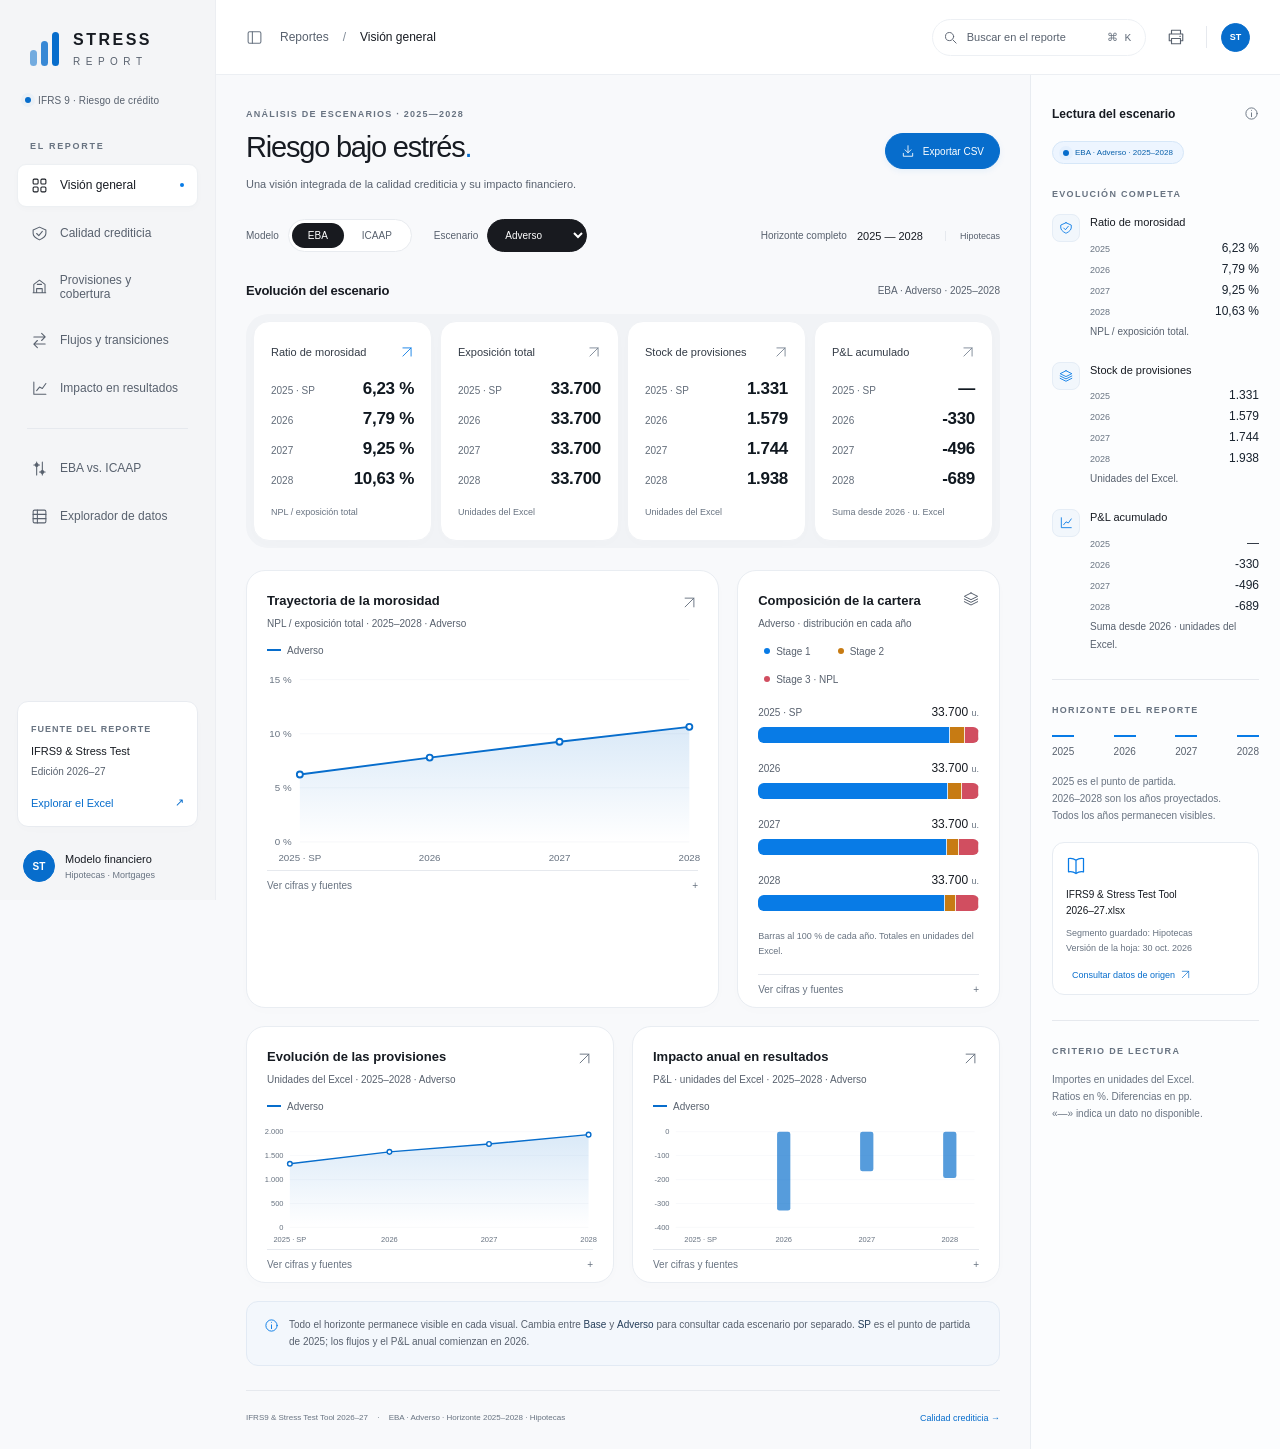
==== dashboard.html @ 0bd084d3 "Add interactive EBA and ICAAP stress test report Include standalone light-theme dashboard, complete " ====
<!doctype html>
<html lang="es">
<head>
  <meta charset="utf-8">
  <meta name="viewport" content="width=device-width,initial-scale=1">
  <meta name="theme-color" content="#f8f9fb">
  <meta name="description" content="Reporte interactivo de los stress tests EBA e ICAAP. Datos del modelo IFRS9, 2025–2028.">
  <title>Stress Report · EBA & ICAAP</title>
  <style>:root{color-scheme:light;--bg:#f8f9fb;--panel:#ffffff;--panel-hover:#f1f3f6;--line:#e6e9ee;--text:#171b22;--muted:#58616e;--faint:#687381;--accent-strong:#075faa;--accent:#076dcc;--accent-soft:#edf5ff;--series-secondary:#137f72;--positive:#16844b;--radius:16px;--sidebar:216px;--rail:250px;font-family:Inter,-apple-system,BlinkMacSystemFont,"Segoe UI",sans-serif;font-size:14px;font-synthesis:none}
*{box-sizing:border-box}body{margin:0;background:var(--bg);color:var(--text);-webkit-font-smoothing:antialiased}button,input,select{font:inherit}button,a,select,input,summary{-webkit-tap-highlight-color:transparent}button,a{touch-action:manipulation}button{cursor:pointer}button{color:inherit}button:disabled{cursor:default;opacity:.4}button,a,select,input{outline-offset:4px}button:focus-visible,a:focus-visible,select:focus-visible,input:focus-visible,summary:focus-visible{outline:2px solid var(--accent)}a{color:inherit;text-decoration:none}button{border:0;background:none}svg{display:block}button svg{flex-shrink:0}small{font-size:11px}h1,h2,h3,p{margin:0}h2{font-size:16px;font-weight:600;letter-spacing:-.25px}h3{font-size:13px;font-weight:600}::selection{background:#076dcc;color:white}::-webkit-scrollbar{width:7px;height:7px}::-webkit-scrollbar-track{background:transparent}::-webkit-scrollbar-thumb{background:#c8cfd8;border-radius:8px}.skip-link{position:fixed;top:-80px;left:16px;z-index:99;background:var(--accent-soft);color:#143252;padding:12px}.skip-link:focus{top:8px}
.sidebar{width:var(--sidebar);position:fixed;inset:0 auto 0 0;z-index:20;border-right:1px solid var(--line);padding:31px 17px 18px;display:flex;flex-direction:column;background:#f4f5f7}.brand{display:flex;gap:12px;align-items:center;padding:0 13px;font-size:16px;font-weight:700;letter-spacing:2.5px;line-height:1.1}.brand-second{display:block;font-size:10px;font-weight:500;letter-spacing:5.5px;margin-top:7px;color:var(--muted)}.brand-mark{width:31px;height:35px;display:flex;align-items:flex-end;gap:4px;transform:skewY(-13deg)}.brand-mark i{display:block;width:7px;background:var(--accent);border-radius:2px}.brand-mark i:nth-child(1){height:16px;opacity:.55}.brand-mark i:nth-child(2){height:25px;opacity:.8}.brand-mark i:nth-child(3){height:34px}.workspace-tag{margin:28px 8px 35px;font-size:10px;color:var(--muted);display:flex;align-items:center;gap:7px;letter-spacing:.15px}.status-dot{width:6px;height:6px;background:var(--accent);border-radius:50%;display:inline-block;box-shadow:0 0 0 4px #087be60a}.nav-label,.eyebrow{font-size:9px;letter-spacing:1.7px;font-weight:650;color:var(--muted)}.nav-label{padding:0 13px;margin-bottom:13px;color:var(--faint)}nav{display:flex;flex-direction:column;gap:5px}nav a{display:flex;align-items:center;gap:12px;padding:12px 13px;border-radius:9px;font-size:12px;color:var(--muted);transition:background .18s,color .18s}nav a svg{width:17px;height:17px}nav a.active{background:#ffffff;color:#171b22}nav a:hover{background:#e9edf2;color:var(--text)}nav a.active:after{content:"";width:4px;height:4px;border-radius:50%;background:#087be6;margin-left:auto}.nav-divider{height:1px;background:var(--line);margin:13px 10px}.sidebar-bottom{margin-top:auto;padding-top:35px}.source-card{padding:17px 13px;border:1px solid var(--line);border-radius:11px;background:linear-gradient(135deg,#ffffff,transparent)}.source-card .eyebrow{font-size:8px;letter-spacing:1px;color:var(--faint)}.source-card strong{display:block;font-size:11px;font-weight:500;margin:10px 0 5px}.source-card>span:not(.eyebrow){font-size:10px;color:var(--muted)}.text-btn{color:var(--accent);font-size:11px;display:inline-flex;align-items:center;gap:7px;padding:0}.text-btn:hover{color:var(--accent-strong)}.source-card .text-btn{margin-top:18px;display:flex;justify-content:space-between;width:100%}.sidebar-footer{display:flex;align-items:center;gap:10px;padding:23px 6px 0;font-size:11px}.sidebar-footer small{display:block;color:var(--faint);margin-top:5px;font-size:9px}.mini-mark,.profile{display:grid;place-items:center;border:1px solid #d9eafb;background:#edf5ff;color:#0766ba;font-weight:600;border-radius:50%;width:32px;height:32px;font-size:10px}.app-shell{margin-left:var(--sidebar)}.topbar{height:75px;border-bottom:1px solid var(--line);display:flex;align-items:center;justify-content:space-between;padding:0 30px;position:sticky;top:0;z-index:12;background:#ffffffef;backdrop-filter:blur(18px)}.breadcrumbs{display:flex;align-items:center;gap:14px;color:var(--muted);font-size:11px}.breadcrumbs strong{font-weight:500;color:var(--text)}.crumb-home{color:var(--faint);margin-right:3px}.slash{color:#818b98}.top-actions{display:flex;align-items:center;gap:14px}.search-trigger{display:flex;gap:9px;align-items:center;color:var(--faint);font-size:11px;background:#f1f3f6;padding:9px 10px;border-radius:7px}.search-trigger kbd{font:10px inherit;padding:2px 4px;margin-left:28px;color:#697380}.icon-btn{width:32px;height:32px;display:grid;place-items:center;color:var(--muted);border-radius:7px}.icon-btn:hover{background:var(--panel-hover);color:var(--text)}.top-divider{height:22px;border-right:1px solid var(--line)}.profile{height:29px;width:29px;font-size:9px}.workspace{display:grid;grid-template-columns:minmax(0,1fr) var(--rail);min-height:calc(100vh - 75px)}main{min-width:0;padding:34px 30px 0;outline:none}.page-heading{display:flex;align-items:center;justify-content:space-between;gap:16px;margin-bottom:26px}.page-heading .eyebrow{font-size:9px;color:#687381;letter-spacing:1.5px;margin-bottom:11px}h1{font-size:29px;font-weight:540;letter-spacing:-1.2px;line-height:1.2}h1>span{color:var(--accent)}.page-heading p{font-size:11px;color:var(--muted);margin-top:11px;line-height:1.6}.button{display:flex;align-items:center;justify-content:center;gap:8px;white-space:nowrap;font-size:10px;padding:10px 12px;border-radius:7px;border:1px solid var(--line);transition:background .2s}.button.secondary{background:#ffffff}.button:hover{background:#f0f5fa;border-color:#cbd9e8}.filterbar{border:1px solid var(--line);border-radius:10px;display:flex;align-items:center;padding:10px 12px;gap:18px;margin-bottom:24px;background:#f8f9fb}.filter-group{display:flex;align-items:center;gap:9px}.filter-label{font-size:10px;color:var(--muted)}.segmented{display:flex;padding:3px;border-radius:7px;background:#eef0f3;gap:2px}.segmented button{font-size:10px;border-radius:5px;padding:6px 15px;color:var(--muted);transition:background .18s}.segmented button.active{background:#181a1f;color:#ffffff;box-shadow:0 1px 5px #1823310d}select{border:1px solid var(--line);background:#ffffff;color:var(--text);padding:7px 25px 7px 10px;border-radius:6px;font-size:10px;cursor:pointer;max-width:100%}.years{display:flex;gap:3px}.years button{font-size:10px;color:var(--muted);border-radius:5px;padding:7px 8px}.years button.active{background:#181a1f;color:#ffffff}.portfolio-badge{color:var(--muted);font-size:9px;border-left:1px solid var(--line);padding-left:14px;margin-left:auto;white-space:nowrap}.section-intro{display:flex;justify-content:space-between;align-items:center;margin-bottom:16px}.section-intro h2{font-size:13px}.section-intro span{font-size:10px;color:var(--muted)}.kpi-grid{display:grid;grid-template-columns:repeat(4,minmax(0,1fr));gap:12px;margin-bottom:22px}.kpi{min-height:147px;padding:18px 17px 15px;border-radius:12px;background:var(--panel);color:var(--text);position:relative;overflow:hidden;text-align:left;display:block;width:100%;border:1px solid transparent;transition:transform .2s,border-color .2s}.kpi:hover{transform:translateY(-3px);border-color:#bfdbf5}.kpi:nth-child(2){background:#ffffff}.kpi:nth-child(3){background:#ffffff}.kpi.primary{background:linear-gradient(115deg,#ffffff,#ffffff);color:#171b22;border:1px solid #e6e9ee}.kpi-label{font-size:10px;display:flex;justify-content:space-between;align-items:center;gap:8px;opacity:.85}.kpi-label svg{width:14px;height:14px;opacity:.7}.kpi-value{font-size:29px;font-weight:560;letter-spacing:-1px;margin-top:18px;line-height:1.2;font-variant-numeric:tabular-nums}.kpi-value span{font-size:16px;font-weight:450;letter-spacing:0;margin-left:2px}.kpi-note{font-size:9px;opacity:.75;margin-top:10px;display:flex;align-items:center;gap:5px}.kpi-spark{position:absolute;width:65px;right:11px;bottom:12px;height:25px;opacity:.45}.grid{display:grid;gap:18px;margin-bottom:18px}.grid-main{grid-template-columns:minmax(0,1.8fr) minmax(235px,1fr)}.grid-two{grid-template-columns:1fr 1fr}.grid-three{grid-template-columns:repeat(3,minmax(0,1fr))}.panel{border:1px solid #e9edf2;background:var(--panel);border-radius:var(--radius);min-width:0;overflow:hidden}.panel-header{display:flex;justify-content:space-between;gap:14px;align-items:flex-start;padding:20px 20px 0}.panel-header h2{font-size:12px;font-weight:550;letter-spacing:0;line-height:1.5}.panel-header p{font-size:9px;color:var(--muted);margin-top:5px;line-height:1.5}.panel-header .icon-btn{height:22px;width:22px;color:var(--faint)}.panel-body{padding:17px 20px}.chart-legend{display:flex;gap:15px;align-items:center;padding:14px 20px 0;flex-wrap:wrap}.legend-item{display:inline-flex;align-items:center;gap:6px;font-size:9px;color:var(--muted)}.legend-dot{width:6px;height:6px;border-radius:50%;display:inline-block;flex-shrink:0}.legend-line{width:14px;border-top:2px solid;display:inline-block}.legend-line.dashed{border-top-style:dashed}.chart-wrap{position:relative;margin:7px 10px 0;min-width:0}.line-chart{width:100%;height:auto;max-height:300px;overflow:visible}.chart-grid{stroke:#dce2e9;stroke-width:.6;stroke-dasharray:2 5;opacity:.7}.chart-label{fill:#687381;font-size:10px;font-family:inherit}.chart-label.selected{fill:#0766ba;font-weight:600}.chart-node{cursor:pointer;stroke-width:2.5;transition:r .15s}.chart-node:hover,.chart-node:focus{r:6;outline:none;stroke:#084e8d}.chart-hit{fill:transparent;cursor:crosshair}.chart-data{margin:0 20px 12px;border-top:1px solid var(--line);padding-top:9px}.chart-data summary{font-size:9px;color:var(--faint);cursor:pointer;list-style:none;display:flex;justify-content:space-between}.chart-data summary:after{content:"+"}.chart-data[open] summary:after{content:"−"}.chart-data .table-wrap{margin-top:10px}.chart-data th,.chart-data td{font-size:9px!important;padding:9px 8px!important}.donut-layout{padding:14px 20px 20px}.donut{height:175px;position:relative;margin:0 auto;max-width:230px}.donut svg{height:100%;width:100%;transform:rotate(-90deg)}.donut-center{position:absolute;inset:0;display:flex;align-items:center;justify-content:center;flex-direction:column;pointer-events:none}.donut-center strong{font-size:23px;font-weight:540;letter-spacing:-.7px}.donut-center span{font-size:8px;color:var(--muted);margin-top:6px}.donut-legend{display:flex;flex-direction:column;gap:13px;margin-top:6px}.donut-row{display:grid;grid-template-columns:1fr auto auto;gap:12px;align-items:center;font-size:10px}.donut-row .stage-name{display:flex;gap:8px;align-items:center;color:var(--muted)}.donut-row strong{font-weight:500;font-variant-numeric:tabular-nums}.donut-row small{color:var(--faint);font-size:9px;min-width:42px;text-align:right}.mini-stat-row{display:flex;align-items:baseline;gap:10px;margin:12px 20px 0}.mini-stat-row strong{font-size:22px;font-weight:550;letter-spacing:-.5px}.mini-stat-row span{font-size:9px;color:var(--muted)}.muted{color:var(--muted)}.note{font-size:10px;line-height:1.75;color:var(--muted);padding:14px 17px;border:1px solid var(--line);border-radius:9px;background:#f3f7fc;display:flex;align-items:flex-start;gap:10px;margin:18px 0}.note svg{flex-shrink:0;margin-top:2px;color:#087be6}.note strong{color:#253e5a;font-weight:500}.report-footer{display:flex;justify-content:space-between;align-items:center;gap:20px;border-top:1px solid var(--line);padding:20px 0 24px;margin-top:24px;color:var(--faint);font-size:8px;line-height:1.6}.footer-dot{margin:0 7px}.report-footer .text-btn{font-size:9px}.insights{border-left:1px solid var(--line);padding:31px 21px;min-width:0}.rail-title{display:flex;justify-content:space-between;align-items:center;font-size:12px;font-weight:550;margin-bottom:20px}.rail-title svg{color:var(--faint)}.context-pill{display:inline-flex;align-items:center;gap:6px;color:#075faa;background:#edf5ff;border:1px solid #d6e7f8;border-radius:5px;font-size:8px;padding:5px 7px}.insight-block{margin-top:25px}.rail-label{font-size:8px;letter-spacing:1.3px;color:var(--faint);font-weight:600;margin-bottom:15px}.insight-item{display:grid;grid-template-columns:28px 1fr;gap:10px;margin-bottom:21px}.insight-icon{width:28px;height:28px;display:grid;place-items:center;border:1px solid #e2eaf3;border-radius:8px;background:#f3f7fb;color:#087be6}.insight-icon svg{width:14px}.insight-item strong{font-size:10px;font-weight:500;display:block;line-height:1.5}.insight-item p{font-size:9px;color:var(--muted);line-height:1.8;margin-top:5px}.insight-item .rail-figure{display:block;font-size:19px;letter-spacing:-.5px;margin:7px 0 4px;color:#171b22;font-variant-numeric:tabular-nums}.rail-divider{height:1px;background:var(--line);margin:25px 0}.horizon{display:flex;justify-content:space-between;position:relative;margin:23px 0 15px}.horizon:before{content:"";position:absolute;top:4px;left:5px;right:5px;height:1px;background:#dce4ee}.horizon button{display:flex;align-items:center;flex-direction:column;padding:0;gap:10px;font-size:8px;position:relative;color:var(--faint)}.horizon button:before{content:"";width:8px;height:8px;border-radius:50%;border:2px solid #a9c9e9;background:#ffffff}.horizon button.active{color:var(--accent)}.horizon button.active:before{background:var(--accent);border-color:var(--accent);box-shadow:0 0 0 4px #087be618}.rail-caption{font-size:9px;color:var(--faint);line-height:1.7}.source-link{font-size:9px;color:var(--accent);display:flex;align-items:center;gap:5px;margin-top:12px}.rail-workbook{border:1px solid var(--line);background:#ffffff;border-radius:9px;padding:13px;margin-top:18px}.rail-workbook .book-icon{color:#087be6;margin-bottom:11px}.rail-workbook strong{font-size:9px;font-weight:500;line-height:1.6;display:block;word-break:break-word}.rail-workbook p{font-size:8px;margin-top:7px;line-height:1.7;color:var(--faint)}
.table-wrap{width:100%;overflow:auto;overscroll-behavior-x:contain}table{border-collapse:collapse;width:100%;font-size:10px;text-align:left;font-variant-numeric:tabular-nums}th{font-size:9px;font-weight:500;color:var(--faint);white-space:nowrap;background:#f8f9fb;padding:12px 16px;border-bottom:1px solid var(--line)}td{padding:13px 16px;border-bottom:1px solid #e9edf280;color:var(--muted);line-height:1.5}tbody tr:not(:last-child){border-bottom:1px solid #e8edf2}tbody tr:hover{background:#f5f9fe}td.num,th.num{text-align:right;white-space:nowrap}td.metric-name{color:#27313d;min-width:170px;max-width:300px}.metric-link{text-align:left;font-size:inherit;color:inherit;display:flex;gap:10px;align-items:center;width:100%;padding:0}.metric-link:hover{color:var(--accent)}.metric-link svg{margin-left:auto;color:var(--faint);width:13px;flex-shrink:0}.num.accent{color:var(--accent)}.table-source{font-size:8px;color:var(--faint);display:block;margin-top:3px}.table-heading{display:flex;justify-content:space-between;align-items:center;padding:20px;gap:16px}.table-heading h2{font-size:12px}.table-heading p{font-size:9px;margin-top:5px;color:var(--muted)}.row-chip{font-size:8px;border:1px solid var(--line);padding:3px 5px;border-radius:4px;color:var(--faint)}.empty-state{text-align:center;color:var(--muted);padding:45px 20px;font-size:12px}.data-toolbar{display:flex;flex-wrap:wrap;gap:10px;align-items:center;margin-bottom:17px}.input-wrap{position:relative;display:flex;align-items:center;flex:1;min-width:180px}.input-wrap svg{position:absolute;left:12px;color:var(--faint);width:14px}.input-wrap input{width:100%;background:#ffffff;border:1px solid var(--line);border-radius:7px;padding:11px 12px 11px 34px;color:var(--text);font-size:11px}.data-toolbar select{padding:10px 25px 10px 10px}.tabbar{display:flex;gap:23px;border-bottom:1px solid var(--line);margin-bottom:22px}.tabbar button{font-size:11px;color:var(--muted);padding:0 0 13px;border-bottom:2px solid transparent}.tabbar button.active{color:var(--accent);border-color:var(--accent)}.table-foot{display:flex;justify-content:space-between;align-items:center;gap:12px;padding:12px 16px;color:var(--faint);font-size:9px;border-top:1px solid var(--line)}.pager{display:flex;gap:8px;align-items:center}.raw-value{max-width:360px;min-width:150px;white-space:pre-wrap;word-break:break-word}.formula{font-family:ui-monospace,SFMono-Regular,Consolas,monospace;font-size:9px;max-width:320px;word-break:break-all;line-height:1.5;color:#405770}.raw-table td{vertical-align:top}.data-count{font-size:9px;color:var(--faint);margin-left:auto}.flow-rows{padding:13px 20px 22px}.flow-row{display:grid;grid-template-columns:100px 1fr 55px;gap:14px;align-items:center;padding:10px 0;font-size:10px}.flow-label{color:var(--muted)}.flow-track{height:7px;background:#eaf0f6;border-radius:3px;overflow:hidden}.flow-fill{height:100%;border-radius:3px;background:var(--accent)}.flow-row strong{font-size:10px;font-weight:500;text-align:right}.matrix{padding:17px 20px 20px;display:grid;grid-template-columns:60px repeat(3,1fr);gap:7px}.matrix .matrix-head{display:grid;place-items:center;font-size:10px;color:var(--muted);min-height:28px}.matrix-cell{border-radius:7px;min-height:58px;display:flex;justify-content:center;align-items:center;flex-direction:column;border:1px solid #dce6f0;font-variant-numeric:tabular-nums;font-size:13px}.matrix-cell span{font-size:8px;color:var(--muted);margin-top:4px}.matrix-cell.empty{background:transparent;color:var(--faint);border:1px dashed var(--line)}.matrix-cell:hover{outline:1px solid var(--accent)}.coverage-row{display:grid;grid-template-columns:55px 1fr 55px;gap:10px;align-items:center;margin:19px 0;font-size:10px}.coverage-track{height:8px;background:#edf1f5;border-radius:8px}.coverage-track span{display:block;height:100%;border-radius:8px}.coverage-row strong{text-align:right;font-weight:500}.comparison-banner{display:flex;gap:24px;align-items:center;padding:22px;background:linear-gradient(100deg,#f3f8fe,#ffffff);border:1px solid #dce8f4;border-radius:13px;margin-bottom:21px}.comparison-banner .compare-icon{color:#087be6;border:1px solid #d3e7fb;background:#eaf4ff;border-radius:12px;padding:14px}.comparison-banner h2{font-size:13px}.comparison-banner p{font-size:10px;color:var(--muted);line-height:1.8;margin-top:7px}.delta-note{font-size:9px;color:var(--muted);margin-bottom:15px;line-height:1.7}.reading-list{padding:3px 20px 20px}.reading-item{padding:15px 0;border-bottom:1px solid var(--line);font-size:11px;line-height:1.8;color:var(--muted)}.reading-item:last-child{border:0}.reading-item strong{color:var(--text);font-weight:500}.metric-selector{max-width:220px}.chart-toolbar{display:flex;align-items:center;justify-content:space-between;margin:18px 0 13px;gap:12px}.chart-toolbar label{font-size:11px;color:var(--muted)}
dialog{color:var(--text);background:#ffffff;border:1px solid #e0e6ee;border-radius:17px;box-shadow:0 30px 130px #1d2c4026;padding:0;max-height:88vh}dialog::backdrop{background:#1b243852;backdrop-filter:blur(6px)}.search-dialog{width:min(600px,92vw);margin:14vh auto}.search-modal-head{padding:18px;display:flex;gap:14px;align-items:center;border-bottom:1px solid var(--line)}.search-modal-head input{flex:1;min-width:0;border:0;outline:0;background:transparent;color:var(--text);font-size:13px}.search-modal-head>span{color:var(--accent)}.key-button{border:1px solid #dde3eb;color:var(--muted);font-size:9px;padding:4px 6px;border-radius:4px}.search-result{padding:13px 18px;display:flex;align-items:center;gap:12px;width:100%;text-align:left;border-bottom:1px solid #edf0f4;color:var(--muted)}.search-result:hover,.search-result:focus{background:#f0f6fd;color:var(--text)}.search-result span{display:block;font-size:12px}.search-result small{display:block;font-size:9px;color:var(--faint);margin-top:5px}.search-result .row-chip{margin-left:auto;font-size:9px}.search-help{font-size:9px;color:var(--faint);padding:13px 18px;background:#f8f9fb}#search-results{max-height:50vh;overflow:auto}.detail-dialog{width:min(810px,94vw);padding:29px}.close-dialog{position:absolute;top:15px;right:15px}.detail-dialog h2{font-size:22px;letter-spacing:-.5px;padding-right:25px;margin:10px 0}.detail-dialog .detail-description{font-size:11px;line-height:1.8;color:var(--muted);margin:12px 0 22px}.detail-dialog .panel{margin-top:16px}.detail-dialog .formula{max-width:none}.detail-dialog details{margin-top:12px}.detail-dialog summary{font-size:11px;color:var(--accent);cursor:pointer}.detail-dialog .detail-sources{font-size:10px;color:var(--muted);line-height:1.9;margin-top:16px}.chart-tooltip{position:fixed;z-index:100;background:#ffffff;border:1px solid #dce5f0;padding:11px 13px;border-radius:8px;box-shadow:0 5px 24px #1d2c4014;pointer-events:none;max-width:280px;font-size:10px;color:#17212d;line-height:1.8}.chart-tooltip strong{display:block;font-size:15px;font-weight:550}.chart-tooltip small{font-size:9px;color:#586778}.toast{position:fixed;bottom:25px;left:50%;transform:translate(-50%,20px);opacity:0;transition:opacity .2s,transform .2s;pointer-events:none;background:#17212d;color:#ffffff;border-radius:8px;padding:12px 20px;font-size:12px;z-index:110;box-shadow:0 4px 24px #1d2c4014}.toast.show{opacity:1;transform:translate(-50%,0)}.mobile-menu{display:none}#view{animation:arrive .25s ease}@keyframes arrive{from{opacity:.5;transform:translateY(4px)}to{opacity:1;transform:none}}
@media(min-width:1650px){:root{--sidebar:235px;--rail:285px;font-size:15px}.workspace{max-width:1900px;margin:auto}main{padding:38px 40px 0}.topbar{padding:0 40px}.insights{padding:37px 26px}.kpi{padding:23px;min-height:165px}.kpi-label{font-size:12px}.kpi-value{font-size:34px}.kpi-note{font-size:10px}.panel-header h2{font-size:14px}.panel-header p,.legend-item{font-size:11px}.rail-title{font-size:14px}.insight-item strong{font-size:12px}.insight-item p{font-size:11px}.rail-caption{font-size:10px}.grid{gap:22px}.panel-header{padding:23px 24px 0}.chart-wrap{margin:12px 15px 0}.line-chart{max-height:340px}.donut{height:205px}.donut-row{font-size:12px}.donut-row small{font-size:10px}.topbar{height:80px}.sidebar{padding-top:34px}nav a{font-size:13px;padding:14px}.filterbar{padding:12px 16px}.filter-label,.segmented button,.years button,select{font-size:11px}.page-heading p{font-size:12px}h1{font-size:34px}}
@media(max-width:1260px){:root{--sidebar:192px;--rail:215px}.sidebar{padding-left:12px;padding-right:12px}.workspace-tag{font-size:9px}.brand{font-size:14px}.brand-second{font-size:9px}.topbar{padding:0 23px}main{padding:28px 22px 0}.insights{padding:28px 16px}.kpi{padding:16px 13px;min-height:139px}.kpi-value{font-size:25px}.kpi-note{font-size:8px}.kpi-spark{width:47px;right:8px}.grid-main{grid-template-columns:minmax(0,1.7fr) minmax(205px,1fr)}.filterbar{gap:11px}.filter-group{gap:6px}.portfolio-badge{display:none}.panel-header{padding:17px 16px 0}.donut-layout{padding:12px 16px 18px}.chart-legend{padding-left:16px}.page-heading .button{font-size:9px}.page-heading p{font-size:10px}}
@media(max-width:1100px){.workspace{grid-template-columns:minmax(0,1fr)}.insights{border-left:0;border-top:1px solid var(--line);display:grid;grid-template-columns:1fr 1fr;gap:22px;padding:24px}.rail-top{grid-column:1/-1;display:flex;align-items:center;justify-content:space-between}.rail-title{margin:0}.insight-block{margin-top:0}.insights>.rail-divider{display:none}.insights .rail-workbook{margin-top:0}.insights>.rail-end{display:none}.kpi-grid{gap:14px}.kpi{min-height:144px;padding:19px 17px}.kpi-value{font-size:28px}.kpi-note{font-size:9px}.filterbar{gap:20px}.portfolio-badge{display:block}.grid-main{grid-template-columns:minmax(0,1.8fr) minmax(230px,1fr)}}
@media(max-width:800px){:root{--sidebar:0px}.sidebar{transform:translateX(-100%);width:230px;transition:transform .2s;box-shadow:10px 0 60px #1d2c401f}.sidebar.open{transform:none}.mobile-menu{display:grid}.crumb-home{display:none}.topbar{height:65px;padding:0 18px}.top-actions{gap:10px}.search-trigger span:not(:first-child),.search-trigger kbd{display:none}.search-trigger{padding:8px}.breadcrumbs{gap:10px;font-size:10px}main{padding:25px 18px 0}.page-heading h1{font-size:27px}.page-heading .button{padding:9px}.page-heading p{max-width:370px}.filterbar{gap:13px;flex-wrap:wrap}.portfolio-badge{margin-left:auto}.kpi-grid{gap:10px}.kpi{padding:16px 12px;min-height:140px}.kpi-value{font-size:26px}.kpi-label{font-size:9px}.kpi-spark{display:none}.grid-main{grid-template-columns:minmax(0,1.6fr) minmax(210px,1fr)}.filter-label{font-size:9px}.segmented button{padding:6px 12px}.grid-three{grid-template-columns:1fr}.matrix-cell{min-height:70px}.report-footer>span{max-width:70%}}
@media(max-width:600px){.page-heading{align-items:flex-start}.page-heading h1{font-size:26px}.page-heading p{font-size:10px;max-width:240px}.page-heading .button span{display:none}.page-heading .button{padding:9px}.page-heading .eyebrow{font-size:7px;letter-spacing:1px}.kpi-grid{grid-template-columns:1fr 1fr;gap:11px}.kpi{padding:17px;min-height:138px}.kpi-label{font-size:10px}.kpi-value{font-size:29px}.kpi-note{font-size:9px}.grid-main,.grid-two{grid-template-columns:1fr}.filterbar{gap:11px 18px;padding:12px}.filter-group.year-group{width:100%;border-top:1px solid var(--line);padding-top:10px;justify-content:space-between}.years{flex:1;justify-content:space-around;margin-left:10px}.years button{padding:6px 13px}.portfolio-badge{display:none}.filter-label{min-width:37px}.filter-group{gap:8px}.segmented button{padding:7px 19px}.insights{grid-template-columns:1fr;gap:25px;padding:25px 20px}.rail-top{grid-column:auto}.insight-block{margin-top:0}.insight-item strong{font-size:12px}.insight-item p{font-size:11px}.rail-caption{font-size:10px}.insights .rail-end{display:block}.donut-layout{display:grid;grid-template-columns:1fr 1fr;align-items:center;gap:12px}.donut{width:100%;height:165px}.donut-center strong{font-size:21px}.donut-row{grid-template-columns:1fr auto;gap:7px;flex-wrap:wrap}.donut-row small{display:none}.donut-row strong{font-size:10px}.donut-row .stage-name{font-size:9px}.grid{gap:15px}.panel-header h2{font-size:13px}.chart-label{font-size:11px}.chart-legend{gap:18px}.legend-item{font-size:10px}.section-intro span{font-size:8px}.report-footer{align-items:flex-start}.report-footer .text-btn{max-width:100px;text-align:right}.detail-dialog{padding:23px 16px}.detail-dialog h2{font-size:19px}.detail-dialog .panel-header{padding:14px 12px 0}.comparison-banner{padding:18px;gap:15px}.comparison-banner .compare-icon{padding:9px}.comparison-banner h2{font-size:12px}.comparison-banner p{font-size:9px}.data-toolbar .input-wrap{flex-basis:100%}.data-toolbar select{flex:1;max-width:100%}.data-count{width:100%}.tabbar{gap:20px}.tabbar button{font-size:10px}.flow-row{grid-template-columns:90px 1fr 60px}.top-actions .top-divider{display:none}.chart-toolbar{align-items:flex-start;flex-direction:column}.chart-toolbar select{max-width:100%;width:100%}.table-foot{font-size:8px}.table-heading{padding:17px 15px}.table-heading h2{font-size:11px}}
.breadcrumbs{font-size:12px}.kpi-label{font-size:11px}.kpi-note{font-size:10px}.panel-header h2{font-size:13px}.panel-header p,.legend-item,.chart-data summary{font-size:10px}.rail-caption,.insight-item p{font-size:10px}.insight-item strong{font-size:11px}.rail-label{font-size:9px}.rail-workbook strong{font-size:10px}.rail-workbook p{font-size:9px}.source-card .eyebrow{font-size:9px}.table-source{font-size:9px}th{font-size:10px}td{font-size:11px}.formula{font-size:10px}.chart-label{font-size:13px}
@media(max-width:950px) and (min-width:601px){.grid-main,.grid-two{grid-template-columns:1fr}.donut-layout{display:grid;grid-template-columns:1fr 1fr;align-items:center;gap:24px}.donut{width:100%;height:195px}.kpi-label{font-size:10px}.kpi-note{font-size:9px}}
@media(max-width:600px){.breadcrumbs{font-size:10px}.chart-label{font-size:17px}.kpi-label,.kpi-note{font-size:10px}.kpi-label{gap:4px}.kpi-label svg{width:12px}}
.report-horizon{display:flex;align-items:center;gap:10px;margin-left:auto;color:var(--muted);font-size:11px}.report-horizon strong{font-weight:500;color:var(--text);white-space:nowrap}.report-horizon+.portfolio-badge{margin-left:0}.kpi{min-height:220px}.kpi-years{display:flex;flex-direction:column;gap:10px;margin-top:20px}.kpi-year{display:flex;align-items:baseline;justify-content:space-between;gap:8px;font-variant-numeric:tabular-nums}.kpi-year>span{font-size:10px;opacity:.75;white-space:nowrap}.kpi-year strong{font-size:17px;font-weight:600;letter-spacing:-.3px;white-space:nowrap}.kpi-note{display:block;margin-top:16px;font-size:9px;line-height:1.6;min-height:15px}.stage-timeline{padding:19px 20px 15px;display:flex;flex-direction:column;gap:18px}.stage-year-label{display:flex;align-items:baseline;justify-content:space-between;font-variant-numeric:tabular-nums;margin-bottom:8px;gap:12px}.stage-year-label>span{font-size:10px;color:var(--muted)}.stage-year-label strong{font-size:12px;font-weight:500}.stage-year-label small{font-size:9px;font-weight:400;color:var(--faint)}.stage-stack{height:16px;display:flex;overflow:hidden;border-radius:4px;background:#eaf0f6;gap:0}.stage-stack button{min-width:0;height:100%;padding:0;border-right:1px solid #ffffffcc;transition:filter .15s}.stage-stack button:hover,.stage-stack button:focus-visible{filter:brightness(1.25)}.stage-stack button:focus-visible{outline:2px solid white;outline-offset:-2px}.stage-timeline .rail-caption{font-size:9px;line-height:1.7}.horizon-table{padding:17px 12px 15px}.horizon-table table{min-width:355px}.horizon-table th,.horizon-table td{padding:10px 8px}.horizon-table th{font-size:10px}.horizon-table td{font-size:10px}.horizon-table .metric-link{white-space:nowrap}.heat-cell{font-variant-numeric:tabular-nums;color:#19334e}.flow-number{position:relative;display:block;white-space:nowrap}.flow-trend{display:block;height:3px;border-radius:3px;background:#e6edf5;margin-top:7px;overflow:hidden}.flow-trend>span{display:block;height:100%;border-radius:3px}.comparison-table{min-width:650px}.comparison-table .metric-name{vertical-align:middle}.comparison-table .comparison-series{font-size:10px;color:var(--faint);white-space:nowrap}.comparison-table tbody tr:nth-child(3n){border-bottom:1px solid #dae3ed}.comparison-table tbody tr:nth-child(3n) td{font-size:10px}.rail-series{margin-top:10px;display:flex;flex-direction:column;gap:7px;font-variant-numeric:tabular-nums}.rail-series>div{display:flex;align-items:baseline;justify-content:space-between;gap:10px}.rail-series span{font-size:9px;color:var(--faint)}.rail-series b{font-size:12px;font-weight:500;color:#252e3a}.horizon-static{display:flex;justify-content:space-between;gap:7px;margin:20px 0 16px;font-size:10px;color:var(--muted)}.horizon-static span{border-top:2px solid #087be6;padding-top:9px}.insight-item>div{min-width:0}
@media(min-width:1650px){.kpi-year strong{font-size:20px}.kpi-year>span{font-size:11px}.kpi-note{font-size:10px}.stage-timeline{gap:22px}.stage-year-label strong{font-size:14px}.rail-series b{font-size:14px}.rail-series span{font-size:10px}}
@media(max-width:1260px) and (min-width:951px){.kpi-year strong{font-size:15px}.kpi-year>span{font-size:9px}.kpi-year{gap:4px}.kpi-label{font-size:10px}}
@media(max-width:950px){.kpi-grid{grid-template-columns:repeat(2,minmax(0,1fr))}.kpi-years{display:grid;grid-template-columns:1fr 1fr;column-gap:20px;row-gap:14px}.kpi-year{flex-direction:column;gap:4px}.kpi{min-height:205px}.report-horizon .filter-label{display:none}}
@media(max-width:600px){.report-horizon{margin-left:0;width:100%;border-top:1px solid var(--line);padding-top:10px;justify-content:space-between}.report-horizon .filter-label{display:block;font-size:10px}.report-horizon strong{font-size:11px}.kpi{padding:15px 12px}.kpi-years{column-gap:8px}.kpi-year strong{font-size:15px}.kpi-year>span{font-size:9px}.kpi-note{font-size:9px}.stage-timeline{gap:20px}.stage-year-label strong{font-size:13px}.stage-stack{height:19px}.rail-series b{font-size:14px}.rail-series span{font-size:10px}.report-footer>span{max-width:67%}}
@media(prefers-reduced-motion:reduce){*,*:before,*:after{scroll-behavior:auto!important;animation:none!important;transition:none!important}}

/* Light report theme: white surfaces, quiet gray navigation, blue data accents. */
:root{--radius:19px}
.sidebar{border-right-color:#eceef2}
nav a{border:1px solid transparent}
nav a.active{border-color:#edf0f3;box-shadow:0 2px 7px #17233105}
.brand-mark{transform:none}
.brand-mark i{border-radius:5px}
.source-card{background:#ffffff;border-color:#e8ebf0;box-shadow:0 3px 12px #17233103}
.topbar{border-bottom-color:#eceff3;backdrop-filter:blur(16px)}
.search-trigger{background:#ffffff;border:1px solid #edf0f4;border-radius:999px;color:var(--muted)}
.profile,.mini-mark{background:#076dcc;border-color:#076dcc;color:#ffffff}
.page-heading .eyebrow{font-weight:550;letter-spacing:1.25px}
.button{border-radius:999px;padding:10px 15px}
.button.secondary{background:#076dcc;color:#ffffff;border-color:#076dcc;box-shadow:0 2px 6px #087be614}
.button.secondary:hover{background:#0769c5;border-color:#0769c5}
.filterbar{background:transparent;border:0;padding:0 0 7px;gap:22px}
.segmented{background:#ffffff;border:1px solid #e8ebef;padding:3px;border-radius:999px}
.segmented button{border-radius:999px;padding:7px 16px}
.segmented button.active{background:#181a1f;color:#ffffff;box-shadow:none}
select{border-radius:999px;background:#ffffff;border-color:#e4e8ed;padding:9px 28px 9px 13px}
#scenario-select{background:#181a1f;border-color:#181a1f;color:#ffffff}
#scenario-select option{background:#ffffff;color:#171b22}
.kpi-grid{background:#f1f3f6;padding:7px;gap:8px;border-radius:22px}
.kpi,.kpi:nth-child(2),.kpi:nth-child(3),.kpi.primary{background:#ffffff;border:1px solid #f0f2f5;color:var(--text);border-radius:16px;box-shadow:0 3px 12px #1d2c4003}
.kpi:hover{transform:translateY(-2px);border-color:#bbd8f4;box-shadow:0 7px 22px #1d2c4008}
.kpi-label{color:#333b46;opacity:1;font-weight:500}
.kpi-label svg{color:#778392;opacity:1}
.kpi.primary .kpi-label svg{color:#087be6}
.kpi-year>span{color:#626c79;opacity:1}
.kpi-year strong{font-weight:560;color:#101820}
.kpi-note{color:#687381;opacity:1}
.panel{border:1px solid #e9edf2;box-shadow:0 3px 15px #17233103}
.panel-header h2{font-weight:550;color:#161b22}
.chart-grid{stroke-dasharray:none;opacity:.55}
.chart-node:hover,.chart-node:focus{fill:#e8f3ff;stroke:#075faa}
.note{border-color:#e2eaf4;border-radius:12px}
.insights{background:#fcfdfe;border-left-color:#e8ecf1}
.context-pill{border-radius:999px;padding:6px 10px}
.insight-icon{background:#f2f7fc;border-color:#e5edf6}
.rail-workbook{background:#ffffff;border-color:#e7ecf2;border-radius:12px}
.rail-series b{color:#18222e}
th{background:#f8fafc;color:#5c6775}
td{color:#4c5867}
.heat-cell{color:#19334e}
.row-chip{background:#f8fafc;border-color:#e5ebf2;color:#596979}
.input-wrap input{border-radius:999px;background:#ffffff}
.comparison-banner{background:#f5f9fe;border-color:#e0ebf7}
.comparison-banner .compare-icon{background:#edf5ff;border-color:#dbeafa}
dialog{background:#ffffff;border-color:#e2e8f0;border-radius:22px;box-shadow:0 24px 100px #1d2c402b}
.search-modal-head input::placeholder,.input-wrap input::placeholder{color:#788390}
.search-result:hover,.search-result:focus{background:#f1f7fd;color:#142b43}
.chart-tooltip{border-radius:12px;background:#ffffff;color:#17212d;box-shadow:0 6px 25px #1d2c401a}
.chart-tooltip strong{font-weight:600;color:#101a25}
.chart-tooltip small{color:#586778}
.toast{background:#182330;color:#ffffff;border-radius:999px}
.stage-stack{border-radius:6px}
.stage-stack button:hover,.stage-stack button:focus-visible{filter:brightness(.93)}
.stage-stack button:focus-visible{outline-color:#132e4c}
@media(max-width:600px){.filterbar{gap:13px 17px}.kpi-grid{padding:6px;gap:8px}.kpi{padding:15px 10px}.kpi-label{font-size:10px}.kpi-year strong{font-size:14px}.report-horizon{border-top-color:#e6eaf0}.insights{background:#ffffff}}

@media print{:root{color-scheme:light;--bg:#fff;--panel:#fff;--text:#171b22;--muted:#58616e;--faint:#687381;--line:#dce3eb;--accent:#076dcc;--series-secondary:#137f72}.sidebar,.topbar,.insights,.search-dialog,.detail-dialog,.filterbar,.page-heading .button,.report-footer button,.chart-data summary,.icon-btn,.tabbar,.data-toolbar{display:none!important}.app-shell{margin:0}.workspace{display:block}main{padding:10px}.kpi.primary{background:#ffffff!important;color:#171b22!important}.panel{break-inside:avoid;border-color:#dce3eb}.kpi-grid{grid-template-columns:repeat(4,1fr)}.grid-main{grid-template-columns:1.6fr 1fr}.grid-two{grid-template-columns:1fr 1fr}.chart-label{fill:#687381}.chart-grid{stroke:#dce2e9}body{-webkit-print-color-adjust:exact;print-color-adjust:exact}.panel p,.legend-item{color:#58616e}th{background:#f7f9fb}.note{background:#f3f7fc}.report-footer{color:#58616e}dialog{display:none!important}.table-wrap{overflow:visible}.chart-data{border:0}.page-heading{margin:15px 0 25px}.kpi-note{font-size:8px}.kpi-value{font-size:24px}}
</style>
</head>
<body>
  <a class="skip-link" href="#main">Ir al contenido</a>
  <aside class="sidebar" id="sidebar" aria-label="Navegación del reporte">
    <a class="brand" href="#overview"><span class="brand-mark"><i></i><i></i><i></i></span><span>STRESS<span class="brand-second">REPORT</span></span></a>
    <div class="workspace-tag"><span class="status-dot"></span> IFRS 9 · Riesgo de crédito</div>
    <div class="nav-label">EL REPORTE</div>
    <nav id="navigation"></nav>
    <div class="sidebar-bottom">
      <div class="source-card"><span class="eyebrow">FUENTE DEL REPORTE</span><strong>IFRS9 & Stress Test</strong><span>Edición 2026–27</span><button data-view="data" class="text-btn">Explorar el Excel <span aria-hidden="true">↗</span></button></div>
      <div class="sidebar-footer"><span class="mini-mark">ST</span><div>Modelo financiero<small>Hipotecas · Mortgages</small></div></div>
    </div>
  </aside>
  <div class="app-shell">
    <header class="topbar">
      <div class="breadcrumbs"><button class="icon-btn mobile-menu" id="menu-button" aria-label="Abrir navegación" aria-expanded="false"></button><span class="crumb-home" id="home-icon"></span><span>Reportes</span><span class="slash">/</span><strong id="breadcrumb">Visión general</strong></div>
      <div class="top-actions"><button class="search-trigger" id="search-button"><span id="search-icon"></span><span>Buscar en el reporte</span><kbd>⌘ K</kbd></button><button class="icon-btn" id="print-button" aria-label="Imprimir la vista actual" title="Imprimir la vista actual"></button><span class="top-divider"></span><span class="profile">ST</span></div>
    </header>
    <div class="workspace">
      <main id="main" tabindex="-1">
        <div class="page-heading"><div><div class="eyebrow" id="page-eyebrow">ANÁLISIS DE ESCENARIOS · 2025—2028</div><h1 id="page-title">Riesgo bajo estrés<span>.</span></h1><p id="page-subtitle">Una visión integrada de la calidad crediticia y su impacto financiero.</p></div><button class="button secondary" id="export-button"></button></div>
        <div class="filterbar" aria-label="Filtros del reporte">
          <div class="filter-group"><span class="filter-label">Modelo</span><div class="segmented" id="model-switch"><button data-model="EBA">EBA</button><button data-model="ICAAP">ICAAP</button></div></div>
          <div class="filter-group"><label class="filter-label" for="scenario-select">Escenario</label><select id="scenario-select"><option value="adverse">Adverso</option><option value="baseline">Base</option></select></div>
          <div class="report-horizon"><span class="filter-label">Horizonte completo</span><strong>2025 — 2028</strong></div>
          <span class="portfolio-badge" id="portfolio-badge">Hipotecas</span>
        </div>
        <div id="view" aria-live="polite" aria-atomic="false"></div>
        <footer class="report-footer"><span>IFRS9 & Stress Test Tool 2026–27 <span class="footer-dot">·</span> <span id="footer-context"></span></span><button class="text-btn" id="next-section">Siguiente sección →</button></footer>
      </main>
      <aside class="insights" id="insights" aria-label="Lectura del escenario"></aside>
    </div>
  </div>
  <dialog id="search-dialog" class="search-dialog"><div class="search-modal-head"><span id="modal-search-icon"></span><input id="global-search" type="search" placeholder="Buscar una métrica, sección o concepto…" aria-label="Buscar en el reporte" autocomplete="off"><button class="key-button" data-close="search-dialog" aria-label="Cerrar búsqueda">Esc</button></div><div id="search-results"></div><div class="search-help">Busca por nombre, código original o número de fila del Excel.</div></dialog>
  <dialog id="detail-dialog" class="detail-dialog"><button class="icon-btn close-dialog" data-close="detail-dialog" aria-label="Cerrar detalle">✕</button><div id="detail-content"></div></dialog>
  <div id="tooltip" class="chart-tooltip" role="tooltip" hidden></div>
  <div id="toast" role="status" class="toast"></div>
  <noscript><p>Activa JavaScript para navegar por el reporte interactivo.</p></noscript>
  <script id="report-data" type="application/json">{"meta":{"sourceFile":"IFRS9 and Stress Test Tool 2026-27.xlsx","sourceDate":"2026-10-30","sourceDateReference":"'ST Engine (EBA)'!C84; 'ST Engine (ICAAP)'!C84","sha256":"8668bc76dbd8a759ca932cd0c6f80473e77e52909dd3a28f0468d2910c8b50e6","segment":"Mortgages","segmentLabel":"Hipotecas","amountUnit":"unidades del Excel","currency":null,"resultsYears":[2025,2026,2027,2028],"parameterYears":[2029],"valueBasis":"Valores guardados en el Excel, sin recalcular ni modificar el libro.","notes":["Los dos motores contienen resultados guardados para Mortgages (Hipotecas).","Database contiene parámetros de otras tres carteras; no contiene sus resultados de stress test.","2029 aparece solo para algunos parámetros forward; no es un ejercicio completo de resultados.","El Excel no declara moneda ni escala monetaria. Se conservan las unidades originales.","Impacto P&L anual: signo negativo indica gasto/pérdida; el escenario adverso incluye su one-off en 2026.","El one-off IFRS 9 de la fila 75 impacta capital, separado del P&L."]},"periods":[2025,2026,2027,2028,2029],"metrics":[{"id":"r9","row":9,"label":"Crecimiento de la exposición","originalLabel":"EAD Growth Rate","description":"Speed of growth of the portfolio. (%)","unit":"percent","category":"Crecimiento"},{"id":"r10","row":10,"label":"Nuevas exposiciones / amortizaciones","originalLabel":"New Exposures / Prepayments","description":"Volume of new exposure or prepayments affecting stage 1. Assumption that this exposure completely enters in stage 1 and is not affected by any transition.","unit":"amount","category":"Crecimiento"},{"id":"r11","row":11,"label":"Exposición total","originalLabel":"Total exposure (Exp)","description":"Total size of the portfolio.","unit":"amount","category":"Exposición"},{"id":"r12","row":12,"label":"Exposición performing","originalLabel":"Performing exposure (Perf Exp)","description":"Performing exposure of the portfolio.","unit":"amount","category":"Exposición"},{"id":"r13","row":13,"label":"Exposición Stage 1","originalLabel":"of which: stage 1 (Exp S1)","description":"Stage 1 exposure under IFRS 9.","unit":"amount","category":"Exposición"},{"id":"r14","row":14,"label":"Exposición Stage 2","originalLabel":"of which: stage 2 (Exp S2)","description":"Stage 2 exposure under IFRS 9.","unit":"amount","category":"Exposición"},{"id":"r15","row":15,"label":"Exposición Stage 3 · NPL","originalLabel":"Non-performing exposure (Exp S3)","description":"NPL exposure, equivalent to stage 3 under IFRS 9.","unit":"amount","category":"Exposición"},{"id":"r16","row":16,"label":"Stock de provisiones","originalLabel":"Stock of provisions \n(Prov Stock)","description":"Total provisions.","unit":"amount","category":"Provisiones"},{"id":"r17","row":17,"label":"Provisiones performing","originalLabel":"of which: Performing assets\n(Prov Stock Perf)","description":"Provisions for performing exposure.","unit":"amount","category":"Provisiones"},{"id":"r18","row":18,"label":"Provisiones Stage 1","originalLabel":"of which: stage 1\n(Prov Stock S1)","description":"Provisions corresponding to stage 1 exposure.","unit":"amount","category":"Provisiones"},{"id":"r19","row":19,"label":"Provisiones Stage 2","originalLabel":"of which: stage 2\n(Prov Stock S2)","description":"Provisions corresponding to stage 2 exposure.","unit":"amount","category":"Provisiones"},{"id":"r20","row":20,"label":"Provisiones Stage 3","originalLabel":"of which: Non-performing assets (Prov Stock S3)","description":"Provisions corresponding to NPLs.","unit":"amount","category":"Provisiones"},{"id":"r21","row":21,"label":"Cobertura performing","originalLabel":"Coverage ratio: Performing exposure","description":"Coverage ratio of Perforing exposure.","unit":"percent","category":"Coberturas"},{"id":"r22","row":22,"label":"Cobertura Stage 1","originalLabel":"Coverage ratio: Stage 1","description":"Coverage ratio of stage 1.","unit":"percent","category":"Coberturas"},{"id":"r23","row":23,"label":"Cobertura Stage 2","originalLabel":"Coverage ratio: Stage 2","description":"Coverage ratio of stage 2.","unit":"percent","category":"Coberturas"},{"id":"r24","row":24,"label":"Cobertura NPL","originalLabel":"Coverage ratio: Non-performing exposure (%)","description":"Coverage ratio of NPLs.","unit":"percent","category":"Coberturas"},{"id":"r25","row":25,"label":"Transición S1 → S2","originalLabel":"TR1-2","description":"Transition from stage 1 to stage 2.","unit":"percent","category":"Transiciones"},{"id":"r26","row":26,"label":"Transición S2 → S1","originalLabel":"TR2-1","description":"Transition from stage 2 to stage 1.","unit":"percent","category":"Transiciones"},{"id":"r27","row":27,"label":"Transición S1 → S3","originalLabel":"TR1-3","description":"Transition from stage 1 to stage 3.\nHINT:  It should be assumed that 12m forward looking PD is equivalent to TR1-3 t+1","unit":"percent","category":"Transiciones"},{"id":"r28","row":28,"label":"Transición S2 → S3","originalLabel":"TR2-3","description":"Transition from stage 2 to stage 3.\nHINT:  It should be assumed that 12m forward looking PD is equivalent to TR2-3 t+1","unit":"percent","category":"Transiciones"},{"id":"r29","row":29,"label":"Cura S3 → S1","originalLabel":"TR3-1","description":"Cure from stage 3 to stage 1.","unit":"percent","category":"Transiciones"},{"id":"r30","row":30,"label":"Cura S3 → S2","originalLabel":"TR3-2","description":"Cure from stage 3 to stage 2.","unit":"percent","category":"Transiciones"},{"id":"r31","row":31,"label":"Tasa de write-offs","originalLabel":"Write-Offs","description":"NPLs that are removed from the balance. (%)","unit":"percent","category":"Transiciones"},{"id":"r32","row":32,"label":"Exposición S1 → S2","originalLabel":"Exposure Flow S1 - S2","description":"Exposure moving from stage 1 to stage 2.","unit":"amount","category":"Flujos de exposición"},{"id":"r33","row":33,"label":"Exposición S2 → S1","originalLabel":"Exposure Flow S2 - S1","description":"Exposure moving from stage 2 to stage 1.","unit":"amount","category":"Flujos de exposición"},{"id":"r34","row":34,"label":"Entradas en NPL","originalLabel":"Exposure Flow SX - S3 (NPL Entries)","description":"Exposure moving to stage 3.","unit":"amount","category":"Flujos de exposición"},{"id":"r35","row":35,"label":"Exposición S1 → S3","originalLabel":"of which: Exposure Flow S1 - S3","description":"Exposure moving from stage 1 to stage 3.","unit":"amount","category":"Flujos de exposición"},{"id":"r36","row":36,"label":"Exposición S2 → S3","originalLabel":"of which: Exposure Flow S2 - S3","description":"Exposure moving from stage 2 to stage 3.","unit":"amount","category":"Flujos de exposición"},{"id":"r37","row":37,"label":"Salidas de NPL","originalLabel":"Exposure Flow S3-SX (NPL Exits)","description":"Exposure exiting stage 3.","unit":"amount","category":"Flujos de exposición"},{"id":"r38","row":38,"label":"Exposición S3 → S1","originalLabel":"of which: Exposure Flow S3 - S1","description":"Exposure moving from stage 3 to stage 1.","unit":"amount","category":"Flujos de exposición"},{"id":"r39","row":39,"label":"Exposición S3 → S2","originalLabel":"of which: Exposure Flow S3 - S2","description":"Exposure moving from stage 3 to stage 2.","unit":"amount","category":"Flujos de exposición"},{"id":"r40","row":40,"label":"LGD 12 meses · Stage 1","originalLabel":"LGD12M1-3","description":"Loss Given Default for stage 1 exposure.","unit":"percent","category":"Parámetros de riesgo"},{"id":"r41","row":41,"label":"LGD 12 meses · Stage 2","originalLabel":"LGD12M2-3","description":"Loss Given Default for stage 2 exposure.","unit":"percent","category":"Parámetros de riesgo"},{"id":"r42","row":42,"label":"PD lifetime","originalLabel":"PD Lifetime","description":"PD Lifetime for stage 2 exposure.","unit":"percent","category":"Parámetros de riesgo"},{"id":"r43","row":43,"label":"Loss rate lifetime S1 → S2","originalLabel":"LRLT1-2","description":"Loss Rate that must be applied for exposure entering to Stage 2.","unit":"percent","category":"Parámetros de riesgo"},{"id":"r44","row":44,"label":"Loss rate lifetime S2 → X","originalLabel":"LRLT2-X","description":"Loss Rate that must be applied for old Stage 2 exposure.","unit":"percent","category":"Parámetros de riesgo"},{"id":"r45","row":45,"label":"Loss rate lifetime S3 → S3","originalLabel":"LRLT3-3","description":"Loss Rate for stage 3 exposure.","unit":"percent","category":"Parámetros de riesgo"},{"id":"r46","row":46,"label":"Deterioro de nuevas entradas / liberación por amortizaciones","originalLabel":"Gross Imp Flow of New Entries (+) \nRelease of Provisions of Prepayments (-)","description":"Movements of provisions regarding the new loans, or old loans exiting the balance.\nHINT: Gross impairment calculated as the exposure in movement multiply by the corresponding risk paremeters.\nRelease of provisions calculated as the exposure in movement multiply by the corresponding coverage ratio. (Exit movement)","unit":"amount","category":"Flujos de deterioro"},{"id":"r47","row":47,"label":"Deterioro bruto S1 → S2","originalLabel":"Gross Imp Flow S1 - S2","description":"Provisions entering stage 2 corresponding to Exposure Flow S1-S2.","unit":"amount","category":"Flujos de deterioro"},{"id":"r48","row":48,"label":"Liberación de provisiones S1 → S2","originalLabel":"Release of Provisions S1 - S2 ","description":"Provisions exiting stage 1 corresponding to Exposure Flow S1-S2.","unit":"amount","category":"Flujos de deterioro"},{"id":"r49","row":49,"label":"Deterioro bruto S2 → S1","originalLabel":"Gross Imp Flow S2 - S1","description":"Provisions entering stage 1 corresponding to Exposure Flow S2-S1.","unit":"amount","category":"Flujos de deterioro"},{"id":"r50","row":50,"label":"Liberación de provisiones S2 → S1","originalLabel":"Release of Provisions S2 - S1","description":"Provisions exiting stage 2 corresponding to Exposure Flow S2-S1.","unit":"amount","category":"Flujos de deterioro"},{"id":"r51","row":51,"label":"Deterioro bruto de entradas en NPL","originalLabel":"Gross Imp Flow SX - S3","description":"Provision entering stage 3 corresponding to new NPLs.","unit":"amount","category":"Flujos de deterioro"},{"id":"r52","row":52,"label":"Deterioro bruto S1 → S3","originalLabel":"of which: Gross Imp Flow S1 - S3","description":"Provisions entering stage 3 corresponding to Exposure Flow S1-S3.","unit":"amount","category":"Flujos de deterioro"},{"id":"r53","row":53,"label":"Deterioro bruto S2 → S3","originalLabel":"of which: Gross Imp Flow S2 - S3","description":"Provisions entering stage 3 corresponding to Exposure Flow S2-S3.","unit":"amount","category":"Flujos de deterioro"},{"id":"r54","row":54,"label":"Liberación de provisiones S1 → S3","originalLabel":"Release of Provisions S1 - S3","description":"Provisions exiting stage 1 corresponding to Exposure Flow S1-S3.","unit":"amount","category":"Flujos de deterioro"},{"id":"r55","row":55,"label":"Liberación de provisiones S2 → S3","originalLabel":"Release of Provisions S2 - S3","description":"Provisions exiting stage 2 corresponding to Exposure Flow S2-S3.","unit":"amount","category":"Flujos de deterioro"},{"id":"r56","row":56,"label":"Deterioro bruto S3 → S1","originalLabel":"Gross Imp Flow S3 - S1","description":"Same logic as previous flows. Only applicable for ICAAP methodology.","unit":"amount","category":"Flujos de deterioro"},{"id":"r57","row":57,"label":"Deterioro bruto S3 → S2","originalLabel":"Gross Imp Flow S3 - S2","description":"Same logic as previous flows. Only applicable for ICAAP methodology.","unit":"amount","category":"Flujos de deterioro"},{"id":"r58","row":58,"label":"Liberación de provisiones en salidas de NPL","originalLabel":"Release of Provisions S3 - SX","description":"Same logic as previous flows. Only applicable for ICAAP methodology.","unit":"amount","category":"Flujos de deterioro"},{"id":"r59","row":59,"label":"Liberación de provisiones S3 → S1","originalLabel":"of which: Release of Provisions S3 - S1","description":"Same logic as previous flows. Only applicable for ICAAP methodology.","unit":"amount","category":"Flujos de deterioro"},{"id":"r60","row":60,"label":"Liberación de provisiones S3 → S2","originalLabel":"of which: Release of Provisions S3 - S2","description":"Same logic as previous flows. Only applicable for ICAAP methodology.","unit":"amount","category":"Flujos de deterioro"},{"id":"r61","row":61,"label":"Deterioro bruto S1 → S1","originalLabel":"Gross Imp Flow S1 - S1","description":"Deterioration of exposure staying in stage 1.\nHINT: Only the exposure that begisn and ends in stage 1 must be considered, and must be contrasted its coverage ratio and the corresponding year risk parameters.","unit":"amount","category":"Flujos de deterioro"},{"id":"r62","row":62,"label":"Deterioro bruto S2 → S2","originalLabel":"Gross Imp Flow S2 - S2","description":"Deterioration of exposure staying in stage 2.\nHINT: Only the exposure that begisn and ends in stage 2 must be considered, and must be contrasted its coverage ratio and the corresponding year risk parameters.","unit":"amount","category":"Flujos de deterioro"},{"id":"r63","row":63,"label":"Deterioro bruto S3 → S3","originalLabel":"Gross Imp Flow S3 - S3","description":"Deterioration of exposure staying in stage 3.\nHINT: Only the exposure that begisn and ends in stage 3 must be considered, and must be contrasted its coverage ratio and the corresponding year risk parameters.","unit":"amount","category":"Flujos de deterioro"},{"id":"r64","row":64,"label":"Write-offs brutos","originalLabel":"Gross Write-Offs","description":"Gross flow of NPLs exiting the balance.","unit":"amount","category":"Write-offs"},{"id":"r65","row":65,"label":"Liberación de provisiones por write-offs","originalLabel":"Release of Provisions from Write-Offs","description":"Provisions corresponding to the write-offs.","unit":"amount","category":"Write-offs"},{"id":"r66","row":66,"label":"Recuperaciones de write-offs","originalLabel":"Recovery from Write-offs","description":"Recovery of selling the exposure being removed from the balance.","unit":"amount","category":"Write-offs"},{"id":"r67","row":67,"label":"Write-offs netos","originalLabel":"Net Write-Offs","description":"Gross wirte-offs after the consideration of provisions and amount recovered.\nHINT: The gap between the amount provisioned and the exposure being write-off would impact the P&L.","unit":"amount","category":"Write-offs"},{"id":"r69","row":69,"label":"Ratio Stage 2 / performing","originalLabel":"S2 Ratio","description":"Ratio of exposure in stage 2 compared to that performing.","unit":"percent","category":"Ratios"},{"id":"r70","row":70,"label":"Ratio NPL","originalLabel":"NPL Ratio","description":"Total NPLs compared to the total portfolio,","unit":"percent","category":"Ratios"},{"id":"r71","row":71,"label":"Tasa de recuperación de write-offs","originalLabel":"Write-Offs Recovery Rate","description":"Part recovered from the write-off. (%)","unit":"percent","category":"Ratios"},{"id":"r73","row":73,"label":"Impacto P&L anual","originalLabel":"P&L Impact","description":"P&L impact due to changes in provisions.\nHINT: The first one-off (due to the transition to IFRS9 from IAS39 should be reflected in capital and not P&L).\nThe second-off impact (due to the incororation of the adverse scenario in starting point risk parameters) should be account in P&L.","unit":"amount","category":"Resultados"},{"id":"r75","row":75,"label":"One-off IFRS 9 · impacto en capital","originalLabel":"One-off IFRS9: impacto en capital","description":null,"unit":"amount","category":"Resultados"},{"id":"r76","row":76,"label":"One-off adverso · incluido en Y1","originalLabel":"One-off adverse: P&L incluido en Y1","description":null,"unit":"amount","category":"Resultados"},{"id":"r77","row":77,"label":"P&L acumulado 2026–2028","originalLabel":"P&L acumulado 2026–2028","description":null,"unit":"amount","category":"Resultados"},{"id":"r78","row":78,"label":"Conciliación de exposición","originalLabel":"Control conciliación exposición","description":null,"unit":"text","category":"Controles"},{"id":"r79","row":79,"label":"Conciliación de provisiones","originalLabel":"Control conciliación provisiones","description":null,"unit":"text","category":"Controles"},{"id":"r80","row":80,"label":"Conciliación de P&L","originalLabel":"Control conciliación P&L","description":null,"unit":"text","category":"Controles"},{"id":"r81","row":81,"label":"Control de tasas de transición","originalLabel":"Control tasas de transición","description":null,"unit":"text","category":"Controles"},{"id":"r82","row":82,"label":"Control de restricciones / saldos","originalLabel":"Control restricciones / saldos","description":null,"unit":"text","category":"Controles"}],"engines":{"EBA":{"sheet":"ST Engine (EBA)","segment":"Mortgages","scenarios":{"baseline":{"label":"Base","columns":["E","F","G","H","I"],"rows":{"9":[null,0,0,0,null],"10":[null,0,0,0,null],"11":[33700,33700,33700,33700,null],"12":[31600,31172.930819132755,30820.97057804096,30506.72844806024,null],"13":[29226.648708091107,29074.275895556464,28977.173579320937,28876.538839393615,null],"14":[2373.351291908893,2098.65492357629,1843.7969987200242,1630.189608666623,null],"15":[2100,2527.069180867245,2879.0294219590387,3193.271551939764,null],"16":[1248.913478871626,1238.5862256007274,1333.4546555943227,1426.7557422455325,null],"17":[356.41347887162607,242.39905904801972,212.396093719632,189.2129955979708,null],"18":[18.50046863222167,12.094898772551488,11.880641167521583,11.839380924151381,null],"19":[337.9130102394044,230.30416027546823,200.51545255211042,177.37361467381942,null],"20":[892.5,996.1871665527076,1121.0585618746907,1237.5427466475617,null],"21":[0.011278907559228673,0.007775947037332929,0.006891285048335175,0.006202336508161426,null],"22":[0.0006329999999999999,0.000416,0.00040999999999999994,0.00041,null],"23":[0.142378,0.10973893692013453,0.10875137159422081,0.10880551178270495,null],"24":[0.425,0.3942065275042585,0.38938767117977735,0.3875469801169312,null],"25":[null,0.004,0.003,0.003,null],"26":[null,0.022,0.023,0.024,null],"27":[null,0.003,0.002,0.002,0.002],"28":[null,0.143,0.14,0.139,0.139],"29":[null,0,0,0,null],"30":[null,0,0,0,null],"31":[null,0,0,0,null],"32":[null,116.90659483236443,87.22282768666939,86.93152073796281,null],"33":[null,52.21372842199564,48.26906324225467,44.25112796928058,null],"34":[null,427.069180867245,351.9602410917936,314.2421299807253,null],"35":[null,87.67994612427331,58.14855179111293,57.95434715864187,null],"36":[null,339.38923474297167,293.81168930068065,256.2877828220834,null],"37":[null,0,0,0,null],"38":[null,0,0,0,null],"39":[null,0,0,0,null],"40":[0.215,0.211,0.208,0.205,0.205],"41":[0.257,0.251,0.248,0.244,0.244],"42":[0.554,0.5694081518025511,0.5709380485583673,0.5775119120881199,null],"43":[0.142378,0.14292144610244034,0.14159263604247507,0.14091290654950125,null],"44":[null,0.10778144610244034,0.10712063604247507,0.10699690654950125,null],"45":[0.425,0.416,0.41,0.404,null],"46":[null,0,0,0,null],"47":[null,16.708459592353606,12.350110095234097,12.249773257954585,null],"48":[null,0.07400187452888667,0.03628469631765446,0.035641923502564746,null],"49":[null,0.021720911023550185,0.019790315929324412,0.018142962467405037,null],"50":[null,7.4340862252668956,5.2969956863357694,4.81237086125065,null],"51":[null,103.68716655270755,84.96019771912029,74.41486017610993,null],"52":[null,18.50046863222167,12.094898772551488,11.880641167521583,null],"53":[null,85.18669792048588,72.8652989465688,62.534219008588344,null],"54":[null,0.055501405896664996,0.024189797545102976,0.023761282335043165,null],"55":[null,48.32156046423482,32.24258243856556,27.87164790474335,null],"56":[null,0,0,0,null],"57":[null,0,0,0,null],"58":[null,0,0,0,null],"59":[null,0,0,0,null],"60":[null,0,0,0,null],"61":[null,-6.297787490268177,-0.1735734270964716,1.5630014487226688e-15,null],"62":[null,-68.56166286678801,-4.599239693690577,-2.7075923702515765,null],"63":[null,0,39.911197602862785,42.06932459676109,null],"64":[null,0,0,0,null],"65":[null,0,0,0,null],"66":[null,0,0,0,null],"67":[null,0,0,0,null],"69":[0.07510605354142066,0.06732299044170129,0.05982280778768452,0.05343705115552232,null],"70":[0.06231454005934718,0.07498721604947314,0.08543114011747889,0.0947558324017734,null],"71":[null,0,0,0,null],"73":[null,10.32725327089861,-94.86842999359533,-93.30108665120974,null],"75":[-239.303878871626,null,null,null,null],"76":[0,null,null,null,null],"77":[0,10.32725327089861,-84.54117672269672,-177.84226337390646,null],"78":[null,"OK","OK","OK",null],"79":[null,"OK","OK","OK",null],"80":[null,"OK","OK","OK",null],"81":[null,"OK","OK","OK",null],"82":[null,"OK","OK","OK",null]},"sources":{"9":["E9","F9","G9","H9","I9"],"10":["E10","F10","G10","H10","I10"],"11":["E11","F11","G11","H11","I11"],"12":["E12","F12","G12","H12","I12"],"13":["E13","F13","G13","H13","I13"],"14":["E14","F14","G14","H14","I14"],"15":["E15","F15","G15","H15","I15"],"16":["E16","F16","G16","H16","I16"],"17":["E17","F17","G17","H17","I17"],"18":["E18","F18","G18","H18","I18"],"19":["E19","F19","G19","H19","I19"],"20":["E20","F20","G20","H20","I20"],"21":["E21","F21","G21","H21","I21"],"22":["E22","F22","G22","H22","I22"],"23":["E23","F23","G23","H23","I23"],"24":["E24","F24","G24","H24","I24"],"25":["E25","F25","G25","H25","I25"],"26":["E26","F26","G26","H26","I26"],"27":["E27","F27","G27","H27","I27"],"28":["E28","F28","G28","H28","I28"],"29":["E29","F29","G29","H29","I29"],"30":["E30","F30","G30","H30","I30"],"31":["E31","F31","G31","H31","I31"],"32":["E32","F32","G32","H32","I32"],"33":["E33","F33","G33","H33","I33"],"34":["E34","F34","G34","H34","I34"],"35":["E35","F35","G35","H35","I35"],"36":["E36","F36","G36","H36","I36"],"37":["E37","F37","G37","H37","I37"],"38":["E38","F38","G38","H38","I38"],"39":["E39","F39","G39","H39","I39"],"40":["E40","F40","G40","H40","I40"],"41":["E41","F41","G41","H41","I41"],"42":["E42","F42","G42","H42","I42"],"43":["E43","F43","G43","H43","I43"],"44":["E44","F44","G44","H44","I44"],"45":["E45","F45","G45","H45","I45"],"46":["E46","F46","G46","H46","I46"],"47":["E47","F47","G47","H47","I47"],"48":["E48","F48","G48","H48","I48"],"49":["E49","F49","G49","H49","I49"],"50":["E50","F50","G50","H50","I50"],"51":["E51","F51","G51","H51","I51"],"52":["E52","F52","G52","H52","I52"],"53":["E53","F53","G53","H53","I53"],"54":["E54","F54","G54","H54","I54"],"55":["E55","F55","G55","H55","I55"],"56":["E56","F56","G56","H56","I56"],"57":["E57","F57","G57","H57","I57"],"58":["E58","F58","G58","H58","I58"],"59":["E59","F59","G59","H59","I59"],"60":["E60","F60","G60","H60","I60"],"61":["E61","F61","G61","H61","I61"],"62":["E62","F62","G62","H62","I62"],"63":["E63","F63","G63","H63","I63"],"64":["E64","F64","G64","H64","I64"],"65":["E65","F65","G65","H65","I65"],"66":["E66","F66","G66","H66","I66"],"67":["E67","F67","G67","H67","I67"],"69":["E69","F69","G69","H69","I69"],"70":["E70","F70","G70","H70","I70"],"71":["E71","F71","G71","H71","I71"],"73":["E73","F73","G73","H73","I73"],"75":["E75","F75","G75","H75","I75"],"76":["E76","F76","G76","H76","I76"],"77":["E77","F77","G77","H77","I77"],"78":["E78","F78","G78","H78","I78"],"79":["E79","F79","G79","H79","I79"],"80":["E80","F80","G80","H80","I80"],"81":["E81","F81","G81","H81","I81"],"82":["E82","F82","G82","H82","I82"]}},"adverse":{"label":"Adverso","columns":["J","K","L","M","N"],"rows":{"9":[null,0,0,0,null],"10":[null,0,0,0,null],"11":[33700,33699.99999999999,33699.99999999999,33699.99999999999,null],"12":[31600,31074.8769829593,30581.786883644563,30117.464640627208,null],"13":[29226.648708091107,28979.47589555646,28762.664035331913,28586.964757729802,null],"14":[2373.351291908893,2095.401087402841,1819.1228483126522,1530.4998828974062,null],"15":[2100,2625.123017040694,3118.213116355431,3582.5353593727878,null],"16":[1330.6278208515482,1578.609448244401,1744.4282168879731,1938.129654992826,null],"17":[438.12782085154817,362.21973123997975,273.840509076677,235.52795254012037,null],"18":[29.460461897755838,30.602326545707633,29.68306928446254,26.590544484241,null],"19":[408.6673589537923,331.6174046942721,244.15743979221446,208.93740805587936,null],"20":[892.5,1216.3897170044213,1470.587707811296,1702.6017024527057,null],"21":[0.013864804457327474,0.011656352861464653,0.008954365881842227,0.00782031141566953,null],"22":[0.001008,0.0010560000000000003,0.0010320000000000001,0.0009301632653061226,null],"23":[0.17219,0.15825963186136244,0.13421712558812915,0.13651579486588242,null],"24":[0.425,0.4633648438981194,0.4716123154308708,0.4752504948760055,null],"25":[null,0.006,0.005,0.0035,null],"26":[null,0.019,0.021,0.022,null],"27":[null,0.004,0.004,0.004,0.0037142857142857142],"28":[null,0.172,0.18,0.192,0.18442857142857144],"29":[null,0,0,0,null],"30":[null,0,0,0,null],"31":[null,0,0,0,null],"32":[null,175.35989224854663,144.89737947778232,100.6693241236617,null],"33":[null,45.093674546268964,44.00342283545966,40.02070266287834,null],"34":[null,525.123017040694,493.0900993147372,464.32224301735687,null],"35":[null,116.90659483236443,115.91790358222585,115.05065614132765,null],"36":[null,408.21642220832956,377.17219573251134,349.27158687602923,null],"37":[null,0,0,0,null],"38":[null,0,0,0,null],"39":[null,0,0,0,null],"40":[0.215,0.252,0.264,0.258,0.25042857142857144],"41":[0.257,0.32,0.31,0.308,0.2988571428571429],"42":[0.67,0.65949751248349,0.6096652216402134,0.6155307986889546,null],"43":[0.17219,0.2110392039947168,0.18899621870846617,0.189583485996198,null],"44":[null,0.15343920399471678,0.12947621870846615,0.13277948599619802,null],"45":[0.425,0.503,0.504,0.502,null],"46":[null,0,0,0,null],"47":[null,37.00781207273259,27.385056822066566,19.085241400244936,null],"48":[null,0.176762771386535,0.15301163272853818,0.10389074249561889,null],"49":[null,0.047618920320860035,0.04541153236619437,0.037225787468748356,null],"50":[null,7.764679820122053,6.963965498579715,5.371463675428717,null],"51":[null,160.0897170044213,147.52570722278614,137.25871804227955,null],"52":[null,29.460461897755838,30.602326545707626,29.683069284462533,null],"53":[null,130.62925510666545,116.92338067707851,107.575648757817,null],"54":[null,0.11784184759102335,0.12240930618283052,0.11873227713785015,null],"55":[null,70.29078574005227,59.69113284496898,46.878228440105175,null],"56":[null,0,0,0,null],"57":[null,0,0,0,null],"58":[null,0,0,0,null],"59":[null,0,0,0,null],"60":[null,0,0,0,null],"61":[null,1.3888503466084916,-0.6892478546999191,-2.907127568056819,null],"62":[null,-36.002300772078385,-48.18992338057554,-2.0555810210461507,null],"63":[null,163.80000000000004,106.67228358408842,94.75527659913024,null],"64":[null,0,0,0,null],"65":[null,0,0,0,null],"66":[null,0,0,0,null],"67":[null,0,0,0,null],"69":[0.07510605354142066,0.06743071222942917,0.05948386388388367,0.0508176867196459,null],"70":[0.06231454005934718,0.07789682543147461,0.09252857912033921,0.10630668722174447,null],"71":[null,0,0,0,null],"73":[null,-329.6959693727749,-165.81876864357218,-193.70143810485297,null],"75":[-239.303878871626,null,null,null,null],"76":[-81.71434197992221,null,null,null,null],"77":[0,-329.6959693727749,-495.5147380163471,-689.2161761212001,null],"78":[null,"OK","OK","OK",null],"79":[null,"OK","OK","OK",null],"80":[null,"OK","OK","OK",null],"81":[null,"OK","OK","OK",null],"82":[null,"OK","OK","OK",null]},"sources":{"9":["J9","K9","L9","M9","N9"],"10":["J10","K10","L10","M10","N10"],"11":["J11","K11","L11","M11","N11"],"12":["J12","K12","L12","M12","N12"],"13":["J13","K13","L13","M13","N13"],"14":["J14","K14","L14","M14","N14"],"15":["J15","K15","L15","M15","N15"],"16":["J16","K16","L16","M16","N16"],"17":["J17","K17","L17","M17","N17"],"18":["J18","K18","L18","M18","N18"],"19":["J19","K19","L19","M19","N19"],"20":["J20","K20","L20","M20","N20"],"21":["J21","K21","L21","M21","N21"],"22":["J22","K22","L22","M22","N22"],"23":["J23","K23","L23","M23","N23"],"24":["J24","K24","L24","M24","N24"],"25":["J25","K25","L25","M25","N25"],"26":["J26","K26","L26","M26","N26"],"27":["J27","K27","L27","M27","N27"],"28":["J28","K28","L28","M28","N28"],"29":["J29","K29","L29","M29","N29"],"30":["J30","K30","L30","M30","N30"],"31":["J31","K31","L31","M31","N31"],"32":["J32","K32","L32","M32","N32"],"33":["J33","K33","L33","M33","N33"],"34":["J34","K34","L34","M34","N34"],"35":["J35","K35","L35","M35","N35"],"36":["J36","K36","L36","M36","N36"],"37":["J37","K37","L37","M37","N37"],"38":["J38","K38","L38","M38","N38"],"39":["J39","K39","L39","M39","N39"],"40":["J40","K40","L40","M40","N40"],"41":["J41","K41","L41","M41","N41"],"42":["J42","K42","L42","M42","N42"],"43":["J43","K43","L43","M43","N43"],"44":["J44","K44","L44","M44","N44"],"45":["J45","K45","L45","M45","N45"],"46":["J46","K46","L46","M46","N46"],"47":["J47","K47","L47","M47","N47"],"48":["J48","K48","L48","M48","N48"],"49":["J49","K49","L49","M49","N49"],"50":["J50","K50","L50","M50","N50"],"51":["J51","K51","L51","M51","N51"],"52":["J52","K52","L52","M52","N52"],"53":["J53","K53","L53","M53","N53"],"54":["J54","K54","L54","M54","N54"],"55":["J55","K55","L55","M55","N55"],"56":["J56","K56","L56","M56","N56"],"57":["J57","K57","L57","M57","N57"],"58":["J58","K58","L58","M58","N58"],"59":["J59","K59","L59","M59","N59"],"60":["J60","K60","L60","M60","N60"],"61":["J61","K61","L61","M61","N61"],"62":["J62","K62","L62","M62","N62"],"63":["J63","K63","L63","M63","N63"],"64":["J64","K64","L64","M64","N64"],"65":["J65","K65","L65","M65","N65"],"66":["J66","K66","L66","M66","N66"],"67":["J67","K67","L67","M67","N67"],"69":["J69","K69","L69","M69","N69"],"70":["J70","K70","L70","M70","N70"],"71":["J71","K71","L71","M71","N71"],"73":["J73","K73","L73","M73","N73"],"75":["J75","K75","L75","M75","N75"],"76":["J76","K76","L76","M76","N76"],"77":["J77","K77","L77","M77","N77"],"78":["J78","K78","L78","M78","N78"],"79":["J79","K79","L79","M79","N79"],"80":["J80","K80","L80","M80","N80"],"81":["J81","K81","L81","M81","N81"],"82":["J82","K82","L82","M82","N82"]}}}},"ICAAP":{"sheet":"ST Engine (ICAAP)","segment":"Mortgages","scenarios":{"baseline":{"label":"Base","columns":["E","F","G","H","I"],"rows":{"9":[null,-0.013,-0.023,-0.005,null],"10":[null,-438.09999999999997,-762.3672,-161.27733324573984,null],"11":[33700,33146.4,32255.466649147966,32019.798327343764,null],"12":[31600,31003.630819132755,30130.00983319197,29978.229919643116,null],"13":[29226.648708091107,28659.275895556464,27831.102940310477,27617.725710031682,null],"14":[2373.351291908893,2344.35492357629,2298.906892881492,2360.5042096114353,null],"15":[2100,2142.769180867245,2125.4568159559963,2041.568407700649,null],"16":[1248.913478871626,1094.6655172080968,1075.9641486482801,1041.2772961233652,null],"17":[356.41347887162607,277.2471506553893,269.2751712348367,278.6881276802307,null],"18":[18.50046863222167,11.82719107255149,11.408706904192213,11.323279393347006,null],"19":[337.9130102394044,265.4199595828378,257.8664643306445,267.3648482868837,null],"20":[892.5,817.4183665527075,806.6889774134435,762.5891684431346,null],"21":[0.011278907559228673,0.008942409109203313,0.008937108641039887,0.009296350332466475,null],"22":[0.0006329999999999999,0.00041268282965883517,0.0004099265102306772,0.00041000042915315116,null],"23":[0.142378,0.11321662812810883,0.11216916401839569,0.11326599088374212,null],"24":[0.425,0.381477563636543,0.37953675245601626,0.3735310389633299,null],"25":[null,0.004,0.003,0.003,null],"26":[null,0.022,0.023,0.024,null],"27":[null,0.003,0.002,0.002,0.002],"28":[null,0.143,0.14,0.139,0.139],"29":[null,0.011,0.011,0.015,null],"30":[null,0.117,0.117,0.166,null],"31":[null,0.055,0.06,0.035,null],"32":[null,116.90659483236443,85.9778276866694,83.49330882093143,null],"33":[null,52.21372842199564,53.92016324225467,55.17376542915581,null],"34":[null,427.069180867245,385.5282410917936,375.21026399114834,null],"35":[null,87.67994612427331,57.31855179111293,55.66220588062095,null],"36":[null,339.38923474297167,328.2096893006806,319.5480581105274,null],"37":[null,268.8,274.2744551510073,384.70768368803533,null],"38":[null,23.099999999999998,23.57046098953969,31.881852239339942,null],"39":[null,245.70000000000002,250.70399416146765,352.8258314486954,null],"40":[0.215,0.211,0.208,0.205,0.205],"41":[0.257,0.251,0.248,0.244,0.244],"42":[0.554,0.5694081518025511,0.5709380485583673,0.5775119120881199,null],"43":[0.142378,0.14292144610244034,0.14159263604247507,0.14091290654950125,null],"44":[null,0.10778144610244034,0.10712063604247507,0.10699690654950125,null],"45":[0.425,0.416,0.41,0.404,null],"46":[null,-0.27731729999999993,-0.31461585333508313,-0.06611185439673611,null],"47":[null,16.708459592353606,12.173827263361217,11.765284823392559,null],"48":[null,0.07400187452888667,0.03548157321765447,0.03422612071257664,null],"49":[null,0.021720911023550185,0.022107266929324413,0.02262124382595388,null],"50":[null,7.4340862252668956,6.104659070405269,6.188795143935468,null],"51":[null,103.68716655270755,93.31826171912029,89.38047838449597,null],"52":[null,18.50046863222167,11.922258772551489,11.410752205527295,null],"53":[null,85.18669792048588,81.3960029465688,77.96972617896868,null],"54":[null,0.055501405896664996,0.02365438214510298,0.022817413808384427,null],"55":[null,48.32156046423482,37.1587943415973,35.843438541959586,null],"56":[null,0.0096096,0.009663889005711274,0.013071559418129377,null],"57":[null,35.11579930736959,35.49783939969949,49.71771341518009,null],"58":[null,114.24,104.62955091874656,146.01070491183327,null],"59":[null,9.817499999999999,8.991602032079781,12.100334661201652,null],"60":[null,104.4225,95.63794888666678,133.91037025063162,null],"61":[null,-6.297787490268177,-0.07650351559647224,0.00203507482840614,null],"62":[null,-68.56166286678801,-11.961708503251469,-9.952380596438328,null],"63":[null,-15.441300000000014,49.627002053524606,40.764531766498806,null],"64":[null,115.5,128.5661508520347,74.39098855845988,null],"65":[null,49.0875,49.045101993162454,28.234114209470526,null],"66":[null,11.55,12.85661508520347,7.439098855845988,null],"67":[null,54.8625,66.66443377366876,38.717775493143364,null],"69":[0.07510605354142066,0.07561549604472638,0.07629957326960307,0.07874061330301307,null],"70":[0.06231454005934718,0.06464560799565698,0.06589446803158064,0.0637595648426437,null],"71":[null,0.1,0.1,0.1,null],"73":[null,50.297961663529165,-97.00816720701448,-32.26503717769898,null],"75":[null,null,null,null,null],"76":[null,null,null,null,null],"77":[null,null,null,null,null],"78":[null,null,null,null,null],"79":[null,null,null,null,null],"80":[null,null,null,null,null],"81":[null,null,null,null,null],"82":[null,null,null,null,null]},"sources":{"9":["E9","F9","G9","H9","I9"],"10":["E10","F10","G10","H10","I10"],"11":["E11","F11","G11","H11","I11"],"12":["E12","F12","G12","H12","I12"],"13":["E13","F13","G13","H13","I13"],"14":["E14","F14","G14","H14","I14"],"15":["E15","F15","G15","H15","I15"],"16":["E16","F16","G16","H16","I16"],"17":["E17","F17","G17","H17","I17"],"18":["E18","F18","G18","H18","I18"],"19":["E19","F19","G19","H19","I19"],"20":["E20","F20","G20","H20","I20"],"21":["E21","F21","G21","H21","I21"],"22":["E22","F22","G22","H22","I22"],"23":["E23","F23","G23","H23","I23"],"24":["E24","F24","G24","H24","I24"],"25":["E25","F25","G25","H25","I25"],"26":["E26","F26","G26","H26","I26"],"27":["E27","F27","G27","H27","I27"],"28":["E28","F28","G28","H28","I28"],"29":["E29","F29","G29","H29","I29"],"30":["E30","F30","G30","H30","I30"],"31":["E31","F31","G31","H31","I31"],"32":["E32","F32","G32","H32","I32"],"33":["E33","F33","G33","H33","I33"],"34":["E34","F34","G34","H34","I34"],"35":["E35","F35","G35","H35","I35"],"36":["E36","F36","G36","H36","I36"],"37":["E37","F37","G37","H37","I37"],"38":["E38","F38","G38","H38","I38"],"39":["E39","F39","G39","H39","I39"],"40":["E40","F40","G40","H40","I40"],"41":["E41","F41","G41","H41","I41"],"42":["E42","F42","G42","H42","I42"],"43":["E43","F43","G43","H43","I43"],"44":["E44","F44","G44","H44","I44"],"45":["E45","F45","G45","H45","I45"],"46":["E46","F46","G46","H46","I46"],"47":["E47","F47","G47","H47","I47"],"48":["E48","F48","G48","H48","I48"],"49":["E49","F49","G49","H49","I49"],"50":["E50","F50","G50","H50","I50"],"51":["E51","F51","G51","H51","I51"],"52":["E52","F52","G52","H52","I52"],"53":["E53","F53","G53","H53","I53"],"54":["E54","F54","G54","H54","I54"],"55":["E55","F55","G55","H55","I55"],"56":["E56","F56","G56","H56","I56"],"57":["E57","F57","G57","H57","I57"],"58":["E58","F58","G58","H58","I58"],"59":["E59","F59","G59","H59","I59"],"60":["E60","F60","G60","H60","I60"],"61":["E61","F61","G61","H61","I61"],"62":["E62","F62","G62","H62","I62"],"63":["E63","F63","G63","H63","I63"],"64":["E64","F64","G64","H64","I64"],"65":["E65","F65","G65","H65","I65"],"66":["E66","F66","G66","H66","I66"],"67":["E67","F67","G67","H67","I67"],"69":["E69","F69","G69","H69","I69"],"70":["E70","F70","G70","H70","I70"],"71":["E71","F71","G71","H71","I71"],"73":["E73","F73","G73","H73","I73"],"75":["E75","F75","G75","H75","I75"],"76":["E76","F76","G76","H76","I76"],"77":["E77","F77","G77","H77","I77"],"78":["E78","F78","G78","H78","I78"],"79":["E79","F79","G79","H79","I79"],"80":["E80","F80","G80","H80","I80"],"81":["E81","F81","G81","H81","I81"],"82":["E82","F82","G82","H82","I82"]}},"adverse":{"label":"Adverso","columns":["J","K","L","M","N"],"rows":{"9":[null,-0.03,-0.02,-0.011,null],"10":[null,-1011,-651.4699999999999,-349.6495268087531,null],"11":[33700,32573.499999999996,31786.320618977556,31353.208378103718,null],"12":[31600,30311.676982959303,29401.67164568945,28855.897807376245,null],"13":[29226.648708091107,27989.47589555646,27157.485065502322,26686.91159109245,null],"14":[2373.351291908893,2322.201087402841,2244.1865801871286,2168.986216283795,null],"15":[2100,2261.8230170406937,2384.648973288106,2497.310570727473,null],"16":[1330.6278208515482,1442.7363277104027,1435.6187516604446,1479.3461840507262,null],"17":[438.12782085154817,409.0865107059815,341.71682795508053,335.7934447082754,null],"18":[29.460461897755838,29.605414545707635,28.009759792480722,24.787793505236426,null],"19":[408.6673589537923,379.48109616027386,313.7070681625998,311.00565120303895,null],"20":[892.5,1033.6498170044213,1093.901923705364,1143.5527393424509,null],"21":[0.013864804457327474,0.013496003897638616,0.011622360526741659,0.011636908577574693,null],"22":[0.001008,0.0010577337945226661,0.001031382682340532,0.0009288370975647138,null],"23":[0.17219,0.1634143994759244,0.13978653599133534,0.143387564599602,null],"24":[0.425,0.4569985402115237,0.45872660335287097,0.45791370634743717,null],"25":[null,0.006,0.005,0.0035,null],"26":[null,0.019,0.021,0.022,null],"27":[null,0.004,0.004,0.004,0.0037142857142857142],"28":[null,0.172,0.18,0.192,0.18442857142857144],"29":[null,0.01,0.01,0.014,null],"30":[null,0.108,0.11,0.13,null],"31":[null,0.055,0.06,0.035,null],"32":[null,175.35989224854663,139.9473794777823,95.05119772925813,null],"33":[null,45.093674546268964,48.766222835459665,49.37210476411683,null],"34":[null,525.123017040694,529.9540993147372,539.513763657938,null],"35":[null,116.90659483236443,111.95790358222585,108.62994026200928,null],"36":[null,408.21642220832956,417.99619573251135,430.8838233959287,null],"37":[null,247.8,271.41876204488324,343.38945215348724,null],"38":[null,21,22.61823017040694,33.38508562603349,null],"39":[null,226.8,248.80053187447632,310.0043665274538,null],"40":[0.215,0.252,0.264,0.258,0.25042857142857144],"41":[0.257,0.32,0.31,0.308,0.2988571428571429],"42":[0.67,0.65949751248349,0.6096652216402134,0.6155307986889546,null],"43":[0.17219,0.2110392039947168,0.18899621870846617,0.189583485996198,null],"44":[null,0.15343920399471678,0.12947621870846615,0.13277948599619802,null],"45":[0.425,0.503,0.504,0.502,null],"46":[null,-1.019088,-0.6890818351176812,-0.3606224668391095,null],"47":[null,37.00781207273259,26.449525539459653,18.020137413626657,null],"48":[null,0.176762771386535,0.14802707272853818,0.09803415927368253,null],"49":[null,0.047618920320860035,0.050326741966194376,0.04592411818242687,null],"50":[null,7.764679820122053,7.969103019365752,6.901555499577196,null],"51":[null,160.0897170044213,159.13570722278615,160.73874219354443,null],"52":[null,29.460461897755838,29.556886545707627,28.026524587598395,null],"53":[null,130.62925510666545,129.5788206770785,132.71221760594602,null],"54":[null,0.11784184759102335,0.11842165818283054,0.11203903916992287,null],"55":[null,70.29078574005227,68.30659730884929,60.231757087219165,null],"56":[null,0.022176,0.023342013535859962,0.031053580258435805,null],"57":[null,47.86369146600177,47.022359736931236,58.77170848031777,null],"58":[null,105.315,124.03797804053056,157.5218770135724,null],"59":[null,8.924999999999999,10.336498170044214,15.314626931875097,null],"60":[null,96.39,113.70147987048635,142.2072500816973,null],"61":[null,1.3888503466084916,-0.7137929426999222,-2.7282483204024444,null],"62":[null,-36.002300772078385,-62.970212945849916,-12.359950266708942,null],"63":[null,135.46260000000004,87.17336653895242,84.72051778680276,null],"64":[null,115.5,135.70938102244162,83.46271406508372,null],"65":[null,49.0875,62.01898902026527,38.28656732968774,null],"66":[null,8.6625,10.17820357668312,6.259703554881279,null],"67":[null,57.74999999999999,63.51218842549322,38.9164431805147,null],"69":[0.07510605354142066,0.07661077573201713,0.07632853693596522,0.07516613174757471,null],"70":[0.06231454005934718,0.06943751875115337,0.07502123324913505,0.07965087784992145,null],"71":[null,0.075,0.075,0.075,null],"73":[null,-300.6603488387768,-118.4136013958003,-120.93044290048402,null],"75":[null,null,null,null,null],"76":[null,null,null,null,null],"77":[null,null,null,null,null],"78":[null,null,null,null,null],"79":[null,null,null,null,null],"80":[null,null,null,null,null],"81":[null,null,null,null,null],"82":[null,null,null,null,null]},"sources":{"9":["J9","K9","L9","M9","N9"],"10":["J10","K10","L10","M10","N10"],"11":["J11","K11","L11","M11","N11"],"12":["J12","K12","L12","M12","N12"],"13":["J13","K13","L13","M13","N13"],"14":["J14","K14","L14","M14","N14"],"15":["J15","K15","L15","M15","N15"],"16":["J16","K16","L16","M16","N16"],"17":["J17","K17","L17","M17","N17"],"18":["J18","K18","L18","M18","N18"],"19":["J19","K19","L19","M19","N19"],"20":["J20","K20","L20","M20","N20"],"21":["J21","K21","L21","M21","N21"],"22":["J22","K22","L22","M22","N22"],"23":["J23","K23","L23","M23","N23"],"24":["J24","K24","L24","M24","N24"],"25":["J25","K25","L25","M25","N25"],"26":["J26","K26","L26","M26","N26"],"27":["J27","K27","L27","M27","N27"],"28":["J28","K28","L28","M28","N28"],"29":["J29","K29","L29","M29","N29"],"30":["J30","K30","L30","M30","N30"],"31":["J31","K31","L31","M31","N31"],"32":["J32","K32","L32","M32","N32"],"33":["J33","K33","L33","M33","N33"],"34":["J34","K34","L34","M34","N34"],"35":["J35","K35","L35","M35","N35"],"36":["J36","K36","L36","M36","N36"],"37":["J37","K37","L37","M37","N37"],"38":["J38","K38","L38","M38","N38"],"39":["J39","K39","L39","M39","N39"],"40":["J40","K40","L40","M40","N40"],"41":["J41","K41","L41","M41","N41"],"42":["J42","K42","L42","M42","N42"],"43":["J43","K43","L43","M43","N43"],"44":["J44","K44","L44","M44","N44"],"45":["J45","K45","L45","M45","N45"],"46":["J46","K46","L46","M46","N46"],"47":["J47","K47","L47","M47","N47"],"48":["J48","K48","L48","M48","N48"],"49":["J49","K49","L49","M49","N49"],"50":["J50","K50","L50","M50","N50"],"51":["J51","K51","L51","M51","N51"],"52":["J52","K52","L52","M52","N52"],"53":["J53","K53","L53","M53","N53"],"54":["J54","K54","L54","M54","N54"],"55":["J55","K55","L55","M55","N55"],"56":["J56","K56","L56","M56","N56"],"57":["J57","K57","L57","M57","N57"],"58":["J58","K58","L58","M58","N58"],"59":["J59","K59","L59","M59","N59"],"60":["J60","K60","L60","M60","N60"],"61":["J61","K61","L61","M61","N61"],"62":["J62","K62","L62","M62","N62"],"63":["J63","K63","L63","M63","N63"],"64":["J64","K64","L64","M64","N64"],"65":["J65","K65","L65","M65","N65"],"66":["J66","K66","L66","M66","N66"],"67":["J67","K67","L67","M67","N67"],"69":["J69","K69","L69","M69","N69"],"70":["J70","K70","L70","M70","N70"],"71":["J71","K71","L71","M71","N71"],"73":["J73","K73","L73","M73","N73"],"75":["J75","K75","L75","M75","N75"],"76":["J76","K76","L76","M76","N76"],"77":["J77","K77","L77","M77","N77"],"78":["J78","K78","L78","M78","N78"],"79":["J79","K79","L79","M79","N79"],"80":["J80","K80","L80","M80","N80"],"81":["J81","K81","L81","M81","N81"],"82":["J82","K82","L82","M82","N82"]}}}}},"rawSheets":[{"name":"Instructions","maxRow":78,"maxColumn":18,"cells":[{"address":"A2","row":2,"column":1,"value":"IFRS9 Stress Test Tool","formula":null,"numberFormat":"General"},{"address":"C4","row":4,"column":3,"value":"Segment","formula":null,"numberFormat":"General"},{"address":"C5","row":5,"column":3,"value":"Corporates","formula":null,"numberFormat":"General"},{"address":"J7","row":7,"column":10,"value":"Behaviour of the portfolio under different macroeconomic scnearios.","formula":null,"numberFormat":"General"},{"address":"E8","row":8,"column":5,"value":"Starting Point\n2025","formula":null,"numberFormat":"General"},{"address":"F8","row":8,"column":6,"value":"Y1\n2026","formula":null,"numberFormat":"General"},{"address":"G8","row":8,"column":7,"value":"Y2\n2027","formula":null,"numberFormat":"General"},{"address":"H8","row":8,"column":8,"value":"Y3\n2028","formula":null,"numberFormat":"General"},{"address":"I8","row":8,"column":9,"value":"Y4\n2029","formula":null,"numberFormat":"General"},{"address":"J8","row":8,"column":10,"value":"3 year projections under each scenario.","formula":null,"numberFormat":"General"},{"address":"Q8","row":8,"column":17,"value":"Inputs coming from the database tab","formula":null,"numberFormat":"General"},{"address":"A9","row":9,"column":1,"value":"Growth Rate","formula":null,"numberFormat":"General"},{"address":"B9","row":9,"column":2,"value":"Metrics","formula":null,"numberFormat":"General"},{"address":"C9","row":9,"column":3,"value":"EAD Growth Rate","formula":null,"numberFormat":"General"},{"address":"J9","row":9,"column":10,"value":"Speed of growth of the portfolio. (%)","formula":null,"numberFormat":"General"},{"address":"C10","row":10,"column":3,"value":"New Exposures / Prepayments","formula":null,"numberFormat":"General"},{"address":"J10","row":10,"column":10,"value":"Volume of new exposure or prepayments affecting stage 1. Assumption that this exposure completely enters in stage 1 and is not affected by any transition.","formula":null,"numberFormat":"_(* #,##0.00_);_(* \\(#,##0.00\\);_(* \"-\"??_);_(@_)"},{"address":"Q10","row":10,"column":17,"value":"Cells corresponding to ICAAP model.\nHINT: Changes in this cells must not affect results under EBA ","formula":null,"numberFormat":"General"},{"address":"A11","row":11,"column":1,"value":"Total Exposure","formula":null,"numberFormat":"General"},{"address":"C11","row":11,"column":3,"value":"Total exposure (Exp)","formula":null,"numberFormat":"General"},{"address":"J11","row":11,"column":10,"value":"Total size of the portfolio.","formula":null,"numberFormat":"_(* #,##0.00_);_(* \\(#,##0.00\\);_(* \"-\"??_);_(@_)"},{"address":"C12","row":12,"column":3,"value":"Performing exposure (Perf Exp)","formula":null,"numberFormat":"General"},{"address":"J12","row":12,"column":10,"value":"Performing exposure of the portfolio.","formula":null,"numberFormat":"_(* #,##0.00_);_(* \\(#,##0.00\\);_(* \"-\"??_);_(@_)"},{"address":"Q12","row":12,"column":17,"value":"Cells that have already being formulated.","formula":null,"numberFormat":"General"},{"address":"C13","row":13,"column":3,"value":"of which: stage 1 (Exp S1)","formula":null,"numberFormat":"General"},{"address":"J13","row":13,"column":10,"value":"Stage 1 exposure under IFRS 9.","formula":null,"numberFormat":"_(* #,##0.00_);_(* \\(#,##0.00\\);_(* \"-\"??_);_(@_)"},{"address":"C14","row":14,"column":3,"value":"of which: stage 2 (Exp S2)","formula":null,"numberFormat":"General"},{"address":"J14","row":14,"column":10,"value":"Stage 2 exposure under IFRS 9.","formula":null,"numberFormat":"_(* #,##0.00_);_(* \\(#,##0.00\\);_(* \"-\"??_);_(@_)"},{"address":"Q14","row":14,"column":17,"value":"Cells that must be formulated.","formula":null,"numberFormat":"General"},{"address":"C15","row":15,"column":3,"value":"Non-performing exposure (Exp S3)","formula":null,"numberFormat":"General"},{"address":"J15","row":15,"column":10,"value":"NPL exposure, equivalent to stage 3 under IFRS 9.","formula":null,"numberFormat":"_(* #,##0.00_);_(* \\(#,##0.00\\);_(* \"-\"??_);_(@_)"},{"address":"C16","row":16,"column":3,"value":"Stock of provisions \n(Prov Stock)","formula":null,"numberFormat":"General"},{"address":"J16","row":16,"column":10,"value":"Total provisions.","formula":null,"numberFormat":"_(* #,##0.00_);_(* \\(#,##0.00\\);_(* \"-\"??_);_(@_)"},{"address":"C17","row":17,"column":3,"value":"of which: Performing assets\n(Prov Stock Perf)","formula":null,"numberFormat":"General"},{"address":"J17","row":17,"column":10,"value":"Provisions for performing exposure.","formula":null,"numberFormat":"_(* #,##0.00_);_(* \\(#,##0.00\\);_(* \"-\"??_);_(@_)"},{"address":"C18","row":18,"column":3,"value":"of which: stage 1\n(Prov Stock S1)","formula":null,"numberFormat":"General"},{"address":"J18","row":18,"column":10,"value":"Provisions corresponding to stage 1 exposure.","formula":null,"numberFormat":"_(* #,##0.00_);_(* \\(#,##0.00\\);_(* \"-\"??_);_(@_)"},{"address":"C19","row":19,"column":3,"value":"of which: stage 2\n(Prov Stock S2)","formula":null,"numberFormat":"General"},{"address":"J19","row":19,"column":10,"value":"Provisions corresponding to stage 2 exposure.","formula":null,"numberFormat":"_(* #,##0.00_);_(* \\(#,##0.00\\);_(* \"-\"??_);_(@_)"},{"address":"C20","row":20,"column":3,"value":"of which: Non-performing assets (Prov Stock S3)","formula":null,"numberFormat":"General"},{"address":"J20","row":20,"column":10,"value":"Provisions corresponding to NPLs.","formula":null,"numberFormat":"_(* #,##0.00_);_(* \\(#,##0.00\\);_(* \"-\"??_);_(@_)"},{"address":"A21","row":21,"column":1,"value":"Coverage Performing","formula":null,"numberFormat":"General"},{"address":"C21","row":21,"column":3,"value":"Coverage ratio: Performing exposure","formula":null,"numberFormat":"General"},{"address":"J21","row":21,"column":10,"value":"Coverage ratio of Perforing exposure.","formula":null,"numberFormat":"0.0%"},{"address":"C22","row":22,"column":3,"value":"Coverage ratio: Stage 1","formula":null,"numberFormat":"General"},{"address":"J22","row":22,"column":10,"value":"Coverage ratio of stage 1.","formula":null,"numberFormat":"0.0%"},{"address":"C23","row":23,"column":3,"value":"Coverage ratio: Stage 2","formula":null,"numberFormat":"General"},{"address":"J23","row":23,"column":10,"value":"Coverage ratio of stage 2.","formula":null,"numberFormat":"0.0%"},{"address":"A24","row":24,"column":1,"value":"Coverage Non-Performing","formula":null,"numberFormat":"General"},{"address":"C24","row":24,"column":3,"value":"Coverage ratio: Non-performing exposure (%)","formula":null,"numberFormat":"General"},{"address":"J24","row":24,"column":10,"value":"Coverage ratio of NPLs.","formula":null,"numberFormat":"0.0%"},{"address":"A25","row":25,"column":1,"value":"TR1-2","formula":null,"numberFormat":"General"},{"address":"B25","row":25,"column":2,"value":"Transition Matrix","formula":null,"numberFormat":"General"},{"address":"C25","row":25,"column":3,"value":"TR1-2","formula":null,"numberFormat":"General"},{"address":"J25","row":25,"column":10,"value":"Transition from stage 1 to stage 2.","formula":null,"numberFormat":"General"},{"address":"A26","row":26,"column":1,"value":"TR2-1","formula":null,"numberFormat":"General"},{"address":"C26","row":26,"column":3,"value":"TR2-1","formula":null,"numberFormat":"General"},{"address":"J26","row":26,"column":10,"value":"Transition from stage 2 to stage 1.","formula":null,"numberFormat":"General"},{"address":"A27","row":27,"column":1,"value":"TR1-3","formula":null,"numberFormat":"General"},{"address":"C27","row":27,"column":3,"value":"TR1-3","formula":null,"numberFormat":"General"},{"address":"J27","row":27,"column":10,"value":"Transition from stage 1 to stage 3.\nHINT:  It should be assumed that 12m forward looking PD is equivalent to TR1-3 t+1","formula":null,"numberFormat":"General"},{"address":"A28","row":28,"column":1,"value":"TR2-3","formula":null,"numberFormat":"General"},{"address":"C28","row":28,"column":3,"value":"TR2-3","formula":null,"numberFormat":"General"},{"address":"J28","row":28,"column":10,"value":"Transition from stage 2 to stage 3.\nHINT:  It should be assumed that 12m forward looking PD is equivalent to TR2-3 t+1","formula":null,"numberFormat":"General"},{"address":"A29","row":29,"column":1,"value":"TR3-1","formula":null,"numberFormat":"General"},{"address":"C29","row":29,"column":3,"value":"TR3-1","formula":null,"numberFormat":"General"},{"address":"J29","row":29,"column":10,"value":"Cure from stage 3 to stage 1.","formula":null,"numberFormat":"General"},{"address":"A30","row":30,"column":1,"value":"TR3-2","formula":null,"numberFormat":"General"},{"address":"C30","row":30,"column":3,"value":"TR3-2","formula":null,"numberFormat":"General"},{"address":"J30","row":30,"column":10,"value":"Cure from stage 3 to stage 2.","formula":null,"numberFormat":"General"},{"address":"A31","row":31,"column":1,"value":"Write-Offs","formula":null,"numberFormat":"General"},{"address":"C31","row":31,"column":3,"value":"Write-Offs","formula":null,"numberFormat":"General"},{"address":"J31","row":31,"column":10,"value":"NPLs that are removed from the balance. (%)","formula":null,"numberFormat":"General"},{"address":"B32","row":32,"column":2,"value":"Exposure Flows","formula":null,"numberFormat":"General"},{"address":"C32","row":32,"column":3,"value":"Exposure Flow S1 - S2","formula":null,"numberFormat":"General"},{"address":"J32","row":32,"column":10,"value":"Exposure moving from stage 1 to stage 2.","formula":null,"numberFormat":"General"},{"address":"C33","row":33,"column":3,"value":"Exposure Flow S2 - S1","formula":null,"numberFormat":"General"},{"address":"J33","row":33,"column":10,"value":"Exposure moving from stage 2 to stage 1.","formula":null,"numberFormat":"General"},{"address":"C34","row":34,"column":3,"value":"Exposure Flow SX - S3 (NPL Entries)","formula":null,"numberFormat":"General"},{"address":"J34","row":34,"column":10,"value":"Exposure moving to stage 3.","formula":null,"numberFormat":"General"},{"address":"C35","row":35,"column":3,"value":"of which: Exposure Flow S1 - S3","formula":null,"numberFormat":"General"},{"address":"J35","row":35,"column":10,"value":"Exposure moving from stage 1 to stage 3.","formula":null,"numberFormat":"General"},{"address":"C36","row":36,"column":3,"value":"of which: Exposure Flow S2 - S3","formula":null,"numberFormat":"General"},{"address":"J36","row":36,"column":10,"value":"Exposure moving from stage 2 to stage 3.","formula":null,"numberFormat":"General"},{"address":"C37","row":37,"column":3,"value":"Exposure Flow S3-SX (NPL Exits)","formula":null,"numberFormat":"General"},{"address":"J37","row":37,"column":10,"value":"Exposure exiting stage 3.","formula":null,"numberFormat":"General"},{"address":"C38","row":38,"column":3,"value":"of which: Exposure Flow S3 - S1","formula":null,"numberFormat":"General"},{"address":"J38","row":38,"column":10,"value":"Exposure moving from stage 3 to stage 1.","formula":null,"numberFormat":"General"},{"address":"C39","row":39,"column":3,"value":"of which: Exposure Flow S3 - S2","formula":null,"numberFormat":"General"},{"address":"J39","row":39,"column":10,"value":"Exposure moving from stage 3 to stage 2.","formula":null,"numberFormat":"General"},{"address":"A40","row":40,"column":1,"value":"LGDS1","formula":null,"numberFormat":"General"},{"address":"B40","row":40,"column":2,"value":"Risk Parameters","formula":null,"numberFormat":"General"},{"address":"C40","row":40,"column":3,"value":"LGD12M1-3","formula":null,"numberFormat":"General"},{"address":"J40","row":40,"column":10,"value":"Loss Given Default for stage 1 exposure.","formula":null,"numberFormat":"0%"},{"address":"A41","row":41,"column":1,"value":"LGDS2","formula":null,"numberFormat":"General"},{"address":"C41","row":41,"column":3,"value":"LGD12M2-3","formula":null,"numberFormat":"General"},{"address":"J41","row":41,"column":10,"value":"Loss Given Default for stage 2 exposure.","formula":null,"numberFormat":"0%"},{"address":"A42","row":42,"column":1,"value":"PDLT","formula":null,"numberFormat":"General"},{"address":"C42","row":42,"column":3,"value":"PD Lifetime","formula":null,"numberFormat":"General"},{"address":"J42","row":42,"column":10,"value":"PD Lifetime for stage 2 exposure.","formula":null,"numberFormat":"0%"},{"address":"C43","row":43,"column":3,"value":"LRLT1-2","formula":null,"numberFormat":"General"},{"address":"J43","row":43,"column":10,"value":"Loss Rate that must be applied for exposure entering to Stage 2.","formula":null,"numberFormat":"0%"},{"address":"C44","row":44,"column":3,"value":"LRLT2-X","formula":null,"numberFormat":"General"},{"address":"J44","row":44,"column":10,"value":"Loss Rate that must be applied for old Stage 2 exposure.","formula":null,"numberFormat":"0%"},{"address":"A45","row":45,"column":1,"value":"LGDS3","formula":null,"numberFormat":"General"},{"address":"C45","row":45,"column":3,"value":"LRLT3-3","formula":null,"numberFormat":"General"},{"address":"J45","row":45,"column":10,"value":"Loss Rate for stage 3 exposure.","formula":null,"numberFormat":"0.0%"},{"address":"B46","row":46,"column":2,"value":"Impariment Flows","formula":null,"numberFormat":"General"},{"address":"C46","row":46,"column":3,"value":"Gross Imp Flow of New Entries (+) \nRelease of Provisions of Prepayments (-)","formula":null,"numberFormat":"General"},{"address":"J46","row":46,"column":10,"value":"Movements of provisions regarding the new loans, or old loans exiting the balance.\nHINT: Gross impairment calculated as the exposure in movement multiply by the corresponding risk paremeters.\nRelease of provisions calculated as the exposure in movement multiply by the corresponding coverage ratio. (Exit movement)","formula":null,"numberFormat":"0.0%"},{"address":"C47","row":47,"column":3,"value":"Gross Imp Flow S1 - S2","formula":null,"numberFormat":"General"},{"address":"J47","row":47,"column":10,"value":"Provisions entering stage 2 corresponding to Exposure Flow S1-S2.","formula":null,"numberFormat":"General"},{"address":"C48","row":48,"column":3,"value":"Release of Provisions S1 - S2 ","formula":null,"numberFormat":"General"},{"address":"J48","row":48,"column":10,"value":"Provisions exiting stage 1 corresponding to Exposure Flow S1-S2.","formula":null,"numberFormat":"General"},{"address":"C49","row":49,"column":3,"value":"Gross Imp Flow S2 - S1","formula":null,"numberFormat":"General"},{"address":"J49","row":49,"column":10,"value":"Provisions entering stage 1 corresponding to Exposure Flow S2-S1.","formula":null,"numberFormat":"General"},{"address":"C50","row":50,"column":3,"value":"Release of Provisions S2 - S1","formula":null,"numberFormat":"General"},{"address":"J50","row":50,"column":10,"value":"Provisions exiting stage 2 corresponding to Exposure Flow S2-S1.","formula":null,"numberFormat":"General"},{"address":"C51","row":51,"column":3,"value":"Gross Imp Flow SX - S3","formula":null,"numberFormat":"General"},{"address":"J51","row":51,"column":10,"value":"Provision entering stage 3 corresponding to new NPLs.","formula":null,"numberFormat":"General"},{"address":"C52","row":52,"column":3,"value":"of which: Gross Imp Flow S1 - S3","formula":null,"numberFormat":"General"},{"address":"J52","row":52,"column":10,"value":"Provisions entering stage 3 corresponding to Exposure Flow S1-S3.","formula":null,"numberFormat":"General"},{"address":"C53","row":53,"column":3,"value":"of which: Gross Imp Flow S2 - S3","formula":null,"numberFormat":"General"},{"address":"J53","row":53,"column":10,"value":"Provisions entering stage 3 corresponding to Exposure Flow S2-S3.","formula":null,"numberFormat":"General"},{"address":"C54","row":54,"column":3,"value":"Release of Provisions S1 - S3","formula":null,"numberFormat":"General"},{"address":"J54","row":54,"column":10,"value":"Provisions exiting stage 1 corresponding to Exposure Flow S1-S3.","formula":null,"numberFormat":"General"},{"address":"C55","row":55,"column":3,"value":"Release of Provisions S2 - S3","formula":null,"numberFormat":"General"},{"address":"J55","row":55,"column":10,"value":"Provisions exiting stage 2 corresponding to Exposure Flow S2-S3.","formula":null,"numberFormat":"General"},{"address":"C56","row":56,"column":3,"value":"Gross Imp Flow S3 - S1","formula":null,"numberFormat":"General"},{"address":"J56","row":56,"column":10,"value":"Same logic as previous flows. Only applicable for ICAAP methodology.","formula":null,"numberFormat":"General"},{"address":"C57","row":57,"column":3,"value":"Gross Imp Flow S3 - S2","formula":null,"numberFormat":"General"},{"address":"J57","row":57,"column":10,"value":"Same logic as previous flows. Only applicable for ICAAP methodology.","formula":null,"numberFormat":"General"},{"address":"C58","row":58,"column":3,"value":"Release of Provisions S3 - SX","formula":null,"numberFormat":"General"},{"address":"J58","row":58,"column":10,"value":"Same logic as previous flows. Only applicable for ICAAP methodology.","formula":null,"numberFormat":"General"},{"address":"C59","row":59,"column":3,"value":"of which: Release of Provisions S3 - S1","formula":null,"numberFormat":"General"},{"address":"J59","row":59,"column":10,"value":"Same logic as previous flows. Only applicable for ICAAP methodology.","formula":null,"numberFormat":"General"},{"address":"C60","row":60,"column":3,"value":"of which: Release of Provisions S3 - S2","formula":null,"numberFormat":"General"},{"address":"J60","row":60,"column":10,"value":"Same logic as previous flows. Only applicable for ICAAP methodology.","formula":null,"numberFormat":"General"},{"address":"C61","row":61,"column":3,"value":"Gross Imp Flow S1 - S1","formula":null,"numberFormat":"General"},{"address":"J61","row":61,"column":10,"value":"Deterioration of exposure staying in stage 1.\nHINT: Only the exposure that begisn and ends in stage 1 must be considered, and must be contrasted its coverage ratio and the corresponding year risk parameters.","formula":null,"numberFormat":"General"},{"address":"C62","row":62,"column":3,"value":"Gross Imp Flow S2 - S2","formula":null,"numberFormat":"General"},{"address":"J62","row":62,"column":10,"value":"Deterioration of exposure staying in stage 2.\nHINT: Only the exposure that begisn and ends in stage 2 must be considered, and must be contrasted its coverage ratio and the corresponding year risk parameters.","formula":null,"numberFormat":"General"},{"address":"C63","row":63,"column":3,"value":"Gross Imp Flow S3 - S3","formula":null,"numberFormat":"General"},{"address":"J63","row":63,"column":10,"value":"Deterioration of exposure staying in stage 3.\nHINT: Only the exposure that begisn and ends in stage 3 must be considered, and must be contrasted its coverage ratio and the corresponding year risk parameters.","formula":null,"numberFormat":"General"},{"address":"B64","row":64,"column":2,"value":"Write-Offs","formula":null,"numberFormat":"General"},{"address":"C64","row":64,"column":3,"value":"Gross Write-Offs","formula":null,"numberFormat":"General"},{"address":"J64","row":64,"column":10,"value":"Gross flow of NPLs exiting the balance.","formula":null,"numberFormat":"General"},{"address":"C65","row":65,"column":3,"value":"Release of Provisions from Write-Offs","formula":null,"numberFormat":"General"},{"address":"J65","row":65,"column":10,"value":"Provisions corresponding to the write-offs.","formula":null,"numberFormat":"General"},{"address":"C66","row":66,"column":3,"value":"Recovery from Write-offs","formula":null,"numberFormat":"General"},{"address":"J66","row":66,"column":10,"value":"Recovery of selling the exposure being removed from the balance.","formula":null,"numberFormat":"General"},{"address":"C67","row":67,"column":3,"value":"Net Write-Offs","formula":null,"numberFormat":"General"},{"address":"J67","row":67,"column":10,"value":"Gross wirte-offs after the consideration of provisions and amount recovered.\nHINT: The gap between the amount provisioned and the exposure being write-off would impact the P&L.","formula":null,"numberFormat":"General"},{"address":"A69","row":69,"column":1,"value":"S2 Ratio","formula":null,"numberFormat":"General"},{"address":"B69","row":69,"column":2,"value":"Additional Metrics","formula":null,"numberFormat":"General"},{"address":"C69","row":69,"column":3,"value":"S2 Ratio","formula":null,"numberFormat":"General"},{"address":"J69","row":69,"column":10,"value":"Ratio of exposure in stage 2 compared to that performing.","formula":null,"numberFormat":"0.0%"},{"address":"A70","row":70,"column":1,"value":"NPL Ratio","formula":null,"numberFormat":"General"},{"address":"C70","row":70,"column":3,"value":"NPL Ratio","formula":null,"numberFormat":"General"},{"address":"J70","row":70,"column":10,"value":"Total NPLs compared to the total portfolio,","formula":null,"numberFormat":"0.0%"},{"address":"A71","row":71,"column":1,"value":"Recovery Write-Offs","formula":null,"numberFormat":"General"},{"address":"C71","row":71,"column":3,"value":"Write-Offs Recovery Rate","formula":null,"numberFormat":"General"},{"address":"J71","row":71,"column":10,"value":"Part recovered from the write-off. (%)","formula":null,"numberFormat":"0.0%"},{"address":"B73","row":73,"column":2,"value":"P&L Impact","formula":null,"numberFormat":"General"},{"address":"J73","row":73,"column":10,"value":"P&L impact due to changes in provisions.\nHINT: The first one-off (due to the transition to IFRS9 from IAS39 should be reflected in capital and not P&L).\nThe second-off impact (due to the incororation of the adverse scenario in starting point risk parameters) should be account in P&L.","formula":null,"numberFormat":"General"}],"mergedRanges":["B9:B24","J27:O27","B32:B39","J7:O7","J63:O63","A2:O2","B73:C73","J46:O46","J62:O62","B25:B31","J61:O61","B46:B63","J73:O73","J67:O67","B40:B45","E7:I7","J10:O10","J28:O28","B64:B67","B69:B71"]},{"name":"ST Engine (ICAAP)","maxRow":84,"maxColumn":17,"cells":[{"address":"A2","row":2,"column":1,"value":"IFRS9 Stress Test Tool","formula":null,"numberFormat":"General"},{"address":"C4","row":4,"column":3,"value":"Segment","formula":null,"numberFormat":"General"},{"address":"C5","row":5,"column":3,"value":"Mortgages","formula":null,"numberFormat":"General"},{"address":"E5","row":5,"column":5,"value":"BaselineSP","formula":null,"numberFormat":"General"},{"address":"F5","row":5,"column":6,"value":"BaselineY1","formula":null,"numberFormat":"General"},{"address":"G5","row":5,"column":7,"value":"BaselineY2","formula":null,"numberFormat":"_(* #,##0.00_);_(* \\(#,##0.00\\);_(* \"-\"??_);_(@_)"},{"address":"H5","row":5,"column":8,"value":"BaselineY3","formula":null,"numberFormat":"General"},{"address":"I5","row":5,"column":9,"value":"BaselineY4","formula":null,"numberFormat":"General"},{"address":"J5","row":5,"column":10,"value":"AdverseSP","formula":null,"numberFormat":"General"},{"address":"K5","row":5,"column":11,"value":"AdverseY1","formula":null,"numberFormat":"General"},{"address":"L5","row":5,"column":12,"value":"AdverseY2","formula":null,"numberFormat":"General"},{"address":"M5","row":5,"column":13,"value":"AdverseY3","formula":null,"numberFormat":"General"},{"address":"N5","row":5,"column":14,"value":"AdverseY4","formula":null,"numberFormat":"General"},{"address":"E7","row":7,"column":5,"value":"Baseline","formula":null,"numberFormat":"General"},{"address":"J7","row":7,"column":10,"value":"Adverse","formula":null,"numberFormat":"General"},{"address":"Q7","row":7,"column":17,"value":"Mortgages","formula":null,"numberFormat":"General"},{"address":"E8","row":8,"column":5,"value":"Starting Point\n2025","formula":null,"numberFormat":"General"},{"address":"F8","row":8,"column":6,"value":"Y1\n2026","formula":null,"numberFormat":"General"},{"address":"G8","row":8,"column":7,"value":"Y2\n2027","formula":null,"numberFormat":"General"},{"address":"H8","row":8,"column":8,"value":"Y3\n2028","formula":null,"numberFormat":"General"},{"address":"I8","row":8,"column":9,"value":"Y4\n2029","formula":null,"numberFormat":"General"},{"address":"J8","row":8,"column":10,"value":"Starting Point\n2025","formula":null,"numberFormat":"General"},{"address":"K8","row":8,"column":11,"value":"Y1\n2026","formula":null,"numberFormat":"General"},{"address":"L8","row":8,"column":12,"value":"Y2\n2027","formula":null,"numberFormat":"General"},{"address":"M8","row":8,"column":13,"value":"Y3\n2028","formula":null,"numberFormat":"General"},{"address":"N8","row":8,"column":14,"value":"Y4\n2029","formula":null,"numberFormat":"General"},{"address":"Q8","row":8,"column":17,"value":"Consumer","formula":null,"numberFormat":"General"},{"address":"A9","row":9,"column":1,"value":"Growth Rate","formula":null,"numberFormat":"General"},{"address":"B9","row":9,"column":2,"value":"Metrics","formula":null,"numberFormat":"General"},{"address":"C9","row":9,"column":3,"value":"EAD Growth Rate","formula":null,"numberFormat":"General"},{"address":"F9","row":9,"column":6,"value":-0.013,"formula":"=Database!F8","numberFormat":"0.0%"},{"address":"G9","row":9,"column":7,"value":-0.023,"formula":"=Database!G8","numberFormat":"0.0%"},{"address":"H9","row":9,"column":8,"value":-0.005,"formula":"=Database!H8","numberFormat":"0.0%"},{"address":"K9","row":9,"column":11,"value":-0.03,"formula":"=Database!K8","numberFormat":"0.0%"},{"address":"L9","row":9,"column":12,"value":-0.02,"formula":"=Database!L8","numberFormat":"0.0%"},{"address":"M9","row":9,"column":13,"value":-0.011,"formula":"=Database!M8","numberFormat":"0.0%"},{"address":"Q9","row":9,"column":17,"value":"Corporates","formula":null,"numberFormat":"General"},{"address":"C10","row":10,"column":3,"value":"New Exposures / Prepayments","formula":null,"numberFormat":"General"},{"address":"F10","row":10,"column":6,"value":-438.09999999999997,"formula":"=E11*F9","numberFormat":"_(* #,##0.00_);_(* \\(#,##0.00\\);_(* \"-\"??_);_(@_)"},{"address":"G10","row":10,"column":7,"value":-762.3672,"formula":"=F11*G9","numberFormat":"_(* #,##0.00_);_(* \\(#,##0.00\\);_(* \"-\"??_);_(@_)"},{"address":"H10","row":10,"column":8,"value":-161.27733324573984,"formula":"=G11*H9","numberFormat":"_(* #,##0.00_);_(* \\(#,##0.00\\);_(* \"-\"??_);_(@_)"},{"address":"K10","row":10,"column":11,"value":-1011,"formula":"=J11*K9","numberFormat":"_(* #,##0.00_);_(* \\(#,##0.00\\);_(* \"-\"??_);_(@_)"},{"address":"L10","row":10,"column":12,"value":-651.4699999999999,"formula":"=K11*L9","numberFormat":"_(* #,##0.00_);_(* \\(#,##0.00\\);_(* \"-\"??_);_(@_)"},{"address":"M10","row":10,"column":13,"value":-349.6495268087531,"formula":"=L11*M9","numberFormat":"_(* #,##0.00_);_(* \\(#,##0.00\\);_(* \"-\"??_);_(@_)"},{"address":"Q10","row":10,"column":17,"value":"PYMES","formula":null,"numberFormat":"General"},{"address":"A11","row":11,"column":1,"value":"Total Exposure","formula":null,"numberFormat":"General"},{"address":"C11","row":11,"column":3,"value":"Total exposure (Exp)","formula":null,"numberFormat":"General"},{"address":"E11","row":11,"column":5,"value":33700,"formula":"=Database!E9","numberFormat":"_(* #,##0.00_);_(* \\(#,##0.00\\);_(* \"-\"??_);_(@_)"},{"address":"F11","row":11,"column":6,"value":33146.4,"formula":"=SUM(F12,F15)","numberFormat":"_(* #,##0.00_);_(* \\(#,##0.00\\);_(* \"-\"??_);_(@_)"},{"address":"G11","row":11,"column":7,"value":32255.466649147966,"formula":"=SUM(G12,G15)","numberFormat":"_(* #,##0.00_);_(* \\(#,##0.00\\);_(* \"-\"??_);_(@_)"},{"address":"H11","row":11,"column":8,"value":32019.798327343764,"formula":"=SUM(H12,H15)","numberFormat":"_(* #,##0.00_);_(* \\(#,##0.00\\);_(* \"-\"??_);_(@_)"},{"address":"J11","row":11,"column":10,"value":33700,"formula":"=Database!J9","numberFormat":"_(* #,##0.00_);_(* \\(#,##0.00\\);_(* \"-\"??_);_(@_)"},{"address":"K11","row":11,"column":11,"value":32573.499999999996,"formula":"=SUM(K12,K15)","numberFormat":"_(* #,##0.00_);_(* \\(#,##0.00\\);_(* \"-\"??_);_(@_)"},{"address":"L11","row":11,"column":12,"value":31786.320618977556,"formula":"=SUM(L12,L15)","numberFormat":"_(* #,##0.00_);_(* \\(#,##0.00\\);_(* \"-\"??_);_(@_)"},{"address":"M11","row":11,"column":13,"value":31353.208378103718,"formula":"=SUM(M12,M15)","numberFormat":"_(* #,##0.00_);_(* \\(#,##0.00\\);_(* \"-\"??_);_(@_)"},{"address":"C12","row":12,"column":3,"value":"Performing exposure (Perf Exp)","formula":null,"numberFormat":"General"},{"address":"E12","row":12,"column":5,"value":31600,"formula":"=E11-E15","numberFormat":"_(* #,##0.00_);_(* \\(#,##0.00\\);_(* \"-\"??_);_(@_)"},{"address":"F12","row":12,"column":6,"value":31003.630819132755,"formula":"=SUM(F13:F14)","numberFormat":"_(* #,##0.00_);_(* \\(#,##0.00\\);_(* \"-\"??_);_(@_)"},{"address":"G12","row":12,"column":7,"value":30130.00983319197,"formula":"=SUM(G13:G14)","numberFormat":"_(* #,##0.00_);_(* \\(#,##0.00\\);_(* \"-\"??_);_(@_)"},{"address":"H12","row":12,"column":8,"value":29978.229919643116,"formula":"=SUM(H13:H14)","numberFormat":"_(* #,##0.00_);_(* \\(#,##0.00\\);_(* \"-\"??_);_(@_)"},{"address":"J12","row":12,"column":10,"value":31600,"formula":"=J11-J15","numberFormat":"_(* #,##0.00_);_(* \\(#,##0.00\\);_(* \"-\"??_);_(@_)"},{"address":"K12","row":12,"column":11,"value":30311.676982959303,"formula":"=SUM(K13:K14)","numberFormat":"_(* #,##0.00_);_(* \\(#,##0.00\\);_(* \"-\"??_);_(@_)"},{"address":"L12","row":12,"column":12,"value":29401.67164568945,"formula":"=SUM(L13:L14)","numberFormat":"_(* #,##0.00_);_(* \\(#,##0.00\\);_(* \"-\"??_);_(@_)"},{"address":"M12","row":12,"column":13,"value":28855.897807376245,"formula":"=SUM(M13:M14)","numberFormat":"_(* #,##0.00_);_(* \\(#,##0.00\\);_(* \"-\"??_);_(@_)"},{"address":"C13","row":13,"column":3,"value":"of which: stage 1 (Exp S1)","formula":null,"numberFormat":"General"},{"address":"E13","row":13,"column":5,"value":29226.648708091107,"formula":"=E12-E14","numberFormat":"_(* #,##0.00_);_(* \\(#,##0.00\\);_(* \"-\"??_);_(@_)"},{"address":"F13","row":13,"column":6,"value":28659.275895556464,"formula":"=E13-F32-F35+F33+F38+F10","numberFormat":"_(* #,##0.00_);_(* \\(#,##0.00\\);_(* \"-\"??_);_(@_)"},{"address":"G13","row":13,"column":7,"value":27831.102940310477,"formula":"=F13-G32-G35+G33+G38+G10","numberFormat":"_(* #,##0.00_);_(* \\(#,##0.00\\);_(* \"-\"??_);_(@_)"},{"address":"H13","row":13,"column":8,"value":27617.725710031682,"formula":"=G13-H32-H35+H33+H38+H10","numberFormat":"_(* #,##0.00_);_(* \\(#,##0.00\\);_(* \"-\"??_);_(@_)"},{"address":"J13","row":13,"column":10,"value":29226.648708091107,"formula":"=J12-J14","numberFormat":"_(* #,##0.00_);_(* \\(#,##0.00\\);_(* \"-\"??_);_(@_)"},{"address":"K13","row":13,"column":11,"value":27989.47589555646,"formula":"=J13-K32-K35+K33+K38+K10","numberFormat":"_(* #,##0.00_);_(* \\(#,##0.00\\);_(* \"-\"??_);_(@_)"},{"address":"L13","row":13,"column":12,"value":27157.485065502322,"formula":"=K13-L32-L35+L33+L38+L10","numberFormat":"_(* #,##0.00_);_(* \\(#,##0.00\\);_(* \"-\"??_);_(@_)"},{"address":"M13","row":13,"column":13,"value":26686.91159109245,"formula":"=L13-M32-M35+M33+M38+M10","numberFormat":"_(* #,##0.00_);_(* \\(#,##0.00\\);_(* \"-\"??_);_(@_)"},{"address":"C14","row":14,"column":3,"value":"of which: stage 2 (Exp S2)","formula":null,"numberFormat":"General"},{"address":"E14","row":14,"column":5,"value":2373.351291908893,"formula":"=E12*E69","numberFormat":"_(* #,##0.00_);_(* \\(#,##0.00\\);_(* \"-\"??_);_(@_)"},{"address":"F14","row":14,"column":6,"value":2344.35492357629,"formula":"=E14-F33-F36+F32+F39","numberFormat":"_(* #,##0.00_);_(* \\(#,##0.00\\);_(* \"-\"??_);_(@_)"},{"address":"G14","row":14,"column":7,"value":2298.906892881492,"formula":"=F14-G33-G36+G32+G39","numberFormat":"_(* #,##0.00_);_(* \\(#,##0.00\\);_(* \"-\"??_);_(@_)"},{"address":"H14","row":14,"column":8,"value":2360.5042096114353,"formula":"=G14-H33-H36+H32+H39","numberFormat":"_(* #,##0.00_);_(* \\(#,##0.00\\);_(* \"-\"??_);_(@_)"},{"address":"J14","row":14,"column":10,"value":2373.351291908893,"formula":"=J12*J69","numberFormat":"_(* #,##0.00_);_(* \\(#,##0.00\\);_(* \"-\"??_);_(@_)"},{"address":"K14","row":14,"column":11,"value":2322.201087402841,"formula":"=J14-K33-K36+K32+K39","numberFormat":"_(* #,##0.00_);_(* \\(#,##0.00\\);_(* \"-\"??_);_(@_)"},{"address":"L14","row":14,"column":12,"value":2244.1865801871286,"formula":"=K14-L33-L36+L32+L39","numberFormat":"_(* #,##0.00_);_(* \\(#,##0.00\\);_(* \"-\"??_);_(@_)"},{"address":"M14","row":14,"column":13,"value":2168.986216283795,"formula":"=L14-M33-M36+M32+M39","numberFormat":"_(* #,##0.00_);_(* \\(#,##0.00\\);_(* \"-\"??_);_(@_)"},{"address":"C15","row":15,"column":3,"value":"Non-performing exposure (Exp S3)","formula":null,"numberFormat":"General"},{"address":"E15","row":15,"column":5,"value":2100,"formula":"=E11*E70","numberFormat":"_(* #,##0.00_);_(* \\(#,##0.00\\);_(* \"-\"??_);_(@_)"},{"address":"F15","row":15,"column":6,"value":2142.769180867245,"formula":"=E15+F34-F37-F64","numberFormat":"_(* #,##0.00_);_(* \\(#,##0.00\\);_(* \"-\"??_);_(@_)"},{"address":"G15","row":15,"column":7,"value":2125.4568159559963,"formula":"=F15+G34-G37-G64","numberFormat":"_(* #,##0.00_);_(* \\(#,##0.00\\);_(* \"-\"??_);_(@_)"},{"address":"H15","row":15,"column":8,"value":2041.568407700649,"formula":"=G15+H34-H37-H64","numberFormat":"_(* #,##0.00_);_(* \\(#,##0.00\\);_(* \"-\"??_);_(@_)"},{"address":"J15","row":15,"column":10,"value":2100,"formula":"=J11*J70","numberFormat":"_(* #,##0.00_);_(* \\(#,##0.00\\);_(* \"-\"??_);_(@_)"},{"address":"K15","row":15,"column":11,"value":2261.8230170406937,"formula":"=J15+K34-K37-K64","numberFormat":"_(* #,##0.00_);_(* \\(#,##0.00\\);_(* \"-\"??_);_(@_)"},{"address":"L15","row":15,"column":12,"value":2384.648973288106,"formula":"=K15+L34-L37-L64","numberFormat":"_(* #,##0.00_);_(* \\(#,##0.00\\);_(* \"-\"??_);_(@_)"},{"address":"M15","row":15,"column":13,"value":2497.310570727473,"formula":"=L15+M34-M37-M64","numberFormat":"_(* #,##0.00_);_(* \\(#,##0.00\\);_(* \"-\"??_);_(@_)"},{"address":"C16","row":16,"column":3,"value":"Stock of provisions \n(Prov Stock)","formula":null,"numberFormat":"General"},{"address":"E16","row":16,"column":5,"value":1248.913478871626,"formula":"=SUM(E17,E20)","numberFormat":"_(* #,##0.00_);_(* \\(#,##0.00\\);_(* \"-\"??_);_(@_)"},{"address":"F16","row":16,"column":6,"value":1094.6655172080968,"formula":"=SUM(F17,F20)","numberFormat":"_(* #,##0.00_);_(* \\(#,##0.00\\);_(* \"-\"??_);_(@_)"},{"address":"G16","row":16,"column":7,"value":1075.9641486482801,"formula":"=SUM(G17,G20)","numberFormat":"_(* #,##0.00_);_(* \\(#,##0.00\\);_(* \"-\"??_);_(@_)"},{"address":"H16","row":16,"column":8,"value":1041.2772961233652,"formula":"=SUM(H17,H20)","numberFormat":"_(* #,##0.00_);_(* \\(#,##0.00\\);_(* \"-\"??_);_(@_)"},{"address":"J16","row":16,"column":10,"value":1330.6278208515482,"formula":"=SUM(J17,J20)","numberFormat":"_(* #,##0.00_);_(* \\(#,##0.00\\);_(* \"-\"??_);_(@_)"},{"address":"K16","row":16,"column":11,"value":1442.7363277104027,"formula":"=SUM(K17,K20)","numberFormat":"_(* #,##0.00_);_(* \\(#,##0.00\\);_(* \"-\"??_);_(@_)"},{"address":"L16","row":16,"column":12,"value":1435.6187516604446,"formula":"=SUM(L17,L20)","numberFormat":"_(* #,##0.00_);_(* \\(#,##0.00\\);_(* \"-\"??_);_(@_)"},{"address":"M16","row":16,"column":13,"value":1479.3461840507262,"formula":"=SUM(M17,M20)","numberFormat":"_(* #,##0.00_);_(* \\(#,##0.00\\);_(* \"-\"??_);_(@_)"},{"address":"C17","row":17,"column":3,"value":"of which: Performing assets\n(Prov Stock Perf)","formula":null,"numberFormat":"General"},{"address":"E17","row":17,"column":5,"value":356.41347887162607,"formula":"=SUM(E18:E19)","numberFormat":"_(* #,##0.00_);_(* \\(#,##0.00\\);_(* \"-\"??_);_(@_)"},{"address":"F17","row":17,"column":6,"value":277.2471506553893,"formula":"=SUM(F18:F19)","numberFormat":"_(* #,##0.00_);_(* \\(#,##0.00\\);_(* \"-\"??_);_(@_)"},{"address":"G17","row":17,"column":7,"value":269.2751712348367,"formula":"=SUM(G18:G19)","numberFormat":"_(* #,##0.00_);_(* \\(#,##0.00\\);_(* \"-\"??_);_(@_)"},{"address":"H17","row":17,"column":8,"value":278.6881276802307,"formula":"=SUM(H18:H19)","numberFormat":"_(* #,##0.00_);_(* \\(#,##0.00\\);_(* \"-\"??_);_(@_)"},{"address":"J17","row":17,"column":10,"value":438.12782085154817,"formula":"=SUM(J18:J19)","numberFormat":"_(* #,##0.00_);_(* \\(#,##0.00\\);_(* \"-\"??_);_(@_)"},{"address":"K17","row":17,"column":11,"value":409.0865107059815,"formula":"=SUM(K18:K19)","numberFormat":"_(* #,##0.00_);_(* \\(#,##0.00\\);_(* \"-\"??_);_(@_)"},{"address":"L17","row":17,"column":12,"value":341.71682795508053,"formula":"=SUM(L18:L19)","numberFormat":"_(* #,##0.00_);_(* \\(#,##0.00\\);_(* \"-\"??_);_(@_)"},{"address":"M17","row":17,"column":13,"value":335.7934447082754,"formula":"=SUM(M18:M19)","numberFormat":"_(* #,##0.00_);_(* \\(#,##0.00\\);_(* \"-\"??_);_(@_)"},{"address":"C18","row":18,"column":3,"value":"of which: stage 1\n(Prov Stock S1)","formula":null,"numberFormat":"General"},{"address":"E18","row":18,"column":5,"value":18.50046863222167,"formula":"=E13*F27*F40","numberFormat":"_(* #,##0.00_);_(* \\(#,##0.00\\);_(* \"-\"??_);_(@_)"},{"address":"F18","row":18,"column":6,"value":11.82719107255149,"formula":"=E18+F46+F49+F56+F61-F48-F54","numberFormat":"_(* #,##0.00_);_(* \\(#,##0.00\\);_(* \"-\"??_);_(@_)"},{"address":"G18","row":18,"column":7,"value":11.408706904192213,"formula":"=F18+G46+G49+G56+G61-G48-G54","numberFormat":"_(* #,##0.00_);_(* \\(#,##0.00\\);_(* \"-\"??_);_(@_)"},{"address":"H18","row":18,"column":8,"value":11.323279393347006,"formula":"=G18+H46+H49+H56+H61-H48-H54","numberFormat":"_(* #,##0.00_);_(* \\(#,##0.00\\);_(* \"-\"??_);_(@_)"},{"address":"J18","row":18,"column":10,"value":29.460461897755838,"formula":"=J13*K27*K40","numberFormat":"_(* #,##0.00_);_(* \\(#,##0.00\\);_(* \"-\"??_);_(@_)"},{"address":"K18","row":18,"column":11,"value":29.605414545707635,"formula":"=J18+K46+K49+K56+K61-K48-K54","numberFormat":"_(* #,##0.00_);_(* \\(#,##0.00\\);_(* \"-\"??_);_(@_)"},{"address":"L18","row":18,"column":12,"value":28.009759792480722,"formula":"=K18+L46+L49+L56+L61-L48-L54","numberFormat":"_(* #,##0.00_);_(* \\(#,##0.00\\);_(* \"-\"??_);_(@_)"},{"address":"M18","row":18,"column":13,"value":24.787793505236426,"formula":"=L18+M46+M49+M56+M61-M48-M54","numberFormat":"_(* #,##0.00_);_(* \\(#,##0.00\\);_(* \"-\"??_);_(@_)"},{"address":"C19","row":19,"column":3,"value":"of which: stage 2\n(Prov Stock S2)","formula":null,"numberFormat":"General"},{"address":"E19","row":19,"column":5,"value":337.9130102394044,"formula":"=E14*E43","numberFormat":"_(* #,##0.00_);_(* \\(#,##0.00\\);_(* \"-\"??_);_(@_)"},{"address":"F19","row":19,"column":6,"value":265.4199595828378,"formula":"=E19+F47+F57+F62-F50-F55","numberFormat":"_(* #,##0.00_);_(* \\(#,##0.00\\);_(* \"-\"??_);_(@_)"},{"address":"G19","row":19,"column":7,"value":257.8664643306445,"formula":"=F19+G47+G57+G62-G50-G55","numberFormat":"_(* #,##0.00_);_(* \\(#,##0.00\\);_(* \"-\"??_);_(@_)"},{"address":"H19","row":19,"column":8,"value":267.3648482868837,"formula":"=G19+H47+H57+H62-H50-H55","numberFormat":"_(* #,##0.00_);_(* \\(#,##0.00\\);_(* \"-\"??_);_(@_)"},{"address":"J19","row":19,"column":10,"value":408.6673589537923,"formula":"=J14*J43","numberFormat":"_(* #,##0.00_);_(* \\(#,##0.00\\);_(* \"-\"??_);_(@_)"},{"address":"K19","row":19,"column":11,"value":379.48109616027386,"formula":"=J19+K47+K57+K62-K50-K55","numberFormat":"_(* #,##0.00_);_(* \\(#,##0.00\\);_(* \"-\"??_);_(@_)"},{"address":"L19","row":19,"column":12,"value":313.7070681625998,"formula":"=K19+L47+L57+L62-L50-L55","numberFormat":"_(* #,##0.00_);_(* \\(#,##0.00\\);_(* \"-\"??_);_(@_)"},{"address":"M19","row":19,"column":13,"value":311.00565120303895,"formula":"=L19+M47+M57+M62-M50-M55","numberFormat":"_(* #,##0.00_);_(* \\(#,##0.00\\);_(* \"-\"??_);_(@_)"},{"address":"C20","row":20,"column":3,"value":"of which: Non-performing assets (Prov Stock S3)","formula":null,"numberFormat":"General"},{"address":"E20","row":20,"column":5,"value":892.5,"formula":"=E15*E24","numberFormat":"_(* #,##0.00_);_(* \\(#,##0.00\\);_(* \"-\"??_);_(@_)"},{"address":"F20","row":20,"column":6,"value":817.4183665527075,"formula":"=E20+F51+F63-F58-F65","numberFormat":"_(* #,##0.00_);_(* \\(#,##0.00\\);_(* \"-\"??_);_(@_)"},{"address":"G20","row":20,"column":7,"value":806.6889774134435,"formula":"=F20+G51+G63-G58-G65","numberFormat":"_(* #,##0.00_);_(* \\(#,##0.00\\);_(* \"-\"??_);_(@_)"},{"address":"H20","row":20,"column":8,"value":762.5891684431346,"formula":"=G20+H51+H63-H58-H65","numberFormat":"_(* #,##0.00_);_(* \\(#,##0.00\\);_(* \"-\"??_);_(@_)"},{"address":"J20","row":20,"column":10,"value":892.5,"formula":"=J15*J24","numberFormat":"_(* #,##0.00_);_(* \\(#,##0.00\\);_(* \"-\"??_);_(@_)"},{"address":"K20","row":20,"column":11,"value":1033.6498170044213,"formula":"=J20+K51+K63-K58-K65","numberFormat":"_(* #,##0.00_);_(* \\(#,##0.00\\);_(* \"-\"??_);_(@_)"},{"address":"L20","row":20,"column":12,"value":1093.901923705364,"formula":"=K20+L51+L63-L58-L65","numberFormat":"_(* #,##0.00_);_(* \\(#,##0.00\\);_(* \"-\"??_);_(@_)"},{"address":"M20","row":20,"column":13,"value":1143.5527393424509,"formula":"=L20+M51+M63-M58-M65","numberFormat":"_(* #,##0.00_);_(* \\(#,##0.00\\);_(* \"-\"??_);_(@_)"},{"address":"A21","row":21,"column":1,"value":"Coverage Performing","formula":null,"numberFormat":"General"},{"address":"C21","row":21,"column":3,"value":"Coverage ratio: Performing exposure","formula":null,"numberFormat":"General"},{"address":"E21","row":21,"column":5,"value":0.011278907559228673,"formula":"=E17/E12","numberFormat":"0.0%"},{"address":"F21","row":21,"column":6,"value":0.008942409109203313,"formula":"=F17/F12","numberFormat":"0.0%"},{"address":"G21","row":21,"column":7,"value":0.008937108641039887,"formula":"=G17/G12","numberFormat":"0.0%"},{"address":"H21","row":21,"column":8,"value":0.009296350332466475,"formula":"=H17/H12","numberFormat":"0.0%"},{"address":"J21","row":21,"column":10,"value":0.013864804457327474,"formula":"=J17/J12","numberFormat":"0.0%"},{"address":"K21","row":21,"column":11,"value":0.013496003897638616,"formula":"=K17/K12","numberFormat":"0.0%"},{"address":"L21","row":21,"column":12,"value":0.011622360526741659,"formula":"=L17/L12","numberFormat":"0.0%"},{"address":"M21","row":21,"column":13,"value":0.011636908577574693,"formula":"=M17/M12","numberFormat":"0.0%"},{"address":"C22","row":22,"column":3,"value":"Coverage ratio: Stage 1","formula":null,"numberFormat":"General"},{"address":"E22","row":22,"column":5,"value":0.0006329999999999999,"formula":"=E18/E13","numberFormat":"0.0%"},{"address":"F22","row":22,"column":6,"value":0.00041268282965883517,"formula":"=F18/F13","numberFormat":"0.0%"},{"address":"G22","row":22,"column":7,"value":0.0004099265102306772,"formula":"=G18/G13","numberFormat":"0.0%"},{"address":"H22","row":22,"column":8,"value":0.00041000042915315116,"formula":"=H18/H13","numberFormat":"0.0%"},{"address":"J22","row":22,"column":10,"value":0.001008,"formula":"=J18/J13","numberFormat":"0.0%"},{"address":"K22","row":22,"column":11,"value":0.0010577337945226661,"formula":"=K18/K13","numberFormat":"0.0%"},{"address":"L22","row":22,"column":12,"value":0.001031382682340532,"formula":"=L18/L13","numberFormat":"0.0%"},{"address":"M22","row":22,"column":13,"value":0.0009288370975647138,"formula":"=M18/M13","numberFormat":"0.0%"},{"address":"C23","row":23,"column":3,"value":"Coverage ratio: Stage 2","formula":null,"numberFormat":"General"},{"address":"E23","row":23,"column":5,"value":0.142378,"formula":"=E19/E14","numberFormat":"0.0%"},{"address":"F23","row":23,"column":6,"value":0.11321662812810883,"formula":"=F19/F14","numberFormat":"0.0%"},{"address":"G23","row":23,"column":7,"value":0.11216916401839569,"formula":"=G19/G14","numberFormat":"0.0%"},{"address":"H23","row":23,"column":8,"value":0.11326599088374212,"formula":"=H19/H14","numberFormat":"0.0%"},{"address":"J23","row":23,"column":10,"value":0.17219,"formula":"=J19/J14","numberFormat":"0.0%"},{"address":"K23","row":23,"column":11,"value":0.1634143994759244,"formula":"=K19/K14","numberFormat":"0.0%"},{"address":"L23","row":23,"column":12,"value":0.13978653599133534,"formula":"=L19/L14","numberFormat":"0.0%"},{"address":"M23","row":23,"column":13,"value":0.143387564599602,"formula":"=M19/M14","numberFormat":"0.0%"},{"address":"A24","row":24,"column":1,"value":"Coverage Non-Performing","formula":null,"numberFormat":"General"},{"address":"C24","row":24,"column":3,"value":"Coverage ratio: Non-performing exposure (%)","formula":null,"numberFormat":"General"},{"address":"E24","row":24,"column":5,"value":0.425,"formula":"=Database!E13","numberFormat":"0.0%"},{"address":"F24","row":24,"column":6,"value":0.381477563636543,"formula":"=F20/F15","numberFormat":"0.0%"},{"address":"G24","row":24,"column":7,"value":0.37953675245601626,"formula":"=G20/G15","numberFormat":"0.0%"},{"address":"H24","row":24,"column":8,"value":0.3735310389633299,"formula":"=H20/H15","numberFormat":"0.0%"},{"address":"J24","row":24,"column":10,"value":0.425,"formula":"=Database!J13","numberFormat":"0.0%"},{"address":"K24","row":24,"column":11,"value":0.4569985402115237,"formula":"=K20/K15","numberFormat":"0.0%"},{"address":"L24","row":24,"column":12,"value":0.45872660335287097,"formula":"=L20/L15","numberFormat":"0.0%"},{"address":"M24","row":24,"column":13,"value":0.45791370634743717,"formula":"=M20/M15","numberFormat":"0.0%"},{"address":"A25","row":25,"column":1,"value":"TR1-2","formula":null,"numberFormat":"General"},{"address":"B25","row":25,"column":2,"value":"Transition Matrix","formula":null,"numberFormat":"General"},{"address":"C25","row":25,"column":3,"value":"TR1-2","formula":null,"numberFormat":"General"},{"address":"F25","row":25,"column":6,"value":0.004,"formula":"=Database!F14","numberFormat":"0.0%"},{"address":"G25","row":25,"column":7,"value":0.003,"formula":"=Database!G14","numberFormat":"0.0%"},{"address":"H25","row":25,"column":8,"value":0.003,"formula":"=Database!H14","numberFormat":"0.0%"},{"address":"K25","row":25,"column":11,"value":0.006,"formula":"=Database!K14","numberFormat":"0.0%"},{"address":"L25","row":25,"column":12,"value":0.005,"formula":"=Database!L14","numberFormat":"0.0%"},{"address":"M25","row":25,"column":13,"value":0.0035,"formula":"=Database!M14","numberFormat":"0.0%"},{"address":"A26","row":26,"column":1,"value":"TR2-1","formula":null,"numberFormat":"General"},{"address":"C26","row":26,"column":3,"value":"TR2-1","formula":null,"numberFormat":"General"},{"address":"F26","row":26,"column":6,"value":0.022,"formula":"=Database!F15","numberFormat":"0.0%"},{"address":"G26","row":26,"column":7,"value":0.023,"formula":"=Database!G15","numberFormat":"0.0%"},{"address":"H26","row":26,"column":8,"value":0.024,"formula":"=Database!H15","numberFormat":"0.0%"},{"address":"K26","row":26,"column":11,"value":0.019,"formula":"=Database!K15","numberFormat":"0.0%"},{"address":"L26","row":26,"column":12,"value":0.021,"formula":"=Database!L15","numberFormat":"0.0%"},{"address":"M26","row":26,"column":13,"value":0.022,"formula":"=Database!M15","numberFormat":"0.0%"},{"address":"A27","row":27,"column":1,"value":"TR1-3","formula":null,"numberFormat":"General"},{"address":"C27","row":27,"column":3,"value":"TR1-3","formula":null,"numberFormat":"General"},{"address":"F27","row":27,"column":6,"value":0.003,"formula":"=Database!F16","numberFormat":"0.0%"},{"address":"G27","row":27,"column":7,"value":0.002,"formula":"=Database!G16","numberFormat":"0.0%"},{"address":"H27","row":27,"column":8,"value":0.002,"formula":"=Database!H16","numberFormat":"0.0%"},{"address":"I27","row":27,"column":9,"value":0.002,"formula":"=Database!I16","numberFormat":"0.0%"},{"address":"K27","row":27,"column":11,"value":0.004,"formula":"=Database!K16","numberFormat":"0.0%"},{"address":"L27","row":27,"column":12,"value":0.004,"formula":"=Database!L16","numberFormat":"0.0%"},{"address":"M27","row":27,"column":13,"value":0.004,"formula":"=Database!M16","numberFormat":"0.0%"},{"address":"N27","row":27,"column":14,"value":0.0037142857142857142,"formula":"=Database!N16","numberFormat":"0.0%"},{"address":"A28","row":28,"column":1,"value":"TR2-3","formula":null,"numberFormat":"General"},{"address":"C28","row":28,"column":3,"value":"TR2-3","formula":null,"numberFormat":"General"},{"address":"F28","row":28,"column":6,"value":0.143,"formula":"=Database!F17","numberFormat":"0.0%"},{"address":"G28","row":28,"column":7,"value":0.14,"formula":"=Database!G17","numberFormat":"0.0%"},{"address":"H28","row":28,"column":8,"value":0.139,"formula":"=Database!H17","numberFormat":"0.0%"},{"address":"I28","row":28,"column":9,"value":0.139,"formula":"=Database!I17","numberFormat":"0.0%"},{"address":"K28","row":28,"column":11,"value":0.172,"formula":"=Database!K17","numberFormat":"0.0%"},{"address":"L28","row":28,"column":12,"value":0.18,"formula":"=Database!L17","numberFormat":"0.0%"},{"address":"M28","row":28,"column":13,"value":0.192,"formula":"=Database!M17","numberFormat":"0.0%"},{"address":"N28","row":28,"column":14,"value":0.18442857142857144,"formula":"=Database!N17","numberFormat":"0.0%"},{"address":"A29","row":29,"column":1,"value":"TR3-1","formula":null,"numberFormat":"General"},{"address":"C29","row":29,"column":3,"value":"TR3-1","formula":null,"numberFormat":"General"},{"address":"F29","row":29,"column":6,"value":0.011,"formula":"=Database!F18","numberFormat":"0.0%"},{"address":"G29","row":29,"column":7,"value":0.011,"formula":"=Database!G18","numberFormat":"0.0%"},{"address":"H29","row":29,"column":8,"value":0.015,"formula":"=Database!H18","numberFormat":"0.0%"},{"address":"K29","row":29,"column":11,"value":0.01,"formula":"=Database!K18","numberFormat":"0.0%"},{"address":"L29","row":29,"column":12,"value":0.01,"formula":"=Database!L18","numberFormat":"0.0%"},{"address":"M29","row":29,"column":13,"value":0.014,"formula":"=Database!M18","numberFormat":"0.0%"},{"address":"A30","row":30,"column":1,"value":"TR3-2","formula":null,"numberFormat":"General"},{"address":"C30","row":30,"column":3,"value":"TR3-2","formula":null,"numberFormat":"General"},{"address":"F30","row":30,"column":6,"value":0.117,"formula":"=Database!F19","numberFormat":"0.0%"},{"address":"G30","row":30,"column":7,"value":0.117,"formula":"=Database!G19","numberFormat":"0.0%"},{"address":"H30","row":30,"column":8,"value":0.166,"formula":"=Database!H19","numberFormat":"0.0%"},{"address":"K30","row":30,"column":11,"value":0.108,"formula":"=Database!K19","numberFormat":"0.0%"},{"address":"L30","row":30,"column":12,"value":0.11,"formula":"=Database!L19","numberFormat":"0.0%"},{"address":"M30","row":30,"column":13,"value":0.13,"formula":"=Database!M19","numberFormat":"0.0%"},{"address":"A31","row":31,"column":1,"value":"Write-Offs","formula":null,"numberFormat":"General"},{"address":"C31","row":31,"column":3,"value":"Write-Offs","formula":null,"numberFormat":"General"},{"address":"F31","row":31,"column":6,"value":0.055,"formula":"=Database!F24","numberFormat":"0.0%"},{"address":"G31","row":31,"column":7,"value":0.06,"formula":"=Database!G24","numberFormat":"0.0%"},{"address":"H31","row":31,"column":8,"value":0.035,"formula":"=Database!H24","numberFormat":"0.0%"},{"address":"K31","row":31,"column":11,"value":0.055,"formula":"=Database!K24","numberFormat":"0.0%"},{"address":"L31","row":31,"column":12,"value":0.06,"formula":"=Database!L24","numberFormat":"0.0%"},{"address":"M31","row":31,"column":13,"value":0.035,"formula":"=Database!M24","numberFormat":"0.0%"},{"address":"B32","row":32,"column":2,"value":"Exposure Flows","formula":null,"numberFormat":"General"},{"address":"C32","row":32,"column":3,"value":"Exposure Flow S1 - S2","formula":null,"numberFormat":"General"},{"address":"F32","row":32,"column":6,"value":116.90659483236443,"formula":"=E13*F25","numberFormat":"_(* #,##0.00_);_(* \\(#,##0.00\\);_(* \"-\"??_);_(@_)"},{"address":"G32","row":32,"column":7,"value":85.9778276866694,"formula":"=F13*G25","numberFormat":"_(* #,##0.00_);_(* \\(#,##0.00\\);_(* \"-\"??_);_(@_)"},{"address":"H32","row":32,"column":8,"value":83.49330882093143,"formula":"=G13*H25","numberFormat":"_(* #,##0.00_);_(* \\(#,##0.00\\);_(* \"-\"??_);_(@_)"},{"address":"K32","row":32,"column":11,"value":175.35989224854663,"formula":"=J13*K25","numberFormat":"_(* #,##0.00_);_(* \\(#,##0.00\\);_(* \"-\"??_);_(@_)"},{"address":"L32","row":32,"column":12,"value":139.9473794777823,"formula":"=K13*L25","numberFormat":"_(* #,##0.00_);_(* \\(#,##0.00\\);_(* \"-\"??_);_(@_)"},{"address":"M32","row":32,"column":13,"value":95.05119772925813,"formula":"=L13*M25","numberFormat":"_(* #,##0.00_);_(* \\(#,##0.00\\);_(* \"-\"??_);_(@_)"},{"address":"C33","row":33,"column":3,"value":"Exposure Flow S2 - S1","formula":null,"numberFormat":"General"},{"address":"F33","row":33,"column":6,"value":52.21372842199564,"formula":"=E14*F26","numberFormat":"_(* #,##0.00_);_(* \\(#,##0.00\\);_(* \"-\"??_);_(@_)"},{"address":"G33","row":33,"column":7,"value":53.92016324225467,"formula":"=F14*G26","numberFormat":"_(* #,##0.00_);_(* \\(#,##0.00\\);_(* \"-\"??_);_(@_)"},{"address":"H33","row":33,"column":8,"value":55.17376542915581,"formula":"=G14*H26","numberFormat":"_(* #,##0.00_);_(* \\(#,##0.00\\);_(* \"-\"??_);_(@_)"},{"address":"K33","row":33,"column":11,"value":45.093674546268964,"formula":"=J14*K26","numberFormat":"_(* #,##0.00_);_(* \\(#,##0.00\\);_(* \"-\"??_);_(@_)"},{"address":"L33","row":33,"column":12,"value":48.766222835459665,"formula":"=K14*L26","numberFormat":"_(* #,##0.00_);_(* \\(#,##0.00\\);_(* \"-\"??_);_(@_)"},{"address":"M33","row":33,"column":13,"value":49.37210476411683,"formula":"=L14*M26","numberFormat":"_(* #,##0.00_);_(* \\(#,##0.00\\);_(* \"-\"??_);_(@_)"},{"address":"C34","row":34,"column":3,"value":"Exposure Flow SX - S3 (NPL Entries)","formula":null,"numberFormat":"General"},{"address":"F34","row":34,"column":6,"value":427.069180867245,"formula":"=SUM(F35:F36)","numberFormat":"_(* #,##0.00_);_(* \\(#,##0.00\\);_(* \"-\"??_);_(@_)"},{"address":"G34","row":34,"column":7,"value":385.5282410917936,"formula":"=SUM(G35:G36)","numberFormat":"_(* #,##0.00_);_(* \\(#,##0.00\\);_(* \"-\"??_);_(@_)"},{"address":"H34","row":34,"column":8,"value":375.21026399114834,"formula":"=SUM(H35:H36)","numberFormat":"_(* #,##0.00_);_(* \\(#,##0.00\\);_(* \"-\"??_);_(@_)"},{"address":"K34","row":34,"column":11,"value":525.123017040694,"formula":"=SUM(K35:K36)","numberFormat":"_(* #,##0.00_);_(* \\(#,##0.00\\);_(* \"-\"??_);_(@_)"},{"address":"L34","row":34,"column":12,"value":529.9540993147372,"formula":"=SUM(L35:L36)","numberFormat":"_(* #,##0.00_);_(* \\(#,##0.00\\);_(* \"-\"??_);_(@_)"},{"address":"M34","row":34,"column":13,"value":539.513763657938,"formula":"=SUM(M35:M36)","numberFormat":"_(* #,##0.00_);_(* \\(#,##0.00\\);_(* \"-\"??_);_(@_)"},{"address":"C35","row":35,"column":3,"value":"of which: Exposure Flow S1 - S3","formula":null,"numberFormat":"General"},{"address":"F35","row":35,"column":6,"value":87.67994612427331,"formula":"=E13*F27","numberFormat":"_(* #,##0.00_);_(* \\(#,##0.00\\);_(* \"-\"??_);_(@_)"},{"address":"G35","row":35,"column":7,"value":57.31855179111293,"formula":"=F13*G27","numberFormat":"_(* #,##0.00_);_(* \\(#,##0.00\\);_(* \"-\"??_);_(@_)"},{"address":"H35","row":35,"column":8,"value":55.66220588062095,"formula":"=G13*H27","numberFormat":"_(* #,##0.00_);_(* \\(#,##0.00\\);_(* \"-\"??_);_(@_)"},{"address":"K35","row":35,"column":11,"value":116.90659483236443,"formula":"=J13*K27","numberFormat":"_(* #,##0.00_);_(* \\(#,##0.00\\);_(* \"-\"??_);_(@_)"},{"address":"L35","row":35,"column":12,"value":111.95790358222585,"formula":"=K13*L27","numberFormat":"_(* #,##0.00_);_(* \\(#,##0.00\\);_(* \"-\"??_);_(@_)"},{"address":"M35","row":35,"column":13,"value":108.62994026200928,"formula":"=L13*M27","numberFormat":"_(* #,##0.00_);_(* \\(#,##0.00\\);_(* \"-\"??_);_(@_)"},{"address":"C36","row":36,"column":3,"value":"of which: Exposure Flow S2 - S3","formula":null,"numberFormat":"General"},{"address":"F36","row":36,"column":6,"value":339.38923474297167,"formula":"=E14*F28","numberFormat":"_(* #,##0.00_);_(* \\(#,##0.00\\);_(* \"-\"??_);_(@_)"},{"address":"G36","row":36,"column":7,"value":328.2096893006806,"formula":"=F14*G28","numberFormat":"_(* #,##0.00_);_(* \\(#,##0.00\\);_(* \"-\"??_);_(@_)"},{"address":"H36","row":36,"column":8,"value":319.5480581105274,"formula":"=G14*H28","numberFormat":"_(* #,##0.00_);_(* \\(#,##0.00\\);_(* \"-\"??_);_(@_)"},{"address":"K36","row":36,"column":11,"value":408.21642220832956,"formula":"=J14*K28","numberFormat":"_(* #,##0.00_);_(* \\(#,##0.00\\);_(* \"-\"??_);_(@_)"},{"address":"L36","row":36,"column":12,"value":417.99619573251135,"formula":"=K14*L28","numberFormat":"_(* #,##0.00_);_(* \\(#,##0.00\\);_(* \"-\"??_);_(@_)"},{"address":"M36","row":36,"column":13,"value":430.8838233959287,"formula":"=L14*M28","numberFormat":"_(* #,##0.00_);_(* \\(#,##0.00\\);_(* \"-\"??_);_(@_)"},{"address":"C37","row":37,"column":3,"value":"Exposure Flow S3-SX (NPL Exits)","formula":null,"numberFormat":"General"},{"address":"F37","row":37,"column":6,"value":268.8,"formula":"=SUM(F38:F39)","numberFormat":"_(* #,##0.00_);_(* \\(#,##0.00\\);_(* \"-\"??_);_(@_)"},{"address":"G37","row":37,"column":7,"value":274.2744551510073,"formula":"=SUM(G38:G39)","numberFormat":"_(* #,##0.00_);_(* \\(#,##0.00\\);_(* \"-\"??_);_(@_)"},{"address":"H37","row":37,"column":8,"value":384.70768368803533,"formula":"=SUM(H38:H39)","numberFormat":"_(* #,##0.00_);_(* \\(#,##0.00\\);_(* \"-\"??_);_(@_)"},{"address":"K37","row":37,"column":11,"value":247.8,"formula":"=SUM(K38:K39)","numberFormat":"_(* #,##0.00_);_(* \\(#,##0.00\\);_(* \"-\"??_);_(@_)"},{"address":"L37","row":37,"column":12,"value":271.41876204488324,"formula":"=SUM(L38:L39)","numberFormat":"_(* #,##0.00_);_(* \\(#,##0.00\\);_(* \"-\"??_);_(@_)"},{"address":"M37","row":37,"column":13,"value":343.38945215348724,"formula":"=SUM(M38:M39)","numberFormat":"_(* #,##0.00_);_(* \\(#,##0.00\\);_(* \"-\"??_);_(@_)"},{"address":"C38","row":38,"column":3,"value":"of which: Exposure Flow S3 - S1","formula":null,"numberFormat":"General"},{"address":"F38","row":38,"column":6,"value":23.099999999999998,"formula":"=E15*F29","numberFormat":"_(* #,##0.00_);_(* \\(#,##0.00\\);_(* \"-\"??_);_(@_)"},{"address":"G38","row":38,"column":7,"value":23.57046098953969,"formula":"=F15*G29","numberFormat":"_(* #,##0.00_);_(* \\(#,##0.00\\);_(* \"-\"??_);_(@_)"},{"address":"H38","row":38,"column":8,"value":31.881852239339942,"formula":"=G15*H29","numberFormat":"_(* #,##0.00_);_(* \\(#,##0.00\\);_(* \"-\"??_);_(@_)"},{"address":"K38","row":38,"column":11,"value":21,"formula":"=J15*K29","numberFormat":"_(* #,##0.00_);_(* \\(#,##0.00\\);_(* \"-\"??_);_(@_)"},{"address":"L38","row":38,"column":12,"value":22.61823017040694,"formula":"=K15*L29","numberFormat":"_(* #,##0.00_);_(* \\(#,##0.00\\);_(* \"-\"??_);_(@_)"},{"address":"M38","row":38,"column":13,"value":33.38508562603349,"formula":"=L15*M29","numberFormat":"_(* #,##0.00_);_(* \\(#,##0.00\\);_(* \"-\"??_);_(@_)"},{"address":"C39","row":39,"column":3,"value":"of which: Exposure Flow S3 - S2","formula":null,"numberFormat":"General"},{"address":"F39","row":39,"column":6,"value":245.70000000000002,"formula":"=E15*F30","numberFormat":"_(* #,##0.00_);_(* \\(#,##0.00\\);_(* \"-\"??_);_(@_)"},{"address":"G39","row":39,"column":7,"value":250.70399416146765,"formula":"=F15*G30","numberFormat":"_(* #,##0.00_);_(* \\(#,##0.00\\);_(* \"-\"??_);_(@_)"},{"address":"H39","row":39,"column":8,"value":352.8258314486954,"formula":"=G15*H30","numberFormat":"_(* #,##0.00_);_(* \\(#,##0.00\\);_(* \"-\"??_);_(@_)"},{"address":"K39","row":39,"column":11,"value":226.8,"formula":"=J15*K30","numberFormat":"_(* #,##0.00_);_(* \\(#,##0.00\\);_(* \"-\"??_);_(@_)"},{"address":"L39","row":39,"column":12,"value":248.80053187447632,"formula":"=K15*L30","numberFormat":"_(* #,##0.00_);_(* \\(#,##0.00\\);_(* \"-\"??_);_(@_)"},{"address":"M39","row":39,"column":13,"value":310.0043665274538,"formula":"=L15*M30","numberFormat":"_(* #,##0.00_);_(* \\(#,##0.00\\);_(* \"-\"??_);_(@_)"},{"address":"A40","row":40,"column":1,"value":"LGDS1","formula":null,"numberFormat":"General"},{"address":"B40","row":40,"column":2,"value":"Risk Parameters","formula":null,"numberFormat":"General"},{"address":"C40","row":40,"column":3,"value":"LGD12M1-3","formula":null,"numberFormat":"General"},{"address":"E40","row":40,"column":5,"value":0.215,"formula":"=Database!E21","numberFormat":"0.0%"},{"address":"F40","row":40,"column":6,"value":0.211,"formula":"=Database!F21","numberFormat":"0.0%"},{"address":"G40","row":40,"column":7,"value":0.208,"formula":"=Database!G21","numberFormat":"0.0%"},{"address":"H40","row":40,"column":8,"value":0.205,"formula":"=Database!H21","numberFormat":"0.0%"},{"address":"I40","row":40,"column":9,"value":0.205,"formula":"=Database!I21","numberFormat":"0.0%"},{"address":"J40","row":40,"column":10,"value":0.215,"formula":"=Database!J21","numberFormat":"0.0%"},{"address":"K40","row":40,"column":11,"value":0.252,"formula":"=Database!K21","numberFormat":"0.0%"},{"address":"L40","row":40,"column":12,"value":0.264,"formula":"=Database!L21","numberFormat":"0.0%"},{"address":"M40","row":40,"column":13,"value":0.258,"formula":"=Database!M21","numberFormat":"0.0%"},{"address":"N40","row":40,"column":14,"value":0.25042857142857144,"formula":"=Database!N21","numberFormat":"0.0%"},{"address":"A41","row":41,"column":1,"value":"LGDS2","formula":null,"numberFormat":"General"},{"address":"C41","row":41,"column":3,"value":"LGD12M2-3","formula":null,"numberFormat":"General"},{"address":"E41","row":41,"column":5,"value":0.257,"formula":"=Database!E22","numberFormat":"0.0%"},{"address":"F41","row":41,"column":6,"value":0.251,"formula":"=Database!F22","numberFormat":"0.0%"},{"address":"G41","row":41,"column":7,"value":0.248,"formula":"=Database!G22","numberFormat":"0.0%"},{"address":"H41","row":41,"column":8,"value":0.244,"formula":"=Database!H22","numberFormat":"0.0%"},{"address":"I41","row":41,"column":9,"value":0.244,"formula":"=Database!I22","numberFormat":"0.0%"},{"address":"J41","row":41,"column":10,"value":0.257,"formula":"=Database!J22","numberFormat":"0.0%"},{"address":"K41","row":41,"column":11,"value":0.32,"formula":"=Database!K22","numberFormat":"0.0%"},{"address":"L41","row":41,"column":12,"value":0.31,"formula":"=Database!L22","numberFormat":"0.0%"},{"address":"M41","row":41,"column":13,"value":0.308,"formula":"=Database!M22","numberFormat":"0.0%"},{"address":"N41","row":41,"column":14,"value":0.2988571428571429,"formula":"=Database!N22","numberFormat":"0.0%"},{"address":"A42","row":42,"column":1,"value":"PDLT","formula":null,"numberFormat":"General"},{"address":"C42","row":42,"column":3,"value":"PD Lifetime","formula":null,"numberFormat":"General"},{"address":"E42","row":42,"column":5,"value":0.554,"formula":"=Database!E20","numberFormat":"0.0%"},{"address":"F42","row":42,"column":6,"value":0.5694081518025511,"formula":"=Database!F20","numberFormat":"0.0%"},{"address":"G42","row":42,"column":7,"value":0.5709380485583673,"formula":"=Database!G20","numberFormat":"0.0%"},{"address":"H42","row":42,"column":8,"value":0.5775119120881199,"formula":"=Database!H20","numberFormat":"0.0%"},{"address":"J42","row":42,"column":10,"value":0.67,"formula":"=Database!J20","numberFormat":"0.0%"},{"address":"K42","row":42,"column":11,"value":0.65949751248349,"formula":"=Database!K20","numberFormat":"0.0%"},{"address":"L42","row":42,"column":12,"value":0.6096652216402134,"formula":"=Database!L20","numberFormat":"0.0%"},{"address":"M42","row":42,"column":13,"value":0.6155307986889546,"formula":"=Database!M20","numberFormat":"0.0%"},{"address":"C43","row":43,"column":3,"value":"LRLT1-2","formula":null,"numberFormat":"General"},{"address":"E43","row":43,"column":5,"value":0.142378,"formula":"=E42*E41","numberFormat":"0.0%"},{"address":"F43","row":43,"column":6,"value":0.14292144610244034,"formula":"=F42*F41","numberFormat":"0.0%"},{"address":"G43","row":43,"column":7,"value":0.14159263604247507,"formula":"=G42*G41","numberFormat":"0.0%"},{"address":"H43","row":43,"column":8,"value":0.14091290654950125,"formula":"=H42*H41","numberFormat":"0.0%"},{"address":"J43","row":43,"column":10,"value":0.17219,"formula":"=J42*J41","numberFormat":"0.0%"},{"address":"K43","row":43,"column":11,"value":0.2110392039947168,"formula":"=K42*K41","numberFormat":"0.0%"},{"address":"L43","row":43,"column":12,"value":0.18899621870846617,"formula":"=L42*L41","numberFormat":"0.0%"},{"address":"M43","row":43,"column":13,"value":0.189583485996198,"formula":"=M42*M41","numberFormat":"0.0%"},{"address":"C44","row":44,"column":3,"value":"LRLT2-X","formula":null,"numberFormat":"General"},{"address":"F44","row":44,"column":6,"value":0.10778144610244034,"formula":"=MAX(F43-F41*G28,0)","numberFormat":"0.0%"},{"address":"G44","row":44,"column":7,"value":0.10712063604247507,"formula":"=MAX(G43-G41*H28,0)","numberFormat":"0.0%"},{"address":"H44","row":44,"column":8,"value":0.10699690654950125,"formula":"=MAX(H43-H41*I28,0)","numberFormat":"0.0%"},{"address":"K44","row":44,"column":11,"value":0.15343920399471678,"formula":"=MAX(K43-K41*L28,0)","numberFormat":"0.0%"},{"address":"L44","row":44,"column":12,"value":0.12947621870846615,"formula":"=MAX(L43-L41*M28,0)","numberFormat":"0.0%"},{"address":"M44","row":44,"column":13,"value":0.13277948599619802,"formula":"=MAX(M43-M41*N28,0)","numberFormat":"0.0%"},{"address":"A45","row":45,"column":1,"value":"LGDS3","formula":null,"numberFormat":"General"},{"address":"C45","row":45,"column":3,"value":"LRLT3-3","formula":null,"numberFormat":"General"},{"address":"E45","row":45,"column":5,"value":0.425,"formula":"=Database!E23","numberFormat":"0.0%"},{"address":"F45","row":45,"column":6,"value":0.416,"formula":"=Database!F23","numberFormat":"0.0%"},{"address":"G45","row":45,"column":7,"value":0.41,"formula":"=Database!G23","numberFormat":"0.0%"},{"address":"H45","row":45,"column":8,"value":0.404,"formula":"=Database!H23","numberFormat":"0.0%"},{"address":"J45","row":45,"column":10,"value":0.425,"formula":"=Database!J23","numberFormat":"0.0%"},{"address":"K45","row":45,"column":11,"value":0.503,"formula":"=Database!K23","numberFormat":"0.0%"},{"address":"L45","row":45,"column":12,"value":0.504,"formula":"=Database!L23","numberFormat":"0.0%"},{"address":"M45","row":45,"column":13,"value":0.502,"formula":"=Database!M23","numberFormat":"0.0%"},{"address":"B46","row":46,"column":2,"value":"Impariment Flows","formula":null,"numberFormat":"General"},{"address":"C46","row":46,"column":3,"value":"Gross Imp Flow of New Entries (+) \nRelease of Provisions of Prepayments (-)","formula":null,"numberFormat":"General"},{"address":"F46","row":46,"column":6,"value":-0.27731729999999993,"formula":"=IF(F10>=0,F10*G27*G40,F10*E22)","numberFormat":"_(* #,##0.00_);_(* \\(#,##0.00\\);_(* \"-\"??_);_(@_)"},{"address":"G46","row":46,"column":7,"value":-0.31461585333508313,"formula":"=IF(G10>=0,G10*H27*H40,G10*F22)","numberFormat":"_(* #,##0.00_);_(* \\(#,##0.00\\);_(* \"-\"??_);_(@_)"},{"address":"H46","row":46,"column":8,"value":-0.06611185439673611,"formula":"=IF(H10>=0,H10*I27*I40,H10*G22)","numberFormat":"_(* #,##0.00_);_(* \\(#,##0.00\\);_(* \"-\"??_);_(@_)"},{"address":"K46","row":46,"column":11,"value":-1.019088,"formula":"=IF(K10>=0,K10*L27*L40,K10*J22)","numberFormat":"_(* #,##0.00_);_(* \\(#,##0.00\\);_(* \"-\"??_);_(@_)"},{"address":"L46","row":46,"column":12,"value":-0.6890818351176812,"formula":"=IF(L10>=0,L10*M27*M40,L10*K22)","numberFormat":"_(* #,##0.00_);_(* \\(#,##0.00\\);_(* \"-\"??_);_(@_)"},{"address":"M46","row":46,"column":13,"value":-0.3606224668391095,"formula":"=IF(M10>=0,M10*N27*N40,M10*L22)","numberFormat":"_(* #,##0.00_);_(* \\(#,##0.00\\);_(* \"-\"??_);_(@_)"},{"address":"C47","row":47,"column":3,"value":"Gross Imp Flow S1 - S2","formula":null,"numberFormat":"General"},{"address":"F47","row":47,"column":6,"value":16.708459592353606,"formula":"=F32*F43","numberFormat":"_(* #,##0.00_);_(* \\(#,##0.00\\);_(* \"-\"??_);_(@_)"},{"address":"G47","row":47,"column":7,"value":12.173827263361217,"formula":"=G32*G43","numberFormat":"_(* #,##0.00_);_(* \\(#,##0.00\\);_(* \"-\"??_);_(@_)"},{"address":"H47","row":47,"column":8,"value":11.765284823392559,"formula":"=H32*H43","numberFormat":"_(* #,##0.00_);_(* \\(#,##0.00\\);_(* \"-\"??_);_(@_)"},{"address":"K47","row":47,"column":11,"value":37.00781207273259,"formula":"=K32*K43","numberFormat":"_(* #,##0.00_);_(* \\(#,##0.00\\);_(* \"-\"??_);_(@_)"},{"address":"L47","row":47,"column":12,"value":26.449525539459653,"formula":"=L32*L43","numberFormat":"_(* #,##0.00_);_(* \\(#,##0.00\\);_(* \"-\"??_);_(@_)"},{"address":"M47","row":47,"column":13,"value":18.020137413626657,"formula":"=M32*M43","numberFormat":"_(* #,##0.00_);_(* \\(#,##0.00\\);_(* \"-\"??_);_(@_)"},{"address":"C48","row":48,"column":3,"value":"Release of Provisions S1 - S2 ","formula":null,"numberFormat":"General"},{"address":"F48","row":48,"column":6,"value":0.07400187452888667,"formula":"=F32*E22","numberFormat":"_(* #,##0.00_);_(* \\(#,##0.00\\);_(* \"-\"??_);_(@_)"},{"address":"G48","row":48,"column":7,"value":0.03548157321765447,"formula":"=G32*F22","numberFormat":"_(* #,##0.00_);_(* \\(#,##0.00\\);_(* \"-\"??_);_(@_)"},{"address":"H48","row":48,"column":8,"value":0.03422612071257664,"formula":"=H32*G22","numberFormat":"_(* #,##0.00_);_(* \\(#,##0.00\\);_(* \"-\"??_);_(@_)"},{"address":"K48","row":48,"column":11,"value":0.176762771386535,"formula":"=K32*J22","numberFormat":"_(* #,##0.00_);_(* \\(#,##0.00\\);_(* \"-\"??_);_(@_)"},{"address":"L48","row":48,"column":12,"value":0.14802707272853818,"formula":"=L32*K22","numberFormat":"_(* #,##0.00_);_(* \\(#,##0.00\\);_(* \"-\"??_);_(@_)"},{"address":"M48","row":48,"column":13,"value":0.09803415927368253,"formula":"=M32*L22","numberFormat":"_(* #,##0.00_);_(* \\(#,##0.00\\);_(* \"-\"??_);_(@_)"},{"address":"C49","row":49,"column":3,"value":"Gross Imp Flow S2 - S1","formula":null,"numberFormat":"General"},{"address":"F49","row":49,"column":6,"value":0.021720911023550185,"formula":"=F33*G27*G40","numberFormat":"_(* #,##0.00_);_(* \\(#,##0.00\\);_(* \"-\"??_);_(@_)"},{"address":"G49","row":49,"column":7,"value":0.022107266929324413,"formula":"=G33*H27*H40","numberFormat":"_(* #,##0.00_);_(* \\(#,##0.00\\);_(* \"-\"??_);_(@_)"},{"address":"H49","row":49,"column":8,"value":0.02262124382595388,"formula":"=H33*I27*I40","numberFormat":"_(* #,##0.00_);_(* \\(#,##0.00\\);_(* \"-\"??_);_(@_)"},{"address":"K49","row":49,"column":11,"value":0.047618920320860035,"formula":"=K33*L27*L40","numberFormat":"_(* #,##0.00_);_(* \\(#,##0.00\\);_(* \"-\"??_);_(@_)"},{"address":"L49","row":49,"column":12,"value":0.050326741966194376,"formula":"=L33*M27*M40","numberFormat":"_(* #,##0.00_);_(* \\(#,##0.00\\);_(* \"-\"??_);_(@_)"},{"address":"M49","row":49,"column":13,"value":0.04592411818242687,"formula":"=M33*N27*N40","numberFormat":"_(* #,##0.00_);_(* \\(#,##0.00\\);_(* \"-\"??_);_(@_)"},{"address":"C50","row":50,"column":3,"value":"Release of Provisions S2 - S1","formula":null,"numberFormat":"General"},{"address":"F50","row":50,"column":6,"value":7.4340862252668956,"formula":"=F33*E23","numberFormat":"_(* #,##0.00_);_(* \\(#,##0.00\\);_(* \"-\"??_);_(@_)"},{"address":"G50","row":50,"column":7,"value":6.104659070405269,"formula":"=G33*F23","numberFormat":"_(* #,##0.00_);_(* \\(#,##0.00\\);_(* \"-\"??_);_(@_)"},{"address":"H50","row":50,"column":8,"value":6.188795143935468,"formula":"=H33*G23","numberFormat":"_(* #,##0.00_);_(* \\(#,##0.00\\);_(* \"-\"??_);_(@_)"},{"address":"K50","row":50,"column":11,"value":7.764679820122053,"formula":"=K33*J23","numberFormat":"_(* #,##0.00_);_(* \\(#,##0.00\\);_(* \"-\"??_);_(@_)"},{"address":"L50","row":50,"column":12,"value":7.969103019365752,"formula":"=L33*K23","numberFormat":"_(* #,##0.00_);_(* \\(#,##0.00\\);_(* \"-\"??_);_(@_)"},{"address":"M50","row":50,"column":13,"value":6.901555499577196,"formula":"=M33*L23","numberFormat":"_(* #,##0.00_);_(* \\(#,##0.00\\);_(* \"-\"??_);_(@_)"},{"address":"C51","row":51,"column":3,"value":"Gross Imp Flow SX - S3","formula":null,"numberFormat":"General"},{"address":"F51","row":51,"column":6,"value":103.68716655270755,"formula":"=SUM(F52:F53)","numberFormat":"_(* #,##0.00_);_(* \\(#,##0.00\\);_(* \"-\"??_);_(@_)"},{"address":"G51","row":51,"column":7,"value":93.31826171912029,"formula":"=SUM(G52:G53)","numberFormat":"_(* #,##0.00_);_(* \\(#,##0.00\\);_(* \"-\"??_);_(@_)"},{"address":"H51","row":51,"column":8,"value":89.38047838449597,"formula":"=SUM(H52:H53)","numberFormat":"_(* #,##0.00_);_(* \\(#,##0.00\\);_(* \"-\"??_);_(@_)"},{"address":"K51","row":51,"column":11,"value":160.0897170044213,"formula":"=SUM(K52:K53)","numberFormat":"_(* #,##0.00_);_(* \\(#,##0.00\\);_(* \"-\"??_);_(@_)"},{"address":"L51","row":51,"column":12,"value":159.13570722278615,"formula":"=SUM(L52:L53)","numberFormat":"_(* #,##0.00_);_(* \\(#,##0.00\\);_(* \"-\"??_);_(@_)"},{"address":"M51","row":51,"column":13,"value":160.73874219354443,"formula":"=SUM(M52:M53)","numberFormat":"_(* #,##0.00_);_(* \\(#,##0.00\\);_(* \"-\"??_);_(@_)"},{"address":"C52","row":52,"column":3,"value":"of which: Gross Imp Flow S1 - S3","formula":null,"numberFormat":"General"},{"address":"F52","row":52,"column":6,"value":18.50046863222167,"formula":"=F35*F40","numberFormat":"_(* #,##0.00_);_(* \\(#,##0.00\\);_(* \"-\"??_);_(@_)"},{"address":"G52","row":52,"column":7,"value":11.922258772551489,"formula":"=G35*G40","numberFormat":"_(* #,##0.00_);_(* \\(#,##0.00\\);_(* \"-\"??_);_(@_)"},{"address":"H52","row":52,"column":8,"value":11.410752205527295,"formula":"=H35*H40","numberFormat":"_(* #,##0.00_);_(* \\(#,##0.00\\);_(* \"-\"??_);_(@_)"},{"address":"K52","row":52,"column":11,"value":29.460461897755838,"formula":"=K35*K40","numberFormat":"_(* #,##0.00_);_(* \\(#,##0.00\\);_(* \"-\"??_);_(@_)"},{"address":"L52","row":52,"column":12,"value":29.556886545707627,"formula":"=L35*L40","numberFormat":"_(* #,##0.00_);_(* \\(#,##0.00\\);_(* \"-\"??_);_(@_)"},{"address":"M52","row":52,"column":13,"value":28.026524587598395,"formula":"=M35*M40","numberFormat":"_(* #,##0.00_);_(* \\(#,##0.00\\);_(* \"-\"??_);_(@_)"},{"address":"C53","row":53,"column":3,"value":"of which: Gross Imp Flow S2 - S3","formula":null,"numberFormat":"General"},{"address":"F53","row":53,"column":6,"value":85.18669792048588,"formula":"=F36*F41","numberFormat":"_(* #,##0.00_);_(* \\(#,##0.00\\);_(* \"-\"??_);_(@_)"},{"address":"G53","row":53,"column":7,"value":81.3960029465688,"formula":"=G36*G41","numberFormat":"_(* #,##0.00_);_(* \\(#,##0.00\\);_(* \"-\"??_);_(@_)"},{"address":"H53","row":53,"column":8,"value":77.96972617896868,"formula":"=H36*H41","numberFormat":"_(* #,##0.00_);_(* \\(#,##0.00\\);_(* \"-\"??_);_(@_)"},{"address":"K53","row":53,"column":11,"value":130.62925510666545,"formula":"=K36*K41","numberFormat":"_(* #,##0.00_);_(* \\(#,##0.00\\);_(* \"-\"??_);_(@_)"},{"address":"L53","row":53,"column":12,"value":129.5788206770785,"formula":"=L36*L41","numberFormat":"_(* #,##0.00_);_(* \\(#,##0.00\\);_(* \"-\"??_);_(@_)"},{"address":"M53","row":53,"column":13,"value":132.71221760594602,"formula":"=M36*M41","numberFormat":"_(* #,##0.00_);_(* \\(#,##0.00\\);_(* \"-\"??_);_(@_)"},{"address":"C54","row":54,"column":3,"value":"Release of Provisions S1 - S3","formula":null,"numberFormat":"General"},{"address":"F54","row":54,"column":6,"value":0.055501405896664996,"formula":"=F35*E22","numberFormat":"_(* #,##0.00_);_(* \\(#,##0.00\\);_(* \"-\"??_);_(@_)"},{"address":"G54","row":54,"column":7,"value":0.02365438214510298,"formula":"=G35*F22","numberFormat":"_(* #,##0.00_);_(* \\(#,##0.00\\);_(* \"-\"??_);_(@_)"},{"address":"H54","row":54,"column":8,"value":0.022817413808384427,"formula":"=H35*G22","numberFormat":"_(* #,##0.00_);_(* \\(#,##0.00\\);_(* \"-\"??_);_(@_)"},{"address":"K54","row":54,"column":11,"value":0.11784184759102335,"formula":"=K35*J22","numberFormat":"_(* #,##0.00_);_(* \\(#,##0.00\\);_(* \"-\"??_);_(@_)"},{"address":"L54","row":54,"column":12,"value":0.11842165818283054,"formula":"=L35*K22","numberFormat":"_(* #,##0.00_);_(* \\(#,##0.00\\);_(* \"-\"??_);_(@_)"},{"address":"M54","row":54,"column":13,"value":0.11203903916992287,"formula":"=M35*L22","numberFormat":"_(* #,##0.00_);_(* \\(#,##0.00\\);_(* \"-\"??_);_(@_)"},{"address":"C55","row":55,"column":3,"value":"Release of Provisions S2 - S3","formula":null,"numberFormat":"General"},{"address":"F55","row":55,"column":6,"value":48.32156046423482,"formula":"=F36*E23","numberFormat":"_(* #,##0.00_);_(* \\(#,##0.00\\);_(* \"-\"??_);_(@_)"},{"address":"G55","row":55,"column":7,"value":37.1587943415973,"formula":"=G36*F23","numberFormat":"_(* #,##0.00_);_(* \\(#,##0.00\\);_(* \"-\"??_);_(@_)"},{"address":"H55","row":55,"column":8,"value":35.843438541959586,"formula":"=H36*G23","numberFormat":"_(* #,##0.00_);_(* \\(#,##0.00\\);_(* \"-\"??_);_(@_)"},{"address":"K55","row":55,"column":11,"value":70.29078574005227,"formula":"=K36*J23","numberFormat":"_(* #,##0.00_);_(* \\(#,##0.00\\);_(* \"-\"??_);_(@_)"},{"address":"L55","row":55,"column":12,"value":68.30659730884929,"formula":"=L36*K23","numberFormat":"_(* #,##0.00_);_(* \\(#,##0.00\\);_(* \"-\"??_);_(@_)"},{"address":"M55","row":55,"column":13,"value":60.231757087219165,"formula":"=M36*L23","numberFormat":"_(* #,##0.00_);_(* \\(#,##0.00\\);_(* \"-\"??_);_(@_)"},{"address":"C56","row":56,"column":3,"value":"Gross Imp Flow S3 - S1","formula":null,"numberFormat":"General"},{"address":"F56","row":56,"column":6,"value":0.0096096,"formula":"=F38*G27*G40","numberFormat":"_(* #,##0.00_);_(* \\(#,##0.00\\);_(* \"-\"??_);_(@_)"},{"address":"G56","row":56,"column":7,"value":0.009663889005711274,"formula":"=G38*H27*H40","numberFormat":"_(* #,##0.00_);_(* \\(#,##0.00\\);_(* \"-\"??_);_(@_)"},{"address":"H56","row":56,"column":8,"value":0.013071559418129377,"formula":"=H38*I27*I40","numberFormat":"_(* #,##0.00_);_(* \\(#,##0.00\\);_(* \"-\"??_);_(@_)"},{"address":"K56","row":56,"column":11,"value":0.022176,"formula":"=K38*L27*L40","numberFormat":"_(* #,##0.00_);_(* \\(#,##0.00\\);_(* \"-\"??_);_(@_)"},{"address":"L56","row":56,"column":12,"value":0.023342013535859962,"formula":"=L38*M27*M40","numberFormat":"_(* #,##0.00_);_(* \\(#,##0.00\\);_(* \"-\"??_);_(@_)"},{"address":"M56","row":56,"column":13,"value":0.031053580258435805,"formula":"=M38*N27*N40","numberFormat":"_(* #,##0.00_);_(* \\(#,##0.00\\);_(* \"-\"??_);_(@_)"},{"address":"C57","row":57,"column":3,"value":"Gross Imp Flow S3 - S2","formula":null,"numberFormat":"General"},{"address":"F57","row":57,"column":6,"value":35.11579930736959,"formula":"=F39*F43","numberFormat":"_(* #,##0.00_);_(* \\(#,##0.00\\);_(* \"-\"??_);_(@_)"},{"address":"G57","row":57,"column":7,"value":35.49783939969949,"formula":"=G39*G43","numberFormat":"_(* #,##0.00_);_(* \\(#,##0.00\\);_(* \"-\"??_);_(@_)"},{"address":"H57","row":57,"column":8,"value":49.71771341518009,"formula":"=H39*H43","numberFormat":"_(* #,##0.00_);_(* \\(#,##0.00\\);_(* \"-\"??_);_(@_)"},{"address":"K57","row":57,"column":11,"value":47.86369146600177,"formula":"=K39*K43","numberFormat":"_(* #,##0.00_);_(* \\(#,##0.00\\);_(* \"-\"??_);_(@_)"},{"address":"L57","row":57,"column":12,"value":47.022359736931236,"formula":"=L39*L43","numberFormat":"_(* #,##0.00_);_(* \\(#,##0.00\\);_(* \"-\"??_);_(@_)"},{"address":"M57","row":57,"column":13,"value":58.77170848031777,"formula":"=M39*M43","numberFormat":"_(* #,##0.00_);_(* \\(#,##0.00\\);_(* \"-\"??_);_(@_)"},{"address":"C58","row":58,"column":3,"value":"Release of Provisions S3 - SX","formula":null,"numberFormat":"General"},{"address":"F58","row":58,"column":6,"value":114.24,"formula":"=SUM(F59:F60)","numberFormat":"_(* #,##0.00_);_(* \\(#,##0.00\\);_(* \"-\"??_);_(@_)"},{"address":"G58","row":58,"column":7,"value":104.62955091874656,"formula":"=SUM(G59:G60)","numberFormat":"_(* #,##0.00_);_(* \\(#,##0.00\\);_(* \"-\"??_);_(@_)"},{"address":"H58","row":58,"column":8,"value":146.01070491183327,"formula":"=SUM(H59:H60)","numberFormat":"_(* #,##0.00_);_(* \\(#,##0.00\\);_(* \"-\"??_);_(@_)"},{"address":"K58","row":58,"column":11,"value":105.315,"formula":"=SUM(K59:K60)","numberFormat":"_(* #,##0.00_);_(* \\(#,##0.00\\);_(* \"-\"??_);_(@_)"},{"address":"L58","row":58,"column":12,"value":124.03797804053056,"formula":"=SUM(L59:L60)","numberFormat":"_(* #,##0.00_);_(* \\(#,##0.00\\);_(* \"-\"??_);_(@_)"},{"address":"M58","row":58,"column":13,"value":157.5218770135724,"formula":"=SUM(M59:M60)","numberFormat":"_(* #,##0.00_);_(* \\(#,##0.00\\);_(* \"-\"??_);_(@_)"},{"address":"C59","row":59,"column":3,"value":"of which: Release of Provisions S3 - S1","formula":null,"numberFormat":"General"},{"address":"F59","row":59,"column":6,"value":9.817499999999999,"formula":"=F38*E24","numberFormat":"_(* #,##0.00_);_(* \\(#,##0.00\\);_(* \"-\"??_);_(@_)"},{"address":"G59","row":59,"column":7,"value":8.991602032079781,"formula":"=G38*F24","numberFormat":"_(* #,##0.00_);_(* \\(#,##0.00\\);_(* \"-\"??_);_(@_)"},{"address":"H59","row":59,"column":8,"value":12.100334661201652,"formula":"=H38*G24","numberFormat":"_(* #,##0.00_);_(* \\(#,##0.00\\);_(* \"-\"??_);_(@_)"},{"address":"K59","row":59,"column":11,"value":8.924999999999999,"formula":"=K38*J24","numberFormat":"_(* #,##0.00_);_(* \\(#,##0.00\\);_(* \"-\"??_);_(@_)"},{"address":"L59","row":59,"column":12,"value":10.336498170044214,"formula":"=L38*K24","numberFormat":"_(* #,##0.00_);_(* \\(#,##0.00\\);_(* \"-\"??_);_(@_)"},{"address":"M59","row":59,"column":13,"value":15.314626931875097,"formula":"=M38*L24","numberFormat":"_(* #,##0.00_);_(* \\(#,##0.00\\);_(* \"-\"??_);_(@_)"},{"address":"C60","row":60,"column":3,"value":"of which: Release of Provisions S3 - S2","formula":null,"numberFormat":"General"},{"address":"F60","row":60,"column":6,"value":104.4225,"formula":"=F39*E24","numberFormat":"_(* #,##0.00_);_(* \\(#,##0.00\\);_(* \"-\"??_);_(@_)"},{"address":"G60","row":60,"column":7,"value":95.63794888666678,"formula":"=G39*F24","numberFormat":"_(* #,##0.00_);_(* \\(#,##0.00\\);_(* \"-\"??_);_(@_)"},{"address":"H60","row":60,"column":8,"value":133.91037025063162,"formula":"=H39*G24","numberFormat":"_(* #,##0.00_);_(* \\(#,##0.00\\);_(* \"-\"??_);_(@_)"},{"address":"K60","row":60,"column":11,"value":96.39,"formula":"=K39*J24","numberFormat":"_(* #,##0.00_);_(* \\(#,##0.00\\);_(* \"-\"??_);_(@_)"},{"address":"L60","row":60,"column":12,"value":113.70147987048635,"formula":"=L39*K24","numberFormat":"_(* #,##0.00_);_(* \\(#,##0.00\\);_(* \"-\"??_);_(@_)"},{"address":"M60","row":60,"column":13,"value":142.2072500816973,"formula":"=M39*L24","numberFormat":"_(* #,##0.00_);_(* \\(#,##0.00\\);_(* \"-\"??_);_(@_)"},{"address":"C61","row":61,"column":3,"value":"Gross Imp Flow S1 - S1","formula":null,"numberFormat":"General"},{"address":"F61","row":61,"column":6,"value":-6.297787490268177,"formula":"=(E13-F32-F35)*(G27*G40-E22)","numberFormat":"_(* #,##0.00_);_(* \\(#,##0.00\\);_(* \"-\"??_);_(@_)"},{"address":"G61","row":61,"column":7,"value":-0.07650351559647224,"formula":"=(F13-G32-G35)*(H27*H40-F22)","numberFormat":"_(* #,##0.00_);_(* \\(#,##0.00\\);_(* \"-\"??_);_(@_)"},{"address":"H61","row":61,"column":8,"value":0.00203507482840614,"formula":"=(G13-H32-H35)*(I27*I40-G22)","numberFormat":"_(* #,##0.00_);_(* \\(#,##0.00\\);_(* \"-\"??_);_(@_)"},{"address":"K61","row":61,"column":11,"value":1.3888503466084916,"formula":"=(J13-K32-K35)*(L27*L40-J22)","numberFormat":"_(* #,##0.00_);_(* \\(#,##0.00\\);_(* \"-\"??_);_(@_)"},{"address":"L61","row":61,"column":12,"value":-0.7137929426999222,"formula":"=(K13-L32-L35)*(M27*M40-K22)","numberFormat":"_(* #,##0.00_);_(* \\(#,##0.00\\);_(* \"-\"??_);_(@_)"},{"address":"M61","row":61,"column":13,"value":-2.7282483204024444,"formula":"=(L13-M32-M35)*(N27*N40-L22)","numberFormat":"_(* #,##0.00_);_(* \\(#,##0.00\\);_(* \"-\"??_);_(@_)"},{"address":"C62","row":62,"column":3,"value":"Gross Imp Flow S2 - S2","formula":null,"numberFormat":"General"},{"address":"F62","row":62,"column":6,"value":-68.56166286678801,"formula":"=(E14-F33-F36)*(F44-E23)","numberFormat":"_(* #,##0.00_);_(* \\(#,##0.00\\);_(* \"-\"??_);_(@_)"},{"address":"G62","row":62,"column":7,"value":-11.961708503251469,"formula":"=(F14-G33-G36)*(G44-F23)","numberFormat":"_(* #,##0.00_);_(* \\(#,##0.00\\);_(* \"-\"??_);_(@_)"},{"address":"H62","row":62,"column":8,"value":-9.952380596438328,"formula":"=(G14-H33-H36)*(H44-G23)","numberFormat":"_(* #,##0.00_);_(* \\(#,##0.00\\);_(* \"-\"??_);_(@_)"},{"address":"K62","row":62,"column":11,"value":-36.002300772078385,"formula":"=(J14-K33-K36)*(K44-J23)","numberFormat":"_(* #,##0.00_);_(* \\(#,##0.00\\);_(* \"-\"??_);_(@_)"},{"address":"L62","row":62,"column":12,"value":-62.970212945849916,"formula":"=(K14-L33-L36)*(L44-K23)","numberFormat":"_(* #,##0.00_);_(* \\(#,##0.00\\);_(* \"-\"??_);_(@_)"},{"address":"M62","row":62,"column":13,"value":-12.359950266708942,"formula":"=(L14-M33-M36)*(M44-L23)","numberFormat":"_(* #,##0.00_);_(* \\(#,##0.00\\);_(* \"-\"??_);_(@_)"},{"address":"C63","row":63,"column":3,"value":"Gross Imp Flow S3 - S3","formula":null,"numberFormat":"General"},{"address":"F63","row":63,"column":6,"value":-15.441300000000014,"formula":"=(E15-F37-F64)*(F45-E24)","numberFormat":"_(* #,##0.00_);_(* \\(#,##0.00\\);_(* \"-\"??_);_(@_)"},{"address":"G63","row":63,"column":7,"value":49.627002053524606,"formula":"=(F15-G37-G64)*(G45-F24)","numberFormat":"_(* #,##0.00_);_(* \\(#,##0.00\\);_(* \"-\"??_);_(@_)"},{"address":"H63","row":63,"column":8,"value":40.764531766498806,"formula":"=(G15-H37-H64)*(H45-G24)","numberFormat":"_(* #,##0.00_);_(* \\(#,##0.00\\);_(* \"-\"??_);_(@_)"},{"address":"K63","row":63,"column":11,"value":135.46260000000004,"formula":"=(J15-K37-K64)*(K45-J24)","numberFormat":"_(* #,##0.00_);_(* \\(#,##0.00\\);_(* \"-\"??_);_(@_)"},{"address":"L63","row":63,"column":12,"value":87.17336653895242,"formula":"=(K15-L37-L64)*(L45-K24)","numberFormat":"_(* #,##0.00_);_(* \\(#,##0.00\\);_(* \"-\"??_);_(@_)"},{"address":"M63","row":63,"column":13,"value":84.72051778680276,"formula":"=(L15-M37-M64)*(M45-L24)","numberFormat":"_(* #,##0.00_);_(* \\(#,##0.00\\);_(* \"-\"??_);_(@_)"},{"address":"B64","row":64,"column":2,"value":"Write-Offs","formula":null,"numberFormat":"General"},{"address":"C64","row":64,"column":3,"value":"Gross Write-Offs","formula":null,"numberFormat":"General"},{"address":"F64","row":64,"column":6,"value":115.5,"formula":"=E15*F31","numberFormat":"_(* #,##0.00_);_(* \\(#,##0.00\\);_(* \"-\"??_);_(@_)"},{"address":"G64","row":64,"column":7,"value":128.5661508520347,"formula":"=F15*G31","numberFormat":"_(* #,##0.00_);_(* \\(#,##0.00\\);_(* \"-\"??_);_(@_)"},{"address":"H64","row":64,"column":8,"value":74.39098855845988,"formula":"=G15*H31","numberFormat":"_(* #,##0.00_);_(* \\(#,##0.00\\);_(* \"-\"??_);_(@_)"},{"address":"K64","row":64,"column":11,"value":115.5,"formula":"=J15*K31","numberFormat":"_(* #,##0.00_);_(* \\(#,##0.00\\);_(* \"-\"??_);_(@_)"},{"address":"L64","row":64,"column":12,"value":135.70938102244162,"formula":"=K15*L31","numberFormat":"_(* #,##0.00_);_(* \\(#,##0.00\\);_(* \"-\"??_);_(@_)"},{"address":"M64","row":64,"column":13,"value":83.46271406508372,"formula":"=L15*M31","numberFormat":"_(* #,##0.00_);_(* \\(#,##0.00\\);_(* \"-\"??_);_(@_)"},{"address":"C65","row":65,"column":3,"value":"Release of Provisions from Write-Offs","formula":null,"numberFormat":"General"},{"address":"F65","row":65,"column":6,"value":49.0875,"formula":"=F64*E24","numberFormat":"_(* #,##0.00_);_(* \\(#,##0.00\\);_(* \"-\"??_);_(@_)"},{"address":"G65","row":65,"column":7,"value":49.045101993162454,"formula":"=G64*F24","numberFormat":"_(* #,##0.00_);_(* \\(#,##0.00\\);_(* \"-\"??_);_(@_)"},{"address":"H65","row":65,"column":8,"value":28.234114209470526,"formula":"=H64*G24","numberFormat":"_(* #,##0.00_);_(* \\(#,##0.00\\);_(* \"-\"??_);_(@_)"},{"address":"K65","row":65,"column":11,"value":49.0875,"formula":"=K64*J24","numberFormat":"_(* #,##0.00_);_(* \\(#,##0.00\\);_(* \"-\"??_);_(@_)"},{"address":"L65","row":65,"column":12,"value":62.01898902026527,"formula":"=L64*K24","numberFormat":"_(* #,##0.00_);_(* \\(#,##0.00\\);_(* \"-\"??_);_(@_)"},{"address":"M65","row":65,"column":13,"value":38.28656732968774,"formula":"=M64*L24","numberFormat":"_(* #,##0.00_);_(* \\(#,##0.00\\);_(* \"-\"??_);_(@_)"},{"address":"C66","row":66,"column":3,"value":"Recovery from Write-offs","formula":null,"numberFormat":"General"},{"address":"F66","row":66,"column":6,"value":11.55,"formula":"=F64*F71","numberFormat":"_(* #,##0.00_);_(* \\(#,##0.00\\);_(* \"-\"??_);_(@_)"},{"address":"G66","row":66,"column":7,"value":12.85661508520347,"formula":"=G64*G71","numberFormat":"_(* #,##0.00_);_(* \\(#,##0.00\\);_(* \"-\"??_);_(@_)"},{"address":"H66","row":66,"column":8,"value":7.439098855845988,"formula":"=H64*H71","numberFormat":"_(* #,##0.00_);_(* \\(#,##0.00\\);_(* \"-\"??_);_(@_)"},{"address":"K66","row":66,"column":11,"value":8.6625,"formula":"=K64*K71","numberFormat":"_(* #,##0.00_);_(* \\(#,##0.00\\);_(* \"-\"??_);_(@_)"},{"address":"L66","row":66,"column":12,"value":10.17820357668312,"formula":"=L64*L71","numberFormat":"_(* #,##0.00_);_(* \\(#,##0.00\\);_(* \"-\"??_);_(@_)"},{"address":"M66","row":66,"column":13,"value":6.259703554881279,"formula":"=M64*M71","numberFormat":"_(* #,##0.00_);_(* \\(#,##0.00\\);_(* \"-\"??_);_(@_)"},{"address":"C67","row":67,"column":3,"value":"Net Write-Offs","formula":null,"numberFormat":"General"},{"address":"F67","row":67,"column":6,"value":54.8625,"formula":"=F64-F65-F66","numberFormat":"_(* #,##0.00_);_(* \\(#,##0.00\\);_(* \"-\"??_);_(@_)"},{"address":"G67","row":67,"column":7,"value":66.66443377366876,"formula":"=G64-G65-G66","numberFormat":"_(* #,##0.00_);_(* \\(#,##0.00\\);_(* \"-\"??_);_(@_)"},{"address":"H67","row":67,"column":8,"value":38.717775493143364,"formula":"=H64-H65-H66","numberFormat":"_(* #,##0.00_);_(* \\(#,##0.00\\);_(* \"-\"??_);_(@_)"},{"address":"K67","row":67,"column":11,"value":57.74999999999999,"formula":"=K64-K65-K66","numberFormat":"_(* #,##0.00_);_(* \\(#,##0.00\\);_(* \"-\"??_);_(@_)"},{"address":"L67","row":67,"column":12,"value":63.51218842549322,"formula":"=L64-L65-L66","numberFormat":"_(* #,##0.00_);_(* \\(#,##0.00\\);_(* \"-\"??_);_(@_)"},{"address":"M67","row":67,"column":13,"value":38.9164431805147,"formula":"=M64-M65-M66","numberFormat":"_(* #,##0.00_);_(* \\(#,##0.00\\);_(* \"-\"??_);_(@_)"},{"address":"A69","row":69,"column":1,"value":"S2 Ratio","formula":null,"numberFormat":"General"},{"address":"B69","row":69,"column":2,"value":"Additional Metrics","formula":null,"numberFormat":"General"},{"address":"C69","row":69,"column":3,"value":"S2 Ratio","formula":null,"numberFormat":"General"},{"address":"E69","row":69,"column":5,"value":0.07510605354142066,"formula":"=Database!E10","numberFormat":"0.0%"},{"address":"F69","row":69,"column":6,"value":0.07561549604472638,"formula":"=IFERROR(F14/F12,0)","numberFormat":"0.0%"},{"address":"G69","row":69,"column":7,"value":0.07629957326960307,"formula":"=IFERROR(G14/G12,0)","numberFormat":"0.0%"},{"address":"H69","row":69,"column":8,"value":0.07874061330301307,"formula":"=IFERROR(H14/H12,0)","numberFormat":"0.0%"},{"address":"J69","row":69,"column":10,"value":0.07510605354142066,"formula":"=Database!J10","numberFormat":"0.0%"},{"address":"K69","row":69,"column":11,"value":0.07661077573201713,"formula":"=IFERROR(K14/K12,0)","numberFormat":"0.0%"},{"address":"L69","row":69,"column":12,"value":0.07632853693596522,"formula":"=IFERROR(L14/L12,0)","numberFormat":"0.0%"},{"address":"M69","row":69,"column":13,"value":0.07516613174757471,"formula":"=IFERROR(M14/M12,0)","numberFormat":"0.0%"},{"address":"A70","row":70,"column":1,"value":"NPL Ratio","formula":null,"numberFormat":"General"},{"address":"C70","row":70,"column":3,"value":"NPL Ratio","formula":null,"numberFormat":"General"},{"address":"E70","row":70,"column":5,"value":0.06231454005934718,"formula":"=Database!E11","numberFormat":"0.0%"},{"address":"F70","row":70,"column":6,"value":0.06464560799565698,"formula":"=F15/F11","numberFormat":"0.0%"},{"address":"G70","row":70,"column":7,"value":0.06589446803158064,"formula":"=G15/G11","numberFormat":"0.0%"},{"address":"H70","row":70,"column":8,"value":0.0637595648426437,"formula":"=H15/H11","numberFormat":"0.0%"},{"address":"J70","row":70,"column":10,"value":0.06231454005934718,"formula":"=Database!J11","numberFormat":"0.0%"},{"address":"K70","row":70,"column":11,"value":0.06943751875115337,"formula":"=K15/K11","numberFormat":"0.0%"},{"address":"L70","row":70,"column":12,"value":0.07502123324913505,"formula":"=L15/L11","numberFormat":"0.0%"},{"address":"M70","row":70,"column":13,"value":0.07965087784992145,"formula":"=M15/M11","numberFormat":"0.0%"},{"address":"A71","row":71,"column":1,"value":"Recovery Write-Offs","formula":null,"numberFormat":"General"},{"address":"C71","row":71,"column":3,"value":"Write-Offs Recovery Rate","formula":null,"numberFormat":"General"},{"address":"F71","row":71,"column":6,"value":0.1,"formula":"=Database!F25","numberFormat":"0.0%"},{"address":"G71","row":71,"column":7,"value":0.1,"formula":"=Database!G25","numberFormat":"0.0%"},{"address":"H71","row":71,"column":8,"value":0.1,"formula":"=Database!H25","numberFormat":"0.0%"},{"address":"K71","row":71,"column":11,"value":0.075,"formula":"=Database!K25","numberFormat":"0.0%"},{"address":"L71","row":71,"column":12,"value":0.075,"formula":"=Database!L25","numberFormat":"0.0%"},{"address":"M71","row":71,"column":13,"value":0.075,"formula":"=Database!M25","numberFormat":"0.0%"},{"address":"B73","row":73,"column":2,"value":"P&L Impact","formula":null,"numberFormat":"General"},{"address":"F73","row":73,"column":6,"value":50.297961663529165,"formula":"=-(F16-E16+F65+F67)","numberFormat":"_-* #,##0.00_-;\\-* #,##0.00_-;_-* \"-\"??_-;_-@_-"},{"address":"G73","row":73,"column":7,"value":-97.00816720701448,"formula":"=-(G16-F16+G65+G67)","numberFormat":"_-* #,##0.00_-;\\-* #,##0.00_-;_-* \"-\"??_-;_-@_-"},{"address":"H73","row":73,"column":8,"value":-32.26503717769898,"formula":"=-(H16-G16+H65+H67)","numberFormat":"_-* #,##0.00_-;\\-* #,##0.00_-;_-* \"-\"??_-;_-@_-"},{"address":"K73","row":73,"column":11,"value":-300.6603488387768,"formula":"=-(K16-J16+K65+K67+$J$16-$E$16)","numberFormat":"_-* #,##0.00_-;\\-* #,##0.00_-;_-* \"-\"??_-;_-@_-"},{"address":"L73","row":73,"column":12,"value":-118.4136013958003,"formula":"=-(L16-K16+L65+L67)","numberFormat":"_-* #,##0.00_-;\\-* #,##0.00_-;_-* \"-\"??_-;_-@_-"},{"address":"M73","row":73,"column":13,"value":-120.93044290048402,"formula":"=-(M16-L16+M65+M67)","numberFormat":"_-* #,##0.00_-;\\-* #,##0.00_-;_-* \"-\"??_-;_-@_-"},{"address":"C84","row":84,"column":3,"value":"Fuente: Database · Mortgages | Actualizado: 2026-10-30","formula":null,"numberFormat":"General"}],"mergedRanges":["B40:B45","E7:I7","B9:B24","J7:N7","B64:B67","A2:N2","B25:B31","B69:B71","B32:B39","B46:B63","B73:C73"]},{"name":"ST Engine (EBA)","maxRow":84,"maxColumn":17,"cells":[{"address":"A2","row":2,"column":1,"value":"IFRS9 Stress Test Tool","formula":null,"numberFormat":"General"},{"address":"C4","row":4,"column":3,"value":"Segment","formula":null,"numberFormat":"General"},{"address":"C5","row":5,"column":3,"value":"Mortgages","formula":null,"numberFormat":"General"},{"address":"E5","row":5,"column":5,"value":"BaselineSP","formula":null,"numberFormat":"General"},{"address":"F5","row":5,"column":6,"value":"BaselineY1","formula":null,"numberFormat":"General"},{"address":"G5","row":5,"column":7,"value":"BaselineY2","formula":null,"numberFormat":"_(* #,##0.00_);_(* \\(#,##0.00\\);_(* \"-\"??_);_(@_)"},{"address":"H5","row":5,"column":8,"value":"BaselineY3","formula":null,"numberFormat":"General"},{"address":"I5","row":5,"column":9,"value":"BaselineY4","formula":null,"numberFormat":"General"},{"address":"J5","row":5,"column":10,"value":"AdverseSP","formula":null,"numberFormat":"General"},{"address":"K5","row":5,"column":11,"value":"AdverseY1","formula":null,"numberFormat":"General"},{"address":"L5","row":5,"column":12,"value":"AdverseY2","formula":null,"numberFormat":"General"},{"address":"M5","row":5,"column":13,"value":"AdverseY3","formula":null,"numberFormat":"General"},{"address":"N5","row":5,"column":14,"value":"AdverseY4","formula":null,"numberFormat":"General"},{"address":"E7","row":7,"column":5,"value":"Baseline","formula":null,"numberFormat":"General"},{"address":"J7","row":7,"column":10,"value":"Adverse","formula":null,"numberFormat":"General"},{"address":"Q7","row":7,"column":17,"value":"Mortgages","formula":null,"numberFormat":"General"},{"address":"E8","row":8,"column":5,"value":"Starting Point\n2025","formula":null,"numberFormat":"General"},{"address":"F8","row":8,"column":6,"value":"Y1\n2026","formula":null,"numberFormat":"General"},{"address":"G8","row":8,"column":7,"value":"Y2\n2027","formula":null,"numberFormat":"General"},{"address":"H8","row":8,"column":8,"value":"Y3\n2028","formula":null,"numberFormat":"General"},{"address":"I8","row":8,"column":9,"value":"Y4\n2029","formula":null,"numberFormat":"General"},{"address":"J8","row":8,"column":10,"value":"Starting Point\n2025","formula":null,"numberFormat":"General"},{"address":"K8","row":8,"column":11,"value":"Y1\n2026","formula":null,"numberFormat":"General"},{"address":"L8","row":8,"column":12,"value":"Y2\n2027","formula":null,"numberFormat":"General"},{"address":"M8","row":8,"column":13,"value":"Y3\n2028","formula":null,"numberFormat":"General"},{"address":"N8","row":8,"column":14,"value":"Y4\n2029","formula":null,"numberFormat":"General"},{"address":"Q8","row":8,"column":17,"value":"Consumer","formula":null,"numberFormat":"General"},{"address":"A9","row":9,"column":1,"value":"Growth Rate","formula":null,"numberFormat":"General"},{"address":"B9","row":9,"column":2,"value":"Metrics","formula":null,"numberFormat":"General"},{"address":"C9","row":9,"column":3,"value":"EAD Growth Rate","formula":null,"numberFormat":"General"},{"address":"F9","row":9,"column":6,"value":0,"formula":"=0","numberFormat":"0.0%"},{"address":"G9","row":9,"column":7,"value":0,"formula":"=0","numberFormat":"0.0%"},{"address":"H9","row":9,"column":8,"value":0,"formula":"=0","numberFormat":"0.0%"},{"address":"K9","row":9,"column":11,"value":0,"formula":"=0","numberFormat":"0.0%"},{"address":"L9","row":9,"column":12,"value":0,"formula":"=0","numberFormat":"0.0%"},{"address":"M9","row":9,"column":13,"value":0,"formula":"=0","numberFormat":"0.0%"},{"address":"Q9","row":9,"column":17,"value":"Corporates","formula":null,"numberFormat":"General"},{"address":"C10","row":10,"column":3,"value":"New Exposures / Prepayments","formula":null,"numberFormat":"General"},{"address":"F10","row":10,"column":6,"value":0,"formula":"=0","numberFormat":"_(* #,##0.00_);_(* \\(#,##0.00\\);_(* \"-\"??_);_(@_)"},{"address":"G10","row":10,"column":7,"value":0,"formula":"=0","numberFormat":"_(* #,##0.00_);_(* \\(#,##0.00\\);_(* \"-\"??_);_(@_)"},{"address":"H10","row":10,"column":8,"value":0,"formula":"=0","numberFormat":"_(* #,##0.00_);_(* \\(#,##0.00\\);_(* \"-\"??_);_(@_)"},{"address":"K10","row":10,"column":11,"value":0,"formula":"=0","numberFormat":"_(* #,##0.00_);_(* \\(#,##0.00\\);_(* \"-\"??_);_(@_)"},{"address":"L10","row":10,"column":12,"value":0,"formula":"=0","numberFormat":"_(* #,##0.00_);_(* \\(#,##0.00\\);_(* \"-\"??_);_(@_)"},{"address":"M10","row":10,"column":13,"value":0,"formula":"=0","numberFormat":"_(* #,##0.00_);_(* \\(#,##0.00\\);_(* \"-\"??_);_(@_)"},{"address":"Q10","row":10,"column":17,"value":"PYMES","formula":null,"numberFormat":"General"},{"address":"A11","row":11,"column":1,"value":"Total Exposure","formula":null,"numberFormat":"General"},{"address":"C11","row":11,"column":3,"value":"Total exposure (Exp)","formula":null,"numberFormat":"General"},{"address":"E11","row":11,"column":5,"value":33700,"formula":"=Database!E9","numberFormat":"_(* #,##0.00_);_(* \\(#,##0.00\\);_(* \"-\"??_);_(@_)"},{"address":"F11","row":11,"column":6,"value":33700,"formula":"=SUM(F12,F15)","numberFormat":"_(* #,##0.00_);_(* \\(#,##0.00\\);_(* \"-\"??_);_(@_)"},{"address":"G11","row":11,"column":7,"value":33700,"formula":"=SUM(G12,G15)","numberFormat":"_(* #,##0.00_);_(* \\(#,##0.00\\);_(* \"-\"??_);_(@_)"},{"address":"H11","row":11,"column":8,"value":33700,"formula":"=SUM(H12,H15)","numberFormat":"_(* #,##0.00_);_(* \\(#,##0.00\\);_(* \"-\"??_);_(@_)"},{"address":"J11","row":11,"column":10,"value":33700,"formula":"=Database!J9","numberFormat":"_(* #,##0.00_);_(* \\(#,##0.00\\);_(* \"-\"??_);_(@_)"},{"address":"K11","row":11,"column":11,"value":33699.99999999999,"formula":"=SUM(K12,K15)","numberFormat":"_(* #,##0.00_);_(* \\(#,##0.00\\);_(* \"-\"??_);_(@_)"},{"address":"L11","row":11,"column":12,"value":33699.99999999999,"formula":"=SUM(L12,L15)","numberFormat":"_(* #,##0.00_);_(* \\(#,##0.00\\);_(* \"-\"??_);_(@_)"},{"address":"M11","row":11,"column":13,"value":33699.99999999999,"formula":"=SUM(M12,M15)","numberFormat":"_(* #,##0.00_);_(* \\(#,##0.00\\);_(* \"-\"??_);_(@_)"},{"address":"C12","row":12,"column":3,"value":"Performing exposure (Perf Exp)","formula":null,"numberFormat":"General"},{"address":"E12","row":12,"column":5,"value":31600,"formula":"=E11-E15","numberFormat":"_(* #,##0.00_);_(* \\(#,##0.00\\);_(* \"-\"??_);_(@_)"},{"address":"F12","row":12,"column":6,"value":31172.930819132755,"formula":"=SUM(F13:F14)","numberFormat":"_(* #,##0.00_);_(* \\(#,##0.00\\);_(* \"-\"??_);_(@_)"},{"address":"G12","row":12,"column":7,"value":30820.97057804096,"formula":"=SUM(G13:G14)","numberFormat":"_(* #,##0.00_);_(* \\(#,##0.00\\);_(* \"-\"??_);_(@_)"},{"address":"H12","row":12,"column":8,"value":30506.72844806024,"formula":"=SUM(H13:H14)","numberFormat":"_(* #,##0.00_);_(* \\(#,##0.00\\);_(* \"-\"??_);_(@_)"},{"address":"J12","row":12,"column":10,"value":31600,"formula":"=J11-J15","numberFormat":"_(* #,##0.00_);_(* \\(#,##0.00\\);_(* \"-\"??_);_(@_)"},{"address":"K12","row":12,"column":11,"value":31074.8769829593,"formula":"=SUM(K13:K14)","numberFormat":"_(* #,##0.00_);_(* \\(#,##0.00\\);_(* \"-\"??_);_(@_)"},{"address":"L12","row":12,"column":12,"value":30581.786883644563,"formula":"=SUM(L13:L14)","numberFormat":"_(* #,##0.00_);_(* \\(#,##0.00\\);_(* \"-\"??_);_(@_)"},{"address":"M12","row":12,"column":13,"value":30117.464640627208,"formula":"=SUM(M13:M14)","numberFormat":"_(* #,##0.00_);_(* \\(#,##0.00\\);_(* \"-\"??_);_(@_)"},{"address":"C13","row":13,"column":3,"value":"of which: stage 1 (Exp S1)","formula":null,"numberFormat":"General"},{"address":"E13","row":13,"column":5,"value":29226.648708091107,"formula":"=E12-E14","numberFormat":"_(* #,##0.00_);_(* \\(#,##0.00\\);_(* \"-\"??_);_(@_)"},{"address":"F13","row":13,"column":6,"value":29074.275895556464,"formula":"=E13-F32-F35+F33+F38+F10","numberFormat":"_(* #,##0.00_);_(* \\(#,##0.00\\);_(* \"-\"??_);_(@_)"},{"address":"G13","row":13,"column":7,"value":28977.173579320937,"formula":"=F13-G32-G35+G33+G38+G10","numberFormat":"_(* #,##0.00_);_(* \\(#,##0.00\\);_(* \"-\"??_);_(@_)"},{"address":"H13","row":13,"column":8,"value":28876.538839393615,"formula":"=G13-H32-H35+H33+H38+H10","numberFormat":"_(* #,##0.00_);_(* \\(#,##0.00\\);_(* \"-\"??_);_(@_)"},{"address":"J13","row":13,"column":10,"value":29226.648708091107,"formula":"=J12-J14","numberFormat":"_(* #,##0.00_);_(* \\(#,##0.00\\);_(* \"-\"??_);_(@_)"},{"address":"K13","row":13,"column":11,"value":28979.47589555646,"formula":"=J13-K32-K35+K33+K38+K10","numberFormat":"_(* #,##0.00_);_(* \\(#,##0.00\\);_(* \"-\"??_);_(@_)"},{"address":"L13","row":13,"column":12,"value":28762.664035331913,"formula":"=K13-L32-L35+L33+L38+L10","numberFormat":"_(* #,##0.00_);_(* \\(#,##0.00\\);_(* \"-\"??_);_(@_)"},{"address":"M13","row":13,"column":13,"value":28586.964757729802,"formula":"=L13-M32-M35+M33+M38+M10","numberFormat":"_(* #,##0.00_);_(* \\(#,##0.00\\);_(* \"-\"??_);_(@_)"},{"address":"C14","row":14,"column":3,"value":"of which: stage 2 (Exp S2)","formula":null,"numberFormat":"General"},{"address":"E14","row":14,"column":5,"value":2373.351291908893,"formula":"=E12*E69","numberFormat":"_(* #,##0.00_);_(* \\(#,##0.00\\);_(* \"-\"??_);_(@_)"},{"address":"F14","row":14,"column":6,"value":2098.65492357629,"formula":"=E14-F33-F36+F32+F39","numberFormat":"_(* #,##0.00_);_(* \\(#,##0.00\\);_(* \"-\"??_);_(@_)"},{"address":"G14","row":14,"column":7,"value":1843.7969987200242,"formula":"=F14-G33-G36+G32+G39","numberFormat":"_(* #,##0.00_);_(* \\(#,##0.00\\);_(* \"-\"??_);_(@_)"},{"address":"H14","row":14,"column":8,"value":1630.189608666623,"formula":"=G14-H33-H36+H32+H39","numberFormat":"_(* #,##0.00_);_(* \\(#,##0.00\\);_(* \"-\"??_);_(@_)"},{"address":"J14","row":14,"column":10,"value":2373.351291908893,"formula":"=J12*J69","numberFormat":"_(* #,##0.00_);_(* \\(#,##0.00\\);_(* \"-\"??_);_(@_)"},{"address":"K14","row":14,"column":11,"value":2095.401087402841,"formula":"=J14-K33-K36+K32+K39","numberFormat":"_(* #,##0.00_);_(* \\(#,##0.00\\);_(* \"-\"??_);_(@_)"},{"address":"L14","row":14,"column":12,"value":1819.1228483126522,"formula":"=K14-L33-L36+L32+L39","numberFormat":"_(* #,##0.00_);_(* \\(#,##0.00\\);_(* \"-\"??_);_(@_)"},{"address":"M14","row":14,"column":13,"value":1530.4998828974062,"formula":"=L14-M33-M36+M32+M39","numberFormat":"_(* #,##0.00_);_(* \\(#,##0.00\\);_(* \"-\"??_);_(@_)"},{"address":"C15","row":15,"column":3,"value":"Non-performing exposure (Exp S3)","formula":null,"numberFormat":"General"},{"address":"E15","row":15,"column":5,"value":2100,"formula":"=E11*E70","numberFormat":"_(* #,##0.00_);_(* \\(#,##0.00\\);_(* \"-\"??_);_(@_)"},{"address":"F15","row":15,"column":6,"value":2527.069180867245,"formula":"=E15+F34-F37-F64","numberFormat":"_(* #,##0.00_);_(* \\(#,##0.00\\);_(* \"-\"??_);_(@_)"},{"address":"G15","row":15,"column":7,"value":2879.0294219590387,"formula":"=F15+G34-G37-G64","numberFormat":"_(* #,##0.00_);_(* \\(#,##0.00\\);_(* \"-\"??_);_(@_)"},{"address":"H15","row":15,"column":8,"value":3193.271551939764,"formula":"=G15+H34-H37-H64","numberFormat":"_(* #,##0.00_);_(* \\(#,##0.00\\);_(* \"-\"??_);_(@_)"},{"address":"J15","row":15,"column":10,"value":2100,"formula":"=J11*J70","numberFormat":"_(* #,##0.00_);_(* \\(#,##0.00\\);_(* \"-\"??_);_(@_)"},{"address":"K15","row":15,"column":11,"value":2625.123017040694,"formula":"=J15+K34-K37-K64","numberFormat":"_(* #,##0.00_);_(* \\(#,##0.00\\);_(* \"-\"??_);_(@_)"},{"address":"L15","row":15,"column":12,"value":3118.213116355431,"formula":"=K15+L34-L37-L64","numberFormat":"_(* #,##0.00_);_(* \\(#,##0.00\\);_(* \"-\"??_);_(@_)"},{"address":"M15","row":15,"column":13,"value":3582.5353593727878,"formula":"=L15+M34-M37-M64","numberFormat":"_(* #,##0.00_);_(* \\(#,##0.00\\);_(* \"-\"??_);_(@_)"},{"address":"C16","row":16,"column":3,"value":"Stock of provisions \n(Prov Stock)","formula":null,"numberFormat":"General"},{"address":"E16","row":16,"column":5,"value":1248.913478871626,"formula":"=SUM(E17,E20)","numberFormat":"_(* #,##0.00_);_(* \\(#,##0.00\\);_(* \"-\"??_);_(@_)"},{"address":"F16","row":16,"column":6,"value":1238.5862256007274,"formula":"=SUM(F17,F20)","numberFormat":"_(* #,##0.00_);_(* \\(#,##0.00\\);_(* \"-\"??_);_(@_)"},{"address":"G16","row":16,"column":7,"value":1333.4546555943227,"formula":"=SUM(G17,G20)","numberFormat":"_(* #,##0.00_);_(* \\(#,##0.00\\);_(* \"-\"??_);_(@_)"},{"address":"H16","row":16,"column":8,"value":1426.7557422455325,"formula":"=SUM(H17,H20)","numberFormat":"_(* #,##0.00_);_(* \\(#,##0.00\\);_(* \"-\"??_);_(@_)"},{"address":"J16","row":16,"column":10,"value":1330.6278208515482,"formula":"=SUM(J17,J20)","numberFormat":"_(* #,##0.00_);_(* \\(#,##0.00\\);_(* \"-\"??_);_(@_)"},{"address":"K16","row":16,"column":11,"value":1578.609448244401,"formula":"=SUM(K17,K20)","numberFormat":"_(* #,##0.00_);_(* \\(#,##0.00\\);_(* \"-\"??_);_(@_)"},{"address":"L16","row":16,"column":12,"value":1744.4282168879731,"formula":"=SUM(L17,L20)","numberFormat":"_(* #,##0.00_);_(* \\(#,##0.00\\);_(* \"-\"??_);_(@_)"},{"address":"M16","row":16,"column":13,"value":1938.129654992826,"formula":"=SUM(M17,M20)","numberFormat":"_(* #,##0.00_);_(* \\(#,##0.00\\);_(* \"-\"??_);_(@_)"},{"address":"C17","row":17,"column":3,"value":"of which: Performing assets\n(Prov Stock Perf)","formula":null,"numberFormat":"General"},{"address":"E17","row":17,"column":5,"value":356.41347887162607,"formula":"=SUM(E18:E19)","numberFormat":"_(* #,##0.00_);_(* \\(#,##0.00\\);_(* \"-\"??_);_(@_)"},{"address":"F17","row":17,"column":6,"value":242.39905904801972,"formula":"=SUM(F18:F19)","numberFormat":"_(* #,##0.00_);_(* \\(#,##0.00\\);_(* \"-\"??_);_(@_)"},{"address":"G17","row":17,"column":7,"value":212.396093719632,"formula":"=SUM(G18:G19)","numberFormat":"_(* #,##0.00_);_(* \\(#,##0.00\\);_(* \"-\"??_);_(@_)"},{"address":"H17","row":17,"column":8,"value":189.2129955979708,"formula":"=SUM(H18:H19)","numberFormat":"_(* #,##0.00_);_(* \\(#,##0.00\\);_(* \"-\"??_);_(@_)"},{"address":"J17","row":17,"column":10,"value":438.12782085154817,"formula":"=SUM(J18:J19)","numberFormat":"_(* #,##0.00_);_(* \\(#,##0.00\\);_(* \"-\"??_);_(@_)"},{"address":"K17","row":17,"column":11,"value":362.21973123997975,"formula":"=SUM(K18:K19)","numberFormat":"_(* #,##0.00_);_(* \\(#,##0.00\\);_(* \"-\"??_);_(@_)"},{"address":"L17","row":17,"column":12,"value":273.840509076677,"formula":"=SUM(L18:L19)","numberFormat":"_(* #,##0.00_);_(* \\(#,##0.00\\);_(* \"-\"??_);_(@_)"},{"address":"M17","row":17,"column":13,"value":235.52795254012037,"formula":"=SUM(M18:M19)","numberFormat":"_(* #,##0.00_);_(* \\(#,##0.00\\);_(* \"-\"??_);_(@_)"},{"address":"C18","row":18,"column":3,"value":"of which: stage 1\n(Prov Stock S1)","formula":null,"numberFormat":"General"},{"address":"E18","row":18,"column":5,"value":18.50046863222167,"formula":"=E13*F27*F40","numberFormat":"_(* #,##0.00_);_(* \\(#,##0.00\\);_(* \"-\"??_);_(@_)"},{"address":"F18","row":18,"column":6,"value":12.094898772551488,"formula":"=E18+F46+F49+F56+F61-F48-F54","numberFormat":"_(* #,##0.00_);_(* \\(#,##0.00\\);_(* \"-\"??_);_(@_)"},{"address":"G18","row":18,"column":7,"value":11.880641167521583,"formula":"=F18+G46+G49+G56+G61-G48-G54","numberFormat":"_(* #,##0.00_);_(* \\(#,##0.00\\);_(* \"-\"??_);_(@_)"},{"address":"H18","row":18,"column":8,"value":11.839380924151381,"formula":"=G18+H46+H49+H56+H61-H48-H54","numberFormat":"_(* #,##0.00_);_(* \\(#,##0.00\\);_(* \"-\"??_);_(@_)"},{"address":"J18","row":18,"column":10,"value":29.460461897755838,"formula":"=J13*K27*K40","numberFormat":"_(* #,##0.00_);_(* \\(#,##0.00\\);_(* \"-\"??_);_(@_)"},{"address":"K18","row":18,"column":11,"value":30.602326545707633,"formula":"=J18+K46+K49+K56+K61-K48-K54","numberFormat":"_(* #,##0.00_);_(* \\(#,##0.00\\);_(* \"-\"??_);_(@_)"},{"address":"L18","row":18,"column":12,"value":29.68306928446254,"formula":"=K18+L46+L49+L56+L61-L48-L54","numberFormat":"_(* #,##0.00_);_(* \\(#,##0.00\\);_(* \"-\"??_);_(@_)"},{"address":"M18","row":18,"column":13,"value":26.590544484241,"formula":"=L18+M46+M49+M56+M61-M48-M54","numberFormat":"_(* #,##0.00_);_(* \\(#,##0.00\\);_(* \"-\"??_);_(@_)"},{"address":"C19","row":19,"column":3,"value":"of which: stage 2\n(Prov Stock S2)","formula":null,"numberFormat":"General"},{"address":"E19","row":19,"column":5,"value":337.9130102394044,"formula":"=E14*E43","numberFormat":"_(* #,##0.00_);_(* \\(#,##0.00\\);_(* \"-\"??_);_(@_)"},{"address":"F19","row":19,"column":6,"value":230.30416027546823,"formula":"=E19+F47+F57+F62-F50-F55","numberFormat":"_(* #,##0.00_);_(* \\(#,##0.00\\);_(* \"-\"??_);_(@_)"},{"address":"G19","row":19,"column":7,"value":200.51545255211042,"formula":"=F19+G47+G57+G62-G50-G55","numberFormat":"_(* #,##0.00_);_(* \\(#,##0.00\\);_(* \"-\"??_);_(@_)"},{"address":"H19","row":19,"column":8,"value":177.37361467381942,"formula":"=G19+H47+H57+H62-H50-H55","numberFormat":"_(* #,##0.00_);_(* \\(#,##0.00\\);_(* \"-\"??_);_(@_)"},{"address":"J19","row":19,"column":10,"value":408.6673589537923,"formula":"=J14*J43","numberFormat":"_(* #,##0.00_);_(* \\(#,##0.00\\);_(* \"-\"??_);_(@_)"},{"address":"K19","row":19,"column":11,"value":331.6174046942721,"formula":"=J19+K47+K57+K62-K50-K55","numberFormat":"_(* #,##0.00_);_(* \\(#,##0.00\\);_(* \"-\"??_);_(@_)"},{"address":"L19","row":19,"column":12,"value":244.15743979221446,"formula":"=K19+L47+L57+L62-L50-L55","numberFormat":"_(* #,##0.00_);_(* \\(#,##0.00\\);_(* \"-\"??_);_(@_)"},{"address":"M19","row":19,"column":13,"value":208.93740805587936,"formula":"=L19+M47+M57+M62-M50-M55","numberFormat":"_(* #,##0.00_);_(* \\(#,##0.00\\);_(* \"-\"??_);_(@_)"},{"address":"C20","row":20,"column":3,"value":"of which: Non-performing assets (Prov Stock S3)","formula":null,"numberFormat":"General"},{"address":"E20","row":20,"column":5,"value":892.5,"formula":"=E15*E24","numberFormat":"_(* #,##0.00_);_(* \\(#,##0.00\\);_(* \"-\"??_);_(@_)"},{"address":"F20","row":20,"column":6,"value":996.1871665527076,"formula":"=E20+F51+F63-F58-F65","numberFormat":"_(* #,##0.00_);_(* \\(#,##0.00\\);_(* \"-\"??_);_(@_)"},{"address":"G20","row":20,"column":7,"value":1121.0585618746907,"formula":"=F20+G51+G63-G58-G65","numberFormat":"_(* #,##0.00_);_(* \\(#,##0.00\\);_(* \"-\"??_);_(@_)"},{"address":"H20","row":20,"column":8,"value":1237.5427466475617,"formula":"=G20+H51+H63-H58-H65","numberFormat":"_(* #,##0.00_);_(* \\(#,##0.00\\);_(* \"-\"??_);_(@_)"},{"address":"J20","row":20,"column":10,"value":892.5,"formula":"=J15*J24","numberFormat":"_(* #,##0.00_);_(* \\(#,##0.00\\);_(* \"-\"??_);_(@_)"},{"address":"K20","row":20,"column":11,"value":1216.3897170044213,"formula":"=J20+K51+K63-K58-K65","numberFormat":"_(* #,##0.00_);_(* \\(#,##0.00\\);_(* \"-\"??_);_(@_)"},{"address":"L20","row":20,"column":12,"value":1470.587707811296,"formula":"=K20+L51+L63-L58-L65","numberFormat":"_(* #,##0.00_);_(* \\(#,##0.00\\);_(* \"-\"??_);_(@_)"},{"address":"M20","row":20,"column":13,"value":1702.6017024527057,"formula":"=L20+M51+M63-M58-M65","numberFormat":"_(* #,##0.00_);_(* \\(#,##0.00\\);_(* \"-\"??_);_(@_)"},{"address":"A21","row":21,"column":1,"value":"Coverage Performing","formula":null,"numberFormat":"General"},{"address":"C21","row":21,"column":3,"value":"Coverage ratio: Performing exposure","formula":null,"numberFormat":"General"},{"address":"E21","row":21,"column":5,"value":0.011278907559228673,"formula":"=E17/E12","numberFormat":"0.0%"},{"address":"F21","row":21,"column":6,"value":0.007775947037332929,"formula":"=F17/F12","numberFormat":"0.0%"},{"address":"G21","row":21,"column":7,"value":0.006891285048335175,"formula":"=G17/G12","numberFormat":"0.0%"},{"address":"H21","row":21,"column":8,"value":0.006202336508161426,"formula":"=H17/H12","numberFormat":"0.0%"},{"address":"J21","row":21,"column":10,"value":0.013864804457327474,"formula":"=J17/J12","numberFormat":"0.0%"},{"address":"K21","row":21,"column":11,"value":0.011656352861464653,"formula":"=K17/K12","numberFormat":"0.0%"},{"address":"L21","row":21,"column":12,"value":0.008954365881842227,"formula":"=L17/L12","numberFormat":"0.0%"},{"address":"M21","row":21,"column":13,"value":0.00782031141566953,"formula":"=M17/M12","numberFormat":"0.0%"},{"address":"C22","row":22,"column":3,"value":"Coverage ratio: Stage 1","formula":null,"numberFormat":"General"},{"address":"E22","row":22,"column":5,"value":0.0006329999999999999,"formula":"=E18/E13","numberFormat":"0.0%"},{"address":"F22","row":22,"column":6,"value":0.000416,"formula":"=F18/F13","numberFormat":"0.0%"},{"address":"G22","row":22,"column":7,"value":0.00040999999999999994,"formula":"=G18/G13","numberFormat":"0.0%"},{"address":"H22","row":22,"column":8,"value":0.00041,"formula":"=H18/H13","numberFormat":"0.0%"},{"address":"J22","row":22,"column":10,"value":0.001008,"formula":"=J18/J13","numberFormat":"0.0%"},{"address":"K22","row":22,"column":11,"value":0.0010560000000000003,"formula":"=K18/K13","numberFormat":"0.0%"},{"address":"L22","row":22,"column":12,"value":0.0010320000000000001,"formula":"=L18/L13","numberFormat":"0.0%"},{"address":"M22","row":22,"column":13,"value":0.0009301632653061226,"formula":"=M18/M13","numberFormat":"0.0%"},{"address":"C23","row":23,"column":3,"value":"Coverage ratio: Stage 2","formula":null,"numberFormat":"General"},{"address":"E23","row":23,"column":5,"value":0.142378,"formula":"=E19/E14","numberFormat":"0.0%"},{"address":"F23","row":23,"column":6,"value":0.10973893692013453,"formula":"=F19/F14","numberFormat":"0.0%"},{"address":"G23","row":23,"column":7,"value":0.10875137159422081,"formula":"=G19/G14","numberFormat":"0.0%"},{"address":"H23","row":23,"column":8,"value":0.10880551178270495,"formula":"=H19/H14","numberFormat":"0.0%"},{"address":"J23","row":23,"column":10,"value":0.17219,"formula":"=J19/J14","numberFormat":"0.0%"},{"address":"K23","row":23,"column":11,"value":0.15825963186136244,"formula":"=K19/K14","numberFormat":"0.0%"},{"address":"L23","row":23,"column":12,"value":0.13421712558812915,"formula":"=L19/L14","numberFormat":"0.0%"},{"address":"M23","row":23,"column":13,"value":0.13651579486588242,"formula":"=M19/M14","numberFormat":"0.0%"},{"address":"A24","row":24,"column":1,"value":"Coverage Non-Performing","formula":null,"numberFormat":"General"},{"address":"C24","row":24,"column":3,"value":"Coverage ratio: Non-performing exposure (%)","formula":null,"numberFormat":"General"},{"address":"E24","row":24,"column":5,"value":0.425,"formula":"=Database!E13","numberFormat":"0.0%"},{"address":"F24","row":24,"column":6,"value":0.3942065275042585,"formula":"=F20/F15","numberFormat":"0.0%"},{"address":"G24","row":24,"column":7,"value":0.38938767117977735,"formula":"=G20/G15","numberFormat":"0.0%"},{"address":"H24","row":24,"column":8,"value":0.3875469801169312,"formula":"=H20/H15","numberFormat":"0.0%"},{"address":"J24","row":24,"column":10,"value":0.425,"formula":"=Database!J13","numberFormat":"0.0%"},{"address":"K24","row":24,"column":11,"value":0.4633648438981194,"formula":"=K20/K15","numberFormat":"0.0%"},{"address":"L24","row":24,"column":12,"value":0.4716123154308708,"formula":"=L20/L15","numberFormat":"0.0%"},{"address":"M24","row":24,"column":13,"value":0.4752504948760055,"formula":"=M20/M15","numberFormat":"0.0%"},{"address":"A25","row":25,"column":1,"value":"TR1-2","formula":null,"numberFormat":"General"},{"address":"B25","row":25,"column":2,"value":"Transition Matrix","formula":null,"numberFormat":"General"},{"address":"C25","row":25,"column":3,"value":"TR1-2","formula":null,"numberFormat":"General"},{"address":"F25","row":25,"column":6,"value":0.004,"formula":"=Database!F14","numberFormat":"0.0%"},{"address":"G25","row":25,"column":7,"value":0.003,"formula":"=Database!G14","numberFormat":"0.0%"},{"address":"H25","row":25,"column":8,"value":0.003,"formula":"=Database!H14","numberFormat":"0.0%"},{"address":"K25","row":25,"column":11,"value":0.006,"formula":"=Database!K14","numberFormat":"0.0%"},{"address":"L25","row":25,"column":12,"value":0.005,"formula":"=Database!L14","numberFormat":"0.0%"},{"address":"M25","row":25,"column":13,"value":0.0035,"formula":"=Database!M14","numberFormat":"0.0%"},{"address":"A26","row":26,"column":1,"value":"TR2-1","formula":null,"numberFormat":"General"},{"address":"C26","row":26,"column":3,"value":"TR2-1","formula":null,"numberFormat":"General"},{"address":"F26","row":26,"column":6,"value":0.022,"formula":"=Database!F15","numberFormat":"0.0%"},{"address":"G26","row":26,"column":7,"value":0.023,"formula":"=Database!G15","numberFormat":"0.0%"},{"address":"H26","row":26,"column":8,"value":0.024,"formula":"=Database!H15","numberFormat":"0.0%"},{"address":"K26","row":26,"column":11,"value":0.019,"formula":"=Database!K15","numberFormat":"0.0%"},{"address":"L26","row":26,"column":12,"value":0.021,"formula":"=Database!L15","numberFormat":"0.0%"},{"address":"M26","row":26,"column":13,"value":0.022,"formula":"=Database!M15","numberFormat":"0.0%"},{"address":"A27","row":27,"column":1,"value":"TR1-3","formula":null,"numberFormat":"General"},{"address":"C27","row":27,"column":3,"value":"TR1-3","formula":null,"numberFormat":"General"},{"address":"F27","row":27,"column":6,"value":0.003,"formula":"=Database!F16","numberFormat":"0.0%"},{"address":"G27","row":27,"column":7,"value":0.002,"formula":"=Database!G16","numberFormat":"0.0%"},{"address":"H27","row":27,"column":8,"value":0.002,"formula":"=Database!H16","numberFormat":"0.0%"},{"address":"I27","row":27,"column":9,"value":0.002,"formula":"=Database!I16","numberFormat":"0.0%"},{"address":"K27","row":27,"column":11,"value":0.004,"formula":"=Database!K16","numberFormat":"0.0%"},{"address":"L27","row":27,"column":12,"value":0.004,"formula":"=Database!L16","numberFormat":"0.0%"},{"address":"M27","row":27,"column":13,"value":0.004,"formula":"=Database!M16","numberFormat":"0.0%"},{"address":"N27","row":27,"column":14,"value":0.0037142857142857142,"formula":"=Database!N16","numberFormat":"0.0%"},{"address":"A28","row":28,"column":1,"value":"TR2-3","formula":null,"numberFormat":"General"},{"address":"C28","row":28,"column":3,"value":"TR2-3","formula":null,"numberFormat":"General"},{"address":"F28","row":28,"column":6,"value":0.143,"formula":"=Database!F17","numberFormat":"0.0%"},{"address":"G28","row":28,"column":7,"value":0.14,"formula":"=Database!G17","numberFormat":"0.0%"},{"address":"H28","row":28,"column":8,"value":0.139,"formula":"=Database!H17","numberFormat":"0.0%"},{"address":"I28","row":28,"column":9,"value":0.139,"formula":"=Database!I17","numberFormat":"0.0%"},{"address":"K28","row":28,"column":11,"value":0.172,"formula":"=Database!K17","numberFormat":"0.0%"},{"address":"L28","row":28,"column":12,"value":0.18,"formula":"=Database!L17","numberFormat":"0.0%"},{"address":"M28","row":28,"column":13,"value":0.192,"formula":"=Database!M17","numberFormat":"0.0%"},{"address":"N28","row":28,"column":14,"value":0.18442857142857144,"formula":"=Database!N17","numberFormat":"0.0%"},{"address":"A29","row":29,"column":1,"value":"TR3-1","formula":null,"numberFormat":"General"},{"address":"C29","row":29,"column":3,"value":"TR3-1","formula":null,"numberFormat":"General"},{"address":"F29","row":29,"column":6,"value":0,"formula":"=0","numberFormat":"0.0%"},{"address":"G29","row":29,"column":7,"value":0,"formula":"=0","numberFormat":"0.0%"},{"address":"H29","row":29,"column":8,"value":0,"formula":"=0","numberFormat":"0.0%"},{"address":"K29","row":29,"column":11,"value":0,"formula":"=0","numberFormat":"0.0%"},{"address":"L29","row":29,"column":12,"value":0,"formula":"=0","numberFormat":"0.0%"},{"address":"M29","row":29,"column":13,"value":0,"formula":"=0","numberFormat":"0.0%"},{"address":"A30","row":30,"column":1,"value":"TR3-2","formula":null,"numberFormat":"General"},{"address":"C30","row":30,"column":3,"value":"TR3-2","formula":null,"numberFormat":"General"},{"address":"F30","row":30,"column":6,"value":0,"formula":"=0","numberFormat":"0.0%"},{"address":"G30","row":30,"column":7,"value":0,"formula":"=0","numberFormat":"0.0%"},{"address":"H30","row":30,"column":8,"value":0,"formula":"=0","numberFormat":"0.0%"},{"address":"K30","row":30,"column":11,"value":0,"formula":"=0","numberFormat":"0.0%"},{"address":"L30","row":30,"column":12,"value":0,"formula":"=0","numberFormat":"0.0%"},{"address":"M30","row":30,"column":13,"value":0,"formula":"=0","numberFormat":"0.0%"},{"address":"A31","row":31,"column":1,"value":"Write-Offs","formula":null,"numberFormat":"General"},{"address":"C31","row":31,"column":3,"value":"Write-Offs","formula":null,"numberFormat":"General"},{"address":"F31","row":31,"column":6,"value":0,"formula":"=0","numberFormat":"0.0%"},{"address":"G31","row":31,"column":7,"value":0,"formula":"=0","numberFormat":"0.0%"},{"address":"H31","row":31,"column":8,"value":0,"formula":"=0","numberFormat":"0.0%"},{"address":"K31","row":31,"column":11,"value":0,"formula":"=0","numberFormat":"0.0%"},{"address":"L31","row":31,"column":12,"value":0,"formula":"=0","numberFormat":"0.0%"},{"address":"M31","row":31,"column":13,"value":0,"formula":"=0","numberFormat":"0.0%"},{"address":"B32","row":32,"column":2,"value":"Exposure Flows","formula":null,"numberFormat":"General"},{"address":"C32","row":32,"column":3,"value":"Exposure Flow S1 - S2","formula":null,"numberFormat":"General"},{"address":"F32","row":32,"column":6,"value":116.90659483236443,"formula":"=E13*F25","numberFormat":"_(* #,##0.00_);_(* \\(#,##0.00\\);_(* \"-\"??_);_(@_)"},{"address":"G32","row":32,"column":7,"value":87.22282768666939,"formula":"=F13*G25","numberFormat":"_(* #,##0.00_);_(* \\(#,##0.00\\);_(* \"-\"??_);_(@_)"},{"address":"H32","row":32,"column":8,"value":86.93152073796281,"formula":"=G13*H25","numberFormat":"_(* #,##0.00_);_(* \\(#,##0.00\\);_(* \"-\"??_);_(@_)"},{"address":"K32","row":32,"column":11,"value":175.35989224854663,"formula":"=J13*K25","numberFormat":"_(* #,##0.00_);_(* \\(#,##0.00\\);_(* \"-\"??_);_(@_)"},{"address":"L32","row":32,"column":12,"value":144.89737947778232,"formula":"=K13*L25","numberFormat":"_(* #,##0.00_);_(* \\(#,##0.00\\);_(* \"-\"??_);_(@_)"},{"address":"M32","row":32,"column":13,"value":100.6693241236617,"formula":"=L13*M25","numberFormat":"_(* #,##0.00_);_(* \\(#,##0.00\\);_(* \"-\"??_);_(@_)"},{"address":"C33","row":33,"column":3,"value":"Exposure Flow S2 - S1","formula":null,"numberFormat":"General"},{"address":"F33","row":33,"column":6,"value":52.21372842199564,"formula":"=E14*F26","numberFormat":"_(* #,##0.00_);_(* \\(#,##0.00\\);_(* \"-\"??_);_(@_)"},{"address":"G33","row":33,"column":7,"value":48.26906324225467,"formula":"=F14*G26","numberFormat":"_(* #,##0.00_);_(* \\(#,##0.00\\);_(* \"-\"??_);_(@_)"},{"address":"H33","row":33,"column":8,"value":44.25112796928058,"formula":"=G14*H26","numberFormat":"_(* #,##0.00_);_(* \\(#,##0.00\\);_(* \"-\"??_);_(@_)"},{"address":"K33","row":33,"column":11,"value":45.093674546268964,"formula":"=J14*K26","numberFormat":"_(* #,##0.00_);_(* \\(#,##0.00\\);_(* \"-\"??_);_(@_)"},{"address":"L33","row":33,"column":12,"value":44.00342283545966,"formula":"=K14*L26","numberFormat":"_(* #,##0.00_);_(* \\(#,##0.00\\);_(* \"-\"??_);_(@_)"},{"address":"M33","row":33,"column":13,"value":40.02070266287834,"formula":"=L14*M26","numberFormat":"_(* #,##0.00_);_(* \\(#,##0.00\\);_(* \"-\"??_);_(@_)"},{"address":"C34","row":34,"column":3,"value":"Exposure Flow SX - S3 (NPL Entries)","formula":null,"numberFormat":"General"},{"address":"F34","row":34,"column":6,"value":427.069180867245,"formula":"=SUM(F35:F36)","numberFormat":"_(* #,##0.00_);_(* \\(#,##0.00\\);_(* \"-\"??_);_(@_)"},{"address":"G34","row":34,"column":7,"value":351.9602410917936,"formula":"=SUM(G35:G36)","numberFormat":"_(* #,##0.00_);_(* \\(#,##0.00\\);_(* \"-\"??_);_(@_)"},{"address":"H34","row":34,"column":8,"value":314.2421299807253,"formula":"=SUM(H35:H36)","numberFormat":"_(* #,##0.00_);_(* \\(#,##0.00\\);_(* \"-\"??_);_(@_)"},{"address":"K34","row":34,"column":11,"value":525.123017040694,"formula":"=SUM(K35:K36)","numberFormat":"_(* #,##0.00_);_(* \\(#,##0.00\\);_(* \"-\"??_);_(@_)"},{"address":"L34","row":34,"column":12,"value":493.0900993147372,"formula":"=SUM(L35:L36)","numberFormat":"_(* #,##0.00_);_(* \\(#,##0.00\\);_(* \"-\"??_);_(@_)"},{"address":"M34","row":34,"column":13,"value":464.32224301735687,"formula":"=SUM(M35:M36)","numberFormat":"_(* #,##0.00_);_(* \\(#,##0.00\\);_(* \"-\"??_);_(@_)"},{"address":"C35","row":35,"column":3,"value":"of which: Exposure Flow S1 - S3","formula":null,"numberFormat":"General"},{"address":"F35","row":35,"column":6,"value":87.67994612427331,"formula":"=E13*F27","numberFormat":"_(* #,##0.00_);_(* \\(#,##0.00\\);_(* \"-\"??_);_(@_)"},{"address":"G35","row":35,"column":7,"value":58.14855179111293,"formula":"=F13*G27","numberFormat":"_(* #,##0.00_);_(* \\(#,##0.00\\);_(* \"-\"??_);_(@_)"},{"address":"H35","row":35,"column":8,"value":57.95434715864187,"formula":"=G13*H27","numberFormat":"_(* #,##0.00_);_(* \\(#,##0.00\\);_(* \"-\"??_);_(@_)"},{"address":"K35","row":35,"column":11,"value":116.90659483236443,"formula":"=J13*K27","numberFormat":"_(* #,##0.00_);_(* \\(#,##0.00\\);_(* \"-\"??_);_(@_)"},{"address":"L35","row":35,"column":12,"value":115.91790358222585,"formula":"=K13*L27","numberFormat":"_(* #,##0.00_);_(* \\(#,##0.00\\);_(* \"-\"??_);_(@_)"},{"address":"M35","row":35,"column":13,"value":115.05065614132765,"formula":"=L13*M27","numberFormat":"_(* #,##0.00_);_(* \\(#,##0.00\\);_(* \"-\"??_);_(@_)"},{"address":"C36","row":36,"column":3,"value":"of which: Exposure Flow S2 - S3","formula":null,"numberFormat":"General"},{"address":"F36","row":36,"column":6,"value":339.38923474297167,"formula":"=E14*F28","numberFormat":"_(* #,##0.00_);_(* \\(#,##0.00\\);_(* \"-\"??_);_(@_)"},{"address":"G36","row":36,"column":7,"value":293.81168930068065,"formula":"=F14*G28","numberFormat":"_(* #,##0.00_);_(* \\(#,##0.00\\);_(* \"-\"??_);_(@_)"},{"address":"H36","row":36,"column":8,"value":256.2877828220834,"formula":"=G14*H28","numberFormat":"_(* #,##0.00_);_(* \\(#,##0.00\\);_(* \"-\"??_);_(@_)"},{"address":"K36","row":36,"column":11,"value":408.21642220832956,"formula":"=J14*K28","numberFormat":"_(* #,##0.00_);_(* \\(#,##0.00\\);_(* \"-\"??_);_(@_)"},{"address":"L36","row":36,"column":12,"value":377.17219573251134,"formula":"=K14*L28","numberFormat":"_(* #,##0.00_);_(* \\(#,##0.00\\);_(* \"-\"??_);_(@_)"},{"address":"M36","row":36,"column":13,"value":349.27158687602923,"formula":"=L14*M28","numberFormat":"_(* #,##0.00_);_(* \\(#,##0.00\\);_(* \"-\"??_);_(@_)"},{"address":"C37","row":37,"column":3,"value":"Exposure Flow S3-SX (NPL Exits)","formula":null,"numberFormat":"General"},{"address":"F37","row":37,"column":6,"value":0,"formula":"=SUM(F38:F39)","numberFormat":"_(* #,##0.00_);_(* \\(#,##0.00\\);_(* \"-\"??_);_(@_)"},{"address":"G37","row":37,"column":7,"value":0,"formula":"=SUM(G38:G39)","numberFormat":"_(* #,##0.00_);_(* \\(#,##0.00\\);_(* \"-\"??_);_(@_)"},{"address":"H37","row":37,"column":8,"value":0,"formula":"=SUM(H38:H39)","numberFormat":"_(* #,##0.00_);_(* \\(#,##0.00\\);_(* \"-\"??_);_(@_)"},{"address":"K37","row":37,"column":11,"value":0,"formula":"=SUM(K38:K39)","numberFormat":"_(* #,##0.00_);_(* \\(#,##0.00\\);_(* \"-\"??_);_(@_)"},{"address":"L37","row":37,"column":12,"value":0,"formula":"=SUM(L38:L39)","numberFormat":"_(* #,##0.00_);_(* \\(#,##0.00\\);_(* \"-\"??_);_(@_)"},{"address":"M37","row":37,"column":13,"value":0,"formula":"=SUM(M38:M39)","numberFormat":"_(* #,##0.00_);_(* \\(#,##0.00\\);_(* \"-\"??_);_(@_)"},{"address":"C38","row":38,"column":3,"value":"of which: Exposure Flow S3 - S1","formula":null,"numberFormat":"General"},{"address":"F38","row":38,"column":6,"value":0,"formula":"=0","numberFormat":"_(* #,##0.00_);_(* \\(#,##0.00\\);_(* \"-\"??_);_(@_)"},{"address":"G38","row":38,"column":7,"value":0,"formula":"=0","numberFormat":"_(* #,##0.00_);_(* \\(#,##0.00\\);_(* \"-\"??_);_(@_)"},{"address":"H38","row":38,"column":8,"value":0,"formula":"=0","numberFormat":"_(* #,##0.00_);_(* \\(#,##0.00\\);_(* \"-\"??_);_(@_)"},{"address":"K38","row":38,"column":11,"value":0,"formula":"=0","numberFormat":"_(* #,##0.00_);_(* \\(#,##0.00\\);_(* \"-\"??_);_(@_)"},{"address":"L38","row":38,"column":12,"value":0,"formula":"=0","numberFormat":"_(* #,##0.00_);_(* \\(#,##0.00\\);_(* \"-\"??_);_(@_)"},{"address":"M38","row":38,"column":13,"value":0,"formula":"=0","numberFormat":"_(* #,##0.00_);_(* \\(#,##0.00\\);_(* \"-\"??_);_(@_)"},{"address":"C39","row":39,"column":3,"value":"of which: Exposure Flow S3 - S2","formula":null,"numberFormat":"General"},{"address":"F39","row":39,"column":6,"value":0,"formula":"=0","numberFormat":"_(* #,##0.00_);_(* \\(#,##0.00\\);_(* \"-\"??_);_(@_)"},{"address":"G39","row":39,"column":7,"value":0,"formula":"=0","numberFormat":"_(* #,##0.00_);_(* \\(#,##0.00\\);_(* \"-\"??_);_(@_)"},{"address":"H39","row":39,"column":8,"value":0,"formula":"=0","numberFormat":"_(* #,##0.00_);_(* \\(#,##0.00\\);_(* \"-\"??_);_(@_)"},{"address":"K39","row":39,"column":11,"value":0,"formula":"=0","numberFormat":"_(* #,##0.00_);_(* \\(#,##0.00\\);_(* \"-\"??_);_(@_)"},{"address":"L39","row":39,"column":12,"value":0,"formula":"=0","numberFormat":"_(* #,##0.00_);_(* \\(#,##0.00\\);_(* \"-\"??_);_(@_)"},{"address":"M39","row":39,"column":13,"value":0,"formula":"=0","numberFormat":"_(* #,##0.00_);_(* \\(#,##0.00\\);_(* \"-\"??_);_(@_)"},{"address":"A40","row":40,"column":1,"value":"LGDS1","formula":null,"numberFormat":"General"},{"address":"B40","row":40,"column":2,"value":"Risk Parameters","formula":null,"numberFormat":"General"},{"address":"C40","row":40,"column":3,"value":"LGD12M1-3","formula":null,"numberFormat":"General"},{"address":"E40","row":40,"column":5,"value":0.215,"formula":"=Database!E21","numberFormat":"0.0%"},{"address":"F40","row":40,"column":6,"value":0.211,"formula":"=Database!F21","numberFormat":"0.0%"},{"address":"G40","row":40,"column":7,"value":0.208,"formula":"=Database!G21","numberFormat":"0.0%"},{"address":"H40","row":40,"column":8,"value":0.205,"formula":"=Database!H21","numberFormat":"0.0%"},{"address":"I40","row":40,"column":9,"value":0.205,"formula":"=Database!I21","numberFormat":"0.0%"},{"address":"J40","row":40,"column":10,"value":0.215,"formula":"=Database!J21","numberFormat":"0.0%"},{"address":"K40","row":40,"column":11,"value":0.252,"formula":"=Database!K21","numberFormat":"0.0%"},{"address":"L40","row":40,"column":12,"value":0.264,"formula":"=Database!L21","numberFormat":"0.0%"},{"address":"M40","row":40,"column":13,"value":0.258,"formula":"=Database!M21","numberFormat":"0.0%"},{"address":"N40","row":40,"column":14,"value":0.25042857142857144,"formula":"=Database!N21","numberFormat":"0.0%"},{"address":"A41","row":41,"column":1,"value":"LGDS2","formula":null,"numberFormat":"General"},{"address":"C41","row":41,"column":3,"value":"LGD12M2-3","formula":null,"numberFormat":"General"},{"address":"E41","row":41,"column":5,"value":0.257,"formula":"=Database!E22","numberFormat":"0.0%"},{"address":"F41","row":41,"column":6,"value":0.251,"formula":"=Database!F22","numberFormat":"0.0%"},{"address":"G41","row":41,"column":7,"value":0.248,"formula":"=Database!G22","numberFormat":"0.0%"},{"address":"H41","row":41,"column":8,"value":0.244,"formula":"=Database!H22","numberFormat":"0.0%"},{"address":"I41","row":41,"column":9,"value":0.244,"formula":"=Database!I22","numberFormat":"0.0%"},{"address":"J41","row":41,"column":10,"value":0.257,"formula":"=Database!J22","numberFormat":"0.0%"},{"address":"K41","row":41,"column":11,"value":0.32,"formula":"=Database!K22","numberFormat":"0.0%"},{"address":"L41","row":41,"column":12,"value":0.31,"formula":"=Database!L22","numberFormat":"0.0%"},{"address":"M41","row":41,"column":13,"value":0.308,"formula":"=Database!M22","numberFormat":"0.0%"},{"address":"N41","row":41,"column":14,"value":0.2988571428571429,"formula":"=Database!N22","numberFormat":"0.0%"},{"address":"A42","row":42,"column":1,"value":"PDLT","formula":null,"numberFormat":"General"},{"address":"C42","row":42,"column":3,"value":"PD Lifetime","formula":null,"numberFormat":"General"},{"address":"E42","row":42,"column":5,"value":0.554,"formula":"=Database!E20","numberFormat":"0.0%"},{"address":"F42","row":42,"column":6,"value":0.5694081518025511,"formula":"=Database!F20","numberFormat":"0.0%"},{"address":"G42","row":42,"column":7,"value":0.5709380485583673,"formula":"=Database!G20","numberFormat":"0.0%"},{"address":"H42","row":42,"column":8,"value":0.5775119120881199,"formula":"=Database!H20","numberFormat":"0.0%"},{"address":"J42","row":42,"column":10,"value":0.67,"formula":"=Database!J20","numberFormat":"0.0%"},{"address":"K42","row":42,"column":11,"value":0.65949751248349,"formula":"=Database!K20","numberFormat":"0.0%"},{"address":"L42","row":42,"column":12,"value":0.6096652216402134,"formula":"=Database!L20","numberFormat":"0.0%"},{"address":"M42","row":42,"column":13,"value":0.6155307986889546,"formula":"=Database!M20","numberFormat":"0.0%"},{"address":"C43","row":43,"column":3,"value":"LRLT1-2","formula":null,"numberFormat":"General"},{"address":"E43","row":43,"column":5,"value":0.142378,"formula":"=E42*E41","numberFormat":"0.0%"},{"address":"F43","row":43,"column":6,"value":0.14292144610244034,"formula":"=F42*F41","numberFormat":"0.0%"},{"address":"G43","row":43,"column":7,"value":0.14159263604247507,"formula":"=G42*G41","numberFormat":"0.0%"},{"address":"H43","row":43,"column":8,"value":0.14091290654950125,"formula":"=H42*H41","numberFormat":"0.0%"},{"address":"J43","row":43,"column":10,"value":0.17219,"formula":"=J42*J41","numberFormat":"0.0%"},{"address":"K43","row":43,"column":11,"value":0.2110392039947168,"formula":"=K42*K41","numberFormat":"0.0%"},{"address":"L43","row":43,"column":12,"value":0.18899621870846617,"formula":"=L42*L41","numberFormat":"0.0%"},{"address":"M43","row":43,"column":13,"value":0.189583485996198,"formula":"=M42*M41","numberFormat":"0.0%"},{"address":"C44","row":44,"column":3,"value":"LRLT2-X","formula":null,"numberFormat":"General"},{"address":"F44","row":44,"column":6,"value":0.10778144610244034,"formula":"=MAX(F43-F41*G28,0)","numberFormat":"0.0%"},{"address":"G44","row":44,"column":7,"value":0.10712063604247507,"formula":"=MAX(G43-G41*H28,0)","numberFormat":"0.0%"},{"address":"H44","row":44,"column":8,"value":0.10699690654950125,"formula":"=MAX(H43-H41*I28,0)","numberFormat":"0.0%"},{"address":"K44","row":44,"column":11,"value":0.15343920399471678,"formula":"=MAX(K43-K41*L28,0)","numberFormat":"0.0%"},{"address":"L44","row":44,"column":12,"value":0.12947621870846615,"formula":"=MAX(L43-L41*M28,0)","numberFormat":"0.0%"},{"address":"M44","row":44,"column":13,"value":0.13277948599619802,"formula":"=MAX(M43-M41*N28,0)","numberFormat":"0.0%"},{"address":"A45","row":45,"column":1,"value":"LGDS3","formula":null,"numberFormat":"General"},{"address":"C45","row":45,"column":3,"value":"LRLT3-3","formula":null,"numberFormat":"General"},{"address":"E45","row":45,"column":5,"value":0.425,"formula":"=Database!E23","numberFormat":"0.0%"},{"address":"F45","row":45,"column":6,"value":0.416,"formula":"=Database!F23","numberFormat":"0.0%"},{"address":"G45","row":45,"column":7,"value":0.41,"formula":"=Database!G23","numberFormat":"0.0%"},{"address":"H45","row":45,"column":8,"value":0.404,"formula":"=Database!H23","numberFormat":"0.0%"},{"address":"J45","row":45,"column":10,"value":0.425,"formula":"=Database!J23","numberFormat":"0.0%"},{"address":"K45","row":45,"column":11,"value":0.503,"formula":"=Database!K23","numberFormat":"0.0%"},{"address":"L45","row":45,"column":12,"value":0.504,"formula":"=Database!L23","numberFormat":"0.0%"},{"address":"M45","row":45,"column":13,"value":0.502,"formula":"=Database!M23","numberFormat":"0.0%"},{"address":"B46","row":46,"column":2,"value":"Impariment Flows","formula":null,"numberFormat":"General"},{"address":"C46","row":46,"column":3,"value":"Gross Imp Flow of New Entries (+) \nRelease of Provisions of Prepayments (-)","formula":null,"numberFormat":"General"},{"address":"F46","row":46,"column":6,"value":0,"formula":"=0","numberFormat":"_(* #,##0.00_);_(* \\(#,##0.00\\);_(* \"-\"??_);_(@_)"},{"address":"G46","row":46,"column":7,"value":0,"formula":"=0","numberFormat":"_(* #,##0.00_);_(* \\(#,##0.00\\);_(* \"-\"??_);_(@_)"},{"address":"H46","row":46,"column":8,"value":0,"formula":"=0","numberFormat":"_(* #,##0.00_);_(* \\(#,##0.00\\);_(* \"-\"??_);_(@_)"},{"address":"K46","row":46,"column":11,"value":0,"formula":"=0","numberFormat":"_(* #,##0.00_);_(* \\(#,##0.00\\);_(* \"-\"??_);_(@_)"},{"address":"L46","row":46,"column":12,"value":0,"formula":"=0","numberFormat":"_(* #,##0.00_);_(* \\(#,##0.00\\);_(* \"-\"??_);_(@_)"},{"address":"M46","row":46,"column":13,"value":0,"formula":"=0","numberFormat":"_(* #,##0.00_);_(* \\(#,##0.00\\);_(* \"-\"??_);_(@_)"},{"address":"C47","row":47,"column":3,"value":"Gross Imp Flow S1 - S2","formula":null,"numberFormat":"General"},{"address":"F47","row":47,"column":6,"value":16.708459592353606,"formula":"=F32*F43","numberFormat":"_(* #,##0.00_);_(* \\(#,##0.00\\);_(* \"-\"??_);_(@_)"},{"address":"G47","row":47,"column":7,"value":12.350110095234097,"formula":"=G32*G43","numberFormat":"_(* #,##0.00_);_(* \\(#,##0.00\\);_(* \"-\"??_);_(@_)"},{"address":"H47","row":47,"column":8,"value":12.249773257954585,"formula":"=H32*H43","numberFormat":"_(* #,##0.00_);_(* \\(#,##0.00\\);_(* \"-\"??_);_(@_)"},{"address":"K47","row":47,"column":11,"value":37.00781207273259,"formula":"=K32*K43","numberFormat":"_(* #,##0.00_);_(* \\(#,##0.00\\);_(* \"-\"??_);_(@_)"},{"address":"L47","row":47,"column":12,"value":27.385056822066566,"formula":"=L32*L43","numberFormat":"_(* #,##0.00_);_(* \\(#,##0.00\\);_(* \"-\"??_);_(@_)"},{"address":"M47","row":47,"column":13,"value":19.085241400244936,"formula":"=M32*M43","numberFormat":"_(* #,##0.00_);_(* \\(#,##0.00\\);_(* \"-\"??_);_(@_)"},{"address":"C48","row":48,"column":3,"value":"Release of Provisions S1 - S2 ","formula":null,"numberFormat":"General"},{"address":"F48","row":48,"column":6,"value":0.07400187452888667,"formula":"=F32*E22","numberFormat":"_(* #,##0.00_);_(* \\(#,##0.00\\);_(* \"-\"??_);_(@_)"},{"address":"G48","row":48,"column":7,"value":0.03628469631765446,"formula":"=G32*F22","numberFormat":"_(* #,##0.00_);_(* \\(#,##0.00\\);_(* \"-\"??_);_(@_)"},{"address":"H48","row":48,"column":8,"value":0.035641923502564746,"formula":"=H32*G22","numberFormat":"_(* #,##0.00_);_(* \\(#,##0.00\\);_(* \"-\"??_);_(@_)"},{"address":"K48","row":48,"column":11,"value":0.176762771386535,"formula":"=K32*J22","numberFormat":"_(* #,##0.00_);_(* \\(#,##0.00\\);_(* \"-\"??_);_(@_)"},{"address":"L48","row":48,"column":12,"value":0.15301163272853818,"formula":"=L32*K22","numberFormat":"_(* #,##0.00_);_(* \\(#,##0.00\\);_(* \"-\"??_);_(@_)"},{"address":"M48","row":48,"column":13,"value":0.10389074249561889,"formula":"=M32*L22","numberFormat":"_(* #,##0.00_);_(* \\(#,##0.00\\);_(* \"-\"??_);_(@_)"},{"address":"C49","row":49,"column":3,"value":"Gross Imp Flow S2 - S1","formula":null,"numberFormat":"General"},{"address":"F49","row":49,"column":6,"value":0.021720911023550185,"formula":"=F33*G27*G40","numberFormat":"_(* #,##0.00_);_(* \\(#,##0.00\\);_(* \"-\"??_);_(@_)"},{"address":"G49","row":49,"column":7,"value":0.019790315929324412,"formula":"=G33*H27*H40","numberFormat":"_(* #,##0.00_);_(* \\(#,##0.00\\);_(* \"-\"??_);_(@_)"},{"address":"H49","row":49,"column":8,"value":0.018142962467405037,"formula":"=H33*I27*I40","numberFormat":"_(* #,##0.00_);_(* \\(#,##0.00\\);_(* \"-\"??_);_(@_)"},{"address":"K49","row":49,"column":11,"value":0.047618920320860035,"formula":"=K33*L27*L40","numberFormat":"_(* #,##0.00_);_(* \\(#,##0.00\\);_(* \"-\"??_);_(@_)"},{"address":"L49","row":49,"column":12,"value":0.04541153236619437,"formula":"=L33*M27*M40","numberFormat":"_(* #,##0.00_);_(* \\(#,##0.00\\);_(* \"-\"??_);_(@_)"},{"address":"M49","row":49,"column":13,"value":0.037225787468748356,"formula":"=M33*N27*N40","numberFormat":"_(* #,##0.00_);_(* \\(#,##0.00\\);_(* \"-\"??_);_(@_)"},{"address":"C50","row":50,"column":3,"value":"Release of Provisions S2 - S1","formula":null,"numberFormat":"General"},{"address":"F50","row":50,"column":6,"value":7.4340862252668956,"formula":"=F33*E23","numberFormat":"_(* #,##0.00_);_(* \\(#,##0.00\\);_(* \"-\"??_);_(@_)"},{"address":"G50","row":50,"column":7,"value":5.2969956863357694,"formula":"=G33*F23","numberFormat":"_(* #,##0.00_);_(* \\(#,##0.00\\);_(* \"-\"??_);_(@_)"},{"address":"H50","row":50,"column":8,"value":4.81237086125065,"formula":"=H33*G23","numberFormat":"_(* #,##0.00_);_(* \\(#,##0.00\\);_(* \"-\"??_);_(@_)"},{"address":"K50","row":50,"column":11,"value":7.764679820122053,"formula":"=K33*J23","numberFormat":"_(* #,##0.00_);_(* \\(#,##0.00\\);_(* \"-\"??_);_(@_)"},{"address":"L50","row":50,"column":12,"value":6.963965498579715,"formula":"=L33*K23","numberFormat":"_(* #,##0.00_);_(* \\(#,##0.00\\);_(* \"-\"??_);_(@_)"},{"address":"M50","row":50,"column":13,"value":5.371463675428717,"formula":"=M33*L23","numberFormat":"_(* #,##0.00_);_(* \\(#,##0.00\\);_(* \"-\"??_);_(@_)"},{"address":"C51","row":51,"column":3,"value":"Gross Imp Flow SX - S3","formula":null,"numberFormat":"General"},{"address":"F51","row":51,"column":6,"value":103.68716655270755,"formula":"=SUM(F52:F53)","numberFormat":"_(* #,##0.00_);_(* \\(#,##0.00\\);_(* \"-\"??_);_(@_)"},{"address":"G51","row":51,"column":7,"value":84.96019771912029,"formula":"=SUM(G52:G53)","numberFormat":"_(* #,##0.00_);_(* \\(#,##0.00\\);_(* \"-\"??_);_(@_)"},{"address":"H51","row":51,"column":8,"value":74.41486017610993,"formula":"=SUM(H52:H53)","numberFormat":"_(* #,##0.00_);_(* \\(#,##0.00\\);_(* \"-\"??_);_(@_)"},{"address":"K51","row":51,"column":11,"value":160.0897170044213,"formula":"=SUM(K52:K53)","numberFormat":"_(* #,##0.00_);_(* \\(#,##0.00\\);_(* \"-\"??_);_(@_)"},{"address":"L51","row":51,"column":12,"value":147.52570722278614,"formula":"=SUM(L52:L53)","numberFormat":"_(* #,##0.00_);_(* \\(#,##0.00\\);_(* \"-\"??_);_(@_)"},{"address":"M51","row":51,"column":13,"value":137.25871804227955,"formula":"=SUM(M52:M53)","numberFormat":"_(* #,##0.00_);_(* \\(#,##0.00\\);_(* \"-\"??_);_(@_)"},{"address":"C52","row":52,"column":3,"value":"of which: Gross Imp Flow S1 - S3","formula":null,"numberFormat":"General"},{"address":"F52","row":52,"column":6,"value":18.50046863222167,"formula":"=F35*F40","numberFormat":"_(* #,##0.00_);_(* \\(#,##0.00\\);_(* \"-\"??_);_(@_)"},{"address":"G52","row":52,"column":7,"value":12.094898772551488,"formula":"=G35*G40","numberFormat":"_(* #,##0.00_);_(* \\(#,##0.00\\);_(* \"-\"??_);_(@_)"},{"address":"H52","row":52,"column":8,"value":11.880641167521583,"formula":"=H35*H40","numberFormat":"_(* #,##0.00_);_(* \\(#,##0.00\\);_(* \"-\"??_);_(@_)"},{"address":"K52","row":52,"column":11,"value":29.460461897755838,"formula":"=K35*K40","numberFormat":"_(* #,##0.00_);_(* \\(#,##0.00\\);_(* \"-\"??_);_(@_)"},{"address":"L52","row":52,"column":12,"value":30.602326545707626,"formula":"=L35*L40","numberFormat":"_(* #,##0.00_);_(* \\(#,##0.00\\);_(* \"-\"??_);_(@_)"},{"address":"M52","row":52,"column":13,"value":29.683069284462533,"formula":"=M35*M40","numberFormat":"_(* #,##0.00_);_(* \\(#,##0.00\\);_(* \"-\"??_);_(@_)"},{"address":"C53","row":53,"column":3,"value":"of which: Gross Imp Flow S2 - S3","formula":null,"numberFormat":"General"},{"address":"F53","row":53,"column":6,"value":85.18669792048588,"formula":"=F36*F41","numberFormat":"_(* #,##0.00_);_(* \\(#,##0.00\\);_(* \"-\"??_);_(@_)"},{"address":"G53","row":53,"column":7,"value":72.8652989465688,"formula":"=G36*G41","numberFormat":"_(* #,##0.00_);_(* \\(#,##0.00\\);_(* \"-\"??_);_(@_)"},{"address":"H53","row":53,"column":8,"value":62.534219008588344,"formula":"=H36*H41","numberFormat":"_(* #,##0.00_);_(* \\(#,##0.00\\);_(* \"-\"??_);_(@_)"},{"address":"K53","row":53,"column":11,"value":130.62925510666545,"formula":"=K36*K41","numberFormat":"_(* #,##0.00_);_(* \\(#,##0.00\\);_(* \"-\"??_);_(@_)"},{"address":"L53","row":53,"column":12,"value":116.92338067707851,"formula":"=L36*L41","numberFormat":"_(* #,##0.00_);_(* \\(#,##0.00\\);_(* \"-\"??_);_(@_)"},{"address":"M53","row":53,"column":13,"value":107.575648757817,"formula":"=M36*M41","numberFormat":"_(* #,##0.00_);_(* \\(#,##0.00\\);_(* \"-\"??_);_(@_)"},{"address":"C54","row":54,"column":3,"value":"Release of Provisions S1 - S3","formula":null,"numberFormat":"General"},{"address":"F54","row":54,"column":6,"value":0.055501405896664996,"formula":"=F35*E22","numberFormat":"_(* #,##0.00_);_(* \\(#,##0.00\\);_(* \"-\"??_);_(@_)"},{"address":"G54","row":54,"column":7,"value":0.024189797545102976,"formula":"=G35*F22","numberFormat":"_(* #,##0.00_);_(* \\(#,##0.00\\);_(* \"-\"??_);_(@_)"},{"address":"H54","row":54,"column":8,"value":0.023761282335043165,"formula":"=H35*G22","numberFormat":"_(* #,##0.00_);_(* \\(#,##0.00\\);_(* \"-\"??_);_(@_)"},{"address":"K54","row":54,"column":11,"value":0.11784184759102335,"formula":"=K35*J22","numberFormat":"_(* #,##0.00_);_(* \\(#,##0.00\\);_(* \"-\"??_);_(@_)"},{"address":"L54","row":54,"column":12,"value":0.12240930618283052,"formula":"=L35*K22","numberFormat":"_(* #,##0.00_);_(* \\(#,##0.00\\);_(* \"-\"??_);_(@_)"},{"address":"M54","row":54,"column":13,"value":0.11873227713785015,"formula":"=M35*L22","numberFormat":"_(* #,##0.00_);_(* \\(#,##0.00\\);_(* \"-\"??_);_(@_)"},{"address":"C55","row":55,"column":3,"value":"Release of Provisions S2 - S3","formula":null,"numberFormat":"General"},{"address":"F55","row":55,"column":6,"value":48.32156046423482,"formula":"=F36*E23","numberFormat":"_(* #,##0.00_);_(* \\(#,##0.00\\);_(* \"-\"??_);_(@_)"},{"address":"G55","row":55,"column":7,"value":32.24258243856556,"formula":"=G36*F23","numberFormat":"_(* #,##0.00_);_(* \\(#,##0.00\\);_(* \"-\"??_);_(@_)"},{"address":"H55","row":55,"column":8,"value":27.87164790474335,"formula":"=H36*G23","numberFormat":"_(* #,##0.00_);_(* \\(#,##0.00\\);_(* \"-\"??_);_(@_)"},{"address":"K55","row":55,"column":11,"value":70.29078574005227,"formula":"=K36*J23","numberFormat":"_(* #,##0.00_);_(* \\(#,##0.00\\);_(* \"-\"??_);_(@_)"},{"address":"L55","row":55,"column":12,"value":59.69113284496898,"formula":"=L36*K23","numberFormat":"_(* #,##0.00_);_(* \\(#,##0.00\\);_(* \"-\"??_);_(@_)"},{"address":"M55","row":55,"column":13,"value":46.878228440105175,"formula":"=M36*L23","numberFormat":"_(* #,##0.00_);_(* \\(#,##0.00\\);_(* \"-\"??_);_(@_)"},{"address":"C56","row":56,"column":3,"value":"Gross Imp Flow S3 - S1","formula":null,"numberFormat":"General"},{"address":"F56","row":56,"column":6,"value":0,"formula":"=0","numberFormat":"_(* #,##0.00_);_(* \\(#,##0.00\\);_(* \"-\"??_);_(@_)"},{"address":"G56","row":56,"column":7,"value":0,"formula":"=0","numberFormat":"_(* #,##0.00_);_(* \\(#,##0.00\\);_(* \"-\"??_);_(@_)"},{"address":"H56","row":56,"column":8,"value":0,"formula":"=0","numberFormat":"_(* #,##0.00_);_(* \\(#,##0.00\\);_(* \"-\"??_);_(@_)"},{"address":"K56","row":56,"column":11,"value":0,"formula":"=0","numberFormat":"_(* #,##0.00_);_(* \\(#,##0.00\\);_(* \"-\"??_);_(@_)"},{"address":"L56","row":56,"column":12,"value":0,"formula":"=0","numberFormat":"_(* #,##0.00_);_(* \\(#,##0.00\\);_(* \"-\"??_);_(@_)"},{"address":"M56","row":56,"column":13,"value":0,"formula":"=0","numberFormat":"_(* #,##0.00_);_(* \\(#,##0.00\\);_(* \"-\"??_);_(@_)"},{"address":"C57","row":57,"column":3,"value":"Gross Imp Flow S3 - S2","formula":null,"numberFormat":"General"},{"address":"F57","row":57,"column":6,"value":0,"formula":"=0","numberFormat":"_(* #,##0.00_);_(* \\(#,##0.00\\);_(* \"-\"??_);_(@_)"},{"address":"G57","row":57,"column":7,"value":0,"formula":"=0","numberFormat":"_(* #,##0.00_);_(* \\(#,##0.00\\);_(* \"-\"??_);_(@_)"},{"address":"H57","row":57,"column":8,"value":0,"formula":"=0","numberFormat":"_(* #,##0.00_);_(* \\(#,##0.00\\);_(* \"-\"??_);_(@_)"},{"address":"K57","row":57,"column":11,"value":0,"formula":"=0","numberFormat":"_(* #,##0.00_);_(* \\(#,##0.00\\);_(* \"-\"??_);_(@_)"},{"address":"L57","row":57,"column":12,"value":0,"formula":"=0","numberFormat":"_(* #,##0.00_);_(* \\(#,##0.00\\);_(* \"-\"??_);_(@_)"},{"address":"M57","row":57,"column":13,"value":0,"formula":"=0","numberFormat":"_(* #,##0.00_);_(* \\(#,##0.00\\);_(* \"-\"??_);_(@_)"},{"address":"C58","row":58,"column":3,"value":"Release of Provisions S3 - SX","formula":null,"numberFormat":"General"},{"address":"F58","row":58,"column":6,"value":0,"formula":"=SUM(F59:F60)","numberFormat":"_(* #,##0.00_);_(* \\(#,##0.00\\);_(* \"-\"??_);_(@_)"},{"address":"G58","row":58,"column":7,"value":0,"formula":"=SUM(G59:G60)","numberFormat":"_(* #,##0.00_);_(* \\(#,##0.00\\);_(* \"-\"??_);_(@_)"},{"address":"H58","row":58,"column":8,"value":0,"formula":"=SUM(H59:H60)","numberFormat":"_(* #,##0.00_);_(* \\(#,##0.00\\);_(* \"-\"??_);_(@_)"},{"address":"K58","row":58,"column":11,"value":0,"formula":"=SUM(K59:K60)","numberFormat":"_(* #,##0.00_);_(* \\(#,##0.00\\);_(* \"-\"??_);_(@_)"},{"address":"L58","row":58,"column":12,"value":0,"formula":"=SUM(L59:L60)","numberFormat":"_(* #,##0.00_);_(* \\(#,##0.00\\);_(* \"-\"??_);_(@_)"},{"address":"M58","row":58,"column":13,"value":0,"formula":"=SUM(M59:M60)","numberFormat":"_(* #,##0.00_);_(* \\(#,##0.00\\);_(* \"-\"??_);_(@_)"},{"address":"C59","row":59,"column":3,"value":"of which: Release of Provisions S3 - S1","formula":null,"numberFormat":"General"},{"address":"F59","row":59,"column":6,"value":0,"formula":"=0","numberFormat":"_(* #,##0.00_);_(* \\(#,##0.00\\);_(* \"-\"??_);_(@_)"},{"address":"G59","row":59,"column":7,"value":0,"formula":"=0","numberFormat":"_(* #,##0.00_);_(* \\(#,##0.00\\);_(* \"-\"??_);_(@_)"},{"address":"H59","row":59,"column":8,"value":0,"formula":"=0","numberFormat":"_(* #,##0.00_);_(* \\(#,##0.00\\);_(* \"-\"??_);_(@_)"},{"address":"K59","row":59,"column":11,"value":0,"formula":"=0","numberFormat":"_(* #,##0.00_);_(* \\(#,##0.00\\);_(* \"-\"??_);_(@_)"},{"address":"L59","row":59,"column":12,"value":0,"formula":"=0","numberFormat":"_(* #,##0.00_);_(* \\(#,##0.00\\);_(* \"-\"??_);_(@_)"},{"address":"M59","row":59,"column":13,"value":0,"formula":"=0","numberFormat":"_(* #,##0.00_);_(* \\(#,##0.00\\);_(* \"-\"??_);_(@_)"},{"address":"C60","row":60,"column":3,"value":"of which: Release of Provisions S3 - S2","formula":null,"numberFormat":"General"},{"address":"F60","row":60,"column":6,"value":0,"formula":"=0","numberFormat":"_(* #,##0.00_);_(* \\(#,##0.00\\);_(* \"-\"??_);_(@_)"},{"address":"G60","row":60,"column":7,"value":0,"formula":"=0","numberFormat":"_(* #,##0.00_);_(* \\(#,##0.00\\);_(* \"-\"??_);_(@_)"},{"address":"H60","row":60,"column":8,"value":0,"formula":"=0","numberFormat":"_(* #,##0.00_);_(* \\(#,##0.00\\);_(* \"-\"??_);_(@_)"},{"address":"K60","row":60,"column":11,"value":0,"formula":"=0","numberFormat":"_(* #,##0.00_);_(* \\(#,##0.00\\);_(* \"-\"??_);_(@_)"},{"address":"L60","row":60,"column":12,"value":0,"formula":"=0","numberFormat":"_(* #,##0.00_);_(* \\(#,##0.00\\);_(* \"-\"??_);_(@_)"},{"address":"M60","row":60,"column":13,"value":0,"formula":"=0","numberFormat":"_(* #,##0.00_);_(* \\(#,##0.00\\);_(* \"-\"??_);_(@_)"},{"address":"C61","row":61,"column":3,"value":"Gross Imp Flow S1 - S1","formula":null,"numberFormat":"General"},{"address":"F61","row":61,"column":6,"value":-6.297787490268177,"formula":"=(E13-F32-F35)*(G27*G40-E22)","numberFormat":"_(* #,##0.00_);_(* \\(#,##0.00\\);_(* \"-\"??_);_(@_)"},{"address":"G61","row":61,"column":7,"value":-0.1735734270964716,"formula":"=(F13-G32-G35)*(H27*H40-F22)","numberFormat":"_(* #,##0.00_);_(* \\(#,##0.00\\);_(* \"-\"??_);_(@_)"},{"address":"H61","row":61,"column":8,"value":1.5630014487226688e-15,"formula":"=(G13-H32-H35)*(I27*I40-G22)","numberFormat":"_(* #,##0.00_);_(* \\(#,##0.00\\);_(* \"-\"??_);_(@_)"},{"address":"K61","row":61,"column":11,"value":1.3888503466084916,"formula":"=(J13-K32-K35)*(L27*L40-J22)","numberFormat":"_(* #,##0.00_);_(* \\(#,##0.00\\);_(* \"-\"??_);_(@_)"},{"address":"L61","row":61,"column":12,"value":-0.6892478546999191,"formula":"=(K13-L32-L35)*(M27*M40-K22)","numberFormat":"_(* #,##0.00_);_(* \\(#,##0.00\\);_(* \"-\"??_);_(@_)"},{"address":"M61","row":61,"column":13,"value":-2.907127568056819,"formula":"=(L13-M32-M35)*(N27*N40-L22)","numberFormat":"_(* #,##0.00_);_(* \\(#,##0.00\\);_(* \"-\"??_);_(@_)"},{"address":"C62","row":62,"column":3,"value":"Gross Imp Flow S2 - S2","formula":null,"numberFormat":"General"},{"address":"F62","row":62,"column":6,"value":-68.56166286678801,"formula":"=(E14-F33-F36)*(F44-E23)","numberFormat":"_(* #,##0.00_);_(* \\(#,##0.00\\);_(* \"-\"??_);_(@_)"},{"address":"G62","row":62,"column":7,"value":-4.599239693690577,"formula":"=(F14-G33-G36)*(G44-F23)","numberFormat":"_(* #,##0.00_);_(* \\(#,##0.00\\);_(* \"-\"??_);_(@_)"},{"address":"H62","row":62,"column":8,"value":-2.7075923702515765,"formula":"=(G14-H33-H36)*(H44-G23)","numberFormat":"_(* #,##0.00_);_(* \\(#,##0.00\\);_(* \"-\"??_);_(@_)"},{"address":"K62","row":62,"column":11,"value":-36.002300772078385,"formula":"=(J14-K33-K36)*(K44-J23)","numberFormat":"_(* #,##0.00_);_(* \\(#,##0.00\\);_(* \"-\"??_);_(@_)"},{"address":"L62","row":62,"column":12,"value":-48.18992338057554,"formula":"=(K14-L33-L36)*(L44-K23)","numberFormat":"_(* #,##0.00_);_(* \\(#,##0.00\\);_(* \"-\"??_);_(@_)"},{"address":"M62","row":62,"column":13,"value":-2.0555810210461507,"formula":"=(L14-M33-M36)*(M44-L23)","numberFormat":"_(* #,##0.00_);_(* \\(#,##0.00\\);_(* \"-\"??_);_(@_)"},{"address":"C63","row":63,"column":3,"value":"Gross Imp Flow S3 - S3","formula":null,"numberFormat":"General"},{"address":"F63","row":63,"column":6,"value":0,"formula":"=MAX(0,E15*(F45-E24))","numberFormat":"_(* #,##0.00_);_(* \\(#,##0.00\\);_(* \"-\"??_);_(@_)"},{"address":"G63","row":63,"column":7,"value":39.911197602862785,"formula":"=MAX(0,F15*(G45-F24))","numberFormat":"_(* #,##0.00_);_(* \\(#,##0.00\\);_(* \"-\"??_);_(@_)"},{"address":"H63","row":63,"column":8,"value":42.06932459676109,"formula":"=MAX(0,G15*(H45-G24))","numberFormat":"_(* #,##0.00_);_(* \\(#,##0.00\\);_(* \"-\"??_);_(@_)"},{"address":"K63","row":63,"column":11,"value":163.80000000000004,"formula":"=MAX(0,J15*(K45-J24))","numberFormat":"_(* #,##0.00_);_(* \\(#,##0.00\\);_(* \"-\"??_);_(@_)"},{"address":"L63","row":63,"column":12,"value":106.67228358408842,"formula":"=MAX(0,K15*(L45-K24))","numberFormat":"_(* #,##0.00_);_(* \\(#,##0.00\\);_(* \"-\"??_);_(@_)"},{"address":"M63","row":63,"column":13,"value":94.75527659913024,"formula":"=MAX(0,L15*(M45-L24))","numberFormat":"_(* #,##0.00_);_(* \\(#,##0.00\\);_(* \"-\"??_);_(@_)"},{"address":"B64","row":64,"column":2,"value":"Write-Offs","formula":null,"numberFormat":"General"},{"address":"C64","row":64,"column":3,"value":"Gross Write-Offs","formula":null,"numberFormat":"General"},{"address":"F64","row":64,"column":6,"value":0,"formula":"=0","numberFormat":"_(* #,##0.00_);_(* \\(#,##0.00\\);_(* \"-\"??_);_(@_)"},{"address":"G64","row":64,"column":7,"value":0,"formula":"=0","numberFormat":"_(* #,##0.00_);_(* \\(#,##0.00\\);_(* \"-\"??_);_(@_)"},{"address":"H64","row":64,"column":8,"value":0,"formula":"=0","numberFormat":"_(* #,##0.00_);_(* \\(#,##0.00\\);_(* \"-\"??_);_(@_)"},{"address":"K64","row":64,"column":11,"value":0,"formula":"=0","numberFormat":"_(* #,##0.00_);_(* \\(#,##0.00\\);_(* \"-\"??_);_(@_)"},{"address":"L64","row":64,"column":12,"value":0,"formula":"=0","numberFormat":"_(* #,##0.00_);_(* \\(#,##0.00\\);_(* \"-\"??_);_(@_)"},{"address":"M64","row":64,"column":13,"value":0,"formula":"=0","numberFormat":"_(* #,##0.00_);_(* \\(#,##0.00\\);_(* \"-\"??_);_(@_)"},{"address":"C65","row":65,"column":3,"value":"Release of Provisions from Write-Offs","formula":null,"numberFormat":"General"},{"address":"F65","row":65,"column":6,"value":0,"formula":"=0","numberFormat":"_(* #,##0.00_);_(* \\(#,##0.00\\);_(* \"-\"??_);_(@_)"},{"address":"G65","row":65,"column":7,"value":0,"formula":"=0","numberFormat":"_(* #,##0.00_);_(* \\(#,##0.00\\);_(* \"-\"??_);_(@_)"},{"address":"H65","row":65,"column":8,"value":0,"formula":"=0","numberFormat":"_(* #,##0.00_);_(* \\(#,##0.00\\);_(* \"-\"??_);_(@_)"},{"address":"K65","row":65,"column":11,"value":0,"formula":"=0","numberFormat":"_(* #,##0.00_);_(* \\(#,##0.00\\);_(* \"-\"??_);_(@_)"},{"address":"L65","row":65,"column":12,"value":0,"formula":"=0","numberFormat":"_(* #,##0.00_);_(* \\(#,##0.00\\);_(* \"-\"??_);_(@_)"},{"address":"M65","row":65,"column":13,"value":0,"formula":"=0","numberFormat":"_(* #,##0.00_);_(* \\(#,##0.00\\);_(* \"-\"??_);_(@_)"},{"address":"C66","row":66,"column":3,"value":"Recovery from Write-offs","formula":null,"numberFormat":"General"},{"address":"F66","row":66,"column":6,"value":0,"formula":"=0","numberFormat":"_(* #,##0.00_);_(* \\(#,##0.00\\);_(* \"-\"??_);_(@_)"},{"address":"G66","row":66,"column":7,"value":0,"formula":"=0","numberFormat":"_(* #,##0.00_);_(* \\(#,##0.00\\);_(* \"-\"??_);_(@_)"},{"address":"H66","row":66,"column":8,"value":0,"formula":"=0","numberFormat":"_(* #,##0.00_);_(* \\(#,##0.00\\);_(* \"-\"??_);_(@_)"},{"address":"K66","row":66,"column":11,"value":0,"formula":"=0","numberFormat":"_(* #,##0.00_);_(* \\(#,##0.00\\);_(* \"-\"??_);_(@_)"},{"address":"L66","row":66,"column":12,"value":0,"formula":"=0","numberFormat":"_(* #,##0.00_);_(* \\(#,##0.00\\);_(* \"-\"??_);_(@_)"},{"address":"M66","row":66,"column":13,"value":0,"formula":"=0","numberFormat":"_(* #,##0.00_);_(* \\(#,##0.00\\);_(* \"-\"??_);_(@_)"},{"address":"C67","row":67,"column":3,"value":"Net Write-Offs","formula":null,"numberFormat":"General"},{"address":"F67","row":67,"column":6,"value":0,"formula":"=F64-F65-F66","numberFormat":"_(* #,##0.00_);_(* \\(#,##0.00\\);_(* \"-\"??_);_(@_)"},{"address":"G67","row":67,"column":7,"value":0,"formula":"=G64-G65-G66","numberFormat":"_(* #,##0.00_);_(* \\(#,##0.00\\);_(* \"-\"??_);_(@_)"},{"address":"H67","row":67,"column":8,"value":0,"formula":"=H64-H65-H66","numberFormat":"_(* #,##0.00_);_(* \\(#,##0.00\\);_(* \"-\"??_);_(@_)"},{"address":"K67","row":67,"column":11,"value":0,"formula":"=K64-K65-K66","numberFormat":"_(* #,##0.00_);_(* \\(#,##0.00\\);_(* \"-\"??_);_(@_)"},{"address":"L67","row":67,"column":12,"value":0,"formula":"=L64-L65-L66","numberFormat":"_(* #,##0.00_);_(* \\(#,##0.00\\);_(* \"-\"??_);_(@_)"},{"address":"M67","row":67,"column":13,"value":0,"formula":"=M64-M65-M66","numberFormat":"_(* #,##0.00_);_(* \\(#,##0.00\\);_(* \"-\"??_);_(@_)"},{"address":"A69","row":69,"column":1,"value":"S2 Ratio","formula":null,"numberFormat":"General"},{"address":"B69","row":69,"column":2,"value":"Additional Metrics","formula":null,"numberFormat":"General"},{"address":"C69","row":69,"column":3,"value":"S2 Ratio","formula":null,"numberFormat":"General"},{"address":"E69","row":69,"column":5,"value":0.07510605354142066,"formula":"=Database!E10","numberFormat":"0.0%"},{"address":"F69","row":69,"column":6,"value":0.06732299044170129,"formula":"=IFERROR(F14/F12,0)","numberFormat":"0.0%"},{"address":"G69","row":69,"column":7,"value":0.05982280778768452,"formula":"=IFERROR(G14/G12,0)","numberFormat":"0.0%"},{"address":"H69","row":69,"column":8,"value":0.05343705115552232,"formula":"=IFERROR(H14/H12,0)","numberFormat":"0.0%"},{"address":"J69","row":69,"column":10,"value":0.07510605354142066,"formula":"=Database!J10","numberFormat":"0.0%"},{"address":"K69","row":69,"column":11,"value":0.06743071222942917,"formula":"=IFERROR(K14/K12,0)","numberFormat":"0.0%"},{"address":"L69","row":69,"column":12,"value":0.05948386388388367,"formula":"=IFERROR(L14/L12,0)","numberFormat":"0.0%"},{"address":"M69","row":69,"column":13,"value":0.0508176867196459,"formula":"=IFERROR(M14/M12,0)","numberFormat":"0.0%"},{"address":"A70","row":70,"column":1,"value":"NPL Ratio","formula":null,"numberFormat":"General"},{"address":"C70","row":70,"column":3,"value":"NPL Ratio","formula":null,"numberFormat":"General"},{"address":"E70","row":70,"column":5,"value":0.06231454005934718,"formula":"=Database!E11","numberFormat":"0.0%"},{"address":"F70","row":70,"column":6,"value":0.07498721604947314,"formula":"=F15/F11","numberFormat":"0.0%"},{"address":"G70","row":70,"column":7,"value":0.08543114011747889,"formula":"=G15/G11","numberFormat":"0.0%"},{"address":"H70","row":70,"column":8,"value":0.0947558324017734,"formula":"=H15/H11","numberFormat":"0.0%"},{"address":"J70","row":70,"column":10,"value":0.06231454005934718,"formula":"=Database!J11","numberFormat":"0.0%"},{"address":"K70","row":70,"column":11,"value":0.07789682543147461,"formula":"=K15/K11","numberFormat":"0.0%"},{"address":"L70","row":70,"column":12,"value":0.09252857912033921,"formula":"=L15/L11","numberFormat":"0.0%"},{"address":"M70","row":70,"column":13,"value":0.10630668722174447,"formula":"=M15/M11","numberFormat":"0.0%"},{"address":"A71","row":71,"column":1,"value":"Recovery Write-Offs","formula":null,"numberFormat":"General"},{"address":"C71","row":71,"column":3,"value":"Write-Offs Recovery Rate","formula":null,"numberFormat":"General"},{"address":"F71","row":71,"column":6,"value":0,"formula":"=0","numberFormat":"0.0%"},{"address":"G71","row":71,"column":7,"value":0,"formula":"=0","numberFormat":"0.0%"},{"address":"H71","row":71,"column":8,"value":0,"formula":"=0","numberFormat":"0.0%"},{"address":"K71","row":71,"column":11,"value":0,"formula":"=0","numberFormat":"0.0%"},{"address":"L71","row":71,"column":12,"value":0,"formula":"=0","numberFormat":"0.0%"},{"address":"M71","row":71,"column":13,"value":0,"formula":"=0","numberFormat":"0.0%"},{"address":"B73","row":73,"column":2,"value":"P&L Impact","formula":null,"numberFormat":"General"},{"address":"F73","row":73,"column":6,"value":10.32725327089861,"formula":"=-(F16-E16+F65+F67)","numberFormat":"_-* #,##0.00_-;\\-* #,##0.00_-;_-* \"-\"??_-;_-@_-"},{"address":"G73","row":73,"column":7,"value":-94.86842999359533,"formula":"=-(G16-F16+G65+G67)","numberFormat":"_-* #,##0.00_-;\\-* #,##0.00_-;_-* \"-\"??_-;_-@_-"},{"address":"H73","row":73,"column":8,"value":-93.30108665120974,"formula":"=-(H16-G16+H65+H67)","numberFormat":"_-* #,##0.00_-;\\-* #,##0.00_-;_-* \"-\"??_-;_-@_-"},{"address":"K73","row":73,"column":11,"value":-329.6959693727749,"formula":"=-(K16-J16+K65+K67+$J$16-$E$16)","numberFormat":"_-* #,##0.00_-;\\-* #,##0.00_-;_-* \"-\"??_-;_-@_-"},{"address":"L73","row":73,"column":12,"value":-165.81876864357218,"formula":"=-(L16-K16+L65+L67)","numberFormat":"_-* #,##0.00_-;\\-* #,##0.00_-;_-* \"-\"??_-;_-@_-"},{"address":"M73","row":73,"column":13,"value":-193.70143810485297,"formula":"=-(M16-L16+M65+M67)","numberFormat":"_-* #,##0.00_-;\\-* #,##0.00_-;_-* \"-\"??_-;_-@_-"},{"address":"C75","row":75,"column":3,"value":"One-off IFRS9: impacto en capital","formula":null,"numberFormat":"General"},{"address":"E75","row":75,"column":5,"value":-239.303878871626,"formula":"=-(E16-(E12*Database!E12+E15*Database!E13))","numberFormat":"_-* #,##0.00_-;\\-* #,##0.00_-;_-* \"-\"??_-;_-@_-"},{"address":"J75","row":75,"column":10,"value":-239.303878871626,"formula":"=E75","numberFormat":"_-* #,##0.00_-;\\-* #,##0.00_-;_-* \"-\"??_-;_-@_-"},{"address":"C76","row":76,"column":3,"value":"One-off adverse: P&L incluido en Y1","formula":null,"numberFormat":"General"},{"address":"E76","row":76,"column":5,"value":0,"formula":"=0","numberFormat":"_-* #,##0.00_-;\\-* #,##0.00_-;_-* \"-\"??_-;_-@_-"},{"address":"J76","row":76,"column":10,"value":-81.71434197992221,"formula":"=-(J16-E16)","numberFormat":"_-* #,##0.00_-;\\-* #,##0.00_-;_-* \"-\"??_-;_-@_-"},{"address":"C77","row":77,"column":3,"value":"P&L acumulado 2026–2028","formula":null,"numberFormat":"General"},{"address":"E77","row":77,"column":5,"value":0,"formula":"=0","numberFormat":"_-* #,##0.00_-;\\-* #,##0.00_-;_-* \"-\"??_-;_-@_-"},{"address":"F77","row":77,"column":6,"value":10.32725327089861,"formula":"=SUM($F$73:F73)","numberFormat":"_-* #,##0.00_-;\\-* #,##0.00_-;_-* \"-\"??_-;_-@_-"},{"address":"G77","row":77,"column":7,"value":-84.54117672269672,"formula":"=SUM($F$73:G73)","numberFormat":"_-* #,##0.00_-;\\-* #,##0.00_-;_-* \"-\"??_-;_-@_-"},{"address":"H77","row":77,"column":8,"value":-177.84226337390646,"formula":"=SUM($F$73:H73)","numberFormat":"_-* #,##0.00_-;\\-* #,##0.00_-;_-* \"-\"??_-;_-@_-"},{"address":"J77","row":77,"column":10,"value":0,"formula":"=0","numberFormat":"_-* #,##0.00_-;\\-* #,##0.00_-;_-* \"-\"??_-;_-@_-"},{"address":"K77","row":77,"column":11,"value":-329.6959693727749,"formula":"=SUM($K$73:K73)","numberFormat":"_-* #,##0.00_-;\\-* #,##0.00_-;_-* \"-\"??_-;_-@_-"},{"address":"L77","row":77,"column":12,"value":-495.5147380163471,"formula":"=SUM($K$73:L73)","numberFormat":"_-* #,##0.00_-;\\-* #,##0.00_-;_-* \"-\"??_-;_-@_-"},{"address":"M77","row":77,"column":13,"value":-689.2161761212001,"formula":"=SUM($K$73:M73)","numberFormat":"_-* #,##0.00_-;\\-* #,##0.00_-;_-* \"-\"??_-;_-@_-"},{"address":"C78","row":78,"column":3,"value":"Control conciliación exposición","formula":null,"numberFormat":"General"},{"address":"F78","row":78,"column":6,"value":"OK","formula":"=IF(ABS(F11-(E11+F10-F64))<0.00000001,\"OK\",F11-(E11+F10-F64))","numberFormat":"0.000000"},{"address":"G78","row":78,"column":7,"value":"OK","formula":"=IF(ABS(G11-(F11+G10-G64))<0.00000001,\"OK\",G11-(F11+G10-G64))","numberFormat":"0.000000"},{"address":"H78","row":78,"column":8,"value":"OK","formula":"=IF(ABS(H11-(G11+H10-H64))<0.00000001,\"OK\",H11-(G11+H10-H64))","numberFormat":"0.000000"},{"address":"K78","row":78,"column":11,"value":"OK","formula":"=IF(ABS(K11-(J11+K10-K64))<0.00000001,\"OK\",K11-(J11+K10-K64))","numberFormat":"0.000000"},{"address":"L78","row":78,"column":12,"value":"OK","formula":"=IF(ABS(L11-(K11+L10-L64))<0.00000001,\"OK\",L11-(K11+L10-L64))","numberFormat":"0.000000"},{"address":"M78","row":78,"column":13,"value":"OK","formula":"=IF(ABS(M11-(L11+M10-M64))<0.00000001,\"OK\",M11-(L11+M10-M64))","numberFormat":"0.000000"},{"address":"C79","row":79,"column":3,"value":"Control conciliación provisiones","formula":null,"numberFormat":"General"},{"address":"F79","row":79,"column":6,"value":"OK","formula":"=IF(ABS(F16-E16-(F46+F47-F48+F49-F50+F51-F54-F55+F56+F57-F58+F61+F62+F63-F65))<0.00000001,\"OK\",F16-E16-(F46+F47-F48+F49-F50+F51-F54-F55+F56+F57-F58+F61+F62+F63-F65))","numberFormat":"0.000000"},{"address":"G79","row":79,"column":7,"value":"OK","formula":"=IF(ABS(G16-F16-(G46+G47-G48+G49-G50+G51-G54-G55+G56+G57-G58+G61+G62+G63-G65))<0.00000001,\"OK\",G16-F16-(G46+G47-G48+G49-G50+G51-G54-G55+G56+G57-G58+G61+G62+G63-G65))","numberFormat":"0.000000"},{"address":"H79","row":79,"column":8,"value":"OK","formula":"=IF(ABS(H16-G16-(H46+H47-H48+H49-H50+H51-H54-H55+H56+H57-H58+H61+H62+H63-H65))<0.00000001,\"OK\",H16-G16-(H46+H47-H48+H49-H50+H51-H54-H55+H56+H57-H58+H61+H62+H63-H65))","numberFormat":"0.000000"},{"address":"K79","row":79,"column":11,"value":"OK","formula":"=IF(ABS(K16-J16-(K46+K47-K48+K49-K50+K51-K54-K55+K56+K57-K58+K61+K62+K63-K65))<0.00000001,\"OK\",K16-J16-(K46+K47-K48+K49-K50+K51-K54-K55+K56+K57-K58+K61+K62+K63-K65))","numberFormat":"0.000000"},{"address":"L79","row":79,"column":12,"value":"OK","formula":"=IF(ABS(L16-K16-(L46+L47-L48+L49-L50+L51-L54-L55+L56+L57-L58+L61+L62+L63-L65))<0.00000001,\"OK\",L16-K16-(L46+L47-L48+L49-L50+L51-L54-L55+L56+L57-L58+L61+L62+L63-L65))","numberFormat":"0.000000"},{"address":"M79","row":79,"column":13,"value":"OK","formula":"=IF(ABS(M16-L16-(M46+M47-M48+M49-M50+M51-M54-M55+M56+M57-M58+M61+M62+M63-M65))<0.00000001,\"OK\",M16-L16-(M46+M47-M48+M49-M50+M51-M54-M55+M56+M57-M58+M61+M62+M63-M65))","numberFormat":"0.000000"},{"address":"C80","row":80,"column":3,"value":"Control conciliación P&L","formula":null,"numberFormat":"General"},{"address":"F80","row":80,"column":6,"value":"OK","formula":"=IF(ABS(F73+F46+F47-F48+F49-F50+F51-F54-F55+F56+F57-F58+F61+F62+F63+F67)<0.00000001,\"OK\",F73+F46+F47-F48+F49-F50+F51-F54-F55+F56+F57-F58+F61+F62+F63+F67)","numberFormat":"0.000000"},{"address":"G80","row":80,"column":7,"value":"OK","formula":"=IF(ABS(G73+G46+G47-G48+G49-G50+G51-G54-G55+G56+G57-G58+G61+G62+G63+G67)<0.00000001,\"OK\",G73+G46+G47-G48+G49-G50+G51-G54-G55+G56+G57-G58+G61+G62+G63+G67)","numberFormat":"0.000000"},{"address":"H80","row":80,"column":8,"value":"OK","formula":"=IF(ABS(H73+H46+H47-H48+H49-H50+H51-H54-H55+H56+H57-H58+H61+H62+H63+H67)<0.00000001,\"OK\",H73+H46+H47-H48+H49-H50+H51-H54-H55+H56+H57-H58+H61+H62+H63+H67)","numberFormat":"0.000000"},{"address":"K80","row":80,"column":11,"value":"OK","formula":"=IF(ABS(K73+K46+K47-K48+K49-K50+K51-K54-K55+K56+K57-K58+K61+K62+K63+K67+$J$16-$E$16)<0.00000001,\"OK\",K73+K46+K47-K48+K49-K50+K51-K54-K55+K56+K57-K58+K61+K62+K63+K67+$J$16-$E$16)","numberFormat":"0.000000"},{"address":"L80","row":80,"column":12,"value":"OK","formula":"=IF(ABS(L73+L46+L47-L48+L49-L50+L51-L54-L55+L56+L57-L58+L61+L62+L63+L67)<0.00000001,\"OK\",L73+L46+L47-L48+L49-L50+L51-L54-L55+L56+L57-L58+L61+L62+L63+L67)","numberFormat":"0.000000"},{"address":"M80","row":80,"column":13,"value":"OK","formula":"=IF(ABS(M73+M46+M47-M48+M49-M50+M51-M54-M55+M56+M57-M58+M61+M62+M63+M67)<0.00000001,\"OK\",M73+M46+M47-M48+M49-M50+M51-M54-M55+M56+M57-M58+M61+M62+M63+M67)","numberFormat":"0.000000"},{"address":"C81","row":81,"column":3,"value":"Control tasas de transición","formula":null,"numberFormat":"General"},{"address":"F81","row":81,"column":6,"value":"OK","formula":"=IF(AND(MIN(F25:F30)>=0,MAX(F25:F30)<=1,SUM(F25,F27)<=1,SUM(F26,F28)<=1,SUM(F29:F31)<=1),\"OK\",\"REVISAR\")","numberFormat":"General"},{"address":"G81","row":81,"column":7,"value":"OK","formula":"=IF(AND(MIN(G25:G30)>=0,MAX(G25:G30)<=1,SUM(G25,G27)<=1,SUM(G26,G28)<=1,SUM(G29:G31)<=1),\"OK\",\"REVISAR\")","numberFormat":"General"},{"address":"H81","row":81,"column":8,"value":"OK","formula":"=IF(AND(MIN(H25:H30)>=0,MAX(H25:H30)<=1,SUM(H25,H27)<=1,SUM(H26,H28)<=1,SUM(H29:H31)<=1),\"OK\",\"REVISAR\")","numberFormat":"General"},{"address":"K81","row":81,"column":11,"value":"OK","formula":"=IF(AND(MIN(K25:K30)>=0,MAX(K25:K30)<=1,SUM(K25,K27)<=1,SUM(K26,K28)<=1,SUM(K29:K31)<=1),\"OK\",\"REVISAR\")","numberFormat":"General"},{"address":"L81","row":81,"column":12,"value":"OK","formula":"=IF(AND(MIN(L25:L30)>=0,MAX(L25:L30)<=1,SUM(L25,L27)<=1,SUM(L26,L28)<=1,SUM(L29:L31)<=1),\"OK\",\"REVISAR\")","numberFormat":"General"},{"address":"M81","row":81,"column":13,"value":"OK","formula":"=IF(AND(MIN(M25:M30)>=0,MAX(M25:M30)<=1,SUM(M25,M27)<=1,SUM(M26,M28)<=1,SUM(M29:M31)<=1),\"OK\",\"REVISAR\")","numberFormat":"General"},{"address":"C82","row":82,"column":3,"value":"Control restricciones / saldos","formula":null,"numberFormat":"General"},{"address":"F82","row":82,"column":6,"value":"OK","formula":"=IF(AND(SUM(ABS(F9),ABS(F10),ABS(F29),ABS(F30),ABS(F31),ABS(F37),ABS(F46),ABS(F56),ABS(F57),ABS(F58),ABS(F64),ABS(F65),ABS(F66),ABS(F67),ABS(F71))=0,F63>=0,ABS(F11-$E$11)<0.00000001),\"OK\",\"REVISAR\")","numberFormat":"General"},{"address":"G82","row":82,"column":7,"value":"OK","formula":"=IF(AND(SUM(ABS(G9),ABS(G10),ABS(G29),ABS(G30),ABS(G31),ABS(G37),ABS(G46),ABS(G56),ABS(G57),ABS(G58),ABS(G64),ABS(G65),ABS(G66),ABS(G67),ABS(G71))=0,G63>=0,ABS(G11-$E$11)<0.00000001),\"OK\",\"REVISAR\")","numberFormat":"General"},{"address":"H82","row":82,"column":8,"value":"OK","formula":"=IF(AND(SUM(ABS(H9),ABS(H10),ABS(H29),ABS(H30),ABS(H31),ABS(H37),ABS(H46),ABS(H56),ABS(H57),ABS(H58),ABS(H64),ABS(H65),ABS(H66),ABS(H67),ABS(H71))=0,H63>=0,ABS(H11-$E$11)<0.00000001),\"OK\",\"REVISAR\")","numberFormat":"General"},{"address":"K82","row":82,"column":11,"value":"OK","formula":"=IF(AND(SUM(ABS(K9),ABS(K10),ABS(K29),ABS(K30),ABS(K31),ABS(K37),ABS(K46),ABS(K56),ABS(K57),ABS(K58),ABS(K64),ABS(K65),ABS(K66),ABS(K67),ABS(K71))=0,K63>=0,ABS(K11-$J$11)<0.00000001),\"OK\",\"REVISAR\")","numberFormat":"General"},{"address":"L82","row":82,"column":12,"value":"OK","formula":"=IF(AND(SUM(ABS(L9),ABS(L10),ABS(L29),ABS(L30),ABS(L31),ABS(L37),ABS(L46),ABS(L56),ABS(L57),ABS(L58),ABS(L64),ABS(L65),ABS(L66),ABS(L67),ABS(L71))=0,L63>=0,ABS(L11-$J$11)<0.00000001),\"OK\",\"REVISAR\")","numberFormat":"General"},{"address":"M82","row":82,"column":13,"value":"OK","formula":"=IF(AND(SUM(ABS(M9),ABS(M10),ABS(M29),ABS(M30),ABS(M31),ABS(M37),ABS(M46),ABS(M56),ABS(M57),ABS(M58),ABS(M64),ABS(M65),ABS(M66),ABS(M67),ABS(M71))=0,M63>=0,ABS(M11-$J$11)<0.00000001),\"OK\",\"REVISAR\")","numberFormat":"General"},{"address":"C84","row":84,"column":3,"value":"Fuente: Database · Mortgages | Actualizado: 2026-10-30","formula":null,"numberFormat":"General"}],"mergedRanges":["B40:B45","E7:I7","B9:B24","J7:N7","A2:N2","B64:B67","B25:B31","B69:B71","B32:B39","B46:B63","B73:C73"]},{"name":"Database","maxRow":79,"maxColumn":23,"cells":[{"address":"A2","row":2,"column":1,"value":"Inputs Database","formula":null,"numberFormat":"General"},{"address":"E4","row":4,"column":5,"value":"BaselineSP","formula":null,"numberFormat":"General"},{"address":"F4","row":4,"column":6,"value":"BaselineY1","formula":"=$E$6&F5","numberFormat":"General"},{"address":"G4","row":4,"column":7,"value":"BaselineY2","formula":"=$E$6&G5","numberFormat":"General"},{"address":"H4","row":4,"column":8,"value":"BaselineY3","formula":"=$E$6&H5","numberFormat":"General"},{"address":"I4","row":4,"column":9,"value":"BaselineY4","formula":"=$E$6&I5","numberFormat":"General"},{"address":"J4","row":4,"column":10,"value":"AdverseSP","formula":null,"numberFormat":"General"},{"address":"K4","row":4,"column":11,"value":"AdverseY1","formula":"=$J$6&K5","numberFormat":"General"},{"address":"L4","row":4,"column":12,"value":"AdverseY2","formula":"=$J$6&L5","numberFormat":"General"},{"address":"M4","row":4,"column":13,"value":"AdverseY3","formula":"=$J$6&M5","numberFormat":"General"},{"address":"N4","row":4,"column":14,"value":"AdverseY4","formula":"=$J$6&N5","numberFormat":"General"},{"address":"E5","row":5,"column":5,"value":"SP","formula":null,"numberFormat":"General"},{"address":"F5","row":5,"column":6,"value":"Y1","formula":null,"numberFormat":"General"},{"address":"G5","row":5,"column":7,"value":"Y2","formula":null,"numberFormat":"General"},{"address":"H5","row":5,"column":8,"value":"Y3","formula":null,"numberFormat":"General"},{"address":"I5","row":5,"column":9,"value":"Y4","formula":null,"numberFormat":"General"},{"address":"J5","row":5,"column":10,"value":"SP","formula":null,"numberFormat":"General"},{"address":"K5","row":5,"column":11,"value":"Y1","formula":null,"numberFormat":"General"},{"address":"L5","row":5,"column":12,"value":"Y2","formula":null,"numberFormat":"General"},{"address":"M5","row":5,"column":13,"value":"Y3","formula":null,"numberFormat":"General"},{"address":"N5","row":5,"column":14,"value":"Y4","formula":null,"numberFormat":"General"},{"address":"B6","row":6,"column":2,"value":"Segment","formula":null,"numberFormat":"General"},{"address":"C6","row":6,"column":3,"value":"Portfolio","formula":null,"numberFormat":"General"},{"address":"D6","row":6,"column":4,"value":"Input","formula":null,"numberFormat":"General"},{"address":"E6","row":6,"column":5,"value":"Baseline","formula":null,"numberFormat":"General"},{"address":"J6","row":6,"column":10,"value":"Adverse","formula":null,"numberFormat":"General"},{"address":"E7","row":7,"column":5,"value":"Starting Point\n2025","formula":null,"numberFormat":"General"},{"address":"F7","row":7,"column":6,"value":"Y1\n2026","formula":null,"numberFormat":"General"},{"address":"G7","row":7,"column":7,"value":"Y2\n2027","formula":null,"numberFormat":"General"},{"address":"H7","row":7,"column":8,"value":"Y3\n2028","formula":null,"numberFormat":"General"},{"address":"I7","row":7,"column":9,"value":"Y4\n2029","formula":null,"numberFormat":"General"},{"address":"J7","row":7,"column":10,"value":"Starting Point\n2025","formula":null,"numberFormat":"General"},{"address":"K7","row":7,"column":11,"value":"Y1\n2026","formula":null,"numberFormat":"General"},{"address":"L7","row":7,"column":12,"value":"Y2\n2027","formula":null,"numberFormat":"General"},{"address":"M7","row":7,"column":13,"value":"Y3\n2028","formula":null,"numberFormat":"General"},{"address":"N7","row":7,"column":14,"value":"Y4\n2029","formula":null,"numberFormat":"General"},{"address":"A8","row":8,"column":1,"value":"SegmentMortgagesGrowth Rate","formula":"=B8&C8&D8","numberFormat":"General"},{"address":"B8","row":8,"column":2,"value":"Segment","formula":null,"numberFormat":"General"},{"address":"C8","row":8,"column":3,"value":"Mortgages","formula":null,"numberFormat":"General"},{"address":"D8","row":8,"column":4,"value":"Growth Rate","formula":null,"numberFormat":"General"},{"address":"F8","row":8,"column":6,"value":-0.013,"formula":null,"numberFormat":"0.0%"},{"address":"G8","row":8,"column":7,"value":-0.023,"formula":null,"numberFormat":"0.0%"},{"address":"H8","row":8,"column":8,"value":-0.005,"formula":null,"numberFormat":"0.0%"},{"address":"K8","row":8,"column":11,"value":-0.03,"formula":null,"numberFormat":"0.0%"},{"address":"L8","row":8,"column":12,"value":-0.02,"formula":null,"numberFormat":"0.0%"},{"address":"M8","row":8,"column":13,"value":-0.011,"formula":null,"numberFormat":"0.0%"},{"address":"A9","row":9,"column":1,"value":"SegmentMortgagesTotal Exposure","formula":"=B9&C9&D9","numberFormat":"General"},{"address":"B9","row":9,"column":2,"value":"Segment","formula":null,"numberFormat":"General"},{"address":"C9","row":9,"column":3,"value":"Mortgages","formula":null,"numberFormat":"General"},{"address":"D9","row":9,"column":4,"value":"Total Exposure","formula":null,"numberFormat":"General"},{"address":"E9","row":9,"column":5,"value":33700,"formula":null,"numberFormat":"_(* #,##0.00_);_(* \\(#,##0.00\\);_(* \"-\"??_);_(@_)"},{"address":"J9","row":9,"column":10,"value":33700,"formula":null,"numberFormat":"_(* #,##0.00_);_(* \\(#,##0.00\\);_(* \"-\"??_);_(@_)"},{"address":"A10","row":10,"column":1,"value":"SegmentMortgagesS2 Ratio","formula":"=B10&C10&D10","numberFormat":"General"},{"address":"B10","row":10,"column":2,"value":"Segment","formula":null,"numberFormat":"General"},{"address":"C10","row":10,"column":3,"value":"Mortgages","formula":null,"numberFormat":"General"},{"address":"D10","row":10,"column":4,"value":"S2 Ratio","formula":null,"numberFormat":"General"},{"address":"E10","row":10,"column":5,"value":0.07510605354142066,"formula":null,"numberFormat":"0.0%"},{"address":"J10","row":10,"column":10,"value":0.07510605354142066,"formula":null,"numberFormat":"0.0%"},{"address":"A11","row":11,"column":1,"value":"SegmentMortgagesNPL Ratio","formula":"=B11&C11&D11","numberFormat":"General"},{"address":"B11","row":11,"column":2,"value":"Segment","formula":null,"numberFormat":"General"},{"address":"C11","row":11,"column":3,"value":"Mortgages","formula":null,"numberFormat":"General"},{"address":"D11","row":11,"column":4,"value":"NPL Ratio","formula":null,"numberFormat":"General"},{"address":"E11","row":11,"column":5,"value":0.06231454005934718,"formula":null,"numberFormat":"0.0%"},{"address":"J11","row":11,"column":10,"value":0.06231454005934718,"formula":null,"numberFormat":"0.0%"},{"address":"A12","row":12,"column":1,"value":"SegmentMortgagesCoverage Performing","formula":"=B12&C12&D12","numberFormat":"General"},{"address":"B12","row":12,"column":2,"value":"Segment","formula":null,"numberFormat":"General"},{"address":"C12","row":12,"column":3,"value":"Mortgages","formula":null,"numberFormat":"General"},{"address":"D12","row":12,"column":4,"value":"Coverage Performing","formula":null,"numberFormat":"General"},{"address":"E12","row":12,"column":5,"value":0.003706,"formula":null,"numberFormat":"0.0%"},{"address":"J12","row":12,"column":10,"value":0.003706,"formula":null,"numberFormat":"0.0%"},{"address":"A13","row":13,"column":1,"value":"SegmentMortgagesCoverage Non-Performing","formula":"=B13&C13&D13","numberFormat":"General"},{"address":"B13","row":13,"column":2,"value":"Segment","formula":null,"numberFormat":"General"},{"address":"C13","row":13,"column":3,"value":"Mortgages","formula":null,"numberFormat":"General"},{"address":"D13","row":13,"column":4,"value":"Coverage Non-Performing","formula":null,"numberFormat":"General"},{"address":"E13","row":13,"column":5,"value":0.425,"formula":"=E23","numberFormat":"0.0%"},{"address":"J13","row":13,"column":10,"value":0.425,"formula":"=J23","numberFormat":"0.0%"},{"address":"A14","row":14,"column":1,"value":"SegmentMortgagesTR1-2","formula":"=B14&C14&D14","numberFormat":"General"},{"address":"B14","row":14,"column":2,"value":"Segment","formula":null,"numberFormat":"General"},{"address":"C14","row":14,"column":3,"value":"Mortgages","formula":null,"numberFormat":"General"},{"address":"D14","row":14,"column":4,"value":"TR1-2","formula":null,"numberFormat":"General"},{"address":"F14","row":14,"column":6,"value":0.004,"formula":null,"numberFormat":"0.0%"},{"address":"G14","row":14,"column":7,"value":0.003,"formula":null,"numberFormat":"0.0%"},{"address":"H14","row":14,"column":8,"value":0.003,"formula":null,"numberFormat":"0.0%"},{"address":"K14","row":14,"column":11,"value":0.006,"formula":null,"numberFormat":"0.0%"},{"address":"L14","row":14,"column":12,"value":0.005,"formula":null,"numberFormat":"0.0%"},{"address":"M14","row":14,"column":13,"value":0.0035,"formula":null,"numberFormat":"0.0%"},{"address":"A15","row":15,"column":1,"value":"SegmentMortgagesTR2-1","formula":"=B15&C15&D15","numberFormat":"General"},{"address":"B15","row":15,"column":2,"value":"Segment","formula":null,"numberFormat":"General"},{"address":"C15","row":15,"column":3,"value":"Mortgages","formula":null,"numberFormat":"General"},{"address":"D15","row":15,"column":4,"value":"TR2-1","formula":null,"numberFormat":"General"},{"address":"F15","row":15,"column":6,"value":0.022,"formula":null,"numberFormat":"0.0%"},{"address":"G15","row":15,"column":7,"value":0.023,"formula":null,"numberFormat":"0.0%"},{"address":"H15","row":15,"column":8,"value":0.024,"formula":null,"numberFormat":"0.0%"},{"address":"K15","row":15,"column":11,"value":0.019,"formula":null,"numberFormat":"0.0%"},{"address":"L15","row":15,"column":12,"value":0.021,"formula":null,"numberFormat":"0.0%"},{"address":"M15","row":15,"column":13,"value":0.022,"formula":null,"numberFormat":"0.0%"},{"address":"A16","row":16,"column":1,"value":"SegmentMortgagesTR1-3","formula":"=B16&C16&D16","numberFormat":"General"},{"address":"B16","row":16,"column":2,"value":"Segment","formula":null,"numberFormat":"General"},{"address":"C16","row":16,"column":3,"value":"Mortgages","formula":null,"numberFormat":"General"},{"address":"D16","row":16,"column":4,"value":"TR1-3","formula":null,"numberFormat":"General"},{"address":"F16","row":16,"column":6,"value":0.003,"formula":null,"numberFormat":"0.0%"},{"address":"G16","row":16,"column":7,"value":0.002,"formula":null,"numberFormat":"0.0%"},{"address":"H16","row":16,"column":8,"value":0.002,"formula":null,"numberFormat":"0.0%"},{"address":"I16","row":16,"column":9,"value":0.002,"formula":"=H16","numberFormat":"0.0%"},{"address":"K16","row":16,"column":11,"value":0.004,"formula":null,"numberFormat":"0.0%"},{"address":"L16","row":16,"column":12,"value":0.004,"formula":null,"numberFormat":"0.0%"},{"address":"M16","row":16,"column":13,"value":0.004,"formula":null,"numberFormat":"0.0%"},{"address":"N16","row":16,"column":14,"value":0.0037142857142857142,"formula":"=(H16-M16)/7+M16","numberFormat":"0.0%"},{"address":"A17","row":17,"column":1,"value":"SegmentMortgagesTR2-3","formula":"=B17&C17&D17","numberFormat":"General"},{"address":"B17","row":17,"column":2,"value":"Segment","formula":null,"numberFormat":"General"},{"address":"C17","row":17,"column":3,"value":"Mortgages","formula":null,"numberFormat":"General"},{"address":"D17","row":17,"column":4,"value":"TR2-3","formula":null,"numberFormat":"General"},{"address":"F17","row":17,"column":6,"value":0.143,"formula":null,"numberFormat":"0.0%"},{"address":"G17","row":17,"column":7,"value":0.14,"formula":null,"numberFormat":"0.0%"},{"address":"H17","row":17,"column":8,"value":0.139,"formula":null,"numberFormat":"0.0%"},{"address":"I17","row":17,"column":9,"value":0.139,"formula":"=H17","numberFormat":"0.0%"},{"address":"K17","row":17,"column":11,"value":0.172,"formula":null,"numberFormat":"0.0%"},{"address":"L17","row":17,"column":12,"value":0.18,"formula":null,"numberFormat":"0.0%"},{"address":"M17","row":17,"column":13,"value":0.192,"formula":null,"numberFormat":"0.0%"},{"address":"N17","row":17,"column":14,"value":0.18442857142857144,"formula":"=(H17-M17)/7+M17","numberFormat":"0.0%"},{"address":"A18","row":18,"column":1,"value":"SegmentMortgagesTR3-1","formula":"=B18&C18&D18","numberFormat":"General"},{"address":"B18","row":18,"column":2,"value":"Segment","formula":null,"numberFormat":"General"},{"address":"C18","row":18,"column":3,"value":"Mortgages","formula":null,"numberFormat":"General"},{"address":"D18","row":18,"column":4,"value":"TR3-1","formula":null,"numberFormat":"General"},{"address":"F18","row":18,"column":6,"value":0.011,"formula":null,"numberFormat":"0.0%"},{"address":"G18","row":18,"column":7,"value":0.011,"formula":null,"numberFormat":"0.0%"},{"address":"H18","row":18,"column":8,"value":0.015,"formula":null,"numberFormat":"0.0%"},{"address":"K18","row":18,"column":11,"value":0.01,"formula":null,"numberFormat":"0.0%"},{"address":"L18","row":18,"column":12,"value":0.01,"formula":null,"numberFormat":"0.0%"},{"address":"M18","row":18,"column":13,"value":0.014,"formula":null,"numberFormat":"0.0%"},{"address":"A19","row":19,"column":1,"value":"SegmentMortgagesTR3-2","formula":"=B19&C19&D19","numberFormat":"General"},{"address":"B19","row":19,"column":2,"value":"Segment","formula":null,"numberFormat":"General"},{"address":"C19","row":19,"column":3,"value":"Mortgages","formula":null,"numberFormat":"General"},{"address":"D19","row":19,"column":4,"value":"TR3-2","formula":null,"numberFormat":"General"},{"address":"F19","row":19,"column":6,"value":0.117,"formula":null,"numberFormat":"0.0%"},{"address":"G19","row":19,"column":7,"value":0.117,"formula":null,"numberFormat":"0.0%"},{"address":"H19","row":19,"column":8,"value":0.166,"formula":null,"numberFormat":"0.0%"},{"address":"K19","row":19,"column":11,"value":0.108,"formula":null,"numberFormat":"0.0%"},{"address":"L19","row":19,"column":12,"value":0.11,"formula":null,"numberFormat":"0.0%"},{"address":"M19","row":19,"column":13,"value":0.13,"formula":null,"numberFormat":"0.0%"},{"address":"A20","row":20,"column":1,"value":"SegmentMortgagesPDLT","formula":"=B20&C20&D20","numberFormat":"General"},{"address":"B20","row":20,"column":2,"value":"Segment","formula":null,"numberFormat":"General"},{"address":"C20","row":20,"column":3,"value":"Mortgages","formula":null,"numberFormat":"General"},{"address":"D20","row":20,"column":4,"value":"PDLT","formula":null,"numberFormat":"General"},{"address":"E20","row":20,"column":5,"value":0.554,"formula":null,"numberFormat":"0.0%"},{"address":"F20","row":20,"column":6,"value":0.5694081518025511,"formula":null,"numberFormat":"0.0%"},{"address":"G20","row":20,"column":7,"value":0.5709380485583673,"formula":null,"numberFormat":"0.0%"},{"address":"H20","row":20,"column":8,"value":0.5775119120881199,"formula":null,"numberFormat":"0.0%"},{"address":"J20","row":20,"column":10,"value":0.67,"formula":null,"numberFormat":"0.0%"},{"address":"K20","row":20,"column":11,"value":0.65949751248349,"formula":null,"numberFormat":"0.0%"},{"address":"L20","row":20,"column":12,"value":0.6096652216402134,"formula":null,"numberFormat":"0.0%"},{"address":"M20","row":20,"column":13,"value":0.6155307986889546,"formula":null,"numberFormat":"0.0%"},{"address":"A21","row":21,"column":1,"value":"SegmentMortgagesLGDS1","formula":"=B21&C21&D21","numberFormat":"General"},{"address":"B21","row":21,"column":2,"value":"Segment","formula":null,"numberFormat":"General"},{"address":"C21","row":21,"column":3,"value":"Mortgages","formula":null,"numberFormat":"General"},{"address":"D21","row":21,"column":4,"value":"LGDS1","formula":null,"numberFormat":"General"},{"address":"E21","row":21,"column":5,"value":0.215,"formula":null,"numberFormat":"0.0%"},{"address":"F21","row":21,"column":6,"value":0.211,"formula":null,"numberFormat":"0.0%"},{"address":"G21","row":21,"column":7,"value":0.208,"formula":null,"numberFormat":"0.0%"},{"address":"H21","row":21,"column":8,"value":0.205,"formula":null,"numberFormat":"0.0%"},{"address":"I21","row":21,"column":9,"value":0.205,"formula":"=H21","numberFormat":"0.0%"},{"address":"J21","row":21,"column":10,"value":0.215,"formula":null,"numberFormat":"0.0%"},{"address":"K21","row":21,"column":11,"value":0.252,"formula":null,"numberFormat":"0.0%"},{"address":"L21","row":21,"column":12,"value":0.264,"formula":null,"numberFormat":"0.0%"},{"address":"M21","row":21,"column":13,"value":0.258,"formula":null,"numberFormat":"0.0%"},{"address":"N21","row":21,"column":14,"value":0.25042857142857144,"formula":"=(H21-M21)/7+M21","numberFormat":"0.0%"},{"address":"A22","row":22,"column":1,"value":"SegmentMortgagesLGDS2","formula":"=B22&C22&D22","numberFormat":"General"},{"address":"B22","row":22,"column":2,"value":"Segment","formula":null,"numberFormat":"General"},{"address":"C22","row":22,"column":3,"value":"Mortgages","formula":null,"numberFormat":"General"},{"address":"D22","row":22,"column":4,"value":"LGDS2","formula":null,"numberFormat":"General"},{"address":"E22","row":22,"column":5,"value":0.257,"formula":null,"numberFormat":"0.0%"},{"address":"F22","row":22,"column":6,"value":0.251,"formula":null,"numberFormat":"0.0%"},{"address":"G22","row":22,"column":7,"value":0.248,"formula":null,"numberFormat":"0.0%"},{"address":"H22","row":22,"column":8,"value":0.244,"formula":null,"numberFormat":"0.0%"},{"address":"I22","row":22,"column":9,"value":0.244,"formula":"=H22","numberFormat":"0.0%"},{"address":"J22","row":22,"column":10,"value":0.257,"formula":null,"numberFormat":"0.0%"},{"address":"K22","row":22,"column":11,"value":0.32,"formula":null,"numberFormat":"0.0%"},{"address":"L22","row":22,"column":12,"value":0.31,"formula":null,"numberFormat":"0.0%"},{"address":"M22","row":22,"column":13,"value":0.308,"formula":null,"numberFormat":"0.0%"},{"address":"N22","row":22,"column":14,"value":0.2988571428571429,"formula":"=(H22-M22)/7+M22","numberFormat":"0.0%"},{"address":"A23","row":23,"column":1,"value":"SegmentMortgagesLGDS3","formula":"=B23&C23&D23","numberFormat":"General"},{"address":"B23","row":23,"column":2,"value":"Segment","formula":null,"numberFormat":"General"},{"address":"C23","row":23,"column":3,"value":"Mortgages","formula":null,"numberFormat":"General"},{"address":"D23","row":23,"column":4,"value":"LGDS3","formula":null,"numberFormat":"General"},{"address":"E23","row":23,"column":5,"value":0.425,"formula":null,"numberFormat":"0.0%"},{"address":"F23","row":23,"column":6,"value":0.416,"formula":null,"numberFormat":"0.0%"},{"address":"G23","row":23,"column":7,"value":0.41,"formula":null,"numberFormat":"0.0%"},{"address":"H23","row":23,"column":8,"value":0.404,"formula":null,"numberFormat":"0.0%"},{"address":"J23","row":23,"column":10,"value":0.425,"formula":null,"numberFormat":"0.0%"},{"address":"K23","row":23,"column":11,"value":0.503,"formula":null,"numberFormat":"0.0%"},{"address":"L23","row":23,"column":12,"value":0.504,"formula":null,"numberFormat":"0.0%"},{"address":"M23","row":23,"column":13,"value":0.502,"formula":null,"numberFormat":"0.0%"},{"address":"A24","row":24,"column":1,"value":"Country ?MortgagesWrite-Offs","formula":null,"numberFormat":"General"},{"address":"B24","row":24,"column":2,"value":"Segment","formula":null,"numberFormat":"General"},{"address":"C24","row":24,"column":3,"value":"Mortgages","formula":null,"numberFormat":"General"},{"address":"D24","row":24,"column":4,"value":"Write-Offs","formula":null,"numberFormat":"General"},{"address":"F24","row":24,"column":6,"value":0.055,"formula":null,"numberFormat":"0.0%"},{"address":"G24","row":24,"column":7,"value":0.06,"formula":null,"numberFormat":"0.0%"},{"address":"H24","row":24,"column":8,"value":0.035,"formula":null,"numberFormat":"0.0%"},{"address":"K24","row":24,"column":11,"value":0.055,"formula":null,"numberFormat":"0.0%"},{"address":"L24","row":24,"column":12,"value":0.06,"formula":null,"numberFormat":"0.0%"},{"address":"M24","row":24,"column":13,"value":0.035,"formula":null,"numberFormat":"0.0%"},{"address":"A25","row":25,"column":1,"value":"SegmentMortgagesRecovery Write-Offs","formula":"=B25&C25&D25","numberFormat":"General"},{"address":"B25","row":25,"column":2,"value":"Segment","formula":null,"numberFormat":"General"},{"address":"C25","row":25,"column":3,"value":"Mortgages","formula":null,"numberFormat":"General"},{"address":"D25","row":25,"column":4,"value":"Recovery Write-Offs","formula":null,"numberFormat":"General"},{"address":"F25","row":25,"column":6,"value":0.1,"formula":null,"numberFormat":"0.0%"},{"address":"G25","row":25,"column":7,"value":0.1,"formula":null,"numberFormat":"0.0%"},{"address":"H25","row":25,"column":8,"value":0.1,"formula":null,"numberFormat":"0.0%"},{"address":"K25","row":25,"column":11,"value":0.075,"formula":null,"numberFormat":"0.0%"},{"address":"L25","row":25,"column":12,"value":0.075,"formula":null,"numberFormat":"0.0%"},{"address":"M25","row":25,"column":13,"value":0.075,"formula":null,"numberFormat":"0.0%"},{"address":"A26","row":26,"column":1,"value":"SegmentConsumerGrowth Rate","formula":"=B26&C26&D26","numberFormat":"General"},{"address":"B26","row":26,"column":2,"value":"Segment","formula":null,"numberFormat":"General"},{"address":"C26","row":26,"column":3,"value":"Consumer","formula":null,"numberFormat":"General"},{"address":"D26","row":26,"column":4,"value":"Growth Rate","formula":null,"numberFormat":"General"},{"address":"F26","row":26,"column":6,"value":-0.008,"formula":null,"numberFormat":"0.0%"},{"address":"G26","row":26,"column":7,"value":0.085,"formula":null,"numberFormat":"0.0%"},{"address":"H26","row":26,"column":8,"value":0.053,"formula":null,"numberFormat":"0.0%"},{"address":"K26","row":26,"column":11,"value":0.061,"formula":null,"numberFormat":"0.0%"},{"address":"L26","row":26,"column":12,"value":-0.039,"formula":null,"numberFormat":"0.0%"},{"address":"M26","row":26,"column":13,"value":-0.112,"formula":null,"numberFormat":"0.0%"},{"address":"A27","row":27,"column":1,"value":"SegmentConsumerTotal Exposure","formula":"=B27&C27&D27","numberFormat":"General"},{"address":"B27","row":27,"column":2,"value":"Segment","formula":null,"numberFormat":"General"},{"address":"C27","row":27,"column":3,"value":"Consumer","formula":null,"numberFormat":"General"},{"address":"D27","row":27,"column":4,"value":"Total Exposure","formula":null,"numberFormat":"General"},{"address":"E27","row":27,"column":5,"value":16200,"formula":null,"numberFormat":"_(* #,##0.00_);_(* \\(#,##0.00\\);_(* \"-\"??_);_(@_)"},{"address":"J27","row":27,"column":10,"value":16200,"formula":null,"numberFormat":"_(* #,##0.00_);_(* \\(#,##0.00\\);_(* \"-\"??_);_(@_)"},{"address":"A28","row":28,"column":1,"value":"SegmentConsumerS2 Ratio","formula":"=B28&C28&D28","numberFormat":"General"},{"address":"B28","row":28,"column":2,"value":"Segment","formula":null,"numberFormat":"General"},{"address":"C28","row":28,"column":3,"value":"Consumer","formula":null,"numberFormat":"General"},{"address":"D28","row":28,"column":4,"value":"S2 Ratio","formula":null,"numberFormat":"General"},{"address":"E28","row":28,"column":5,"value":0.1567731620319404,"formula":null,"numberFormat":"0.0%"},{"address":"J28","row":28,"column":10,"value":0.1567731620319404,"formula":null,"numberFormat":"0.0%"},{"address":"A29","row":29,"column":1,"value":"SegmentConsumerNPL Ratio","formula":"=B29&C29&D29","numberFormat":"General"},{"address":"B29","row":29,"column":2,"value":"Segment","formula":null,"numberFormat":"General"},{"address":"C29","row":29,"column":3,"value":"Consumer","formula":null,"numberFormat":"General"},{"address":"D29","row":29,"column":4,"value":"NPL Ratio","formula":null,"numberFormat":"General"},{"address":"E29","row":29,"column":5,"value":0.030864197530864196,"formula":null,"numberFormat":"0.0%"},{"address":"J29","row":29,"column":10,"value":0.030864197530864196,"formula":null,"numberFormat":"0.0%"},{"address":"A30","row":30,"column":1,"value":"SegmentConsumerCoverage Performing","formula":"=B30&C30&D30","numberFormat":"General"},{"address":"B30","row":30,"column":2,"value":"Segment","formula":null,"numberFormat":"General"},{"address":"C30","row":30,"column":3,"value":"Consumer","formula":null,"numberFormat":"General"},{"address":"D30","row":30,"column":4,"value":"Coverage Performing","formula":null,"numberFormat":"General"},{"address":"E30","row":30,"column":5,"value":0.065,"formula":null,"numberFormat":"0.0%"},{"address":"J30","row":30,"column":10,"value":0.065,"formula":null,"numberFormat":"0.0%"},{"address":"A31","row":31,"column":1,"value":"SegmentConsumerCoverage Non-Performing","formula":"=B31&C31&D31","numberFormat":"General"},{"address":"B31","row":31,"column":2,"value":"Segment","formula":null,"numberFormat":"General"},{"address":"C31","row":31,"column":3,"value":"Consumer","formula":null,"numberFormat":"General"},{"address":"D31","row":31,"column":4,"value":"Coverage Non-Performing","formula":null,"numberFormat":"General"},{"address":"E31","row":31,"column":5,"value":0.551,"formula":null,"numberFormat":"0.0%"},{"address":"J31","row":31,"column":10,"value":0.551,"formula":null,"numberFormat":"0.0%"},{"address":"A32","row":32,"column":1,"value":"SegmentConsumerTR1-2","formula":"=B32&C32&D32","numberFormat":"General"},{"address":"B32","row":32,"column":2,"value":"Segment","formula":null,"numberFormat":"General"},{"address":"C32","row":32,"column":3,"value":"Consumer","formula":null,"numberFormat":"General"},{"address":"D32","row":32,"column":4,"value":"TR1-2","formula":null,"numberFormat":"General"},{"address":"F32","row":32,"column":6,"value":0.08299999999999999,"formula":null,"numberFormat":"0.0%"},{"address":"G32","row":32,"column":7,"value":0.07700000000000001,"formula":null,"numberFormat":"0.0%"},{"address":"H32","row":32,"column":8,"value":0.07500000000000001,"formula":null,"numberFormat":"0.0%"},{"address":"K32","row":32,"column":11,"value":0.10500000000000001,"formula":null,"numberFormat":"0.0%"},{"address":"L32","row":32,"column":12,"value":0.08499999999999999,"formula":null,"numberFormat":"0.0%"},{"address":"M32","row":32,"column":13,"value":0.08399999999999999,"formula":null,"numberFormat":"0.0%"},{"address":"A33","row":33,"column":1,"value":"SegmentConsumerTR2-1","formula":"=B33&C33&D33","numberFormat":"General"},{"address":"B33","row":33,"column":2,"value":"Segment","formula":null,"numberFormat":"General"},{"address":"C33","row":33,"column":3,"value":"Consumer","formula":null,"numberFormat":"General"},{"address":"D33","row":33,"column":4,"value":"TR2-1","formula":null,"numberFormat":"General"},{"address":"F33","row":33,"column":6,"value":0.164,"formula":null,"numberFormat":"0.0%"},{"address":"G33","row":33,"column":7,"value":0.172,"formula":null,"numberFormat":"0.0%"},{"address":"H33","row":33,"column":8,"value":0.174,"formula":null,"numberFormat":"0.0%"},{"address":"K33","row":33,"column":11,"value":0.146,"formula":null,"numberFormat":"0.0%"},{"address":"L33","row":33,"column":12,"value":0.168,"formula":null,"numberFormat":"0.0%"},{"address":"M33","row":33,"column":13,"value":0.169,"formula":null,"numberFormat":"0.0%"},{"address":"A34","row":34,"column":1,"value":"SegmentConsumerTR1-3","formula":"=B34&C34&D34","numberFormat":"General"},{"address":"B34","row":34,"column":2,"value":"Segment","formula":null,"numberFormat":"General"},{"address":"C34","row":34,"column":3,"value":"Consumer","formula":null,"numberFormat":"General"},{"address":"D34","row":34,"column":4,"value":"TR1-3","formula":null,"numberFormat":"General"},{"address":"F34","row":34,"column":6,"value":0.073,"formula":null,"numberFormat":"0.0%"},{"address":"G34","row":34,"column":7,"value":0.064,"formula":null,"numberFormat":"0.0%"},{"address":"H34","row":34,"column":8,"value":0.059,"formula":null,"numberFormat":"0.0%"},{"address":"I34","row":34,"column":9,"value":0.059,"formula":"=H34","numberFormat":"0.0%"},{"address":"K34","row":34,"column":11,"value":0.093,"formula":null,"numberFormat":"0.0%"},{"address":"L34","row":34,"column":12,"value":0.082,"formula":null,"numberFormat":"0.0%"},{"address":"M34","row":34,"column":13,"value":0.064,"formula":null,"numberFormat":"0.0%"},{"address":"N34","row":34,"column":14,"value":0.06328571428571429,"formula":"=(H34-M34)/7+M34","numberFormat":"0.0%"},{"address":"A35","row":35,"column":1,"value":"SegmentConsumerTR2-3","formula":"=B35&C35&D35","numberFormat":"General"},{"address":"B35","row":35,"column":2,"value":"Segment","formula":null,"numberFormat":"General"},{"address":"C35","row":35,"column":3,"value":"Consumer","formula":null,"numberFormat":"General"},{"address":"D35","row":35,"column":4,"value":"TR2-3","formula":null,"numberFormat":"General"},{"address":"F35","row":35,"column":6,"value":0.286,"formula":null,"numberFormat":"0.0%"},{"address":"G35","row":35,"column":7,"value":0.251,"formula":null,"numberFormat":"0.0%"},{"address":"H35","row":35,"column":8,"value":0.231,"formula":null,"numberFormat":"0.0%"},{"address":"I35","row":35,"column":9,"value":0.231,"formula":"=H35","numberFormat":"0.0%"},{"address":"K35","row":35,"column":11,"value":0.361,"formula":null,"numberFormat":"0.0%"},{"address":"L35","row":35,"column":12,"value":0.319,"formula":null,"numberFormat":"0.0%"},{"address":"M35","row":35,"column":13,"value":0.249,"formula":null,"numberFormat":"0.0%"},{"address":"N35","row":35,"column":14,"value":0.24642857142857144,"formula":"=(H35-M35)/7+M35","numberFormat":"0.0%"},{"address":"A36","row":36,"column":1,"value":"SegmentConsumerTR3-1","formula":"=B36&C36&D36","numberFormat":"General"},{"address":"B36","row":36,"column":2,"value":"Segment","formula":null,"numberFormat":"General"},{"address":"C36","row":36,"column":3,"value":"Consumer","formula":null,"numberFormat":"General"},{"address":"D36","row":36,"column":4,"value":"TR3-1","formula":null,"numberFormat":"General"},{"address":"F36","row":36,"column":6,"value":0.033,"formula":null,"numberFormat":"0.0%"},{"address":"G36","row":36,"column":7,"value":0.033,"formula":null,"numberFormat":"0.0%"},{"address":"H36","row":36,"column":8,"value":0.033,"formula":null,"numberFormat":"0.0%"},{"address":"K36","row":36,"column":11,"value":0.03,"formula":null,"numberFormat":"0.0%"},{"address":"L36","row":36,"column":12,"value":0.029,"formula":null,"numberFormat":"0.0%"},{"address":"M36","row":36,"column":13,"value":0.028,"formula":null,"numberFormat":"0.0%"},{"address":"A37","row":37,"column":1,"value":"SegmentConsumerTR3-2","formula":"=B37&C37&D37","numberFormat":"General"},{"address":"B37","row":37,"column":2,"value":"Segment","formula":null,"numberFormat":"General"},{"address":"C37","row":37,"column":3,"value":"Consumer","formula":null,"numberFormat":"General"},{"address":"D37","row":37,"column":4,"value":"TR3-2","formula":null,"numberFormat":"General"},{"address":"F37","row":37,"column":6,"value":0.044,"formula":null,"numberFormat":"0.0%"},{"address":"G37","row":37,"column":7,"value":0.044,"formula":null,"numberFormat":"0.0%"},{"address":"H37","row":37,"column":8,"value":0.044,"formula":null,"numberFormat":"0.0%"},{"address":"K37","row":37,"column":11,"value":0.038,"formula":null,"numberFormat":"0.0%"},{"address":"L37","row":37,"column":12,"value":0.038,"formula":null,"numberFormat":"0.0%"},{"address":"M37","row":37,"column":13,"value":0.038,"formula":null,"numberFormat":"0.0%"},{"address":"A38","row":38,"column":1,"value":"SegmentConsumerPDLT","formula":"=B38&C38&D38","numberFormat":"General"},{"address":"B38","row":38,"column":2,"value":"Segment","formula":null,"numberFormat":"General"},{"address":"C38","row":38,"column":3,"value":"Consumer","formula":null,"numberFormat":"General"},{"address":"D38","row":38,"column":4,"value":"PDLT","formula":null,"numberFormat":"General"},{"address":"E38","row":38,"column":5,"value":0.512,"formula":null,"numberFormat":"0.0%"},{"address":"F38","row":38,"column":6,"value":0.476,"formula":null,"numberFormat":"0.0%"},{"address":"G38","row":38,"column":7,"value":0.456,"formula":null,"numberFormat":"0.0%"},{"address":"H38","row":38,"column":8,"value":0.451,"formula":null,"numberFormat":"0.0%"},{"address":"J38","row":38,"column":10,"value":0.584,"formula":null,"numberFormat":"0.0%"},{"address":"K38","row":38,"column":11,"value":0.523,"formula":null,"numberFormat":"0.0%"},{"address":"L38","row":38,"column":12,"value":0.467,"formula":null,"numberFormat":"0.0%"},{"address":"M38","row":38,"column":13,"value":0.465,"formula":null,"numberFormat":"0.0%"},{"address":"A39","row":39,"column":1,"value":"SegmentConsumerLGDS1","formula":"=B39&C39&D39","numberFormat":"General"},{"address":"B39","row":39,"column":2,"value":"Segment","formula":null,"numberFormat":"General"},{"address":"C39","row":39,"column":3,"value":"Consumer","formula":null,"numberFormat":"General"},{"address":"D39","row":39,"column":4,"value":"LGDS1","formula":null,"numberFormat":"General"},{"address":"E39","row":39,"column":5,"value":0.551,"formula":null,"numberFormat":"0.0%"},{"address":"F39","row":39,"column":6,"value":0.58,"formula":null,"numberFormat":"0.0%"},{"address":"G39","row":39,"column":7,"value":0.603,"formula":null,"numberFormat":"0.0%"},{"address":"H39","row":39,"column":8,"value":0.622,"formula":null,"numberFormat":"0.0%"},{"address":"I39","row":39,"column":9,"value":0.622,"formula":"=H39","numberFormat":"0.0%"},{"address":"J39","row":39,"column":10,"value":0.551,"formula":null,"numberFormat":"0.0%"},{"address":"K39","row":39,"column":11,"value":0.61,"formula":null,"numberFormat":"0.0%"},{"address":"L39","row":39,"column":12,"value":0.627,"formula":null,"numberFormat":"0.0%"},{"address":"M39","row":39,"column":13,"value":0.629,"formula":null,"numberFormat":"0.0%"},{"address":"N39","row":39,"column":14,"value":0.628,"formula":"=(H39-M39)/7+M39","numberFormat":"0.0%"},{"address":"A40","row":40,"column":1,"value":"SegmentConsumerLGDS2","formula":"=B40&C40&D40","numberFormat":"General"},{"address":"B40","row":40,"column":2,"value":"Segment","formula":null,"numberFormat":"General"},{"address":"C40","row":40,"column":3,"value":"Consumer","formula":null,"numberFormat":"General"},{"address":"D40","row":40,"column":4,"value":"LGDS2","formula":null,"numberFormat":"General"},{"address":"E40","row":40,"column":5,"value":0.594,"formula":null,"numberFormat":"0.0%"},{"address":"F40","row":40,"column":6,"value":0.624,"formula":null,"numberFormat":"0.0%"},{"address":"G40","row":40,"column":7,"value":0.649,"formula":null,"numberFormat":"0.0%"},{"address":"H40","row":40,"column":8,"value":0.669,"formula":null,"numberFormat":"0.0%"},{"address":"I40","row":40,"column":9,"value":0.669,"formula":"=H40","numberFormat":"0.0%"},{"address":"J40","row":40,"column":10,"value":0.594,"formula":null,"numberFormat":"0.0%"},{"address":"K40","row":40,"column":11,"value":0.656,"formula":null,"numberFormat":"0.0%"},{"address":"L40","row":40,"column":12,"value":0.674,"formula":null,"numberFormat":"0.0%"},{"address":"M40","row":40,"column":13,"value":0.677,"formula":null,"numberFormat":"0.0%"},{"address":"N40","row":40,"column":14,"value":0.6758571428571429,"formula":"=(H40-M40)/7+M40","numberFormat":"0.0%"},{"address":"A41","row":41,"column":1,"value":"SegmentConsumerLGDS3","formula":"=B41&C41&D41","numberFormat":"General"},{"address":"B41","row":41,"column":2,"value":"Segment","formula":null,"numberFormat":"General"},{"address":"C41","row":41,"column":3,"value":"Consumer","formula":null,"numberFormat":"General"},{"address":"D41","row":41,"column":4,"value":"LGDS3","formula":null,"numberFormat":"General"},{"address":"E41","row":41,"column":5,"value":0.71,"formula":null,"numberFormat":"0.0%"},{"address":"F41","row":41,"column":6,"value":0.742,"formula":null,"numberFormat":"0.0%"},{"address":"G41","row":41,"column":7,"value":0.773,"formula":null,"numberFormat":"0.0%"},{"address":"H41","row":41,"column":8,"value":0.796,"formula":null,"numberFormat":"0.0%"},{"address":"J41","row":41,"column":10,"value":0.71,"formula":null,"numberFormat":"0.0%"},{"address":"K41","row":41,"column":11,"value":0.782,"formula":null,"numberFormat":"0.0%"},{"address":"L41","row":41,"column":12,"value":0.804,"formula":null,"numberFormat":"0.0%"},{"address":"M41","row":41,"column":13,"value":0.804,"formula":null,"numberFormat":"0.0%"},{"address":"A42","row":42,"column":1,"value":"SegmentConsumerWrite-Offs","formula":"=B42&C42&D42","numberFormat":"General"},{"address":"B42","row":42,"column":2,"value":"Segment","formula":null,"numberFormat":"General"},{"address":"C42","row":42,"column":3,"value":"Consumer","formula":null,"numberFormat":"General"},{"address":"D42","row":42,"column":4,"value":"Write-Offs","formula":null,"numberFormat":"General"},{"address":"F42","row":42,"column":6,"value":0.3,"formula":null,"numberFormat":"0.0%"},{"address":"G42","row":42,"column":7,"value":0.4,"formula":null,"numberFormat":"0.0%"},{"address":"H42","row":42,"column":8,"value":0.35,"formula":null,"numberFormat":"0.0%"},{"address":"K42","row":42,"column":11,"value":0.3,"formula":null,"numberFormat":"0.0%"},{"address":"L42","row":42,"column":12,"value":0.4,"formula":null,"numberFormat":"0.0%"},{"address":"M42","row":42,"column":13,"value":0.35,"formula":null,"numberFormat":"0.0%"},{"address":"A43","row":43,"column":1,"value":"SegmentConsumerRecovery Write-Offs","formula":"=B43&C43&D43","numberFormat":"General"},{"address":"B43","row":43,"column":2,"value":"Segment","formula":null,"numberFormat":"General"},{"address":"C43","row":43,"column":3,"value":"Consumer","formula":null,"numberFormat":"General"},{"address":"D43","row":43,"column":4,"value":"Recovery Write-Offs","formula":null,"numberFormat":"General"},{"address":"F43","row":43,"column":6,"value":0,"formula":null,"numberFormat":"0.0%"},{"address":"G43","row":43,"column":7,"value":0,"formula":null,"numberFormat":"0.0%"},{"address":"H43","row":43,"column":8,"value":0,"formula":null,"numberFormat":"0.0%"},{"address":"K43","row":43,"column":11,"value":0,"formula":null,"numberFormat":"0.0%"},{"address":"L43","row":43,"column":12,"value":0,"formula":null,"numberFormat":"0.0%"},{"address":"M43","row":43,"column":13,"value":0,"formula":null,"numberFormat":"0.0%"},{"address":"A44","row":44,"column":1,"value":"SegmentCorporatesGrowth Rate","formula":"=B44&C44&D44","numberFormat":"General"},{"address":"B44","row":44,"column":2,"value":"Segment","formula":null,"numberFormat":"General"},{"address":"C44","row":44,"column":3,"value":"Corporates","formula":null,"numberFormat":"General"},{"address":"D44","row":44,"column":4,"value":"Growth Rate","formula":null,"numberFormat":"General"},{"address":"F44","row":44,"column":6,"value":0.105,"formula":null,"numberFormat":"0.0%"},{"address":"G44","row":44,"column":7,"value":0.06,"formula":null,"numberFormat":"0.0%"},{"address":"H44","row":44,"column":8,"value":0.073,"formula":null,"numberFormat":"0.0%"},{"address":"K44","row":44,"column":11,"value":-0.011,"formula":null,"numberFormat":"0.0%"},{"address":"L44","row":44,"column":12,"value":-0.117,"formula":null,"numberFormat":"0.0%"},{"address":"M44","row":44,"column":13,"value":-0.025,"formula":null,"numberFormat":"0.0%"},{"address":"A45","row":45,"column":1,"value":"SegmentCorporatesTotal Exposure","formula":"=B45&C45&D45","numberFormat":"General"},{"address":"B45","row":45,"column":2,"value":"Segment","formula":null,"numberFormat":"General"},{"address":"C45","row":45,"column":3,"value":"Corporates","formula":null,"numberFormat":"General"},{"address":"D45","row":45,"column":4,"value":"Total Exposure","formula":null,"numberFormat":"General"},{"address":"E45","row":45,"column":5,"value":27100,"formula":null,"numberFormat":"_(* #,##0.00_);_(* \\(#,##0.00\\);_(* \"-\"??_);_(@_)"},{"address":"J45","row":45,"column":10,"value":27100,"formula":null,"numberFormat":"_(* #,##0.00_);_(* \\(#,##0.00\\);_(* \"-\"??_);_(@_)"},{"address":"A46","row":46,"column":1,"value":"SegmentCorporatesS2 Ratio","formula":"=B46&C46&D46","numberFormat":"General"},{"address":"B46","row":46,"column":2,"value":"Segment","formula":null,"numberFormat":"General"},{"address":"C46","row":46,"column":3,"value":"Corporates","formula":null,"numberFormat":"General"},{"address":"D46","row":46,"column":4,"value":"S2 Ratio","formula":null,"numberFormat":"General"},{"address":"E46","row":46,"column":5,"value":0.08541202961473726,"formula":null,"numberFormat":"0.0%"},{"address":"J46","row":46,"column":10,"value":0.08541202961473726,"formula":null,"numberFormat":"0.0%"},{"address":"A47","row":47,"column":1,"value":"SegmentCorporatesNPL Ratio","formula":"=B47&C47&D47","numberFormat":"General"},{"address":"B47","row":47,"column":2,"value":"Segment","formula":null,"numberFormat":"General"},{"address":"C47","row":47,"column":3,"value":"Corporates","formula":null,"numberFormat":"General"},{"address":"D47","row":47,"column":4,"value":"NPL Ratio","formula":null,"numberFormat":"General"},{"address":"E47","row":47,"column":5,"value":0.02952029520295203,"formula":null,"numberFormat":"0.0%"},{"address":"J47","row":47,"column":10,"value":0.02952029520295203,"formula":null,"numberFormat":"0.0%"},{"address":"A48","row":48,"column":1,"value":"SegmentCorporatesCoverage Performing","formula":"=B48&C48&D48","numberFormat":"General"},{"address":"B48","row":48,"column":2,"value":"Segment","formula":null,"numberFormat":"General"},{"address":"C48","row":48,"column":3,"value":"Corporates","formula":null,"numberFormat":"General"},{"address":"D48","row":48,"column":4,"value":"Coverage Performing","formula":null,"numberFormat":"General"},{"address":"E48","row":48,"column":5,"value":0.004843999999999999,"formula":null,"numberFormat":"0.0%"},{"address":"J48","row":48,"column":10,"value":0.004843999999999999,"formula":null,"numberFormat":"0.0%"},{"address":"A49","row":49,"column":1,"value":"SegmentCorporatesCoverage Non-Performing","formula":"=B49&C49&D49","numberFormat":"General"},{"address":"B49","row":49,"column":2,"value":"Segment","formula":null,"numberFormat":"General"},{"address":"C49","row":49,"column":3,"value":"Corporates","formula":null,"numberFormat":"General"},{"address":"D49","row":49,"column":4,"value":"Coverage Non-Performing","formula":null,"numberFormat":"General"},{"address":"E49","row":49,"column":5,"value":0.729,"formula":null,"numberFormat":"0.0%"},{"address":"J49","row":49,"column":10,"value":0.729,"formula":null,"numberFormat":"0.0%"},{"address":"A50","row":50,"column":1,"value":"SegmentCorporatesTR1-2","formula":"=B50&C50&D50","numberFormat":"General"},{"address":"B50","row":50,"column":2,"value":"Segment","formula":null,"numberFormat":"General"},{"address":"C50","row":50,"column":3,"value":"Corporates","formula":null,"numberFormat":"General"},{"address":"D50","row":50,"column":4,"value":"TR1-2","formula":null,"numberFormat":"General"},{"address":"F50","row":50,"column":6,"value":0.026,"formula":null,"numberFormat":"0.0%"},{"address":"G50","row":50,"column":7,"value":0.027,"formula":null,"numberFormat":"0.0%"},{"address":"H50","row":50,"column":8,"value":0.027,"formula":null,"numberFormat":"0.0%"},{"address":"K50","row":50,"column":11,"value":0.04,"formula":null,"numberFormat":"0.0%"},{"address":"L50","row":50,"column":12,"value":0.034,"formula":null,"numberFormat":"0.0%"},{"address":"M50","row":50,"column":13,"value":0.033,"formula":null,"numberFormat":"0.0%"},{"address":"A51","row":51,"column":1,"value":"SegmentCorporatesTR2-1","formula":"=B51&C51&D51","numberFormat":"General"},{"address":"B51","row":51,"column":2,"value":"Segment","formula":null,"numberFormat":"General"},{"address":"C51","row":51,"column":3,"value":"Corporates","formula":null,"numberFormat":"General"},{"address":"D51","row":51,"column":4,"value":"TR2-1","formula":null,"numberFormat":"General"},{"address":"F51","row":51,"column":6,"value":0.173,"formula":null,"numberFormat":"0.0%"},{"address":"G51","row":51,"column":7,"value":0.171,"formula":null,"numberFormat":"0.0%"},{"address":"H51","row":51,"column":8,"value":0.17,"formula":null,"numberFormat":"0.0%"},{"address":"K51","row":51,"column":11,"value":0.113,"formula":null,"numberFormat":"0.0%"},{"address":"L51","row":51,"column":12,"value":0.139,"formula":null,"numberFormat":"0.0%"},{"address":"M51","row":51,"column":13,"value":0.142,"formula":null,"numberFormat":"0.0%"},{"address":"A52","row":52,"column":1,"value":"SegmentCorporatesTR1-3","formula":"=B52&C52&D52","numberFormat":"General"},{"address":"B52","row":52,"column":2,"value":"Segment","formula":null,"numberFormat":"General"},{"address":"C52","row":52,"column":3,"value":"Corporates","formula":null,"numberFormat":"General"},{"address":"D52","row":52,"column":4,"value":"TR1-3","formula":null,"numberFormat":"General"},{"address":"F52","row":52,"column":6,"value":0.006,"formula":null,"numberFormat":"0.0%"},{"address":"G52","row":52,"column":7,"value":0.006,"formula":null,"numberFormat":"0.0%"},{"address":"H52","row":52,"column":8,"value":0.006,"formula":null,"numberFormat":"0.0%"},{"address":"I52","row":52,"column":9,"value":0.006,"formula":"=H52","numberFormat":"0.0%"},{"address":"K52","row":52,"column":11,"value":0.007,"formula":null,"numberFormat":"0.0%"},{"address":"L52","row":52,"column":12,"value":0.008,"formula":null,"numberFormat":"0.0%"},{"address":"M52","row":52,"column":13,"value":0.006,"formula":null,"numberFormat":"0.0%"},{"address":"N52","row":52,"column":14,"value":0.006,"formula":"=(H52-M52)/7+M52","numberFormat":"0.0%"},{"address":"A53","row":53,"column":1,"value":"SegmentCorporatesTR2-3","formula":"=B53&C53&D53","numberFormat":"General"},{"address":"B53","row":53,"column":2,"value":"Segment","formula":null,"numberFormat":"General"},{"address":"C53","row":53,"column":3,"value":"Corporates","formula":null,"numberFormat":"General"},{"address":"D53","row":53,"column":4,"value":"TR2-3","formula":null,"numberFormat":"General"},{"address":"F53","row":53,"column":6,"value":0.237,"formula":null,"numberFormat":"0.0%"},{"address":"G53","row":53,"column":7,"value":0.244,"formula":null,"numberFormat":"0.0%"},{"address":"H53","row":53,"column":8,"value":0.257,"formula":null,"numberFormat":"0.0%"},{"address":"I53","row":53,"column":9,"value":0.257,"formula":"=H53","numberFormat":"0.0%"},{"address":"K53","row":53,"column":11,"value":0.312,"formula":null,"numberFormat":"0.0%"},{"address":"L53","row":53,"column":12,"value":0.333,"formula":null,"numberFormat":"0.0%"},{"address":"M53","row":53,"column":13,"value":0.274,"formula":null,"numberFormat":"0.0%"},{"address":"N53","row":53,"column":14,"value":0.2715714285714286,"formula":"=(H53-M53)/7+M53","numberFormat":"0.0%"},{"address":"A54","row":54,"column":1,"value":"SegmentCorporatesTR3-1","formula":"=B54&C54&D54","numberFormat":"General"},{"address":"B54","row":54,"column":2,"value":"Segment","formula":null,"numberFormat":"General"},{"address":"C54","row":54,"column":3,"value":"Corporates","formula":null,"numberFormat":"General"},{"address":"D54","row":54,"column":4,"value":"TR3-1","formula":null,"numberFormat":"General"},{"address":"F54","row":54,"column":6,"value":0.168,"formula":null,"numberFormat":"0.0%"},{"address":"G54","row":54,"column":7,"value":0.287,"formula":null,"numberFormat":"0.0%"},{"address":"H54","row":54,"column":8,"value":0.244,"formula":null,"numberFormat":"0.0%"},{"address":"K54","row":54,"column":11,"value":0.152,"formula":null,"numberFormat":"0.0%"},{"address":"L54","row":54,"column":12,"value":0.27,"formula":null,"numberFormat":"0.0%"},{"address":"M54","row":54,"column":13,"value":0.235,"formula":null,"numberFormat":"0.0%"},{"address":"A55","row":55,"column":1,"value":"SegmentCorporatesTR3-2","formula":"=B55&C55&D55","numberFormat":"General"},{"address":"B55","row":55,"column":2,"value":"Segment","formula":null,"numberFormat":"General"},{"address":"C55","row":55,"column":3,"value":"Corporates","formula":null,"numberFormat":"General"},{"address":"D55","row":55,"column":4,"value":"TR3-2","formula":null,"numberFormat":"General"},{"address":"F55","row":55,"column":6,"value":0.009,"formula":null,"numberFormat":"0.0%"},{"address":"G55","row":55,"column":7,"value":0.016,"formula":null,"numberFormat":"0.0%"},{"address":"H55","row":55,"column":8,"value":0.013,"formula":null,"numberFormat":"0.0%"},{"address":"K55","row":55,"column":11,"value":0.008,"formula":null,"numberFormat":"0.0%"},{"address":"L55","row":55,"column":12,"value":0.015,"formula":null,"numberFormat":"0.0%"},{"address":"M55","row":55,"column":13,"value":0.013,"formula":null,"numberFormat":"0.0%"},{"address":"A56","row":56,"column":1,"value":"SegmentCorporatesPDLT","formula":"=B56&C56&D56","numberFormat":"General"},{"address":"B56","row":56,"column":2,"value":"Segment","formula":null,"numberFormat":"General"},{"address":"C56","row":56,"column":3,"value":"Corporates","formula":null,"numberFormat":"General"},{"address":"D56","row":56,"column":4,"value":"PDLT","formula":null,"numberFormat":"General"},{"address":"E56","row":56,"column":5,"value":0.365,"formula":null,"numberFormat":"0.0%"},{"address":"F56","row":56,"column":6,"value":0.38143089052183154,"formula":null,"numberFormat":"0.0%"},{"address":"G56","row":56,"column":7,"value":0.3933587895174127,"formula":null,"numberFormat":"0.0%"},{"address":"H56","row":56,"column":8,"value":0.40646748003743743,"formula":null,"numberFormat":"0.0%"},{"address":"J56","row":56,"column":10,"value":0.485,"formula":null,"numberFormat":"0.0%"},{"address":"K56","row":56,"column":11,"value":0.48058358020223985,"formula":null,"numberFormat":"0.0%"},{"address":"L56","row":56,"column":12,"value":0.4769824139036193,"formula":null,"numberFormat":"0.0%"},{"address":"M56","row":56,"column":13,"value":0.42482203022808374,"formula":null,"numberFormat":"0.0%"},{"address":"A57","row":57,"column":1,"value":"SegmentCorporatesLGDS1","formula":"=B57&C57&D57","numberFormat":"General"},{"address":"B57","row":57,"column":2,"value":"Segment","formula":null,"numberFormat":"General"},{"address":"C57","row":57,"column":3,"value":"Corporates","formula":null,"numberFormat":"General"},{"address":"D57","row":57,"column":4,"value":"LGDS1","formula":null,"numberFormat":"General"},{"address":"E57","row":57,"column":5,"value":0.347,"formula":null,"numberFormat":"0.0%"},{"address":"F57","row":57,"column":6,"value":0.35,"formula":null,"numberFormat":"0.0%"},{"address":"G57","row":57,"column":7,"value":0.342,"formula":null,"numberFormat":"0.0%"},{"address":"H57","row":57,"column":8,"value":0.336,"formula":null,"numberFormat":"0.0%"},{"address":"I57","row":57,"column":9,"value":0.336,"formula":"=H57","numberFormat":"0.0%"},{"address":"J57","row":57,"column":10,"value":0.347,"formula":null,"numberFormat":"0.0%"},{"address":"K57","row":57,"column":11,"value":0.352,"formula":null,"numberFormat":"0.0%"},{"address":"L57","row":57,"column":12,"value":0.355,"formula":null,"numberFormat":"0.0%"},{"address":"M57","row":57,"column":13,"value":0.362,"formula":null,"numberFormat":"0.0%"},{"address":"N57","row":57,"column":14,"value":0.35828571428571426,"formula":"=(H57-M57)/7+M57","numberFormat":"0.0%"},{"address":"A58","row":58,"column":1,"value":"SegmentCorporatesLGDS2","formula":"=B58&C58&D58","numberFormat":"General"},{"address":"B58","row":58,"column":2,"value":"Segment","formula":null,"numberFormat":"General"},{"address":"C58","row":58,"column":3,"value":"Corporates","formula":null,"numberFormat":"General"},{"address":"D58","row":58,"column":4,"value":"LGDS2","formula":null,"numberFormat":"General"},{"address":"E58","row":58,"column":5,"value":0.339,"formula":null,"numberFormat":"0.0%"},{"address":"F58","row":58,"column":6,"value":0.343,"formula":null,"numberFormat":"0.0%"},{"address":"G58","row":58,"column":7,"value":0.335,"formula":null,"numberFormat":"0.0%"},{"address":"H58","row":58,"column":8,"value":0.329,"formula":null,"numberFormat":"0.0%"},{"address":"I58","row":58,"column":9,"value":0.329,"formula":"=H58","numberFormat":"0.0%"},{"address":"J58","row":58,"column":10,"value":0.339,"formula":null,"numberFormat":"0.0%"},{"address":"K58","row":58,"column":11,"value":0.344,"formula":null,"numberFormat":"0.0%"},{"address":"L58","row":58,"column":12,"value":0.348,"formula":null,"numberFormat":"0.0%"},{"address":"M58","row":58,"column":13,"value":0.355,"formula":null,"numberFormat":"0.0%"},{"address":"N58","row":58,"column":14,"value":0.35128571428571426,"formula":"=(H58-M58)/7+M58","numberFormat":"0.0%"},{"address":"A59","row":59,"column":1,"value":"SegmentCorporatesLGDS3","formula":"=B59&C59&D59","numberFormat":"General"},{"address":"B59","row":59,"column":2,"value":"Segment","formula":null,"numberFormat":"General"},{"address":"C59","row":59,"column":3,"value":"Corporates","formula":null,"numberFormat":"General"},{"address":"D59","row":59,"column":4,"value":"LGDS3","formula":null,"numberFormat":"General"},{"address":"E59","row":59,"column":5,"value":0.729,"formula":null,"numberFormat":"0.0%"},{"address":"F59","row":59,"column":6,"value":0.729,"formula":null,"numberFormat":"0.0%"},{"address":"G59","row":59,"column":7,"value":0.712,"formula":null,"numberFormat":"0.0%"},{"address":"H59","row":59,"column":8,"value":0.695,"formula":null,"numberFormat":"0.0%"},{"address":"J59","row":59,"column":10,"value":0.729,"formula":null,"numberFormat":"0.0%"},{"address":"K59","row":59,"column":11,"value":0.704,"formula":null,"numberFormat":"0.0%"},{"address":"L59","row":59,"column":12,"value":0.701,"formula":null,"numberFormat":"0.0%"},{"address":"M59","row":59,"column":13,"value":0.805,"formula":null,"numberFormat":"0.0%"},{"address":"A60","row":60,"column":1,"value":"SegmentCorporatesWrite-Offs","formula":"=B60&C60&D60","numberFormat":"General"},{"address":"B60","row":60,"column":2,"value":"Segment","formula":null,"numberFormat":"General"},{"address":"C60","row":60,"column":3,"value":"Corporates","formula":null,"numberFormat":"General"},{"address":"D60","row":60,"column":4,"value":"Write-Offs","formula":null,"numberFormat":"General"},{"address":"F60","row":60,"column":6,"value":0.2,"formula":null,"numberFormat":"0.0%"},{"address":"G60","row":60,"column":7,"value":0.24,"formula":null,"numberFormat":"0.0%"},{"address":"H60","row":60,"column":8,"value":0.18,"formula":null,"numberFormat":"0.0%"},{"address":"K60","row":60,"column":11,"value":0.2,"formula":null,"numberFormat":"0.0%"},{"address":"L60","row":60,"column":12,"value":0.24,"formula":null,"numberFormat":"0.0%"},{"address":"M60","row":60,"column":13,"value":0.18,"formula":null,"numberFormat":"0.0%"},{"address":"A61","row":61,"column":1,"value":"SegmentCorporatesRecovery Write-Offs","formula":"=B61&C61&D61","numberFormat":"General"},{"address":"B61","row":61,"column":2,"value":"Segment","formula":null,"numberFormat":"General"},{"address":"C61","row":61,"column":3,"value":"Corporates","formula":null,"numberFormat":"General"},{"address":"D61","row":61,"column":4,"value":"Recovery Write-Offs","formula":null,"numberFormat":"General"},{"address":"F61","row":61,"column":6,"value":0.2,"formula":null,"numberFormat":"0.0%"},{"address":"G61","row":61,"column":7,"value":0.2,"formula":null,"numberFormat":"0.0%"},{"address":"H61","row":61,"column":8,"value":0.2,"formula":null,"numberFormat":"0.0%"},{"address":"K61","row":61,"column":11,"value":0.175,"formula":null,"numberFormat":"0.0%"},{"address":"L61","row":61,"column":12,"value":0.175,"formula":null,"numberFormat":"0.0%"},{"address":"M61","row":61,"column":13,"value":0.175,"formula":null,"numberFormat":"0.0%"},{"address":"A62","row":62,"column":1,"value":"SegmentPyMESGrowth Rate","formula":"=B62&C62&D62","numberFormat":"General"},{"address":"B62","row":62,"column":2,"value":"Segment","formula":null,"numberFormat":"General"},{"address":"C62","row":62,"column":3,"value":"PyMES","formula":null,"numberFormat":"General"},{"address":"D62","row":62,"column":4,"value":"Growth Rate","formula":null,"numberFormat":"General"},{"address":"F62","row":62,"column":6,"value":0.005,"formula":null,"numberFormat":"0.0%"},{"address":"G62","row":62,"column":7,"value":0.003,"formula":null,"numberFormat":"0.0%"},{"address":"H62","row":62,"column":8,"value":0.002,"formula":null,"numberFormat":"0.0%"},{"address":"K62","row":62,"column":11,"value":-0.02,"formula":null,"numberFormat":"0.0%"},{"address":"L62","row":62,"column":12,"value":-0.025,"formula":null,"numberFormat":"0.0%"},{"address":"M62","row":62,"column":13,"value":-0.028,"formula":null,"numberFormat":"0.0%"},{"address":"A63","row":63,"column":1,"value":"SegmentPyMESTotal Exposure","formula":"=B63&C63&D63","numberFormat":"General"},{"address":"B63","row":63,"column":2,"value":"Segment","formula":null,"numberFormat":"General"},{"address":"C63","row":63,"column":3,"value":"PyMES","formula":null,"numberFormat":"General"},{"address":"D63","row":63,"column":4,"value":"Total Exposure","formula":null,"numberFormat":"General"},{"address":"E63","row":63,"column":5,"value":13800,"formula":null,"numberFormat":"_(* #,##0.00_);_(* \\(#,##0.00\\);_(* \"-\"??_);_(@_)"},{"address":"J63","row":63,"column":10,"value":13800,"formula":null,"numberFormat":"_(* #,##0.00_);_(* \\(#,##0.00\\);_(* \"-\"??_);_(@_)"},{"address":"A64","row":64,"column":1,"value":"SegmentPyMESS2 Ratio","formula":"=B64&C64&D64","numberFormat":"General"},{"address":"B64","row":64,"column":2,"value":"Segment","formula":null,"numberFormat":"General"},{"address":"C64","row":64,"column":3,"value":"PyMES","formula":null,"numberFormat":"General"},{"address":"D64","row":64,"column":4,"value":"S2 Ratio","formula":null,"numberFormat":"General"},{"address":"E64","row":64,"column":5,"value":0.05840487522797028,"formula":null,"numberFormat":"0.0%"},{"address":"J64","row":64,"column":10,"value":0.05840487522797028,"formula":null,"numberFormat":"0.0%"},{"address":"A65","row":65,"column":1,"value":"SegmentPyMESNPL Ratio","formula":"=B65&C65&D65","numberFormat":"General"},{"address":"B65","row":65,"column":2,"value":"Segment","formula":null,"numberFormat":"General"},{"address":"C65","row":65,"column":3,"value":"PyMES","formula":null,"numberFormat":"General"},{"address":"D65","row":65,"column":4,"value":"NPL Ratio","formula":null,"numberFormat":"General"},{"address":"E65","row":65,"column":5,"value":0.3333333333333333,"formula":null,"numberFormat":"0.0%"},{"address":"J65","row":65,"column":10,"value":0.3333333333333333,"formula":null,"numberFormat":"0.0%"},{"address":"A66","row":66,"column":1,"value":"SegmentPyMESCoverage Performing","formula":"=B66&C66&D66","numberFormat":"General"},{"address":"B66","row":66,"column":2,"value":"Segment","formula":null,"numberFormat":"General"},{"address":"C66","row":66,"column":3,"value":"PyMES","formula":null,"numberFormat":"General"},{"address":"D66","row":66,"column":4,"value":"Coverage Performing","formula":null,"numberFormat":"General"},{"address":"E66","row":66,"column":5,"value":0.0064,"formula":null,"numberFormat":"0.0%"},{"address":"J66","row":66,"column":10,"value":0.0064,"formula":null,"numberFormat":"0.0%"},{"address":"A67","row":67,"column":1,"value":"SegmentPyMESCoverage Non-Performing","formula":"=B67&C67&D67","numberFormat":"General"},{"address":"B67","row":67,"column":2,"value":"Segment","formula":null,"numberFormat":"General"},{"address":"C67","row":67,"column":3,"value":"PyMES","formula":null,"numberFormat":"General"},{"address":"D67","row":67,"column":4,"value":"Coverage Non-Performing","formula":null,"numberFormat":"General"},{"address":"E67","row":67,"column":5,"value":0.735,"formula":null,"numberFormat":"0.0%"},{"address":"J67","row":67,"column":10,"value":0.735,"formula":null,"numberFormat":"0.0%"},{"address":"A68","row":68,"column":1,"value":"SegmentPyMESTR1-2","formula":"=B68&C68&D68","numberFormat":"General"},{"address":"B68","row":68,"column":2,"value":"Segment","formula":null,"numberFormat":"General"},{"address":"C68","row":68,"column":3,"value":"PyMES","formula":null,"numberFormat":"General"},{"address":"D68","row":68,"column":4,"value":"TR1-2","formula":null,"numberFormat":"General"},{"address":"F68","row":68,"column":6,"value":0.109,"formula":null,"numberFormat":"0.0%"},{"address":"G68","row":68,"column":7,"value":0.109,"formula":null,"numberFormat":"0.0%"},{"address":"H68","row":68,"column":8,"value":0.109,"formula":null,"numberFormat":"0.0%"},{"address":"K68","row":68,"column":11,"value":0.111,"formula":null,"numberFormat":"0.0%"},{"address":"L68","row":68,"column":12,"value":0.11,"formula":null,"numberFormat":"0.0%"},{"address":"M68","row":68,"column":13,"value":0.11,"formula":null,"numberFormat":"0.0%"},{"address":"A69","row":69,"column":1,"value":"SegmentPyMESTR2-1","formula":"=B69&C69&D69","numberFormat":"General"},{"address":"B69","row":69,"column":2,"value":"Segment","formula":null,"numberFormat":"General"},{"address":"C69","row":69,"column":3,"value":"PyMES","formula":null,"numberFormat":"General"},{"address":"D69","row":69,"column":4,"value":"TR2-1","formula":null,"numberFormat":"General"},{"address":"F69","row":69,"column":6,"value":0.158,"formula":null,"numberFormat":"0.0%"},{"address":"G69","row":69,"column":7,"value":0.153,"formula":null,"numberFormat":"0.0%"},{"address":"H69","row":69,"column":8,"value":0.152,"formula":null,"numberFormat":"0.0%"},{"address":"K69","row":69,"column":11,"value":0.119,"formula":null,"numberFormat":"0.0%"},{"address":"L69","row":69,"column":12,"value":0.138,"formula":null,"numberFormat":"0.0%"},{"address":"M69","row":69,"column":13,"value":0.132,"formula":null,"numberFormat":"0.0%"},{"address":"A70","row":70,"column":1,"value":"SegmentPyMESTR1-3","formula":"=B70&C70&D70","numberFormat":"General"},{"address":"B70","row":70,"column":2,"value":"Segment","formula":null,"numberFormat":"General"},{"address":"C70","row":70,"column":3,"value":"PyMES","formula":null,"numberFormat":"General"},{"address":"D70","row":70,"column":4,"value":"TR1-3","formula":null,"numberFormat":"General"},{"address":"F70","row":70,"column":6,"value":0.038,"formula":null,"numberFormat":"0.0%"},{"address":"G70","row":70,"column":7,"value":0.039,"formula":null,"numberFormat":"0.0%"},{"address":"H70","row":70,"column":8,"value":0.04,"formula":null,"numberFormat":"0.0%"},{"address":"I70","row":70,"column":9,"value":0.04,"formula":null,"numberFormat":"0.0%"},{"address":"K70","row":70,"column":11,"value":0.047,"formula":null,"numberFormat":"0.0%"},{"address":"L70","row":70,"column":12,"value":0.052,"formula":null,"numberFormat":"0.0%"},{"address":"M70","row":70,"column":13,"value":0.066,"formula":null,"numberFormat":"0.0%"},{"address":"N70","row":70,"column":14,"value":0.06228571428571429,"formula":null,"numberFormat":"0.0%"},{"address":"A71","row":71,"column":1,"value":"SegmentPyMESTR2-3","formula":"=B71&C71&D71","numberFormat":"General"},{"address":"B71","row":71,"column":2,"value":"Segment","formula":null,"numberFormat":"General"},{"address":"C71","row":71,"column":3,"value":"PyMES","formula":null,"numberFormat":"General"},{"address":"D71","row":71,"column":4,"value":"TR2-3","formula":null,"numberFormat":"General"},{"address":"F71","row":71,"column":6,"value":0.288,"formula":null,"numberFormat":"0.0%"},{"address":"G71","row":71,"column":7,"value":0.3,"formula":null,"numberFormat":"0.0%"},{"address":"H71","row":71,"column":8,"value":0.315,"formula":null,"numberFormat":"0.0%"},{"address":"I71","row":71,"column":9,"value":0.315,"formula":null,"numberFormat":"0.0%"},{"address":"K71","row":71,"column":11,"value":0.385,"formula":null,"numberFormat":"0.0%"},{"address":"L71","row":71,"column":12,"value":0.438,"formula":null,"numberFormat":"0.0%"},{"address":"M71","row":71,"column":13,"value":0.344,"formula":null,"numberFormat":"0.0%"},{"address":"N71","row":71,"column":14,"value":0.33985714285714286,"formula":null,"numberFormat":"0.0%"},{"address":"A72","row":72,"column":1,"value":"SegmentPyMESTR3-1","formula":"=B72&C72&D72","numberFormat":"General"},{"address":"B72","row":72,"column":2,"value":"Segment","formula":null,"numberFormat":"General"},{"address":"C72","row":72,"column":3,"value":"PyMES","formula":null,"numberFormat":"General"},{"address":"D72","row":72,"column":4,"value":"TR3-1","formula":null,"numberFormat":"General"},{"address":"F72","row":72,"column":6,"value":0,"formula":null,"numberFormat":"0.0%"},{"address":"G72","row":72,"column":7,"value":0,"formula":null,"numberFormat":"0.0%"},{"address":"H72","row":72,"column":8,"value":0,"formula":null,"numberFormat":"0.0%"},{"address":"K72","row":72,"column":11,"value":0,"formula":null,"numberFormat":"0.0%"},{"address":"L72","row":72,"column":12,"value":0,"formula":null,"numberFormat":"0.0%"},{"address":"M72","row":72,"column":13,"value":0,"formula":null,"numberFormat":"0.0%"},{"address":"A73","row":73,"column":1,"value":"SegmentPyMESTR3-2","formula":"=B73&C73&D73","numberFormat":"General"},{"address":"B73","row":73,"column":2,"value":"Segment","formula":null,"numberFormat":"General"},{"address":"C73","row":73,"column":3,"value":"PyMES","formula":null,"numberFormat":"General"},{"address":"D73","row":73,"column":4,"value":"TR3-2","formula":null,"numberFormat":"General"},{"address":"F73","row":73,"column":6,"value":0.033,"formula":null,"numberFormat":"0.0%"},{"address":"G73","row":73,"column":7,"value":0.024,"formula":null,"numberFormat":"0.0%"},{"address":"H73","row":73,"column":8,"value":0.019,"formula":null,"numberFormat":"0.0%"},{"address":"K73","row":73,"column":11,"value":0.011,"formula":null,"numberFormat":"0.0%"},{"address":"L73","row":73,"column":12,"value":0.009,"formula":null,"numberFormat":"0.0%"},{"address":"M73","row":73,"column":13,"value":0.013,"formula":null,"numberFormat":"0.0%"},{"address":"A74","row":74,"column":1,"value":"SegmentPyMESPDLT","formula":"=B74&C74&D74","numberFormat":"General"},{"address":"B74","row":74,"column":2,"value":"Segment","formula":null,"numberFormat":"General"},{"address":"C74","row":74,"column":3,"value":"PyMES","formula":null,"numberFormat":"General"},{"address":"D74","row":74,"column":4,"value":"PDLT","formula":null,"numberFormat":"General"},{"address":"E74","row":74,"column":5,"value":0.4,"formula":null,"numberFormat":"0.0%"},{"address":"F74","row":74,"column":6,"value":0.42231779743750003,"formula":null,"numberFormat":"0.0%"},{"address":"G74","row":74,"column":7,"value":0.44639053926413697,"formula":null,"numberFormat":"0.0%"},{"address":"H74","row":74,"column":8,"value":0.4397153670099232,"formula":null,"numberFormat":"0.0%"},{"address":"J74","row":74,"column":10,"value":0.553,"formula":null,"numberFormat":"0.0%"},{"address":"K74","row":74,"column":11,"value":0.5645422909408788,"formula":null,"numberFormat":"0.0%"},{"address":"L74","row":74,"column":12,"value":0.5904150680341004,"formula":null,"numberFormat":"0.0%"},{"address":"M74","row":74,"column":13,"value":0.558039302941775,"formula":null,"numberFormat":"0.0%"},{"address":"A75","row":75,"column":1,"value":"SegmentPyMESLGDS1","formula":"=B75&C75&D75","numberFormat":"General"},{"address":"B75","row":75,"column":2,"value":"Segment","formula":null,"numberFormat":"General"},{"address":"C75","row":75,"column":3,"value":"PyMES","formula":null,"numberFormat":"General"},{"address":"D75","row":75,"column":4,"value":"LGDS1","formula":null,"numberFormat":"General"},{"address":"E75","row":75,"column":5,"value":0.41100000000000003,"formula":null,"numberFormat":"0.0%"},{"address":"F75","row":75,"column":6,"value":0.41100000000000003,"formula":null,"numberFormat":"0.0%"},{"address":"G75","row":75,"column":7,"value":0.41100000000000003,"formula":null,"numberFormat":"0.0%"},{"address":"H75","row":75,"column":8,"value":0.40800000000000003,"formula":null,"numberFormat":"0.0%"},{"address":"I75","row":75,"column":9,"value":0.40800000000000003,"formula":null,"numberFormat":"0.0%"},{"address":"J75","row":75,"column":10,"value":0.41100000000000003,"formula":null,"numberFormat":"0.0%"},{"address":"K75","row":75,"column":11,"value":0.46099999999999997,"formula":null,"numberFormat":"0.0%"},{"address":"L75","row":75,"column":12,"value":0.41800000000000004,"formula":null,"numberFormat":"0.0%"},{"address":"M75","row":75,"column":13,"value":0.41000000000000003,"formula":null,"numberFormat":"0.0%"},{"address":"N75","row":75,"column":14,"value":0.40971428571428575,"formula":null,"numberFormat":"0.0%"},{"address":"A76","row":76,"column":1,"value":"SegmentPyMESLGDS2","formula":"=B76&C76&D76","numberFormat":"General"},{"address":"B76","row":76,"column":2,"value":"Segment","formula":null,"numberFormat":"General"},{"address":"C76","row":76,"column":3,"value":"PyMES","formula":null,"numberFormat":"General"},{"address":"D76","row":76,"column":4,"value":"LGDS2","formula":null,"numberFormat":"General"},{"address":"E76","row":76,"column":5,"value":0.439,"formula":null,"numberFormat":"0.0%"},{"address":"F76","row":76,"column":6,"value":0.439,"formula":null,"numberFormat":"0.0%"},{"address":"G76","row":76,"column":7,"value":0.439,"formula":null,"numberFormat":"0.0%"},{"address":"H76","row":76,"column":8,"value":0.436,"formula":null,"numberFormat":"0.0%"},{"address":"I76","row":76,"column":9,"value":0.436,"formula":null,"numberFormat":"0.0%"},{"address":"J76","row":76,"column":10,"value":0.439,"formula":null,"numberFormat":"0.0%"},{"address":"K76","row":76,"column":11,"value":0.483,"formula":null,"numberFormat":"0.0%"},{"address":"L76","row":76,"column":12,"value":0.445,"formula":null,"numberFormat":"0.0%"},{"address":"M76","row":76,"column":13,"value":0.438,"formula":null,"numberFormat":"0.0%"},{"address":"N76","row":76,"column":14,"value":0.4377142857142857,"formula":null,"numberFormat":"0.0%"},{"address":"A77","row":77,"column":1,"value":"SegmentPyMESLGDS3","formula":"=B77&C77&D77","numberFormat":"General"},{"address":"B77","row":77,"column":2,"value":"Segment","formula":null,"numberFormat":"General"},{"address":"C77","row":77,"column":3,"value":"PyMES","formula":null,"numberFormat":"General"},{"address":"D77","row":77,"column":4,"value":"LGDS3","formula":null,"numberFormat":"General"},{"address":"E77","row":77,"column":5,"value":0.735,"formula":null,"numberFormat":"0.0%"},{"address":"F77","row":77,"column":6,"value":0.735,"formula":null,"numberFormat":"0.0%"},{"address":"G77","row":77,"column":7,"value":0.6649999999999999,"formula":null,"numberFormat":"0.0%"},{"address":"H77","row":77,"column":8,"value":0.574,"formula":null,"numberFormat":"0.0%"},{"address":"J77","row":77,"column":10,"value":0.735,"formula":null,"numberFormat":"0.0%"},{"address":"K77","row":77,"column":11,"value":0.741,"formula":null,"numberFormat":"0.0%"},{"address":"L77","row":77,"column":12,"value":0.6699999999999999,"formula":null,"numberFormat":"0.0%"},{"address":"M77","row":77,"column":13,"value":0.607,"formula":null,"numberFormat":"0.0%"},{"address":"A78","row":78,"column":1,"value":"SegmentPyMESWrite-Offs","formula":"=B78&C78&D78","numberFormat":"General"},{"address":"B78","row":78,"column":2,"value":"Segment","formula":null,"numberFormat":"General"},{"address":"C78","row":78,"column":3,"value":"PyMES","formula":null,"numberFormat":"General"},{"address":"D78","row":78,"column":4,"value":"Write-Offs","formula":null,"numberFormat":"General"},{"address":"F78","row":78,"column":6,"value":0.1,"formula":null,"numberFormat":"0.0%"},{"address":"G78","row":78,"column":7,"value":0.11,"formula":null,"numberFormat":"0.0%"},{"address":"H78","row":78,"column":8,"value":0,"formula":null,"numberFormat":"0.0%"},{"address":"K78","row":78,"column":11,"value":0.1,"formula":null,"numberFormat":"0.0%"},{"address":"L78","row":78,"column":12,"value":0.11,"formula":null,"numberFormat":"0.0%"},{"address":"M78","row":78,"column":13,"value":0,"formula":null,"numberFormat":"0.0%"},{"address":"A79","row":79,"column":1,"value":"SegmentPyMESRecovery Write-Offs","formula":"=B79&C79&D79","numberFormat":"General"},{"address":"B79","row":79,"column":2,"value":"Segment","formula":null,"numberFormat":"General"},{"address":"C79","row":79,"column":3,"value":"PyMES","formula":null,"numberFormat":"General"},{"address":"D79","row":79,"column":4,"value":"Recovery Write-Offs","formula":null,"numberFormat":"General"},{"address":"F79","row":79,"column":6,"value":0,"formula":null,"numberFormat":"0.0%"},{"address":"G79","row":79,"column":7,"value":0,"formula":null,"numberFormat":"0.0%"},{"address":"H79","row":79,"column":8,"value":0,"formula":null,"numberFormat":"0.0%"},{"address":"K79","row":79,"column":11,"value":0,"formula":null,"numberFormat":"0.0%"},{"address":"L79","row":79,"column":12,"value":0,"formula":null,"numberFormat":"0.0%"},{"address":"M79","row":79,"column":13,"value":0,"formula":null,"numberFormat":"0.0%"}],"mergedRanges":["A2:O2","E6:I6","J6:N6","C6:C7","D6:D7","B6:B7"]}],"database":{"portfolios":["Mortgages","Consumer","Corporates","PyMES"],"metrics":[{"row":8,"portfolio":"Mortgages","label":"Growth Rate","unit":"percent","baseline":[null,-0.013,-0.023,-0.005,null],"adverse":[null,-0.03,-0.02,-0.011,null],"sources":{"baseline":["E8","F8","G8","H8","I8"],"adverse":["J8","K8","L8","M8","N8"]}},{"row":9,"portfolio":"Mortgages","label":"Total Exposure","unit":"amount","baseline":[33700,null,null,null,null],"adverse":[33700,null,null,null,null],"sources":{"baseline":["E9","F9","G9","H9","I9"],"adverse":["J9","K9","L9","M9","N9"]}},{"row":10,"portfolio":"Mortgages","label":"S2 Ratio","unit":"percent","baseline":[0.07510605354142066,null,null,null,null],"adverse":[0.07510605354142066,null,null,null,null],"sources":{"baseline":["E10","F10","G10","H10","I10"],"adverse":["J10","K10","L10","M10","N10"]}},{"row":11,"portfolio":"Mortgages","label":"NPL Ratio","unit":"percent","baseline":[0.06231454005934718,null,null,null,null],"adverse":[0.06231454005934718,null,null,null,null],"sources":{"baseline":["E11","F11","G11","H11","I11"],"adverse":["J11","K11","L11","M11","N11"]}},{"row":12,"portfolio":"Mortgages","label":"Coverage Performing","unit":"percent","baseline":[0.003706,null,null,null,null],"adverse":[0.003706,null,null,null,null],"sources":{"baseline":["E12","F12","G12","H12","I12"],"adverse":["J12","K12","L12","M12","N12"]}},{"row":13,"portfolio":"Mortgages","label":"Coverage Non-Performing","unit":"percent","baseline":[0.425,null,null,null,null],"adverse":[0.425,null,null,null,null],"sources":{"baseline":["E13","F13","G13","H13","I13"],"adverse":["J13","K13","L13","M13","N13"]}},{"row":14,"portfolio":"Mortgages","label":"TR1-2","unit":"percent","baseline":[null,0.004,0.003,0.003,null],"adverse":[null,0.006,0.005,0.0035,null],"sources":{"baseline":["E14","F14","G14","H14","I14"],"adverse":["J14","K14","L14","M14","N14"]}},{"row":15,"portfolio":"Mortgages","label":"TR2-1","unit":"percent","baseline":[null,0.022,0.023,0.024,null],"adverse":[null,0.019,0.021,0.022,null],"sources":{"baseline":["E15","F15","G15","H15","I15"],"adverse":["J15","K15","L15","M15","N15"]}},{"row":16,"portfolio":"Mortgages","label":"TR1-3","unit":"percent","baseline":[null,0.003,0.002,0.002,0.002],"adverse":[null,0.004,0.004,0.004,0.0037142857142857142],"sources":{"baseline":["E16","F16","G16","H16","I16"],"adverse":["J16","K16","L16","M16","N16"]}},{"row":17,"portfolio":"Mortgages","label":"TR2-3","unit":"percent","baseline":[null,0.143,0.14,0.139,0.139],"adverse":[null,0.172,0.18,0.192,0.18442857142857144],"sources":{"baseline":["E17","F17","G17","H17","I17"],"adverse":["J17","K17","L17","M17","N17"]}},{"row":18,"portfolio":"Mortgages","label":"TR3-1","unit":"percent","baseline":[null,0.011,0.011,0.015,null],"adverse":[null,0.01,0.01,0.014,null],"sources":{"baseline":["E18","F18","G18","H18","I18"],"adverse":["J18","K18","L18","M18","N18"]}},{"row":19,"portfolio":"Mortgages","label":"TR3-2","unit":"percent","baseline":[null,0.117,0.117,0.166,null],"adverse":[null,0.108,0.11,0.13,null],"sources":{"baseline":["E19","F19","G19","H19","I19"],"adverse":["J19","K19","L19","M19","N19"]}},{"row":20,"portfolio":"Mortgages","label":"PDLT","unit":"percent","baseline":[0.554,0.5694081518025511,0.5709380485583673,0.5775119120881199,null],"adverse":[0.67,0.65949751248349,0.6096652216402134,0.6155307986889546,null],"sources":{"baseline":["E20","F20","G20","H20","I20"],"adverse":["J20","K20","L20","M20","N20"]}},{"row":21,"portfolio":"Mortgages","label":"LGDS1","unit":"percent","baseline":[0.215,0.211,0.208,0.205,0.205],"adverse":[0.215,0.252,0.264,0.258,0.25042857142857144],"sources":{"baseline":["E21","F21","G21","H21","I21"],"adverse":["J21","K21","L21","M21","N21"]}},{"row":22,"portfolio":"Mortgages","label":"LGDS2","unit":"percent","baseline":[0.257,0.251,0.248,0.244,0.244],"adverse":[0.257,0.32,0.31,0.308,0.2988571428571429],"sources":{"baseline":["E22","F22","G22","H22","I22"],"adverse":["J22","K22","L22","M22","N22"]}},{"row":23,"portfolio":"Mortgages","label":"LGDS3","unit":"percent","baseline":[0.425,0.416,0.41,0.404,null],"adverse":[0.425,0.503,0.504,0.502,null],"sources":{"baseline":["E23","F23","G23","H23","I23"],"adverse":["J23","K23","L23","M23","N23"]}},{"row":24,"portfolio":"Mortgages","label":"Write-Offs","unit":"percent","baseline":[null,0.055,0.06,0.035,null],"adverse":[null,0.055,0.06,0.035,null],"sources":{"baseline":["E24","F24","G24","H24","I24"],"adverse":["J24","K24","L24","M24","N24"]}},{"row":25,"portfolio":"Mortgages","label":"Recovery Write-Offs","unit":"percent","baseline":[null,0.1,0.1,0.1,null],"adverse":[null,0.075,0.075,0.075,null],"sources":{"baseline":["E25","F25","G25","H25","I25"],"adverse":["J25","K25","L25","M25","N25"]}},{"row":26,"portfolio":"Consumer","label":"Growth Rate","unit":"percent","baseline":[null,-0.008,0.085,0.053,null],"adverse":[null,0.061,-0.039,-0.112,null],"sources":{"baseline":["E26","F26","G26","H26","I26"],"adverse":["J26","K26","L26","M26","N26"]}},{"row":27,"portfolio":"Consumer","label":"Total Exposure","unit":"amount","baseline":[16200,null,null,null,null],"adverse":[16200,null,null,null,null],"sources":{"baseline":["E27","F27","G27","H27","I27"],"adverse":["J27","K27","L27","M27","N27"]}},{"row":28,"portfolio":"Consumer","label":"S2 Ratio","unit":"percent","baseline":[0.1567731620319404,null,null,null,null],"adverse":[0.1567731620319404,null,null,null,null],"sources":{"baseline":["E28","F28","G28","H28","I28"],"adverse":["J28","K28","L28","M28","N28"]}},{"row":29,"portfolio":"Consumer","label":"NPL Ratio","unit":"percent","baseline":[0.030864197530864196,null,null,null,null],"adverse":[0.030864197530864196,null,null,null,null],"sources":{"baseline":["E29","F29","G29","H29","I29"],"adverse":["J29","K29","L29","M29","N29"]}},{"row":30,"portfolio":"Consumer","label":"Coverage Performing","unit":"percent","baseline":[0.065,null,null,null,null],"adverse":[0.065,null,null,null,null],"sources":{"baseline":["E30","F30","G30","H30","I30"],"adverse":["J30","K30","L30","M30","N30"]}},{"row":31,"portfolio":"Consumer","label":"Coverage Non-Performing","unit":"percent","baseline":[0.551,null,null,null,null],"adverse":[0.551,null,null,null,null],"sources":{"baseline":["E31","F31","G31","H31","I31"],"adverse":["J31","K31","L31","M31","N31"]}},{"row":32,"portfolio":"Consumer","label":"TR1-2","unit":"percent","baseline":[null,0.08299999999999999,0.07700000000000001,0.07500000000000001,null],"adverse":[null,0.10500000000000001,0.08499999999999999,0.08399999999999999,null],"sources":{"baseline":["E32","F32","G32","H32","I32"],"adverse":["J32","K32","L32","M32","N32"]}},{"row":33,"portfolio":"Consumer","label":"TR2-1","unit":"percent","baseline":[null,0.164,0.172,0.174,null],"adverse":[null,0.146,0.168,0.169,null],"sources":{"baseline":["E33","F33","G33","H33","I33"],"adverse":["J33","K33","L33","M33","N33"]}},{"row":34,"portfolio":"Consumer","label":"TR1-3","unit":"percent","baseline":[null,0.073,0.064,0.059,0.059],"adverse":[null,0.093,0.082,0.064,0.06328571428571429],"sources":{"baseline":["E34","F34","G34","H34","I34"],"adverse":["J34","K34","L34","M34","N34"]}},{"row":35,"portfolio":"Consumer","label":"TR2-3","unit":"percent","baseline":[null,0.286,0.251,0.231,0.231],"adverse":[null,0.361,0.319,0.249,0.24642857142857144],"sources":{"baseline":["E35","F35","G35","H35","I35"],"adverse":["J35","K35","L35","M35","N35"]}},{"row":36,"portfolio":"Consumer","label":"TR3-1","unit":"percent","baseline":[null,0.033,0.033,0.033,null],"adverse":[null,0.03,0.029,0.028,null],"sources":{"baseline":["E36","F36","G36","H36","I36"],"adverse":["J36","K36","L36","M36","N36"]}},{"row":37,"portfolio":"Consumer","label":"TR3-2","unit":"percent","baseline":[null,0.044,0.044,0.044,null],"adverse":[null,0.038,0.038,0.038,null],"sources":{"baseline":["E37","F37","G37","H37","I37"],"adverse":["J37","K37","L37","M37","N37"]}},{"row":38,"portfolio":"Consumer","label":"PDLT","unit":"percent","baseline":[0.512,0.476,0.456,0.451,null],"adverse":[0.584,0.523,0.467,0.465,null],"sources":{"baseline":["E38","F38","G38","H38","I38"],"adverse":["J38","K38","L38","M38","N38"]}},{"row":39,"portfolio":"Consumer","label":"LGDS1","unit":"percent","baseline":[0.551,0.58,0.603,0.622,0.622],"adverse":[0.551,0.61,0.627,0.629,0.628],"sources":{"baseline":["E39","F39","G39","H39","I39"],"adverse":["J39","K39","L39","M39","N39"]}},{"row":40,"portfolio":"Consumer","label":"LGDS2","unit":"percent","baseline":[0.594,0.624,0.649,0.669,0.669],"adverse":[0.594,0.656,0.674,0.677,0.6758571428571429],"sources":{"baseline":["E40","F40","G40","H40","I40"],"adverse":["J40","K40","L40","M40","N40"]}},{"row":41,"portfolio":"Consumer","label":"LGDS3","unit":"percent","baseline":[0.71,0.742,0.773,0.796,null],"adverse":[0.71,0.782,0.804,0.804,null],"sources":{"baseline":["E41","F41","G41","H41","I41"],"adverse":["J41","K41","L41","M41","N41"]}},{"row":42,"portfolio":"Consumer","label":"Write-Offs","unit":"percent","baseline":[null,0.3,0.4,0.35,null],"adverse":[null,0.3,0.4,0.35,null],"sources":{"baseline":["E42","F42","G42","H42","I42"],"adverse":["J42","K42","L42","M42","N42"]}},{"row":43,"portfolio":"Consumer","label":"Recovery Write-Offs","unit":"percent","baseline":[null,0,0,0,null],"adverse":[null,0,0,0,null],"sources":{"baseline":["E43","F43","G43","H43","I43"],"adverse":["J43","K43","L43","M43","N43"]}},{"row":44,"portfolio":"Corporates","label":"Growth Rate","unit":"percent","baseline":[null,0.105,0.06,0.073,null],"adverse":[null,-0.011,-0.117,-0.025,null],"sources":{"baseline":["E44","F44","G44","H44","I44"],"adverse":["J44","K44","L44","M44","N44"]}},{"row":45,"portfolio":"Corporates","label":"Total Exposure","unit":"amount","baseline":[27100,null,null,null,null],"adverse":[27100,null,null,null,null],"sources":{"baseline":["E45","F45","G45","H45","I45"],"adverse":["J45","K45","L45","M45","N45"]}},{"row":46,"portfolio":"Corporates","label":"S2 Ratio","unit":"percent","baseline":[0.08541202961473726,null,null,null,null],"adverse":[0.08541202961473726,null,null,null,null],"sources":{"baseline":["E46","F46","G46","H46","I46"],"adverse":["J46","K46","L46","M46","N46"]}},{"row":47,"portfolio":"Corporates","label":"NPL Ratio","unit":"percent","baseline":[0.02952029520295203,null,null,null,null],"adverse":[0.02952029520295203,null,null,null,null],"sources":{"baseline":["E47","F47","G47","H47","I47"],"adverse":["J47","K47","L47","M47","N47"]}},{"row":48,"portfolio":"Corporates","label":"Coverage Performing","unit":"percent","baseline":[0.004843999999999999,null,null,null,null],"adverse":[0.004843999999999999,null,null,null,null],"sources":{"baseline":["E48","F48","G48","H48","I48"],"adverse":["J48","K48","L48","M48","N48"]}},{"row":49,"portfolio":"Corporates","label":"Coverage Non-Performing","unit":"percent","baseline":[0.729,null,null,null,null],"adverse":[0.729,null,null,null,null],"sources":{"baseline":["E49","F49","G49","H49","I49"],"adverse":["J49","K49","L49","M49","N49"]}},{"row":50,"portfolio":"Corporates","label":"TR1-2","unit":"percent","baseline":[null,0.026,0.027,0.027,null],"adverse":[null,0.04,0.034,0.033,null],"sources":{"baseline":["E50","F50","G50","H50","I50"],"adverse":["J50","K50","L50","M50","N50"]}},{"row":51,"portfolio":"Corporates","label":"TR2-1","unit":"percent","baseline":[null,0.173,0.171,0.17,null],"adverse":[null,0.113,0.139,0.142,null],"sources":{"baseline":["E51","F51","G51","H51","I51"],"adverse":["J51","K51","L51","M51","N51"]}},{"row":52,"portfolio":"Corporates","label":"TR1-3","unit":"percent","baseline":[null,0.006,0.006,0.006,0.006],"adverse":[null,0.007,0.008,0.006,0.006],"sources":{"baseline":["E52","F52","G52","H52","I52"],"adverse":["J52","K52","L52","M52","N52"]}},{"row":53,"portfolio":"Corporates","label":"TR2-3","unit":"percent","baseline":[null,0.237,0.244,0.257,0.257],"adverse":[null,0.312,0.333,0.274,0.2715714285714286],"sources":{"baseline":["E53","F53","G53","H53","I53"],"adverse":["J53","K53","L53","M53","N53"]}},{"row":54,"portfolio":"Corporates","label":"TR3-1","unit":"percent","baseline":[null,0.168,0.287,0.244,null],"adverse":[null,0.152,0.27,0.235,null],"sources":{"baseline":["E54","F54","G54","H54","I54"],"adverse":["J54","K54","L54","M54","N54"]}},{"row":55,"portfolio":"Corporates","label":"TR3-2","unit":"percent","baseline":[null,0.009,0.016,0.013,null],"adverse":[null,0.008,0.015,0.013,null],"sources":{"baseline":["E55","F55","G55","H55","I55"],"adverse":["J55","K55","L55","M55","N55"]}},{"row":56,"portfolio":"Corporates","label":"PDLT","unit":"percent","baseline":[0.365,0.38143089052183154,0.3933587895174127,0.40646748003743743,null],"adverse":[0.485,0.48058358020223985,0.4769824139036193,0.42482203022808374,null],"sources":{"baseline":["E56","F56","G56","H56","I56"],"adverse":["J56","K56","L56","M56","N56"]}},{"row":57,"portfolio":"Corporates","label":"LGDS1","unit":"percent","baseline":[0.347,0.35,0.342,0.336,0.336],"adverse":[0.347,0.352,0.355,0.362,0.35828571428571426],"sources":{"baseline":["E57","F57","G57","H57","I57"],"adverse":["J57","K57","L57","M57","N57"]}},{"row":58,"portfolio":"Corporates","label":"LGDS2","unit":"percent","baseline":[0.339,0.343,0.335,0.329,0.329],"adverse":[0.339,0.344,0.348,0.355,0.35128571428571426],"sources":{"baseline":["E58","F58","G58","H58","I58"],"adverse":["J58","K58","L58","M58","N58"]}},{"row":59,"portfolio":"Corporates","label":"LGDS3","unit":"percent","baseline":[0.729,0.729,0.712,0.695,null],"adverse":[0.729,0.704,0.701,0.805,null],"sources":{"baseline":["E59","F59","G59","H59","I59"],"adverse":["J59","K59","L59","M59","N59"]}},{"row":60,"portfolio":"Corporates","label":"Write-Offs","unit":"percent","baseline":[null,0.2,0.24,0.18,null],"adverse":[null,0.2,0.24,0.18,null],"sources":{"baseline":["E60","F60","G60","H60","I60"],"adverse":["J60","K60","L60","M60","N60"]}},{"row":61,"portfolio":"Corporates","label":"Recovery Write-Offs","unit":"percent","baseline":[null,0.2,0.2,0.2,null],"adverse":[null,0.175,0.175,0.175,null],"sources":{"baseline":["E61","F61","G61","H61","I61"],"adverse":["J61","K61","L61","M61","N61"]}},{"row":62,"portfolio":"PyMES","label":"Growth Rate","unit":"percent","baseline":[null,0.005,0.003,0.002,null],"adverse":[null,-0.02,-0.025,-0.028,null],"sources":{"baseline":["E62","F62","G62","H62","I62"],"adverse":["J62","K62","L62","M62","N62"]}},{"row":63,"portfolio":"PyMES","label":"Total Exposure","unit":"amount","baseline":[13800,null,null,null,null],"adverse":[13800,null,null,null,null],"sources":{"baseline":["E63","F63","G63","H63","I63"],"adverse":["J63","K63","L63","M63","N63"]}},{"row":64,"portfolio":"PyMES","label":"S2 Ratio","unit":"percent","baseline":[0.05840487522797028,null,null,null,null],"adverse":[0.05840487522797028,null,null,null,null],"sources":{"baseline":["E64","F64","G64","H64","I64"],"adverse":["J64","K64","L64","M64","N64"]}},{"row":65,"portfolio":"PyMES","label":"NPL Ratio","unit":"percent","baseline":[0.3333333333333333,null,null,null,null],"adverse":[0.3333333333333333,null,null,null,null],"sources":{"baseline":["E65","F65","G65","H65","I65"],"adverse":["J65","K65","L65","M65","N65"]}},{"row":66,"portfolio":"PyMES","label":"Coverage Performing","unit":"percent","baseline":[0.0064,null,null,null,null],"adverse":[0.0064,null,null,null,null],"sources":{"baseline":["E66","F66","G66","H66","I66"],"adverse":["J66","K66","L66","M66","N66"]}},{"row":67,"portfolio":"PyMES","label":"Coverage Non-Performing","unit":"percent","baseline":[0.735,null,null,null,null],"adverse":[0.735,null,null,null,null],"sources":{"baseline":["E67","F67","G67","H67","I67"],"adverse":["J67","K67","L67","M67","N67"]}},{"row":68,"portfolio":"PyMES","label":"TR1-2","unit":"percent","baseline":[null,0.109,0.109,0.109,null],"adverse":[null,0.111,0.11,0.11,null],"sources":{"baseline":["E68","F68","G68","H68","I68"],"adverse":["J68","K68","L68","M68","N68"]}},{"row":69,"portfolio":"PyMES","label":"TR2-1","unit":"percent","baseline":[null,0.158,0.153,0.152,null],"adverse":[null,0.119,0.138,0.132,null],"sources":{"baseline":["E69","F69","G69","H69","I69"],"adverse":["J69","K69","L69","M69","N69"]}},{"row":70,"portfolio":"PyMES","label":"TR1-3","unit":"percent","baseline":[null,0.038,0.039,0.04,0.04],"adverse":[null,0.047,0.052,0.066,0.06228571428571429],"sources":{"baseline":["E70","F70","G70","H70","I70"],"adverse":["J70","K70","L70","M70","N70"]}},{"row":71,"portfolio":"PyMES","label":"TR2-3","unit":"percent","baseline":[null,0.288,0.3,0.315,0.315],"adverse":[null,0.385,0.438,0.344,0.33985714285714286],"sources":{"baseline":["E71","F71","G71","H71","I71"],"adverse":["J71","K71","L71","M71","N71"]}},{"row":72,"portfolio":"PyMES","label":"TR3-1","unit":"percent","baseline":[null,0,0,0,null],"adverse":[null,0,0,0,null],"sources":{"baseline":["E72","F72","G72","H72","I72"],"adverse":["J72","K72","L72","M72","N72"]}},{"row":73,"portfolio":"PyMES","label":"TR3-2","unit":"percent","baseline":[null,0.033,0.024,0.019,null],"adverse":[null,0.011,0.009,0.013,null],"sources":{"baseline":["E73","F73","G73","H73","I73"],"adverse":["J73","K73","L73","M73","N73"]}},{"row":74,"portfolio":"PyMES","label":"PDLT","unit":"percent","baseline":[0.4,0.42231779743750003,0.44639053926413697,0.4397153670099232,null],"adverse":[0.553,0.5645422909408788,0.5904150680341004,0.558039302941775,null],"sources":{"baseline":["E74","F74","G74","H74","I74"],"adverse":["J74","K74","L74","M74","N74"]}},{"row":75,"portfolio":"PyMES","label":"LGDS1","unit":"percent","baseline":[0.41100000000000003,0.41100000000000003,0.41100000000000003,0.40800000000000003,0.40800000000000003],"adverse":[0.41100000000000003,0.46099999999999997,0.41800000000000004,0.41000000000000003,0.40971428571428575],"sources":{"baseline":["E75","F75","G75","H75","I75"],"adverse":["J75","K75","L75","M75","N75"]}},{"row":76,"portfolio":"PyMES","label":"LGDS2","unit":"percent","baseline":[0.439,0.439,0.439,0.436,0.436],"adverse":[0.439,0.483,0.445,0.438,0.4377142857142857],"sources":{"baseline":["E76","F76","G76","H76","I76"],"adverse":["J76","K76","L76","M76","N76"]}},{"row":77,"portfolio":"PyMES","label":"LGDS3","unit":"percent","baseline":[0.735,0.735,0.6649999999999999,0.574,null],"adverse":[0.735,0.741,0.6699999999999999,0.607,null],"sources":{"baseline":["E77","F77","G77","H77","I77"],"adverse":["J77","K77","L77","M77","N77"]}},{"row":78,"portfolio":"PyMES","label":"Write-Offs","unit":"percent","baseline":[null,0.1,0.11,0,null],"adverse":[null,0.1,0.11,0,null],"sources":{"baseline":["E78","F78","G78","H78","I78"],"adverse":["J78","K78","L78","M78","N78"]}},{"row":79,"portfolio":"PyMES","label":"Recovery Write-Offs","unit":"percent","baseline":[null,0,0,0,null],"adverse":[null,0,0,0,null],"sources":{"baseline":["E79","F79","G79","H79","I79"],"adverse":["J79","K79","L79","M79","N79"]}}]},"checks":{"formulaCount":1003,"missingFormulaCaches":[],"excelErrors":[],"reconciliation":[{"model":"EBA","scenario":"baseline","year":2025,"check":"exposure","difference":0.0,"pass":true},{"model":"EBA","scenario":"baseline","year":2025,"check":"provisions","difference":0.0,"pass":true},{"model":"EBA","scenario":"baseline","year":2026,"check":"exposure","difference":0.0,"pass":true},{"model":"EBA","scenario":"baseline","year":2026,"check":"provisions","difference":0.0,"pass":true},{"model":"EBA","scenario":"baseline","year":2027,"check":"exposure","difference":0.0,"pass":true},{"model":"EBA","scenario":"baseline","year":2027,"check":"provisions","difference":0.0,"pass":true},{"model":"EBA","scenario":"baseline","year":2028,"check":"exposure","difference":0.0,"pass":true},{"model":"EBA","scenario":"baseline","year":2028,"check":"provisions","difference":0.0,"pass":true},{"model":"EBA","scenario":"adverse","year":2025,"check":"exposure","difference":0.0,"pass":true},{"model":"EBA","scenario":"adverse","year":2025,"check":"provisions","difference":0.0,"pass":true},{"model":"EBA","scenario":"adverse","year":2026,"check":"exposure","difference":0.0,"pass":true},{"model":"EBA","scenario":"adverse","year":2026,"check":"provisions","difference":0.0,"pass":true},{"model":"EBA","scenario":"adverse","year":2027,"check":"exposure","difference":0.0,"pass":true},{"model":"EBA","scenario":"adverse","year":2027,"check":"provisions","difference":0.0,"pass":true},{"model":"EBA","scenario":"adverse","year":2028,"check":"exposure","difference":0.0,"pass":true},{"model":"EBA","scenario":"adverse","year":2028,"check":"provisions","difference":0.0,"pass":true},{"model":"ICAAP","scenario":"baseline","year":2025,"check":"exposure","difference":0.0,"pass":true},{"model":"ICAAP","scenario":"baseline","year":2025,"check":"provisions","difference":0.0,"pass":true},{"model":"ICAAP","scenario":"baseline","year":2026,"check":"exposure","difference":0.0,"pass":true},{"model":"ICAAP","scenario":"baseline","year":2026,"check":"provisions","difference":0.0,"pass":true},{"model":"ICAAP","scenario":"baseline","year":2027,"check":"exposure","difference":0.0,"pass":true},{"model":"ICAAP","scenario":"baseline","year":2027,"check":"provisions","difference":0.0,"pass":true},{"model":"ICAAP","scenario":"baseline","year":2028,"check":"exposure","difference":0.0,"pass":true},{"model":"ICAAP","scenario":"baseline","year":2028,"check":"provisions","difference":0.0,"pass":true},{"model":"ICAAP","scenario":"adverse","year":2025,"check":"exposure","difference":0.0,"pass":true},{"model":"ICAAP","scenario":"adverse","year":2025,"check":"provisions","difference":0.0,"pass":true},{"model":"ICAAP","scenario":"adverse","year":2026,"check":"exposure","difference":0.0,"pass":true},{"model":"ICAAP","scenario":"adverse","year":2026,"check":"provisions","difference":0.0,"pass":true},{"model":"ICAAP","scenario":"adverse","year":2027,"check":"exposure","difference":0.0,"pass":true},{"model":"ICAAP","scenario":"adverse","year":2027,"check":"provisions","difference":0.0,"pass":true},{"model":"ICAAP","scenario":"adverse","year":2028,"check":"exposure","difference":0.0,"pass":true},{"model":"ICAAP","scenario":"adverse","year":2028,"check":"provisions","difference":0.0,"pass":true}],"populatedCells":2047}}</script>
  <script>'use strict';
(() => {
const DATA = JSON.parse(document.getElementById('report-data').textContent);
const $ = (s, root = document) => root.querySelector(s);
const $$ = (s, root = document) => [...root.querySelectorAll(s)];
const esc = v => String(v ?? '').replace(/[&<>"']/g, c => ({'&':'&amp;','<':'&lt;','>':'&gt;','"':'&quot;',"'":'&#39;'}[c]));
const numeric = v => typeof v === 'number' && Number.isFinite(v);
const format = (v, unit = 'amount', digits) => {
  if (!numeric(v)) return v == null || v === '' ? '—' : esc(v);
  const d = digits ?? (unit === 'percent' ? 2 : 1);
  return new Intl.NumberFormat('es-ES', {minimumFractionDigits:d,maximumFractionDigits:d,useGrouping:true}).format(unit === 'percent' ? v * 100 : v) + (unit === 'percent' ? ' %' : '');
};
const signed = (v, d = 2) => numeric(v) ? (v > 0 ? '+' : '') + format(v,'amount',d) : '—';
const compact = v => Math.abs(v) >= 10000 ? format(v / 1000,'amount',1) + ' mil' : format(v,'amount',Math.abs(v) < 10 && v !== 0 ? 1 : 0);
const icons = {
  overview:'<rect x="3" y="3" width="7" height="7" rx="1.5"/><rect x="14" y="3" width="7" height="7" rx="1.5"/><rect x="3" y="14" width="7" height="7" rx="1.5"/><rect x="14" y="14" width="7" height="7" rx="1.5"/>',
  credit:'<path d="M12 3 3 7v5c0 5 9 9 9 9s9-4 9-9V7l-9-4Z"/><path d="m8 12 3 3 5-6"/>',
  provisions:'<path d="M4 21V9l8-6 8 6v12M8 21v-6h8v6M3 21h18"/><path d="M9 9h6"/>',
  flows:'<path d="M4 7h16m-5-5 5 5-5 5M20 17H4m5-5-5 5 5 5"/>',
  results:'<path d="M4 3v17h17M8 15l4-5 4 2 5-7"/>',
  comparison:'<path d="M8 3v18M16 3v18M4 7h8M12 17h8"/><circle cx="8" cy="7" r="2" fill="currentColor"/><circle cx="16" cy="17" r="2" fill="currentColor"/>',
  data:'<rect x="3" y="3" width="18" height="18" rx="2"/><path d="M3 9h18M9 3v18M3 15h18"/>',
  book:'<path d="M12 5c-4-3-9-2-9-2v16s5-1 9 2c4-3 9-2 9-2V3s-5-1-9 2Zm0 0v16"/>',
  search:'<circle cx="10.5" cy="10.5" r="6.5"/><path d="m16 16 5 5"/>',
  download:'<path d="M12 3v12m-5-5 5 5 5-5M4 16v5h16v-5"/>',
  print:'<path d="M6 8V3h12v5M6 17H3V8h18v9h-3M6 14h12v7H6Z"/><path d="M17 11h1"/>',
  arrow:'<path d="M5 19 19 5M5 5h14v14"/>',
  chevron:'<path d="m9 5 7 7-7 7"/>',
  info:'<circle cx="12" cy="12" r="9"/><path d="M12 11v6M12 7h.01"/>',
  menu:'<path d="M4 6h16M4 12h16M4 18h16"/>',
  home:'<rect x="3" y="4" width="18" height="16" rx="2"/><path d="M9 4v16"/>',
  layers:'<path d="m12 3 10 5-10 5L2 8l10-5ZM2 12l10 5 10-5M2 16l10 5 10-5"/>',
  clock:'<circle cx="12" cy="12" r="9"/><path d="M12 6v6l4 2"/>',
  check:'<path d="m5 12 4 4L19 6"/>',
  minus:'<path d="M5 12h14"/>',
};
const icon = (name, size=18) => `<svg width="${size}" height="${size}" viewBox="0 0 24 24" fill="none" stroke="currentColor" stroke-width="1.5" stroke-linecap="round" stroke-linejoin="round" aria-hidden="true">${icons[name] || icons.info}</svg>`;
const views = [
  {id:'overview',label:'Visión general',title:'Riesgo bajo estrés',subtitle:'Una visión integrada de la calidad crediticia y su impacto financiero.'},
  {id:'credit',label:'Calidad crediticia',title:'La evolución del crédito',subtitle:'Exposición, morosidad y distribución de la cartera por stages.'},
  {id:'provisions',label:'Provisiones y cobertura',title:'La cobertura del riesgo',subtitle:'Stock de provisiones y cobertura de las exposiciones crediticias.'},
  {id:'flows',label:'Flujos y transiciones',title:'Cómo se mueve la cartera',subtitle:'Entradas, salidas y transiciones entre stages del modelo IFRS 9.'},
  {id:'results',label:'Impacto en resultados',title:'El coste del escenario',subtitle:'Impacto anual y acumulado de las provisiones en la cuenta de resultados.'},
  {id:'comparison',label:'EBA vs. ICAAP',title:'Dos modelos, una cartera',subtitle:'Comparación de los resultados guardados bajo un mismo escenario.'},
  {id:'data',label:'Explorador de datos',title:'Detrás de cada cifra',subtitle:'Todas las métricas, parámetros y celdas originales del libro.'},
];
const state = {view:'overview',model:'EBA',scenario:'adverse',dataTab:'metrics',query:'',category:'all',sheet:'ST Engine (EBA)',page:0};
const colors = {baseline:'#1582e8',adverse:'#076dcc',EBA:'#087be6',ICAAP:'#137f72',stages:['#087be6','#c77b13','#d14e60']};
const years = DATA.meta.resultsYears;
const metric = r => DATA.metrics.find(m => m.row === Number(r));
const values = (r,model=state.model,scenario=state.scenario) => (DATA.engines[model].scenarios[scenario].rows[String(r)] || []).slice(0,4);
const value = (r,model,scenario,i) => values(r,model,scenario)[i] ?? null;
const sources = (r,model=state.model,scenario=state.scenario) => (DATA.engines[model].scenarios[scenario].sources[String(r)] || []).slice(0,4);
const source = (r,model,scenario,i) => `'${DATA.engines[model].sheet}'!${sources(r,model,scenario)[i] || '—'}`;
const scenarioLabel = () => state.scenario === 'adverse' ? 'Adverso' : 'Base';
const unitLabel = unit => unit === 'percent' ? '%' : unit === 'text' ? 'Estado del Excel' : 'Unidades del Excel';
const cumulative = (model=state.model,scenario=state.scenario) => {
  const annual = values(73,model,scenario); let sum = 0;
  return annual.map((v,i) => { if(i===0) return 0; if(!numeric(v) || sum===null) {sum=null; return null;} return sum+=v; });
};
const normalize = s => String(s).toLowerCase().normalize('NFD').replace(/[\u0300-\u036f]/g,'');
let chartId = 0;

function chartSeries(row, compare=false) {
  if(compare) return ['EBA','ICAAP'].map(model=>({name:model,color:colors[model],values:values(row,model),sources:sources(row,model).map(c=>`'${DATA.engines[model].sheet}'!${c}`),dashed:model==='ICAAP'}));
  return [{name:scenarioLabel(),color:colors[state.scenario],values:values(row),sources:sources(row).map(c=>`'${DATA.engines[state.model].sheet}'!${c}`)}];
}

function chartTable(series, unit, chartYears) {
  return `<details class="chart-data"><summary>Ver cifras y fuentes</summary><div class="table-wrap"><table><thead><tr><th>Serie</th>${chartYears.map(y=>`<th class="num">${y}</th>`).join('')}</tr></thead><tbody>${series.map(s=>`<tr><td>${esc(s.name)}</td>${s.values.map((v,i)=>`<td class="num" title="${esc(s.sources?.[i]||'Cálculo derivado')}">${format(v,unit)}<span class="table-source">${esc(s.sources?.[i]?.split('!').pop() || 'Derivado')}</span></td>`).join('')}</tr>`).join('')}</tbody></table></div></details>`;
}

function graph(series, unit='amount', opts={}) {
  const id=++chartId, W=600,H=opts.small?225:275,L=57,R=25,T=22,B=37;
  const ys=opts.years||years;
  const mult=unit==='percent'?100:1;
  const all=series.flatMap(s=>s.values).filter(numeric).map(v=>v*mult);
  if(!all.length) return '<div class="empty-state">No hay datos guardados para esta serie.</div>';
  const rawMin=Math.min(0,...all),rawMax=Math.max(0,...all);
  const span=(rawMax-rawMin)||1;
  const stepRaw=span/4, magnitude=10**Math.floor(Math.log10(stepRaw));
  const step=[1,2,2.5,5,10].map(x=>x*magnitude).find(x=>x>=stepRaw)||magnitude*10;
  let min=Math.floor(rawMin/step)*step,max=Math.ceil(rawMax/step)*step;
  if(min===max) max=min+1;
  const edgePadding=opts.bars?43:0;
  const px=i=>L+edgePadding+i*(W-L-R-2*edgePadding)/Math.max(1,ys.length-1),py=v=>T+(max-v*mult)/(max-min)*(H-T-B);
  const y0=py(0), ticks=[]; for(let n=min;n<=max+step*.01;n+=step) ticks.push(Math.abs(n)<step*.0001?0:n);
  const tickFmt=n=>unit==='percent'?format(n,'amount',step<1?1:0)+' %':compact(n);
  let svg=`<svg class="line-chart" viewBox="0 0 ${W} ${H}" role="img" aria-label="${esc(opts.title||'Evolución')} · ${esc(unitLabel(unit))}"><defs>${series.map((s,j)=>`<linearGradient id="area-${id}-${j}" x1="0" y1="0" x2="0" y2="1"><stop offset="0%" stop-color="${s.color}" stop-opacity=".15"/><stop offset="100%" stop-color="${s.color}" stop-opacity="0"/></linearGradient>`).join('')}</defs>`;
  svg+=ticks.map(n=>`<line class="chart-grid" x1="${L}" y1="${py(n/mult)}" x2="${W-R}" y2="${py(n/mult)}"/><text class="chart-label" x="${L-11}" y="${py(n/mult)+4}" text-anchor="end">${tickFmt(n)}</text>`).join('');
  svg+=ys.map((y,i)=>`<text class="chart-label" x="${px(i)}" y="${H-11}" text-anchor="middle">${y}${y===2025?' · SP':''}</text>`).join('');
  series.forEach((s,j)=>{
    if(opts.bars){
      const bw=ys.length===3?32:23;
      s.values.forEach((v,i)=>{if(!numeric(v))return; const x=px(i)+(j-(series.length-1)/2)*(bw+5)-bw/2;
        const tooltip=`${s.name} · ${ys[i]}|${format(v,unit)}|${s.sources?.[i]||'Cálculo derivado'}`;
        svg+=`<rect x="${Math.max(L-3,Math.min(W-R-bw+3,x))}" y="${Math.min(py(v),y0)}" width="${bw}" height="${Math.max(2,Math.abs(py(v)-y0))}" rx="4" fill="${s.color}" opacity="${j===0?.68:.95}" tabindex="0" data-tooltip="${esc(tooltip)}" aria-label="${esc(tooltip.replaceAll('|',', '))}"/>`;
      });
    } else {
      const chunks=[];let chunk=[];
      s.values.forEach((v,i)=>{if(numeric(v))chunk.push([px(i),py(v)]);else if(chunk.length){chunks.push(chunk);chunk=[];}});if(chunk.length)chunks.push(chunk);
      chunks.forEach(points=>{
        const path=points.map((p,i)=>`${i?'L':'M'}${p[0]},${p[1]}`).join(' ');
        if(j===series.length-1&&points.length>1) svg+=`<path d="${path} L${points.at(-1)[0]},${y0} L${points[0][0]},${y0} Z" fill="url(#area-${id}-${j})"/>`;
        svg+=`<path d="${path}" fill="none" stroke="${s.color}" stroke-width="2.5" ${s.dashed?'stroke-dasharray="5 5"':''} stroke-linejoin="round" stroke-linecap="round"/>`;
      });
      s.values.forEach((v,i)=>{if(!numeric(v))return;const tip=`${s.name} · ${ys[i]}|${format(v,unit)}|${s.sources?.[i]||'Cálculo derivado'}`;
        svg+=`<circle class="chart-node" cx="${px(i)}" cy="${py(v)}" r="4" fill="#ffffff" stroke="${s.color}" tabindex="0" data-tooltip="${esc(tip)}" aria-label="${esc(tip.replaceAll('|',', '))}"/>`;
      });
    }
  });
  svg+='</svg>';
  return `<div class="chart-legend">${series.map(s=>`<span class="legend-item"><i class="legend-line ${s.dashed?'dashed':''}" style="border-color:${s.color}"></i>${esc(s.name)}</span>`).join('')}</div><div class="chart-wrap">${svg}</div>${chartTable(series,unit,ys)}`;
}

function chartPanel(row,opts={}) {
  const m=metric(row), title=opts.title||m.label;
  const series=chartSeries(row,opts.compare);
  return `<section class="panel"><div class="panel-header"><div><h2>${esc(title)}</h2><p>${esc(opts.subtitle||`${unitLabel(m.unit)} · 2025–2028`)} · ${scenarioLabel()}</p></div><button class="icon-btn" data-detail="${row}" aria-label="Detalle de ${esc(m.label)}">${icon('arrow',15)}</button></div>${graph(series,m.unit,{...opts,title,years})}</section>`;
}

function kpi(row,label,note,primary=false,override=null) {
  const m=metric(row), series=override?.values||values(row);
  return `<button class="kpi ${primary?'primary':''}" data-detail="${row}" aria-label="${esc(label)} · 2025 a 2028. Ver detalle"><span class="kpi-label">${esc(label)}${icon('arrow',14)}</span><span class="kpi-years">${years.map((year,i)=>`<span class="kpi-year" data-year-value="${year}"><span>${year}${i===0?' · SP':''}</span><strong>${format(series[i],m.unit,m.unit==='percent'?2:0)}</strong></span>`).join('')}</span><span class="kpi-note">${note}</span></button>`;
}

function kpis() {
  return `<div class="section-intro"><h2>Evolución del escenario</h2><span>${state.model} · ${scenarioLabel()} · 2025–2028</span></div><div class="kpi-grid">${kpi(70,'Ratio de morosidad','NPL / exposición total',true)}${kpi(11,'Exposición total','Unidades del Excel')}${kpi(16,'Stock de provisiones','Unidades del Excel')}${kpi(73,'P&L acumulado','Suma desde 2026 · u. Excel',false,{values:cumulative().map((v,i)=>i?v:null)})}</div>`;
}

function stageComposition(provisions=false) {
  const rows=provisions?[18,19,20]:[13,14,15],totals=values(provisions?16:11);
  const series=rows.map((row,i)=>({name:`Stage ${i+1}${i===2?' · NPL':''}`,color:colors.stages[i],values:values(row),sources:sources(row).map(c=>`'${DATA.engines[state.model].sheet}'!${c}`)}));
  return `<section class="panel"><div class="panel-header"><div><h2>${provisions?'Provisiones por stage':'Composición de la cartera'}</h2><p>${scenarioLabel()} · distribución en cada año</p></div><span class="muted">${icon('layers',16)}</span></div><div class="chart-legend">${series.map((s,i)=>`<button class="legend-item" data-detail="${rows[i]}"><i class="legend-dot" style="background:${s.color}"></i>${s.name}</button>`).join('')}</div><div class="stage-timeline">${years.map((year,i)=>`<div class="stage-year" data-year-row="${year}"><div class="stage-year-label"><span>${year}${i===0?' · SP':''}</span><strong>${format(totals[i],'amount',0)} <small>u.</small></strong></div><div class="stage-stack" role="group" aria-label="Composición en ${year}">${series.map((s,j)=>{const v=s.values[i],share=numeric(v)&&numeric(totals[i])&&totals[i]>0?v/totals[i]:null;return numeric(share)?`<button data-detail="${rows[j]}" style="width:${share*100}%;background:${s.color}" data-tooltip="${esc(`${s.name} · ${year}|${format(v)} u.|${format(share,'percent')} del total · ${s.sources[i]}`)}" aria-label="${esc(`${s.name} en ${year}: ${format(v)} unidades, ${format(share,'percent')} del total`)}"></button>`:'';}).join('')}</div></div>`).join('')}<p class="rail-caption">Barras al 100 % de cada año. Totales en unidades del Excel.</p></div>${chartTable(series,'amount',years)}</section>`;
}

function metricTable(rows,title='Detalle de indicadores',opts={}) {
  const ms=rows.map(metric).filter(Boolean);
  return `<section class="panel"><div class="table-heading"><div><h2>${title}</h2><p>${state.model} · ${scenarioLabel()} · pulsa una métrica para consultar su origen</p></div><span class="row-chip">${ms.length} métricas</span></div><div class="table-wrap"><table><thead><tr><th>Indicador</th>${years.map(y=>`<th class="num">${y}${y===2025?' · SP':''}</th>`).join('')}${opts.extra?'<th class="num">2029 · Parámetro</th>':''}<th>Unidad</th></tr></thead><tbody>${ms.map(m=>`<tr><td class="metric-name"><button class="metric-link" data-detail="${m.row}">${esc(m.label)}${icon('arrow',13)}</button></td>${years.map((y,i)=>`<td class="num " title="${esc(source(m.row,state.model,state.scenario,i))}">${format(value(m.row,state.model,state.scenario,i),m.unit)}</td>`).join('')}${opts.extra?`<td class="num">${format(DATA.engines[state.model].scenarios[state.scenario].rows[String(m.row)]?.[4],m.unit)}</td>`:''}<td>${m.unit==='percent'?'%':m.unit==='amount'?'u. Excel':'Estado'}</td></tr>`).join('')||'<tr><td colspan="7" class="empty-state">No hay métricas para este filtro.</td></tr>'}</tbody></table></div></section>`;
}

const note = text => `<div class="note">${icon('info',15)}<div>${text}</div></div>`;

function overview() {
  return `${kpis()}<div class="grid grid-main">${chartPanel(70,{title:'Trayectoria de la morosidad',subtitle:'NPL / exposición total · 2025–2028'})}${stageComposition()}</div><div class="grid grid-two">${chartPanel(16,{title:'Evolución de las provisiones',small:true})}${chartPanel(73,{title:'Impacto anual en resultados',subtitle:'P&L · unidades del Excel · 2025–2028',bars:true,small:true})}</div>${note('Todo el horizonte permanece visible en cada visual. Cambia entre <strong>Base</strong> y <strong>Adverso</strong> para consultar cada escenario por separado. <strong>SP</strong> es el punto de partida de 2025; los flujos y el P&L anual comienzan en 2026.')}`;
}

function credit() {
 return `${kpis()}<div class="grid grid-two">${chartPanel(70,{subtitle:'Stage 3 / exposición total · %'})}${chartPanel(69,{subtitle:'Stage 2 / exposición performing · %'})}</div><div class="grid grid-main">${chartPanel(11)}${stageComposition()}</div>${metricTable([11,12,13,14,15,69,70],'Exposición y calidad de la cartera')}${note('El ratio Stage 2 utiliza la exposición <strong>performing</strong> como denominador. Las barras de composición utilizan la exposición <strong>total</strong> de cada año; son porcentajes distintos.')}`;
}

function coveragePanel() {
 const series=[22,23,24].map((r,i)=>({name:`Stage ${i+1}`,color:colors.stages[i],values:values(r),sources:sources(r).map(c=>`'${DATA.engines[state.model].sheet}'!${c}`),dashed:i===1}));
 return `<section class="panel"><div class="panel-header"><div><h2>Cobertura por stage</h2><p>${state.model} · ${scenarioLabel()} · 2025–2028 · %</p></div></div>${graph(series,'percent',{title:'Cobertura por stage'})}</section>`;
}

function provisions() {
 return `<div class="grid grid-two">${chartPanel(16)}${chartPanel(24)}</div><div class="grid grid-two">${stageComposition(true)}${coveragePanel()}</div>${metricTable([16,17,18,19,20,21,22,23,24],'Provisiones y ratios de cobertura')}`;
}

function matrix() {
 const rows=[25,26,27,28,29,30],labels=['S1 → S2','S2 → S1','S1 → S3','S2 → S3','S3 → S1','S3 → S2'];
 const max=Math.max(.01,...rows.flatMap(r=>values(r)).filter(numeric));
 return `<section class="panel"><div class="panel-header"><div><h2>Tasas de transición en el horizonte</h2><p>${scenarioLabel()} · intensidad relativa en una escala común</p></div></div><div class="table-wrap horizon-table"><table class="transition-table"><thead><tr><th>Transición</th>${years.map(y=>`<th class="num">${y}</th>`).join('')}</tr></thead><tbody>${rows.map((r,j)=>`<tr><td><button class="metric-link" data-detail="${r}">${labels[j]}</button></td>${years.map((year,i)=>{const v=values(r)[i];return `<td class="num heat-cell" style="background:rgba(8,123,230,${numeric(v)?(.04+Math.abs(v)/max*.18):0})" title="${esc(source(r,state.model,state.scenario,i))}">${format(v,'percent')}</td>`;}).join('')}</tr>`).join('')}</tbody></table></div></section>`;
}

function flowBars() {
 const rows=[32,33,35,36,38,39,64],labels=['S1 → S2','S2 → S1','S1 → S3','S2 → S3','S3 → S1','S3 → S2','Write-offs'];
 const max=Math.max(1,...rows.flatMap(r=>values(r)).filter(numeric).map(Math.abs));
 return `<section class="panel"><div class="panel-header"><div><h2>Volumen de los flujos</h2><p>${scenarioLabel()} · unidades del Excel · escala común</p></div></div><div class="table-wrap horizon-table"><table class="flow-timeline"><thead><tr><th>Flujo</th>${years.map(y=>`<th class="num">${y}</th>`).join('')}</tr></thead><tbody>${rows.map((r,j)=>`<tr><td><button class="metric-link" data-detail="${r}">${labels[j]}</button></td>${years.map((year,i)=>{const v=values(r)[i];return `<td class="num" title="${esc(source(r,state.model,state.scenario,i))}"><span class="flow-number">${format(v,'amount',0)}</span><span class="flow-trend"><span style="width:${numeric(v)?Math.abs(v)/max*100:0}%;background:${colors[state.scenario]}"></span></span></td>`;}).join('')}</tr>`).join('')}</tbody></table></div></section>`;
}

function flows() {
 return `<div class="grid grid-two">${chartPanel(34,{small:true})}${chartPanel(37,{small:true})}</div><div class="grid grid-two">${matrix()}${flowBars()}</div>${metricTable([9,10,25,26,27,28,29,30,31,32,33,34,35,36,37,38,39,64,65,66,67,71],'Transiciones, flujos y write-offs')}${note('El eje conserva los cuatro años. Los flujos anuales proyectados comienzan en <strong>2026</strong>; los guiones de 2025 indican ausencia de dato, no ceros. Solo se representan las transiciones reportadas en el Excel.')}`;
}

function results() {
 const sc=state.scenario;
 const series=[{name:scenarioLabel(),color:colors[sc],values:cumulative(),sources:years.map((y,i)=>i===0?'Inicio del acumulado (0)':`Suma de '${DATA.engines[state.model].sheet}'!${sc==='baseline'?'F':'K'}73:${sources(73)[i]}`)}];
 const cap=DATA.engines.EBA.scenarios[sc].rows['75']?.[0];
 return `<div class="section-intro"><h2>Impacto del riesgo de crédito</h2><span>${scenarioLabel()} · 2025–2028 · signo contable original</span></div><div class="kpi-grid">${kpi(73,'P&L anual','Unidades del Excel',true)}${kpi(73,'P&L acumulado','Suma desde 2026 · u. Excel',false,{values:cumulative().map((v,i)=>i?v:null)})}${kpi(16,'Stock de provisiones','Unidades del Excel')}${kpi(67,'Write-offs netos','Unidades del Excel')}</div><div class="grid grid-two">${chartPanel(73,{bars:true,subtitle:'Impacto anual · unidades del Excel'})}<section class="panel"><div class="panel-header"><div><h2>P&L acumulado desde 2026</h2><p>${scenarioLabel()} · suma de la fila 73 · unidades del Excel</p></div></div>${graph(series,'amount',{title:'P&L acumulado'})}</section></div>${note('<strong>Negativo = gasto / pérdida.</strong> En el escenario adverso, el one-off ya está incluido en el impacto de 2026. El one-off de transición a IFRS 9 afecta al capital y se mantiene fuera del P&L.')}<div class="grid grid-two"><section class="panel"><div class="panel-header"><h2>Lectura de los ajustes</h2></div><div class="reading-list"><p class="reading-item"><strong>One-off IFRS 9: ${format(cap)} u.</strong><br>Registrado en EBA, ${sc==='baseline'?'E75':'J75'}. Afecta al capital inicial; no se añade a los resultados anuales.</p>${sc==='adverse'?'<p class="reading-item"><strong>One-off adverso incluido en 2026</strong><br>La fila 76 de EBA documenta el ajuste que ya forma parte de K73. No se suma de nuevo.</p>':''}</div></section><section class="panel"><div class="panel-header"><h2>Cómo se obtiene el acumulado</h2></div><div class="reading-list"><p class="reading-item">Cada punto suma los impactos anuales <strong>desde 2026 hasta ese año</strong>. Se muestran todos los puntos juntos. No se acumulan stocks ni porcentajes.</p><p class="reading-item">EBA guarda el total 2026–2028 en ${sc==='baseline'?'H77':'M77'}. En ICAAP el acumulado mostrado es una <strong>suma derivada</strong> de la fila 73.</p></div></section></div>${metricTable([46,47,48,49,50,51,52,53,54,55,56,57,58,59,60,61,62,63,64,65,66,67,73,...(state.model==='EBA'?[75,76,77]:[])],'Detalle del deterioro y su impacto')}`;
}

function comparison() {
 const rows=[11,14,15,16,24,69,70,73];
 const comparisonRows=(label,unit,eba,icaap,row=null)=>{
   const series=[{name:'EBA',vals:eba},{name:'ICAAP',vals:icaap},{name:'Diferencia',vals:eba.map((a,i)=>numeric(a)&&numeric(icaap[i])?(a-icaap[i])*(unit==='percent'?100:1):null)}];
   return series.map((s,j)=>`<tr>${j===0?`<td class="metric-name" rowspan="3">${row?`<button class="metric-link" data-detail="${row}">${esc(label)}${icon('arrow',13)}</button>`:esc(label)}${row?'':'<span class="table-source">Suma derivada de impactos anuales</span>'}</td>`:''}<td class="comparison-series">${s.name}</td>${s.vals.map(v=>`<td class="num ${j===0?'accent':''}">${j===2?(numeric(v)?signed(v,2)+(unit==='percent'?' pp':' u.'):'—'):format(v,unit)}</td>`).join('')}</tr>`).join('');
 };
 const table=`<section class="panel"><div class="table-heading"><div><h2>Comparación en todo el horizonte</h2><p>${scenarioLabel()} · Hipotecas · 2025–2028</p></div><span class="row-chip">EBA − ICAAP</span></div><div class="table-wrap"><table class="comparison-table"><thead><tr><th>Indicador</th><th>Serie</th>${years.map(y=>`<th class="num">${y}${y===2025?' · SP':''}</th>`).join('')}</tr></thead><tbody>${rows.map(r=>comparisonRows(metric(r).label,metric(r).unit,values(r,'EBA'),values(r,'ICAAP'),r)).join('')}${comparisonRows('P&L acumulado desde 2026','amount',cumulative('EBA').map((v,i)=>i?v:null),cumulative('ICAAP').map((v,i)=>i?v:null))}</tbody></table></div></section>`;
 return `<div class="comparison-banner"><span class="compare-icon">${icon('comparison',23)}</span><div><h2>Mismo escenario. Distinta evolución del balance.</h2><p>En los resultados de hipotecas, EBA mantiene constante la exposición total. ICAAP refleja las variaciones del balance del modelo. Los cuatro años se comparan juntos en el escenario ${scenarioLabel().toLowerCase()}.</p></div></div><div class="grid grid-two">${chartPanel(70,{compare:true})}${chartPanel(16,{compare:true})}${chartPanel(11,{compare:true,small:true})}${chartPanel(73,{compare:true,bars:true,subtitle:'Impacto anual · unidades del Excel',small:true})}</div>${table}${note('Las diferencias se expresan como <strong>EBA menos ICAAP</strong>: en puntos porcentuales (pp) para ratios y en unidades del Excel para importes. Cada columna compara el mismo año, escenario y segmento.')}`;
}

function filteredMetrics() {
 const q=normalize(state.query);
 return DATA.metrics.filter(m=>(state.category==='all'||m.category===state.category)&&(!q||normalize([m.label,m.originalLabel,m.category,m.row].join(' ')).includes(q)));
}

function rawRecords() {
 const sheet=DATA.rawSheets.find(s=>s.name===state.sheet),q=normalize(state.query);
 return (sheet?.cells||[]).filter(c=>!q||normalize([c.address,c.value,c.formula].join(' ')).includes(q));
}

function rawTable() {
  const records=rawRecords(),size=45,pages=Math.max(1,Math.ceil(records.length/size));state.page=Math.min(state.page,pages-1);
 const slice=records.slice(state.page*size,(state.page+1)*size);
 return `<section class="panel"><div class="table-heading"><div><h2>${esc(state.sheet)}</h2><p>Valores originales y fórmulas · sin recalcular</p></div><span class="row-chip">${records.length} celdas</span></div><div class="table-wrap"><table class="raw-table"><thead><tr><th>Celda</th><th>Valor guardado</th><th>Fórmula original</th><th>Formato Excel</th></tr></thead><tbody>${slice.map(c=>`<tr><td><span class="row-chip">${esc(c.address)}</span></td><td class="raw-value">${numeric(c.value)?format(c.value,c.numberFormat?.includes('%')?'percent':'amount',c.numberFormat?.includes('%')?4:6):esc(c.value??'—')}</td><td class="formula">${esc(c.formula||'—')}</td><td class="formula">${esc(c.numberFormat)}</td></tr>`).join('')||'<tr><td colspan="4" class="empty-state">No hay celdas que coincidan con la búsqueda.</td></tr>'}</tbody></table></div><div class="table-foot"><span>${records.length?state.page*size+1:0}–${Math.min((state.page+1)*size,records.length)} de ${records.length} celdas</span><div class="pager"><button class="icon-btn" data-page="${state.page-1}" ${state.page===0?'disabled':''} aria-label="Página anterior">←</button><span>${state.page+1} / ${pages}</span><button class="icon-btn" data-page="${state.page+1}" ${state.page>=pages-1?'disabled':''} aria-label="Página siguiente">→</button></div></div></section>`;
}

function dataView() {
 const cats=[...new Set(DATA.metrics.map(m=>m.category))];
 return `<div class="tabbar" role="tablist" aria-label="Vista de datos"><button role="tab" data-data-tab="metrics" class="${state.dataTab==='metrics'?'active':''}" aria-selected="${state.dataTab==='metrics'}">Métricas del reporte</button><button role="tab" data-data-tab="raw" class="${state.dataTab==='raw'?'active':''}" aria-selected="${state.dataTab==='raw'}">Libro original · 4 hojas</button></div><div class="data-toolbar"><div class="input-wrap">${icon('search')}<input id="data-search" type="search" value="${esc(state.query)}" placeholder="${state.dataTab==='raw'?'Buscar celda, valor o fórmula…':'Filtrar métricas…'}" aria-label="Filtrar los datos"></div>${state.dataTab==='metrics'?`<select id="category-filter" aria-label="Categoría de métricas"><option value="all">Todas las categorías</option>${cats.map(c=>`<option ${state.category===c?'selected':''} value="${esc(c)}">${esc(c)}</option>`).join('')}</select>`:`<select id="sheet-filter" aria-label="Hoja del Excel">${DATA.rawSheets.map(s=>`<option ${state.sheet===s.name?'selected':''} value="${esc(s.name)}">${esc(s.name)}</option>`).join('')}</select>`}<span class="data-count" id="data-count">${state.dataTab==='metrics'?filteredMetrics().length+' métricas':rawRecords().length+' celdas'}</span></div><div id="data-table">${state.dataTab==='metrics'?metricTable(filteredMetrics().map(m=>m.row),'Series completas del modelo',{extra:true}):rawTable()}</div>${note(state.dataTab==='metrics'?'La columna 2029 conserva los parámetros forward disponibles, <strong>no resultados proyectados completos</strong>. Los guiones mantienen las celdas vacías del Excel. Los campos adicionales de EBA no existen en ICAAP.':'Se incluyen las <strong>cuatro hojas y todas sus celdas pobladas</strong>. Database contiene entradas de Hipotecas, Consumer, Corporates y PyMES. Instructions se conserva como documentación del libro; sus ejemplos no representan el segmento de los resultados.')}<section class="panel"><div class="panel-header"><h2>Origen y alcance</h2></div><div class="reading-list"><p class="reading-item"><strong>${esc(DATA.meta.sourceFile)}</strong><br>Versión de la hoja: 30/10/2026 · C84 de ambos motores. Resultados guardados para <strong>Mortgages / Hipotecas</strong>.</p><p class="reading-item">${DATA.checks.populatedCells} celdas pobladas · ${DATA.checks.formulaCount} fórmulas con valores guardados. <strong>Sin errores de fórmula detectados</strong> en la extracción. El HTML es una instantánea del archivo: no recalcula ni se sincroniza automáticamente.</p><p class="reading-item">Moneda y escala no indicadas en el origen. Importes en <strong>unidades del Excel</strong>. Las comparaciones, porcentajes de composición y sumas acumuladas se derivan exclusivamente de los datos guardados.</p></div></section>`;
}

function renderDataTable() {
 $('#data-table').innerHTML=state.dataTab==='metrics'?metricTable(filteredMetrics().map(m=>m.row),'Series completas del modelo',{extra:true}):rawTable();
 $('#data-count').textContent=state.dataTab==='metrics'?filteredMetrics().length+' métricas':rawRecords().length+' celdas';
 const p=$('.raw-table')?.closest('.panel')?.querySelector('.table-heading p');if(p)p.textContent='Valores originales y fórmulas · sin recalcular';
}

function renderInsights() {
 const block=(name,ico,vals,unit,caption)=>`<div class="insight-item"><span class="insight-icon">${icon(ico)}</span><div><strong>${name}</strong><div class="rail-series">${years.map((year,i)=>`<div><span>${year}</span><b>${format(vals[i],unit,unit==='percent'?2:0)}</b></div>`).join('')}</div><p>${caption}</p></div></div>`;
 $('#insights').innerHTML=`<div class="rail-top"><div class="rail-title">Lectura del escenario ${icon('info',15)}</div><span class="context-pill"><span class="status-dot"></span>${state.model} · ${scenarioLabel()} · 2025–2028</span></div><div class="insight-block"><div class="rail-label">EVOLUCIÓN COMPLETA</div>${block('Ratio de morosidad','credit',values(70),'percent','NPL / exposición total.')}${block('Stock de provisiones','layers',values(16),'amount','Unidades del Excel.')}${block('P&L acumulado','results',cumulative().map((v,i)=>i?v:null),'amount','Suma desde 2026 · unidades del Excel.')}</div><div class="rail-divider"></div><div class="insight-block"><div class="rail-label">HORIZONTE DEL REPORTE</div><div class="horizon-static">${years.map(y=>`<span>${y}</span>`).join('')}</div><p class="rail-caption">2025 es el punto de partida.<br>2026–2028 son los años proyectados.<br>Todos los años permanecen visibles.</p><div class="rail-workbook"><div class="book-icon">${icon('book',20)}</div><strong>IFRS9 & Stress Test Tool<br>2026–27.xlsx</strong><p>Segmento guardado: Hipotecas<br>Versión de la hoja: 30 oct. 2026</p><button class="source-link" data-view="data">Consultar datos de origen ${icon('arrow',11)}</button></div></div><div class="rail-end"><div class="rail-divider"></div><div class="rail-label">CRITERIO DE LECTURA</div><p class="rail-caption">Importes en unidades del Excel.<br>Ratios en %. Diferencias en pp.<br>«—» indica un dato no disponible.</p></div>`;
}

function render() {
 const v=views.find(v=>v.id===state.view)||views[0];state.view=v.id;
 $('#breadcrumb').textContent=v.label;$('#page-title').innerHTML=esc(v.title)+'<span>.</span>';$('#page-subtitle').textContent=v.subtitle;
 $$('#navigation a').forEach(a=>{a.classList.toggle('active',a.dataset.view===state.view);if(a.dataset.view===state.view)a.setAttribute('aria-current','page');else a.removeAttribute('aria-current');});
 $$('[data-model]').forEach(b=>{b.classList.toggle('active',b.dataset.model===state.model);b.setAttribute('aria-pressed',String(b.dataset.model===state.model));});
 $('#scenario-select').value=state.scenario;
 chartId=0;
 $('#view').innerHTML=({overview,credit,provisions,flows,results,comparison,data:dataView})[state.view]();
 if(state.view==='data')renderDataTable();
 $('#view').getAnimations().forEach(a=>a.cancel());
 if(!matchMedia('(prefers-reduced-motion: reduce)').matches)$('#view').animate([{opacity:.55,transform:'translateY(3px)'},{opacity:1,transform:'none'}],{duration:180});
 $('#footer-context').textContent=`${state.view==='comparison'?'EBA e ICAAP':state.model} · ${scenarioLabel()} · Horizonte 2025–2028 · Hipotecas`;
 const next=views[(views.indexOf(v)+1)%views.length];$('#next-section').textContent=next.label+' →';$('#next-section').dataset.view=next.id;
 $('#model-switch').setAttribute('aria-label',state.view==='comparison'?'Modelo para el detalle. Las gráficas comparan ambos modelos.':'Modelo del reporte');
  $('#model-switch').previousElementSibling.textContent=state.view==='comparison'?'Detalle':'Modelo';
 renderInsights();syncURL();hideTooltip();
}

function syncURL() {
 const hash=`#${state.view}?modelo=${state.model}&escenario=${state.scenario}`;
 try {history.replaceState(null,'',hash);}catch(_){/* file protocols can restrict history */}
}
function readURL() {
 const [view,params]=location.hash.slice(1).split('?'),p=new URLSearchParams(params);
 if(views.some(v=>v.id===view))state.view=view;
 if(['EBA','ICAAP'].includes(p.get('modelo')))state.model=p.get('modelo');
 if(['baseline','adverse'].includes(p.get('escenario')))state.scenario=p.get('escenario');
}
function navigate(view) {
 if(!views.some(v=>v.id===view))return;
 state.view=view;render();$('#sidebar').classList.remove('open');$('#menu-button').setAttribute('aria-expanded','false');
 window.scrollTo({top:0,behavior:matchMedia('(prefers-reduced-motion: reduce)').matches?'instant':'smooth'});
}

function showDetail(row) {
 const m=metric(row);if(!m)return;
 const notes={69:'Exposición Stage 2 dividida entre exposición performing. No equivale al peso de Stage 2 sobre la exposición total.',70:'Exposición Stage 3 (NPL) dividida entre la exposición total.',73:'Impacto anual en P&L. Negativo indica gasto / pérdida. El ajuste adverso de 2026 ya está incluido; el one-off de transición IFRS 9 se registra en capital.',77:'Total 2026–2028 guardado en la hoja EBA. No existe un valor equivalente guardado en la hoja ICAAP.',75:'Ajuste de transición a IFRS 9 que afecta al capital inicial. Está separado del P&L anual.'};
 const sheet=DATA.rawSheets.find(s=>s.name===DATA.engines[state.model].sheet);
 const sourceRows=[state.scenario].flatMap(sc=>DATA.engines[state.model].scenarios[sc].sources[String(row)]?.map((address,i)=>({sc,address,year:DATA.periods[i],cell:sheet.cells.find(c=>c.address===address)}))||[]).filter(x=>x.cell);
 $('#detail-content').innerHTML=`<div class="eyebrow">${state.model} · ${esc(m.category)} · FILA ${row}</div><h2>${esc(m.label)}</h2><p class="detail-description">${esc(notes[row]||m.description||m.originalLabel)}</p>${m.unit!=='text'?chartPanel(row,{title:'Evolución del escenario '+scenarioLabel()}):''}<div class="detail-sources"><strong>Origen:</strong> ${esc(DATA.engines[state.model].sheet)}<br><strong>Etiqueta original:</strong> ${esc(m.originalLabel)}<br><strong>Unidad:</strong> ${unitLabel(m.unit)}</div><details open><summary>Celdas, valores y fórmulas originales</summary><div class="table-wrap" style="margin-top:12px"><table><thead><tr><th>Celda</th><th>Escenario / año</th><th class="num">Valor</th><th>Fórmula</th></tr></thead><tbody>${sourceRows.map(x=>`<tr><td>${x.address}</td><td>${x.sc==='baseline'?'Base':'Adverso'} · ${x.year}</td><td class="num">${format(x.cell.value,m.unit,m.unit==='percent'?4:6)}</td><td class="formula">${esc(x.cell.formula||'Valor de entrada')}</td></tr>`).join('')||'<tr><td colspan="4">No hay valores guardados para esta métrica en este modelo.</td></tr>'}</tbody></table></div></details>`;
 if(!$('#detail-dialog').open)$('#detail-dialog').showModal();
}

function searchResults() {
 const q=normalize($('#global-search').value.trim());
 const vs=views.filter(v=>!q||normalize(v.label+' '+v.title).includes(q));
 const ms=DATA.metrics.filter(m=>!q||normalize([m.label,m.originalLabel,m.category,m.row].join(' ')).includes(q)).slice(0,q?18:5);
 $('#search-results').innerHTML=vs.map(v=>`<button class="search-result" data-search-view="${v.id}">${icon(v.id,17)}<div><span>${v.label}</span><small>Sección del reporte</small></div>${icon('chevron',14)}</button>`).join('')+ms.map(m=>`<button class="search-result" data-search-detail="${m.row}">${icon('results',17)}<div><span>${esc(m.label)}</span><small>${esc(m.originalLabel)}</small></div><span class="row-chip">Fila ${m.row}</span></button>`).join('')||'<div class="empty-state">No se encontraron resultados.</div>';
}
function openSearch() {$('#search-dialog').showModal();$('#global-search').value='';searchResults();$('#global-search').focus();}

function csvValue(v) {
 let s=v==null?'':String(v);
 if(typeof v==='string'&&/^[=+\-@\t\r]/.test(s))s="'"+s;
 return '"'+s.replaceAll('"','""')+'"';
}
function exportCSV() {
 let rows,filename;
 if(state.view==='data'&&state.dataTab==='raw') {
   rows=[['Hoja','Celda','Valor guardado','Formula original','Formato'],...rawRecords().map(c=>[state.sheet,c.address,c.value,c.formula,c.numberFormat])];filename='celdas-'+state.sheet;
 } else if(state.view==='comparison') {
   rows=[['Modelo','Escenario','Año','Metrica','Unidad','Valor','Fuente'],...['EBA','ICAAP'].flatMap(model=>DATA.metrics.flatMap(m=>years.map((y,i)=>[model,scenarioLabel(),y,m.label,m.unit,value(m.row,model,state.scenario,i),source(m.row,model,state.scenario,i)])))];filename='comparacion-EBA-ICAAP';
 } else {
   const ms=state.view==='data'?filteredMetrics():DATA.metrics;
   rows=[['Modelo','Escenario','Año','Metrica','Unidad','Valor','Fuente'],...ms.flatMap(m=>[state.scenario].flatMap(sc=>DATA.periods.map((y,i)=>[state.model,sc==='baseline'?'Base':'Adverso',y,m.label,m.unit,DATA.engines[state.model].scenarios[sc].rows[String(m.row)]?.[i]??null,`'${DATA.engines[state.model].sheet}'!${DATA.engines[state.model].scenarios[sc].sources[String(m.row)]?.[i]||''}`])))];filename='stress-test-'+state.model+'-'+scenarioLabel();
 }
 const csv='\ufeff'+rows.map(r=>r.map(csvValue).join(';')).join('\r\n');
 const url=URL.createObjectURL(new Blob([csv],{type:'text/csv;charset=utf-8;'}));
 const a=document.createElement('a');a.href=url;a.download=filename.replace(/[^a-zA-Z0-9-]/g,'_')+'.csv';document.body.append(a);a.click();a.remove();setTimeout(()=>URL.revokeObjectURL(url),1000);
 toast('CSV exportado · valores originales sin redondear');
}
let toastTimer;
function toast(message) {$('#toast').textContent=message;$('#toast').classList.add('show');clearTimeout(toastTimer);toastTimer=setTimeout(()=>$('#toast').classList.remove('show'),3200);}
function hideTooltip() {$('#tooltip').hidden=true;}
function showTooltip(target,x,y) {
 const [label,val,src]=(target.dataset.tooltip||'').split('|');
  const tooltipParent=target.closest('dialog')||document.body;
  if($('#tooltip').parentElement!==tooltipParent)tooltipParent.append($('#tooltip'));
 $('#tooltip').innerHTML=`${esc(label)}<strong>${esc(val)}</strong><small>${esc(src)}</small>`;$('#tooltip').hidden=false;
 const b=$('#tooltip').getBoundingClientRect();$('#tooltip').style.left=Math.max(8,Math.min(innerWidth-b.width-8,x+12))+'px';$('#tooltip').style.top=Math.max(8,Math.min(innerHeight-b.height-8,y-b.height-12))+'px';
}

$('#navigation').innerHTML=views.map((v,i)=>`${i===5?'<div class="nav-divider"></div>':''}<a href="#${v.id}" data-view="${v.id}">${icon(v.id)}<span>${v.label}</span></a>`).join('');
$('#home-icon').innerHTML=icon('home',17);$('#search-icon').innerHTML=icon('search',15);$('#modal-search-icon').innerHTML=icon('search',20);$('#menu-button').innerHTML=icon('menu',18);$('#print-button').innerHTML=icon('print',18);$('#export-button').innerHTML=icon('download',14)+'<span>Exportar CSV</span>';

document.addEventListener('click',e=>{
 const b=e.target.closest('button,a');if(!b)return;
 if(b.dataset.view){e.preventDefault();navigate(b.dataset.view);}
 if(b.dataset.model){state.model=b.dataset.model;if(state.dataTab==='raw'&&state.sheet.startsWith('ST Engine'))state.sheet=DATA.engines[state.model].sheet;render();}
 if(b.dataset.detail)showDetail(Number(b.dataset.detail));
 if(b.dataset.close)$('#'+b.dataset.close).close();
 if(b.dataset.dataTab){state.dataTab=b.dataset.dataTab;state.query='';state.page=0;render();}
 if(b.dataset.page!==undefined){state.page=Number(b.dataset.page);renderDataTable();$('#data-table').scrollIntoView({behavior:'smooth',block:'start'});}
 if(b.dataset.searchView){$('#search-dialog').close();navigate(b.dataset.searchView);}
 if(b.dataset.searchDetail){$('#search-dialog').close();showDetail(Number(b.dataset.searchDetail));}
});
document.addEventListener('change',e=>{
 if(e.target.id==='scenario-select'){state.scenario=e.target.value;render();}
 if(e.target.id==='category-filter'){state.category=e.target.value;renderDataTable();}
 if(e.target.id==='sheet-filter'){state.sheet=e.target.value;state.page=0;renderDataTable();}
});
document.addEventListener('input',e=>{
 if(e.target.id==='data-search'){state.query=e.target.value;state.page=0;renderDataTable();}
 if(e.target.id==='global-search')searchResults();
});
$('#search-button').addEventListener('click',openSearch);
$('#print-button').addEventListener('click',()=>window.print());
$('#export-button').addEventListener('click',exportCSV);
$('#menu-button').addEventListener('click',()=>{const isOpen=$('#sidebar').classList.toggle('open');$('#menu-button').setAttribute('aria-expanded',String(isOpen));});
document.addEventListener('click',e=>{if(innerWidth<=800&&!e.target.closest('#sidebar')&&!e.target.closest('#menu-button')){$('#sidebar').classList.remove('open');$('#menu-button').setAttribute('aria-expanded','false');}});
document.addEventListener('keydown',e=>{
 if((e.metaKey||e.ctrlKey)&&e.key.toLowerCase()==='k'){e.preventDefault();if(!$('#detail-dialog').open&&!$('#search-dialog').open)openSearch();}
 if(e.key==='Escape'){$('#sidebar').classList.remove('open');$('#menu-button').setAttribute('aria-expanded','false');hideTooltip();}
 if(e.target.id==='global-search'&&e.key==='ArrowDown'){e.preventDefault();$('#search-results button')?.focus();}
 if(e.target.closest('#search-results')&&['ArrowDown','ArrowUp'].includes(e.key)){e.preventDefault();const items=$$('#search-results button'),at=items.indexOf(e.target.closest('button'));items[(at+(e.key==='ArrowDown'?1:-1)+items.length)%items.length]?.focus();}
});
document.addEventListener('pointerover',e=>{const t=e.target.closest('[data-tooltip]');if(t)showTooltip(t,e.clientX,e.clientY);});
document.addEventListener('pointerout',e=>{if(e.target.closest('[data-tooltip]'))hideTooltip();});
document.addEventListener('focusin',e=>{const t=e.target.closest('[data-tooltip]');if(t){const r=t.getBoundingClientRect();showTooltip(t,r.x+r.width/2,r.y);} });
document.addEventListener('focusout',hideTooltip);
document.addEventListener('scroll',hideTooltip,{passive:true,capture:true});
$$('dialog').forEach(d=>{d.addEventListener('click',e=>{if(e.target===d){const r=d.getBoundingClientRect();if(e.clientX<r.left||e.clientX>r.right||e.clientY<r.top||e.clientY>r.bottom)d.close();}});d.addEventListener('close',hideTooltip);});
window.addEventListener('hashchange',()=>{readURL();render();});
readURL();render();
})();
</script>
</body>
</html>
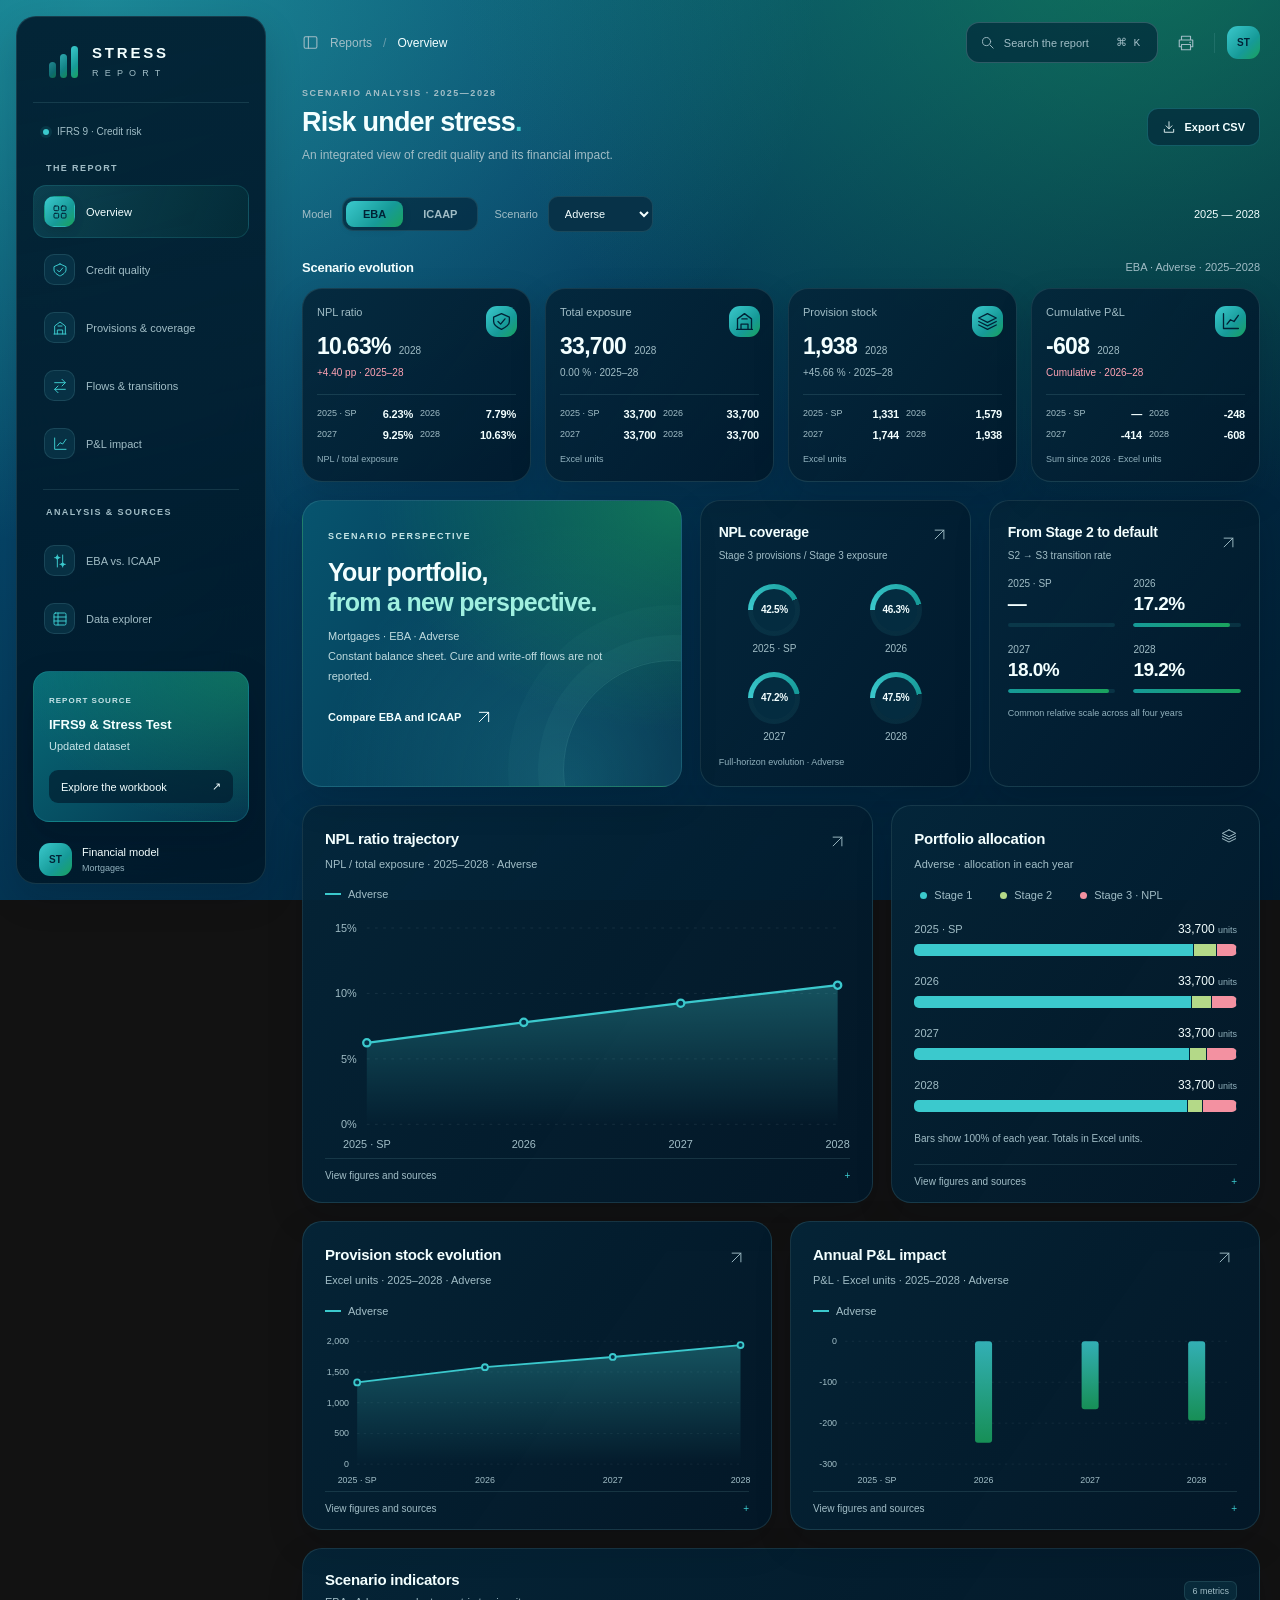
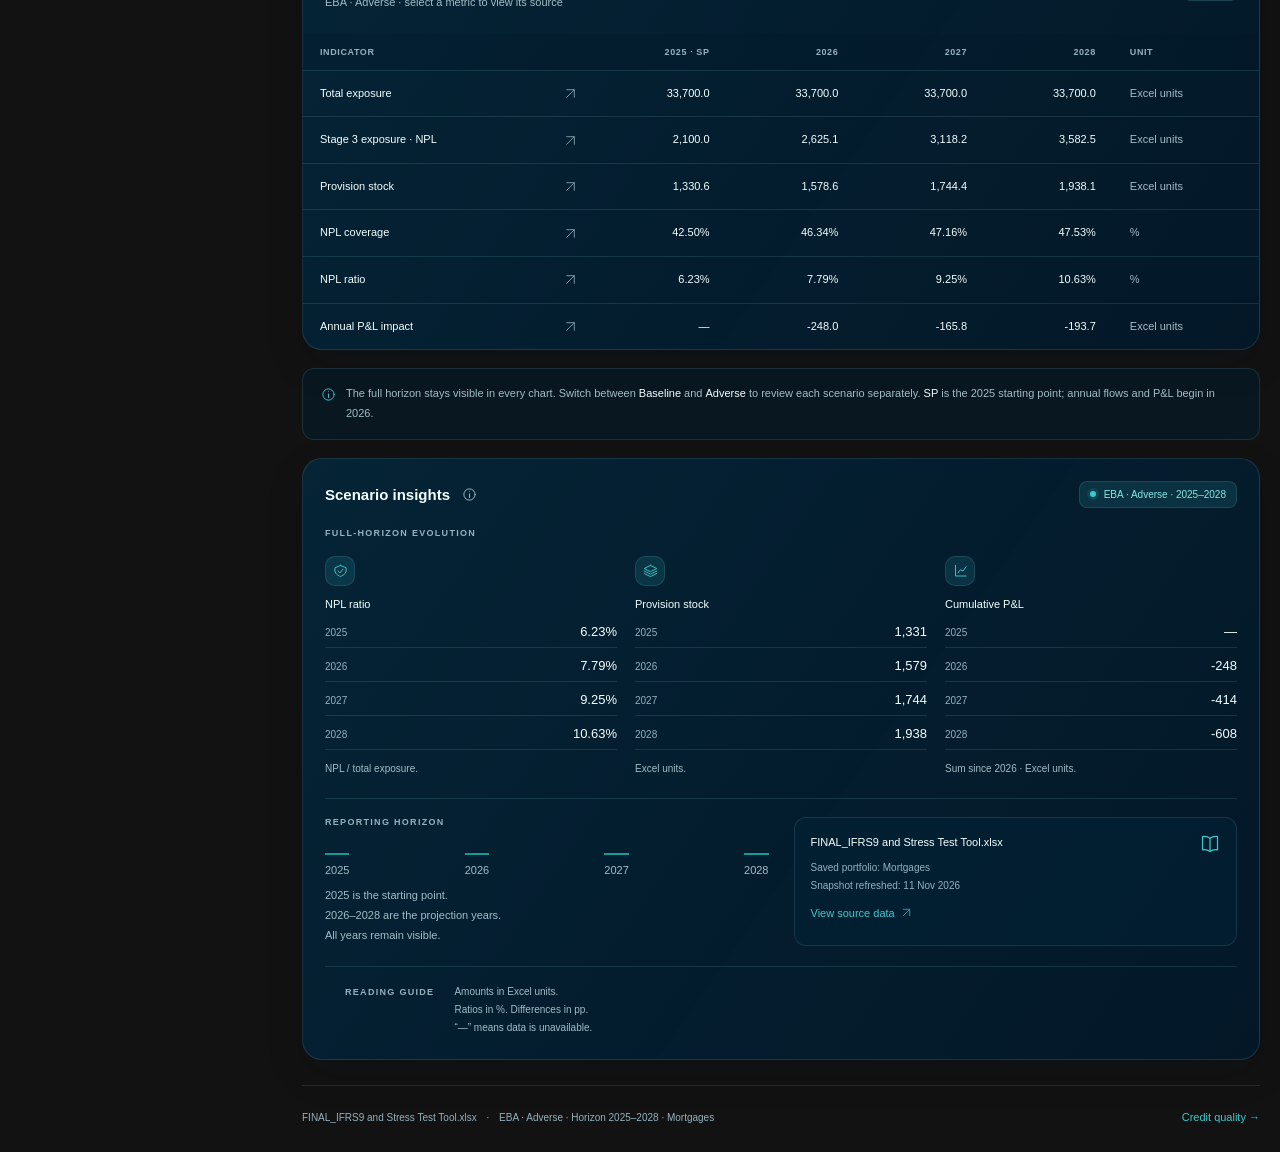
==== commit c6f3f2b4: "Update stress report with FINAL dataset and refreshed dashboard Sync the standalone HTML, extracted " ====
--- a/dashboard.html
+++ b/dashboard.html
@@ -1,135 +1,208 @@
 <!doctype html>
-<html lang="es">
+<html lang="en">
 <head>
   <meta charset="utf-8">
   <meta name="viewport" content="width=device-width,initial-scale=1">
-  <meta name="theme-color" content="#f8f9fb">
-  <meta name="description" content="Reporte interactivo de los stress tests EBA e ICAAP. Datos del modelo IFRS9, 2025–2028.">
+  <meta name="theme-color" content="#002236">
+  <meta name="description" content="Interactive EBA and ICAAP stress test report. IFRS 9 model data, 2025–2028.">
   <title>Stress Report · EBA & ICAAP</title>
-  <style>:root{color-scheme:light;--bg:#f8f9fb;--panel:#ffffff;--panel-hover:#f1f3f6;--line:#e6e9ee;--text:#171b22;--muted:#58616e;--faint:#687381;--accent-strong:#075faa;--accent:#076dcc;--accent-soft:#edf5ff;--series-secondary:#137f72;--positive:#16844b;--radius:16px;--sidebar:216px;--rail:250px;font-family:Inter,-apple-system,BlinkMacSystemFont,"Segoe UI",sans-serif;font-size:14px;font-synthesis:none}
-*{box-sizing:border-box}body{margin:0;background:var(--bg);color:var(--text);-webkit-font-smoothing:antialiased}button,input,select{font:inherit}button,a,select,input,summary{-webkit-tap-highlight-color:transparent}button,a{touch-action:manipulation}button{cursor:pointer}button{color:inherit}button:disabled{cursor:default;opacity:.4}button,a,select,input{outline-offset:4px}button:focus-visible,a:focus-visible,select:focus-visible,input:focus-visible,summary:focus-visible{outline:2px solid var(--accent)}a{color:inherit;text-decoration:none}button{border:0;background:none}svg{display:block}button svg{flex-shrink:0}small{font-size:11px}h1,h2,h3,p{margin:0}h2{font-size:16px;font-weight:600;letter-spacing:-.25px}h3{font-size:13px;font-weight:600}::selection{background:#076dcc;color:white}::-webkit-scrollbar{width:7px;height:7px}::-webkit-scrollbar-track{background:transparent}::-webkit-scrollbar-thumb{background:#c8cfd8;border-radius:8px}.skip-link{position:fixed;top:-80px;left:16px;z-index:99;background:var(--accent-soft);color:#143252;padding:12px}.skip-link:focus{top:8px}
-.sidebar{width:var(--sidebar);position:fixed;inset:0 auto 0 0;z-index:20;border-right:1px solid var(--line);padding:31px 17px 18px;display:flex;flex-direction:column;background:#f4f5f7}.brand{display:flex;gap:12px;align-items:center;padding:0 13px;font-size:16px;font-weight:700;letter-spacing:2.5px;line-height:1.1}.brand-second{display:block;font-size:10px;font-weight:500;letter-spacing:5.5px;margin-top:7px;color:var(--muted)}.brand-mark{width:31px;height:35px;display:flex;align-items:flex-end;gap:4px;transform:skewY(-13deg)}.brand-mark i{display:block;width:7px;background:var(--accent);border-radius:2px}.brand-mark i:nth-child(1){height:16px;opacity:.55}.brand-mark i:nth-child(2){height:25px;opacity:.8}.brand-mark i:nth-child(3){height:34px}.workspace-tag{margin:28px 8px 35px;font-size:10px;color:var(--muted);display:flex;align-items:center;gap:7px;letter-spacing:.15px}.status-dot{width:6px;height:6px;background:var(--accent);border-radius:50%;display:inline-block;box-shadow:0 0 0 4px #087be60a}.nav-label,.eyebrow{font-size:9px;letter-spacing:1.7px;font-weight:650;color:var(--muted)}.nav-label{padding:0 13px;margin-bottom:13px;color:var(--faint)}nav{display:flex;flex-direction:column;gap:5px}nav a{display:flex;align-items:center;gap:12px;padding:12px 13px;border-radius:9px;font-size:12px;color:var(--muted);transition:background .18s,color .18s}nav a svg{width:17px;height:17px}nav a.active{background:#ffffff;color:#171b22}nav a:hover{background:#e9edf2;color:var(--text)}nav a.active:after{content:"";width:4px;height:4px;border-radius:50%;background:#087be6;margin-left:auto}.nav-divider{height:1px;background:var(--line);margin:13px 10px}.sidebar-bottom{margin-top:auto;padding-top:35px}.source-card{padding:17px 13px;border:1px solid var(--line);border-radius:11px;background:linear-gradient(135deg,#ffffff,transparent)}.source-card .eyebrow{font-size:8px;letter-spacing:1px;color:var(--faint)}.source-card strong{display:block;font-size:11px;font-weight:500;margin:10px 0 5px}.source-card>span:not(.eyebrow){font-size:10px;color:var(--muted)}.text-btn{color:var(--accent);font-size:11px;display:inline-flex;align-items:center;gap:7px;padding:0}.text-btn:hover{color:var(--accent-strong)}.source-card .text-btn{margin-top:18px;display:flex;justify-content:space-between;width:100%}.sidebar-footer{display:flex;align-items:center;gap:10px;padding:23px 6px 0;font-size:11px}.sidebar-footer small{display:block;color:var(--faint);margin-top:5px;font-size:9px}.mini-mark,.profile{display:grid;place-items:center;border:1px solid #d9eafb;background:#edf5ff;color:#0766ba;font-weight:600;border-radius:50%;width:32px;height:32px;font-size:10px}.app-shell{margin-left:var(--sidebar)}.topbar{height:75px;border-bottom:1px solid var(--line);display:flex;align-items:center;justify-content:space-between;padding:0 30px;position:sticky;top:0;z-index:12;background:#ffffffef;backdrop-filter:blur(18px)}.breadcrumbs{display:flex;align-items:center;gap:14px;color:var(--muted);font-size:11px}.breadcrumbs strong{font-weight:500;color:var(--text)}.crumb-home{color:var(--faint);margin-right:3px}.slash{color:#818b98}.top-actions{display:flex;align-items:center;gap:14px}.search-trigger{display:flex;gap:9px;align-items:center;color:var(--faint);font-size:11px;background:#f1f3f6;padding:9px 10px;border-radius:7px}.search-trigger kbd{font:10px inherit;padding:2px 4px;margin-left:28px;color:#697380}.icon-btn{width:32px;height:32px;display:grid;place-items:center;color:var(--muted);border-radius:7px}.icon-btn:hover{background:var(--panel-hover);color:var(--text)}.top-divider{height:22px;border-right:1px solid var(--line)}.profile{height:29px;width:29px;font-size:9px}.workspace{display:grid;grid-template-columns:minmax(0,1fr) var(--rail);min-height:calc(100vh - 75px)}main{min-width:0;padding:34px 30px 0;outline:none}.page-heading{display:flex;align-items:center;justify-content:space-between;gap:16px;margin-bottom:26px}.page-heading .eyebrow{font-size:9px;color:#687381;letter-spacing:1.5px;margin-bottom:11px}h1{font-size:29px;font-weight:540;letter-spacing:-1.2px;line-height:1.2}h1>span{color:var(--accent)}.page-heading p{font-size:11px;color:var(--muted);margin-top:11px;line-height:1.6}.button{display:flex;align-items:center;justify-content:center;gap:8px;white-space:nowrap;font-size:10px;padding:10px 12px;border-radius:7px;border:1px solid var(--line);transition:background .2s}.button.secondary{background:#ffffff}.button:hover{background:#f0f5fa;border-color:#cbd9e8}.filterbar{border:1px solid var(--line);border-radius:10px;display:flex;align-items:center;padding:10px 12px;gap:18px;margin-bottom:24px;background:#f8f9fb}.filter-group{display:flex;align-items:center;gap:9px}.filter-label{font-size:10px;color:var(--muted)}.segmented{display:flex;padding:3px;border-radius:7px;background:#eef0f3;gap:2px}.segmented button{font-size:10px;border-radius:5px;padding:6px 15px;color:var(--muted);transition:background .18s}.segmented button.active{background:#181a1f;color:#ffffff;box-shadow:0 1px 5px #1823310d}select{border:1px solid var(--line);background:#ffffff;color:var(--text);padding:7px 25px 7px 10px;border-radius:6px;font-size:10px;cursor:pointer;max-width:100%}.years{display:flex;gap:3px}.years button{font-size:10px;color:var(--muted);border-radius:5px;padding:7px 8px}.years button.active{background:#181a1f;color:#ffffff}.portfolio-badge{color:var(--muted);font-size:9px;border-left:1px solid var(--line);padding-left:14px;margin-left:auto;white-space:nowrap}.section-intro{display:flex;justify-content:space-between;align-items:center;margin-bottom:16px}.section-intro h2{font-size:13px}.section-intro span{font-size:10px;color:var(--muted)}.kpi-grid{display:grid;grid-template-columns:repeat(4,minmax(0,1fr));gap:12px;margin-bottom:22px}.kpi{min-height:147px;padding:18px 17px 15px;border-radius:12px;background:var(--panel);color:var(--text);position:relative;overflow:hidden;text-align:left;display:block;width:100%;border:1px solid transparent;transition:transform .2s,border-color .2s}.kpi:hover{transform:translateY(-3px);border-color:#bfdbf5}.kpi:nth-child(2){background:#ffffff}.kpi:nth-child(3){background:#ffffff}.kpi.primary{background:linear-gradient(115deg,#ffffff,#ffffff);color:#171b22;border:1px solid #e6e9ee}.kpi-label{font-size:10px;display:flex;justify-content:space-between;align-items:center;gap:8px;opacity:.85}.kpi-label svg{width:14px;height:14px;opacity:.7}.kpi-value{font-size:29px;font-weight:560;letter-spacing:-1px;margin-top:18px;line-height:1.2;font-variant-numeric:tabular-nums}.kpi-value span{font-size:16px;font-weight:450;letter-spacing:0;margin-left:2px}.kpi-note{font-size:9px;opacity:.75;margin-top:10px;display:flex;align-items:center;gap:5px}.kpi-spark{position:absolute;width:65px;right:11px;bottom:12px;height:25px;opacity:.45}.grid{display:grid;gap:18px;margin-bottom:18px}.grid-main{grid-template-columns:minmax(0,1.8fr) minmax(235px,1fr)}.grid-two{grid-template-columns:1fr 1fr}.grid-three{grid-template-columns:repeat(3,minmax(0,1fr))}.panel{border:1px solid #e9edf2;background:var(--panel);border-radius:var(--radius);min-width:0;overflow:hidden}.panel-header{display:flex;justify-content:space-between;gap:14px;align-items:flex-start;padding:20px 20px 0}.panel-header h2{font-size:12px;font-weight:550;letter-spacing:0;line-height:1.5}.panel-header p{font-size:9px;color:var(--muted);margin-top:5px;line-height:1.5}.panel-header .icon-btn{height:22px;width:22px;color:var(--faint)}.panel-body{padding:17px 20px}.chart-legend{display:flex;gap:15px;align-items:center;padding:14px 20px 0;flex-wrap:wrap}.legend-item{display:inline-flex;align-items:center;gap:6px;font-size:9px;color:var(--muted)}.legend-dot{width:6px;height:6px;border-radius:50%;display:inline-block;flex-shrink:0}.legend-line{width:14px;border-top:2px solid;display:inline-block}.legend-line.dashed{border-top-style:dashed}.chart-wrap{position:relative;margin:7px 10px 0;min-width:0}.line-chart{width:100%;height:auto;max-height:300px;overflow:visible}.chart-grid{stroke:#dce2e9;stroke-width:.6;stroke-dasharray:2 5;opacity:.7}.chart-label{fill:#687381;font-size:10px;font-family:inherit}.chart-label.selected{fill:#0766ba;font-weight:600}.chart-node{cursor:pointer;stroke-width:2.5;transition:r .15s}.chart-node:hover,.chart-node:focus{r:6;outline:none;stroke:#084e8d}.chart-hit{fill:transparent;cursor:crosshair}.chart-data{margin:0 20px 12px;border-top:1px solid var(--line);padding-top:9px}.chart-data summary{font-size:9px;color:var(--faint);cursor:pointer;list-style:none;display:flex;justify-content:space-between}.chart-data summary:after{content:"+"}.chart-data[open] summary:after{content:"−"}.chart-data .table-wrap{margin-top:10px}.chart-data th,.chart-data td{font-size:9px!important;padding:9px 8px!important}.donut-layout{padding:14px 20px 20px}.donut{height:175px;position:relative;margin:0 auto;max-width:230px}.donut svg{height:100%;width:100%;transform:rotate(-90deg)}.donut-center{position:absolute;inset:0;display:flex;align-items:center;justify-content:center;flex-direction:column;pointer-events:none}.donut-center strong{font-size:23px;font-weight:540;letter-spacing:-.7px}.donut-center span{font-size:8px;color:var(--muted);margin-top:6px}.donut-legend{display:flex;flex-direction:column;gap:13px;margin-top:6px}.donut-row{display:grid;grid-template-columns:1fr auto auto;gap:12px;align-items:center;font-size:10px}.donut-row .stage-name{display:flex;gap:8px;align-items:center;color:var(--muted)}.donut-row strong{font-weight:500;font-variant-numeric:tabular-nums}.donut-row small{color:var(--faint);font-size:9px;min-width:42px;text-align:right}.mini-stat-row{display:flex;align-items:baseline;gap:10px;margin:12px 20px 0}.mini-stat-row strong{font-size:22px;font-weight:550;letter-spacing:-.5px}.mini-stat-row span{font-size:9px;color:var(--muted)}.muted{color:var(--muted)}.note{font-size:10px;line-height:1.75;color:var(--muted);padding:14px 17px;border:1px solid var(--line);border-radius:9px;background:#f3f7fc;display:flex;align-items:flex-start;gap:10px;margin:18px 0}.note svg{flex-shrink:0;margin-top:2px;color:#087be6}.note strong{color:#253e5a;font-weight:500}.report-footer{display:flex;justify-content:space-between;align-items:center;gap:20px;border-top:1px solid var(--line);padding:20px 0 24px;margin-top:24px;color:var(--faint);font-size:8px;line-height:1.6}.footer-dot{margin:0 7px}.report-footer .text-btn{font-size:9px}.insights{border-left:1px solid var(--line);padding:31px 21px;min-width:0}.rail-title{display:flex;justify-content:space-between;align-items:center;font-size:12px;font-weight:550;margin-bottom:20px}.rail-title svg{color:var(--faint)}.context-pill{display:inline-flex;align-items:center;gap:6px;color:#075faa;background:#edf5ff;border:1px solid #d6e7f8;border-radius:5px;font-size:8px;padding:5px 7px}.insight-block{margin-top:25px}.rail-label{font-size:8px;letter-spacing:1.3px;color:var(--faint);font-weight:600;margin-bottom:15px}.insight-item{display:grid;grid-template-columns:28px 1fr;gap:10px;margin-bottom:21px}.insight-icon{width:28px;height:28px;display:grid;place-items:center;border:1px solid #e2eaf3;border-radius:8px;background:#f3f7fb;color:#087be6}.insight-icon svg{width:14px}.insight-item strong{font-size:10px;font-weight:500;display:block;line-height:1.5}.insight-item p{font-size:9px;color:var(--muted);line-height:1.8;margin-top:5px}.insight-item .rail-figure{display:block;font-size:19px;letter-spacing:-.5px;margin:7px 0 4px;color:#171b22;font-variant-numeric:tabular-nums}.rail-divider{height:1px;background:var(--line);margin:25px 0}.horizon{display:flex;justify-content:space-between;position:relative;margin:23px 0 15px}.horizon:before{content:"";position:absolute;top:4px;left:5px;right:5px;height:1px;background:#dce4ee}.horizon button{display:flex;align-items:center;flex-direction:column;padding:0;gap:10px;font-size:8px;position:relative;color:var(--faint)}.horizon button:before{content:"";width:8px;height:8px;border-radius:50%;border:2px solid #a9c9e9;background:#ffffff}.horizon button.active{color:var(--accent)}.horizon button.active:before{background:var(--accent);border-color:var(--accent);box-shadow:0 0 0 4px #087be618}.rail-caption{font-size:9px;color:var(--faint);line-height:1.7}.source-link{font-size:9px;color:var(--accent);display:flex;align-items:center;gap:5px;margin-top:12px}.rail-workbook{border:1px solid var(--line);background:#ffffff;border-radius:9px;padding:13px;margin-top:18px}.rail-workbook .book-icon{color:#087be6;margin-bottom:11px}.rail-workbook strong{font-size:9px;font-weight:500;line-height:1.6;display:block;word-break:break-word}.rail-workbook p{font-size:8px;margin-top:7px;line-height:1.7;color:var(--faint)}
-.table-wrap{width:100%;overflow:auto;overscroll-behavior-x:contain}table{border-collapse:collapse;width:100%;font-size:10px;text-align:left;font-variant-numeric:tabular-nums}th{font-size:9px;font-weight:500;color:var(--faint);white-space:nowrap;background:#f8f9fb;padding:12px 16px;border-bottom:1px solid var(--line)}td{padding:13px 16px;border-bottom:1px solid #e9edf280;color:var(--muted);line-height:1.5}tbody tr:not(:last-child){border-bottom:1px solid #e8edf2}tbody tr:hover{background:#f5f9fe}td.num,th.num{text-align:right;white-space:nowrap}td.metric-name{color:#27313d;min-width:170px;max-width:300px}.metric-link{text-align:left;font-size:inherit;color:inherit;display:flex;gap:10px;align-items:center;width:100%;padding:0}.metric-link:hover{color:var(--accent)}.metric-link svg{margin-left:auto;color:var(--faint);width:13px;flex-shrink:0}.num.accent{color:var(--accent)}.table-source{font-size:8px;color:var(--faint);display:block;margin-top:3px}.table-heading{display:flex;justify-content:space-between;align-items:center;padding:20px;gap:16px}.table-heading h2{font-size:12px}.table-heading p{font-size:9px;margin-top:5px;color:var(--muted)}.row-chip{font-size:8px;border:1px solid var(--line);padding:3px 5px;border-radius:4px;color:var(--faint)}.empty-state{text-align:center;color:var(--muted);padding:45px 20px;font-size:12px}.data-toolbar{display:flex;flex-wrap:wrap;gap:10px;align-items:center;margin-bottom:17px}.input-wrap{position:relative;display:flex;align-items:center;flex:1;min-width:180px}.input-wrap svg{position:absolute;left:12px;color:var(--faint);width:14px}.input-wrap input{width:100%;background:#ffffff;border:1px solid var(--line);border-radius:7px;padding:11px 12px 11px 34px;color:var(--text);font-size:11px}.data-toolbar select{padding:10px 25px 10px 10px}.tabbar{display:flex;gap:23px;border-bottom:1px solid var(--line);margin-bottom:22px}.tabbar button{font-size:11px;color:var(--muted);padding:0 0 13px;border-bottom:2px solid transparent}.tabbar button.active{color:var(--accent);border-color:var(--accent)}.table-foot{display:flex;justify-content:space-between;align-items:center;gap:12px;padding:12px 16px;color:var(--faint);font-size:9px;border-top:1px solid var(--line)}.pager{display:flex;gap:8px;align-items:center}.raw-value{max-width:360px;min-width:150px;white-space:pre-wrap;word-break:break-word}.formula{font-family:ui-monospace,SFMono-Regular,Consolas,monospace;font-size:9px;max-width:320px;word-break:break-all;line-height:1.5;color:#405770}.raw-table td{vertical-align:top}.data-count{font-size:9px;color:var(--faint);margin-left:auto}.flow-rows{padding:13px 20px 22px}.flow-row{display:grid;grid-template-columns:100px 1fr 55px;gap:14px;align-items:center;padding:10px 0;font-size:10px}.flow-label{color:var(--muted)}.flow-track{height:7px;background:#eaf0f6;border-radius:3px;overflow:hidden}.flow-fill{height:100%;border-radius:3px;background:var(--accent)}.flow-row strong{font-size:10px;font-weight:500;text-align:right}.matrix{padding:17px 20px 20px;display:grid;grid-template-columns:60px repeat(3,1fr);gap:7px}.matrix .matrix-head{display:grid;place-items:center;font-size:10px;color:var(--muted);min-height:28px}.matrix-cell{border-radius:7px;min-height:58px;display:flex;justify-content:center;align-items:center;flex-direction:column;border:1px solid #dce6f0;font-variant-numeric:tabular-nums;font-size:13px}.matrix-cell span{font-size:8px;color:var(--muted);margin-top:4px}.matrix-cell.empty{background:transparent;color:var(--faint);border:1px dashed var(--line)}.matrix-cell:hover{outline:1px solid var(--accent)}.coverage-row{display:grid;grid-template-columns:55px 1fr 55px;gap:10px;align-items:center;margin:19px 0;font-size:10px}.coverage-track{height:8px;background:#edf1f5;border-radius:8px}.coverage-track span{display:block;height:100%;border-radius:8px}.coverage-row strong{text-align:right;font-weight:500}.comparison-banner{display:flex;gap:24px;align-items:center;padding:22px;background:linear-gradient(100deg,#f3f8fe,#ffffff);border:1px solid #dce8f4;border-radius:13px;margin-bottom:21px}.comparison-banner .compare-icon{color:#087be6;border:1px solid #d3e7fb;background:#eaf4ff;border-radius:12px;padding:14px}.comparison-banner h2{font-size:13px}.comparison-banner p{font-size:10px;color:var(--muted);line-height:1.8;margin-top:7px}.delta-note{font-size:9px;color:var(--muted);margin-bottom:15px;line-height:1.7}.reading-list{padding:3px 20px 20px}.reading-item{padding:15px 0;border-bottom:1px solid var(--line);font-size:11px;line-height:1.8;color:var(--muted)}.reading-item:last-child{border:0}.reading-item strong{color:var(--text);font-weight:500}.metric-selector{max-width:220px}.chart-toolbar{display:flex;align-items:center;justify-content:space-between;margin:18px 0 13px;gap:12px}.chart-toolbar label{font-size:11px;color:var(--muted)}
-dialog{color:var(--text);background:#ffffff;border:1px solid #e0e6ee;border-radius:17px;box-shadow:0 30px 130px #1d2c4026;padding:0;max-height:88vh}dialog::backdrop{background:#1b243852;backdrop-filter:blur(6px)}.search-dialog{width:min(600px,92vw);margin:14vh auto}.search-modal-head{padding:18px;display:flex;gap:14px;align-items:center;border-bottom:1px solid var(--line)}.search-modal-head input{flex:1;min-width:0;border:0;outline:0;background:transparent;color:var(--text);font-size:13px}.search-modal-head>span{color:var(--accent)}.key-button{border:1px solid #dde3eb;color:var(--muted);font-size:9px;padding:4px 6px;border-radius:4px}.search-result{padding:13px 18px;display:flex;align-items:center;gap:12px;width:100%;text-align:left;border-bottom:1px solid #edf0f4;color:var(--muted)}.search-result:hover,.search-result:focus{background:#f0f6fd;color:var(--text)}.search-result span{display:block;font-size:12px}.search-result small{display:block;font-size:9px;color:var(--faint);margin-top:5px}.search-result .row-chip{margin-left:auto;font-size:9px}.search-help{font-size:9px;color:var(--faint);padding:13px 18px;background:#f8f9fb}#search-results{max-height:50vh;overflow:auto}.detail-dialog{width:min(810px,94vw);padding:29px}.close-dialog{position:absolute;top:15px;right:15px}.detail-dialog h2{font-size:22px;letter-spacing:-.5px;padding-right:25px;margin:10px 0}.detail-dialog .detail-description{font-size:11px;line-height:1.8;color:var(--muted);margin:12px 0 22px}.detail-dialog .panel{margin-top:16px}.detail-dialog .formula{max-width:none}.detail-dialog details{margin-top:12px}.detail-dialog summary{font-size:11px;color:var(--accent);cursor:pointer}.detail-dialog .detail-sources{font-size:10px;color:var(--muted);line-height:1.9;margin-top:16px}.chart-tooltip{position:fixed;z-index:100;background:#ffffff;border:1px solid #dce5f0;padding:11px 13px;border-radius:8px;box-shadow:0 5px 24px #1d2c4014;pointer-events:none;max-width:280px;font-size:10px;color:#17212d;line-height:1.8}.chart-tooltip strong{display:block;font-size:15px;font-weight:550}.chart-tooltip small{font-size:9px;color:#586778}.toast{position:fixed;bottom:25px;left:50%;transform:translate(-50%,20px);opacity:0;transition:opacity .2s,transform .2s;pointer-events:none;background:#17212d;color:#ffffff;border-radius:8px;padding:12px 20px;font-size:12px;z-index:110;box-shadow:0 4px 24px #1d2c4014}.toast.show{opacity:1;transform:translate(-50%,0)}.mobile-menu{display:none}#view{animation:arrive .25s ease}@keyframes arrive{from{opacity:.5;transform:translateY(4px)}to{opacity:1;transform:none}}
-@media(min-width:1650px){:root{--sidebar:235px;--rail:285px;font-size:15px}.workspace{max-width:1900px;margin:auto}main{padding:38px 40px 0}.topbar{padding:0 40px}.insights{padding:37px 26px}.kpi{padding:23px;min-height:165px}.kpi-label{font-size:12px}.kpi-value{font-size:34px}.kpi-note{font-size:10px}.panel-header h2{font-size:14px}.panel-header p,.legend-item{font-size:11px}.rail-title{font-size:14px}.insight-item strong{font-size:12px}.insight-item p{font-size:11px}.rail-caption{font-size:10px}.grid{gap:22px}.panel-header{padding:23px 24px 0}.chart-wrap{margin:12px 15px 0}.line-chart{max-height:340px}.donut{height:205px}.donut-row{font-size:12px}.donut-row small{font-size:10px}.topbar{height:80px}.sidebar{padding-top:34px}nav a{font-size:13px;padding:14px}.filterbar{padding:12px 16px}.filter-label,.segmented button,.years button,select{font-size:11px}.page-heading p{font-size:12px}h1{font-size:34px}}
-@media(max-width:1260px){:root{--sidebar:192px;--rail:215px}.sidebar{padding-left:12px;padding-right:12px}.workspace-tag{font-size:9px}.brand{font-size:14px}.brand-second{font-size:9px}.topbar{padding:0 23px}main{padding:28px 22px 0}.insights{padding:28px 16px}.kpi{padding:16px 13px;min-height:139px}.kpi-value{font-size:25px}.kpi-note{font-size:8px}.kpi-spark{width:47px;right:8px}.grid-main{grid-template-columns:minmax(0,1.7fr) minmax(205px,1fr)}.filterbar{gap:11px}.filter-group{gap:6px}.portfolio-badge{display:none}.panel-header{padding:17px 16px 0}.donut-layout{padding:12px 16px 18px}.chart-legend{padding-left:16px}.page-heading .button{font-size:9px}.page-heading p{font-size:10px}}
-@media(max-width:1100px){.workspace{grid-template-columns:minmax(0,1fr)}.insights{border-left:0;border-top:1px solid var(--line);display:grid;grid-template-columns:1fr 1fr;gap:22px;padding:24px}.rail-top{grid-column:1/-1;display:flex;align-items:center;justify-content:space-between}.rail-title{margin:0}.insight-block{margin-top:0}.insights>.rail-divider{display:none}.insights .rail-workbook{margin-top:0}.insights>.rail-end{display:none}.kpi-grid{gap:14px}.kpi{min-height:144px;padding:19px 17px}.kpi-value{font-size:28px}.kpi-note{font-size:9px}.filterbar{gap:20px}.portfolio-badge{display:block}.grid-main{grid-template-columns:minmax(0,1.8fr) minmax(230px,1fr)}}
-@media(max-width:800px){:root{--sidebar:0px}.sidebar{transform:translateX(-100%);width:230px;transition:transform .2s;box-shadow:10px 0 60px #1d2c401f}.sidebar.open{transform:none}.mobile-menu{display:grid}.crumb-home{display:none}.topbar{height:65px;padding:0 18px}.top-actions{gap:10px}.search-trigger span:not(:first-child),.search-trigger kbd{display:none}.search-trigger{padding:8px}.breadcrumbs{gap:10px;font-size:10px}main{padding:25px 18px 0}.page-heading h1{font-size:27px}.page-heading .button{padding:9px}.page-heading p{max-width:370px}.filterbar{gap:13px;flex-wrap:wrap}.portfolio-badge{margin-left:auto}.kpi-grid{gap:10px}.kpi{padding:16px 12px;min-height:140px}.kpi-value{font-size:26px}.kpi-label{font-size:9px}.kpi-spark{display:none}.grid-main{grid-template-columns:minmax(0,1.6fr) minmax(210px,1fr)}.filter-label{font-size:9px}.segmented button{padding:6px 12px}.grid-three{grid-template-columns:1fr}.matrix-cell{min-height:70px}.report-footer>span{max-width:70%}}
-@media(max-width:600px){.page-heading{align-items:flex-start}.page-heading h1{font-size:26px}.page-heading p{font-size:10px;max-width:240px}.page-heading .button span{display:none}.page-heading .button{padding:9px}.page-heading .eyebrow{font-size:7px;letter-spacing:1px}.kpi-grid{grid-template-columns:1fr 1fr;gap:11px}.kpi{padding:17px;min-height:138px}.kpi-label{font-size:10px}.kpi-value{font-size:29px}.kpi-note{font-size:9px}.grid-main,.grid-two{grid-template-columns:1fr}.filterbar{gap:11px 18px;padding:12px}.filter-group.year-group{width:100%;border-top:1px solid var(--line);padding-top:10px;justify-content:space-between}.years{flex:1;justify-content:space-around;margin-left:10px}.years button{padding:6px 13px}.portfolio-badge{display:none}.filter-label{min-width:37px}.filter-group{gap:8px}.segmented button{padding:7px 19px}.insights{grid-template-columns:1fr;gap:25px;padding:25px 20px}.rail-top{grid-column:auto}.insight-block{margin-top:0}.insight-item strong{font-size:12px}.insight-item p{font-size:11px}.rail-caption{font-size:10px}.insights .rail-end{display:block}.donut-layout{display:grid;grid-template-columns:1fr 1fr;align-items:center;gap:12px}.donut{width:100%;height:165px}.donut-center strong{font-size:21px}.donut-row{grid-template-columns:1fr auto;gap:7px;flex-wrap:wrap}.donut-row small{display:none}.donut-row strong{font-size:10px}.donut-row .stage-name{font-size:9px}.grid{gap:15px}.panel-header h2{font-size:13px}.chart-label{font-size:11px}.chart-legend{gap:18px}.legend-item{font-size:10px}.section-intro span{font-size:8px}.report-footer{align-items:flex-start}.report-footer .text-btn{max-width:100px;text-align:right}.detail-dialog{padding:23px 16px}.detail-dialog h2{font-size:19px}.detail-dialog .panel-header{padding:14px 12px 0}.comparison-banner{padding:18px;gap:15px}.comparison-banner .compare-icon{padding:9px}.comparison-banner h2{font-size:12px}.comparison-banner p{font-size:9px}.data-toolbar .input-wrap{flex-basis:100%}.data-toolbar select{flex:1;max-width:100%}.data-count{width:100%}.tabbar{gap:20px}.tabbar button{font-size:10px}.flow-row{grid-template-columns:90px 1fr 60px}.top-actions .top-divider{display:none}.chart-toolbar{align-items:flex-start;flex-direction:column}.chart-toolbar select{max-width:100%;width:100%}.table-foot{font-size:8px}.table-heading{padding:17px 15px}.table-heading h2{font-size:11px}}
-.breadcrumbs{font-size:12px}.kpi-label{font-size:11px}.kpi-note{font-size:10px}.panel-header h2{font-size:13px}.panel-header p,.legend-item,.chart-data summary{font-size:10px}.rail-caption,.insight-item p{font-size:10px}.insight-item strong{font-size:11px}.rail-label{font-size:9px}.rail-workbook strong{font-size:10px}.rail-workbook p{font-size:9px}.source-card .eyebrow{font-size:9px}.table-source{font-size:9px}th{font-size:10px}td{font-size:11px}.formula{font-size:10px}.chart-label{font-size:13px}
-@media(max-width:950px) and (min-width:601px){.grid-main,.grid-two{grid-template-columns:1fr}.donut-layout{display:grid;grid-template-columns:1fr 1fr;align-items:center;gap:24px}.donut{width:100%;height:195px}.kpi-label{font-size:10px}.kpi-note{font-size:9px}}
-@media(max-width:600px){.breadcrumbs{font-size:10px}.chart-label{font-size:17px}.kpi-label,.kpi-note{font-size:10px}.kpi-label{gap:4px}.kpi-label svg{width:12px}}
-.report-horizon{display:flex;align-items:center;gap:10px;margin-left:auto;color:var(--muted);font-size:11px}.report-horizon strong{font-weight:500;color:var(--text);white-space:nowrap}.report-horizon+.portfolio-badge{margin-left:0}.kpi{min-height:220px}.kpi-years{display:flex;flex-direction:column;gap:10px;margin-top:20px}.kpi-year{display:flex;align-items:baseline;justify-content:space-between;gap:8px;font-variant-numeric:tabular-nums}.kpi-year>span{font-size:10px;opacity:.75;white-space:nowrap}.kpi-year strong{font-size:17px;font-weight:600;letter-spacing:-.3px;white-space:nowrap}.kpi-note{display:block;margin-top:16px;font-size:9px;line-height:1.6;min-height:15px}.stage-timeline{padding:19px 20px 15px;display:flex;flex-direction:column;gap:18px}.stage-year-label{display:flex;align-items:baseline;justify-content:space-between;font-variant-numeric:tabular-nums;margin-bottom:8px;gap:12px}.stage-year-label>span{font-size:10px;color:var(--muted)}.stage-year-label strong{font-size:12px;font-weight:500}.stage-year-label small{font-size:9px;font-weight:400;color:var(--faint)}.stage-stack{height:16px;display:flex;overflow:hidden;border-radius:4px;background:#eaf0f6;gap:0}.stage-stack button{min-width:0;height:100%;padding:0;border-right:1px solid #ffffffcc;transition:filter .15s}.stage-stack button:hover,.stage-stack button:focus-visible{filter:brightness(1.25)}.stage-stack button:focus-visible{outline:2px solid white;outline-offset:-2px}.stage-timeline .rail-caption{font-size:9px;line-height:1.7}.horizon-table{padding:17px 12px 15px}.horizon-table table{min-width:355px}.horizon-table th,.horizon-table td{padding:10px 8px}.horizon-table th{font-size:10px}.horizon-table td{font-size:10px}.horizon-table .metric-link{white-space:nowrap}.heat-cell{font-variant-numeric:tabular-nums;color:#19334e}.flow-number{position:relative;display:block;white-space:nowrap}.flow-trend{display:block;height:3px;border-radius:3px;background:#e6edf5;margin-top:7px;overflow:hidden}.flow-trend>span{display:block;height:100%;border-radius:3px}.comparison-table{min-width:650px}.comparison-table .metric-name{vertical-align:middle}.comparison-table .comparison-series{font-size:10px;color:var(--faint);white-space:nowrap}.comparison-table tbody tr:nth-child(3n){border-bottom:1px solid #dae3ed}.comparison-table tbody tr:nth-child(3n) td{font-size:10px}.rail-series{margin-top:10px;display:flex;flex-direction:column;gap:7px;font-variant-numeric:tabular-nums}.rail-series>div{display:flex;align-items:baseline;justify-content:space-between;gap:10px}.rail-series span{font-size:9px;color:var(--faint)}.rail-series b{font-size:12px;font-weight:500;color:#252e3a}.horizon-static{display:flex;justify-content:space-between;gap:7px;margin:20px 0 16px;font-size:10px;color:var(--muted)}.horizon-static span{border-top:2px solid #087be6;padding-top:9px}.insight-item>div{min-width:0}
-@media(min-width:1650px){.kpi-year strong{font-size:20px}.kpi-year>span{font-size:11px}.kpi-note{font-size:10px}.stage-timeline{gap:22px}.stage-year-label strong{font-size:14px}.rail-series b{font-size:14px}.rail-series span{font-size:10px}}
-@media(max-width:1260px) and (min-width:951px){.kpi-year strong{font-size:15px}.kpi-year>span{font-size:9px}.kpi-year{gap:4px}.kpi-label{font-size:10px}}
-@media(max-width:950px){.kpi-grid{grid-template-columns:repeat(2,minmax(0,1fr))}.kpi-years{display:grid;grid-template-columns:1fr 1fr;column-gap:20px;row-gap:14px}.kpi-year{flex-direction:column;gap:4px}.kpi{min-height:205px}.report-horizon .filter-label{display:none}}
-@media(max-width:600px){.report-horizon{margin-left:0;width:100%;border-top:1px solid var(--line);padding-top:10px;justify-content:space-between}.report-horizon .filter-label{display:block;font-size:10px}.report-horizon strong{font-size:11px}.kpi{padding:15px 12px}.kpi-years{column-gap:8px}.kpi-year strong{font-size:15px}.kpi-year>span{font-size:9px}.kpi-note{font-size:9px}.stage-timeline{gap:20px}.stage-year-label strong{font-size:13px}.stage-stack{height:19px}.rail-series b{font-size:14px}.rail-series span{font-size:10px}.report-footer>span{max-width:67%}}
+  <style>/* Vision-inspired report. Shared tokens keep every view, overlay and chart consistent. */
+:root {
+  color-scheme:dark;
+  --cyan:#3BC9CD; --green:#1AA35D; --teal:#169A98; --blue:#00528B; --navy:#002236;
+  --text:#F3FFFF; --muted:#A1BDC6; --faint:#92B2BE;
+  --bg:#002236; --panel:rgba(2,29,47,.88); --panel-hover:rgba(59,201,205,.09);
+  --line:rgba(153,219,221,.13); --accent:var(--cyan); --accent-strong:#85E7E3;
+  --accent-soft:rgba(59,201,205,.13); --series-secondary:#57D994; --positive:#66E3A5; --negative:#FFA3B3;
+  --surface:linear-gradient(125deg,rgba(4,38,58,.91),rgba(1,24,42,.88));
+  --gradient:linear-gradient(135deg,var(--cyan),var(--teal) 62%,var(--green));
+  --radius:20px; --radius-sm:12px; --sidebar:250px; --gap:18px;
+  --shadow:0 14px 36px rgba(0,12,25,.16); --speed:180ms;
+  font-family:Inter,-apple-system,BlinkMacSystemFont,"Segoe UI",sans-serif;
+  font-size:14px; font-synthesis:none;
+}
+*{box-sizing:border-box}
+body{margin:0;color:var(--text);min-height:100vh;-webkit-font-smoothing:antialiased;background:radial-gradient(ellipse at 88% -12%,rgba(26,163,93,.55),transparent 43%),radial-gradient(ellipse at 8% 0%,rgba(59,201,205,.38),transparent 43%),linear-gradient(145deg,#0A667A 0%,#064467 30%,#032D49 60%,#001B2E 100%);background-attachment:fixed}
+button,input,select{font:inherit;color:inherit}button,a,select,input,summary{-webkit-tap-highlight-color:transparent}button,a{touch-action:manipulation}button{cursor:pointer;border:0;background:none}button:disabled{cursor:default;opacity:.4}button,a,select,input,summary{outline-offset:4px}button:focus-visible,a:focus-visible,select:focus-visible,input:focus-visible,summary:focus-visible,[tabindex]:focus-visible{outline:2px solid #9DF8EA}a{color:inherit;text-decoration:none}svg{display:block}button svg{flex-shrink:0}small{font-size:11px}h1,h2,h3,p{margin:0}h2{font-size:16px;font-weight:600;letter-spacing:-.25px}h3{font-size:13px;font-weight:600}::selection{background:var(--cyan);color:var(--navy)}[hidden]{display:none!important}::-webkit-scrollbar{width:6px;height:6px}::-webkit-scrollbar-track{background:transparent}::-webkit-scrollbar-thumb{background:#396674;border-radius:8px}.skip-link{position:fixed;top:-80px;left:16px;z-index:99;background:var(--cyan);color:var(--navy);padding:12px;border-radius:10px}.skip-link:focus{top:8px}
+/* Fixed, inset navigation matches Vision's floating side panel. */
+.sidebar{width:var(--sidebar);position:fixed;inset:16px auto 16px 16px;z-index:30;padding:28px 16px 18px;display:flex;flex-direction:column;border:1px solid var(--line);border-radius:var(--radius);background:linear-gradient(170deg,rgba(2,31,49,.94),rgba(0,23,39,.86));box-shadow:var(--shadow);backdrop-filter:blur(20px);overflow-y:auto;scrollbar-width:thin}
+.brand{display:flex;gap:13px;align-items:center;padding:0 16px 24px;font-size:15px;font-weight:700;letter-spacing:2.8px;line-height:1.1;border-bottom:1px solid var(--line)}.brand-second{display:block;font-size:9px;font-weight:500;letter-spacing:6.2px;margin-top:7px;color:var(--muted)}.brand-mark{width:30px;height:32px;display:flex;align-items:flex-end;gap:4px}.brand-mark i{display:block;width:7px;background:var(--gradient);border-radius:4px}.brand-mark i:nth-child(1){height:16px;opacity:.6}.brand-mark i:nth-child(2){height:24px;opacity:.8}.brand-mark i:nth-child(3){height:32px}.workspace-tag{margin:23px 10px 26px;font-size:10px;color:var(--muted);display:flex;align-items:center;gap:8px}.status-dot{width:6px;height:6px;background:var(--cyan);border-radius:50%;display:inline-block;box-shadow:0 0 0 3px rgba(59,201,205,.1)}.nav-label,.eyebrow{font-size:10px;letter-spacing:1.4px;font-weight:600;color:var(--muted)}.nav-label{padding:0 13px;margin-bottom:12px;font-size:9px}nav{display:flex;flex-direction:column;gap:5px}nav a{display:flex;align-items:center;gap:11px;padding:10px;border-radius:13px;font-size:11px;font-weight:500;color:var(--muted);border:1px solid transparent;transition:background var(--speed),color var(--speed),border-color var(--speed)}.nav-icon{width:31px;height:31px;display:grid;place-items:center;flex-shrink:0;border:1px solid var(--line);border-radius:10px;background:rgba(13,61,80,.6);color:var(--cyan)}nav a svg{width:16px;height:16px}nav a.active{background:linear-gradient(110deg,rgba(59,201,205,.17),rgba(26,163,93,.07));border-color:rgba(59,201,205,.16);color:var(--text)}nav a.active .nav-icon{background:var(--gradient);color:var(--navy);border-color:transparent;box-shadow:0 4px 10px #00172230}nav a:hover{background:var(--panel-hover);color:var(--text)}.nav-divider{height:1px;background:var(--line);margin:14px 10px 12px}.sidebar-bottom{margin-top:auto;padding-top:26px}.source-card{padding:18px 15px;border:1px solid rgba(59,201,205,.2);border-radius:16px;background:radial-gradient(ellipse at 100% 0%,rgba(26,163,93,.4),transparent 75%),linear-gradient(140deg,#086C78,#04334E);box-shadow:var(--shadow)}.source-card .eyebrow{font-size:8px;letter-spacing:1px;color:#C9E5E9}.source-card strong{display:block;font-size:13px;font-weight:600;margin:11px 0 5px}.source-card>span:not(.eyebrow){font-size:11px;color:#C9E5E9}.text-btn{color:var(--accent);font-size:11px;display:inline-flex;align-items:center;gap:7px;padding:0}.text-btn:hover{color:var(--accent-strong)}.source-card .text-btn{margin-top:17px;padding:10px 12px;display:flex;justify-content:space-between;width:100%;background:rgba(0,24,42,.65);border-radius:9px;color:var(--text)}.sidebar-footer{display:flex;align-items:center;gap:10px;padding:21px 6px 0;font-size:11px}.sidebar-footer small{display:block;color:var(--faint);margin-top:5px;font-size:9px}.mini-mark,.profile{display:grid;place-items:center;background:var(--gradient);color:var(--navy);font-weight:700;border-radius:11px;width:33px;height:33px;font-size:10px}.sidebar-close,.sidebar-scrim,.mobile-menu{display:none}
+/* The content spans the remaining width; insights are report panels, not a rail. */
+.app-shell{margin-left:calc(var(--sidebar) + 32px);padding:0 24px}.topbar{min-height:85px;display:flex;align-items:center;justify-content:space-between;padding:16px 0;gap:20px;position:relative;z-index:12}.breadcrumbs{display:flex;align-items:center;gap:11px;color:var(--muted);font-size:12px}.breadcrumbs strong{font-weight:500;color:var(--text)}.crumb-home{color:var(--muted)}.slash{opacity:.6}.top-actions{display:flex;align-items:center;gap:12px}.search-trigger{display:flex;gap:9px;align-items:center;color:var(--muted);font-size:11px;background:rgba(0,34,54,.64);padding:11px 13px;border:1px solid rgba(161,189,198,.27);border-radius:13px;transition:border-color var(--speed)}.search-trigger:hover{border-color:var(--cyan)}.search-trigger kbd{font:10px inherit;padding:2px 4px;margin-left:14px;color:var(--muted)}.icon-btn{width:32px;height:32px;display:grid;place-items:center;color:var(--muted);border-radius:9px;transition:background var(--speed),color var(--speed)}.icon-btn:hover{background:var(--panel-hover);color:var(--text)}.top-divider{height:20px;border-right:1px solid var(--line)}.workspace{display:block;max-width:1760px;margin:auto}main{min-width:0;padding:3px 0 0;outline:none}.page-heading{display:flex;align-items:center;justify-content:space-between;gap:16px;margin-bottom:20px}.page-heading .eyebrow{font-size:9px;letter-spacing:1.5px;margin-bottom:8px}h1{font-size:27px;font-weight:650;letter-spacing:-.8px;line-height:1.2}h1>span{color:var(--accent)}.page-heading p{font-size:12px;color:var(--muted);margin-top:8px;line-height:1.6}.button{display:flex;align-items:center;justify-content:center;gap:8px;white-space:nowrap;font-size:11px;font-weight:600;padding:11px 14px;border-radius:11px;border:1px solid var(--line);transition:background var(--speed),border-color var(--speed)}.button.secondary{background:rgba(3,37,56,.68);border-color:rgba(59,201,205,.28);color:var(--text)}.button:hover{background:var(--accent-soft);border-color:var(--cyan)}.filterbar{display:flex;align-items:center;gap:22px;padding:10px 0;margin-bottom:18px}.filter-group{display:flex;align-items:center;gap:10px}.filter-label{font-size:11px;color:var(--muted)}.segmented{display:flex;padding:3px;border-radius:11px;background:rgba(0,25,42,.55);border:1px solid var(--line);gap:3px}.segmented button{font-size:11px;font-weight:600;border-radius:8px;padding:7px 17px;color:var(--muted);transition:background var(--speed)}.segmented button.active{background:var(--gradient);color:var(--navy);box-shadow:0 2px 8px #00172220}select{border:1px solid var(--line);background:#073248;color:var(--text);padding:10px 28px 10px 12px;border-radius:10px;font-size:11px;cursor:pointer;max-width:100%}select option{background:#032C43;color:var(--text)}.report-horizon{display:flex;align-items:center;gap:10px;margin-left:auto;font-size:11px}.report-horizon strong{font-weight:500;white-space:nowrap}.portfolio-badge{color:var(--accent-strong);font-size:10px;padding:7px 12px;border:1px solid rgba(59,201,205,.2);background:var(--accent-soft);border-radius:8px;white-space:nowrap}.section-intro{display:flex;justify-content:space-between;align-items:center;margin-bottom:13px;gap:12px}.section-intro h2{font-size:13px}.section-intro span{font-size:11px;color:var(--muted)}
+.mobile-menu,.sidebar-close{display:none}
+/* Cards reuse the same translucent surface, edge treatment and spacing. */
+.kpi-grid{display:grid;grid-template-columns:repeat(4,minmax(0,1fr));gap:var(--gap);margin-bottom:var(--gap)}.kpi,.panel,.insights{border:1px solid var(--line);border-radius:var(--radius);background:var(--surface);box-shadow:var(--shadow);min-width:0}.kpi{padding:19px 18px 15px;position:relative;text-align:left;display:block;width:100%;transition:transform var(--speed),border-color var(--speed),box-shadow var(--speed)}.kpi:hover{transform:translateY(-2px);border-color:rgba(59,201,205,.44);box-shadow:0 18px 36px #00172225}.kpi-label{font-size:11px;font-weight:500;color:var(--muted);display:block;padding-right:36px;min-height:26px}.kpi-icon{position:absolute;right:16px;top:17px;width:35px;height:35px;display:grid;place-items:center;border-radius:11px;background:var(--gradient);color:var(--navy)}.kpi-value{display:flex;align-items:baseline;gap:8px;font-size:25px;font-weight:650;letter-spacing:-.7px;line-height:1.3;font-variant-numeric:tabular-nums;white-space:nowrap}.kpi-value small{font-size:10px;font-weight:400;letter-spacing:0;color:var(--muted)}.kpi-delta{display:block;font-size:10px;color:var(--muted);margin-top:6px}.positive{color:var(--positive)}.negative{color:var(--negative)}.kpi-years{display:grid;grid-template-columns:repeat(4,minmax(0,1fr));gap:7px;margin-top:16px;padding-top:13px;border-top:1px solid var(--line)}.kpi-year{display:flex;flex-direction:column;gap:5px;font-variant-numeric:tabular-nums}.kpi-year>span{font-size:9px;color:var(--muted);white-space:nowrap}.kpi-year strong{font-size:11px;font-weight:600;white-space:nowrap;letter-spacing:-.2px}.kpi-note{display:block;color:var(--faint);margin-top:12px;font-size:9px;line-height:1.5}.grid{display:grid;gap:var(--gap);margin-bottom:var(--gap)}.grid-main{grid-template-columns:minmax(0,1.55fr) minmax(0,1fr)}.grid-two{grid-template-columns:repeat(2,minmax(0,1fr))}.grid-three{grid-template-columns:repeat(3,minmax(0,1fr))}.panel{overflow:hidden}.panel-header{display:flex;justify-content:space-between;gap:12px;align-items:flex-start;padding:22px 22px 0}.panel-header h2{font-size:15px;font-weight:600;line-height:1.5}.panel-header p{font-size:11px;color:var(--muted);margin-top:5px;line-height:1.6}.panel-header .icon-btn{height:26px;width:26px;flex-shrink:0}.panel-body{padding:18px 22px}.vision-highlights{grid-template-columns:minmax(0,1.5fr) minmax(0,1fr) minmax(0,1fr)}.welcome-panel{position:relative;isolation:isolate;min-height:247px;padding:25px;background:radial-gradient(ellipse at 100% 0%,rgba(26,163,93,.58),transparent 57%),radial-gradient(ellipse at 70% 100%,rgba(59,201,205,.22),transparent 65%),linear-gradient(120deg,#07546E,#032D49 95%)}.welcome-panel .eyebrow{font-size:9px;letter-spacing:1.5px;color:#C5E5E6}.welcome-panel h2{font-size:25px;line-height:1.2;letter-spacing:-.7px;margin:15px 0 10px;position:relative;z-index:1}.welcome-panel h2 span{color:#A0F0E0}.welcome-panel p{color:#C0DCE0;font-size:11px;line-height:1.8;max-width:85%;position:relative;z-index:1}.welcome-link{display:flex;align-items:center;gap:15px;padding:0;margin-top:23px;font-size:11px;font-weight:600;position:relative;z-index:1}.welcome-link:hover{color:var(--accent-strong)}.welcome-orbit{position:absolute;width:220px;height:220px;border:1px solid rgba(146,243,216,.12);border-radius:50%;right:-102px;bottom:-94px;box-shadow:0 0 0 25px rgba(146,243,216,.035),0 0 0 55px rgba(146,243,216,.025);z-index:-1}.coverage-summary .panel-header,.migration-summary .panel-header{padding:21px 18px 0}.coverage-summary .panel-header h2,.migration-summary .panel-header h2{font-size:14px}.coverage-summary .panel-header p,.migration-summary .panel-header p{font-size:10px}.coverage-rings{display:grid;grid-template-columns:repeat(2,minmax(0,1fr));gap:12px;padding:15px 18px 0}.coverage-ring-item{display:flex;align-items:center;gap:9px;padding:0;text-align:left}.coverage-ring-item>span:last-child{font-size:10px;color:var(--muted);white-space:nowrap}.coverage-ring{width:52px;height:52px;flex-shrink:0;border-radius:50%;display:grid;place-items:center;background:conic-gradient(from -90deg,var(--cyan) 0,var(--teal) var(--coverage),rgba(59,201,205,.09) var(--coverage));position:relative}.coverage-ring:before{content:"";position:absolute;inset:5px;background:#042C40;border-radius:50%}.coverage-ring strong{position:relative;font-size:10px;font-weight:650;letter-spacing:-.3px}.coverage-ring-item:hover .coverage-ring{filter:brightness(1.15)}.summary-caption{font-size:9px;color:var(--faint);padding:13px 18px 17px;line-height:1.6}.migration-years{display:grid;grid-template-columns:1fr 1fr;gap:17px 18px;padding:19px 18px 0}.migration-years>div{min-width:0}.migration-years>div>span:first-child{display:block;color:var(--muted);font-size:10px;margin-bottom:4px}.migration-years strong{font-size:19px;letter-spacing:-.5px;font-weight:600}.migration-track{display:block;height:4px;background:rgba(59,201,205,.12);border-radius:4px;margin-top:8px;overflow:hidden}.migration-track i{display:block;height:100%;background:linear-gradient(90deg,var(--teal),var(--green));border-radius:4px}
+/* SVG charts preserve the original values and all four dates. */
+.chart-legend{display:flex;gap:16px;align-items:center;padding:15px 22px 0;flex-wrap:wrap}.legend-item{display:inline-flex;align-items:center;gap:7px;font-size:11px;color:var(--muted)}.legend-dot{width:7px;height:7px;border-radius:50%;display:inline-block;flex-shrink:0}.legend-line{width:16px;border-top:2px solid;display:inline-block}.legend-line.dashed{border-top-style:dashed}.chart-wrap{position:relative;margin:8px 12px 0;min-width:0}.line-chart{width:100%;height:auto;max-height:305px;overflow:visible}.chart-grid{stroke:var(--muted);stroke-width:.6;stroke-dasharray:3 6;opacity:.2}.chart-label{fill:var(--muted);font-size:12px;font-family:inherit}.chart-node{cursor:pointer;stroke-width:2.5;transition:r 150ms}.chart-node:hover,.chart-node:focus{r:6;outline:none;stroke:var(--text)}.chart-node:focus-visible{outline:2px solid var(--text);outline-offset:4px}.chart-data{margin:0 22px 15px;border-top:1px solid var(--line);padding-top:11px}.chart-data summary{font-size:10px;color:var(--muted);cursor:pointer;list-style:none;display:flex;justify-content:space-between}.chart-data summary:after{content:"+";color:var(--cyan)}.chart-data[open] summary:after{content:"−"}.chart-data .table-wrap{margin-top:10px}.chart-data th,.chart-data td{font-size:10px;padding:9px 8px}.stage-timeline{padding:20px 22px 16px;display:flex;flex-direction:column;gap:18px}.stage-year-label{display:flex;align-items:baseline;justify-content:space-between;font-variant-numeric:tabular-nums;margin-bottom:8px;gap:12px}.stage-year-label>span{font-size:11px;color:var(--muted)}.stage-year-label strong{font-size:12px;font-weight:500}.stage-year-label small{font-size:9px;color:var(--faint)}.stage-stack{height:12px;display:flex;overflow:hidden;border-radius:5px;background:var(--panel-hover)}.stage-stack button{min-width:0;height:100%;padding:0;border-right:1px solid #002236;transition:filter 150ms}.stage-stack button:hover{filter:brightness(1.18)}.stage-stack button:focus-visible{outline:2px solid white;outline-offset:-2px}.stage-timeline .rail-caption{font-size:10px}.muted{color:var(--muted)}.note{font-size:11px;line-height:1.8;color:var(--muted);padding:15px 18px;border:1px solid var(--line);border-radius:var(--radius-sm);background:rgba(2,29,47,.55);display:flex;align-items:flex-start;gap:10px;margin:18px 0}.note svg{flex-shrink:0;margin-top:3px;color:var(--cyan)}.note strong{color:var(--text);font-weight:500}.report-footer{display:flex;justify-content:space-between;align-items:center;gap:20px;border-top:1px solid var(--line);padding:22px 0 26px;margin-top:25px;color:var(--faint);font-size:10px;line-height:1.7}.footer-dot{margin:0 7px}.report-footer .text-btn{font-size:11px}
+/* Scenario reading uses the reference's bottom report / activity layout. */
+.insights{margin-top:18px;padding:22px;display:grid;grid-template-columns:minmax(0,1.8fr) minmax(220px,1fr);gap:20px 28px}.rail-top{grid-column:1/-1;display:flex;align-items:center;justify-content:space-between;gap:15px}.rail-title{display:flex;align-items:center;gap:12px;font-size:15px;font-weight:600}.rail-title svg{color:var(--muted)}.context-pill{display:inline-flex;align-items:center;gap:8px;color:var(--accent-strong);background:var(--accent-soft);border:1px solid var(--line);border-radius:8px;font-size:10px;padding:7px 10px}.rail-label{font-size:9px;letter-spacing:1.3px;color:var(--faint);font-weight:600;margin-bottom:16px}.insights>.insight-block:nth-child(2){display:grid;grid-template-columns:repeat(3,minmax(0,1fr));gap:18px}.insights>.insight-block:nth-child(2)>.rail-label{grid-column:1/-1;margin:0}.insight-item{display:flex;flex-direction:column;gap:10px;min-width:0}.insight-icon{width:30px;height:30px;display:grid;place-items:center;border:1px solid var(--line);border-radius:10px;background:var(--accent-soft);color:var(--cyan)}.insight-icon svg{width:15px}.insight-item strong{font-size:11px;font-weight:500;display:block;line-height:1.5}.insight-item p{font-size:10px;color:var(--muted);line-height:1.8;margin-top:10px}.rail-series{margin-top:12px;display:flex;flex-direction:column;gap:10px;font-variant-numeric:tabular-nums}.rail-series>div{display:flex;align-items:baseline;justify-content:space-between;gap:10px;border-bottom:1px solid var(--line);padding-bottom:8px}.rail-series span{font-size:10px;color:var(--faint)}.rail-series b{font-size:13px;font-weight:500}.insights>.rail-divider{display:none}.horizon-static{display:flex;justify-content:space-between;gap:8px;margin:17px 0 14px;font-size:11px;color:var(--muted)}.horizon-static span{border-top:2px solid var(--teal);padding-top:9px}.rail-caption{font-size:11px;color:var(--muted);line-height:1.8}.source-link{font-size:11px;color:var(--accent);display:flex;align-items:center;gap:6px;margin-top:12px;padding:0}.rail-workbook{border:1px solid var(--line);background:rgba(0,34,54,.5);border-radius:12px;padding:16px;margin-top:16px}.book-icon{color:var(--cyan);float:right}.rail-workbook strong{font-size:11px;font-weight:500;line-height:1.6;display:block;word-break:break-word}.rail-workbook p{font-size:10px;margin-top:7px;line-height:1.8;color:var(--faint)}.rail-end{grid-column:1/-1;border-top:1px solid var(--line);padding-top:16px;display:flex;align-items:baseline;gap:20px}.rail-end .rail-label{margin:0;white-space:nowrap}.rail-end br{display:block}.rail-end .rail-caption{font-size:10px}
+/* Financial tables and the full source explorer. */
+.table-wrap{width:100%;overflow:auto;overscroll-behavior-x:contain}table{border-collapse:collapse;width:100%;font-size:11px;text-align:left;font-variant-numeric:tabular-nums}th{font-size:9px;letter-spacing:.6px;font-weight:600;text-transform:uppercase;color:var(--faint);white-space:nowrap;background:rgba(0,24,42,.28);padding:13px 17px;border-bottom:1px solid var(--line)}td{padding:14px 17px;border-bottom:1px solid var(--line);color:var(--muted);line-height:1.6}tbody tr:last-child td{border-bottom:0}tbody tr:hover{background:rgba(59,201,205,.045)}td.num,th.num{text-align:right;white-space:nowrap}td.num{color:var(--text)}td.metric-name{color:var(--text);min-width:170px;max-width:300px}.metric-link{text-align:left;font-size:inherit;color:inherit;display:flex;gap:10px;align-items:center;width:100%;padding:0}.metric-link:hover{color:var(--accent)}.metric-link svg{margin-left:auto;color:var(--faint);width:13px;flex-shrink:0}.num.accent{color:var(--accent)}.table-source{font-size:9px;color:var(--faint);display:block;margin-top:3px}.table-heading{display:flex;justify-content:space-between;align-items:center;padding:22px;gap:16px}.table-heading h2{font-size:15px}.table-heading p{font-size:11px;margin-top:6px;color:var(--muted);line-height:1.6}.row-chip{font-size:9px;border:1px solid var(--line);padding:4px 7px;border-radius:6px;color:var(--muted);white-space:nowrap;background:var(--panel-hover)}.empty-state{text-align:center;color:var(--muted);padding:45px 20px;font-size:12px}.data-toolbar{display:flex;flex-wrap:wrap;gap:10px;align-items:center;margin-bottom:18px}.input-wrap{position:relative;display:flex;align-items:center;flex:1;min-width:180px}.input-wrap svg{position:absolute;left:12px;color:var(--faint);width:15px}.input-wrap input{width:100%;background:rgba(2,29,47,.75);border:1px solid var(--line);border-radius:11px;padding:12px 12px 12px 36px;color:var(--text);font-size:12px}input::placeholder{color:var(--faint)}.data-toolbar select{padding:12px 27px 12px 12px}.tabbar{display:flex;gap:25px;border-bottom:1px solid var(--line);margin-bottom:22px}.tabbar button{font-size:12px;color:var(--muted);padding:0 0 14px;border-bottom:2px solid transparent}.tabbar button.active{color:var(--accent);border-color:var(--accent)}.table-foot{display:flex;justify-content:space-between;align-items:center;gap:12px;padding:12px 17px;color:var(--faint);font-size:10px;border-top:1px solid var(--line)}.pager{display:flex;gap:8px;align-items:center}.raw-value{max-width:360px;min-width:150px;white-space:pre-wrap;word-break:break-word}.formula{font-family:ui-monospace,SFMono-Regular,Consolas,monospace;font-size:10px;max-width:320px;word-break:break-all;line-height:1.6;color:var(--muted)}.raw-table td{vertical-align:top}.data-count{font-size:10px;color:var(--faint);margin-left:auto}.horizon-table{padding:17px 12px 16px}.horizon-table table{min-width:355px}.horizon-table th,.horizon-table td{padding:11px 9px}.horizon-table th{font-size:9px}.horizon-table td{font-size:11px}.horizon-table .metric-link{white-space:nowrap}.flow-number{position:relative;display:block;white-space:nowrap}.flow-trend{display:block;height:4px;border-radius:3px;background:var(--accent-soft);margin-top:8px;overflow:hidden}.flow-trend>span{display:block;height:100%;border-radius:3px;background:var(--gradient)!important}.comparison-table{min-width:650px}.comparison-table .metric-name{vertical-align:middle}.comparison-table .comparison-series{font-size:10px;color:var(--faint);white-space:nowrap}.comparison-table tbody tr:nth-child(3n) td{border-bottom:1px solid rgba(153,219,221,.25);font-size:10px}.comparison-banner{display:flex;gap:22px;align-items:center;padding:24px;background:var(--surface);border:1px solid var(--line);border-radius:var(--radius);margin-bottom:18px}.compare-icon{color:var(--navy);background:var(--gradient);border-radius:13px;padding:14px;flex-shrink:0}.comparison-banner h2{font-size:16px}.comparison-banner p{font-size:12px;color:var(--muted);line-height:1.8;margin-top:7px}.delta-note{font-size:11px;color:var(--muted);margin-bottom:15px;line-height:1.8}.reading-list{padding:3px 22px 20px}.reading-item{padding:16px 0;border-bottom:1px solid var(--line);font-size:12px;line-height:1.8;color:var(--muted)}.reading-item:last-child{border:0}.reading-item strong{color:var(--text);font-weight:500}.metric-selector{max-width:220px}.chart-toolbar{display:flex;align-items:center;justify-content:space-between;margin:18px 0 13px;gap:12px}.chart-toolbar label{font-size:11px;color:var(--muted)}
+/* Native dialogs keep search, source formulas and keyboard interactions intact. */
+dialog{color:var(--text);background:#03283D;border:1px solid rgba(153,219,221,.25);border-radius:var(--radius);box-shadow:0 30px 100px #000d22aa;padding:0;max-height:88vh}dialog::backdrop{background:rgba(0,16,29,.7);backdrop-filter:blur(7px)}.search-dialog{width:min(620px,92vw);margin:12vh auto}.search-modal-head{padding:19px;display:flex;gap:14px;align-items:center;border-bottom:1px solid var(--line)}.search-modal-head input{flex:1;min-width:0;border:0;background:transparent;color:var(--text);font-size:13px;padding:5px}.search-modal-head>span{color:var(--accent)}.key-button{border:1px solid var(--line);color:var(--muted);font-size:10px;padding:5px 7px;border-radius:5px}.search-result{padding:14px 19px;display:flex;align-items:center;gap:12px;width:100%;text-align:left;border-bottom:1px solid var(--line);color:var(--muted)}.search-result:hover,.search-result:focus{background:var(--accent-soft);color:var(--text)}.search-result span{display:block;font-size:12px}.search-result small{display:block;font-size:10px;color:var(--faint);margin-top:5px}.search-result .row-chip{margin-left:auto;font-size:9px}.search-help{font-size:10px;color:var(--faint);padding:14px 19px;background:rgba(0,24,42,.3)}#search-results{max-height:50vh;overflow:auto}.detail-dialog{width:min(840px,94vw);padding:28px}.close-dialog{position:absolute;top:15px;right:15px}.detail-dialog h2{font-size:22px;letter-spacing:-.5px;padding-right:25px;margin:10px 0}.detail-dialog .detail-description{font-size:12px;line-height:1.8;color:var(--muted);margin:12px 0 22px}.detail-dialog .panel{margin-top:16px}.detail-dialog .panel-header h2{font-size:15px}.detail-dialog .formula{max-width:none}.detail-dialog details{margin-top:12px}.detail-dialog summary{font-size:11px;color:var(--accent);cursor:pointer}.detail-sources{font-size:11px;color:var(--muted);line-height:1.9;margin-top:16px}.chart-tooltip{position:fixed;z-index:100;background:#03354B;border:1px solid rgba(59,201,205,.35);padding:12px 14px;border-radius:12px;box-shadow:0 8px 30px #00172260;pointer-events:none;max-width:280px;font-size:11px;color:var(--text);line-height:1.8}.chart-tooltip strong{display:block;font-size:16px;font-weight:600}.chart-tooltip small{font-size:10px;color:var(--muted)}.toast{position:fixed;bottom:25px;left:50%;transform:translate(-50%,20px);opacity:0;transition:opacity var(--speed),transform var(--speed);pointer-events:none;background:#075368;border:1px solid var(--line);color:var(--text);border-radius:12px;padding:13px 20px;font-size:12px;z-index:110;box-shadow:var(--shadow);max-width:90vw;text-align:center}.toast.show{opacity:1;transform:translate(-50%,0)}
+@media(min-width:1750px){.kpi-year strong{font-size:13px}.kpi-year>span{font-size:10px}.kpi{padding:21px}.kpi-label{font-size:12px}.coverage-ring{width:62px;height:62px}.coverage-ring strong{font-size:12px}}
+@media(max-width:1280px){.app-shell{padding:0 20px}.kpi-grid{gap:14px}.kpi{padding:17px 14px 14px}.kpi-value{font-size:23px}.kpi-icon{width:31px;height:31px;right:13px}.kpi-years{grid-template-columns:1fr 1fr;row-gap:9px}.kpi-year{flex-direction:row;justify-content:space-between;gap:5px}.vision-highlights{grid-template-columns:minmax(0,1.4fr) minmax(0,1fr) minmax(0,1fr)}.migration-years{grid-template-columns:repeat(2,1fr);padding-top:14px}.migration-summary .panel-header{align-items:center}.coverage-rings{padding-top:20px;gap:18px 10px}.coverage-ring-item{flex-direction:column;gap:7px;text-align:center}.report-horizon .filter-label{display:none}.insights{grid-template-columns:1fr}.insights>.insight-block:nth-child(4){border-top:1px solid var(--line);padding-top:18px;display:grid;grid-template-columns:1fr 1fr;gap:10px 25px}.insights>.insight-block:nth-child(4)>.rail-label{grid-column:1}.insights .rail-workbook{grid-column:2;grid-row:1/4;margin:0}.horizon-static{margin:0}.rail-top{grid-column:auto}.rail-end{grid-column:auto}.filterbar{gap:16px}.portfolio-badge{display:none}}
+@media(max-width:1150px){.vision-highlights{grid-template-columns:1.35fr 1fr}.migration-summary{grid-column:1/-1}.migration-years{grid-template-columns:repeat(4,1fr)}}
+@media(max-width:1050px){.kpi-grid{grid-template-columns:repeat(2,minmax(0,1fr))}.kpi-years{grid-template-columns:repeat(4,minmax(0,1fr))}.kpi-year{flex-direction:column;gap:5px}.kpi-label{font-size:12px;min-height:28px}.kpi-icon{width:37px;height:37px}.grid-main,.grid-two{grid-template-columns:1fr}.search-trigger>span:not(:first-child),.search-trigger kbd{display:none}.section-intro span{font-size:10px}.welcome-panel h2{font-size:23px}.grid-three{grid-template-columns:1fr}.report-footer>span{max-width:70%}.coverage-ring{width:55px;height:55px}}
+@media(max-width:800px){.app-shell{margin-left:0;padding:0 20px}.sidebar{inset:0 auto 0 0;transform:translateX(-105%);width:258px;border-radius:0 20px 20px 0;transition:transform 200ms;visibility:hidden}.sidebar.open{transform:none;visibility:visible}.sidebar-close{display:grid;position:absolute;right:12px;top:12px}.brand{margin-top:12px}.sidebar-scrim:not([hidden]){display:block;position:fixed;inset:0;z-index:25;background:rgba(0,16,29,.68);backdrop-filter:blur(4px)}body.navigation-open{overflow:hidden}.mobile-menu{display:grid}.topbar{min-height:73px}.crumb-home{display:none}.breadcrumbs{gap:9px;font-size:11px}.top-actions{gap:8px}.top-divider{display:none}.profile{width:29px;height:29px;font-size:9px}.page-heading p{font-size:11px}.page-heading h1{font-size:26px}.filterbar{gap:20px}.kpi{padding:19px}.kpi-years{gap:12px}.kpi-year strong{font-size:12px}.grid-main,.grid-two{grid-template-columns:1fr 1fr}.coverage-ring-item{flex-direction:row}.vision-highlights{grid-template-columns:1.35fr 1fr}.welcome-panel{min-height:246px}.insights{padding:20px}.report-horizon .filter-label{display:none}.chart-label{font-size:14px}.stage-timeline{padding:18px;gap:17px}.chart-legend{gap:12px;padding-left:18px}.legend-item{font-size:10px}}
+@media(max-width:600px){:root{--gap:16px;--radius:18px}.app-shell{padding:0 16px}.topbar{min-height:68px;gap:8px}.breadcrumbs{font-size:10px;gap:7px}.top-actions{gap:5px}.profile{display:none}.search-trigger{padding:8px;border-radius:9px}.icon-btn{width:31px;height:31px}.page-heading{align-items:flex-start;gap:10px;margin-bottom:12px}.page-heading .eyebrow{font-size:8px;letter-spacing:1px}.page-heading h1{font-size:25px}.page-heading p{font-size:11px;max-width:270px}.page-heading .button span{display:none}.page-heading .button{padding:10px}.filterbar{flex-wrap:wrap;gap:13px 18px;margin-bottom:17px}.filter-label{font-size:10px}.filter-group{gap:9px}.segmented button{padding:7px 16px}.report-horizon{width:100%;margin:0;padding-top:12px;border-top:1px solid var(--line);justify-content:space-between}.report-horizon .filter-label{display:block}.report-horizon strong{font-size:11px}.section-intro span{font-size:9px}.section-intro h2{font-size:12px}.kpi-grid{gap:12px}.kpi{padding:16px 12px 13px}.kpi-label{font-size:10px;padding-right:28px;min-height:33px;max-width:155px}.kpi-icon{width:28px;height:28px;right:11px;top:14px;border-radius:9px}.kpi-icon svg{width:16px}.kpi-value{font-size:23px;gap:5px}.kpi-value small{font-size:9px}.kpi-delta{font-size:9px}.kpi-years{grid-template-columns:1fr 1fr;gap:10px 12px;margin-top:13px;padding-top:11px}.kpi-year{flex-direction:column;gap:3px}.kpi-year strong{font-size:12px}.kpi-note{font-size:9px;margin-top:10px}.vision-highlights,.grid-main,.grid-two{grid-template-columns:1fr}.migration-summary{grid-column:auto}.welcome-panel{min-height:240px;padding:24px}.welcome-panel h2{font-size:27px}.welcome-panel p{max-width:90%}.coverage-rings{grid-template-columns:repeat(4,1fr);padding:21px 18px 5px;gap:10px}.coverage-ring-item{flex-direction:column;gap:9px}.coverage-ring{width:58px;height:58px}.coverage-ring strong{font-size:11px}.coverage-summary .summary-caption{text-align:center;padding-top:15px}.migration-years{gap:13px;padding-top:22px}.migration-years strong{font-size:18px}.migration-summary .summary-caption{padding-top:20px}.panel-header{padding:20px 19px 0}.panel-header h2{font-size:15px}.panel-header p{font-size:10px}.chart-wrap{margin:10px 9px 0}.chart-legend{padding:16px 19px 0;gap:18px}.chart-label{font-size:20px}.chart-data{margin:0 19px 15px}.stage-timeline{padding:20px 19px 18px;gap:21px}.stage-stack{height:16px}.stage-year-label strong{font-size:13px}.stage-year-label>span{font-size:11px}.table-heading{padding:20px 18px}.table-heading h2{font-size:14px}.table-heading p{font-size:10px}.table-heading .row-chip{font-size:8px}.table-foot{font-size:9px;padding:12px}.insights{padding:19px;gap:21px}.rail-top{align-items:flex-start;flex-direction:column;gap:12px}.rail-title{font-size:14px}.insights>.insight-block:nth-child(2){grid-template-columns:1fr;gap:23px}.insight-item{display:grid;grid-template-columns:30px 1fr;gap:12px}.rail-series{display:grid;grid-template-columns:1fr 1fr;gap:8px 18px}.rail-series b{font-size:13px}.insight-item strong{font-size:12px}.insights>.insight-block:nth-child(4){display:block}.horizon-static{margin:18px 0}.insights .rail-workbook{margin-top:17px}.rail-end{display:block}.rail-end .rail-label{margin-bottom:10px}.rail-end br{display:block}.rail-end .rail-caption{font-size:11px}.note{font-size:10px;padding:15px}.report-footer{align-items:flex-start;font-size:9px;gap:16px}.report-footer .text-btn{font-size:10px;max-width:115px;text-align:right}.report-footer>span{max-width:65%}.detail-dialog{padding:25px 17px}.detail-dialog h2{font-size:20px}.detail-dialog .panel-header{padding:15px 14px 0}.detail-dialog .panel-header h2{font-size:14px}.detail-dialog .eyebrow{max-width:85%;line-height:1.7;font-size:9px}.comparison-banner{padding:20px;gap:15px;align-items:flex-start}.compare-icon{padding:10px}.comparison-banner h2{font-size:14px}.comparison-banner p{font-size:11px}.data-toolbar .input-wrap{flex-basis:100%}.data-toolbar select{flex:1;max-width:100%}.data-count{width:100%;text-align:right}.tabbar{gap:20px}.tabbar button{font-size:11px}.chart-toolbar{align-items:flex-start;flex-direction:column}.chart-toolbar select{max-width:100%;width:100%}}
+@media(max-width:360px){.app-shell{padding:0 12px}.kpi{padding:14px 10px}.kpi-value{font-size:21px}.kpi-icon{width:25px;height:25px;right:8px}.kpi-label{font-size:9px}.coverage-ring{width:52px;height:52px}.coverage-rings{padding-left:12px;padding-right:12px}.breadcrumbs{gap:5px}.top-actions{gap:2px}}
 @media(prefers-reduced-motion:reduce){*,*:before,*:after{scroll-behavior:auto!important;animation:none!important;transition:none!important}}
-
-/* Light report theme: white surfaces, quiet gray navigation, blue data accents. */
-:root{--radius:19px}
-.sidebar{border-right-color:#eceef2}
-nav a{border:1px solid transparent}
-nav a.active{border-color:#edf0f3;box-shadow:0 2px 7px #17233105}
-.brand-mark{transform:none}
-.brand-mark i{border-radius:5px}
-.source-card{background:#ffffff;border-color:#e8ebf0;box-shadow:0 3px 12px #17233103}
-.topbar{border-bottom-color:#eceff3;backdrop-filter:blur(16px)}
-.search-trigger{background:#ffffff;border:1px solid #edf0f4;border-radius:999px;color:var(--muted)}
-.profile,.mini-mark{background:#076dcc;border-color:#076dcc;color:#ffffff}
-.page-heading .eyebrow{font-weight:550;letter-spacing:1.25px}
-.button{border-radius:999px;padding:10px 15px}
-.button.secondary{background:#076dcc;color:#ffffff;border-color:#076dcc;box-shadow:0 2px 6px #087be614}
-.button.secondary:hover{background:#0769c5;border-color:#0769c5}
-.filterbar{background:transparent;border:0;padding:0 0 7px;gap:22px}
-.segmented{background:#ffffff;border:1px solid #e8ebef;padding:3px;border-radius:999px}
-.segmented button{border-radius:999px;padding:7px 16px}
-.segmented button.active{background:#181a1f;color:#ffffff;box-shadow:none}
-select{border-radius:999px;background:#ffffff;border-color:#e4e8ed;padding:9px 28px 9px 13px}
-#scenario-select{background:#181a1f;border-color:#181a1f;color:#ffffff}
-#scenario-select option{background:#ffffff;color:#171b22}
-.kpi-grid{background:#f1f3f6;padding:7px;gap:8px;border-radius:22px}
-.kpi,.kpi:nth-child(2),.kpi:nth-child(3),.kpi.primary{background:#ffffff;border:1px solid #f0f2f5;color:var(--text);border-radius:16px;box-shadow:0 3px 12px #1d2c4003}
-.kpi:hover{transform:translateY(-2px);border-color:#bbd8f4;box-shadow:0 7px 22px #1d2c4008}
-.kpi-label{color:#333b46;opacity:1;font-weight:500}
-.kpi-label svg{color:#778392;opacity:1}
-.kpi.primary .kpi-label svg{color:#087be6}
-.kpi-year>span{color:#626c79;opacity:1}
-.kpi-year strong{font-weight:560;color:#101820}
-.kpi-note{color:#687381;opacity:1}
-.panel{border:1px solid #e9edf2;box-shadow:0 3px 15px #17233103}
-.panel-header h2{font-weight:550;color:#161b22}
-.chart-grid{stroke-dasharray:none;opacity:.55}
-.chart-node:hover,.chart-node:focus{fill:#e8f3ff;stroke:#075faa}
-.note{border-color:#e2eaf4;border-radius:12px}
-.insights{background:#fcfdfe;border-left-color:#e8ecf1}
-.context-pill{border-radius:999px;padding:6px 10px}
-.insight-icon{background:#f2f7fc;border-color:#e5edf6}
-.rail-workbook{background:#ffffff;border-color:#e7ecf2;border-radius:12px}
-.rail-series b{color:#18222e}
-th{background:#f8fafc;color:#5c6775}
-td{color:#4c5867}
-.heat-cell{color:#19334e}
-.row-chip{background:#f8fafc;border-color:#e5ebf2;color:#596979}
-.input-wrap input{border-radius:999px;background:#ffffff}
-.comparison-banner{background:#f5f9fe;border-color:#e0ebf7}
-.comparison-banner .compare-icon{background:#edf5ff;border-color:#dbeafa}
-dialog{background:#ffffff;border-color:#e2e8f0;border-radius:22px;box-shadow:0 24px 100px #1d2c402b}
-.search-modal-head input::placeholder,.input-wrap input::placeholder{color:#788390}
-.search-result:hover,.search-result:focus{background:#f1f7fd;color:#142b43}
-.chart-tooltip{border-radius:12px;background:#ffffff;color:#17212d;box-shadow:0 6px 25px #1d2c401a}
-.chart-tooltip strong{font-weight:600;color:#101a25}
-.chart-tooltip small{color:#586778}
-.toast{background:#182330;color:#ffffff;border-radius:999px}
-.stage-stack{border-radius:6px}
-.stage-stack button:hover,.stage-stack button:focus-visible{filter:brightness(.93)}
-.stage-stack button:focus-visible{outline-color:#132e4c}
-@media(max-width:600px){.filterbar{gap:13px 17px}.kpi-grid{padding:6px;gap:8px}.kpi{padding:15px 10px}.kpi-label{font-size:10px}.kpi-year strong{font-size:14px}.report-horizon{border-top-color:#e6eaf0}.insights{background:#ffffff}}
-
-@media print{:root{color-scheme:light;--bg:#fff;--panel:#fff;--text:#171b22;--muted:#58616e;--faint:#687381;--line:#dce3eb;--accent:#076dcc;--series-secondary:#137f72}.sidebar,.topbar,.insights,.search-dialog,.detail-dialog,.filterbar,.page-heading .button,.report-footer button,.chart-data summary,.icon-btn,.tabbar,.data-toolbar{display:none!important}.app-shell{margin:0}.workspace{display:block}main{padding:10px}.kpi.primary{background:#ffffff!important;color:#171b22!important}.panel{break-inside:avoid;border-color:#dce3eb}.kpi-grid{grid-template-columns:repeat(4,1fr)}.grid-main{grid-template-columns:1.6fr 1fr}.grid-two{grid-template-columns:1fr 1fr}.chart-label{fill:#687381}.chart-grid{stroke:#dce2e9}body{-webkit-print-color-adjust:exact;print-color-adjust:exact}.panel p,.legend-item{color:#58616e}th{background:#f7f9fb}.note{background:#f3f7fc}.report-footer{color:#58616e}dialog{display:none!important}.table-wrap{overflow:visible}.chart-data{border:0}.page-heading{margin:15px 0 25px}.kpi-note{font-size:8px}.kpi-value{font-size:24px}}
+@media print{
+ :root{color-scheme:light;--bg:white;--panel:white;--surface:white;--text:#17212D;--muted:#455A65;--faint:#536873;--line:#D9E2E7;--accent:#006C78;--shadow:none;--positive:#176B47;--negative:#A12242;--panel-hover:#F1F5F6}
+ body{background:white!important;color:var(--text);-webkit-print-color-adjust:exact;print-color-adjust:exact}.sidebar,.sidebar-scrim,.topbar,.insights,.search-dialog,.detail-dialog,.filterbar,.page-heading .button,.report-footer button,.chart-data summary,.icon-btn,.tabbar,.data-toolbar,.vision-highlights,.kpi-icon{display:none!important}.app-shell{margin:0;padding:0}.workspace{display:block}main{padding:10px}.kpi,.panel{background:white!important;break-inside:avoid;box-shadow:none;border-color:#D9E2E7}.kpi-grid{grid-template-columns:repeat(4,minmax(0,1fr));gap:10px}.kpi{padding:12px}.kpi-label{padding:0}.kpi-value{font-size:21px}.kpi-years{grid-template-columns:1fr 1fr}.kpi-year strong{font-size:11px}.grid-main{grid-template-columns:1.6fr 1fr}.grid-two{grid-template-columns:1fr 1fr}.chart-label{fill:#455A65}.chart-grid{stroke:#8396A0;opacity:.5}.panel p,.legend-item{color:#455A65}th{background:#F4F7F8}.note{background:#F4F7F8}.report-footer{color:#455A65}dialog,.chart-tooltip,.toast{display:none!important}.table-wrap{overflow:visible}.chart-data{border:0}.page-heading{margin:15px 0 25px}.kpi-note{font-size:8px}.comparison-banner{background:#F4F7F8}.num.accent{color:#006C78}
+}
 </style>
 </head>
 <body>
-  <a class="skip-link" href="#main">Ir al contenido</a>
-  <aside class="sidebar" id="sidebar" aria-label="Navegación del reporte">
+  <a class="skip-link" href="#main">Skip to content</a>
+  <aside class="sidebar" id="sidebar" aria-label="Report navigation">
     <a class="brand" href="#overview"><span class="brand-mark"><i></i><i></i><i></i></span><span>STRESS<span class="brand-second">REPORT</span></span></a>
-    <div class="workspace-tag"><span class="status-dot"></span> IFRS 9 · Riesgo de crédito</div>
-    <div class="nav-label">EL REPORTE</div>
+    <button class="icon-btn sidebar-close" id="sidebar-close" aria-label="Close navigation">✕</button>
+    <div class="workspace-tag"><span class="status-dot"></span> IFRS 9 · Credit risk</div>
+    <div class="nav-label">THE REPORT</div>
     <nav id="navigation"></nav>
     <div class="sidebar-bottom">
-      <div class="source-card"><span class="eyebrow">FUENTE DEL REPORTE</span><strong>IFRS9 & Stress Test</strong><span>Edición 2026–27</span><button data-view="data" class="text-btn">Explorar el Excel <span aria-hidden="true">↗</span></button></div>
-      <div class="sidebar-footer"><span class="mini-mark">ST</span><div>Modelo financiero<small>Hipotecas · Mortgages</small></div></div>
+      <div class="source-card"><span class="eyebrow">REPORT SOURCE</span><strong>IFRS9 & Stress Test</strong><span>2026–27 edition</span><button data-view="data" class="text-btn">Explore the workbook <span aria-hidden="true">↗</span></button></div>
+      <div class="sidebar-footer"><span class="mini-mark">ST</span><div>Financial model<small>Mortgages</small></div></div>
     </div>
   </aside>
+  <button class="sidebar-scrim" id="sidebar-scrim" aria-label="Close navigation" tabindex="-1" hidden></button>
   <div class="app-shell">
     <header class="topbar">
-      <div class="breadcrumbs"><button class="icon-btn mobile-menu" id="menu-button" aria-label="Abrir navegación" aria-expanded="false"></button><span class="crumb-home" id="home-icon"></span><span>Reportes</span><span class="slash">/</span><strong id="breadcrumb">Visión general</strong></div>
-      <div class="top-actions"><button class="search-trigger" id="search-button"><span id="search-icon"></span><span>Buscar en el reporte</span><kbd>⌘ K</kbd></button><button class="icon-btn" id="print-button" aria-label="Imprimir la vista actual" title="Imprimir la vista actual"></button><span class="top-divider"></span><span class="profile">ST</span></div>
+      <div class="breadcrumbs"><button class="icon-btn mobile-menu" id="menu-button" aria-label="Open navigation" aria-expanded="false" aria-controls="sidebar"></button><span class="crumb-home" id="home-icon"></span><span>Reports</span><span class="slash">/</span><strong id="breadcrumb">Overview</strong></div>
+      <div class="top-actions"><button class="search-trigger" id="search-button"><span id="search-icon"></span><span>Search the report</span><kbd>⌘ K</kbd></button><button class="icon-btn" id="print-button" aria-label="Print current view" title="Print current view"></button><span class="top-divider"></span><span class="profile">ST</span></div>
     </header>
     <div class="workspace">
       <main id="main" tabindex="-1">
-        <div class="page-heading"><div><div class="eyebrow" id="page-eyebrow">ANÁLISIS DE ESCENARIOS · 2025—2028</div><h1 id="page-title">Riesgo bajo estrés<span>.</span></h1><p id="page-subtitle">Una visión integrada de la calidad crediticia y su impacto financiero.</p></div><button class="button secondary" id="export-button"></button></div>
-        <div class="filterbar" aria-label="Filtros del reporte">
-          <div class="filter-group"><span class="filter-label">Modelo</span><div class="segmented" id="model-switch"><button data-model="EBA">EBA</button><button data-model="ICAAP">ICAAP</button></div></div>
-          <div class="filter-group"><label class="filter-label" for="scenario-select">Escenario</label><select id="scenario-select"><option value="adverse">Adverso</option><option value="baseline">Base</option></select></div>
-          <div class="report-horizon"><span class="filter-label">Horizonte completo</span><strong>2025 — 2028</strong></div>
-          <span class="portfolio-badge" id="portfolio-badge">Hipotecas</span>
+        <div class="page-heading"><div><div class="eyebrow" id="page-eyebrow">SCENARIO ANALYSIS · 2025—2028</div><h1 id="page-title">Risk under stress<span>.</span></h1><p id="page-subtitle">An integrated view of credit quality and its financial impact.</p></div><button class="button secondary" id="export-button"></button></div>
+        <div class="filterbar" aria-label="Report filters">
+          <div class="filter-group"><span class="filter-label">Model</span><div class="segmented" id="model-switch"><button data-model="EBA">EBA</button><button data-model="ICAAP">ICAAP</button></div></div>
+          <div class="filter-group"><label class="filter-label" for="scenario-select">Scenario</label><select id="scenario-select"><option value="adverse">Adverse</option><option value="baseline">Baseline</option></select></div>
+          <div class="report-horizon"><span class="filter-label">Full horizon</span><strong>2025 — 2028</strong></div>
+          <span class="portfolio-badge" id="portfolio-badge">Mortgages</span>
         </div>
         <div id="view" aria-live="polite" aria-atomic="false"></div>
-        <footer class="report-footer"><span>IFRS9 & Stress Test Tool 2026–27 <span class="footer-dot">·</span> <span id="footer-context"></span></span><button class="text-btn" id="next-section">Siguiente sección →</button></footer>
+        <aside class="insights" id="insights" aria-label="Scenario insights"></aside>
+        <footer class="report-footer"><span>IFRS9 & Stress Test Tool 2026–27 <span class="footer-dot">·</span> <span id="footer-context"></span></span><button class="text-btn" id="next-section">Next section →</button></footer>
       </main>
-      <aside class="insights" id="insights" aria-label="Lectura del escenario"></aside>
     </div>
   </div>
-  <dialog id="search-dialog" class="search-dialog"><div class="search-modal-head"><span id="modal-search-icon"></span><input id="global-search" type="search" placeholder="Buscar una métrica, sección o concepto…" aria-label="Buscar en el reporte" autocomplete="off"><button class="key-button" data-close="search-dialog" aria-label="Cerrar búsqueda">Esc</button></div><div id="search-results"></div><div class="search-help">Busca por nombre, código original o número de fila del Excel.</div></dialog>
-  <dialog id="detail-dialog" class="detail-dialog"><button class="icon-btn close-dialog" data-close="detail-dialog" aria-label="Cerrar detalle">✕</button><div id="detail-content"></div></dialog>
+  <dialog id="search-dialog" class="search-dialog"><div class="search-modal-head"><span id="modal-search-icon"></span><input id="global-search" type="search" placeholder="Search for a metric, section or concept…" aria-label="Search the report" autocomplete="off"><button class="key-button" data-close="search-dialog" aria-label="Close search">Esc</button></div><div id="search-results"></div><div class="search-help">Search by name, original code or workbook row number.</div></dialog>
+  <dialog id="detail-dialog" class="detail-dialog"><button class="icon-btn close-dialog" data-close="detail-dialog" aria-label="Close details">✕</button><div id="detail-content"></div></dialog>
   <div id="tooltip" class="chart-tooltip" role="tooltip" hidden></div>
   <div id="toast" role="status" class="toast"></div>
-  <noscript><p>Activa JavaScript para navegar por el reporte interactivo.</p></noscript>
-  <script id="report-data" type="application/json">{"meta":{"sourceFile":"IFRS9 and Stress Test Tool 2026-27.xlsx","sourceDate":"2026-10-30","sourceDateReference":"'ST Engine (EBA)'!C84; 'ST Engine (ICAAP)'!C84","sha256":"8668bc76dbd8a759ca932cd0c6f80473e77e52909dd3a28f0468d2910c8b50e6","segment":"Mortgages","segmentLabel":"Hipotecas","amountUnit":"unidades del Excel","currency":null,"resultsYears":[2025,2026,2027,2028],"parameterYears":[2029],"valueBasis":"Valores guardados en el Excel, sin recalcular ni modificar el libro.","notes":["Los dos motores contienen resultados guardados para Mortgages (Hipotecas).","Database contiene parámetros de otras tres carteras; no contiene sus resultados de stress test.","2029 aparece solo para algunos parámetros forward; no es un ejercicio completo de resultados.","El Excel no declara moneda ni escala monetaria. Se conservan las unidades originales.","Impacto P&L anual: signo negativo indica gasto/pérdida; el escenario adverso incluye su one-off en 2026.","El one-off IFRS 9 de la fila 75 impacta capital, separado del P&L."]},"periods":[2025,2026,2027,2028,2029],"metrics":[{"id":"r9","row":9,"label":"Crecimiento de la exposición","originalLabel":"EAD Growth Rate","description":"Speed of growth of the portfolio. (%)","unit":"percent","category":"Crecimiento"},{"id":"r10","row":10,"label":"Nuevas exposiciones / amortizaciones","originalLabel":"New Exposures / Prepayments","description":"Volume of new exposure or prepayments affecting stage 1. Assumption that this exposure completely enters in stage 1 and is not affected by any transition.","unit":"amount","category":"Crecimiento"},{"id":"r11","row":11,"label":"Exposición total","originalLabel":"Total exposure (Exp)","description":"Total size of the portfolio.","unit":"amount","category":"Exposición"},{"id":"r12","row":12,"label":"Exposición performing","originalLabel":"Performing exposure (Perf Exp)","description":"Performing exposure of the portfolio.","unit":"amount","category":"Exposición"},{"id":"r13","row":13,"label":"Exposición Stage 1","originalLabel":"of which: stage 1 (Exp S1)","description":"Stage 1 exposure under IFRS 9.","unit":"amount","category":"Exposición"},{"id":"r14","row":14,"label":"Exposición Stage 2","originalLabel":"of which: stage 2 (Exp S2)","description":"Stage 2 exposure under IFRS 9.","unit":"amount","category":"Exposición"},{"id":"r15","row":15,"label":"Exposición Stage 3 · NPL","originalLabel":"Non-performing exposure (Exp S3)","description":"NPL exposure, equivalent to stage 3 under IFRS 9.","unit":"amount","category":"Exposición"},{"id":"r16","row":16,"label":"Stock de provisiones","originalLabel":"Stock of provisions \n(Prov Stock)","description":"Total provisions.","unit":"amount","category":"Provisiones"},{"id":"r17","row":17,"label":"Provisiones performing","originalLabel":"of which: Performing assets\n(Prov Stock Perf)","description":"Provisions for performing exposure.","unit":"amount","category":"Provisiones"},{"id":"r18","row":18,"label":"Provisiones Stage 1","originalLabel":"of which: stage 1\n(Prov Stock S1)","description":"Provisions corresponding to stage 1 exposure.","unit":"amount","category":"Provisiones"},{"id":"r19","row":19,"label":"Provisiones Stage 2","originalLabel":"of which: stage 2\n(Prov Stock S2)","description":"Provisions corresponding to stage 2 exposure.","unit":"amount","category":"Provisiones"},{"id":"r20","row":20,"label":"Provisiones Stage 3","originalLabel":"of which: Non-performing assets (Prov Stock S3)","description":"Provisions corresponding to NPLs.","unit":"amount","category":"Provisiones"},{"id":"r21","row":21,"label":"Cobertura performing","originalLabel":"Coverage ratio: Performing exposure","description":"Coverage ratio of Perforing exposure.","unit":"percent","category":"Coberturas"},{"id":"r22","row":22,"label":"Cobertura Stage 1","originalLabel":"Coverage ratio: Stage 1","description":"Coverage ratio of stage 1.","unit":"percent","category":"Coberturas"},{"id":"r23","row":23,"label":"Cobertura Stage 2","originalLabel":"Coverage ratio: Stage 2","description":"Coverage ratio of stage 2.","unit":"percent","category":"Coberturas"},{"id":"r24","row":24,"label":"Cobertura NPL","originalLabel":"Coverage ratio: Non-performing exposure (%)","description":"Coverage ratio of NPLs.","unit":"percent","category":"Coberturas"},{"id":"r25","row":25,"label":"Transición S1 → S2","originalLabel":"TR1-2","description":"Transition from stage 1 to stage 2.","unit":"percent","category":"Transiciones"},{"id":"r26","row":26,"label":"Transición S2 → S1","originalLabel":"TR2-1","description":"Transition from stage 2 to stage 1.","unit":"percent","category":"Transiciones"},{"id":"r27","row":27,"label":"Transición S1 → S3","originalLabel":"TR1-3","description":"Transition from stage 1 to stage 3.\nHINT:  It should be assumed that 12m forward looking PD is equivalent to TR1-3 t+1","unit":"percent","category":"Transiciones"},{"id":"r28","row":28,"label":"Transición S2 → S3","originalLabel":"TR2-3","description":"Transition from stage 2 to stage 3.\nHINT:  It should be assumed that 12m forward looking PD is equivalent to TR2-3 t+1","unit":"percent","category":"Transiciones"},{"id":"r29","row":29,"label":"Cura S3 → S1","originalLabel":"TR3-1","description":"Cure from stage 3 to stage 1.","unit":"percent","category":"Transiciones"},{"id":"r30","row":30,"label":"Cura S3 → S2","originalLabel":"TR3-2","description":"Cure from stage 3 to stage 2.","unit":"percent","category":"Transiciones"},{"id":"r31","row":31,"label":"Tasa de write-offs","originalLabel":"Write-Offs","description":"NPLs that are removed from the balance. (%)","unit":"percent","category":"Transiciones"},{"id":"r32","row":32,"label":"Exposición S1 → S2","originalLabel":"Exposure Flow S1 - S2","description":"Exposure moving from stage 1 to stage 2.","unit":"amount","category":"Flujos de exposición"},{"id":"r33","row":33,"label":"Exposición S2 → S1","originalLabel":"Exposure Flow S2 - S1","description":"Exposure moving from stage 2 to stage 1.","unit":"amount","category":"Flujos de exposición"},{"id":"r34","row":34,"label":"Entradas en NPL","originalLabel":"Exposure Flow SX - S3 (NPL Entries)","description":"Exposure moving to stage 3.","unit":"amount","category":"Flujos de exposición"},{"id":"r35","row":35,"label":"Exposición S1 → S3","originalLabel":"of which: Exposure Flow S1 - S3","description":"Exposure moving from stage 1 to stage 3.","unit":"amount","category":"Flujos de exposición"},{"id":"r36","row":36,"label":"Exposición S2 → S3","originalLabel":"of which: Exposure Flow S2 - S3","description":"Exposure moving from stage 2 to stage 3.","unit":"amount","category":"Flujos de exposición"},{"id":"r37","row":37,"label":"Salidas de NPL","originalLabel":"Exposure Flow S3-SX (NPL Exits)","description":"Exposure exiting stage 3.","unit":"amount","category":"Flujos de exposición"},{"id":"r38","row":38,"label":"Exposición S3 → S1","originalLabel":"of which: Exposure Flow S3 - S1","description":"Exposure moving from stage 3 to stage 1.","unit":"amount","category":"Flujos de exposición"},{"id":"r39","row":39,"label":"Exposición S3 → S2","originalLabel":"of which: Exposure Flow S3 - S2","description":"Exposure moving from stage 3 to stage 2.","unit":"amount","category":"Flujos de exposición"},{"id":"r40","row":40,"label":"LGD 12 meses · Stage 1","originalLabel":"LGD12M1-3","description":"Loss Given Default for stage 1 exposure.","unit":"percent","category":"Parámetros de riesgo"},{"id":"r41","row":41,"label":"LGD 12 meses · Stage 2","originalLabel":"LGD12M2-3","description":"Loss Given Default for stage 2 exposure.","unit":"percent","category":"Parámetros de riesgo"},{"id":"r42","row":42,"label":"PD lifetime","originalLabel":"PD Lifetime","description":"PD Lifetime for stage 2 exposure.","unit":"percent","category":"Parámetros de riesgo"},{"id":"r43","row":43,"label":"Loss rate lifetime S1 → S2","originalLabel":"LRLT1-2","description":"Loss Rate that must be applied for exposure entering to Stage 2.","unit":"percent","category":"Parámetros de riesgo"},{"id":"r44","row":44,"label":"Loss rate lifetime S2 → X","originalLabel":"LRLT2-X","description":"Loss Rate that must be applied for old Stage 2 exposure.","unit":"percent","category":"Parámetros de riesgo"},{"id":"r45","row":45,"label":"Loss rate lifetime S3 → S3","originalLabel":"LRLT3-3","description":"Loss Rate for stage 3 exposure.","unit":"percent","category":"Parámetros de riesgo"},{"id":"r46","row":46,"label":"Deterioro de nuevas entradas / liberación por amortizaciones","originalLabel":"Gross Imp Flow of New Entries (+) \nRelease of Provisions of Prepayments (-)","description":"Movements of provisions regarding the new loans, or old loans exiting the balance.\nHINT: Gross impairment calculated as the exposure in movement multiply by the corresponding risk paremeters.\nRelease of provisions calculated as the exposure in movement multiply by the corresponding coverage ratio. (Exit movement)","unit":"amount","category":"Flujos de deterioro"},{"id":"r47","row":47,"label":"Deterioro bruto S1 → S2","originalLabel":"Gross Imp Flow S1 - S2","description":"Provisions entering stage 2 corresponding to Exposure Flow S1-S2.","unit":"amount","category":"Flujos de deterioro"},{"id":"r48","row":48,"label":"Liberación de provisiones S1 → S2","originalLabel":"Release of Provisions S1 - S2 ","description":"Provisions exiting stage 1 corresponding to Exposure Flow S1-S2.","unit":"amount","category":"Flujos de deterioro"},{"id":"r49","row":49,"label":"Deterioro bruto S2 → S1","originalLabel":"Gross Imp Flow S2 - S1","description":"Provisions entering stage 1 corresponding to Exposure Flow S2-S1.","unit":"amount","category":"Flujos de deterioro"},{"id":"r50","row":50,"label":"Liberación de provisiones S2 → S1","originalLabel":"Release of Provisions S2 - S1","description":"Provisions exiting stage 2 corresponding to Exposure Flow S2-S1.","unit":"amount","category":"Flujos de deterioro"},{"id":"r51","row":51,"label":"Deterioro bruto de entradas en NPL","originalLabel":"Gross Imp Flow SX - S3","description":"Provision entering stage 3 corresponding to new NPLs.","unit":"amount","category":"Flujos de deterioro"},{"id":"r52","row":52,"label":"Deterioro bruto S1 → S3","originalLabel":"of which: Gross Imp Flow S1 - S3","description":"Provisions entering stage 3 corresponding to Exposure Flow S1-S3.","unit":"amount","category":"Flujos de deterioro"},{"id":"r53","row":53,"label":"Deterioro bruto S2 → S3","originalLabel":"of which: Gross Imp Flow S2 - S3","description":"Provisions entering stage 3 corresponding to Exposure Flow S2-S3.","unit":"amount","category":"Flujos de deterioro"},{"id":"r54","row":54,"label":"Liberación de provisiones S1 → S3","originalLabel":"Release of Provisions S1 - S3","description":"Provisions exiting stage 1 corresponding to Exposure Flow S1-S3.","unit":"amount","category":"Flujos de deterioro"},{"id":"r55","row":55,"label":"Liberación de provisiones S2 → S3","originalLabel":"Release of Provisions S2 - S3","description":"Provisions exiting stage 2 corresponding to Exposure Flow S2-S3.","unit":"amount","category":"Flujos de deterioro"},{"id":"r56","row":56,"label":"Deterioro bruto S3 → S1","originalLabel":"Gross Imp Flow S3 - S1","description":"Same logic as previous flows. Only applicable for ICAAP methodology.","unit":"amount","category":"Flujos de deterioro"},{"id":"r57","row":57,"label":"Deterioro bruto S3 → S2","originalLabel":"Gross Imp Flow S3 - S2","description":"Same logic as previous flows. Only applicable for ICAAP methodology.","unit":"amount","category":"Flujos de deterioro"},{"id":"r58","row":58,"label":"Liberación de provisiones en salidas de NPL","originalLabel":"Release of Provisions S3 - SX","description":"Same logic as previous flows. Only applicable for ICAAP methodology.","unit":"amount","category":"Flujos de deterioro"},{"id":"r59","row":59,"label":"Liberación de provisiones S3 → S1","originalLabel":"of which: Release of Provisions S3 - S1","description":"Same logic as previous flows. Only applicable for ICAAP methodology.","unit":"amount","category":"Flujos de deterioro"},{"id":"r60","row":60,"label":"Liberación de provisiones S3 → S2","originalLabel":"of which: Release of Provisions S3 - S2","description":"Same logic as previous flows. Only applicable for ICAAP methodology.","unit":"amount","category":"Flujos de deterioro"},{"id":"r61","row":61,"label":"Deterioro bruto S1 → S1","originalLabel":"Gross Imp Flow S1 - S1","description":"Deterioration of exposure staying in stage 1.\nHINT: Only the exposure that begisn and ends in stage 1 must be considered, and must be contrasted its coverage ratio and the corresponding year risk parameters.","unit":"amount","category":"Flujos de deterioro"},{"id":"r62","row":62,"label":"Deterioro bruto S2 → S2","originalLabel":"Gross Imp Flow S2 - S2","description":"Deterioration of exposure staying in stage 2.\nHINT: Only the exposure that begisn and ends in stage 2 must be considered, and must be contrasted its coverage ratio and the corresponding year risk parameters.","unit":"amount","category":"Flujos de deterioro"},{"id":"r63","row":63,"label":"Deterioro bruto S3 → S3","originalLabel":"Gross Imp Flow S3 - S3","description":"Deterioration of exposure staying in stage 3.\nHINT: Only the exposure that begisn and ends in stage 3 must be considered, and must be contrasted its coverage ratio and the corresponding year risk parameters.","unit":"amount","category":"Flujos de deterioro"},{"id":"r64","row":64,"label":"Write-offs brutos","originalLabel":"Gross Write-Offs","description":"Gross flow of NPLs exiting the balance.","unit":"amount","category":"Write-offs"},{"id":"r65","row":65,"label":"Liberación de provisiones por write-offs","originalLabel":"Release of Provisions from Write-Offs","description":"Provisions corresponding to the write-offs.","unit":"amount","category":"Write-offs"},{"id":"r66","row":66,"label":"Recuperaciones de write-offs","originalLabel":"Recovery from Write-offs","description":"Recovery of selling the exposure being removed from the balance.","unit":"amount","category":"Write-offs"},{"id":"r67","row":67,"label":"Write-offs netos","originalLabel":"Net Write-Offs","description":"Gross wirte-offs after the consideration of provisions and amount recovered.\nHINT: The gap between the amount provisioned and the exposure being write-off would impact the P&L.","unit":"amount","category":"Write-offs"},{"id":"r69","row":69,"label":"Ratio Stage 2 / performing","originalLabel":"S2 Ratio","description":"Ratio of exposure in stage 2 compared to that performing.","unit":"percent","category":"Ratios"},{"id":"r70","row":70,"label":"Ratio NPL","originalLabel":"NPL Ratio","description":"Total NPLs compared to the total portfolio,","unit":"percent","category":"Ratios"},{"id":"r71","row":71,"label":"Tasa de recuperación de write-offs","originalLabel":"Write-Offs Recovery Rate","description":"Part recovered from the write-off. (%)","unit":"percent","category":"Ratios"},{"id":"r73","row":73,"label":"Impacto P&L anual","originalLabel":"P&L Impact","description":"P&L impact due to changes in provisions.\nHINT: The first one-off (due to the transition to IFRS9 from IAS39 should be reflected in capital and not P&L).\nThe second-off impact (due to the incororation of the adverse scenario in starting point risk parameters) should be account in P&L.","unit":"amount","category":"Resultados"},{"id":"r75","row":75,"label":"One-off IFRS 9 · impacto en capital","originalLabel":"One-off IFRS9: impacto en capital","description":null,"unit":"amount","category":"Resultados"},{"id":"r76","row":76,"label":"One-off adverso · incluido en Y1","originalLabel":"One-off adverse: P&L incluido en Y1","description":null,"unit":"amount","category":"Resultados"},{"id":"r77","row":77,"label":"P&L acumulado 2026–2028","originalLabel":"P&L acumulado 2026–2028","description":null,"unit":"amount","category":"Resultados"},{"id":"r78","row":78,"label":"Conciliación de exposición","originalLabel":"Control conciliación exposición","description":null,"unit":"text","category":"Controles"},{"id":"r79","row":79,"label":"Conciliación de provisiones","originalLabel":"Control conciliación provisiones","description":null,"unit":"text","category":"Controles"},{"id":"r80","row":80,"label":"Conciliación de P&L","originalLabel":"Control conciliación P&L","description":null,"unit":"text","category":"Controles"},{"id":"r81","row":81,"label":"Control de tasas de transición","originalLabel":"Control tasas de transición","description":null,"unit":"text","category":"Controles"},{"id":"r82","row":82,"label":"Control de restricciones / saldos","originalLabel":"Control restricciones / saldos","description":null,"unit":"text","category":"Controles"}],"engines":{"EBA":{"sheet":"ST Engine (EBA)","segment":"Mortgages","scenarios":{"baseline":{"label":"Base","columns":["E","F","G","H","I"],"rows":{"9":[null,0,0,0,null],"10":[null,0,0,0,null],"11":[33700,33700,33700,33700,null],"12":[31600,31172.930819132755,30820.97057804096,30506.72844806024,null],"13":[29226.648708091107,29074.275895556464,28977.173579320937,28876.538839393615,null],"14":[2373.351291908893,2098.65492357629,1843.7969987200242,1630.189608666623,null],"15":[2100,2527.069180867245,2879.0294219590387,3193.271551939764,null],"16":[1248.913478871626,1238.5862256007274,1333.4546555943227,1426.7557422455325,null],"17":[356.41347887162607,242.39905904801972,212.396093719632,189.2129955979708,null],"18":[18.50046863222167,12.094898772551488,11.880641167521583,11.839380924151381,null],"19":[337.9130102394044,230.30416027546823,200.51545255211042,177.37361467381942,null],"20":[892.5,996.1871665527076,1121.0585618746907,1237.5427466475617,null],"21":[0.011278907559228673,0.007775947037332929,0.006891285048335175,0.006202336508161426,null],"22":[0.0006329999999999999,0.000416,0.00040999999999999994,0.00041,null],"23":[0.142378,0.10973893692013453,0.10875137159422081,0.10880551178270495,null],"24":[0.425,0.3942065275042585,0.38938767117977735,0.3875469801169312,null],"25":[null,0.004,0.003,0.003,null],"26":[null,0.022,0.023,0.024,null],"27":[null,0.003,0.002,0.002,0.002],"28":[null,0.143,0.14,0.139,0.139],"29":[null,0,0,0,null],"30":[null,0,0,0,null],"31":[null,0,0,0,null],"32":[null,116.90659483236443,87.22282768666939,86.93152073796281,null],"33":[null,52.21372842199564,48.26906324225467,44.25112796928058,null],"34":[null,427.069180867245,351.9602410917936,314.2421299807253,null],"35":[null,87.67994612427331,58.14855179111293,57.95434715864187,null],"36":[null,339.38923474297167,293.81168930068065,256.2877828220834,null],"37":[null,0,0,0,null],"38":[null,0,0,0,null],"39":[null,0,0,0,null],"40":[0.215,0.211,0.208,0.205,0.205],"41":[0.257,0.251,0.248,0.244,0.244],"42":[0.554,0.5694081518025511,0.5709380485583673,0.5775119120881199,null],"43":[0.142378,0.14292144610244034,0.14159263604247507,0.14091290654950125,null],"44":[null,0.10778144610244034,0.10712063604247507,0.10699690654950125,null],"45":[0.425,0.416,0.41,0.404,null],"46":[null,0,0,0,null],"47":[null,16.708459592353606,12.350110095234097,12.249773257954585,null],"48":[null,0.07400187452888667,0.03628469631765446,0.035641923502564746,null],"49":[null,0.021720911023550185,0.019790315929324412,0.018142962467405037,null],"50":[null,7.4340862252668956,5.2969956863357694,4.81237086125065,null],"51":[null,103.68716655270755,84.96019771912029,74.41486017610993,null],"52":[null,18.50046863222167,12.094898772551488,11.880641167521583,null],"53":[null,85.18669792048588,72.8652989465688,62.534219008588344,null],"54":[null,0.055501405896664996,0.024189797545102976,0.023761282335043165,null],"55":[null,48.32156046423482,32.24258243856556,27.87164790474335,null],"56":[null,0,0,0,null],"57":[null,0,0,0,null],"58":[null,0,0,0,null],"59":[null,0,0,0,null],"60":[null,0,0,0,null],"61":[null,-6.297787490268177,-0.1735734270964716,1.5630014487226688e-15,null],"62":[null,-68.56166286678801,-4.599239693690577,-2.7075923702515765,null],"63":[null,0,39.911197602862785,42.06932459676109,null],"64":[null,0,0,0,null],"65":[null,0,0,0,null],"66":[null,0,0,0,null],"67":[null,0,0,0,null],"69":[0.07510605354142066,0.06732299044170129,0.05982280778768452,0.05343705115552232,null],"70":[0.06231454005934718,0.07498721604947314,0.08543114011747889,0.0947558324017734,null],"71":[null,0,0,0,null],"73":[null,10.32725327089861,-94.86842999359533,-93.30108665120974,null],"75":[-239.303878871626,null,null,null,null],"76":[0,null,null,null,null],"77":[0,10.32725327089861,-84.54117672269672,-177.84226337390646,null],"78":[null,"OK","OK","OK",null],"79":[null,"OK","OK","OK",null],"80":[null,"OK","OK","OK",null],"81":[null,"OK","OK","OK",null],"82":[null,"OK","OK","OK",null]},"sources":{"9":["E9","F9","G9","H9","I9"],"10":["E10","F10","G10","H10","I10"],"11":["E11","F11","G11","H11","I11"],"12":["E12","F12","G12","H12","I12"],"13":["E13","F13","G13","H13","I13"],"14":["E14","F14","G14","H14","I14"],"15":["E15","F15","G15","H15","I15"],"16":["E16","F16","G16","H16","I16"],"17":["E17","F17","G17","H17","I17"],"18":["E18","F18","G18","H18","I18"],"19":["E19","F19","G19","H19","I19"],"20":["E20","F20","G20","H20","I20"],"21":["E21","F21","G21","H21","I21"],"22":["E22","F22","G22","H22","I22"],"23":["E23","F23","G23","H23","I23"],"24":["E24","F24","G24","H24","I24"],"25":["E25","F25","G25","H25","I25"],"26":["E26","F26","G26","H26","I26"],"27":["E27","F27","G27","H27","I27"],"28":["E28","F28","G28","H28","I28"],"29":["E29","F29","G29","H29","I29"],"30":["E30","F30","G30","H30","I30"],"31":["E31","F31","G31","H31","I31"],"32":["E32","F32","G32","H32","I32"],"33":["E33","F33","G33","H33","I33"],"34":["E34","F34","G34","H34","I34"],"35":["E35","F35","G35","H35","I35"],"36":["E36","F36","G36","H36","I36"],"37":["E37","F37","G37","H37","I37"],"38":["E38","F38","G38","H38","I38"],"39":["E39","F39","G39","H39","I39"],"40":["E40","F40","G40","H40","I40"],"41":["E41","F41","G41","H41","I41"],"42":["E42","F42","G42","H42","I42"],"43":["E43","F43","G43","H43","I43"],"44":["E44","F44","G44","H44","I44"],"45":["E45","F45","G45","H45","I45"],"46":["E46","F46","G46","H46","I46"],"47":["E47","F47","G47","H47","I47"],"48":["E48","F48","G48","H48","I48"],"49":["E49","F49","G49","H49","I49"],"50":["E50","F50","G50","H50","I50"],"51":["E51","F51","G51","H51","I51"],"52":["E52","F52","G52","H52","I52"],"53":["E53","F53","G53","H53","I53"],"54":["E54","F54","G54","H54","I54"],"55":["E55","F55","G55","H55","I55"],"56":["E56","F56","G56","H56","I56"],"57":["E57","F57","G57","H57","I57"],"58":["E58","F58","G58","H58","I58"],"59":["E59","F59","G59","H59","I59"],"60":["E60","F60","G60","H60","I60"],"61":["E61","F61","G61","H61","I61"],"62":["E62","F62","G62","H62","I62"],"63":["E63","F63","G63","H63","I63"],"64":["E64","F64","G64","H64","I64"],"65":["E65","F65","G65","H65","I65"],"66":["E66","F66","G66","H66","I66"],"67":["E67","F67","G67","H67","I67"],"69":["E69","F69","G69","H69","I69"],"70":["E70","F70","G70","H70","I70"],"71":["E71","F71","G71","H71","I71"],"73":["E73","F73","G73","H73","I73"],"75":["E75","F75","G75","H75","I75"],"76":["E76","F76","G76","H76","I76"],"77":["E77","F77","G77","H77","I77"],"78":["E78","F78","G78","H78","I78"],"79":["E79","F79","G79","H79","I79"],"80":["E80","F80","G80","H80","I80"],"81":["E81","F81","G81","H81","I81"],"82":["E82","F82","G82","H82","I82"]}},"adverse":{"label":"Adverso","columns":["J","K","L","M","N"],"rows":{"9":[null,0,0,0,null],"10":[null,0,0,0,null],"11":[33700,33699.99999999999,33699.99999999999,33699.99999999999,null],"12":[31600,31074.8769829593,30581.786883644563,30117.464640627208,null],"13":[29226.648708091107,28979.47589555646,28762.664035331913,28586.964757729802,null],"14":[2373.351291908893,2095.401087402841,1819.1228483126522,1530.4998828974062,null],"15":[2100,2625.123017040694,3118.213116355431,3582.5353593727878,null],"16":[1330.6278208515482,1578.609448244401,1744.4282168879731,1938.129654992826,null],"17":[438.12782085154817,362.21973123997975,273.840509076677,235.52795254012037,null],"18":[29.460461897755838,30.602326545707633,29.68306928446254,26.590544484241,null],"19":[408.6673589537923,331.6174046942721,244.15743979221446,208.93740805587936,null],"20":[892.5,1216.3897170044213,1470.587707811296,1702.6017024527057,null],"21":[0.013864804457327474,0.011656352861464653,0.008954365881842227,0.00782031141566953,null],"22":[0.001008,0.0010560000000000003,0.0010320000000000001,0.0009301632653061226,null],"23":[0.17219,0.15825963186136244,0.13421712558812915,0.13651579486588242,null],"24":[0.425,0.4633648438981194,0.4716123154308708,0.4752504948760055,null],"25":[null,0.006,0.005,0.0035,null],"26":[null,0.019,0.021,0.022,null],"27":[null,0.004,0.004,0.004,0.0037142857142857142],"28":[null,0.172,0.18,0.192,0.18442857142857144],"29":[null,0,0,0,null],"30":[null,0,0,0,null],"31":[null,0,0,0,null],"32":[null,175.35989224854663,144.89737947778232,100.6693241236617,null],"33":[null,45.093674546268964,44.00342283545966,40.02070266287834,null],"34":[null,525.123017040694,493.0900993147372,464.32224301735687,null],"35":[null,116.90659483236443,115.91790358222585,115.05065614132765,null],"36":[null,408.21642220832956,377.17219573251134,349.27158687602923,null],"37":[null,0,0,0,null],"38":[null,0,0,0,null],"39":[null,0,0,0,null],"40":[0.215,0.252,0.264,0.258,0.25042857142857144],"41":[0.257,0.32,0.31,0.308,0.2988571428571429],"42":[0.67,0.65949751248349,0.6096652216402134,0.6155307986889546,null],"43":[0.17219,0.2110392039947168,0.18899621870846617,0.189583485996198,null],"44":[null,0.15343920399471678,0.12947621870846615,0.13277948599619802,null],"45":[0.425,0.503,0.504,0.502,null],"46":[null,0,0,0,null],"47":[null,37.00781207273259,27.385056822066566,19.085241400244936,null],"48":[null,0.176762771386535,0.15301163272853818,0.10389074249561889,null],"49":[null,0.047618920320860035,0.04541153236619437,0.037225787468748356,null],"50":[null,7.764679820122053,6.963965498579715,5.371463675428717,null],"51":[null,160.0897170044213,147.52570722278614,137.25871804227955,null],"52":[null,29.460461897755838,30.602326545707626,29.683069284462533,null],"53":[null,130.62925510666545,116.92338067707851,107.575648757817,null],"54":[null,0.11784184759102335,0.12240930618283052,0.11873227713785015,null],"55":[null,70.29078574005227,59.69113284496898,46.878228440105175,null],"56":[null,0,0,0,null],"57":[null,0,0,0,null],"58":[null,0,0,0,null],"59":[null,0,0,0,null],"60":[null,0,0,0,null],"61":[null,1.3888503466084916,-0.6892478546999191,-2.907127568056819,null],"62":[null,-36.002300772078385,-48.18992338057554,-2.0555810210461507,null],"63":[null,163.80000000000004,106.67228358408842,94.75527659913024,null],"64":[null,0,0,0,null],"65":[null,0,0,0,null],"66":[null,0,0,0,null],"67":[null,0,0,0,null],"69":[0.07510605354142066,0.06743071222942917,0.05948386388388367,0.0508176867196459,null],"70":[0.06231454005934718,0.07789682543147461,0.09252857912033921,0.10630668722174447,null],"71":[null,0,0,0,null],"73":[null,-329.6959693727749,-165.81876864357218,-193.70143810485297,null],"75":[-239.303878871626,null,null,null,null],"76":[-81.71434197992221,null,null,null,null],"77":[0,-329.6959693727749,-495.5147380163471,-689.2161761212001,null],"78":[null,"OK","OK","OK",null],"79":[null,"OK","OK","OK",null],"80":[null,"OK","OK","OK",null],"81":[null,"OK","OK","OK",null],"82":[null,"OK","OK","OK",null]},"sources":{"9":["J9","K9","L9","M9","N9"],"10":["J10","K10","L10","M10","N10"],"11":["J11","K11","L11","M11","N11"],"12":["J12","K12","L12","M12","N12"],"13":["J13","K13","L13","M13","N13"],"14":["J14","K14","L14","M14","N14"],"15":["J15","K15","L15","M15","N15"],"16":["J16","K16","L16","M16","N16"],"17":["J17","K17","L17","M17","N17"],"18":["J18","K18","L18","M18","N18"],"19":["J19","K19","L19","M19","N19"],"20":["J20","K20","L20","M20","N20"],"21":["J21","K21","L21","M21","N21"],"22":["J22","K22","L22","M22","N22"],"23":["J23","K23","L23","M23","N23"],"24":["J24","K24","L24","M24","N24"],"25":["J25","K25","L25","M25","N25"],"26":["J26","K26","L26","M26","N26"],"27":["J27","K27","L27","M27","N27"],"28":["J28","K28","L28","M28","N28"],"29":["J29","K29","L29","M29","N29"],"30":["J30","K30","L30","M30","N30"],"31":["J31","K31","L31","M31","N31"],"32":["J32","K32","L32","M32","N32"],"33":["J33","K33","L33","M33","N33"],"34":["J34","K34","L34","M34","N34"],"35":["J35","K35","L35","M35","N35"],"36":["J36","K36","L36","M36","N36"],"37":["J37","K37","L37","M37","N37"],"38":["J38","K38","L38","M38","N38"],"39":["J39","K39","L39","M39","N39"],"40":["J40","K40","L40","M40","N40"],"41":["J41","K41","L41","M41","N41"],"42":["J42","K42","L42","M42","N42"],"43":["J43","K43","L43","M43","N43"],"44":["J44","K44","L44","M44","N44"],"45":["J45","K45","L45","M45","N45"],"46":["J46","K46","L46","M46","N46"],"47":["J47","K47","L47","M47","N47"],"48":["J48","K48","L48","M48","N48"],"49":["J49","K49","L49","M49","N49"],"50":["J50","K50","L50","M50","N50"],"51":["J51","K51","L51","M51","N51"],"52":["J52","K52","L52","M52","N52"],"53":["J53","K53","L53","M53","N53"],"54":["J54","K54","L54","M54","N54"],"55":["J55","K55","L55","M55","N55"],"56":["J56","K56","L56","M56","N56"],"57":["J57","K57","L57","M57","N57"],"58":["J58","K58","L58","M58","N58"],"59":["J59","K59","L59","M59","N59"],"60":["J60","K60","L60","M60","N60"],"61":["J61","K61","L61","M61","N61"],"62":["J62","K62","L62","M62","N62"],"63":["J63","K63","L63","M63","N63"],"64":["J64","K64","L64","M64","N64"],"65":["J65","K65","L65","M65","N65"],"66":["J66","K66","L66","M66","N66"],"67":["J67","K67","L67","M67","N67"],"69":["J69","K69","L69","M69","N69"],"70":["J70","K70","L70","M70","N70"],"71":["J71","K71","L71","M71","N71"],"73":["J73","K73","L73","M73","N73"],"75":["J75","K75","L75","M75","N75"],"76":["J76","K76","L76","M76","N76"],"77":["J77","K77","L77","M77","N77"],"78":["J78","K78","L78","M78","N78"],"79":["J79","K79","L79","M79","N79"],"80":["J80","K80","L80","M80","N80"],"81":["J81","K81","L81","M81","N81"],"82":["J82","K82","L82","M82","N82"]}}}},"ICAAP":{"sheet":"ST Engine (ICAAP)","segment":"Mortgages","scenarios":{"baseline":{"label":"Base","columns":["E","F","G","H","I"],"rows":{"9":[null,-0.013,-0.023,-0.005,null],"10":[null,-438.09999999999997,-762.3672,-161.27733324573984,null],"11":[33700,33146.4,32255.466649147966,32019.798327343764,null],"12":[31600,31003.630819132755,30130.00983319197,29978.229919643116,null],"13":[29226.648708091107,28659.275895556464,27831.102940310477,27617.725710031682,null],"14":[2373.351291908893,2344.35492357629,2298.906892881492,2360.5042096114353,null],"15":[2100,2142.769180867245,2125.4568159559963,2041.568407700649,null],"16":[1248.913478871626,1094.6655172080968,1075.9641486482801,1041.2772961233652,null],"17":[356.41347887162607,277.2471506553893,269.2751712348367,278.6881276802307,null],"18":[18.50046863222167,11.82719107255149,11.408706904192213,11.323279393347006,null],"19":[337.9130102394044,265.4199595828378,257.8664643306445,267.3648482868837,null],"20":[892.5,817.4183665527075,806.6889774134435,762.5891684431346,null],"21":[0.011278907559228673,0.008942409109203313,0.008937108641039887,0.009296350332466475,null],"22":[0.0006329999999999999,0.00041268282965883517,0.0004099265102306772,0.00041000042915315116,null],"23":[0.142378,0.11321662812810883,0.11216916401839569,0.11326599088374212,null],"24":[0.425,0.381477563636543,0.37953675245601626,0.3735310389633299,null],"25":[null,0.004,0.003,0.003,null],"26":[null,0.022,0.023,0.024,null],"27":[null,0.003,0.002,0.002,0.002],"28":[null,0.143,0.14,0.139,0.139],"29":[null,0.011,0.011,0.015,null],"30":[null,0.117,0.117,0.166,null],"31":[null,0.055,0.06,0.035,null],"32":[null,116.90659483236443,85.9778276866694,83.49330882093143,null],"33":[null,52.21372842199564,53.92016324225467,55.17376542915581,null],"34":[null,427.069180867245,385.5282410917936,375.21026399114834,null],"35":[null,87.67994612427331,57.31855179111293,55.66220588062095,null],"36":[null,339.38923474297167,328.2096893006806,319.5480581105274,null],"37":[null,268.8,274.2744551510073,384.70768368803533,null],"38":[null,23.099999999999998,23.57046098953969,31.881852239339942,null],"39":[null,245.70000000000002,250.70399416146765,352.8258314486954,null],"40":[0.215,0.211,0.208,0.205,0.205],"41":[0.257,0.251,0.248,0.244,0.244],"42":[0.554,0.5694081518025511,0.5709380485583673,0.5775119120881199,null],"43":[0.142378,0.14292144610244034,0.14159263604247507,0.14091290654950125,null],"44":[null,0.10778144610244034,0.10712063604247507,0.10699690654950125,null],"45":[0.425,0.416,0.41,0.404,null],"46":[null,-0.27731729999999993,-0.31461585333508313,-0.06611185439673611,null],"47":[null,16.708459592353606,12.173827263361217,11.765284823392559,null],"48":[null,0.07400187452888667,0.03548157321765447,0.03422612071257664,null],"49":[null,0.021720911023550185,0.022107266929324413,0.02262124382595388,null],"50":[null,7.4340862252668956,6.104659070405269,6.188795143935468,null],"51":[null,103.68716655270755,93.31826171912029,89.38047838449597,null],"52":[null,18.50046863222167,11.922258772551489,11.410752205527295,null],"53":[null,85.18669792048588,81.3960029465688,77.96972617896868,null],"54":[null,0.055501405896664996,0.02365438214510298,0.022817413808384427,null],"55":[null,48.32156046423482,37.1587943415973,35.843438541959586,null],"56":[null,0.0096096,0.009663889005711274,0.013071559418129377,null],"57":[null,35.11579930736959,35.49783939969949,49.71771341518009,null],"58":[null,114.24,104.62955091874656,146.01070491183327,null],"59":[null,9.817499999999999,8.991602032079781,12.100334661201652,null],"60":[null,104.4225,95.63794888666678,133.91037025063162,null],"61":[null,-6.297787490268177,-0.07650351559647224,0.00203507482840614,null],"62":[null,-68.56166286678801,-11.961708503251469,-9.952380596438328,null],"63":[null,-15.441300000000014,49.627002053524606,40.764531766498806,null],"64":[null,115.5,128.5661508520347,74.39098855845988,null],"65":[null,49.0875,49.045101993162454,28.234114209470526,null],"66":[null,11.55,12.85661508520347,7.439098855845988,null],"67":[null,54.8625,66.66443377366876,38.717775493143364,null],"69":[0.07510605354142066,0.07561549604472638,0.07629957326960307,0.07874061330301307,null],"70":[0.06231454005934718,0.06464560799565698,0.06589446803158064,0.0637595648426437,null],"71":[null,0.1,0.1,0.1,null],"73":[null,50.297961663529165,-97.00816720701448,-32.26503717769898,null],"75":[null,null,null,null,null],"76":[null,null,null,null,null],"77":[null,null,null,null,null],"78":[null,null,null,null,null],"79":[null,null,null,null,null],"80":[null,null,null,null,null],"81":[null,null,null,null,null],"82":[null,null,null,null,null]},"sources":{"9":["E9","F9","G9","H9","I9"],"10":["E10","F10","G10","H10","I10"],"11":["E11","F11","G11","H11","I11"],"12":["E12","F12","G12","H12","I12"],"13":["E13","F13","G13","H13","I13"],"14":["E14","F14","G14","H14","I14"],"15":["E15","F15","G15","H15","I15"],"16":["E16","F16","G16","H16","I16"],"17":["E17","F17","G17","H17","I17"],"18":["E18","F18","G18","H18","I18"],"19":["E19","F19","G19","H19","I19"],"20":["E20","F20","G20","H20","I20"],"21":["E21","F21","G21","H21","I21"],"22":["E22","F22","G22","H22","I22"],"23":["E23","F23","G23","H23","I23"],"24":["E24","F24","G24","H24","I24"],"25":["E25","F25","G25","H25","I25"],"26":["E26","F26","G26","H26","I26"],"27":["E27","F27","G27","H27","I27"],"28":["E28","F28","G28","H28","I28"],"29":["E29","F29","G29","H29","I29"],"30":["E30","F30","G30","H30","I30"],"31":["E31","F31","G31","H31","I31"],"32":["E32","F32","G32","H32","I32"],"33":["E33","F33","G33","H33","I33"],"34":["E34","F34","G34","H34","I34"],"35":["E35","F35","G35","H35","I35"],"36":["E36","F36","G36","H36","I36"],"37":["E37","F37","G37","H37","I37"],"38":["E38","F38","G38","H38","I38"],"39":["E39","F39","G39","H39","I39"],"40":["E40","F40","G40","H40","I40"],"41":["E41","F41","G41","H41","I41"],"42":["E42","F42","G42","H42","I42"],"43":["E43","F43","G43","H43","I43"],"44":["E44","F44","G44","H44","I44"],"45":["E45","F45","G45","H45","I45"],"46":["E46","F46","G46","H46","I46"],"47":["E47","F47","G47","H47","I47"],"48":["E48","F48","G48","H48","I48"],"49":["E49","F49","G49","H49","I49"],"50":["E50","F50","G50","H50","I50"],"51":["E51","F51","G51","H51","I51"],"52":["E52","F52","G52","H52","I52"],"53":["E53","F53","G53","H53","I53"],"54":["E54","F54","G54","H54","I54"],"55":["E55","F55","G55","H55","I55"],"56":["E56","F56","G56","H56","I56"],"57":["E57","F57","G57","H57","I57"],"58":["E58","F58","G58","H58","I58"],"59":["E59","F59","G59","H59","I59"],"60":["E60","F60","G60","H60","I60"],"61":["E61","F61","G61","H61","I61"],"62":["E62","F62","G62","H62","I62"],"63":["E63","F63","G63","H63","I63"],"64":["E64","F64","G64","H64","I64"],"65":["E65","F65","G65","H65","I65"],"66":["E66","F66","G66","H66","I66"],"67":["E67","F67","G67","H67","I67"],"69":["E69","F69","G69","H69","I69"],"70":["E70","F70","G70","H70","I70"],"71":["E71","F71","G71","H71","I71"],"73":["E73","F73","G73","H73","I73"],"75":["E75","F75","G75","H75","I75"],"76":["E76","F76","G76","H76","I76"],"77":["E77","F77","G77","H77","I77"],"78":["E78","F78","G78","H78","I78"],"79":["E79","F79","G79","H79","I79"],"80":["E80","F80","G80","H80","I80"],"81":["E81","F81","G81","H81","I81"],"82":["E82","F82","G82","H82","I82"]}},"adverse":{"label":"Adverso","columns":["J","K","L","M","N"],"rows":{"9":[null,-0.03,-0.02,-0.011,null],"10":[null,-1011,-651.4699999999999,-349.6495268087531,null],"11":[33700,32573.499999999996,31786.320618977556,31353.208378103718,null],"12":[31600,30311.676982959303,29401.67164568945,28855.897807376245,null],"13":[29226.648708091107,27989.47589555646,27157.485065502322,26686.91159109245,null],"14":[2373.351291908893,2322.201087402841,2244.1865801871286,2168.986216283795,null],"15":[2100,2261.8230170406937,2384.648973288106,2497.310570727473,null],"16":[1330.6278208515482,1442.7363277104027,1435.6187516604446,1479.3461840507262,null],"17":[438.12782085154817,409.0865107059815,341.71682795508053,335.7934447082754,null],"18":[29.460461897755838,29.605414545707635,28.009759792480722,24.787793505236426,null],"19":[408.6673589537923,379.48109616027386,313.7070681625998,311.00565120303895,null],"20":[892.5,1033.6498170044213,1093.901923705364,1143.5527393424509,null],"21":[0.013864804457327474,0.013496003897638616,0.011622360526741659,0.011636908577574693,null],"22":[0.001008,0.0010577337945226661,0.001031382682340532,0.0009288370975647138,null],"23":[0.17219,0.1634143994759244,0.13978653599133534,0.143387564599602,null],"24":[0.425,0.4569985402115237,0.45872660335287097,0.45791370634743717,null],"25":[null,0.006,0.005,0.0035,null],"26":[null,0.019,0.021,0.022,null],"27":[null,0.004,0.004,0.004,0.0037142857142857142],"28":[null,0.172,0.18,0.192,0.18442857142857144],"29":[null,0.01,0.01,0.014,null],"30":[null,0.108,0.11,0.13,null],"31":[null,0.055,0.06,0.035,null],"32":[null,175.35989224854663,139.9473794777823,95.05119772925813,null],"33":[null,45.093674546268964,48.766222835459665,49.37210476411683,null],"34":[null,525.123017040694,529.9540993147372,539.513763657938,null],"35":[null,116.90659483236443,111.95790358222585,108.62994026200928,null],"36":[null,408.21642220832956,417.99619573251135,430.8838233959287,null],"37":[null,247.8,271.41876204488324,343.38945215348724,null],"38":[null,21,22.61823017040694,33.38508562603349,null],"39":[null,226.8,248.80053187447632,310.0043665274538,null],"40":[0.215,0.252,0.264,0.258,0.25042857142857144],"41":[0.257,0.32,0.31,0.308,0.2988571428571429],"42":[0.67,0.65949751248349,0.6096652216402134,0.6155307986889546,null],"43":[0.17219,0.2110392039947168,0.18899621870846617,0.189583485996198,null],"44":[null,0.15343920399471678,0.12947621870846615,0.13277948599619802,null],"45":[0.425,0.503,0.504,0.502,null],"46":[null,-1.019088,-0.6890818351176812,-0.3606224668391095,null],"47":[null,37.00781207273259,26.449525539459653,18.020137413626657,null],"48":[null,0.176762771386535,0.14802707272853818,0.09803415927368253,null],"49":[null,0.047618920320860035,0.050326741966194376,0.04592411818242687,null],"50":[null,7.764679820122053,7.969103019365752,6.901555499577196,null],"51":[null,160.0897170044213,159.13570722278615,160.73874219354443,null],"52":[null,29.460461897755838,29.556886545707627,28.026524587598395,null],"53":[null,130.62925510666545,129.5788206770785,132.71221760594602,null],"54":[null,0.11784184759102335,0.11842165818283054,0.11203903916992287,null],"55":[null,70.29078574005227,68.30659730884929,60.231757087219165,null],"56":[null,0.022176,0.023342013535859962,0.031053580258435805,null],"57":[null,47.86369146600177,47.022359736931236,58.77170848031777,null],"58":[null,105.315,124.03797804053056,157.5218770135724,null],"59":[null,8.924999999999999,10.336498170044214,15.314626931875097,null],"60":[null,96.39,113.70147987048635,142.2072500816973,null],"61":[null,1.3888503466084916,-0.7137929426999222,-2.7282483204024444,null],"62":[null,-36.002300772078385,-62.970212945849916,-12.359950266708942,null],"63":[null,135.46260000000004,87.17336653895242,84.72051778680276,null],"64":[null,115.5,135.70938102244162,83.46271406508372,null],"65":[null,49.0875,62.01898902026527,38.28656732968774,null],"66":[null,8.6625,10.17820357668312,6.259703554881279,null],"67":[null,57.74999999999999,63.51218842549322,38.9164431805147,null],"69":[0.07510605354142066,0.07661077573201713,0.07632853693596522,0.07516613174757471,null],"70":[0.06231454005934718,0.06943751875115337,0.07502123324913505,0.07965087784992145,null],"71":[null,0.075,0.075,0.075,null],"73":[null,-300.6603488387768,-118.4136013958003,-120.93044290048402,null],"75":[null,null,null,null,null],"76":[null,null,null,null,null],"77":[null,null,null,null,null],"78":[null,null,null,null,null],"79":[null,null,null,null,null],"80":[null,null,null,null,null],"81":[null,null,null,null,null],"82":[null,null,null,null,null]},"sources":{"9":["J9","K9","L9","M9","N9"],"10":["J10","K10","L10","M10","N10"],"11":["J11","K11","L11","M11","N11"],"12":["J12","K12","L12","M12","N12"],"13":["J13","K13","L13","M13","N13"],"14":["J14","K14","L14","M14","N14"],"15":["J15","K15","L15","M15","N15"],"16":["J16","K16","L16","M16","N16"],"17":["J17","K17","L17","M17","N17"],"18":["J18","K18","L18","M18","N18"],"19":["J19","K19","L19","M19","N19"],"20":["J20","K20","L20","M20","N20"],"21":["J21","K21","L21","M21","N21"],"22":["J22","K22","L22","M22","N22"],"23":["J23","K23","L23","M23","N23"],"24":["J24","K24","L24","M24","N24"],"25":["J25","K25","L25","M25","N25"],"26":["J26","K26","L26","M26","N26"],"27":["J27","K27","L27","M27","N27"],"28":["J28","K28","L28","M28","N28"],"29":["J29","K29","L29","M29","N29"],"30":["J30","K30","L30","M30","N30"],"31":["J31","K31","L31","M31","N31"],"32":["J32","K32","L32","M32","N32"],"33":["J33","K33","L33","M33","N33"],"34":["J34","K34","L34","M34","N34"],"35":["J35","K35","L35","M35","N35"],"36":["J36","K36","L36","M36","N36"],"37":["J37","K37","L37","M37","N37"],"38":["J38","K38","L38","M38","N38"],"39":["J39","K39","L39","M39","N39"],"40":["J40","K40","L40","M40","N40"],"41":["J41","K41","L41","M41","N41"],"42":["J42","K42","L42","M42","N42"],"43":["J43","K43","L43","M43","N43"],"44":["J44","K44","L44","M44","N44"],"45":["J45","K45","L45","M45","N45"],"46":["J46","K46","L46","M46","N46"],"47":["J47","K47","L47","M47","N47"],"48":["J48","K48","L48","M48","N48"],"49":["J49","K49","L49","M49","N49"],"50":["J50","K50","L50","M50","N50"],"51":["J51","K51","L51","M51","N51"],"52":["J52","K52","L52","M52","N52"],"53":["J53","K53","L53","M53","N53"],"54":["J54","K54","L54","M54","N54"],"55":["J55","K55","L55","M55","N55"],"56":["J56","K56","L56","M56","N56"],"57":["J57","K57","L57","M57","N57"],"58":["J58","K58","L58","M58","N58"],"59":["J59","K59","L59","M59","N59"],"60":["J60","K60","L60","M60","N60"],"61":["J61","K61","L61","M61","N61"],"62":["J62","K62","L62","M62","N62"],"63":["J63","K63","L63","M63","N63"],"64":["J64","K64","L64","M64","N64"],"65":["J65","K65","L65","M65","N65"],"66":["J66","K66","L66","M66","N66"],"67":["J67","K67","L67","M67","N67"],"69":["J69","K69","L69","M69","N69"],"70":["J70","K70","L70","M70","N70"],"71":["J71","K71","L71","M71","N71"],"73":["J73","K73","L73","M73","N73"],"75":["J75","K75","L75","M75","N75"],"76":["J76","K76","L76","M76","N76"],"77":["J77","K77","L77","M77","N77"],"78":["J78","K78","L78","M78","N78"],"79":["J79","K79","L79","M79","N79"],"80":["J80","K80","L80","M80","N80"],"81":["J81","K81","L81","M81","N81"],"82":["J82","K82","L82","M82","N82"]}}}}},"rawSheets":[{"name":"Instructions","maxRow":78,"maxColumn":18,"cells":[{"address":"A2","row":2,"column":1,"value":"IFRS9 Stress Test Tool","formula":null,"numberFormat":"General"},{"address":"C4","row":4,"column":3,"value":"Segment","formula":null,"numberFormat":"General"},{"address":"C5","row":5,"column":3,"value":"Corporates","formula":null,"numberFormat":"General"},{"address":"J7","row":7,"column":10,"value":"Behaviour of the portfolio under different macroeconomic scnearios.","formula":null,"numberFormat":"General"},{"address":"E8","row":8,"column":5,"value":"Starting Point\n2025","formula":null,"numberFormat":"General"},{"address":"F8","row":8,"column":6,"value":"Y1\n2026","formula":null,"numberFormat":"General"},{"address":"G8","row":8,"column":7,"value":"Y2\n2027","formula":null,"numberFormat":"General"},{"address":"H8","row":8,"column":8,"value":"Y3\n2028","formula":null,"numberFormat":"General"},{"address":"I8","row":8,"column":9,"value":"Y4\n2029","formula":null,"numberFormat":"General"},{"address":"J8","row":8,"column":10,"value":"3 year projections under each scenario.","formula":null,"numberFormat":"General"},{"address":"Q8","row":8,"column":17,"value":"Inputs coming from the database tab","formula":null,"numberFormat":"General"},{"address":"A9","row":9,"column":1,"value":"Growth Rate","formula":null,"numberFormat":"General"},{"address":"B9","row":9,"column":2,"value":"Metrics","formula":null,"numberFormat":"General"},{"address":"C9","row":9,"column":3,"value":"EAD Growth Rate","formula":null,"numberFormat":"General"},{"address":"J9","row":9,"column":10,"value":"Speed of growth of the portfolio. (%)","formula":null,"numberFormat":"General"},{"address":"C10","row":10,"column":3,"value":"New Exposures / Prepayments","formula":null,"numberFormat":"General"},{"address":"J10","row":10,"column":10,"value":"Volume of new exposure or prepayments affecting stage 1. Assumption that this exposure completely enters in stage 1 and is not affected by any transition.","formula":null,"numberFormat":"_(* #,##0.00_);_(* \\(#,##0.00\\);_(* \"-\"??_);_(@_)"},{"address":"Q10","row":10,"column":17,"value":"Cells corresponding to ICAAP model.\nHINT: Changes in this cells must not affect results under EBA ","formula":null,"numberFormat":"General"},{"address":"A11","row":11,"column":1,"value":"Total Exposure","formula":null,"numberFormat":"General"},{"address":"C11","row":11,"column":3,"value":"Total exposure (Exp)","formula":null,"numberFormat":"General"},{"address":"J11","row":11,"column":10,"value":"Total size of the portfolio.","formula":null,"numberFormat":"_(* #,##0.00_);_(* \\(#,##0.00\\);_(* \"-\"??_);_(@_)"},{"address":"C12","row":12,"column":3,"value":"Performing exposure (Perf Exp)","formula":null,"numberFormat":"General"},{"address":"J12","row":12,"column":10,"value":"Performing exposure of the portfolio.","formula":null,"numberFormat":"_(* #,##0.00_);_(* \\(#,##0.00\\);_(* \"-\"??_);_(@_)"},{"address":"Q12","row":12,"column":17,"value":"Cells that have already being formulated.","formula":null,"numberFormat":"General"},{"address":"C13","row":13,"column":3,"value":"of which: stage 1 (Exp S1)","formula":null,"numberFormat":"General"},{"address":"J13","row":13,"column":10,"value":"Stage 1 exposure under IFRS 9.","formula":null,"numberFormat":"_(* #,##0.00_);_(* \\(#,##0.00\\);_(* \"-\"??_);_(@_)"},{"address":"C14","row":14,"column":3,"value":"of which: stage 2 (Exp S2)","formula":null,"numberFormat":"General"},{"address":"J14","row":14,"column":10,"value":"Stage 2 exposure under IFRS 9.","formula":null,"numberFormat":"_(* #,##0.00_);_(* \\(#,##0.00\\);_(* \"-\"??_);_(@_)"},{"address":"Q14","row":14,"column":17,"value":"Cells that must be formulated.","formula":null,"numberFormat":"General"},{"address":"C15","row":15,"column":3,"value":"Non-performing exposure (Exp S3)","formula":null,"numberFormat":"General"},{"address":"J15","row":15,"column":10,"value":"NPL exposure, equivalent to stage 3 under IFRS 9.","formula":null,"numberFormat":"_(* #,##0.00_);_(* \\(#,##0.00\\);_(* \"-\"??_);_(@_)"},{"address":"C16","row":16,"column":3,"value":"Stock of provisions \n(Prov Stock)","formula":null,"numberFormat":"General"},{"address":"J16","row":16,"column":10,"value":"Total provisions.","formula":null,"numberFormat":"_(* #,##0.00_);_(* \\(#,##0.00\\);_(* \"-\"??_);_(@_)"},{"address":"C17","row":17,"column":3,"value":"of which: Performing assets\n(Prov Stock Perf)","formula":null,"numberFormat":"General"},{"address":"J17","row":17,"column":10,"value":"Provisions for performing exposure.","formula":null,"numberFormat":"_(* #,##0.00_);_(* \\(#,##0.00\\);_(* \"-\"??_);_(@_)"},{"address":"C18","row":18,"column":3,"value":"of which: stage 1\n(Prov Stock S1)","formula":null,"numberFormat":"General"},{"address":"J18","row":18,"column":10,"value":"Provisions corresponding to stage 1 exposure.","formula":null,"numberFormat":"_(* #,##0.00_);_(* \\(#,##0.00\\);_(* \"-\"??_);_(@_)"},{"address":"C19","row":19,"column":3,"value":"of which: stage 2\n(Prov Stock S2)","formula":null,"numberFormat":"General"},{"address":"J19","row":19,"column":10,"value":"Provisions corresponding to stage 2 exposure.","formula":null,"numberFormat":"_(* #,##0.00_);_(* \\(#,##0.00\\);_(* \"-\"??_);_(@_)"},{"address":"C20","row":20,"column":3,"value":"of which: Non-performing assets (Prov Stock S3)","formula":null,"numberFormat":"General"},{"address":"J20","row":20,"column":10,"value":"Provisions corresponding to NPLs.","formula":null,"numberFormat":"_(* #,##0.00_);_(* \\(#,##0.00\\);_(* \"-\"??_);_(@_)"},{"address":"A21","row":21,"column":1,"value":"Coverage Performing","formula":null,"numberFormat":"General"},{"address":"C21","row":21,"column":3,"value":"Coverage ratio: Performing exposure","formula":null,"numberFormat":"General"},{"address":"J21","row":21,"column":10,"value":"Coverage ratio of Perforing exposure.","formula":null,"numberFormat":"0.0%"},{"address":"C22","row":22,"column":3,"value":"Coverage ratio: Stage 1","formula":null,"numberFormat":"General"},{"address":"J22","row":22,"column":10,"value":"Coverage ratio of stage 1.","formula":null,"numberFormat":"0.0%"},{"address":"C23","row":23,"column":3,"value":"Coverage ratio: Stage 2","formula":null,"numberFormat":"General"},{"address":"J23","row":23,"column":10,"value":"Coverage ratio of stage 2.","formula":null,"numberFormat":"0.0%"},{"address":"A24","row":24,"column":1,"value":"Coverage Non-Performing","formula":null,"numberFormat":"General"},{"address":"C24","row":24,"column":3,"value":"Coverage ratio: Non-performing exposure (%)","formula":null,"numberFormat":"General"},{"address":"J24","row":24,"column":10,"value":"Coverage ratio of NPLs.","formula":null,"numberFormat":"0.0%"},{"address":"A25","row":25,"column":1,"value":"TR1-2","formula":null,"numberFormat":"General"},{"address":"B25","row":25,"column":2,"value":"Transition Matrix","formula":null,"numberFormat":"General"},{"address":"C25","row":25,"column":3,"value":"TR1-2","formula":null,"numberFormat":"General"},{"address":"J25","row":25,"column":10,"value":"Transition from stage 1 to stage 2.","formula":null,"numberFormat":"General"},{"address":"A26","row":26,"column":1,"value":"TR2-1","formula":null,"numberFormat":"General"},{"address":"C26","row":26,"column":3,"value":"TR2-1","formula":null,"numberFormat":"General"},{"address":"J26","row":26,"column":10,"value":"Transition from stage 2 to stage 1.","formula":null,"numberFormat":"General"},{"address":"A27","row":27,"column":1,"value":"TR1-3","formula":null,"numberFormat":"General"},{"address":"C27","row":27,"column":3,"value":"TR1-3","formula":null,"numberFormat":"General"},{"address":"J27","row":27,"column":10,"value":"Transition from stage 1 to stage 3.\nHINT:  It should be assumed that 12m forward looking PD is equivalent to TR1-3 t+1","formula":null,"numberFormat":"General"},{"address":"A28","row":28,"column":1,"value":"TR2-3","formula":null,"numberFormat":"General"},{"address":"C28","row":28,"column":3,"value":"TR2-3","formula":null,"numberFormat":"General"},{"address":"J28","row":28,"column":10,"value":"Transition from stage 2 to stage 3.\nHINT:  It should be assumed that 12m forward looking PD is equivalent to TR2-3 t+1","formula":null,"numberFormat":"General"},{"address":"A29","row":29,"column":1,"value":"TR3-1","formula":null,"numberFormat":"General"},{"address":"C29","row":29,"column":3,"value":"TR3-1","formula":null,"numberFormat":"General"},{"address":"J29","row":29,"column":10,"value":"Cure from stage 3 to stage 1.","formula":null,"numberFormat":"General"},{"address":"A30","row":30,"column":1,"value":"TR3-2","formula":null,"numberFormat":"General"},{"address":"C30","row":30,"column":3,"value":"TR3-2","formula":null,"numberFormat":"General"},{"address":"J30","row":30,"column":10,"value":"Cure from stage 3 to stage 2.","formula":null,"numberFormat":"General"},{"address":"A31","row":31,"column":1,"value":"Write-Offs","formula":null,"numberFormat":"General"},{"address":"C31","row":31,"column":3,"value":"Write-Offs","formula":null,"numberFormat":"General"},{"address":"J31","row":31,"column":10,"value":"NPLs that are removed from the balance. (%)","formula":null,"numberFormat":"General"},{"address":"B32","row":32,"column":2,"value":"Exposure Flows","formula":null,"numberFormat":"General"},{"address":"C32","row":32,"column":3,"value":"Exposure Flow S1 - S2","formula":null,"numberFormat":"General"},{"address":"J32","row":32,"column":10,"value":"Exposure moving from stage 1 to stage 2.","formula":null,"numberFormat":"General"},{"address":"C33","row":33,"column":3,"value":"Exposure Flow S2 - S1","formula":null,"numberFormat":"General"},{"address":"J33","row":33,"column":10,"value":"Exposure moving from stage 2 to stage 1.","formula":null,"numberFormat":"General"},{"address":"C34","row":34,"column":3,"value":"Exposure Flow SX - S3 (NPL Entries)","formula":null,"numberFormat":"General"},{"address":"J34","row":34,"column":10,"value":"Exposure moving to stage 3.","formula":null,"numberFormat":"General"},{"address":"C35","row":35,"column":3,"value":"of which: Exposure Flow S1 - S3","formula":null,"numberFormat":"General"},{"address":"J35","row":35,"column":10,"value":"Exposure moving from stage 1 to stage 3.","formula":null,"numberFormat":"General"},{"address":"C36","row":36,"column":3,"value":"of which: Exposure Flow S2 - S3","formula":null,"numberFormat":"General"},{"address":"J36","row":36,"column":10,"value":"Exposure moving from stage 2 to stage 3.","formula":null,"numberFormat":"General"},{"address":"C37","row":37,"column":3,"value":"Exposure Flow S3-SX (NPL Exits)","formula":null,"numberFormat":"General"},{"address":"J37","row":37,"column":10,"value":"Exposure exiting stage 3.","formula":null,"numberFormat":"General"},{"address":"C38","row":38,"column":3,"value":"of which: Exposure Flow S3 - S1","formula":null,"numberFormat":"General"},{"address":"J38","row":38,"column":10,"value":"Exposure moving from stage 3 to stage 1.","formula":null,"numberFormat":"General"},{"address":"C39","row":39,"column":3,"value":"of which: Exposure Flow S3 - S2","formula":null,"numberFormat":"General"},{"address":"J39","row":39,"column":10,"value":"Exposure moving from stage 3 to stage 2.","formula":null,"numberFormat":"General"},{"address":"A40","row":40,"column":1,"value":"LGDS1","formula":null,"numberFormat":"General"},{"address":"B40","row":40,"column":2,"value":"Risk Parameters","formula":null,"numberFormat":"General"},{"address":"C40","row":40,"column":3,"value":"LGD12M1-3","formula":null,"numberFormat":"General"},{"address":"J40","row":40,"column":10,"value":"Loss Given Default for stage 1 exposure.","formula":null,"numberFormat":"0%"},{"address":"A41","row":41,"column":1,"value":"LGDS2","formula":null,"numberFormat":"General"},{"address":"C41","row":41,"column":3,"value":"LGD12M2-3","formula":null,"numberFormat":"General"},{"address":"J41","row":41,"column":10,"value":"Loss Given Default for stage 2 exposure.","formula":null,"numberFormat":"0%"},{"address":"A42","row":42,"column":1,"value":"PDLT","formula":null,"numberFormat":"General"},{"address":"C42","row":42,"column":3,"value":"PD Lifetime","formula":null,"numberFormat":"General"},{"address":"J42","row":42,"column":10,"value":"PD Lifetime for stage 2 exposure.","formula":null,"numberFormat":"0%"},{"address":"C43","row":43,"column":3,"value":"LRLT1-2","formula":null,"numberFormat":"General"},{"address":"J43","row":43,"column":10,"value":"Loss Rate that must be applied for exposure entering to Stage 2.","formula":null,"numberFormat":"0%"},{"address":"C44","row":44,"column":3,"value":"LRLT2-X","formula":null,"numberFormat":"General"},{"address":"J44","row":44,"column":10,"value":"Loss Rate that must be applied for old Stage 2 exposure.","formula":null,"numberFormat":"0%"},{"address":"A45","row":45,"column":1,"value":"LGDS3","formula":null,"numberFormat":"General"},{"address":"C45","row":45,"column":3,"value":"LRLT3-3","formula":null,"numberFormat":"General"},{"address":"J45","row":45,"column":10,"value":"Loss Rate for stage 3 exposure.","formula":null,"numberFormat":"0.0%"},{"address":"B46","row":46,"column":2,"value":"Impariment Flows","formula":null,"numberFormat":"General"},{"address":"C46","row":46,"column":3,"value":"Gross Imp Flow of New Entries (+) \nRelease of Provisions of Prepayments (-)","formula":null,"numberFormat":"General"},{"address":"J46","row":46,"column":10,"value":"Movements of provisions regarding the new loans, or old loans exiting the balance.\nHINT: Gross impairment calculated as the exposure in movement multiply by the corresponding risk paremeters.\nRelease of provisions calculated as the exposure in movement multiply by the corresponding coverage ratio. (Exit movement)","formula":null,"numberFormat":"0.0%"},{"address":"C47","row":47,"column":3,"value":"Gross Imp Flow S1 - S2","formula":null,"numberFormat":"General"},{"address":"J47","row":47,"column":10,"value":"Provisions entering stage 2 corresponding to Exposure Flow S1-S2.","formula":null,"numberFormat":"General"},{"address":"C48","row":48,"column":3,"value":"Release of Provisions S1 - S2 ","formula":null,"numberFormat":"General"},{"address":"J48","row":48,"column":10,"value":"Provisions exiting stage 1 corresponding to Exposure Flow S1-S2.","formula":null,"numberFormat":"General"},{"address":"C49","row":49,"column":3,"value":"Gross Imp Flow S2 - S1","formula":null,"numberFormat":"General"},{"address":"J49","row":49,"column":10,"value":"Provisions entering stage 1 corresponding to Exposure Flow S2-S1.","formula":null,"numberFormat":"General"},{"address":"C50","row":50,"column":3,"value":"Release of Provisions S2 - S1","formula":null,"numberFormat":"General"},{"address":"J50","row":50,"column":10,"value":"Provisions exiting stage 2 corresponding to Exposure Flow S2-S1.","formula":null,"numberFormat":"General"},{"address":"C51","row":51,"column":3,"value":"Gross Imp Flow SX - S3","formula":null,"numberFormat":"General"},{"address":"J51","row":51,"column":10,"value":"Provision entering stage 3 corresponding to new NPLs.","formula":null,"numberFormat":"General"},{"address":"C52","row":52,"column":3,"value":"of which: Gross Imp Flow S1 - S3","formula":null,"numberFormat":"General"},{"address":"J52","row":52,"column":10,"value":"Provisions entering stage 3 corresponding to Exposure Flow S1-S3.","formula":null,"numberFormat":"General"},{"address":"C53","row":53,"column":3,"value":"of which: Gross Imp Flow S2 - S3","formula":null,"numberFormat":"General"},{"address":"J53","row":53,"column":10,"value":"Provisions entering stage 3 corresponding to Exposure Flow S2-S3.","formula":null,"numberFormat":"General"},{"address":"C54","row":54,"column":3,"value":"Release of Provisions S1 - S3","formula":null,"numberFormat":"General"},{"address":"J54","row":54,"column":10,"value":"Provisions exiting stage 1 corresponding to Exposure Flow S1-S3.","formula":null,"numberFormat":"General"},{"address":"C55","row":55,"column":3,"value":"Release of Provisions S2 - S3","formula":null,"numberFormat":"General"},{"address":"J55","row":55,"column":10,"value":"Provisions exiting stage 2 corresponding to Exposure Flow S2-S3.","formula":null,"numberFormat":"General"},{"address":"C56","row":56,"column":3,"value":"Gross Imp Flow S3 - S1","formula":null,"numberFormat":"General"},{"address":"J56","row":56,"column":10,"value":"Same logic as previous flows. Only applicable for ICAAP methodology.","formula":null,"numberFormat":"General"},{"address":"C57","row":57,"column":3,"value":"Gross Imp Flow S3 - S2","formula":null,"numberFormat":"General"},{"address":"J57","row":57,"column":10,"value":"Same logic as previous flows. Only applicable for ICAAP methodology.","formula":null,"numberFormat":"General"},{"address":"C58","row":58,"column":3,"value":"Release of Provisions S3 - SX","formula":null,"numberFormat":"General"},{"address":"J58","row":58,"column":10,"value":"Same logic as previous flows. Only applicable for ICAAP methodology.","formula":null,"numberFormat":"General"},{"address":"C59","row":59,"column":3,"value":"of which: Release of Provisions S3 - S1","formula":null,"numberFormat":"General"},{"address":"J59","row":59,"column":10,"value":"Same logic as previous flows. Only applicable for ICAAP methodology.","formula":null,"numberFormat":"General"},{"address":"C60","row":60,"column":3,"value":"of which: Release of Provisions S3 - S2","formula":null,"numberFormat":"General"},{"address":"J60","row":60,"column":10,"value":"Same logic as previous flows. Only applicable for ICAAP methodology.","formula":null,"numberFormat":"General"},{"address":"C61","row":61,"column":3,"value":"Gross Imp Flow S1 - S1","formula":null,"numberFormat":"General"},{"address":"J61","row":61,"column":10,"value":"Deterioration of exposure staying in stage 1.\nHINT: Only the exposure that begisn and ends in stage 1 must be considered, and must be contrasted its coverage ratio and the corresponding year risk parameters.","formula":null,"numberFormat":"General"},{"address":"C62","row":62,"column":3,"value":"Gross Imp Flow S2 - S2","formula":null,"numberFormat":"General"},{"address":"J62","row":62,"column":10,"value":"Deterioration of exposure staying in stage 2.\nHINT: Only the exposure that begisn and ends in stage 2 must be considered, and must be contrasted its coverage ratio and the corresponding year risk parameters.","formula":null,"numberFormat":"General"},{"address":"C63","row":63,"column":3,"value":"Gross Imp Flow S3 - S3","formula":null,"numberFormat":"General"},{"address":"J63","row":63,"column":10,"value":"Deterioration of exposure staying in stage 3.\nHINT: Only the exposure that begisn and ends in stage 3 must be considered, and must be contrasted its coverage ratio and the corresponding year risk parameters.","formula":null,"numberFormat":"General"},{"address":"B64","row":64,"column":2,"value":"Write-Offs","formula":null,"numberFormat":"General"},{"address":"C64","row":64,"column":3,"value":"Gross Write-Offs","formula":null,"numberFormat":"General"},{"address":"J64","row":64,"column":10,"value":"Gross flow of NPLs exiting the balance.","formula":null,"numberFormat":"General"},{"address":"C65","row":65,"column":3,"value":"Release of Provisions from Write-Offs","formula":null,"numberFormat":"General"},{"address":"J65","row":65,"column":10,"value":"Provisions corresponding to the write-offs.","formula":null,"numberFormat":"General"},{"address":"C66","row":66,"column":3,"value":"Recovery from Write-offs","formula":null,"numberFormat":"General"},{"address":"J66","row":66,"column":10,"value":"Recovery of selling the exposure being removed from the balance.","formula":null,"numberFormat":"General"},{"address":"C67","row":67,"column":3,"value":"Net Write-Offs","formula":null,"numberFormat":"General"},{"address":"J67","row":67,"column":10,"value":"Gross wirte-offs after the consideration of provisions and amount recovered.\nHINT: The gap between the amount provisioned and the exposure being write-off would impact the P&L.","formula":null,"numberFormat":"General"},{"address":"A69","row":69,"column":1,"value":"S2 Ratio","formula":null,"numberFormat":"General"},{"address":"B69","row":69,"column":2,"value":"Additional Metrics","formula":null,"numberFormat":"General"},{"address":"C69","row":69,"column":3,"value":"S2 Ratio","formula":null,"numberFormat":"General"},{"address":"J69","row":69,"column":10,"value":"Ratio of exposure in stage 2 compared to that performing.","formula":null,"numberFormat":"0.0%"},{"address":"A70","row":70,"column":1,"value":"NPL Ratio","formula":null,"numberFormat":"General"},{"address":"C70","row":70,"column":3,"value":"NPL Ratio","formula":null,"numberFormat":"General"},{"address":"J70","row":70,"column":10,"value":"Total NPLs compared to the total portfolio,","formula":null,"numberFormat":"0.0%"},{"address":"A71","row":71,"column":1,"value":"Recovery Write-Offs","formula":null,"numberFormat":"General"},{"address":"C71","row":71,"column":3,"value":"Write-Offs Recovery Rate","formula":null,"numberFormat":"General"},{"address":"J71","row":71,"column":10,"value":"Part recovered from the write-off. (%)","formula":null,"numberFormat":"0.0%"},{"address":"B73","row":73,"column":2,"value":"P&L Impact","formula":null,"numberFormat":"General"},{"address":"J73","row":73,"column":10,"value":"P&L impact due to changes in provisions.\nHINT: The first one-off (due to the transition to IFRS9 from IAS39 should be reflected in capital and not P&L).\nThe second-off impact (due to the incororation of the adverse scenario in starting point risk parameters) should be account in P&L.","formula":null,"numberFormat":"General"}],"mergedRanges":["B9:B24","J27:O27","B32:B39","J7:O7","J63:O63","A2:O2","B73:C73","J46:O46","J62:O62","B25:B31","J61:O61","B46:B63","J73:O73","J67:O67","B40:B45","E7:I7","J10:O10","J28:O28","B64:B67","B69:B71"]},{"name":"ST Engine (ICAAP)","maxRow":84,"maxColumn":17,"cells":[{"address":"A2","row":2,"column":1,"value":"IFRS9 Stress Test Tool","formula":null,"numberFormat":"General"},{"address":"C4","row":4,"column":3,"value":"Segment","formula":null,"numberFormat":"General"},{"address":"C5","row":5,"column":3,"value":"Mortgages","formula":null,"numberFormat":"General"},{"address":"E5","row":5,"column":5,"value":"BaselineSP","formula":null,"numberFormat":"General"},{"address":"F5","row":5,"column":6,"value":"BaselineY1","formula":null,"numberFormat":"General"},{"address":"G5","row":5,"column":7,"value":"BaselineY2","formula":null,"numberFormat":"_(* #,##0.00_);_(* \\(#,##0.00\\);_(* \"-\"??_);_(@_)"},{"address":"H5","row":5,"column":8,"value":"BaselineY3","formula":null,"numberFormat":"General"},{"address":"I5","row":5,"column":9,"value":"BaselineY4","formula":null,"numberFormat":"General"},{"address":"J5","row":5,"column":10,"value":"AdverseSP","formula":null,"numberFormat":"General"},{"address":"K5","row":5,"column":11,"value":"AdverseY1","formula":null,"numberFormat":"General"},{"address":"L5","row":5,"column":12,"value":"AdverseY2","formula":null,"numberFormat":"General"},{"address":"M5","row":5,"column":13,"value":"AdverseY3","formula":null,"numberFormat":"General"},{"address":"N5","row":5,"column":14,"value":"AdverseY4","formula":null,"numberFormat":"General"},{"address":"E7","row":7,"column":5,"value":"Baseline","formula":null,"numberFormat":"General"},{"address":"J7","row":7,"column":10,"value":"Adverse","formula":null,"numberFormat":"General"},{"address":"Q7","row":7,"column":17,"value":"Mortgages","formula":null,"numberFormat":"General"},{"address":"E8","row":8,"column":5,"value":"Starting Point\n2025","formula":null,"numberFormat":"General"},{"address":"F8","row":8,"column":6,"value":"Y1\n2026","formula":null,"numberFormat":"General"},{"address":"G8","row":8,"column":7,"value":"Y2\n2027","formula":null,"numberFormat":"General"},{"address":"H8","row":8,"column":8,"value":"Y3\n2028","formula":null,"numberFormat":"General"},{"address":"I8","row":8,"column":9,"value":"Y4\n2029","formula":null,"numberFormat":"General"},{"address":"J8","row":8,"column":10,"value":"Starting Point\n2025","formula":null,"numberFormat":"General"},{"address":"K8","row":8,"column":11,"value":"Y1\n2026","formula":null,"numberFormat":"General"},{"address":"L8","row":8,"column":12,"value":"Y2\n2027","formula":null,"numberFormat":"General"},{"address":"M8","row":8,"column":13,"value":"Y3\n2028","formula":null,"numberFormat":"General"},{"address":"N8","row":8,"column":14,"value":"Y4\n2029","formula":null,"numberFormat":"General"},{"address":"Q8","row":8,"column":17,"value":"Consumer","formula":null,"numberFormat":"General"},{"address":"A9","row":9,"column":1,"value":"Growth Rate","formula":null,"numberFormat":"General"},{"address":"B9","row":9,"column":2,"value":"Metrics","formula":null,"numberFormat":"General"},{"address":"C9","row":9,"column":3,"value":"EAD Growth Rate","formula":null,"numberFormat":"General"},{"address":"F9","row":9,"column":6,"value":-0.013,"formula":"=Database!F8","numberFormat":"0.0%"},{"address":"G9","row":9,"column":7,"value":-0.023,"formula":"=Database!G8","numberFormat":"0.0%"},{"address":"H9","row":9,"column":8,"value":-0.005,"formula":"=Database!H8","numberFormat":"0.0%"},{"address":"K9","row":9,"column":11,"value":-0.03,"formula":"=Database!K8","numberFormat":"0.0%"},{"address":"L9","row":9,"column":12,"value":-0.02,"formula":"=Database!L8","numberFormat":"0.0%"},{"address":"M9","row":9,"column":13,"value":-0.011,"formula":"=Database!M8","numberFormat":"0.0%"},{"address":"Q9","row":9,"column":17,"value":"Corporates","formula":null,"numberFormat":"General"},{"address":"C10","row":10,"column":3,"value":"New Exposures / Prepayments","formula":null,"numberFormat":"General"},{"address":"F10","row":10,"column":6,"value":-438.09999999999997,"formula":"=E11*F9","numberFormat":"_(* #,##0.00_);_(* \\(#,##0.00\\);_(* \"-\"??_);_(@_)"},{"address":"G10","row":10,"column":7,"value":-762.3672,"formula":"=F11*G9","numberFormat":"_(* #,##0.00_);_(* \\(#,##0.00\\);_(* \"-\"??_);_(@_)"},{"address":"H10","row":10,"column":8,"value":-161.27733324573984,"formula":"=G11*H9","numberFormat":"_(* #,##0.00_);_(* \\(#,##0.00\\);_(* \"-\"??_);_(@_)"},{"address":"K10","row":10,"column":11,"value":-1011,"formula":"=J11*K9","numberFormat":"_(* #,##0.00_);_(* \\(#,##0.00\\);_(* \"-\"??_);_(@_)"},{"address":"L10","row":10,"column":12,"value":-651.4699999999999,"formula":"=K11*L9","numberFormat":"_(* #,##0.00_);_(* \\(#,##0.00\\);_(* \"-\"??_);_(@_)"},{"address":"M10","row":10,"column":13,"value":-349.6495268087531,"formula":"=L11*M9","numberFormat":"_(* #,##0.00_);_(* \\(#,##0.00\\);_(* \"-\"??_);_(@_)"},{"address":"Q10","row":10,"column":17,"value":"PYMES","formula":null,"numberFormat":"General"},{"address":"A11","row":11,"column":1,"value":"Total Exposure","formula":null,"numberFormat":"General"},{"address":"C11","row":11,"column":3,"value":"Total exposure (Exp)","formula":null,"numberFormat":"General"},{"address":"E11","row":11,"column":5,"value":33700,"formula":"=Database!E9","numberFormat":"_(* #,##0.00_);_(* \\(#,##0.00\\);_(* \"-\"??_);_(@_)"},{"address":"F11","row":11,"column":6,"value":33146.4,"formula":"=SUM(F12,F15)","numberFormat":"_(* #,##0.00_);_(* \\(#,##0.00\\);_(* \"-\"??_);_(@_)"},{"address":"G11","row":11,"column":7,"value":32255.466649147966,"formula":"=SUM(G12,G15)","numberFormat":"_(* #,##0.00_);_(* \\(#,##0.00\\);_(* \"-\"??_);_(@_)"},{"address":"H11","row":11,"column":8,"value":32019.798327343764,"formula":"=SUM(H12,H15)","numberFormat":"_(* #,##0.00_);_(* \\(#,##0.00\\);_(* \"-\"??_);_(@_)"},{"address":"J11","row":11,"column":10,"value":33700,"formula":"=Database!J9","numberFormat":"_(* #,##0.00_);_(* \\(#,##0.00\\);_(* \"-\"??_);_(@_)"},{"address":"K11","row":11,"column":11,"value":32573.499999999996,"formula":"=SUM(K12,K15)","numberFormat":"_(* #,##0.00_);_(* \\(#,##0.00\\);_(* \"-\"??_);_(@_)"},{"address":"L11","row":11,"column":12,"value":31786.320618977556,"formula":"=SUM(L12,L15)","numberFormat":"_(* #,##0.00_);_(* \\(#,##0.00\\);_(* \"-\"??_);_(@_)"},{"address":"M11","row":11,"column":13,"value":31353.208378103718,"formula":"=SUM(M12,M15)","numberFormat":"_(* #,##0.00_);_(* \\(#,##0.00\\);_(* \"-\"??_);_(@_)"},{"address":"C12","row":12,"column":3,"value":"Performing exposure (Perf Exp)","formula":null,"numberFormat":"General"},{"address":"E12","row":12,"column":5,"value":31600,"formula":"=E11-E15","numberFormat":"_(* #,##0.00_);_(* \\(#,##0.00\\);_(* \"-\"??_);_(@_)"},{"address":"F12","row":12,"column":6,"value":31003.630819132755,"formula":"=SUM(F13:F14)","numberFormat":"_(* #,##0.00_);_(* \\(#,##0.00\\);_(* \"-\"??_);_(@_)"},{"address":"G12","row":12,"column":7,"value":30130.00983319197,"formula":"=SUM(G13:G14)","numberFormat":"_(* #,##0.00_);_(* \\(#,##0.00\\);_(* \"-\"??_);_(@_)"},{"address":"H12","row":12,"column":8,"value":29978.229919643116,"formula":"=SUM(H13:H14)","numberFormat":"_(* #,##0.00_);_(* \\(#,##0.00\\);_(* \"-\"??_);_(@_)"},{"address":"J12","row":12,"column":10,"value":31600,"formula":"=J11-J15","numberFormat":"_(* #,##0.00_);_(* \\(#,##0.00\\);_(* \"-\"??_);_(@_)"},{"address":"K12","row":12,"column":11,"value":30311.676982959303,"formula":"=SUM(K13:K14)","numberFormat":"_(* #,##0.00_);_(* \\(#,##0.00\\);_(* \"-\"??_);_(@_)"},{"address":"L12","row":12,"column":12,"value":29401.67164568945,"formula":"=SUM(L13:L14)","numberFormat":"_(* #,##0.00_);_(* \\(#,##0.00\\);_(* \"-\"??_);_(@_)"},{"address":"M12","row":12,"column":13,"value":28855.897807376245,"formula":"=SUM(M13:M14)","numberFormat":"_(* #,##0.00_);_(* \\(#,##0.00\\);_(* \"-\"??_);_(@_)"},{"address":"C13","row":13,"column":3,"value":"of which: stage 1 (Exp S1)","formula":null,"numberFormat":"General"},{"address":"E13","row":13,"column":5,"value":29226.648708091107,"formula":"=E12-E14","numberFormat":"_(* #,##0.00_);_(* \\(#,##0.00\\);_(* \"-\"??_);_(@_)"},{"address":"F13","row":13,"column":6,"value":28659.275895556464,"formula":"=E13-F32-F35+F33+F38+F10","numberFormat":"_(* #,##0.00_);_(* \\(#,##0.00\\);_(* \"-\"??_);_(@_)"},{"address":"G13","row":13,"column":7,"value":27831.102940310477,"formula":"=F13-G32-G35+G33+G38+G10","numberFormat":"_(* #,##0.00_);_(* \\(#,##0.00\\);_(* \"-\"??_);_(@_)"},{"address":"H13","row":13,"column":8,"value":27617.725710031682,"formula":"=G13-H32-H35+H33+H38+H10","numberFormat":"_(* #,##0.00_);_(* \\(#,##0.00\\);_(* \"-\"??_);_(@_)"},{"address":"J13","row":13,"column":10,"value":29226.648708091107,"formula":"=J12-J14","numberFormat":"_(* #,##0.00_);_(* \\(#,##0.00\\);_(* \"-\"??_);_(@_)"},{"address":"K13","row":13,"column":11,"value":27989.47589555646,"formula":"=J13-K32-K35+K33+K38+K10","numberFormat":"_(* #,##0.00_);_(* \\(#,##0.00\\);_(* \"-\"??_);_(@_)"},{"address":"L13","row":13,"column":12,"value":27157.485065502322,"formula":"=K13-L32-L35+L33+L38+L10","numberFormat":"_(* #,##0.00_);_(* \\(#,##0.00\\);_(* \"-\"??_);_(@_)"},{"address":"M13","row":13,"column":13,"value":26686.91159109245,"formula":"=L13-M32-M35+M33+M38+M10","numberFormat":"_(* #,##0.00_);_(* \\(#,##0.00\\);_(* \"-\"??_);_(@_)"},{"address":"C14","row":14,"column":3,"value":"of which: stage 2 (Exp S2)","formula":null,"numberFormat":"General"},{"address":"E14","row":14,"column":5,"value":2373.351291908893,"formula":"=E12*E69","numberFormat":"_(* #,##0.00_);_(* \\(#,##0.00\\);_(* \"-\"??_);_(@_)"},{"address":"F14","row":14,"column":6,"value":2344.35492357629,"formula":"=E14-F33-F36+F32+F39","numberFormat":"_(* #,##0.00_);_(* \\(#,##0.00\\);_(* \"-\"??_);_(@_)"},{"address":"G14","row":14,"column":7,"value":2298.906892881492,"formula":"=F14-G33-G36+G32+G39","numberFormat":"_(* #,##0.00_);_(* \\(#,##0.00\\);_(* \"-\"??_);_(@_)"},{"address":"H14","row":14,"column":8,"value":2360.5042096114353,"formula":"=G14-H33-H36+H32+H39","numberFormat":"_(* #,##0.00_);_(* \\(#,##0.00\\);_(* \"-\"??_);_(@_)"},{"address":"J14","row":14,"column":10,"value":2373.351291908893,"formula":"=J12*J69","numberFormat":"_(* #,##0.00_);_(* \\(#,##0.00\\);_(* \"-\"??_);_(@_)"},{"address":"K14","row":14,"column":11,"value":2322.201087402841,"formula":"=J14-K33-K36+K32+K39","numberFormat":"_(* #,##0.00_);_(* \\(#,##0.00\\);_(* \"-\"??_);_(@_)"},{"address":"L14","row":14,"column":12,"value":2244.1865801871286,"formula":"=K14-L33-L36+L32+L39","numberFormat":"_(* #,##0.00_);_(* \\(#,##0.00\\);_(* \"-\"??_);_(@_)"},{"address":"M14","row":14,"column":13,"value":2168.986216283795,"formula":"=L14-M33-M36+M32+M39","numberFormat":"_(* #,##0.00_);_(* \\(#,##0.00\\);_(* \"-\"??_);_(@_)"},{"address":"C15","row":15,"column":3,"value":"Non-performing exposure (Exp S3)","formula":null,"numberFormat":"General"},{"address":"E15","row":15,"column":5,"value":2100,"formula":"=E11*E70","numberFormat":"_(* #,##0.00_);_(* \\(#,##0.00\\);_(* \"-\"??_);_(@_)"},{"address":"F15","row":15,"column":6,"value":2142.769180867245,"formula":"=E15+F34-F37-F64","numberFormat":"_(* #,##0.00_);_(* \\(#,##0.00\\);_(* \"-\"??_);_(@_)"},{"address":"G15","row":15,"column":7,"value":2125.4568159559963,"formula":"=F15+G34-G37-G64","numberFormat":"_(* #,##0.00_);_(* \\(#,##0.00\\);_(* \"-\"??_);_(@_)"},{"address":"H15","row":15,"column":8,"value":2041.568407700649,"formula":"=G15+H34-H37-H64","numberFormat":"_(* #,##0.00_);_(* \\(#,##0.00\\);_(* \"-\"??_);_(@_)"},{"address":"J15","row":15,"column":10,"value":2100,"formula":"=J11*J70","numberFormat":"_(* #,##0.00_);_(* \\(#,##0.00\\);_(* \"-\"??_);_(@_)"},{"address":"K15","row":15,"column":11,"value":2261.8230170406937,"formula":"=J15+K34-K37-K64","numberFormat":"_(* #,##0.00_);_(* \\(#,##0.00\\);_(* \"-\"??_);_(@_)"},{"address":"L15","row":15,"column":12,"value":2384.648973288106,"formula":"=K15+L34-L37-L64","numberFormat":"_(* #,##0.00_);_(* \\(#,##0.00\\);_(* \"-\"??_);_(@_)"},{"address":"M15","row":15,"column":13,"value":2497.310570727473,"formula":"=L15+M34-M37-M64","numberFormat":"_(* #,##0.00_);_(* \\(#,##0.00\\);_(* \"-\"??_);_(@_)"},{"address":"C16","row":16,"column":3,"value":"Stock of provisions \n(Prov Stock)","formula":null,"numberFormat":"General"},{"address":"E16","row":16,"column":5,"value":1248.913478871626,"formula":"=SUM(E17,E20)","numberFormat":"_(* #,##0.00_);_(* \\(#,##0.00\\);_(* \"-\"??_);_(@_)"},{"address":"F16","row":16,"column":6,"value":1094.6655172080968,"formula":"=SUM(F17,F20)","numberFormat":"_(* #,##0.00_);_(* \\(#,##0.00\\);_(* \"-\"??_);_(@_)"},{"address":"G16","row":16,"column":7,"value":1075.9641486482801,"formula":"=SUM(G17,G20)","numberFormat":"_(* #,##0.00_);_(* \\(#,##0.00\\);_(* \"-\"??_);_(@_)"},{"address":"H16","row":16,"column":8,"value":1041.2772961233652,"formula":"=SUM(H17,H20)","numberFormat":"_(* #,##0.00_);_(* \\(#,##0.00\\);_(* \"-\"??_);_(@_)"},{"address":"J16","row":16,"column":10,"value":1330.6278208515482,"formula":"=SUM(J17,J20)","numberFormat":"_(* #,##0.00_);_(* \\(#,##0.00\\);_(* \"-\"??_);_(@_)"},{"address":"K16","row":16,"column":11,"value":1442.7363277104027,"formula":"=SUM(K17,K20)","numberFormat":"_(* #,##0.00_);_(* \\(#,##0.00\\);_(* \"-\"??_);_(@_)"},{"address":"L16","row":16,"column":12,"value":1435.6187516604446,"formula":"=SUM(L17,L20)","numberFormat":"_(* #,##0.00_);_(* \\(#,##0.00\\);_(* \"-\"??_);_(@_)"},{"address":"M16","row":16,"column":13,"value":1479.3461840507262,"formula":"=SUM(M17,M20)","numberFormat":"_(* #,##0.00_);_(* \\(#,##0.00\\);_(* \"-\"??_);_(@_)"},{"address":"C17","row":17,"column":3,"value":"of which: Performing assets\n(Prov Stock Perf)","formula":null,"numberFormat":"General"},{"address":"E17","row":17,"column":5,"value":356.41347887162607,"formula":"=SUM(E18:E19)","numberFormat":"_(* #,##0.00_);_(* \\(#,##0.00\\);_(* \"-\"??_);_(@_)"},{"address":"F17","row":17,"column":6,"value":277.2471506553893,"formula":"=SUM(F18:F19)","numberFormat":"_(* #,##0.00_);_(* \\(#,##0.00\\);_(* \"-\"??_);_(@_)"},{"address":"G17","row":17,"column":7,"value":269.2751712348367,"formula":"=SUM(G18:G19)","numberFormat":"_(* #,##0.00_);_(* \\(#,##0.00\\);_(* \"-\"??_);_(@_)"},{"address":"H17","row":17,"column":8,"value":278.6881276802307,"formula":"=SUM(H18:H19)","numberFormat":"_(* #,##0.00_);_(* \\(#,##0.00\\);_(* \"-\"??_);_(@_)"},{"address":"J17","row":17,"column":10,"value":438.12782085154817,"formula":"=SUM(J18:J19)","numberFormat":"_(* #,##0.00_);_(* \\(#,##0.00\\);_(* \"-\"??_);_(@_)"},{"address":"K17","row":17,"column":11,"value":409.0865107059815,"formula":"=SUM(K18:K19)","numberFormat":"_(* #,##0.00_);_(* \\(#,##0.00\\);_(* \"-\"??_);_(@_)"},{"address":"L17","row":17,"column":12,"value":341.71682795508053,"formula":"=SUM(L18:L19)","numberFormat":"_(* #,##0.00_);_(* \\(#,##0.00\\);_(* \"-\"??_);_(@_)"},{"address":"M17","row":17,"column":13,"value":335.7934447082754,"formula":"=SUM(M18:M19)","numberFormat":"_(* #,##0.00_);_(* \\(#,##0.00\\);_(* \"-\"??_);_(@_)"},{"address":"C18","row":18,"column":3,"value":"of which: stage 1\n(Prov Stock S1)","formula":null,"numberFormat":"General"},{"address":"E18","row":18,"column":5,"value":18.50046863222167,"formula":"=E13*F27*F40","numberFormat":"_(* #,##0.00_);_(* \\(#,##0.00\\);_(* \"-\"??_);_(@_)"},{"address":"F18","row":18,"column":6,"value":11.82719107255149,"formula":"=E18+F46+F49+F56+F61-F48-F54","numberFormat":"_(* #,##0.00_);_(* \\(#,##0.00\\);_(* \"-\"??_);_(@_)"},{"address":"G18","row":18,"column":7,"value":11.408706904192213,"formula":"=F18+G46+G49+G56+G61-G48-G54","numberFormat":"_(* #,##0.00_);_(* \\(#,##0.00\\);_(* \"-\"??_);_(@_)"},{"address":"H18","row":18,"column":8,"value":11.323279393347006,"formula":"=G18+H46+H49+H56+H61-H48-H54","numberFormat":"_(* #,##0.00_);_(* \\(#,##0.00\\);_(* \"-\"??_);_(@_)"},{"address":"J18","row":18,"column":10,"value":29.460461897755838,"formula":"=J13*K27*K40","numberFormat":"_(* #,##0.00_);_(* \\(#,##0.00\\);_(* \"-\"??_);_(@_)"},{"address":"K18","row":18,"column":11,"value":29.605414545707635,"formula":"=J18+K46+K49+K56+K61-K48-K54","numberFormat":"_(* #,##0.00_);_(* \\(#,##0.00\\);_(* \"-\"??_);_(@_)"},{"address":"L18","row":18,"column":12,"value":28.009759792480722,"formula":"=K18+L46+L49+L56+L61-L48-L54","numberFormat":"_(* #,##0.00_);_(* \\(#,##0.00\\);_(* \"-\"??_);_(@_)"},{"address":"M18","row":18,"column":13,"value":24.787793505236426,"formula":"=L18+M46+M49+M56+M61-M48-M54","numberFormat":"_(* #,##0.00_);_(* \\(#,##0.00\\);_(* \"-\"??_);_(@_)"},{"address":"C19","row":19,"column":3,"value":"of which: stage 2\n(Prov Stock S2)","formula":null,"numberFormat":"General"},{"address":"E19","row":19,"column":5,"value":337.9130102394044,"formula":"=E14*E43","numberFormat":"_(* #,##0.00_);_(* \\(#,##0.00\\);_(* \"-\"??_);_(@_)"},{"address":"F19","row":19,"column":6,"value":265.4199595828378,"formula":"=E19+F47+F57+F62-F50-F55","numberFormat":"_(* #,##0.00_);_(* \\(#,##0.00\\);_(* \"-\"??_);_(@_)"},{"address":"G19","row":19,"column":7,"value":257.8664643306445,"formula":"=F19+G47+G57+G62-G50-G55","numberFormat":"_(* #,##0.00_);_(* \\(#,##0.00\\);_(* \"-\"??_);_(@_)"},{"address":"H19","row":19,"column":8,"value":267.3648482868837,"formula":"=G19+H47+H57+H62-H50-H55","numberFormat":"_(* #,##0.00_);_(* \\(#,##0.00\\);_(* \"-\"??_);_(@_)"},{"address":"J19","row":19,"column":10,"value":408.6673589537923,"formula":"=J14*J43","numberFormat":"_(* #,##0.00_);_(* \\(#,##0.00\\);_(* \"-\"??_);_(@_)"},{"address":"K19","row":19,"column":11,"value":379.48109616027386,"formula":"=J19+K47+K57+K62-K50-K55","numberFormat":"_(* #,##0.00_);_(* \\(#,##0.00\\);_(* \"-\"??_);_(@_)"},{"address":"L19","row":19,"column":12,"value":313.7070681625998,"formula":"=K19+L47+L57+L62-L50-L55","numberFormat":"_(* #,##0.00_);_(* \\(#,##0.00\\);_(* \"-\"??_);_(@_)"},{"address":"M19","row":19,"column":13,"value":311.00565120303895,"formula":"=L19+M47+M57+M62-M50-M55","numberFormat":"_(* #,##0.00_);_(* \\(#,##0.00\\);_(* \"-\"??_);_(@_)"},{"address":"C20","row":20,"column":3,"value":"of which: Non-performing assets (Prov Stock S3)","formula":null,"numberFormat":"General"},{"address":"E20","row":20,"column":5,"value":892.5,"formula":"=E15*E24","numberFormat":"_(* #,##0.00_);_(* \\(#,##0.00\\);_(* \"-\"??_);_(@_)"},{"address":"F20","row":20,"column":6,"value":817.4183665527075,"formula":"=E20+F51+F63-F58-F65","numberFormat":"_(* #,##0.00_);_(* \\(#,##0.00\\);_(* \"-\"??_);_(@_)"},{"address":"G20","row":20,"column":7,"value":806.6889774134435,"formula":"=F20+G51+G63-G58-G65","numberFormat":"_(* #,##0.00_);_(* \\(#,##0.00\\);_(* \"-\"??_);_(@_)"},{"address":"H20","row":20,"column":8,"value":762.5891684431346,"formula":"=G20+H51+H63-H58-H65","numberFormat":"_(* #,##0.00_);_(* \\(#,##0.00\\);_(* \"-\"??_);_(@_)"},{"address":"J20","row":20,"column":10,"value":892.5,"formula":"=J15*J24","numberFormat":"_(* #,##0.00_);_(* \\(#,##0.00\\);_(* \"-\"??_);_(@_)"},{"address":"K20","row":20,"column":11,"value":1033.6498170044213,"formula":"=J20+K51+K63-K58-K65","numberFormat":"_(* #,##0.00_);_(* \\(#,##0.00\\);_(* \"-\"??_);_(@_)"},{"address":"L20","row":20,"column":12,"value":1093.901923705364,"formula":"=K20+L51+L63-L58-L65","numberFormat":"_(* #,##0.00_);_(* \\(#,##0.00\\);_(* \"-\"??_);_(@_)"},{"address":"M20","row":20,"column":13,"value":1143.5527393424509,"formula":"=L20+M51+M63-M58-M65","numberFormat":"_(* #,##0.00_);_(* \\(#,##0.00\\);_(* \"-\"??_);_(@_)"},{"address":"A21","row":21,"column":1,"value":"Coverage Performing","formula":null,"numberFormat":"General"},{"address":"C21","row":21,"column":3,"value":"Coverage ratio: Performing exposure","formula":null,"numberFormat":"General"},{"address":"E21","row":21,"column":5,"value":0.011278907559228673,"formula":"=E17/E12","numberFormat":"0.0%"},{"address":"F21","row":21,"column":6,"value":0.008942409109203313,"formula":"=F17/F12","numberFormat":"0.0%"},{"address":"G21","row":21,"column":7,"value":0.008937108641039887,"formula":"=G17/G12","numberFormat":"0.0%"},{"address":"H21","row":21,"column":8,"value":0.009296350332466475,"formula":"=H17/H12","numberFormat":"0.0%"},{"address":"J21","row":21,"column":10,"value":0.013864804457327474,"formula":"=J17/J12","numberFormat":"0.0%"},{"address":"K21","row":21,"column":11,"value":0.013496003897638616,"formula":"=K17/K12","numberFormat":"0.0%"},{"address":"L21","row":21,"column":12,"value":0.011622360526741659,"formula":"=L17/L12","numberFormat":"0.0%"},{"address":"M21","row":21,"column":13,"value":0.011636908577574693,"formula":"=M17/M12","numberFormat":"0.0%"},{"address":"C22","row":22,"column":3,"value":"Coverage ratio: Stage 1","formula":null,"numberFormat":"General"},{"address":"E22","row":22,"column":5,"value":0.0006329999999999999,"formula":"=E18/E13","numberFormat":"0.0%"},{"address":"F22","row":22,"column":6,"value":0.00041268282965883517,"formula":"=F18/F13","numberFormat":"0.0%"},{"address":"G22","row":22,"column":7,"value":0.0004099265102306772,"formula":"=G18/G13","numberFormat":"0.0%"},{"address":"H22","row":22,"column":8,"value":0.00041000042915315116,"formula":"=H18/H13","numberFormat":"0.0%"},{"address":"J22","row":22,"column":10,"value":0.001008,"formula":"=J18/J13","numberFormat":"0.0%"},{"address":"K22","row":22,"column":11,"value":0.0010577337945226661,"formula":"=K18/K13","numberFormat":"0.0%"},{"address":"L22","row":22,"column":12,"value":0.001031382682340532,"formula":"=L18/L13","numberFormat":"0.0%"},{"address":"M22","row":22,"column":13,"value":0.0009288370975647138,"formula":"=M18/M13","numberFormat":"0.0%"},{"address":"C23","row":23,"column":3,"value":"Coverage ratio: Stage 2","formula":null,"numberFormat":"General"},{"address":"E23","row":23,"column":5,"value":0.142378,"formula":"=E19/E14","numberFormat":"0.0%"},{"address":"F23","row":23,"column":6,"value":0.11321662812810883,"formula":"=F19/F14","numberFormat":"0.0%"},{"address":"G23","row":23,"column":7,"value":0.11216916401839569,"formula":"=G19/G14","numberFormat":"0.0%"},{"address":"H23","row":23,"column":8,"value":0.11326599088374212,"formula":"=H19/H14","numberFormat":"0.0%"},{"address":"J23","row":23,"column":10,"value":0.17219,"formula":"=J19/J14","numberFormat":"0.0%"},{"address":"K23","row":23,"column":11,"value":0.1634143994759244,"formula":"=K19/K14","numberFormat":"0.0%"},{"address":"L23","row":23,"column":12,"value":0.13978653599133534,"formula":"=L19/L14","numberFormat":"0.0%"},{"address":"M23","row":23,"column":13,"value":0.143387564599602,"formula":"=M19/M14","numberFormat":"0.0%"},{"address":"A24","row":24,"column":1,"value":"Coverage Non-Performing","formula":null,"numberFormat":"General"},{"address":"C24","row":24,"column":3,"value":"Coverage ratio: Non-performing exposure (%)","formula":null,"numberFormat":"General"},{"address":"E24","row":24,"column":5,"value":0.425,"formula":"=Database!E13","numberFormat":"0.0%"},{"address":"F24","row":24,"column":6,"value":0.381477563636543,"formula":"=F20/F15","numberFormat":"0.0%"},{"address":"G24","row":24,"column":7,"value":0.37953675245601626,"formula":"=G20/G15","numberFormat":"0.0%"},{"address":"H24","row":24,"column":8,"value":0.3735310389633299,"formula":"=H20/H15","numberFormat":"0.0%"},{"address":"J24","row":24,"column":10,"value":0.425,"formula":"=Database!J13","numberFormat":"0.0%"},{"address":"K24","row":24,"column":11,"value":0.4569985402115237,"formula":"=K20/K15","numberFormat":"0.0%"},{"address":"L24","row":24,"column":12,"value":0.45872660335287097,"formula":"=L20/L15","numberFormat":"0.0%"},{"address":"M24","row":24,"column":13,"value":0.45791370634743717,"formula":"=M20/M15","numberFormat":"0.0%"},{"address":"A25","row":25,"column":1,"value":"TR1-2","formula":null,"numberFormat":"General"},{"address":"B25","row":25,"column":2,"value":"Transition Matrix","formula":null,"numberFormat":"General"},{"address":"C25","row":25,"column":3,"value":"TR1-2","formula":null,"numberFormat":"General"},{"address":"F25","row":25,"column":6,"value":0.004,"formula":"=Database!F14","numberFormat":"0.0%"},{"address":"G25","row":25,"column":7,"value":0.003,"formula":"=Database!G14","numberFormat":"0.0%"},{"address":"H25","row":25,"column":8,"value":0.003,"formula":"=Database!H14","numberFormat":"0.0%"},{"address":"K25","row":25,"column":11,"value":0.006,"formula":"=Database!K14","numberFormat":"0.0%"},{"address":"L25","row":25,"column":12,"value":0.005,"formula":"=Database!L14","numberFormat":"0.0%"},{"address":"M25","row":25,"column":13,"value":0.0035,"formula":"=Database!M14","numberFormat":"0.0%"},{"address":"A26","row":26,"column":1,"value":"TR2-1","formula":null,"numberFormat":"General"},{"address":"C26","row":26,"column":3,"value":"TR2-1","formula":null,"numberFormat":"General"},{"address":"F26","row":26,"column":6,"value":0.022,"formula":"=Database!F15","numberFormat":"0.0%"},{"address":"G26","row":26,"column":7,"value":0.023,"formula":"=Database!G15","numberFormat":"0.0%"},{"address":"H26","row":26,"column":8,"value":0.024,"formula":"=Database!H15","numberFormat":"0.0%"},{"address":"K26","row":26,"column":11,"value":0.019,"formula":"=Database!K15","numberFormat":"0.0%"},{"address":"L26","row":26,"column":12,"value":0.021,"formula":"=Database!L15","numberFormat":"0.0%"},{"address":"M26","row":26,"column":13,"value":0.022,"formula":"=Database!M15","numberFormat":"0.0%"},{"address":"A27","row":27,"column":1,"value":"TR1-3","formula":null,"numberFormat":"General"},{"address":"C27","row":27,"column":3,"value":"TR1-3","formula":null,"numberFormat":"General"},{"address":"F27","row":27,"column":6,"value":0.003,"formula":"=Database!F16","numberFormat":"0.0%"},{"address":"G27","row":27,"column":7,"value":0.002,"formula":"=Database!G16","numberFormat":"0.0%"},{"address":"H27","row":27,"column":8,"value":0.002,"formula":"=Database!H16","numberFormat":"0.0%"},{"address":"I27","row":27,"column":9,"value":0.002,"formula":"=Database!I16","numberFormat":"0.0%"},{"address":"K27","row":27,"column":11,"value":0.004,"formula":"=Database!K16","numberFormat":"0.0%"},{"address":"L27","row":27,"column":12,"value":0.004,"formula":"=Database!L16","numberFormat":"0.0%"},{"address":"M27","row":27,"column":13,"value":0.004,"formula":"=Database!M16","numberFormat":"0.0%"},{"address":"N27","row":27,"column":14,"value":0.0037142857142857142,"formula":"=Database!N16","numberFormat":"0.0%"},{"address":"A28","row":28,"column":1,"value":"TR2-3","formula":null,"numberFormat":"General"},{"address":"C28","row":28,"column":3,"value":"TR2-3","formula":null,"numberFormat":"General"},{"address":"F28","row":28,"column":6,"value":0.143,"formula":"=Database!F17","numberFormat":"0.0%"},{"address":"G28","row":28,"column":7,"value":0.14,"formula":"=Database!G17","numberFormat":"0.0%"},{"address":"H28","row":28,"column":8,"value":0.139,"formula":"=Database!H17","numberFormat":"0.0%"},{"address":"I28","row":28,"column":9,"value":0.139,"formula":"=Database!I17","numberFormat":"0.0%"},{"address":"K28","row":28,"column":11,"value":0.172,"formula":"=Database!K17","numberFormat":"0.0%"},{"address":"L28","row":28,"column":12,"value":0.18,"formula":"=Database!L17","numberFormat":"0.0%"},{"address":"M28","row":28,"column":13,"value":0.192,"formula":"=Database!M17","numberFormat":"0.0%"},{"address":"N28","row":28,"column":14,"value":0.18442857142857144,"formula":"=Database!N17","numberFormat":"0.0%"},{"address":"A29","row":29,"column":1,"value":"TR3-1","formula":null,"numberFormat":"General"},{"address":"C29","row":29,"column":3,"value":"TR3-1","formula":null,"numberFormat":"General"},{"address":"F29","row":29,"column":6,"value":0.011,"formula":"=Database!F18","numberFormat":"0.0%"},{"address":"G29","row":29,"column":7,"value":0.011,"formula":"=Database!G18","numberFormat":"0.0%"},{"address":"H29","row":29,"column":8,"value":0.015,"formula":"=Database!H18","numberFormat":"0.0%"},{"address":"K29","row":29,"column":11,"value":0.01,"formula":"=Database!K18","numberFormat":"0.0%"},{"address":"L29","row":29,"column":12,"value":0.01,"formula":"=Database!L18","numberFormat":"0.0%"},{"address":"M29","row":29,"column":13,"value":0.014,"formula":"=Database!M18","numberFormat":"0.0%"},{"address":"A30","row":30,"column":1,"value":"TR3-2","formula":null,"numberFormat":"General"},{"address":"C30","row":30,"column":3,"value":"TR3-2","formula":null,"numberFormat":"General"},{"address":"F30","row":30,"column":6,"value":0.117,"formula":"=Database!F19","numberFormat":"0.0%"},{"address":"G30","row":30,"column":7,"value":0.117,"formula":"=Database!G19","numberFormat":"0.0%"},{"address":"H30","row":30,"column":8,"value":0.166,"formula":"=Database!H19","numberFormat":"0.0%"},{"address":"K30","row":30,"column":11,"value":0.108,"formula":"=Database!K19","numberFormat":"0.0%"},{"address":"L30","row":30,"column":12,"value":0.11,"formula":"=Database!L19","numberFormat":"0.0%"},{"address":"M30","row":30,"column":13,"value":0.13,"formula":"=Database!M19","numberFormat":"0.0%"},{"address":"A31","row":31,"column":1,"value":"Write-Offs","formula":null,"numberFormat":"General"},{"address":"C31","row":31,"column":3,"value":"Write-Offs","formula":null,"numberFormat":"General"},{"address":"F31","row":31,"column":6,"value":0.055,"formula":"=Database!F24","numberFormat":"0.0%"},{"address":"G31","row":31,"column":7,"value":0.06,"formula":"=Database!G24","numberFormat":"0.0%"},{"address":"H31","row":31,"column":8,"value":0.035,"formula":"=Database!H24","numberFormat":"0.0%"},{"address":"K31","row":31,"column":11,"value":0.055,"formula":"=Database!K24","numberFormat":"0.0%"},{"address":"L31","row":31,"column":12,"value":0.06,"formula":"=Database!L24","numberFormat":"0.0%"},{"address":"M31","row":31,"column":13,"value":0.035,"formula":"=Database!M24","numberFormat":"0.0%"},{"address":"B32","row":32,"column":2,"value":"Exposure Flows","formula":null,"numberFormat":"General"},{"address":"C32","row":32,"column":3,"value":"Exposure Flow S1 - S2","formula":null,"numberFormat":"General"},{"address":"F32","row":32,"column":6,"value":116.90659483236443,"formula":"=E13*F25","numberFormat":"_(* #,##0.00_);_(* \\(#,##0.00\\);_(* \"-\"??_);_(@_)"},{"address":"G32","row":32,"column":7,"value":85.9778276866694,"formula":"=F13*G25","numberFormat":"_(* #,##0.00_);_(* \\(#,##0.00\\);_(* \"-\"??_);_(@_)"},{"address":"H32","row":32,"column":8,"value":83.49330882093143,"formula":"=G13*H25","numberFormat":"_(* #,##0.00_);_(* \\(#,##0.00\\);_(* \"-\"??_);_(@_)"},{"address":"K32","row":32,"column":11,"value":175.35989224854663,"formula":"=J13*K25","numberFormat":"_(* #,##0.00_);_(* \\(#,##0.00\\);_(* \"-\"??_);_(@_)"},{"address":"L32","row":32,"column":12,"value":139.9473794777823,"formula":"=K13*L25","numberFormat":"_(* #,##0.00_);_(* \\(#,##0.00\\);_(* \"-\"??_);_(@_)"},{"address":"M32","row":32,"column":13,"value":95.05119772925813,"formula":"=L13*M25","numberFormat":"_(* #,##0.00_);_(* \\(#,##0.00\\);_(* \"-\"??_);_(@_)"},{"address":"C33","row":33,"column":3,"value":"Exposure Flow S2 - S1","formula":null,"numberFormat":"General"},{"address":"F33","row":33,"column":6,"value":52.21372842199564,"formula":"=E14*F26","numberFormat":"_(* #,##0.00_);_(* \\(#,##0.00\\);_(* \"-\"??_);_(@_)"},{"address":"G33","row":33,"column":7,"value":53.92016324225467,"formula":"=F14*G26","numberFormat":"_(* #,##0.00_);_(* \\(#,##0.00\\);_(* \"-\"??_);_(@_)"},{"address":"H33","row":33,"column":8,"value":55.17376542915581,"formula":"=G14*H26","numberFormat":"_(* #,##0.00_);_(* \\(#,##0.00\\);_(* \"-\"??_);_(@_)"},{"address":"K33","row":33,"column":11,"value":45.093674546268964,"formula":"=J14*K26","numberFormat":"_(* #,##0.00_);_(* \\(#,##0.00\\);_(* \"-\"??_);_(@_)"},{"address":"L33","row":33,"column":12,"value":48.766222835459665,"formula":"=K14*L26","numberFormat":"_(* #,##0.00_);_(* \\(#,##0.00\\);_(* \"-\"??_);_(@_)"},{"address":"M33","row":33,"column":13,"value":49.37210476411683,"formula":"=L14*M26","numberFormat":"_(* #,##0.00_);_(* \\(#,##0.00\\);_(* \"-\"??_);_(@_)"},{"address":"C34","row":34,"column":3,"value":"Exposure Flow SX - S3 (NPL Entries)","formula":null,"numberFormat":"General"},{"address":"F34","row":34,"column":6,"value":427.069180867245,"formula":"=SUM(F35:F36)","numberFormat":"_(* #,##0.00_);_(* \\(#,##0.00\\);_(* \"-\"??_);_(@_)"},{"address":"G34","row":34,"column":7,"value":385.5282410917936,"formula":"=SUM(G35:G36)","numberFormat":"_(* #,##0.00_);_(* \\(#,##0.00\\);_(* \"-\"??_);_(@_)"},{"address":"H34","row":34,"column":8,"value":375.21026399114834,"formula":"=SUM(H35:H36)","numberFormat":"_(* #,##0.00_);_(* \\(#,##0.00\\);_(* \"-\"??_);_(@_)"},{"address":"K34","row":34,"column":11,"value":525.123017040694,"formula":"=SUM(K35:K36)","numberFormat":"_(* #,##0.00_);_(* \\(#,##0.00\\);_(* \"-\"??_);_(@_)"},{"address":"L34","row":34,"column":12,"value":529.9540993147372,"formula":"=SUM(L35:L36)","numberFormat":"_(* #,##0.00_);_(* \\(#,##0.00\\);_(* \"-\"??_);_(@_)"},{"address":"M34","row":34,"column":13,"value":539.513763657938,"formula":"=SUM(M35:M36)","numberFormat":"_(* #,##0.00_);_(* \\(#,##0.00\\);_(* \"-\"??_);_(@_)"},{"address":"C35","row":35,"column":3,"value":"of which: Exposure Flow S1 - S3","formula":null,"numberFormat":"General"},{"address":"F35","row":35,"column":6,"value":87.67994612427331,"formula":"=E13*F27","numberFormat":"_(* #,##0.00_);_(* \\(#,##0.00\\);_(* \"-\"??_);_(@_)"},{"address":"G35","row":35,"column":7,"value":57.31855179111293,"formula":"=F13*G27","numberFormat":"_(* #,##0.00_);_(* \\(#,##0.00\\);_(* \"-\"??_);_(@_)"},{"address":"H35","row":35,"column":8,"value":55.66220588062095,"formula":"=G13*H27","numberFormat":"_(* #,##0.00_);_(* \\(#,##0.00\\);_(* \"-\"??_);_(@_)"},{"address":"K35","row":35,"column":11,"value":116.90659483236443,"formula":"=J13*K27","numberFormat":"_(* #,##0.00_);_(* \\(#,##0.00\\);_(* \"-\"??_);_(@_)"},{"address":"L35","row":35,"column":12,"value":111.95790358222585,"formula":"=K13*L27","numberFormat":"_(* #,##0.00_);_(* \\(#,##0.00\\);_(* \"-\"??_);_(@_)"},{"address":"M35","row":35,"column":13,"value":108.62994026200928,"formula":"=L13*M27","numberFormat":"_(* #,##0.00_);_(* \\(#,##0.00\\);_(* \"-\"??_);_(@_)"},{"address":"C36","row":36,"column":3,"value":"of which: Exposure Flow S2 - S3","formula":null,"numberFormat":"General"},{"address":"F36","row":36,"column":6,"value":339.38923474297167,"formula":"=E14*F28","numberFormat":"_(* #,##0.00_);_(* \\(#,##0.00\\);_(* \"-\"??_);_(@_)"},{"address":"G36","row":36,"column":7,"value":328.2096893006806,"formula":"=F14*G28","numberFormat":"_(* #,##0.00_);_(* \\(#,##0.00\\);_(* \"-\"??_);_(@_)"},{"address":"H36","row":36,"column":8,"value":319.5480581105274,"formula":"=G14*H28","numberFormat":"_(* #,##0.00_);_(* \\(#,##0.00\\);_(* \"-\"??_);_(@_)"},{"address":"K36","row":36,"column":11,"value":408.21642220832956,"formula":"=J14*K28","numberFormat":"_(* #,##0.00_);_(* \\(#,##0.00\\);_(* \"-\"??_);_(@_)"},{"address":"L36","row":36,"column":12,"value":417.99619573251135,"formula":"=K14*L28","numberFormat":"_(* #,##0.00_);_(* \\(#,##0.00\\);_(* \"-\"??_);_(@_)"},{"address":"M36","row":36,"column":13,"value":430.8838233959287,"formula":"=L14*M28","numberFormat":"_(* #,##0.00_);_(* \\(#,##0.00\\);_(* \"-\"??_);_(@_)"},{"address":"C37","row":37,"column":3,"value":"Exposure Flow S3-SX (NPL Exits)","formula":null,"numberFormat":"General"},{"address":"F37","row":37,"column":6,"value":268.8,"formula":"=SUM(F38:F39)","numberFormat":"_(* #,##0.00_);_(* \\(#,##0.00\\);_(* \"-\"??_);_(@_)"},{"address":"G37","row":37,"column":7,"value":274.2744551510073,"formula":"=SUM(G38:G39)","numberFormat":"_(* #,##0.00_);_(* \\(#,##0.00\\);_(* \"-\"??_);_(@_)"},{"address":"H37","row":37,"column":8,"value":384.70768368803533,"formula":"=SUM(H38:H39)","numberFormat":"_(* #,##0.00_);_(* \\(#,##0.00\\);_(* \"-\"??_);_(@_)"},{"address":"K37","row":37,"column":11,"value":247.8,"formula":"=SUM(K38:K39)","numberFormat":"_(* #,##0.00_);_(* \\(#,##0.00\\);_(* \"-\"??_);_(@_)"},{"address":"L37","row":37,"column":12,"value":271.41876204488324,"formula":"=SUM(L38:L39)","numberFormat":"_(* #,##0.00_);_(* \\(#,##0.00\\);_(* \"-\"??_);_(@_)"},{"address":"M37","row":37,"column":13,"value":343.38945215348724,"formula":"=SUM(M38:M39)","numberFormat":"_(* #,##0.00_);_(* \\(#,##0.00\\);_(* \"-\"??_);_(@_)"},{"address":"C38","row":38,"column":3,"value":"of which: Exposure Flow S3 - S1","formula":null,"numberFormat":"General"},{"address":"F38","row":38,"column":6,"value":23.099999999999998,"formula":"=E15*F29","numberFormat":"_(* #,##0.00_);_(* \\(#,##0.00\\);_(* \"-\"??_);_(@_)"},{"address":"G38","row":38,"column":7,"value":23.57046098953969,"formula":"=F15*G29","numberFormat":"_(* #,##0.00_);_(* \\(#,##0.00\\);_(* \"-\"??_);_(@_)"},{"address":"H38","row":38,"column":8,"value":31.881852239339942,"formula":"=G15*H29","numberFormat":"_(* #,##0.00_);_(* \\(#,##0.00\\);_(* \"-\"??_);_(@_)"},{"address":"K38","row":38,"column":11,"value":21,"formula":"=J15*K29","numberFormat":"_(* #,##0.00_);_(* \\(#,##0.00\\);_(* \"-\"??_);_(@_)"},{"address":"L38","row":38,"column":12,"value":22.61823017040694,"formula":"=K15*L29","numberFormat":"_(* #,##0.00_);_(* \\(#,##0.00\\);_(* \"-\"??_);_(@_)"},{"address":"M38","row":38,"column":13,"value":33.38508562603349,"formula":"=L15*M29","numberFormat":"_(* #,##0.00_);_(* \\(#,##0.00\\);_(* \"-\"??_);_(@_)"},{"address":"C39","row":39,"column":3,"value":"of which: Exposure Flow S3 - S2","formula":null,"numberFormat":"General"},{"address":"F39","row":39,"column":6,"value":245.70000000000002,"formula":"=E15*F30","numberFormat":"_(* #,##0.00_);_(* \\(#,##0.00\\);_(* \"-\"??_);_(@_)"},{"address":"G39","row":39,"column":7,"value":250.70399416146765,"formula":"=F15*G30","numberFormat":"_(* #,##0.00_);_(* \\(#,##0.00\\);_(* \"-\"??_);_(@_)"},{"address":"H39","row":39,"column":8,"value":352.8258314486954,"formula":"=G15*H30","numberFormat":"_(* #,##0.00_);_(* \\(#,##0.00\\);_(* \"-\"??_);_(@_)"},{"address":"K39","row":39,"column":11,"value":226.8,"formula":"=J15*K30","numberFormat":"_(* #,##0.00_);_(* \\(#,##0.00\\);_(* \"-\"??_);_(@_)"},{"address":"L39","row":39,"column":12,"value":248.80053187447632,"formula":"=K15*L30","numberFormat":"_(* #,##0.00_);_(* \\(#,##0.00\\);_(* \"-\"??_);_(@_)"},{"address":"M39","row":39,"column":13,"value":310.0043665274538,"formula":"=L15*M30","numberFormat":"_(* #,##0.00_);_(* \\(#,##0.00\\);_(* \"-\"??_);_(@_)"},{"address":"A40","row":40,"column":1,"value":"LGDS1","formula":null,"numberFormat":"General"},{"address":"B40","row":40,"column":2,"value":"Risk Parameters","formula":null,"numberFormat":"General"},{"address":"C40","row":40,"column":3,"value":"LGD12M1-3","formula":null,"numberFormat":"General"},{"address":"E40","row":40,"column":5,"value":0.215,"formula":"=Database!E21","numberFormat":"0.0%"},{"address":"F40","row":40,"column":6,"value":0.211,"formula":"=Database!F21","numberFormat":"0.0%"},{"address":"G40","row":40,"column":7,"value":0.208,"formula":"=Database!G21","numberFormat":"0.0%"},{"address":"H40","row":40,"column":8,"value":0.205,"formula":"=Database!H21","numberFormat":"0.0%"},{"address":"I40","row":40,"column":9,"value":0.205,"formula":"=Database!I21","numberFormat":"0.0%"},{"address":"J40","row":40,"column":10,"value":0.215,"formula":"=Database!J21","numberFormat":"0.0%"},{"address":"K40","row":40,"column":11,"value":0.252,"formula":"=Database!K21","numberFormat":"0.0%"},{"address":"L40","row":40,"column":12,"value":0.264,"formula":"=Database!L21","numberFormat":"0.0%"},{"address":"M40","row":40,"column":13,"value":0.258,"formula":"=Database!M21","numberFormat":"0.0%"},{"address":"N40","row":40,"column":14,"value":0.25042857142857144,"formula":"=Database!N21","numberFormat":"0.0%"},{"address":"A41","row":41,"column":1,"value":"LGDS2","formula":null,"numberFormat":"General"},{"address":"C41","row":41,"column":3,"value":"LGD12M2-3","formula":null,"numberFormat":"General"},{"address":"E41","row":41,"column":5,"value":0.257,"formula":"=Database!E22","numberFormat":"0.0%"},{"address":"F41","row":41,"column":6,"value":0.251,"formula":"=Database!F22","numberFormat":"0.0%"},{"address":"G41","row":41,"column":7,"value":0.248,"formula":"=Database!G22","numberFormat":"0.0%"},{"address":"H41","row":41,"column":8,"value":0.244,"formula":"=Database!H22","numberFormat":"0.0%"},{"address":"I41","row":41,"column":9,"value":0.244,"formula":"=Database!I22","numberFormat":"0.0%"},{"address":"J41","row":41,"column":10,"value":0.257,"formula":"=Database!J22","numberFormat":"0.0%"},{"address":"K41","row":41,"column":11,"value":0.32,"formula":"=Database!K22","numberFormat":"0.0%"},{"address":"L41","row":41,"column":12,"value":0.31,"formula":"=Database!L22","numberFormat":"0.0%"},{"address":"M41","row":41,"column":13,"value":0.308,"formula":"=Database!M22","numberFormat":"0.0%"},{"address":"N41","row":41,"column":14,"value":0.2988571428571429,"formula":"=Database!N22","numberFormat":"0.0%"},{"address":"A42","row":42,"column":1,"value":"PDLT","formula":null,"numberFormat":"General"},{"address":"C42","row":42,"column":3,"value":"PD Lifetime","formula":null,"numberFormat":"General"},{"address":"E42","row":42,"column":5,"value":0.554,"formula":"=Database!E20","numberFormat":"0.0%"},{"address":"F42","row":42,"column":6,"value":0.5694081518025511,"formula":"=Database!F20","numberFormat":"0.0%"},{"address":"G42","row":42,"column":7,"value":0.5709380485583673,"formula":"=Database!G20","numberFormat":"0.0%"},{"address":"H42","row":42,"column":8,"value":0.5775119120881199,"formula":"=Database!H20","numberFormat":"0.0%"},{"address":"J42","row":42,"column":10,"value":0.67,"formula":"=Database!J20","numberFormat":"0.0%"},{"address":"K42","row":42,"column":11,"value":0.65949751248349,"formula":"=Database!K20","numberFormat":"0.0%"},{"address":"L42","row":42,"column":12,"value":0.6096652216402134,"formula":"=Database!L20","numberFormat":"0.0%"},{"address":"M42","row":42,"column":13,"value":0.6155307986889546,"formula":"=Database!M20","numberFormat":"0.0%"},{"address":"C43","row":43,"column":3,"value":"LRLT1-2","formula":null,"numberFormat":"General"},{"address":"E43","row":43,"column":5,"value":0.142378,"formula":"=E42*E41","numberFormat":"0.0%"},{"address":"F43","row":43,"column":6,"value":0.14292144610244034,"formula":"=F42*F41","numberFormat":"0.0%"},{"address":"G43","row":43,"column":7,"value":0.14159263604247507,"formula":"=G42*G41","numberFormat":"0.0%"},{"address":"H43","row":43,"column":8,"value":0.14091290654950125,"formula":"=H42*H41","numberFormat":"0.0%"},{"address":"J43","row":43,"column":10,"value":0.17219,"formula":"=J42*J41","numberFormat":"0.0%"},{"address":"K43","row":43,"column":11,"value":0.2110392039947168,"formula":"=K42*K41","numberFormat":"0.0%"},{"address":"L43","row":43,"column":12,"value":0.18899621870846617,"formula":"=L42*L41","numberFormat":"0.0%"},{"address":"M43","row":43,"column":13,"value":0.189583485996198,"formula":"=M42*M41","numberFormat":"0.0%"},{"address":"C44","row":44,"column":3,"value":"LRLT2-X","formula":null,"numberFormat":"General"},{"address":"F44","row":44,"column":6,"value":0.10778144610244034,"formula":"=MAX(F43-F41*G28,0)","numberFormat":"0.0%"},{"address":"G44","row":44,"column":7,"value":0.10712063604247507,"formula":"=MAX(G43-G41*H28,0)","numberFormat":"0.0%"},{"address":"H44","row":44,"column":8,"value":0.10699690654950125,"formula":"=MAX(H43-H41*I28,0)","numberFormat":"0.0%"},{"address":"K44","row":44,"column":11,"value":0.15343920399471678,"formula":"=MAX(K43-K41*L28,0)","numberFormat":"0.0%"},{"address":"L44","row":44,"column":12,"value":0.12947621870846615,"formula":"=MAX(L43-L41*M28,0)","numberFormat":"0.0%"},{"address":"M44","row":44,"column":13,"value":0.13277948599619802,"formula":"=MAX(M43-M41*N28,0)","numberFormat":"0.0%"},{"address":"A45","row":45,"column":1,"value":"LGDS3","formula":null,"numberFormat":"General"},{"address":"C45","row":45,"column":3,"value":"LRLT3-3","formula":null,"numberFormat":"General"},{"address":"E45","row":45,"column":5,"value":0.425,"formula":"=Database!E23","numberFormat":"0.0%"},{"address":"F45","row":45,"column":6,"value":0.416,"formula":"=Database!F23","numberFormat":"0.0%"},{"address":"G45","row":45,"column":7,"value":0.41,"formula":"=Database!G23","numberFormat":"0.0%"},{"address":"H45","row":45,"column":8,"value":0.404,"formula":"=Database!H23","numberFormat":"0.0%"},{"address":"J45","row":45,"column":10,"value":0.425,"formula":"=Database!J23","numberFormat":"0.0%"},{"address":"K45","row":45,"column":11,"value":0.503,"formula":"=Database!K23","numberFormat":"0.0%"},{"address":"L45","row":45,"column":12,"value":0.504,"formula":"=Database!L23","numberFormat":"0.0%"},{"address":"M45","row":45,"column":13,"value":0.502,"formula":"=Database!M23","numberFormat":"0.0%"},{"address":"B46","row":46,"column":2,"value":"Impariment Flows","formula":null,"numberFormat":"General"},{"address":"C46","row":46,"column":3,"value":"Gross Imp Flow of New Entries (+) \nRelease of Provisions of Prepayments (-)","formula":null,"numberFormat":"General"},{"address":"F46","row":46,"column":6,"value":-0.27731729999999993,"formula":"=IF(F10>=0,F10*G27*G40,F10*E22)","numberFormat":"_(* #,##0.00_);_(* \\(#,##0.00\\);_(* \"-\"??_);_(@_)"},{"address":"G46","row":46,"column":7,"value":-0.31461585333508313,"formula":"=IF(G10>=0,G10*H27*H40,G10*F22)","numberFormat":"_(* #,##0.00_);_(* \\(#,##0.00\\);_(* \"-\"??_);_(@_)"},{"address":"H46","row":46,"column":8,"value":-0.06611185439673611,"formula":"=IF(H10>=0,H10*I27*I40,H10*G22)","numberFormat":"_(* #,##0.00_);_(* \\(#,##0.00\\);_(* \"-\"??_);_(@_)"},{"address":"K46","row":46,"column":11,"value":-1.019088,"formula":"=IF(K10>=0,K10*L27*L40,K10*J22)","numberFormat":"_(* #,##0.00_);_(* \\(#,##0.00\\);_(* \"-\"??_);_(@_)"},{"address":"L46","row":46,"column":12,"value":-0.6890818351176812,"formula":"=IF(L10>=0,L10*M27*M40,L10*K22)","numberFormat":"_(* #,##0.00_);_(* \\(#,##0.00\\);_(* \"-\"??_);_(@_)"},{"address":"M46","row":46,"column":13,"value":-0.3606224668391095,"formula":"=IF(M10>=0,M10*N27*N40,M10*L22)","numberFormat":"_(* #,##0.00_);_(* \\(#,##0.00\\);_(* \"-\"??_);_(@_)"},{"address":"C47","row":47,"column":3,"value":"Gross Imp Flow S1 - S2","formula":null,"numberFormat":"General"},{"address":"F47","row":47,"column":6,"value":16.708459592353606,"formula":"=F32*F43","numberFormat":"_(* #,##0.00_);_(* \\(#,##0.00\\);_(* \"-\"??_);_(@_)"},{"address":"G47","row":47,"column":7,"value":12.173827263361217,"formula":"=G32*G43","numberFormat":"_(* #,##0.00_);_(* \\(#,##0.00\\);_(* \"-\"??_);_(@_)"},{"address":"H47","row":47,"column":8,"value":11.765284823392559,"formula":"=H32*H43","numberFormat":"_(* #,##0.00_);_(* \\(#,##0.00\\);_(* \"-\"??_);_(@_)"},{"address":"K47","row":47,"column":11,"value":37.00781207273259,"formula":"=K32*K43","numberFormat":"_(* #,##0.00_);_(* \\(#,##0.00\\);_(* \"-\"??_);_(@_)"},{"address":"L47","row":47,"column":12,"value":26.449525539459653,"formula":"=L32*L43","numberFormat":"_(* #,##0.00_);_(* \\(#,##0.00\\);_(* \"-\"??_);_(@_)"},{"address":"M47","row":47,"column":13,"value":18.020137413626657,"formula":"=M32*M43","numberFormat":"_(* #,##0.00_);_(* \\(#,##0.00\\);_(* \"-\"??_);_(@_)"},{"address":"C48","row":48,"column":3,"value":"Release of Provisions S1 - S2 ","formula":null,"numberFormat":"General"},{"address":"F48","row":48,"column":6,"value":0.07400187452888667,"formula":"=F32*E22","numberFormat":"_(* #,##0.00_);_(* \\(#,##0.00\\);_(* \"-\"??_);_(@_)"},{"address":"G48","row":48,"column":7,"value":0.03548157321765447,"formula":"=G32*F22","numberFormat":"_(* #,##0.00_);_(* \\(#,##0.00\\);_(* \"-\"??_);_(@_)"},{"address":"H48","row":48,"column":8,"value":0.03422612071257664,"formula":"=H32*G22","numberFormat":"_(* #,##0.00_);_(* \\(#,##0.00\\);_(* \"-\"??_);_(@_)"},{"address":"K48","row":48,"column":11,"value":0.176762771386535,"formula":"=K32*J22","numberFormat":"_(* #,##0.00_);_(* \\(#,##0.00\\);_(* \"-\"??_);_(@_)"},{"address":"L48","row":48,"column":12,"value":0.14802707272853818,"formula":"=L32*K22","numberFormat":"_(* #,##0.00_);_(* \\(#,##0.00\\);_(* \"-\"??_);_(@_)"},{"address":"M48","row":48,"column":13,"value":0.09803415927368253,"formula":"=M32*L22","numberFormat":"_(* #,##0.00_);_(* \\(#,##0.00\\);_(* \"-\"??_);_(@_)"},{"address":"C49","row":49,"column":3,"value":"Gross Imp Flow S2 - S1","formula":null,"numberFormat":"General"},{"address":"F49","row":49,"column":6,"value":0.021720911023550185,"formula":"=F33*G27*G40","numberFormat":"_(* #,##0.00_);_(* \\(#,##0.00\\);_(* \"-\"??_);_(@_)"},{"address":"G49","row":49,"column":7,"value":0.022107266929324413,"formula":"=G33*H27*H40","numberFormat":"_(* #,##0.00_);_(* \\(#,##0.00\\);_(* \"-\"??_);_(@_)"},{"address":"H49","row":49,"column":8,"value":0.02262124382595388,"formula":"=H33*I27*I40","numberFormat":"_(* #,##0.00_);_(* \\(#,##0.00\\);_(* \"-\"??_);_(@_)"},{"address":"K49","row":49,"column":11,"value":0.047618920320860035,"formula":"=K33*L27*L40","numberFormat":"_(* #,##0.00_);_(* \\(#,##0.00\\);_(* \"-\"??_);_(@_)"},{"address":"L49","row":49,"column":12,"value":0.050326741966194376,"formula":"=L33*M27*M40","numberFormat":"_(* #,##0.00_);_(* \\(#,##0.00\\);_(* \"-\"??_);_(@_)"},{"address":"M49","row":49,"column":13,"value":0.04592411818242687,"formula":"=M33*N27*N40","numberFormat":"_(* #,##0.00_);_(* \\(#,##0.00\\);_(* \"-\"??_);_(@_)"},{"address":"C50","row":50,"column":3,"value":"Release of Provisions S2 - S1","formula":null,"numberFormat":"General"},{"address":"F50","row":50,"column":6,"value":7.4340862252668956,"formula":"=F33*E23","numberFormat":"_(* #,##0.00_);_(* \\(#,##0.00\\);_(* \"-\"??_);_(@_)"},{"address":"G50","row":50,"column":7,"value":6.104659070405269,"formula":"=G33*F23","numberFormat":"_(* #,##0.00_);_(* \\(#,##0.00\\);_(* \"-\"??_);_(@_)"},{"address":"H50","row":50,"column":8,"value":6.188795143935468,"formula":"=H33*G23","numberFormat":"_(* #,##0.00_);_(* \\(#,##0.00\\);_(* \"-\"??_);_(@_)"},{"address":"K50","row":50,"column":11,"value":7.764679820122053,"formula":"=K33*J23","numberFormat":"_(* #,##0.00_);_(* \\(#,##0.00\\);_(* \"-\"??_);_(@_)"},{"address":"L50","row":50,"column":12,"value":7.969103019365752,"formula":"=L33*K23","numberFormat":"_(* #,##0.00_);_(* \\(#,##0.00\\);_(* \"-\"??_);_(@_)"},{"address":"M50","row":50,"column":13,"value":6.901555499577196,"formula":"=M33*L23","numberFormat":"_(* #,##0.00_);_(* \\(#,##0.00\\);_(* \"-\"??_);_(@_)"},{"address":"C51","row":51,"column":3,"value":"Gross Imp Flow SX - S3","formula":null,"numberFormat":"General"},{"address":"F51","row":51,"column":6,"value":103.68716655270755,"formula":"=SUM(F52:F53)","numberFormat":"_(* #,##0.00_);_(* \\(#,##0.00\\);_(* \"-\"??_);_(@_)"},{"address":"G51","row":51,"column":7,"value":93.31826171912029,"formula":"=SUM(G52:G53)","numberFormat":"_(* #,##0.00_);_(* \\(#,##0.00\\);_(* \"-\"??_);_(@_)"},{"address":"H51","row":51,"column":8,"value":89.38047838449597,"formula":"=SUM(H52:H53)","numberFormat":"_(* #,##0.00_);_(* \\(#,##0.00\\);_(* \"-\"??_);_(@_)"},{"address":"K51","row":51,"column":11,"value":160.0897170044213,"formula":"=SUM(K52:K53)","numberFormat":"_(* #,##0.00_);_(* \\(#,##0.00\\);_(* \"-\"??_);_(@_)"},{"address":"L51","row":51,"column":12,"value":159.13570722278615,"formula":"=SUM(L52:L53)","numberFormat":"_(* #,##0.00_);_(* \\(#,##0.00\\);_(* \"-\"??_);_(@_)"},{"address":"M51","row":51,"column":13,"value":160.73874219354443,"formula":"=SUM(M52:M53)","numberFormat":"_(* #,##0.00_);_(* \\(#,##0.00\\);_(* \"-\"??_);_(@_)"},{"address":"C52","row":52,"column":3,"value":"of which: Gross Imp Flow S1 - S3","formula":null,"numberFormat":"General"},{"address":"F52","row":52,"column":6,"value":18.50046863222167,"formula":"=F35*F40","numberFormat":"_(* #,##0.00_);_(* \\(#,##0.00\\);_(* \"-\"??_);_(@_)"},{"address":"G52","row":52,"column":7,"value":11.922258772551489,"formula":"=G35*G40","numberFormat":"_(* #,##0.00_);_(* \\(#,##0.00\\);_(* \"-\"??_);_(@_)"},{"address":"H52","row":52,"column":8,"value":11.410752205527295,"formula":"=H35*H40","numberFormat":"_(* #,##0.00_);_(* \\(#,##0.00\\);_(* \"-\"??_);_(@_)"},{"address":"K52","row":52,"column":11,"value":29.460461897755838,"formula":"=K35*K40","numberFormat":"_(* #,##0.00_);_(* \\(#,##0.00\\);_(* \"-\"??_);_(@_)"},{"address":"L52","row":52,"column":12,"value":29.556886545707627,"formula":"=L35*L40","numberFormat":"_(* #,##0.00_);_(* \\(#,##0.00\\);_(* \"-\"??_);_(@_)"},{"address":"M52","row":52,"column":13,"value":28.026524587598395,"formula":"=M35*M40","numberFormat":"_(* #,##0.00_);_(* \\(#,##0.00\\);_(* \"-\"??_);_(@_)"},{"address":"C53","row":53,"column":3,"value":"of which: Gross Imp Flow S2 - S3","formula":null,"numberFormat":"General"},{"address":"F53","row":53,"column":6,"value":85.18669792048588,"formula":"=F36*F41","numberFormat":"_(* #,##0.00_);_(* \\(#,##0.00\\);_(* \"-\"??_);_(@_)"},{"address":"G53","row":53,"column":7,"value":81.3960029465688,"formula":"=G36*G41","numberFormat":"_(* #,##0.00_);_(* \\(#,##0.00\\);_(* \"-\"??_);_(@_)"},{"address":"H53","row":53,"column":8,"value":77.96972617896868,"formula":"=H36*H41","numberFormat":"_(* #,##0.00_);_(* \\(#,##0.00\\);_(* \"-\"??_);_(@_)"},{"address":"K53","row":53,"column":11,"value":130.62925510666545,"formula":"=K36*K41","numberFormat":"_(* #,##0.00_);_(* \\(#,##0.00\\);_(* \"-\"??_);_(@_)"},{"address":"L53","row":53,"column":12,"value":129.5788206770785,"formula":"=L36*L41","numberFormat":"_(* #,##0.00_);_(* \\(#,##0.00\\);_(* \"-\"??_);_(@_)"},{"address":"M53","row":53,"column":13,"value":132.71221760594602,"formula":"=M36*M41","numberFormat":"_(* #,##0.00_);_(* \\(#,##0.00\\);_(* \"-\"??_);_(@_)"},{"address":"C54","row":54,"column":3,"value":"Release of Provisions S1 - S3","formula":null,"numberFormat":"General"},{"address":"F54","row":54,"column":6,"value":0.055501405896664996,"formula":"=F35*E22","numberFormat":"_(* #,##0.00_);_(* \\(#,##0.00\\);_(* \"-\"??_);_(@_)"},{"address":"G54","row":54,"column":7,"value":0.02365438214510298,"formula":"=G35*F22","numberFormat":"_(* #,##0.00_);_(* \\(#,##0.00\\);_(* \"-\"??_);_(@_)"},{"address":"H54","row":54,"column":8,"value":0.022817413808384427,"formula":"=H35*G22","numberFormat":"_(* #,##0.00_);_(* \\(#,##0.00\\);_(* \"-\"??_);_(@_)"},{"address":"K54","row":54,"column":11,"value":0.11784184759102335,"formula":"=K35*J22","numberFormat":"_(* #,##0.00_);_(* \\(#,##0.00\\);_(* \"-\"??_);_(@_)"},{"address":"L54","row":54,"column":12,"value":0.11842165818283054,"formula":"=L35*K22","numberFormat":"_(* #,##0.00_);_(* \\(#,##0.00\\);_(* \"-\"??_);_(@_)"},{"address":"M54","row":54,"column":13,"value":0.11203903916992287,"formula":"=M35*L22","numberFormat":"_(* #,##0.00_);_(* \\(#,##0.00\\);_(* \"-\"??_);_(@_)"},{"address":"C55","row":55,"column":3,"value":"Release of Provisions S2 - S3","formula":null,"numberFormat":"General"},{"address":"F55","row":55,"column":6,"value":48.32156046423482,"formula":"=F36*E23","numberFormat":"_(* #,##0.00_);_(* \\(#,##0.00\\);_(* \"-\"??_);_(@_)"},{"address":"G55","row":55,"column":7,"value":37.1587943415973,"formula":"=G36*F23","numberFormat":"_(* #,##0.00_);_(* \\(#,##0.00\\);_(* \"-\"??_);_(@_)"},{"address":"H55","row":55,"column":8,"value":35.843438541959586,"formula":"=H36*G23","numberFormat":"_(* #,##0.00_);_(* \\(#,##0.00\\);_(* \"-\"??_);_(@_)"},{"address":"K55","row":55,"column":11,"value":70.29078574005227,"formula":"=K36*J23","numberFormat":"_(* #,##0.00_);_(* \\(#,##0.00\\);_(* \"-\"??_);_(@_)"},{"address":"L55","row":55,"column":12,"value":68.30659730884929,"formula":"=L36*K23","numberFormat":"_(* #,##0.00_);_(* \\(#,##0.00\\);_(* \"-\"??_);_(@_)"},{"address":"M55","row":55,"column":13,"value":60.231757087219165,"formula":"=M36*L23","numberFormat":"_(* #,##0.00_);_(* \\(#,##0.00\\);_(* \"-\"??_);_(@_)"},{"address":"C56","row":56,"column":3,"value":"Gross Imp Flow S3 - S1","formula":null,"numberFormat":"General"},{"address":"F56","row":56,"column":6,"value":0.0096096,"formula":"=F38*G27*G40","numberFormat":"_(* #,##0.00_);_(* \\(#,##0.00\\);_(* \"-\"??_);_(@_)"},{"address":"G56","row":56,"column":7,"value":0.009663889005711274,"formula":"=G38*H27*H40","numberFormat":"_(* #,##0.00_);_(* \\(#,##0.00\\);_(* \"-\"??_);_(@_)"},{"address":"H56","row":56,"column":8,"value":0.013071559418129377,"formula":"=H38*I27*I40","numberFormat":"_(* #,##0.00_);_(* \\(#,##0.00\\);_(* \"-\"??_);_(@_)"},{"address":"K56","row":56,"column":11,"value":0.022176,"formula":"=K38*L27*L40","numberFormat":"_(* #,##0.00_);_(* \\(#,##0.00\\);_(* \"-\"??_);_(@_)"},{"address":"L56","row":56,"column":12,"value":0.023342013535859962,"formula":"=L38*M27*M40","numberFormat":"_(* #,##0.00_);_(* \\(#,##0.00\\);_(* \"-\"??_);_(@_)"},{"address":"M56","row":56,"column":13,"value":0.031053580258435805,"formula":"=M38*N27*N40","numberFormat":"_(* #,##0.00_);_(* \\(#,##0.00\\);_(* \"-\"??_);_(@_)"},{"address":"C57","row":57,"column":3,"value":"Gross Imp Flow S3 - S2","formula":null,"numberFormat":"General"},{"address":"F57","row":57,"column":6,"value":35.11579930736959,"formula":"=F39*F43","numberFormat":"_(* #,##0.00_);_(* \\(#,##0.00\\);_(* \"-\"??_);_(@_)"},{"address":"G57","row":57,"column":7,"value":35.49783939969949,"formula":"=G39*G43","numberFormat":"_(* #,##0.00_);_(* \\(#,##0.00\\);_(* \"-\"??_);_(@_)"},{"address":"H57","row":57,"column":8,"value":49.71771341518009,"formula":"=H39*H43","numberFormat":"_(* #,##0.00_);_(* \\(#,##0.00\\);_(* \"-\"??_);_(@_)"},{"address":"K57","row":57,"column":11,"value":47.86369146600177,"formula":"=K39*K43","numberFormat":"_(* #,##0.00_);_(* \\(#,##0.00\\);_(* \"-\"??_);_(@_)"},{"address":"L57","row":57,"column":12,"value":47.022359736931236,"formula":"=L39*L43","numberFormat":"_(* #,##0.00_);_(* \\(#,##0.00\\);_(* \"-\"??_);_(@_)"},{"address":"M57","row":57,"column":13,"value":58.77170848031777,"formula":"=M39*M43","numberFormat":"_(* #,##0.00_);_(* \\(#,##0.00\\);_(* \"-\"??_);_(@_)"},{"address":"C58","row":58,"column":3,"value":"Release of Provisions S3 - SX","formula":null,"numberFormat":"General"},{"address":"F58","row":58,"column":6,"value":114.24,"formula":"=SUM(F59:F60)","numberFormat":"_(* #,##0.00_);_(* \\(#,##0.00\\);_(* \"-\"??_);_(@_)"},{"address":"G58","row":58,"column":7,"value":104.62955091874656,"formula":"=SUM(G59:G60)","numberFormat":"_(* #,##0.00_);_(* \\(#,##0.00\\);_(* \"-\"??_);_(@_)"},{"address":"H58","row":58,"column":8,"value":146.01070491183327,"formula":"=SUM(H59:H60)","numberFormat":"_(* #,##0.00_);_(* \\(#,##0.00\\);_(* \"-\"??_);_(@_)"},{"address":"K58","row":58,"column":11,"value":105.315,"formula":"=SUM(K59:K60)","numberFormat":"_(* #,##0.00_);_(* \\(#,##0.00\\);_(* \"-\"??_);_(@_)"},{"address":"L58","row":58,"column":12,"value":124.03797804053056,"formula":"=SUM(L59:L60)","numberFormat":"_(* #,##0.00_);_(* \\(#,##0.00\\);_(* \"-\"??_);_(@_)"},{"address":"M58","row":58,"column":13,"value":157.5218770135724,"formula":"=SUM(M59:M60)","numberFormat":"_(* #,##0.00_);_(* \\(#,##0.00\\);_(* \"-\"??_);_(@_)"},{"address":"C59","row":59,"column":3,"value":"of which: Release of Provisions S3 - S1","formula":null,"numberFormat":"General"},{"address":"F59","row":59,"column":6,"value":9.817499999999999,"formula":"=F38*E24","numberFormat":"_(* #,##0.00_);_(* \\(#,##0.00\\);_(* \"-\"??_);_(@_)"},{"address":"G59","row":59,"column":7,"value":8.991602032079781,"formula":"=G38*F24","numberFormat":"_(* #,##0.00_);_(* \\(#,##0.00\\);_(* \"-\"??_);_(@_)"},{"address":"H59","row":59,"column":8,"value":12.100334661201652,"formula":"=H38*G24","numberFormat":"_(* #,##0.00_);_(* \\(#,##0.00\\);_(* \"-\"??_);_(@_)"},{"address":"K59","row":59,"column":11,"value":8.924999999999999,"formula":"=K38*J24","numberFormat":"_(* #,##0.00_);_(* \\(#,##0.00\\);_(* \"-\"??_);_(@_)"},{"address":"L59","row":59,"column":12,"value":10.336498170044214,"formula":"=L38*K24","numberFormat":"_(* #,##0.00_);_(* \\(#,##0.00\\);_(* \"-\"??_);_(@_)"},{"address":"M59","row":59,"column":13,"value":15.314626931875097,"formula":"=M38*L24","numberFormat":"_(* #,##0.00_);_(* \\(#,##0.00\\);_(* \"-\"??_);_(@_)"},{"address":"C60","row":60,"column":3,"value":"of which: Release of Provisions S3 - S2","formula":null,"numberFormat":"General"},{"address":"F60","row":60,"column":6,"value":104.4225,"formula":"=F39*E24","numberFormat":"_(* #,##0.00_);_(* \\(#,##0.00\\);_(* \"-\"??_);_(@_)"},{"address":"G60","row":60,"column":7,"value":95.63794888666678,"formula":"=G39*F24","numberFormat":"_(* #,##0.00_);_(* \\(#,##0.00\\);_(* \"-\"??_);_(@_)"},{"address":"H60","row":60,"column":8,"value":133.91037025063162,"formula":"=H39*G24","numberFormat":"_(* #,##0.00_);_(* \\(#,##0.00\\);_(* \"-\"??_);_(@_)"},{"address":"K60","row":60,"column":11,"value":96.39,"formula":"=K39*J24","numberFormat":"_(* #,##0.00_);_(* \\(#,##0.00\\);_(* \"-\"??_);_(@_)"},{"address":"L60","row":60,"column":12,"value":113.70147987048635,"formula":"=L39*K24","numberFormat":"_(* #,##0.00_);_(* \\(#,##0.00\\);_(* \"-\"??_);_(@_)"},{"address":"M60","row":60,"column":13,"value":142.2072500816973,"formula":"=M39*L24","numberFormat":"_(* #,##0.00_);_(* \\(#,##0.00\\);_(* \"-\"??_);_(@_)"},{"address":"C61","row":61,"column":3,"value":"Gross Imp Flow S1 - S1","formula":null,"numberFormat":"General"},{"address":"F61","row":61,"column":6,"value":-6.297787490268177,"formula":"=(E13-F32-F35)*(G27*G40-E22)","numberFormat":"_(* #,##0.00_);_(* \\(#,##0.00\\);_(* \"-\"??_);_(@_)"},{"address":"G61","row":61,"column":7,"value":-0.07650351559647224,"formula":"=(F13-G32-G35)*(H27*H40-F22)","numberFormat":"_(* #,##0.00_);_(* \\(#,##0.00\\);_(* \"-\"??_);_(@_)"},{"address":"H61","row":61,"column":8,"value":0.00203507482840614,"formula":"=(G13-H32-H35)*(I27*I40-G22)","numberFormat":"_(* #,##0.00_);_(* \\(#,##0.00\\);_(* \"-\"??_);_(@_)"},{"address":"K61","row":61,"column":11,"value":1.3888503466084916,"formula":"=(J13-K32-K35)*(L27*L40-J22)","numberFormat":"_(* #,##0.00_);_(* \\(#,##0.00\\);_(* \"-\"??_);_(@_)"},{"address":"L61","row":61,"column":12,"value":-0.7137929426999222,"formula":"=(K13-L32-L35)*(M27*M40-K22)","numberFormat":"_(* #,##0.00_);_(* \\(#,##0.00\\);_(* \"-\"??_);_(@_)"},{"address":"M61","row":61,"column":13,"value":-2.7282483204024444,"formula":"=(L13-M32-M35)*(N27*N40-L22)","numberFormat":"_(* #,##0.00_);_(* \\(#,##0.00\\);_(* \"-\"??_);_(@_)"},{"address":"C62","row":62,"column":3,"value":"Gross Imp Flow S2 - S2","formula":null,"numberFormat":"General"},{"address":"F62","row":62,"column":6,"value":-68.56166286678801,"formula":"=(E14-F33-F36)*(F44-E23)","numberFormat":"_(* #,##0.00_);_(* \\(#,##0.00\\);_(* \"-\"??_);_(@_)"},{"address":"G62","row":62,"column":7,"value":-11.961708503251469,"formula":"=(F14-G33-G36)*(G44-F23)","numberFormat":"_(* #,##0.00_);_(* \\(#,##0.00\\);_(* \"-\"??_);_(@_)"},{"address":"H62","row":62,"column":8,"value":-9.952380596438328,"formula":"=(G14-H33-H36)*(H44-G23)","numberFormat":"_(* #,##0.00_);_(* \\(#,##0.00\\);_(* \"-\"??_);_(@_)"},{"address":"K62","row":62,"column":11,"value":-36.002300772078385,"formula":"=(J14-K33-K36)*(K44-J23)","numberFormat":"_(* #,##0.00_);_(* \\(#,##0.00\\);_(* \"-\"??_);_(@_)"},{"address":"L62","row":62,"column":12,"value":-62.970212945849916,"formula":"=(K14-L33-L36)*(L44-K23)","numberFormat":"_(* #,##0.00_);_(* \\(#,##0.00\\);_(* \"-\"??_);_(@_)"},{"address":"M62","row":62,"column":13,"value":-12.359950266708942,"formula":"=(L14-M33-M36)*(M44-L23)","numberFormat":"_(* #,##0.00_);_(* \\(#,##0.00\\);_(* \"-\"??_);_(@_)"},{"address":"C63","row":63,"column":3,"value":"Gross Imp Flow S3 - S3","formula":null,"numberFormat":"General"},{"address":"F63","row":63,"column":6,"value":-15.441300000000014,"formula":"=(E15-F37-F64)*(F45-E24)","numberFormat":"_(* #,##0.00_);_(* \\(#,##0.00\\);_(* \"-\"??_);_(@_)"},{"address":"G63","row":63,"column":7,"value":49.627002053524606,"formula":"=(F15-G37-G64)*(G45-F24)","numberFormat":"_(* #,##0.00_);_(* \\(#,##0.00\\);_(* \"-\"??_);_(@_)"},{"address":"H63","row":63,"column":8,"value":40.764531766498806,"formula":"=(G15-H37-H64)*(H45-G24)","numberFormat":"_(* #,##0.00_);_(* \\(#,##0.00\\);_(* \"-\"??_);_(@_)"},{"address":"K63","row":63,"column":11,"value":135.46260000000004,"formula":"=(J15-K37-K64)*(K45-J24)","numberFormat":"_(* #,##0.00_);_(* \\(#,##0.00\\);_(* \"-\"??_);_(@_)"},{"address":"L63","row":63,"column":12,"value":87.17336653895242,"formula":"=(K15-L37-L64)*(L45-K24)","numberFormat":"_(* #,##0.00_);_(* \\(#,##0.00\\);_(* \"-\"??_);_(@_)"},{"address":"M63","row":63,"column":13,"value":84.72051778680276,"formula":"=(L15-M37-M64)*(M45-L24)","numberFormat":"_(* #,##0.00_);_(* \\(#,##0.00\\);_(* \"-\"??_);_(@_)"},{"address":"B64","row":64,"column":2,"value":"Write-Offs","formula":null,"numberFormat":"General"},{"address":"C64","row":64,"column":3,"value":"Gross Write-Offs","formula":null,"numberFormat":"General"},{"address":"F64","row":64,"column":6,"value":115.5,"formula":"=E15*F31","numberFormat":"_(* #,##0.00_);_(* \\(#,##0.00\\);_(* \"-\"??_);_(@_)"},{"address":"G64","row":64,"column":7,"value":128.5661508520347,"formula":"=F15*G31","numberFormat":"_(* #,##0.00_);_(* \\(#,##0.00\\);_(* \"-\"??_);_(@_)"},{"address":"H64","row":64,"column":8,"value":74.39098855845988,"formula":"=G15*H31","numberFormat":"_(* #,##0.00_);_(* \\(#,##0.00\\);_(* \"-\"??_);_(@_)"},{"address":"K64","row":64,"column":11,"value":115.5,"formula":"=J15*K31","numberFormat":"_(* #,##0.00_);_(* \\(#,##0.00\\);_(* \"-\"??_);_(@_)"},{"address":"L64","row":64,"column":12,"value":135.70938102244162,"formula":"=K15*L31","numberFormat":"_(* #,##0.00_);_(* \\(#,##0.00\\);_(* \"-\"??_);_(@_)"},{"address":"M64","row":64,"column":13,"value":83.46271406508372,"formula":"=L15*M31","numberFormat":"_(* #,##0.00_);_(* \\(#,##0.00\\);_(* \"-\"??_);_(@_)"},{"address":"C65","row":65,"column":3,"value":"Release of Provisions from Write-Offs","formula":null,"numberFormat":"General"},{"address":"F65","row":65,"column":6,"value":49.0875,"formula":"=F64*E24","numberFormat":"_(* #,##0.00_);_(* \\(#,##0.00\\);_(* \"-\"??_);_(@_)"},{"address":"G65","row":65,"column":7,"value":49.045101993162454,"formula":"=G64*F24","numberFormat":"_(* #,##0.00_);_(* \\(#,##0.00\\);_(* \"-\"??_);_(@_)"},{"address":"H65","row":65,"column":8,"value":28.234114209470526,"formula":"=H64*G24","numberFormat":"_(* #,##0.00_);_(* \\(#,##0.00\\);_(* \"-\"??_);_(@_)"},{"address":"K65","row":65,"column":11,"value":49.0875,"formula":"=K64*J24","numberFormat":"_(* #,##0.00_);_(* \\(#,##0.00\\);_(* \"-\"??_);_(@_)"},{"address":"L65","row":65,"column":12,"value":62.01898902026527,"formula":"=L64*K24","numberFormat":"_(* #,##0.00_);_(* \\(#,##0.00\\);_(* \"-\"??_);_(@_)"},{"address":"M65","row":65,"column":13,"value":38.28656732968774,"formula":"=M64*L24","numberFormat":"_(* #,##0.00_);_(* \\(#,##0.00\\);_(* \"-\"??_);_(@_)"},{"address":"C66","row":66,"column":3,"value":"Recovery from Write-offs","formula":null,"numberFormat":"General"},{"address":"F66","row":66,"column":6,"value":11.55,"formula":"=F64*F71","numberFormat":"_(* #,##0.00_);_(* \\(#,##0.00\\);_(* \"-\"??_);_(@_)"},{"address":"G66","row":66,"column":7,"value":12.85661508520347,"formula":"=G64*G71","numberFormat":"_(* #,##0.00_);_(* \\(#,##0.00\\);_(* \"-\"??_);_(@_)"},{"address":"H66","row":66,"column":8,"value":7.439098855845988,"formula":"=H64*H71","numberFormat":"_(* #,##0.00_);_(* \\(#,##0.00\\);_(* \"-\"??_);_(@_)"},{"address":"K66","row":66,"column":11,"value":8.6625,"formula":"=K64*K71","numberFormat":"_(* #,##0.00_);_(* \\(#,##0.00\\);_(* \"-\"??_);_(@_)"},{"address":"L66","row":66,"column":12,"value":10.17820357668312,"formula":"=L64*L71","numberFormat":"_(* #,##0.00_);_(* \\(#,##0.00\\);_(* \"-\"??_);_(@_)"},{"address":"M66","row":66,"column":13,"value":6.259703554881279,"formula":"=M64*M71","numberFormat":"_(* #,##0.00_);_(* \\(#,##0.00\\);_(* \"-\"??_);_(@_)"},{"address":"C67","row":67,"column":3,"value":"Net Write-Offs","formula":null,"numberFormat":"General"},{"address":"F67","row":67,"column":6,"value":54.8625,"formula":"=F64-F65-F66","numberFormat":"_(* #,##0.00_);_(* \\(#,##0.00\\);_(* \"-\"??_);_(@_)"},{"address":"G67","row":67,"column":7,"value":66.66443377366876,"formula":"=G64-G65-G66","numberFormat":"_(* #,##0.00_);_(* \\(#,##0.00\\);_(* \"-\"??_);_(@_)"},{"address":"H67","row":67,"column":8,"value":38.717775493143364,"formula":"=H64-H65-H66","numberFormat":"_(* #,##0.00_);_(* \\(#,##0.00\\);_(* \"-\"??_);_(@_)"},{"address":"K67","row":67,"column":11,"value":57.74999999999999,"formula":"=K64-K65-K66","numberFormat":"_(* #,##0.00_);_(* \\(#,##0.00\\);_(* \"-\"??_);_(@_)"},{"address":"L67","row":67,"column":12,"value":63.51218842549322,"formula":"=L64-L65-L66","numberFormat":"_(* #,##0.00_);_(* \\(#,##0.00\\);_(* \"-\"??_);_(@_)"},{"address":"M67","row":67,"column":13,"value":38.9164431805147,"formula":"=M64-M65-M66","numberFormat":"_(* #,##0.00_);_(* \\(#,##0.00\\);_(* \"-\"??_);_(@_)"},{"address":"A69","row":69,"column":1,"value":"S2 Ratio","formula":null,"numberFormat":"General"},{"address":"B69","row":69,"column":2,"value":"Additional Metrics","formula":null,"numberFormat":"General"},{"address":"C69","row":69,"column":3,"value":"S2 Ratio","formula":null,"numberFormat":"General"},{"address":"E69","row":69,"column":5,"value":0.07510605354142066,"formula":"=Database!E10","numberFormat":"0.0%"},{"address":"F69","row":69,"column":6,"value":0.07561549604472638,"formula":"=IFERROR(F14/F12,0)","numberFormat":"0.0%"},{"address":"G69","row":69,"column":7,"value":0.07629957326960307,"formula":"=IFERROR(G14/G12,0)","numberFormat":"0.0%"},{"address":"H69","row":69,"column":8,"value":0.07874061330301307,"formula":"=IFERROR(H14/H12,0)","numberFormat":"0.0%"},{"address":"J69","row":69,"column":10,"value":0.07510605354142066,"formula":"=Database!J10","numberFormat":"0.0%"},{"address":"K69","row":69,"column":11,"value":0.07661077573201713,"formula":"=IFERROR(K14/K12,0)","numberFormat":"0.0%"},{"address":"L69","row":69,"column":12,"value":0.07632853693596522,"formula":"=IFERROR(L14/L12,0)","numberFormat":"0.0%"},{"address":"M69","row":69,"column":13,"value":0.07516613174757471,"formula":"=IFERROR(M14/M12,0)","numberFormat":"0.0%"},{"address":"A70","row":70,"column":1,"value":"NPL Ratio","formula":null,"numberFormat":"General"},{"address":"C70","row":70,"column":3,"value":"NPL Ratio","formula":null,"numberFormat":"General"},{"address":"E70","row":70,"column":5,"value":0.06231454005934718,"formula":"=Database!E11","numberFormat":"0.0%"},{"address":"F70","row":70,"column":6,"value":0.06464560799565698,"formula":"=F15/F11","numberFormat":"0.0%"},{"address":"G70","row":70,"column":7,"value":0.06589446803158064,"formula":"=G15/G11","numberFormat":"0.0%"},{"address":"H70","row":70,"column":8,"value":0.0637595648426437,"formula":"=H15/H11","numberFormat":"0.0%"},{"address":"J70","row":70,"column":10,"value":0.06231454005934718,"formula":"=Database!J11","numberFormat":"0.0%"},{"address":"K70","row":70,"column":11,"value":0.06943751875115337,"formula":"=K15/K11","numberFormat":"0.0%"},{"address":"L70","row":70,"column":12,"value":0.07502123324913505,"formula":"=L15/L11","numberFormat":"0.0%"},{"address":"M70","row":70,"column":13,"value":0.07965087784992145,"formula":"=M15/M11","numberFormat":"0.0%"},{"address":"A71","row":71,"column":1,"value":"Recovery Write-Offs","formula":null,"numberFormat":"General"},{"address":"C71","row":71,"column":3,"value":"Write-Offs Recovery Rate","formula":null,"numberFormat":"General"},{"address":"F71","row":71,"column":6,"value":0.1,"formula":"=Database!F25","numberFormat":"0.0%"},{"address":"G71","row":71,"column":7,"value":0.1,"formula":"=Database!G25","numberFormat":"0.0%"},{"address":"H71","row":71,"column":8,"value":0.1,"formula":"=Database!H25","numberFormat":"0.0%"},{"address":"K71","row":71,"column":11,"value":0.075,"formula":"=Database!K25","numberFormat":"0.0%"},{"address":"L71","row":71,"column":12,"value":0.075,"formula":"=Database!L25","numberFormat":"0.0%"},{"address":"M71","row":71,"column":13,"value":0.075,"formula":"=Database!M25","numberFormat":"0.0%"},{"address":"B73","row":73,"column":2,"value":"P&L Impact","formula":null,"numberFormat":"General"},{"address":"F73","row":73,"column":6,"value":50.297961663529165,"formula":"=-(F16-E16+F65+F67)","numberFormat":"_-* #,##0.00_-;\\-* #,##0.00_-;_-* \"-\"??_-;_-@_-"},{"address":"G73","row":73,"column":7,"value":-97.00816720701448,"formula":"=-(G16-F16+G65+G67)","numberFormat":"_-* #,##0.00_-;\\-* #,##0.00_-;_-* \"-\"??_-;_-@_-"},{"address":"H73","row":73,"column":8,"value":-32.26503717769898,"formula":"=-(H16-G16+H65+H67)","numberFormat":"_-* #,##0.00_-;\\-* #,##0.00_-;_-* \"-\"??_-;_-@_-"},{"address":"K73","row":73,"column":11,"value":-300.6603488387768,"formula":"=-(K16-J16+K65+K67+$J$16-$E$16)","numberFormat":"_-* #,##0.00_-;\\-* #,##0.00_-;_-* \"-\"??_-;_-@_-"},{"address":"L73","row":73,"column":12,"value":-118.4136013958003,"formula":"=-(L16-K16+L65+L67)","numberFormat":"_-* #,##0.00_-;\\-* #,##0.00_-;_-* \"-\"??_-;_-@_-"},{"address":"M73","row":73,"column":13,"value":-120.93044290048402,"formula":"=-(M16-L16+M65+M67)","numberFormat":"_-* #,##0.00_-;\\-* #,##0.00_-;_-* \"-\"??_-;_-@_-"},{"address":"C84","row":84,"column":3,"value":"Fuente: Database · Mortgages | Actualizado: 2026-10-30","formula":null,"numberFormat":"General"}],"mergedRanges":["B40:B45","E7:I7","B9:B24","J7:N7","B64:B67","A2:N2","B25:B31","B69:B71","B32:B39","B46:B63","B73:C73"]},{"name":"ST Engine (EBA)","maxRow":84,"maxColumn":17,"cells":[{"address":"A2","row":2,"column":1,"value":"IFRS9 Stress Test Tool","formula":null,"numberFormat":"General"},{"address":"C4","row":4,"column":3,"value":"Segment","formula":null,"numberFormat":"General"},{"address":"C5","row":5,"column":3,"value":"Mortgages","formula":null,"numberFormat":"General"},{"address":"E5","row":5,"column":5,"value":"BaselineSP","formula":null,"numberFormat":"General"},{"address":"F5","row":5,"column":6,"value":"BaselineY1","formula":null,"numberFormat":"General"},{"address":"G5","row":5,"column":7,"value":"BaselineY2","formula":null,"numberFormat":"_(* #,##0.00_);_(* \\(#,##0.00\\);_(* \"-\"??_);_(@_)"},{"address":"H5","row":5,"column":8,"value":"BaselineY3","formula":null,"numberFormat":"General"},{"address":"I5","row":5,"column":9,"value":"BaselineY4","formula":null,"numberFormat":"General"},{"address":"J5","row":5,"column":10,"value":"AdverseSP","formula":null,"numberFormat":"General"},{"address":"K5","row":5,"column":11,"value":"AdverseY1","formula":null,"numberFormat":"General"},{"address":"L5","row":5,"column":12,"value":"AdverseY2","formula":null,"numberFormat":"General"},{"address":"M5","row":5,"column":13,"value":"AdverseY3","formula":null,"numberFormat":"General"},{"address":"N5","row":5,"column":14,"value":"AdverseY4","formula":null,"numberFormat":"General"},{"address":"E7","row":7,"column":5,"value":"Baseline","formula":null,"numberFormat":"General"},{"address":"J7","row":7,"column":10,"value":"Adverse","formula":null,"numberFormat":"General"},{"address":"Q7","row":7,"column":17,"value":"Mortgages","formula":null,"numberFormat":"General"},{"address":"E8","row":8,"column":5,"value":"Starting Point\n2025","formula":null,"numberFormat":"General"},{"address":"F8","row":8,"column":6,"value":"Y1\n2026","formula":null,"numberFormat":"General"},{"address":"G8","row":8,"column":7,"value":"Y2\n2027","formula":null,"numberFormat":"General"},{"address":"H8","row":8,"column":8,"value":"Y3\n2028","formula":null,"numberFormat":"General"},{"address":"I8","row":8,"column":9,"value":"Y4\n2029","formula":null,"numberFormat":"General"},{"address":"J8","row":8,"column":10,"value":"Starting Point\n2025","formula":null,"numberFormat":"General"},{"address":"K8","row":8,"column":11,"value":"Y1\n2026","formula":null,"numberFormat":"General"},{"address":"L8","row":8,"column":12,"value":"Y2\n2027","formula":null,"numberFormat":"General"},{"address":"M8","row":8,"column":13,"value":"Y3\n2028","formula":null,"numberFormat":"General"},{"address":"N8","row":8,"column":14,"value":"Y4\n2029","formula":null,"numberFormat":"General"},{"address":"Q8","row":8,"column":17,"value":"Consumer","formula":null,"numberFormat":"General"},{"address":"A9","row":9,"column":1,"value":"Growth Rate","formula":null,"numberFormat":"General"},{"address":"B9","row":9,"column":2,"value":"Metrics","formula":null,"numberFormat":"General"},{"address":"C9","row":9,"column":3,"value":"EAD Growth Rate","formula":null,"numberFormat":"General"},{"address":"F9","row":9,"column":6,"value":0,"formula":"=0","numberFormat":"0.0%"},{"address":"G9","row":9,"column":7,"value":0,"formula":"=0","numberFormat":"0.0%"},{"address":"H9","row":9,"column":8,"value":0,"formula":"=0","numberFormat":"0.0%"},{"address":"K9","row":9,"column":11,"value":0,"formula":"=0","numberFormat":"0.0%"},{"address":"L9","row":9,"column":12,"value":0,"formula":"=0","numberFormat":"0.0%"},{"address":"M9","row":9,"column":13,"value":0,"formula":"=0","numberFormat":"0.0%"},{"address":"Q9","row":9,"column":17,"value":"Corporates","formula":null,"numberFormat":"General"},{"address":"C10","row":10,"column":3,"value":"New Exposures / Prepayments","formula":null,"numberFormat":"General"},{"address":"F10","row":10,"column":6,"value":0,"formula":"=0","numberFormat":"_(* #,##0.00_);_(* \\(#,##0.00\\);_(* \"-\"??_);_(@_)"},{"address":"G10","row":10,"column":7,"value":0,"formula":"=0","numberFormat":"_(* #,##0.00_);_(* \\(#,##0.00\\);_(* \"-\"??_);_(@_)"},{"address":"H10","row":10,"column":8,"value":0,"formula":"=0","numberFormat":"_(* #,##0.00_);_(* \\(#,##0.00\\);_(* \"-\"??_);_(@_)"},{"address":"K10","row":10,"column":11,"value":0,"formula":"=0","numberFormat":"_(* #,##0.00_);_(* \\(#,##0.00\\);_(* \"-\"??_);_(@_)"},{"address":"L10","row":10,"column":12,"value":0,"formula":"=0","numberFormat":"_(* #,##0.00_);_(* \\(#,##0.00\\);_(* \"-\"??_);_(@_)"},{"address":"M10","row":10,"column":13,"value":0,"formula":"=0","numberFormat":"_(* #,##0.00_);_(* \\(#,##0.00\\);_(* \"-\"??_);_(@_)"},{"address":"Q10","row":10,"column":17,"value":"PYMES","formula":null,"numberFormat":"General"},{"address":"A11","row":11,"column":1,"value":"Total Exposure","formula":null,"numberFormat":"General"},{"address":"C11","row":11,"column":3,"value":"Total exposure (Exp)","formula":null,"numberFormat":"General"},{"address":"E11","row":11,"column":5,"value":33700,"formula":"=Database!E9","numberFormat":"_(* #,##0.00_);_(* \\(#,##0.00\\);_(* \"-\"??_);_(@_)"},{"address":"F11","row":11,"column":6,"value":33700,"formula":"=SUM(F12,F15)","numberFormat":"_(* #,##0.00_);_(* \\(#,##0.00\\);_(* \"-\"??_);_(@_)"},{"address":"G11","row":11,"column":7,"value":33700,"formula":"=SUM(G12,G15)","numberFormat":"_(* #,##0.00_);_(* \\(#,##0.00\\);_(* \"-\"??_);_(@_)"},{"address":"H11","row":11,"column":8,"value":33700,"formula":"=SUM(H12,H15)","numberFormat":"_(* #,##0.00_);_(* \\(#,##0.00\\);_(* \"-\"??_);_(@_)"},{"address":"J11","row":11,"column":10,"value":33700,"formula":"=Database!J9","numberFormat":"_(* #,##0.00_);_(* \\(#,##0.00\\);_(* \"-\"??_);_(@_)"},{"address":"K11","row":11,"column":11,"value":33699.99999999999,"formula":"=SUM(K12,K15)","numberFormat":"_(* #,##0.00_);_(* \\(#,##0.00\\);_(* \"-\"??_);_(@_)"},{"address":"L11","row":11,"column":12,"value":33699.99999999999,"formula":"=SUM(L12,L15)","numberFormat":"_(* #,##0.00_);_(* \\(#,##0.00\\);_(* \"-\"??_);_(@_)"},{"address":"M11","row":11,"column":13,"value":33699.99999999999,"formula":"=SUM(M12,M15)","numberFormat":"_(* #,##0.00_);_(* \\(#,##0.00\\);_(* \"-\"??_);_(@_)"},{"address":"C12","row":12,"column":3,"value":"Performing exposure (Perf Exp)","formula":null,"numberFormat":"General"},{"address":"E12","row":12,"column":5,"value":31600,"formula":"=E11-E15","numberFormat":"_(* #,##0.00_);_(* \\(#,##0.00\\);_(* \"-\"??_);_(@_)"},{"address":"F12","row":12,"column":6,"value":31172.930819132755,"formula":"=SUM(F13:F14)","numberFormat":"_(* #,##0.00_);_(* \\(#,##0.00\\);_(* \"-\"??_);_(@_)"},{"address":"G12","row":12,"column":7,"value":30820.97057804096,"formula":"=SUM(G13:G14)","numberFormat":"_(* #,##0.00_);_(* \\(#,##0.00\\);_(* \"-\"??_);_(@_)"},{"address":"H12","row":12,"column":8,"value":30506.72844806024,"formula":"=SUM(H13:H14)","numberFormat":"_(* #,##0.00_);_(* \\(#,##0.00\\);_(* \"-\"??_);_(@_)"},{"address":"J12","row":12,"column":10,"value":31600,"formula":"=J11-J15","numberFormat":"_(* #,##0.00_);_(* \\(#,##0.00\\);_(* \"-\"??_);_(@_)"},{"address":"K12","row":12,"column":11,"value":31074.8769829593,"formula":"=SUM(K13:K14)","numberFormat":"_(* #,##0.00_);_(* \\(#,##0.00\\);_(* \"-\"??_);_(@_)"},{"address":"L12","row":12,"column":12,"value":30581.786883644563,"formula":"=SUM(L13:L14)","numberFormat":"_(* #,##0.00_);_(* \\(#,##0.00\\);_(* \"-\"??_);_(@_)"},{"address":"M12","row":12,"column":13,"value":30117.464640627208,"formula":"=SUM(M13:M14)","numberFormat":"_(* #,##0.00_);_(* \\(#,##0.00\\);_(* \"-\"??_);_(@_)"},{"address":"C13","row":13,"column":3,"value":"of which: stage 1 (Exp S1)","formula":null,"numberFormat":"General"},{"address":"E13","row":13,"column":5,"value":29226.648708091107,"formula":"=E12-E14","numberFormat":"_(* #,##0.00_);_(* \\(#,##0.00\\);_(* \"-\"??_);_(@_)"},{"address":"F13","row":13,"column":6,"value":29074.275895556464,"formula":"=E13-F32-F35+F33+F38+F10","numberFormat":"_(* #,##0.00_);_(* \\(#,##0.00\\);_(* \"-\"??_);_(@_)"},{"address":"G13","row":13,"column":7,"value":28977.173579320937,"formula":"=F13-G32-G35+G33+G38+G10","numberFormat":"_(* #,##0.00_);_(* \\(#,##0.00\\);_(* \"-\"??_);_(@_)"},{"address":"H13","row":13,"column":8,"value":28876.538839393615,"formula":"=G13-H32-H35+H33+H38+H10","numberFormat":"_(* #,##0.00_);_(* \\(#,##0.00\\);_(* \"-\"??_);_(@_)"},{"address":"J13","row":13,"column":10,"value":29226.648708091107,"formula":"=J12-J14","numberFormat":"_(* #,##0.00_);_(* \\(#,##0.00\\);_(* \"-\"??_);_(@_)"},{"address":"K13","row":13,"column":11,"value":28979.47589555646,"formula":"=J13-K32-K35+K33+K38+K10","numberFormat":"_(* #,##0.00_);_(* \\(#,##0.00\\);_(* \"-\"??_);_(@_)"},{"address":"L13","row":13,"column":12,"value":28762.664035331913,"formula":"=K13-L32-L35+L33+L38+L10","numberFormat":"_(* #,##0.00_);_(* \\(#,##0.00\\);_(* \"-\"??_);_(@_)"},{"address":"M13","row":13,"column":13,"value":28586.964757729802,"formula":"=L13-M32-M35+M33+M38+M10","numberFormat":"_(* #,##0.00_);_(* \\(#,##0.00\\);_(* \"-\"??_);_(@_)"},{"address":"C14","row":14,"column":3,"value":"of which: stage 2 (Exp S2)","formula":null,"numberFormat":"General"},{"address":"E14","row":14,"column":5,"value":2373.351291908893,"formula":"=E12*E69","numberFormat":"_(* #,##0.00_);_(* \\(#,##0.00\\);_(* \"-\"??_);_(@_)"},{"address":"F14","row":14,"column":6,"value":2098.65492357629,"formula":"=E14-F33-F36+F32+F39","numberFormat":"_(* #,##0.00_);_(* \\(#,##0.00\\);_(* \"-\"??_);_(@_)"},{"address":"G14","row":14,"column":7,"value":1843.7969987200242,"formula":"=F14-G33-G36+G32+G39","numberFormat":"_(* #,##0.00_);_(* \\(#,##0.00\\);_(* \"-\"??_);_(@_)"},{"address":"H14","row":14,"column":8,"value":1630.189608666623,"formula":"=G14-H33-H36+H32+H39","numberFormat":"_(* #,##0.00_);_(* \\(#,##0.00\\);_(* \"-\"??_);_(@_)"},{"address":"J14","row":14,"column":10,"value":2373.351291908893,"formula":"=J12*J69","numberFormat":"_(* #,##0.00_);_(* \\(#,##0.00\\);_(* \"-\"??_);_(@_)"},{"address":"K14","row":14,"column":11,"value":2095.401087402841,"formula":"=J14-K33-K36+K32+K39","numberFormat":"_(* #,##0.00_);_(* \\(#,##0.00\\);_(* \"-\"??_);_(@_)"},{"address":"L14","row":14,"column":12,"value":1819.1228483126522,"formula":"=K14-L33-L36+L32+L39","numberFormat":"_(* #,##0.00_);_(* \\(#,##0.00\\);_(* \"-\"??_);_(@_)"},{"address":"M14","row":14,"column":13,"value":1530.4998828974062,"formula":"=L14-M33-M36+M32+M39","numberFormat":"_(* #,##0.00_);_(* \\(#,##0.00\\);_(* \"-\"??_);_(@_)"},{"address":"C15","row":15,"column":3,"value":"Non-performing exposure (Exp S3)","formula":null,"numberFormat":"General"},{"address":"E15","row":15,"column":5,"value":2100,"formula":"=E11*E70","numberFormat":"_(* #,##0.00_);_(* \\(#,##0.00\\);_(* \"-\"??_);_(@_)"},{"address":"F15","row":15,"column":6,"value":2527.069180867245,"formula":"=E15+F34-F37-F64","numberFormat":"_(* #,##0.00_);_(* \\(#,##0.00\\);_(* \"-\"??_);_(@_)"},{"address":"G15","row":15,"column":7,"value":2879.0294219590387,"formula":"=F15+G34-G37-G64","numberFormat":"_(* #,##0.00_);_(* \\(#,##0.00\\);_(* \"-\"??_);_(@_)"},{"address":"H15","row":15,"column":8,"value":3193.271551939764,"formula":"=G15+H34-H37-H64","numberFormat":"_(* #,##0.00_);_(* \\(#,##0.00\\);_(* \"-\"??_);_(@_)"},{"address":"J15","row":15,"column":10,"value":2100,"formula":"=J11*J70","numberFormat":"_(* #,##0.00_);_(* \\(#,##0.00\\);_(* \"-\"??_);_(@_)"},{"address":"K15","row":15,"column":11,"value":2625.123017040694,"formula":"=J15+K34-K37-K64","numberFormat":"_(* #,##0.00_);_(* \\(#,##0.00\\);_(* \"-\"??_);_(@_)"},{"address":"L15","row":15,"column":12,"value":3118.213116355431,"formula":"=K15+L34-L37-L64","numberFormat":"_(* #,##0.00_);_(* \\(#,##0.00\\);_(* \"-\"??_);_(@_)"},{"address":"M15","row":15,"column":13,"value":3582.5353593727878,"formula":"=L15+M34-M37-M64","numberFormat":"_(* #,##0.00_);_(* \\(#,##0.00\\);_(* \"-\"??_);_(@_)"},{"address":"C16","row":16,"column":3,"value":"Stock of provisions \n(Prov Stock)","formula":null,"numberFormat":"General"},{"address":"E16","row":16,"column":5,"value":1248.913478871626,"formula":"=SUM(E17,E20)","numberFormat":"_(* #,##0.00_);_(* \\(#,##0.00\\);_(* \"-\"??_);_(@_)"},{"address":"F16","row":16,"column":6,"value":1238.5862256007274,"formula":"=SUM(F17,F20)","numberFormat":"_(* #,##0.00_);_(* \\(#,##0.00\\);_(* \"-\"??_);_(@_)"},{"address":"G16","row":16,"column":7,"value":1333.4546555943227,"formula":"=SUM(G17,G20)","numberFormat":"_(* #,##0.00_);_(* \\(#,##0.00\\);_(* \"-\"??_);_(@_)"},{"address":"H16","row":16,"column":8,"value":1426.7557422455325,"formula":"=SUM(H17,H20)","numberFormat":"_(* #,##0.00_);_(* \\(#,##0.00\\);_(* \"-\"??_);_(@_)"},{"address":"J16","row":16,"column":10,"value":1330.6278208515482,"formula":"=SUM(J17,J20)","numberFormat":"_(* #,##0.00_);_(* \\(#,##0.00\\);_(* \"-\"??_);_(@_)"},{"address":"K16","row":16,"column":11,"value":1578.609448244401,"formula":"=SUM(K17,K20)","numberFormat":"_(* #,##0.00_);_(* \\(#,##0.00\\);_(* \"-\"??_);_(@_)"},{"address":"L16","row":16,"column":12,"value":1744.4282168879731,"formula":"=SUM(L17,L20)","numberFormat":"_(* #,##0.00_);_(* \\(#,##0.00\\);_(* \"-\"??_);_(@_)"},{"address":"M16","row":16,"column":13,"value":1938.129654992826,"formula":"=SUM(M17,M20)","numberFormat":"_(* #,##0.00_);_(* \\(#,##0.00\\);_(* \"-\"??_);_(@_)"},{"address":"C17","row":17,"column":3,"value":"of which: Performing assets\n(Prov Stock Perf)","formula":null,"numberFormat":"General"},{"address":"E17","row":17,"column":5,"value":356.41347887162607,"formula":"=SUM(E18:E19)","numberFormat":"_(* #,##0.00_);_(* \\(#,##0.00\\);_(* \"-\"??_);_(@_)"},{"address":"F17","row":17,"column":6,"value":242.39905904801972,"formula":"=SUM(F18:F19)","numberFormat":"_(* #,##0.00_);_(* \\(#,##0.00\\);_(* \"-\"??_);_(@_)"},{"address":"G17","row":17,"column":7,"value":212.396093719632,"formula":"=SUM(G18:G19)","numberFormat":"_(* #,##0.00_);_(* \\(#,##0.00\\);_(* \"-\"??_);_(@_)"},{"address":"H17","row":17,"column":8,"value":189.2129955979708,"formula":"=SUM(H18:H19)","numberFormat":"_(* #,##0.00_);_(* \\(#,##0.00\\);_(* \"-\"??_);_(@_)"},{"address":"J17","row":17,"column":10,"value":438.12782085154817,"formula":"=SUM(J18:J19)","numberFormat":"_(* #,##0.00_);_(* \\(#,##0.00\\);_(* \"-\"??_);_(@_)"},{"address":"K17","row":17,"column":11,"value":362.21973123997975,"formula":"=SUM(K18:K19)","numberFormat":"_(* #,##0.00_);_(* \\(#,##0.00\\);_(* \"-\"??_);_(@_)"},{"address":"L17","row":17,"column":12,"value":273.840509076677,"formula":"=SUM(L18:L19)","numberFormat":"_(* #,##0.00_);_(* \\(#,##0.00\\);_(* \"-\"??_);_(@_)"},{"address":"M17","row":17,"column":13,"value":235.52795254012037,"formula":"=SUM(M18:M19)","numberFormat":"_(* #,##0.00_);_(* \\(#,##0.00\\);_(* \"-\"??_);_(@_)"},{"address":"C18","row":18,"column":3,"value":"of which: stage 1\n(Prov Stock S1)","formula":null,"numberFormat":"General"},{"address":"E18","row":18,"column":5,"value":18.50046863222167,"formula":"=E13*F27*F40","numberFormat":"_(* #,##0.00_);_(* \\(#,##0.00\\);_(* \"-\"??_);_(@_)"},{"address":"F18","row":18,"column":6,"value":12.094898772551488,"formula":"=E18+F46+F49+F56+F61-F48-F54","numberFormat":"_(* #,##0.00_);_(* \\(#,##0.00\\);_(* \"-\"??_);_(@_)"},{"address":"G18","row":18,"column":7,"value":11.880641167521583,"formula":"=F18+G46+G49+G56+G61-G48-G54","numberFormat":"_(* #,##0.00_);_(* \\(#,##0.00\\);_(* \"-\"??_);_(@_)"},{"address":"H18","row":18,"column":8,"value":11.839380924151381,"formula":"=G18+H46+H49+H56+H61-H48-H54","numberFormat":"_(* #,##0.00_);_(* \\(#,##0.00\\);_(* \"-\"??_);_(@_)"},{"address":"J18","row":18,"column":10,"value":29.460461897755838,"formula":"=J13*K27*K40","numberFormat":"_(* #,##0.00_);_(* \\(#,##0.00\\);_(* \"-\"??_);_(@_)"},{"address":"K18","row":18,"column":11,"value":30.602326545707633,"formula":"=J18+K46+K49+K56+K61-K48-K54","numberFormat":"_(* #,##0.00_);_(* \\(#,##0.00\\);_(* \"-\"??_);_(@_)"},{"address":"L18","row":18,"column":12,"value":29.68306928446254,"formula":"=K18+L46+L49+L56+L61-L48-L54","numberFormat":"_(* #,##0.00_);_(* \\(#,##0.00\\);_(* \"-\"??_);_(@_)"},{"address":"M18","row":18,"column":13,"value":26.590544484241,"formula":"=L18+M46+M49+M56+M61-M48-M54","numberFormat":"_(* #,##0.00_);_(* \\(#,##0.00\\);_(* \"-\"??_);_(@_)"},{"address":"C19","row":19,"column":3,"value":"of which: stage 2\n(Prov Stock S2)","formula":null,"numberFormat":"General"},{"address":"E19","row":19,"column":5,"value":337.9130102394044,"formula":"=E14*E43","numberFormat":"_(* #,##0.00_);_(* \\(#,##0.00\\);_(* \"-\"??_);_(@_)"},{"address":"F19","row":19,"column":6,"value":230.30416027546823,"formula":"=E19+F47+F57+F62-F50-F55","numberFormat":"_(* #,##0.00_);_(* \\(#,##0.00\\);_(* \"-\"??_);_(@_)"},{"address":"G19","row":19,"column":7,"value":200.51545255211042,"formula":"=F19+G47+G57+G62-G50-G55","numberFormat":"_(* #,##0.00_);_(* \\(#,##0.00\\);_(* \"-\"??_);_(@_)"},{"address":"H19","row":19,"column":8,"value":177.37361467381942,"formula":"=G19+H47+H57+H62-H50-H55","numberFormat":"_(* #,##0.00_);_(* \\(#,##0.00\\);_(* \"-\"??_);_(@_)"},{"address":"J19","row":19,"column":10,"value":408.6673589537923,"formula":"=J14*J43","numberFormat":"_(* #,##0.00_);_(* \\(#,##0.00\\);_(* \"-\"??_);_(@_)"},{"address":"K19","row":19,"column":11,"value":331.6174046942721,"formula":"=J19+K47+K57+K62-K50-K55","numberFormat":"_(* #,##0.00_);_(* \\(#,##0.00\\);_(* \"-\"??_);_(@_)"},{"address":"L19","row":19,"column":12,"value":244.15743979221446,"formula":"=K19+L47+L57+L62-L50-L55","numberFormat":"_(* #,##0.00_);_(* \\(#,##0.00\\);_(* \"-\"??_);_(@_)"},{"address":"M19","row":19,"column":13,"value":208.93740805587936,"formula":"=L19+M47+M57+M62-M50-M55","numberFormat":"_(* #,##0.00_);_(* \\(#,##0.00\\);_(* \"-\"??_);_(@_)"},{"address":"C20","row":20,"column":3,"value":"of which: Non-performing assets (Prov Stock S3)","formula":null,"numberFormat":"General"},{"address":"E20","row":20,"column":5,"value":892.5,"formula":"=E15*E24","numberFormat":"_(* #,##0.00_);_(* \\(#,##0.00\\);_(* \"-\"??_);_(@_)"},{"address":"F20","row":20,"column":6,"value":996.1871665527076,"formula":"=E20+F51+F63-F58-F65","numberFormat":"_(* #,##0.00_);_(* \\(#,##0.00\\);_(* \"-\"??_);_(@_)"},{"address":"G20","row":20,"column":7,"value":1121.0585618746907,"formula":"=F20+G51+G63-G58-G65","numberFormat":"_(* #,##0.00_);_(* \\(#,##0.00\\);_(* \"-\"??_);_(@_)"},{"address":"H20","row":20,"column":8,"value":1237.5427466475617,"formula":"=G20+H51+H63-H58-H65","numberFormat":"_(* #,##0.00_);_(* \\(#,##0.00\\);_(* \"-\"??_);_(@_)"},{"address":"J20","row":20,"column":10,"value":892.5,"formula":"=J15*J24","numberFormat":"_(* #,##0.00_);_(* \\(#,##0.00\\);_(* \"-\"??_);_(@_)"},{"address":"K20","row":20,"column":11,"value":1216.3897170044213,"formula":"=J20+K51+K63-K58-K65","numberFormat":"_(* #,##0.00_);_(* \\(#,##0.00\\);_(* \"-\"??_);_(@_)"},{"address":"L20","row":20,"column":12,"value":1470.587707811296,"formula":"=K20+L51+L63-L58-L65","numberFormat":"_(* #,##0.00_);_(* \\(#,##0.00\\);_(* \"-\"??_);_(@_)"},{"address":"M20","row":20,"column":13,"value":1702.6017024527057,"formula":"=L20+M51+M63-M58-M65","numberFormat":"_(* #,##0.00_);_(* \\(#,##0.00\\);_(* \"-\"??_);_(@_)"},{"address":"A21","row":21,"column":1,"value":"Coverage Performing","formula":null,"numberFormat":"General"},{"address":"C21","row":21,"column":3,"value":"Coverage ratio: Performing exposure","formula":null,"numberFormat":"General"},{"address":"E21","row":21,"column":5,"value":0.011278907559228673,"formula":"=E17/E12","numberFormat":"0.0%"},{"address":"F21","row":21,"column":6,"value":0.007775947037332929,"formula":"=F17/F12","numberFormat":"0.0%"},{"address":"G21","row":21,"column":7,"value":0.006891285048335175,"formula":"=G17/G12","numberFormat":"0.0%"},{"address":"H21","row":21,"column":8,"value":0.006202336508161426,"formula":"=H17/H12","numberFormat":"0.0%"},{"address":"J21","row":21,"column":10,"value":0.013864804457327474,"formula":"=J17/J12","numberFormat":"0.0%"},{"address":"K21","row":21,"column":11,"value":0.011656352861464653,"formula":"=K17/K12","numberFormat":"0.0%"},{"address":"L21","row":21,"column":12,"value":0.008954365881842227,"formula":"=L17/L12","numberFormat":"0.0%"},{"address":"M21","row":21,"column":13,"value":0.00782031141566953,"formula":"=M17/M12","numberFormat":"0.0%"},{"address":"C22","row":22,"column":3,"value":"Coverage ratio: Stage 1","formula":null,"numberFormat":"General"},{"address":"E22","row":22,"column":5,"value":0.0006329999999999999,"formula":"=E18/E13","numberFormat":"0.0%"},{"address":"F22","row":22,"column":6,"value":0.000416,"formula":"=F18/F13","numberFormat":"0.0%"},{"address":"G22","row":22,"column":7,"value":0.00040999999999999994,"formula":"=G18/G13","numberFormat":"0.0%"},{"address":"H22","row":22,"column":8,"value":0.00041,"formula":"=H18/H13","numberFormat":"0.0%"},{"address":"J22","row":22,"column":10,"value":0.001008,"formula":"=J18/J13","numberFormat":"0.0%"},{"address":"K22","row":22,"column":11,"value":0.0010560000000000003,"formula":"=K18/K13","numberFormat":"0.0%"},{"address":"L22","row":22,"column":12,"value":0.0010320000000000001,"formula":"=L18/L13","numberFormat":"0.0%"},{"address":"M22","row":22,"column":13,"value":0.0009301632653061226,"formula":"=M18/M13","numberFormat":"0.0%"},{"address":"C23","row":23,"column":3,"value":"Coverage ratio: Stage 2","formula":null,"numberFormat":"General"},{"address":"E23","row":23,"column":5,"value":0.142378,"formula":"=E19/E14","numberFormat":"0.0%"},{"address":"F23","row":23,"column":6,"value":0.10973893692013453,"formula":"=F19/F14","numberFormat":"0.0%"},{"address":"G23","row":23,"column":7,"value":0.10875137159422081,"formula":"=G19/G14","numberFormat":"0.0%"},{"address":"H23","row":23,"column":8,"value":0.10880551178270495,"formula":"=H19/H14","numberFormat":"0.0%"},{"address":"J23","row":23,"column":10,"value":0.17219,"formula":"=J19/J14","numberFormat":"0.0%"},{"address":"K23","row":23,"column":11,"value":0.15825963186136244,"formula":"=K19/K14","numberFormat":"0.0%"},{"address":"L23","row":23,"column":12,"value":0.13421712558812915,"formula":"=L19/L14","numberFormat":"0.0%"},{"address":"M23","row":23,"column":13,"value":0.13651579486588242,"formula":"=M19/M14","numberFormat":"0.0%"},{"address":"A24","row":24,"column":1,"value":"Coverage Non-Performing","formula":null,"numberFormat":"General"},{"address":"C24","row":24,"column":3,"value":"Coverage ratio: Non-performing exposure (%)","formula":null,"numberFormat":"General"},{"address":"E24","row":24,"column":5,"value":0.425,"formula":"=Database!E13","numberFormat":"0.0%"},{"address":"F24","row":24,"column":6,"value":0.3942065275042585,"formula":"=F20/F15","numberFormat":"0.0%"},{"address":"G24","row":24,"column":7,"value":0.38938767117977735,"formula":"=G20/G15","numberFormat":"0.0%"},{"address":"H24","row":24,"column":8,"value":0.3875469801169312,"formula":"=H20/H15","numberFormat":"0.0%"},{"address":"J24","row":24,"column":10,"value":0.425,"formula":"=Database!J13","numberFormat":"0.0%"},{"address":"K24","row":24,"column":11,"value":0.4633648438981194,"formula":"=K20/K15","numberFormat":"0.0%"},{"address":"L24","row":24,"column":12,"value":0.4716123154308708,"formula":"=L20/L15","numberFormat":"0.0%"},{"address":"M24","row":24,"column":13,"value":0.4752504948760055,"formula":"=M20/M15","numberFormat":"0.0%"},{"address":"A25","row":25,"column":1,"value":"TR1-2","formula":null,"numberFormat":"General"},{"address":"B25","row":25,"column":2,"value":"Transition Matrix","formula":null,"numberFormat":"General"},{"address":"C25","row":25,"column":3,"value":"TR1-2","formula":null,"numberFormat":"General"},{"address":"F25","row":25,"column":6,"value":0.004,"formula":"=Database!F14","numberFormat":"0.0%"},{"address":"G25","row":25,"column":7,"value":0.003,"formula":"=Database!G14","numberFormat":"0.0%"},{"address":"H25","row":25,"column":8,"value":0.003,"formula":"=Database!H14","numberFormat":"0.0%"},{"address":"K25","row":25,"column":11,"value":0.006,"formula":"=Database!K14","numberFormat":"0.0%"},{"address":"L25","row":25,"column":12,"value":0.005,"formula":"=Database!L14","numberFormat":"0.0%"},{"address":"M25","row":25,"column":13,"value":0.0035,"formula":"=Database!M14","numberFormat":"0.0%"},{"address":"A26","row":26,"column":1,"value":"TR2-1","formula":null,"numberFormat":"General"},{"address":"C26","row":26,"column":3,"value":"TR2-1","formula":null,"numberFormat":"General"},{"address":"F26","row":26,"column":6,"value":0.022,"formula":"=Database!F15","numberFormat":"0.0%"},{"address":"G26","row":26,"column":7,"value":0.023,"formula":"=Database!G15","numberFormat":"0.0%"},{"address":"H26","row":26,"column":8,"value":0.024,"formula":"=Database!H15","numberFormat":"0.0%"},{"address":"K26","row":26,"column":11,"value":0.019,"formula":"=Database!K15","numberFormat":"0.0%"},{"address":"L26","row":26,"column":12,"value":0.021,"formula":"=Database!L15","numberFormat":"0.0%"},{"address":"M26","row":26,"column":13,"value":0.022,"formula":"=Database!M15","numberFormat":"0.0%"},{"address":"A27","row":27,"column":1,"value":"TR1-3","formula":null,"numberFormat":"General"},{"address":"C27","row":27,"column":3,"value":"TR1-3","formula":null,"numberFormat":"General"},{"address":"F27","row":27,"column":6,"value":0.003,"formula":"=Database!F16","numberFormat":"0.0%"},{"address":"G27","row":27,"column":7,"value":0.002,"formula":"=Database!G16","numberFormat":"0.0%"},{"address":"H27","row":27,"column":8,"value":0.002,"formula":"=Database!H16","numberFormat":"0.0%"},{"address":"I27","row":27,"column":9,"value":0.002,"formula":"=Database!I16","numberFormat":"0.0%"},{"address":"K27","row":27,"column":11,"value":0.004,"formula":"=Database!K16","numberFormat":"0.0%"},{"address":"L27","row":27,"column":12,"value":0.004,"formula":"=Database!L16","numberFormat":"0.0%"},{"address":"M27","row":27,"column":13,"value":0.004,"formula":"=Database!M16","numberFormat":"0.0%"},{"address":"N27","row":27,"column":14,"value":0.0037142857142857142,"formula":"=Database!N16","numberFormat":"0.0%"},{"address":"A28","row":28,"column":1,"value":"TR2-3","formula":null,"numberFormat":"General"},{"address":"C28","row":28,"column":3,"value":"TR2-3","formula":null,"numberFormat":"General"},{"address":"F28","row":28,"column":6,"value":0.143,"formula":"=Database!F17","numberFormat":"0.0%"},{"address":"G28","row":28,"column":7,"value":0.14,"formula":"=Database!G17","numberFormat":"0.0%"},{"address":"H28","row":28,"column":8,"value":0.139,"formula":"=Database!H17","numberFormat":"0.0%"},{"address":"I28","row":28,"column":9,"value":0.139,"formula":"=Database!I17","numberFormat":"0.0%"},{"address":"K28","row":28,"column":11,"value":0.172,"formula":"=Database!K17","numberFormat":"0.0%"},{"address":"L28","row":28,"column":12,"value":0.18,"formula":"=Database!L17","numberFormat":"0.0%"},{"address":"M28","row":28,"column":13,"value":0.192,"formula":"=Database!M17","numberFormat":"0.0%"},{"address":"N28","row":28,"column":14,"value":0.18442857142857144,"formula":"=Database!N17","numberFormat":"0.0%"},{"address":"A29","row":29,"column":1,"value":"TR3-1","formula":null,"numberFormat":"General"},{"address":"C29","row":29,"column":3,"value":"TR3-1","formula":null,"numberFormat":"General"},{"address":"F29","row":29,"column":6,"value":0,"formula":"=0","numberFormat":"0.0%"},{"address":"G29","row":29,"column":7,"value":0,"formula":"=0","numberFormat":"0.0%"},{"address":"H29","row":29,"column":8,"value":0,"formula":"=0","numberFormat":"0.0%"},{"address":"K29","row":29,"column":11,"value":0,"formula":"=0","numberFormat":"0.0%"},{"address":"L29","row":29,"column":12,"value":0,"formula":"=0","numberFormat":"0.0%"},{"address":"M29","row":29,"column":13,"value":0,"formula":"=0","numberFormat":"0.0%"},{"address":"A30","row":30,"column":1,"value":"TR3-2","formula":null,"numberFormat":"General"},{"address":"C30","row":30,"column":3,"value":"TR3-2","formula":null,"numberFormat":"General"},{"address":"F30","row":30,"column":6,"value":0,"formula":"=0","numberFormat":"0.0%"},{"address":"G30","row":30,"column":7,"value":0,"formula":"=0","numberFormat":"0.0%"},{"address":"H30","row":30,"column":8,"value":0,"formula":"=0","numberFormat":"0.0%"},{"address":"K30","row":30,"column":11,"value":0,"formula":"=0","numberFormat":"0.0%"},{"address":"L30","row":30,"column":12,"value":0,"formula":"=0","numberFormat":"0.0%"},{"address":"M30","row":30,"column":13,"value":0,"formula":"=0","numberFormat":"0.0%"},{"address":"A31","row":31,"column":1,"value":"Write-Offs","formula":null,"numberFormat":"General"},{"address":"C31","row":31,"column":3,"value":"Write-Offs","formula":null,"numberFormat":"General"},{"address":"F31","row":31,"column":6,"value":0,"formula":"=0","numberFormat":"0.0%"},{"address":"G31","row":31,"column":7,"value":0,"formula":"=0","numberFormat":"0.0%"},{"address":"H31","row":31,"column":8,"value":0,"formula":"=0","numberFormat":"0.0%"},{"address":"K31","row":31,"column":11,"value":0,"formula":"=0","numberFormat":"0.0%"},{"address":"L31","row":31,"column":12,"value":0,"formula":"=0","numberFormat":"0.0%"},{"address":"M31","row":31,"column":13,"value":0,"formula":"=0","numberFormat":"0.0%"},{"address":"B32","row":32,"column":2,"value":"Exposure Flows","formula":null,"numberFormat":"General"},{"address":"C32","row":32,"column":3,"value":"Exposure Flow S1 - S2","formula":null,"numberFormat":"General"},{"address":"F32","row":32,"column":6,"value":116.90659483236443,"formula":"=E13*F25","numberFormat":"_(* #,##0.00_);_(* \\(#,##0.00\\);_(* \"-\"??_);_(@_)"},{"address":"G32","row":32,"column":7,"value":87.22282768666939,"formula":"=F13*G25","numberFormat":"_(* #,##0.00_);_(* \\(#,##0.00\\);_(* \"-\"??_);_(@_)"},{"address":"H32","row":32,"column":8,"value":86.93152073796281,"formula":"=G13*H25","numberFormat":"_(* #,##0.00_);_(* \\(#,##0.00\\);_(* \"-\"??_);_(@_)"},{"address":"K32","row":32,"column":11,"value":175.35989224854663,"formula":"=J13*K25","numberFormat":"_(* #,##0.00_);_(* \\(#,##0.00\\);_(* \"-\"??_);_(@_)"},{"address":"L32","row":32,"column":12,"value":144.89737947778232,"formula":"=K13*L25","numberFormat":"_(* #,##0.00_);_(* \\(#,##0.00\\);_(* \"-\"??_);_(@_)"},{"address":"M32","row":32,"column":13,"value":100.6693241236617,"formula":"=L13*M25","numberFormat":"_(* #,##0.00_);_(* \\(#,##0.00\\);_(* \"-\"??_);_(@_)"},{"address":"C33","row":33,"column":3,"value":"Exposure Flow S2 - S1","formula":null,"numberFormat":"General"},{"address":"F33","row":33,"column":6,"value":52.21372842199564,"formula":"=E14*F26","numberFormat":"_(* #,##0.00_);_(* \\(#,##0.00\\);_(* \"-\"??_);_(@_)"},{"address":"G33","row":33,"column":7,"value":48.26906324225467,"formula":"=F14*G26","numberFormat":"_(* #,##0.00_);_(* \\(#,##0.00\\);_(* \"-\"??_);_(@_)"},{"address":"H33","row":33,"column":8,"value":44.25112796928058,"formula":"=G14*H26","numberFormat":"_(* #,##0.00_);_(* \\(#,##0.00\\);_(* \"-\"??_);_(@_)"},{"address":"K33","row":33,"column":11,"value":45.093674546268964,"formula":"=J14*K26","numberFormat":"_(* #,##0.00_);_(* \\(#,##0.00\\);_(* \"-\"??_);_(@_)"},{"address":"L33","row":33,"column":12,"value":44.00342283545966,"formula":"=K14*L26","numberFormat":"_(* #,##0.00_);_(* \\(#,##0.00\\);_(* \"-\"??_);_(@_)"},{"address":"M33","row":33,"column":13,"value":40.02070266287834,"formula":"=L14*M26","numberFormat":"_(* #,##0.00_);_(* \\(#,##0.00\\);_(* \"-\"??_);_(@_)"},{"address":"C34","row":34,"column":3,"value":"Exposure Flow SX - S3 (NPL Entries)","formula":null,"numberFormat":"General"},{"address":"F34","row":34,"column":6,"value":427.069180867245,"formula":"=SUM(F35:F36)","numberFormat":"_(* #,##0.00_);_(* \\(#,##0.00\\);_(* \"-\"??_);_(@_)"},{"address":"G34","row":34,"column":7,"value":351.9602410917936,"formula":"=SUM(G35:G36)","numberFormat":"_(* #,##0.00_);_(* \\(#,##0.00\\);_(* \"-\"??_);_(@_)"},{"address":"H34","row":34,"column":8,"value":314.2421299807253,"formula":"=SUM(H35:H36)","numberFormat":"_(* #,##0.00_);_(* \\(#,##0.00\\);_(* \"-\"??_);_(@_)"},{"address":"K34","row":34,"column":11,"value":525.123017040694,"formula":"=SUM(K35:K36)","numberFormat":"_(* #,##0.00_);_(* \\(#,##0.00\\);_(* \"-\"??_);_(@_)"},{"address":"L34","row":34,"column":12,"value":493.0900993147372,"formula":"=SUM(L35:L36)","numberFormat":"_(* #,##0.00_);_(* \\(#,##0.00\\);_(* \"-\"??_);_(@_)"},{"address":"M34","row":34,"column":13,"value":464.32224301735687,"formula":"=SUM(M35:M36)","numberFormat":"_(* #,##0.00_);_(* \\(#,##0.00\\);_(* \"-\"??_);_(@_)"},{"address":"C35","row":35,"column":3,"value":"of which: Exposure Flow S1 - S3","formula":null,"numberFormat":"General"},{"address":"F35","row":35,"column":6,"value":87.67994612427331,"formula":"=E13*F27","numberFormat":"_(* #,##0.00_);_(* \\(#,##0.00\\);_(* \"-\"??_);_(@_)"},{"address":"G35","row":35,"column":7,"value":58.14855179111293,"formula":"=F13*G27","numberFormat":"_(* #,##0.00_);_(* \\(#,##0.00\\);_(* \"-\"??_);_(@_)"},{"address":"H35","row":35,"column":8,"value":57.95434715864187,"formula":"=G13*H27","numberFormat":"_(* #,##0.00_);_(* \\(#,##0.00\\);_(* \"-\"??_);_(@_)"},{"address":"K35","row":35,"column":11,"value":116.90659483236443,"formula":"=J13*K27","numberFormat":"_(* #,##0.00_);_(* \\(#,##0.00\\);_(* \"-\"??_);_(@_)"},{"address":"L35","row":35,"column":12,"value":115.91790358222585,"formula":"=K13*L27","numberFormat":"_(* #,##0.00_);_(* \\(#,##0.00\\);_(* \"-\"??_);_(@_)"},{"address":"M35","row":35,"column":13,"value":115.05065614132765,"formula":"=L13*M27","numberFormat":"_(* #,##0.00_);_(* \\(#,##0.00\\);_(* \"-\"??_);_(@_)"},{"address":"C36","row":36,"column":3,"value":"of which: Exposure Flow S2 - S3","formula":null,"numberFormat":"General"},{"address":"F36","row":36,"column":6,"value":339.38923474297167,"formula":"=E14*F28","numberFormat":"_(* #,##0.00_);_(* \\(#,##0.00\\);_(* \"-\"??_);_(@_)"},{"address":"G36","row":36,"column":7,"value":293.81168930068065,"formula":"=F14*G28","numberFormat":"_(* #,##0.00_);_(* \\(#,##0.00\\);_(* \"-\"??_);_(@_)"},{"address":"H36","row":36,"column":8,"value":256.2877828220834,"formula":"=G14*H28","numberFormat":"_(* #,##0.00_);_(* \\(#,##0.00\\);_(* \"-\"??_);_(@_)"},{"address":"K36","row":36,"column":11,"value":408.21642220832956,"formula":"=J14*K28","numberFormat":"_(* #,##0.00_);_(* \\(#,##0.00\\);_(* \"-\"??_);_(@_)"},{"address":"L36","row":36,"column":12,"value":377.17219573251134,"formula":"=K14*L28","numberFormat":"_(* #,##0.00_);_(* \\(#,##0.00\\);_(* \"-\"??_);_(@_)"},{"address":"M36","row":36,"column":13,"value":349.27158687602923,"formula":"=L14*M28","numberFormat":"_(* #,##0.00_);_(* \\(#,##0.00\\);_(* \"-\"??_);_(@_)"},{"address":"C37","row":37,"column":3,"value":"Exposure Flow S3-SX (NPL Exits)","formula":null,"numberFormat":"General"},{"address":"F37","row":37,"column":6,"value":0,"formula":"=SUM(F38:F39)","numberFormat":"_(* #,##0.00_);_(* \\(#,##0.00\\);_(* \"-\"??_);_(@_)"},{"address":"G37","row":37,"column":7,"value":0,"formula":"=SUM(G38:G39)","numberFormat":"_(* #,##0.00_);_(* \\(#,##0.00\\);_(* \"-\"??_);_(@_)"},{"address":"H37","row":37,"column":8,"value":0,"formula":"=SUM(H38:H39)","numberFormat":"_(* #,##0.00_);_(* \\(#,##0.00\\);_(* \"-\"??_);_(@_)"},{"address":"K37","row":37,"column":11,"value":0,"formula":"=SUM(K38:K39)","numberFormat":"_(* #,##0.00_);_(* \\(#,##0.00\\);_(* \"-\"??_);_(@_)"},{"address":"L37","row":37,"column":12,"value":0,"formula":"=SUM(L38:L39)","numberFormat":"_(* #,##0.00_);_(* \\(#,##0.00\\);_(* \"-\"??_);_(@_)"},{"address":"M37","row":37,"column":13,"value":0,"formula":"=SUM(M38:M39)","numberFormat":"_(* #,##0.00_);_(* \\(#,##0.00\\);_(* \"-\"??_);_(@_)"},{"address":"C38","row":38,"column":3,"value":"of which: Exposure Flow S3 - S1","formula":null,"numberFormat":"General"},{"address":"F38","row":38,"column":6,"value":0,"formula":"=0","numberFormat":"_(* #,##0.00_);_(* \\(#,##0.00\\);_(* \"-\"??_);_(@_)"},{"address":"G38","row":38,"column":7,"value":0,"formula":"=0","numberFormat":"_(* #,##0.00_);_(* \\(#,##0.00\\);_(* \"-\"??_);_(@_)"},{"address":"H38","row":38,"column":8,"value":0,"formula":"=0","numberFormat":"_(* #,##0.00_);_(* \\(#,##0.00\\);_(* \"-\"??_);_(@_)"},{"address":"K38","row":38,"column":11,"value":0,"formula":"=0","numberFormat":"_(* #,##0.00_);_(* \\(#,##0.00\\);_(* \"-\"??_);_(@_)"},{"address":"L38","row":38,"column":12,"value":0,"formula":"=0","numberFormat":"_(* #,##0.00_);_(* \\(#,##0.00\\);_(* \"-\"??_);_(@_)"},{"address":"M38","row":38,"column":13,"value":0,"formula":"=0","numberFormat":"_(* #,##0.00_);_(* \\(#,##0.00\\);_(* \"-\"??_);_(@_)"},{"address":"C39","row":39,"column":3,"value":"of which: Exposure Flow S3 - S2","formula":null,"numberFormat":"General"},{"address":"F39","row":39,"column":6,"value":0,"formula":"=0","numberFormat":"_(* #,##0.00_);_(* \\(#,##0.00\\);_(* \"-\"??_);_(@_)"},{"address":"G39","row":39,"column":7,"value":0,"formula":"=0","numberFormat":"_(* #,##0.00_);_(* \\(#,##0.00\\);_(* \"-\"??_);_(@_)"},{"address":"H39","row":39,"column":8,"value":0,"formula":"=0","numberFormat":"_(* #,##0.00_);_(* \\(#,##0.00\\);_(* \"-\"??_);_(@_)"},{"address":"K39","row":39,"column":11,"value":0,"formula":"=0","numberFormat":"_(* #,##0.00_);_(* \\(#,##0.00\\);_(* \"-\"??_);_(@_)"},{"address":"L39","row":39,"column":12,"value":0,"formula":"=0","numberFormat":"_(* #,##0.00_);_(* \\(#,##0.00\\);_(* \"-\"??_);_(@_)"},{"address":"M39","row":39,"column":13,"value":0,"formula":"=0","numberFormat":"_(* #,##0.00_);_(* \\(#,##0.00\\);_(* \"-\"??_);_(@_)"},{"address":"A40","row":40,"column":1,"value":"LGDS1","formula":null,"numberFormat":"General"},{"address":"B40","row":40,"column":2,"value":"Risk Parameters","formula":null,"numberFormat":"General"},{"address":"C40","row":40,"column":3,"value":"LGD12M1-3","formula":null,"numberFormat":"General"},{"address":"E40","row":40,"column":5,"value":0.215,"formula":"=Database!E21","numberFormat":"0.0%"},{"address":"F40","row":40,"column":6,"value":0.211,"formula":"=Database!F21","numberFormat":"0.0%"},{"address":"G40","row":40,"column":7,"value":0.208,"formula":"=Database!G21","numberFormat":"0.0%"},{"address":"H40","row":40,"column":8,"value":0.205,"formula":"=Database!H21","numberFormat":"0.0%"},{"address":"I40","row":40,"column":9,"value":0.205,"formula":"=Database!I21","numberFormat":"0.0%"},{"address":"J40","row":40,"column":10,"value":0.215,"formula":"=Database!J21","numberFormat":"0.0%"},{"address":"K40","row":40,"column":11,"value":0.252,"formula":"=Database!K21","numberFormat":"0.0%"},{"address":"L40","row":40,"column":12,"value":0.264,"formula":"=Database!L21","numberFormat":"0.0%"},{"address":"M40","row":40,"column":13,"value":0.258,"formula":"=Database!M21","numberFormat":"0.0%"},{"address":"N40","row":40,"column":14,"value":0.25042857142857144,"formula":"=Database!N21","numberFormat":"0.0%"},{"address":"A41","row":41,"column":1,"value":"LGDS2","formula":null,"numberFormat":"General"},{"address":"C41","row":41,"column":3,"value":"LGD12M2-3","formula":null,"numberFormat":"General"},{"address":"E41","row":41,"column":5,"value":0.257,"formula":"=Database!E22","numberFormat":"0.0%"},{"address":"F41","row":41,"column":6,"value":0.251,"formula":"=Database!F22","numberFormat":"0.0%"},{"address":"G41","row":41,"column":7,"value":0.248,"formula":"=Database!G22","numberFormat":"0.0%"},{"address":"H41","row":41,"column":8,"value":0.244,"formula":"=Database!H22","numberFormat":"0.0%"},{"address":"I41","row":41,"column":9,"value":0.244,"formula":"=Database!I22","numberFormat":"0.0%"},{"address":"J41","row":41,"column":10,"value":0.257,"formula":"=Database!J22","numberFormat":"0.0%"},{"address":"K41","row":41,"column":11,"value":0.32,"formula":"=Database!K22","numberFormat":"0.0%"},{"address":"L41","row":41,"column":12,"value":0.31,"formula":"=Database!L22","numberFormat":"0.0%"},{"address":"M41","row":41,"column":13,"value":0.308,"formula":"=Database!M22","numberFormat":"0.0%"},{"address":"N41","row":41,"column":14,"value":0.2988571428571429,"formula":"=Database!N22","numberFormat":"0.0%"},{"address":"A42","row":42,"column":1,"value":"PDLT","formula":null,"numberFormat":"General"},{"address":"C42","row":42,"column":3,"value":"PD Lifetime","formula":null,"numberFormat":"General"},{"address":"E42","row":42,"column":5,"value":0.554,"formula":"=Database!E20","numberFormat":"0.0%"},{"address":"F42","row":42,"column":6,"value":0.5694081518025511,"formula":"=Database!F20","numberFormat":"0.0%"},{"address":"G42","row":42,"column":7,"value":0.5709380485583673,"formula":"=Database!G20","numberFormat":"0.0%"},{"address":"H42","row":42,"column":8,"value":0.5775119120881199,"formula":"=Database!H20","numberFormat":"0.0%"},{"address":"J42","row":42,"column":10,"value":0.67,"formula":"=Database!J20","numberFormat":"0.0%"},{"address":"K42","row":42,"column":11,"value":0.65949751248349,"formula":"=Database!K20","numberFormat":"0.0%"},{"address":"L42","row":42,"column":12,"value":0.6096652216402134,"formula":"=Database!L20","numberFormat":"0.0%"},{"address":"M42","row":42,"column":13,"value":0.6155307986889546,"formula":"=Database!M20","numberFormat":"0.0%"},{"address":"C43","row":43,"column":3,"value":"LRLT1-2","formula":null,"numberFormat":"General"},{"address":"E43","row":43,"column":5,"value":0.142378,"formula":"=E42*E41","numberFormat":"0.0%"},{"address":"F43","row":43,"column":6,"value":0.14292144610244034,"formula":"=F42*F41","numberFormat":"0.0%"},{"address":"G43","row":43,"column":7,"value":0.14159263604247507,"formula":"=G42*G41","numberFormat":"0.0%"},{"address":"H43","row":43,"column":8,"value":0.14091290654950125,"formula":"=H42*H41","numberFormat":"0.0%"},{"address":"J43","row":43,"column":10,"value":0.17219,"formula":"=J42*J41","numberFormat":"0.0%"},{"address":"K43","row":43,"column":11,"value":0.2110392039947168,"formula":"=K42*K41","numberFormat":"0.0%"},{"address":"L43","row":43,"column":12,"value":0.18899621870846617,"formula":"=L42*L41","numberFormat":"0.0%"},{"address":"M43","row":43,"column":13,"value":0.189583485996198,"formula":"=M42*M41","numberFormat":"0.0%"},{"address":"C44","row":44,"column":3,"value":"LRLT2-X","formula":null,"numberFormat":"General"},{"address":"F44","row":44,"column":6,"value":0.10778144610244034,"formula":"=MAX(F43-F41*G28,0)","numberFormat":"0.0%"},{"address":"G44","row":44,"column":7,"value":0.10712063604247507,"formula":"=MAX(G43-G41*H28,0)","numberFormat":"0.0%"},{"address":"H44","row":44,"column":8,"value":0.10699690654950125,"formula":"=MAX(H43-H41*I28,0)","numberFormat":"0.0%"},{"address":"K44","row":44,"column":11,"value":0.15343920399471678,"formula":"=MAX(K43-K41*L28,0)","numberFormat":"0.0%"},{"address":"L44","row":44,"column":12,"value":0.12947621870846615,"formula":"=MAX(L43-L41*M28,0)","numberFormat":"0.0%"},{"address":"M44","row":44,"column":13,"value":0.13277948599619802,"formula":"=MAX(M43-M41*N28,0)","numberFormat":"0.0%"},{"address":"A45","row":45,"column":1,"value":"LGDS3","formula":null,"numberFormat":"General"},{"address":"C45","row":45,"column":3,"value":"LRLT3-3","formula":null,"numberFormat":"General"},{"address":"E45","row":45,"column":5,"value":0.425,"formula":"=Database!E23","numberFormat":"0.0%"},{"address":"F45","row":45,"column":6,"value":0.416,"formula":"=Database!F23","numberFormat":"0.0%"},{"address":"G45","row":45,"column":7,"value":0.41,"formula":"=Database!G23","numberFormat":"0.0%"},{"address":"H45","row":45,"column":8,"value":0.404,"formula":"=Database!H23","numberFormat":"0.0%"},{"address":"J45","row":45,"column":10,"value":0.425,"formula":"=Database!J23","numberFormat":"0.0%"},{"address":"K45","row":45,"column":11,"value":0.503,"formula":"=Database!K23","numberFormat":"0.0%"},{"address":"L45","row":45,"column":12,"value":0.504,"formula":"=Database!L23","numberFormat":"0.0%"},{"address":"M45","row":45,"column":13,"value":0.502,"formula":"=Database!M23","numberFormat":"0.0%"},{"address":"B46","row":46,"column":2,"value":"Impariment Flows","formula":null,"numberFormat":"General"},{"address":"C46","row":46,"column":3,"value":"Gross Imp Flow of New Entries (+) \nRelease of Provisions of Prepayments (-)","formula":null,"numberFormat":"General"},{"address":"F46","row":46,"column":6,"value":0,"formula":"=0","numberFormat":"_(* #,##0.00_);_(* \\(#,##0.00\\);_(* \"-\"??_);_(@_)"},{"address":"G46","row":46,"column":7,"value":0,"formula":"=0","numberFormat":"_(* #,##0.00_);_(* \\(#,##0.00\\);_(* \"-\"??_);_(@_)"},{"address":"H46","row":46,"column":8,"value":0,"formula":"=0","numberFormat":"_(* #,##0.00_);_(* \\(#,##0.00\\);_(* \"-\"??_);_(@_)"},{"address":"K46","row":46,"column":11,"value":0,"formula":"=0","numberFormat":"_(* #,##0.00_);_(* \\(#,##0.00\\);_(* \"-\"??_);_(@_)"},{"address":"L46","row":46,"column":12,"value":0,"formula":"=0","numberFormat":"_(* #,##0.00_);_(* \\(#,##0.00\\);_(* \"-\"??_);_(@_)"},{"address":"M46","row":46,"column":13,"value":0,"formula":"=0","numberFormat":"_(* #,##0.00_);_(* \\(#,##0.00\\);_(* \"-\"??_);_(@_)"},{"address":"C47","row":47,"column":3,"value":"Gross Imp Flow S1 - S2","formula":null,"numberFormat":"General"},{"address":"F47","row":47,"column":6,"value":16.708459592353606,"formula":"=F32*F43","numberFormat":"_(* #,##0.00_);_(* \\(#,##0.00\\);_(* \"-\"??_);_(@_)"},{"address":"G47","row":47,"column":7,"value":12.350110095234097,"formula":"=G32*G43","numberFormat":"_(* #,##0.00_);_(* \\(#,##0.00\\);_(* \"-\"??_);_(@_)"},{"address":"H47","row":47,"column":8,"value":12.249773257954585,"formula":"=H32*H43","numberFormat":"_(* #,##0.00_);_(* \\(#,##0.00\\);_(* \"-\"??_);_(@_)"},{"address":"K47","row":47,"column":11,"value":37.00781207273259,"formula":"=K32*K43","numberFormat":"_(* #,##0.00_);_(* \\(#,##0.00\\);_(* \"-\"??_);_(@_)"},{"address":"L47","row":47,"column":12,"value":27.385056822066566,"formula":"=L32*L43","numberFormat":"_(* #,##0.00_);_(* \\(#,##0.00\\);_(* \"-\"??_);_(@_)"},{"address":"M47","row":47,"column":13,"value":19.085241400244936,"formula":"=M32*M43","numberFormat":"_(* #,##0.00_);_(* \\(#,##0.00\\);_(* \"-\"??_);_(@_)"},{"address":"C48","row":48,"column":3,"value":"Release of Provisions S1 - S2 ","formula":null,"numberFormat":"General"},{"address":"F48","row":48,"column":6,"value":0.07400187452888667,"formula":"=F32*E22","numberFormat":"_(* #,##0.00_);_(* \\(#,##0.00\\);_(* \"-\"??_);_(@_)"},{"address":"G48","row":48,"column":7,"value":0.03628469631765446,"formula":"=G32*F22","numberFormat":"_(* #,##0.00_);_(* \\(#,##0.00\\);_(* \"-\"??_);_(@_)"},{"address":"H48","row":48,"column":8,"value":0.035641923502564746,"formula":"=H32*G22","numberFormat":"_(* #,##0.00_);_(* \\(#,##0.00\\);_(* \"-\"??_);_(@_)"},{"address":"K48","row":48,"column":11,"value":0.176762771386535,"formula":"=K32*J22","numberFormat":"_(* #,##0.00_);_(* \\(#,##0.00\\);_(* \"-\"??_);_(@_)"},{"address":"L48","row":48,"column":12,"value":0.15301163272853818,"formula":"=L32*K22","numberFormat":"_(* #,##0.00_);_(* \\(#,##0.00\\);_(* \"-\"??_);_(@_)"},{"address":"M48","row":48,"column":13,"value":0.10389074249561889,"formula":"=M32*L22","numberFormat":"_(* #,##0.00_);_(* \\(#,##0.00\\);_(* \"-\"??_);_(@_)"},{"address":"C49","row":49,"column":3,"value":"Gross Imp Flow S2 - S1","formula":null,"numberFormat":"General"},{"address":"F49","row":49,"column":6,"value":0.021720911023550185,"formula":"=F33*G27*G40","numberFormat":"_(* #,##0.00_);_(* \\(#,##0.00\\);_(* \"-\"??_);_(@_)"},{"address":"G49","row":49,"column":7,"value":0.019790315929324412,"formula":"=G33*H27*H40","numberFormat":"_(* #,##0.00_);_(* \\(#,##0.00\\);_(* \"-\"??_);_(@_)"},{"address":"H49","row":49,"column":8,"value":0.018142962467405037,"formula":"=H33*I27*I40","numberFormat":"_(* #,##0.00_);_(* \\(#,##0.00\\);_(* \"-\"??_);_(@_)"},{"address":"K49","row":49,"column":11,"value":0.047618920320860035,"formula":"=K33*L27*L40","numberFormat":"_(* #,##0.00_);_(* \\(#,##0.00\\);_(* \"-\"??_);_(@_)"},{"address":"L49","row":49,"column":12,"value":0.04541153236619437,"formula":"=L33*M27*M40","numberFormat":"_(* #,##0.00_);_(* \\(#,##0.00\\);_(* \"-\"??_);_(@_)"},{"address":"M49","row":49,"column":13,"value":0.037225787468748356,"formula":"=M33*N27*N40","numberFormat":"_(* #,##0.00_);_(* \\(#,##0.00\\);_(* \"-\"??_);_(@_)"},{"address":"C50","row":50,"column":3,"value":"Release of Provisions S2 - S1","formula":null,"numberFormat":"General"},{"address":"F50","row":50,"column":6,"value":7.4340862252668956,"formula":"=F33*E23","numberFormat":"_(* #,##0.00_);_(* \\(#,##0.00\\);_(* \"-\"??_);_(@_)"},{"address":"G50","row":50,"column":7,"value":5.2969956863357694,"formula":"=G33*F23","numberFormat":"_(* #,##0.00_);_(* \\(#,##0.00\\);_(* \"-\"??_);_(@_)"},{"address":"H50","row":50,"column":8,"value":4.81237086125065,"formula":"=H33*G23","numberFormat":"_(* #,##0.00_);_(* \\(#,##0.00\\);_(* \"-\"??_);_(@_)"},{"address":"K50","row":50,"column":11,"value":7.764679820122053,"formula":"=K33*J23","numberFormat":"_(* #,##0.00_);_(* \\(#,##0.00\\);_(* \"-\"??_);_(@_)"},{"address":"L50","row":50,"column":12,"value":6.963965498579715,"formula":"=L33*K23","numberFormat":"_(* #,##0.00_);_(* \\(#,##0.00\\);_(* \"-\"??_);_(@_)"},{"address":"M50","row":50,"column":13,"value":5.371463675428717,"formula":"=M33*L23","numberFormat":"_(* #,##0.00_);_(* \\(#,##0.00\\);_(* \"-\"??_);_(@_)"},{"address":"C51","row":51,"column":3,"value":"Gross Imp Flow SX - S3","formula":null,"numberFormat":"General"},{"address":"F51","row":51,"column":6,"value":103.68716655270755,"formula":"=SUM(F52:F53)","numberFormat":"_(* #,##0.00_);_(* \\(#,##0.00\\);_(* \"-\"??_);_(@_)"},{"address":"G51","row":51,"column":7,"value":84.96019771912029,"formula":"=SUM(G52:G53)","numberFormat":"_(* #,##0.00_);_(* \\(#,##0.00\\);_(* \"-\"??_);_(@_)"},{"address":"H51","row":51,"column":8,"value":74.41486017610993,"formula":"=SUM(H52:H53)","numberFormat":"_(* #,##0.00_);_(* \\(#,##0.00\\);_(* \"-\"??_);_(@_)"},{"address":"K51","row":51,"column":11,"value":160.0897170044213,"formula":"=SUM(K52:K53)","numberFormat":"_(* #,##0.00_);_(* \\(#,##0.00\\);_(* \"-\"??_);_(@_)"},{"address":"L51","row":51,"column":12,"value":147.52570722278614,"formula":"=SUM(L52:L53)","numberFormat":"_(* #,##0.00_);_(* \\(#,##0.00\\);_(* \"-\"??_);_(@_)"},{"address":"M51","row":51,"column":13,"value":137.25871804227955,"formula":"=SUM(M52:M53)","numberFormat":"_(* #,##0.00_);_(* \\(#,##0.00\\);_(* \"-\"??_);_(@_)"},{"address":"C52","row":52,"column":3,"value":"of which: Gross Imp Flow S1 - S3","formula":null,"numberFormat":"General"},{"address":"F52","row":52,"column":6,"value":18.50046863222167,"formula":"=F35*F40","numberFormat":"_(* #,##0.00_);_(* \\(#,##0.00\\);_(* \"-\"??_);_(@_)"},{"address":"G52","row":52,"column":7,"value":12.094898772551488,"formula":"=G35*G40","numberFormat":"_(* #,##0.00_);_(* \\(#,##0.00\\);_(* \"-\"??_);_(@_)"},{"address":"H52","row":52,"column":8,"value":11.880641167521583,"formula":"=H35*H40","numberFormat":"_(* #,##0.00_);_(* \\(#,##0.00\\);_(* \"-\"??_);_(@_)"},{"address":"K52","row":52,"column":11,"value":29.460461897755838,"formula":"=K35*K40","numberFormat":"_(* #,##0.00_);_(* \\(#,##0.00\\);_(* \"-\"??_);_(@_)"},{"address":"L52","row":52,"column":12,"value":30.602326545707626,"formula":"=L35*L40","numberFormat":"_(* #,##0.00_);_(* \\(#,##0.00\\);_(* \"-\"??_);_(@_)"},{"address":"M52","row":52,"column":13,"value":29.683069284462533,"formula":"=M35*M40","numberFormat":"_(* #,##0.00_);_(* \\(#,##0.00\\);_(* \"-\"??_);_(@_)"},{"address":"C53","row":53,"column":3,"value":"of which: Gross Imp Flow S2 - S3","formula":null,"numberFormat":"General"},{"address":"F53","row":53,"column":6,"value":85.18669792048588,"formula":"=F36*F41","numberFormat":"_(* #,##0.00_);_(* \\(#,##0.00\\);_(* \"-\"??_);_(@_)"},{"address":"G53","row":53,"column":7,"value":72.8652989465688,"formula":"=G36*G41","numberFormat":"_(* #,##0.00_);_(* \\(#,##0.00\\);_(* \"-\"??_);_(@_)"},{"address":"H53","row":53,"column":8,"value":62.534219008588344,"formula":"=H36*H41","numberFormat":"_(* #,##0.00_);_(* \\(#,##0.00\\);_(* \"-\"??_);_(@_)"},{"address":"K53","row":53,"column":11,"value":130.62925510666545,"formula":"=K36*K41","numberFormat":"_(* #,##0.00_);_(* \\(#,##0.00\\);_(* \"-\"??_);_(@_)"},{"address":"L53","row":53,"column":12,"value":116.92338067707851,"formula":"=L36*L41","numberFormat":"_(* #,##0.00_);_(* \\(#,##0.00\\);_(* \"-\"??_);_(@_)"},{"address":"M53","row":53,"column":13,"value":107.575648757817,"formula":"=M36*M41","numberFormat":"_(* #,##0.00_);_(* \\(#,##0.00\\);_(* \"-\"??_);_(@_)"},{"address":"C54","row":54,"column":3,"value":"Release of Provisions S1 - S3","formula":null,"numberFormat":"General"},{"address":"F54","row":54,"column":6,"value":0.055501405896664996,"formula":"=F35*E22","numberFormat":"_(* #,##0.00_);_(* \\(#,##0.00\\);_(* \"-\"??_);_(@_)"},{"address":"G54","row":54,"column":7,"value":0.024189797545102976,"formula":"=G35*F22","numberFormat":"_(* #,##0.00_);_(* \\(#,##0.00\\);_(* \"-\"??_);_(@_)"},{"address":"H54","row":54,"column":8,"value":0.023761282335043165,"formula":"=H35*G22","numberFormat":"_(* #,##0.00_);_(* \\(#,##0.00\\);_(* \"-\"??_);_(@_)"},{"address":"K54","row":54,"column":11,"value":0.11784184759102335,"formula":"=K35*J22","numberFormat":"_(* #,##0.00_);_(* \\(#,##0.00\\);_(* \"-\"??_);_(@_)"},{"address":"L54","row":54,"column":12,"value":0.12240930618283052,"formula":"=L35*K22","numberFormat":"_(* #,##0.00_);_(* \\(#,##0.00\\);_(* \"-\"??_);_(@_)"},{"address":"M54","row":54,"column":13,"value":0.11873227713785015,"formula":"=M35*L22","numberFormat":"_(* #,##0.00_);_(* \\(#,##0.00\\);_(* \"-\"??_);_(@_)"},{"address":"C55","row":55,"column":3,"value":"Release of Provisions S2 - S3","formula":null,"numberFormat":"General"},{"address":"F55","row":55,"column":6,"value":48.32156046423482,"formula":"=F36*E23","numberFormat":"_(* #,##0.00_);_(* \\(#,##0.00\\);_(* \"-\"??_);_(@_)"},{"address":"G55","row":55,"column":7,"value":32.24258243856556,"formula":"=G36*F23","numberFormat":"_(* #,##0.00_);_(* \\(#,##0.00\\);_(* \"-\"??_);_(@_)"},{"address":"H55","row":55,"column":8,"value":27.87164790474335,"formula":"=H36*G23","numberFormat":"_(* #,##0.00_);_(* \\(#,##0.00\\);_(* \"-\"??_);_(@_)"},{"address":"K55","row":55,"column":11,"value":70.29078574005227,"formula":"=K36*J23","numberFormat":"_(* #,##0.00_);_(* \\(#,##0.00\\);_(* \"-\"??_);_(@_)"},{"address":"L55","row":55,"column":12,"value":59.69113284496898,"formula":"=L36*K23","numberFormat":"_(* #,##0.00_);_(* \\(#,##0.00\\);_(* \"-\"??_);_(@_)"},{"address":"M55","row":55,"column":13,"value":46.878228440105175,"formula":"=M36*L23","numberFormat":"_(* #,##0.00_);_(* \\(#,##0.00\\);_(* \"-\"??_);_(@_)"},{"address":"C56","row":56,"column":3,"value":"Gross Imp Flow S3 - S1","formula":null,"numberFormat":"General"},{"address":"F56","row":56,"column":6,"value":0,"formula":"=0","numberFormat":"_(* #,##0.00_);_(* \\(#,##0.00\\);_(* \"-\"??_);_(@_)"},{"address":"G56","row":56,"column":7,"value":0,"formula":"=0","numberFormat":"_(* #,##0.00_);_(* \\(#,##0.00\\);_(* \"-\"??_);_(@_)"},{"address":"H56","row":56,"column":8,"value":0,"formula":"=0","numberFormat":"_(* #,##0.00_);_(* \\(#,##0.00\\);_(* \"-\"??_);_(@_)"},{"address":"K56","row":56,"column":11,"value":0,"formula":"=0","numberFormat":"_(* #,##0.00_);_(* \\(#,##0.00\\);_(* \"-\"??_);_(@_)"},{"address":"L56","row":56,"column":12,"value":0,"formula":"=0","numberFormat":"_(* #,##0.00_);_(* \\(#,##0.00\\);_(* \"-\"??_);_(@_)"},{"address":"M56","row":56,"column":13,"value":0,"formula":"=0","numberFormat":"_(* #,##0.00_);_(* \\(#,##0.00\\);_(* \"-\"??_);_(@_)"},{"address":"C57","row":57,"column":3,"value":"Gross Imp Flow S3 - S2","formula":null,"numberFormat":"General"},{"address":"F57","row":57,"column":6,"value":0,"formula":"=0","numberFormat":"_(* #,##0.00_);_(* \\(#,##0.00\\);_(* \"-\"??_);_(@_)"},{"address":"G57","row":57,"column":7,"value":0,"formula":"=0","numberFormat":"_(* #,##0.00_);_(* \\(#,##0.00\\);_(* \"-\"??_);_(@_)"},{"address":"H57","row":57,"column":8,"value":0,"formula":"=0","numberFormat":"_(* #,##0.00_);_(* \\(#,##0.00\\);_(* \"-\"??_);_(@_)"},{"address":"K57","row":57,"column":11,"value":0,"formula":"=0","numberFormat":"_(* #,##0.00_);_(* \\(#,##0.00\\);_(* \"-\"??_);_(@_)"},{"address":"L57","row":57,"column":12,"value":0,"formula":"=0","numberFormat":"_(* #,##0.00_);_(* \\(#,##0.00\\);_(* \"-\"??_);_(@_)"},{"address":"M57","row":57,"column":13,"value":0,"formula":"=0","numberFormat":"_(* #,##0.00_);_(* \\(#,##0.00\\);_(* \"-\"??_);_(@_)"},{"address":"C58","row":58,"column":3,"value":"Release of Provisions S3 - SX","formula":null,"numberFormat":"General"},{"address":"F58","row":58,"column":6,"value":0,"formula":"=SUM(F59:F60)","numberFormat":"_(* #,##0.00_);_(* \\(#,##0.00\\);_(* \"-\"??_);_(@_)"},{"address":"G58","row":58,"column":7,"value":0,"formula":"=SUM(G59:G60)","numberFormat":"_(* #,##0.00_);_(* \\(#,##0.00\\);_(* \"-\"??_);_(@_)"},{"address":"H58","row":58,"column":8,"value":0,"formula":"=SUM(H59:H60)","numberFormat":"_(* #,##0.00_);_(* \\(#,##0.00\\);_(* \"-\"??_);_(@_)"},{"address":"K58","row":58,"column":11,"value":0,"formula":"=SUM(K59:K60)","numberFormat":"_(* #,##0.00_);_(* \\(#,##0.00\\);_(* \"-\"??_);_(@_)"},{"address":"L58","row":58,"column":12,"value":0,"formula":"=SUM(L59:L60)","numberFormat":"_(* #,##0.00_);_(* \\(#,##0.00\\);_(* \"-\"??_);_(@_)"},{"address":"M58","row":58,"column":13,"value":0,"formula":"=SUM(M59:M60)","numberFormat":"_(* #,##0.00_);_(* \\(#,##0.00\\);_(* \"-\"??_);_(@_)"},{"address":"C59","row":59,"column":3,"value":"of which: Release of Provisions S3 - S1","formula":null,"numberFormat":"General"},{"address":"F59","row":59,"column":6,"value":0,"formula":"=0","numberFormat":"_(* #,##0.00_);_(* \\(#,##0.00\\);_(* \"-\"??_);_(@_)"},{"address":"G59","row":59,"column":7,"value":0,"formula":"=0","numberFormat":"_(* #,##0.00_);_(* \\(#,##0.00\\);_(* \"-\"??_);_(@_)"},{"address":"H59","row":59,"column":8,"value":0,"formula":"=0","numberFormat":"_(* #,##0.00_);_(* \\(#,##0.00\\);_(* \"-\"??_);_(@_)"},{"address":"K59","row":59,"column":11,"value":0,"formula":"=0","numberFormat":"_(* #,##0.00_);_(* \\(#,##0.00\\);_(* \"-\"??_);_(@_)"},{"address":"L59","row":59,"column":12,"value":0,"formula":"=0","numberFormat":"_(* #,##0.00_);_(* \\(#,##0.00\\);_(* \"-\"??_);_(@_)"},{"address":"M59","row":59,"column":13,"value":0,"formula":"=0","numberFormat":"_(* #,##0.00_);_(* \\(#,##0.00\\);_(* \"-\"??_);_(@_)"},{"address":"C60","row":60,"column":3,"value":"of which: Release of Provisions S3 - S2","formula":null,"numberFormat":"General"},{"address":"F60","row":60,"column":6,"value":0,"formula":"=0","numberFormat":"_(* #,##0.00_);_(* \\(#,##0.00\\);_(* \"-\"??_);_(@_)"},{"address":"G60","row":60,"column":7,"value":0,"formula":"=0","numberFormat":"_(* #,##0.00_);_(* \\(#,##0.00\\);_(* \"-\"??_);_(@_)"},{"address":"H60","row":60,"column":8,"value":0,"formula":"=0","numberFormat":"_(* #,##0.00_);_(* \\(#,##0.00\\);_(* \"-\"??_);_(@_)"},{"address":"K60","row":60,"column":11,"value":0,"formula":"=0","numberFormat":"_(* #,##0.00_);_(* \\(#,##0.00\\);_(* \"-\"??_);_(@_)"},{"address":"L60","row":60,"column":12,"value":0,"formula":"=0","numberFormat":"_(* #,##0.00_);_(* \\(#,##0.00\\);_(* \"-\"??_);_(@_)"},{"address":"M60","row":60,"column":13,"value":0,"formula":"=0","numberFormat":"_(* #,##0.00_);_(* \\(#,##0.00\\);_(* \"-\"??_);_(@_)"},{"address":"C61","row":61,"column":3,"value":"Gross Imp Flow S1 - S1","formula":null,"numberFormat":"General"},{"address":"F61","row":61,"column":6,"value":-6.297787490268177,"formula":"=(E13-F32-F35)*(G27*G40-E22)","numberFormat":"_(* #,##0.00_);_(* \\(#,##0.00\\);_(* \"-\"??_);_(@_)"},{"address":"G61","row":61,"column":7,"value":-0.1735734270964716,"formula":"=(F13-G32-G35)*(H27*H40-F22)","numberFormat":"_(* #,##0.00_);_(* \\(#,##0.00\\);_(* \"-\"??_);_(@_)"},{"address":"H61","row":61,"column":8,"value":1.5630014487226688e-15,"formula":"=(G13-H32-H35)*(I27*I40-G22)","numberFormat":"_(* #,##0.00_);_(* \\(#,##0.00\\);_(* \"-\"??_);_(@_)"},{"address":"K61","row":61,"column":11,"value":1.3888503466084916,"formula":"=(J13-K32-K35)*(L27*L40-J22)","numberFormat":"_(* #,##0.00_);_(* \\(#,##0.00\\);_(* \"-\"??_);_(@_)"},{"address":"L61","row":61,"column":12,"value":-0.6892478546999191,"formula":"=(K13-L32-L35)*(M27*M40-K22)","numberFormat":"_(* #,##0.00_);_(* \\(#,##0.00\\);_(* \"-\"??_);_(@_)"},{"address":"M61","row":61,"column":13,"value":-2.907127568056819,"formula":"=(L13-M32-M35)*(N27*N40-L22)","numberFormat":"_(* #,##0.00_);_(* \\(#,##0.00\\);_(* \"-\"??_);_(@_)"},{"address":"C62","row":62,"column":3,"value":"Gross Imp Flow S2 - S2","formula":null,"numberFormat":"General"},{"address":"F62","row":62,"column":6,"value":-68.56166286678801,"formula":"=(E14-F33-F36)*(F44-E23)","numberFormat":"_(* #,##0.00_);_(* \\(#,##0.00\\);_(* \"-\"??_);_(@_)"},{"address":"G62","row":62,"column":7,"value":-4.599239693690577,"formula":"=(F14-G33-G36)*(G44-F23)","numberFormat":"_(* #,##0.00_);_(* \\(#,##0.00\\);_(* \"-\"??_);_(@_)"},{"address":"H62","row":62,"column":8,"value":-2.7075923702515765,"formula":"=(G14-H33-H36)*(H44-G23)","numberFormat":"_(* #,##0.00_);_(* \\(#,##0.00\\);_(* \"-\"??_);_(@_)"},{"address":"K62","row":62,"column":11,"value":-36.002300772078385,"formula":"=(J14-K33-K36)*(K44-J23)","numberFormat":"_(* #,##0.00_);_(* \\(#,##0.00\\);_(* \"-\"??_);_(@_)"},{"address":"L62","row":62,"column":12,"value":-48.18992338057554,"formula":"=(K14-L33-L36)*(L44-K23)","numberFormat":"_(* #,##0.00_);_(* \\(#,##0.00\\);_(* \"-\"??_);_(@_)"},{"address":"M62","row":62,"column":13,"value":-2.0555810210461507,"formula":"=(L14-M33-M36)*(M44-L23)","numberFormat":"_(* #,##0.00_);_(* \\(#,##0.00\\);_(* \"-\"??_);_(@_)"},{"address":"C63","row":63,"column":3,"value":"Gross Imp Flow S3 - S3","formula":null,"numberFormat":"General"},{"address":"F63","row":63,"column":6,"value":0,"formula":"=MAX(0,E15*(F45-E24))","numberFormat":"_(* #,##0.00_);_(* \\(#,##0.00\\);_(* \"-\"??_);_(@_)"},{"address":"G63","row":63,"column":7,"value":39.911197602862785,"formula":"=MAX(0,F15*(G45-F24))","numberFormat":"_(* #,##0.00_);_(* \\(#,##0.00\\);_(* \"-\"??_);_(@_)"},{"address":"H63","row":63,"column":8,"value":42.06932459676109,"formula":"=MAX(0,G15*(H45-G24))","numberFormat":"_(* #,##0.00_);_(* \\(#,##0.00\\);_(* \"-\"??_);_(@_)"},{"address":"K63","row":63,"column":11,"value":163.80000000000004,"formula":"=MAX(0,J15*(K45-J24))","numberFormat":"_(* #,##0.00_);_(* \\(#,##0.00\\);_(* \"-\"??_);_(@_)"},{"address":"L63","row":63,"column":12,"value":106.67228358408842,"formula":"=MAX(0,K15*(L45-K24))","numberFormat":"_(* #,##0.00_);_(* \\(#,##0.00\\);_(* \"-\"??_);_(@_)"},{"address":"M63","row":63,"column":13,"value":94.75527659913024,"formula":"=MAX(0,L15*(M45-L24))","numberFormat":"_(* #,##0.00_);_(* \\(#,##0.00\\);_(* \"-\"??_);_(@_)"},{"address":"B64","row":64,"column":2,"value":"Write-Offs","formula":null,"numberFormat":"General"},{"address":"C64","row":64,"column":3,"value":"Gross Write-Offs","formula":null,"numberFormat":"General"},{"address":"F64","row":64,"column":6,"value":0,"formula":"=0","numberFormat":"_(* #,##0.00_);_(* \\(#,##0.00\\);_(* \"-\"??_);_(@_)"},{"address":"G64","row":64,"column":7,"value":0,"formula":"=0","numberFormat":"_(* #,##0.00_);_(* \\(#,##0.00\\);_(* \"-\"??_);_(@_)"},{"address":"H64","row":64,"column":8,"value":0,"formula":"=0","numberFormat":"_(* #,##0.00_);_(* \\(#,##0.00\\);_(* \"-\"??_);_(@_)"},{"address":"K64","row":64,"column":11,"value":0,"formula":"=0","numberFormat":"_(* #,##0.00_);_(* \\(#,##0.00\\);_(* \"-\"??_);_(@_)"},{"address":"L64","row":64,"column":12,"value":0,"formula":"=0","numberFormat":"_(* #,##0.00_);_(* \\(#,##0.00\\);_(* \"-\"??_);_(@_)"},{"address":"M64","row":64,"column":13,"value":0,"formula":"=0","numberFormat":"_(* #,##0.00_);_(* \\(#,##0.00\\);_(* \"-\"??_);_(@_)"},{"address":"C65","row":65,"column":3,"value":"Release of Provisions from Write-Offs","formula":null,"numberFormat":"General"},{"address":"F65","row":65,"column":6,"value":0,"formula":"=0","numberFormat":"_(* #,##0.00_);_(* \\(#,##0.00\\);_(* \"-\"??_);_(@_)"},{"address":"G65","row":65,"column":7,"value":0,"formula":"=0","numberFormat":"_(* #,##0.00_);_(* \\(#,##0.00\\);_(* \"-\"??_);_(@_)"},{"address":"H65","row":65,"column":8,"value":0,"formula":"=0","numberFormat":"_(* #,##0.00_);_(* \\(#,##0.00\\);_(* \"-\"??_);_(@_)"},{"address":"K65","row":65,"column":11,"value":0,"formula":"=0","numberFormat":"_(* #,##0.00_);_(* \\(#,##0.00\\);_(* \"-\"??_);_(@_)"},{"address":"L65","row":65,"column":12,"value":0,"formula":"=0","numberFormat":"_(* #,##0.00_);_(* \\(#,##0.00\\);_(* \"-\"??_);_(@_)"},{"address":"M65","row":65,"column":13,"value":0,"formula":"=0","numberFormat":"_(* #,##0.00_);_(* \\(#,##0.00\\);_(* \"-\"??_);_(@_)"},{"address":"C66","row":66,"column":3,"value":"Recovery from Write-offs","formula":null,"numberFormat":"General"},{"address":"F66","row":66,"column":6,"value":0,"formula":"=0","numberFormat":"_(* #,##0.00_);_(* \\(#,##0.00\\);_(* \"-\"??_);_(@_)"},{"address":"G66","row":66,"column":7,"value":0,"formula":"=0","numberFormat":"_(* #,##0.00_);_(* \\(#,##0.00\\);_(* \"-\"??_);_(@_)"},{"address":"H66","row":66,"column":8,"value":0,"formula":"=0","numberFormat":"_(* #,##0.00_);_(* \\(#,##0.00\\);_(* \"-\"??_);_(@_)"},{"address":"K66","row":66,"column":11,"value":0,"formula":"=0","numberFormat":"_(* #,##0.00_);_(* \\(#,##0.00\\);_(* \"-\"??_);_(@_)"},{"address":"L66","row":66,"column":12,"value":0,"formula":"=0","numberFormat":"_(* #,##0.00_);_(* \\(#,##0.00\\);_(* \"-\"??_);_(@_)"},{"address":"M66","row":66,"column":13,"value":0,"formula":"=0","numberFormat":"_(* #,##0.00_);_(* \\(#,##0.00\\);_(* \"-\"??_);_(@_)"},{"address":"C67","row":67,"column":3,"value":"Net Write-Offs","formula":null,"numberFormat":"General"},{"address":"F67","row":67,"column":6,"value":0,"formula":"=F64-F65-F66","numberFormat":"_(* #,##0.00_);_(* \\(#,##0.00\\);_(* \"-\"??_);_(@_)"},{"address":"G67","row":67,"column":7,"value":0,"formula":"=G64-G65-G66","numberFormat":"_(* #,##0.00_);_(* \\(#,##0.00\\);_(* \"-\"??_);_(@_)"},{"address":"H67","row":67,"column":8,"value":0,"formula":"=H64-H65-H66","numberFormat":"_(* #,##0.00_);_(* \\(#,##0.00\\);_(* \"-\"??_);_(@_)"},{"address":"K67","row":67,"column":11,"value":0,"formula":"=K64-K65-K66","numberFormat":"_(* #,##0.00_);_(* \\(#,##0.00\\);_(* \"-\"??_);_(@_)"},{"address":"L67","row":67,"column":12,"value":0,"formula":"=L64-L65-L66","numberFormat":"_(* #,##0.00_);_(* \\(#,##0.00\\);_(* \"-\"??_);_(@_)"},{"address":"M67","row":67,"column":13,"value":0,"formula":"=M64-M65-M66","numberFormat":"_(* #,##0.00_);_(* \\(#,##0.00\\);_(* \"-\"??_);_(@_)"},{"address":"A69","row":69,"column":1,"value":"S2 Ratio","formula":null,"numberFormat":"General"},{"address":"B69","row":69,"column":2,"value":"Additional Metrics","formula":null,"numberFormat":"General"},{"address":"C69","row":69,"column":3,"value":"S2 Ratio","formula":null,"numberFormat":"General"},{"address":"E69","row":69,"column":5,"value":0.07510605354142066,"formula":"=Database!E10","numberFormat":"0.0%"},{"address":"F69","row":69,"column":6,"value":0.06732299044170129,"formula":"=IFERROR(F14/F12,0)","numberFormat":"0.0%"},{"address":"G69","row":69,"column":7,"value":0.05982280778768452,"formula":"=IFERROR(G14/G12,0)","numberFormat":"0.0%"},{"address":"H69","row":69,"column":8,"value":0.05343705115552232,"formula":"=IFERROR(H14/H12,0)","numberFormat":"0.0%"},{"address":"J69","row":69,"column":10,"value":0.07510605354142066,"formula":"=Database!J10","numberFormat":"0.0%"},{"address":"K69","row":69,"column":11,"value":0.06743071222942917,"formula":"=IFERROR(K14/K12,0)","numberFormat":"0.0%"},{"address":"L69","row":69,"column":12,"value":0.05948386388388367,"formula":"=IFERROR(L14/L12,0)","numberFormat":"0.0%"},{"address":"M69","row":69,"column":13,"value":0.0508176867196459,"formula":"=IFERROR(M14/M12,0)","numberFormat":"0.0%"},{"address":"A70","row":70,"column":1,"value":"NPL Ratio","formula":null,"numberFormat":"General"},{"address":"C70","row":70,"column":3,"value":"NPL Ratio","formula":null,"numberFormat":"General"},{"address":"E70","row":70,"column":5,"value":0.06231454005934718,"formula":"=Database!E11","numberFormat":"0.0%"},{"address":"F70","row":70,"column":6,"value":0.07498721604947314,"formula":"=F15/F11","numberFormat":"0.0%"},{"address":"G70","row":70,"column":7,"value":0.08543114011747889,"formula":"=G15/G11","numberFormat":"0.0%"},{"address":"H70","row":70,"column":8,"value":0.0947558324017734,"formula":"=H15/H11","numberFormat":"0.0%"},{"address":"J70","row":70,"column":10,"value":0.06231454005934718,"formula":"=Database!J11","numberFormat":"0.0%"},{"address":"K70","row":70,"column":11,"value":0.07789682543147461,"formula":"=K15/K11","numberFormat":"0.0%"},{"address":"L70","row":70,"column":12,"value":0.09252857912033921,"formula":"=L15/L11","numberFormat":"0.0%"},{"address":"M70","row":70,"column":13,"value":0.10630668722174447,"formula":"=M15/M11","numberFormat":"0.0%"},{"address":"A71","row":71,"column":1,"value":"Recovery Write-Offs","formula":null,"numberFormat":"General"},{"address":"C71","row":71,"column":3,"value":"Write-Offs Recovery Rate","formula":null,"numberFormat":"General"},{"address":"F71","row":71,"column":6,"value":0,"formula":"=0","numberFormat":"0.0%"},{"address":"G71","row":71,"column":7,"value":0,"formula":"=0","numberFormat":"0.0%"},{"address":"H71","row":71,"column":8,"value":0,"formula":"=0","numberFormat":"0.0%"},{"address":"K71","row":71,"column":11,"value":0,"formula":"=0","numberFormat":"0.0%"},{"address":"L71","row":71,"column":12,"value":0,"formula":"=0","numberFormat":"0.0%"},{"address":"M71","row":71,"column":13,"value":0,"formula":"=0","numberFormat":"0.0%"},{"address":"B73","row":73,"column":2,"value":"P&L Impact","formula":null,"numberFormat":"General"},{"address":"F73","row":73,"column":6,"value":10.32725327089861,"formula":"=-(F16-E16+F65+F67)","numberFormat":"_-* #,##0.00_-;\\-* #,##0.00_-;_-* \"-\"??_-;_-@_-"},{"address":"G73","row":73,"column":7,"value":-94.86842999359533,"formula":"=-(G16-F16+G65+G67)","numberFormat":"_-* #,##0.00_-;\\-* #,##0.00_-;_-* \"-\"??_-;_-@_-"},{"address":"H73","row":73,"column":8,"value":-93.30108665120974,"formula":"=-(H16-G16+H65+H67)","numberFormat":"_-* #,##0.00_-;\\-* #,##0.00_-;_-* \"-\"??_-;_-@_-"},{"address":"K73","row":73,"column":11,"value":-329.6959693727749,"formula":"=-(K16-J16+K65+K67+$J$16-$E$16)","numberFormat":"_-* #,##0.00_-;\\-* #,##0.00_-;_-* \"-\"??_-;_-@_-"},{"address":"L73","row":73,"column":12,"value":-165.81876864357218,"formula":"=-(L16-K16+L65+L67)","numberFormat":"_-* #,##0.00_-;\\-* #,##0.00_-;_-* \"-\"??_-;_-@_-"},{"address":"M73","row":73,"column":13,"value":-193.70143810485297,"formula":"=-(M16-L16+M65+M67)","numberFormat":"_-* #,##0.00_-;\\-* #,##0.00_-;_-* \"-\"??_-;_-@_-"},{"address":"C75","row":75,"column":3,"value":"One-off IFRS9: impacto en capital","formula":null,"numberFormat":"General"},{"address":"E75","row":75,"column":5,"value":-239.303878871626,"formula":"=-(E16-(E12*Database!E12+E15*Database!E13))","numberFormat":"_-* #,##0.00_-;\\-* #,##0.00_-;_-* \"-\"??_-;_-@_-"},{"address":"J75","row":75,"column":10,"value":-239.303878871626,"formula":"=E75","numberFormat":"_-* #,##0.00_-;\\-* #,##0.00_-;_-* \"-\"??_-;_-@_-"},{"address":"C76","row":76,"column":3,"value":"One-off adverse: P&L incluido en Y1","formula":null,"numberFormat":"General"},{"address":"E76","row":76,"column":5,"value":0,"formula":"=0","numberFormat":"_-* #,##0.00_-;\\-* #,##0.00_-;_-* \"-\"??_-;_-@_-"},{"address":"J76","row":76,"column":10,"value":-81.71434197992221,"formula":"=-(J16-E16)","numberFormat":"_-* #,##0.00_-;\\-* #,##0.00_-;_-* \"-\"??_-;_-@_-"},{"address":"C77","row":77,"column":3,"value":"P&L acumulado 2026–2028","formula":null,"numberFormat":"General"},{"address":"E77","row":77,"column":5,"value":0,"formula":"=0","numberFormat":"_-* #,##0.00_-;\\-* #,##0.00_-;_-* \"-\"??_-;_-@_-"},{"address":"F77","row":77,"column":6,"value":10.32725327089861,"formula":"=SUM($F$73:F73)","numberFormat":"_-* #,##0.00_-;\\-* #,##0.00_-;_-* \"-\"??_-;_-@_-"},{"address":"G77","row":77,"column":7,"value":-84.54117672269672,"formula":"=SUM($F$73:G73)","numberFormat":"_-* #,##0.00_-;\\-* #,##0.00_-;_-* \"-\"??_-;_-@_-"},{"address":"H77","row":77,"column":8,"value":-177.84226337390646,"formula":"=SUM($F$73:H73)","numberFormat":"_-* #,##0.00_-;\\-* #,##0.00_-;_-* \"-\"??_-;_-@_-"},{"address":"J77","row":77,"column":10,"value":0,"formula":"=0","numberFormat":"_-* #,##0.00_-;\\-* #,##0.00_-;_-* \"-\"??_-;_-@_-"},{"address":"K77","row":77,"column":11,"value":-329.6959693727749,"formula":"=SUM($K$73:K73)","numberFormat":"_-* #,##0.00_-;\\-* #,##0.00_-;_-* \"-\"??_-;_-@_-"},{"address":"L77","row":77,"column":12,"value":-495.5147380163471,"formula":"=SUM($K$73:L73)","numberFormat":"_-* #,##0.00_-;\\-* #,##0.00_-;_-* \"-\"??_-;_-@_-"},{"address":"M77","row":77,"column":13,"value":-689.2161761212001,"formula":"=SUM($K$73:M73)","numberFormat":"_-* #,##0.00_-;\\-* #,##0.00_-;_-* \"-\"??_-;_-@_-"},{"address":"C78","row":78,"column":3,"value":"Control conciliación exposición","formula":null,"numberFormat":"General"},{"address":"F78","row":78,"column":6,"value":"OK","formula":"=IF(ABS(F11-(E11+F10-F64))<0.00000001,\"OK\",F11-(E11+F10-F64))","numberFormat":"0.000000"},{"address":"G78","row":78,"column":7,"value":"OK","formula":"=IF(ABS(G11-(F11+G10-G64))<0.00000001,\"OK\",G11-(F11+G10-G64))","numberFormat":"0.000000"},{"address":"H78","row":78,"column":8,"value":"OK","formula":"=IF(ABS(H11-(G11+H10-H64))<0.00000001,\"OK\",H11-(G11+H10-H64))","numberFormat":"0.000000"},{"address":"K78","row":78,"column":11,"value":"OK","formula":"=IF(ABS(K11-(J11+K10-K64))<0.00000001,\"OK\",K11-(J11+K10-K64))","numberFormat":"0.000000"},{"address":"L78","row":78,"column":12,"value":"OK","formula":"=IF(ABS(L11-(K11+L10-L64))<0.00000001,\"OK\",L11-(K11+L10-L64))","numberFormat":"0.000000"},{"address":"M78","row":78,"column":13,"value":"OK","formula":"=IF(ABS(M11-(L11+M10-M64))<0.00000001,\"OK\",M11-(L11+M10-M64))","numberFormat":"0.000000"},{"address":"C79","row":79,"column":3,"value":"Control conciliación provisiones","formula":null,"numberFormat":"General"},{"address":"F79","row":79,"column":6,"value":"OK","formula":"=IF(ABS(F16-E16-(F46+F47-F48+F49-F50+F51-F54-F55+F56+F57-F58+F61+F62+F63-F65))<0.00000001,\"OK\",F16-E16-(F46+F47-F48+F49-F50+F51-F54-F55+F56+F57-F58+F61+F62+F63-F65))","numberFormat":"0.000000"},{"address":"G79","row":79,"column":7,"value":"OK","formula":"=IF(ABS(G16-F16-(G46+G47-G48+G49-G50+G51-G54-G55+G56+G57-G58+G61+G62+G63-G65))<0.00000001,\"OK\",G16-F16-(G46+G47-G48+G49-G50+G51-G54-G55+G56+G57-G58+G61+G62+G63-G65))","numberFormat":"0.000000"},{"address":"H79","row":79,"column":8,"value":"OK","formula":"=IF(ABS(H16-G16-(H46+H47-H48+H49-H50+H51-H54-H55+H56+H57-H58+H61+H62+H63-H65))<0.00000001,\"OK\",H16-G16-(H46+H47-H48+H49-H50+H51-H54-H55+H56+H57-H58+H61+H62+H63-H65))","numberFormat":"0.000000"},{"address":"K79","row":79,"column":11,"value":"OK","formula":"=IF(ABS(K16-J16-(K46+K47-K48+K49-K50+K51-K54-K55+K56+K57-K58+K61+K62+K63-K65))<0.00000001,\"OK\",K16-J16-(K46+K47-K48+K49-K50+K51-K54-K55+K56+K57-K58+K61+K62+K63-K65))","numberFormat":"0.000000"},{"address":"L79","row":79,"column":12,"value":"OK","formula":"=IF(ABS(L16-K16-(L46+L47-L48+L49-L50+L51-L54-L55+L56+L57-L58+L61+L62+L63-L65))<0.00000001,\"OK\",L16-K16-(L46+L47-L48+L49-L50+L51-L54-L55+L56+L57-L58+L61+L62+L63-L65))","numberFormat":"0.000000"},{"address":"M79","row":79,"column":13,"value":"OK","formula":"=IF(ABS(M16-L16-(M46+M47-M48+M49-M50+M51-M54-M55+M56+M57-M58+M61+M62+M63-M65))<0.00000001,\"OK\",M16-L16-(M46+M47-M48+M49-M50+M51-M54-M55+M56+M57-M58+M61+M62+M63-M65))","numberFormat":"0.000000"},{"address":"C80","row":80,"column":3,"value":"Control conciliación P&L","formula":null,"numberFormat":"General"},{"address":"F80","row":80,"column":6,"value":"OK","formula":"=IF(ABS(F73+F46+F47-F48+F49-F50+F51-F54-F55+F56+F57-F58+F61+F62+F63+F67)<0.00000001,\"OK\",F73+F46+F47-F48+F49-F50+F51-F54-F55+F56+F57-F58+F61+F62+F63+F67)","numberFormat":"0.000000"},{"address":"G80","row":80,"column":7,"value":"OK","formula":"=IF(ABS(G73+G46+G47-G48+G49-G50+G51-G54-G55+G56+G57-G58+G61+G62+G63+G67)<0.00000001,\"OK\",G73+G46+G47-G48+G49-G50+G51-G54-G55+G56+G57-G58+G61+G62+G63+G67)","numberFormat":"0.000000"},{"address":"H80","row":80,"column":8,"value":"OK","formula":"=IF(ABS(H73+H46+H47-H48+H49-H50+H51-H54-H55+H56+H57-H58+H61+H62+H63+H67)<0.00000001,\"OK\",H73+H46+H47-H48+H49-H50+H51-H54-H55+H56+H57-H58+H61+H62+H63+H67)","numberFormat":"0.000000"},{"address":"K80","row":80,"column":11,"value":"OK","formula":"=IF(ABS(K73+K46+K47-K48+K49-K50+K51-K54-K55+K56+K57-K58+K61+K62+K63+K67+$J$16-$E$16)<0.00000001,\"OK\",K73+K46+K47-K48+K49-K50+K51-K54-K55+K56+K57-K58+K61+K62+K63+K67+$J$16-$E$16)","numberFormat":"0.000000"},{"address":"L80","row":80,"column":12,"value":"OK","formula":"=IF(ABS(L73+L46+L47-L48+L49-L50+L51-L54-L55+L56+L57-L58+L61+L62+L63+L67)<0.00000001,\"OK\",L73+L46+L47-L48+L49-L50+L51-L54-L55+L56+L57-L58+L61+L62+L63+L67)","numberFormat":"0.000000"},{"address":"M80","row":80,"column":13,"value":"OK","formula":"=IF(ABS(M73+M46+M47-M48+M49-M50+M51-M54-M55+M56+M57-M58+M61+M62+M63+M67)<0.00000001,\"OK\",M73+M46+M47-M48+M49-M50+M51-M54-M55+M56+M57-M58+M61+M62+M63+M67)","numberFormat":"0.000000"},{"address":"C81","row":81,"column":3,"value":"Control tasas de transición","formula":null,"numberFormat":"General"},{"address":"F81","row":81,"column":6,"value":"OK","formula":"=IF(AND(MIN(F25:F30)>=0,MAX(F25:F30)<=1,SUM(F25,F27)<=1,SUM(F26,F28)<=1,SUM(F29:F31)<=1),\"OK\",\"REVISAR\")","numberFormat":"General"},{"address":"G81","row":81,"column":7,"value":"OK","formula":"=IF(AND(MIN(G25:G30)>=0,MAX(G25:G30)<=1,SUM(G25,G27)<=1,SUM(G26,G28)<=1,SUM(G29:G31)<=1),\"OK\",\"REVISAR\")","numberFormat":"General"},{"address":"H81","row":81,"column":8,"value":"OK","formula":"=IF(AND(MIN(H25:H30)>=0,MAX(H25:H30)<=1,SUM(H25,H27)<=1,SUM(H26,H28)<=1,SUM(H29:H31)<=1),\"OK\",\"REVISAR\")","numberFormat":"General"},{"address":"K81","row":81,"column":11,"value":"OK","formula":"=IF(AND(MIN(K25:K30)>=0,MAX(K25:K30)<=1,SUM(K25,K27)<=1,SUM(K26,K28)<=1,SUM(K29:K31)<=1),\"OK\",\"REVISAR\")","numberFormat":"General"},{"address":"L81","row":81,"column":12,"value":"OK","formula":"=IF(AND(MIN(L25:L30)>=0,MAX(L25:L30)<=1,SUM(L25,L27)<=1,SUM(L26,L28)<=1,SUM(L29:L31)<=1),\"OK\",\"REVISAR\")","numberFormat":"General"},{"address":"M81","row":81,"column":13,"value":"OK","formula":"=IF(AND(MIN(M25:M30)>=0,MAX(M25:M30)<=1,SUM(M25,M27)<=1,SUM(M26,M28)<=1,SUM(M29:M31)<=1),\"OK\",\"REVISAR\")","numberFormat":"General"},{"address":"C82","row":82,"column":3,"value":"Control restricciones / saldos","formula":null,"numberFormat":"General"},{"address":"F82","row":82,"column":6,"value":"OK","formula":"=IF(AND(SUM(ABS(F9),ABS(F10),ABS(F29),ABS(F30),ABS(F31),ABS(F37),ABS(F46),ABS(F56),ABS(F57),ABS(F58),ABS(F64),ABS(F65),ABS(F66),ABS(F67),ABS(F71))=0,F63>=0,ABS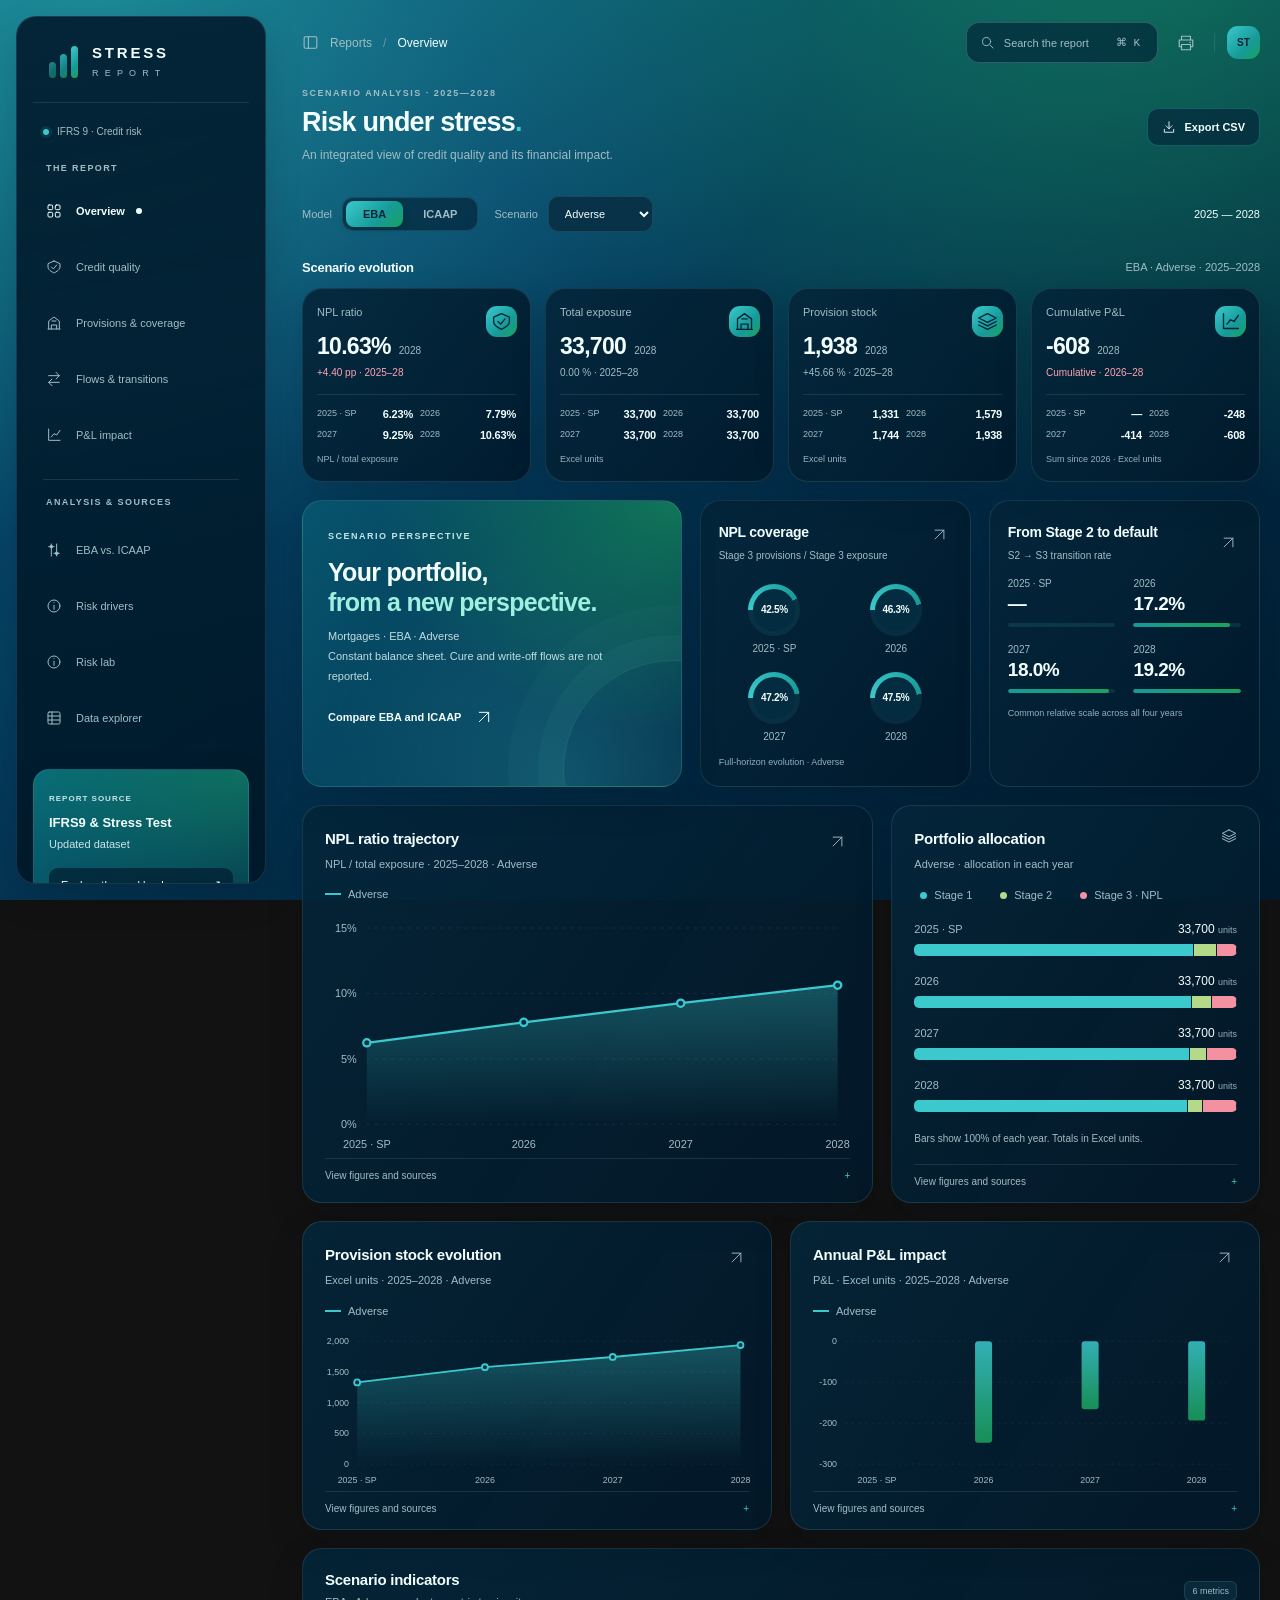
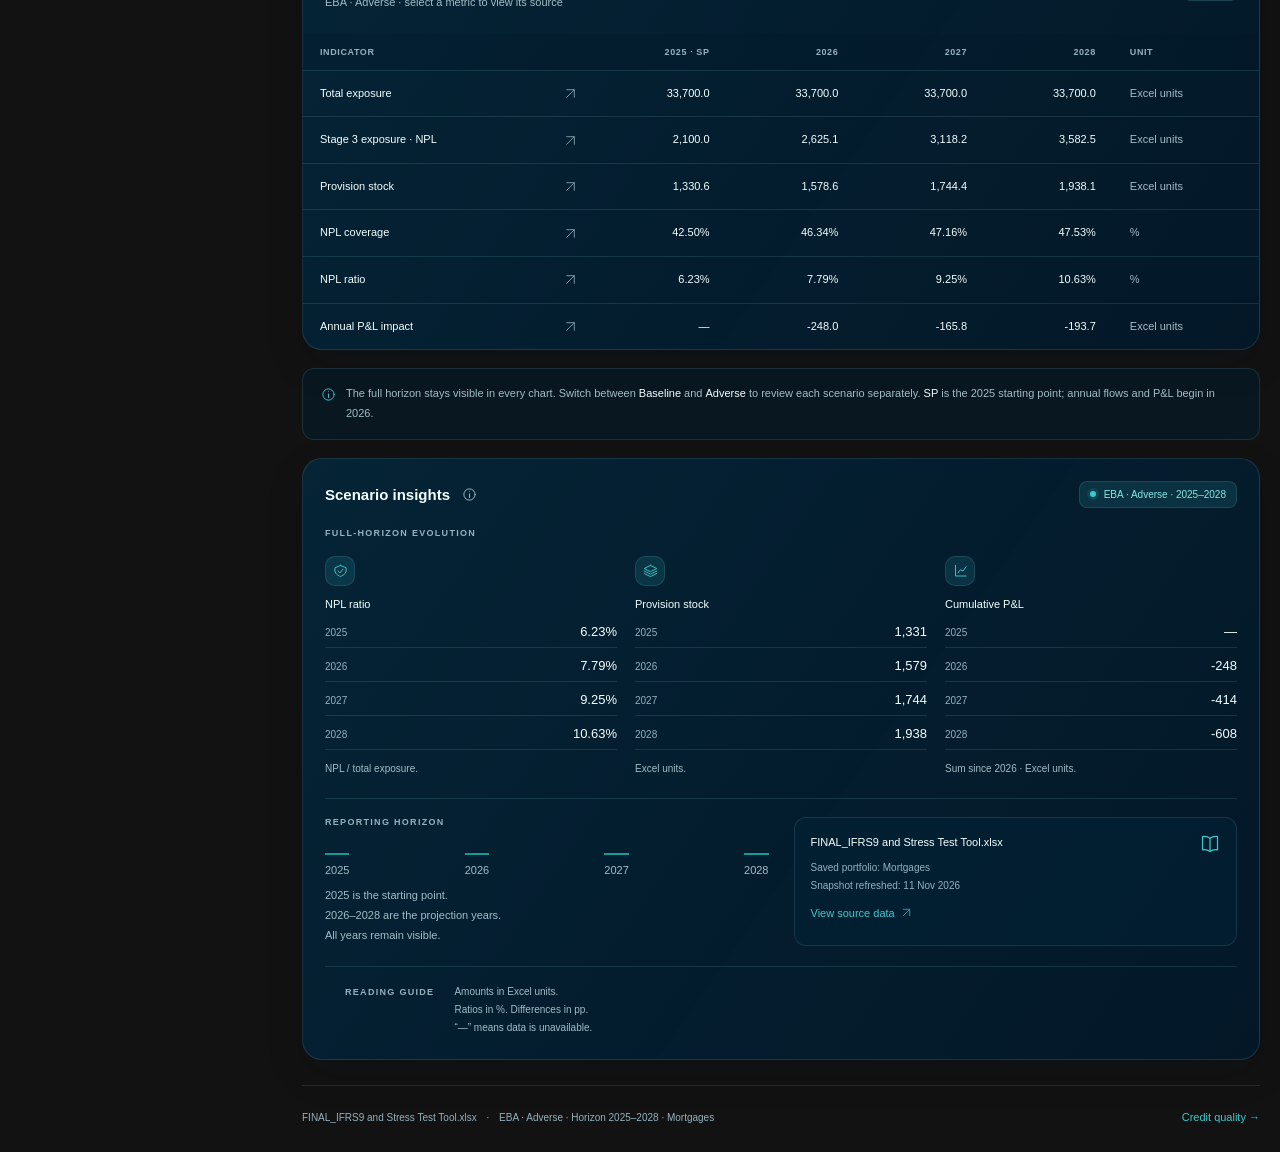
==== commit a81baecf: "Add risk attribution, stage migration and interactive stress tools Integrate the reference charts in" ====
--- a/dashboard.html
+++ b/dashboard.html
@@ -47,6 +47,28 @@
 @media(max-width:800px){.app-shell{margin-left:0;padding:0 20px}.sidebar{inset:0 auto 0 0;transform:translateX(-105%);width:258px;border-radius:0 20px 20px 0;transition:transform 200ms;visibility:hidden}.sidebar.open{transform:none;visibility:visible}.sidebar-close{display:grid;position:absolute;right:12px;top:12px}.brand{margin-top:12px}.sidebar-scrim:not([hidden]){display:block;position:fixed;inset:0;z-index:25;background:rgba(0,16,29,.68);backdrop-filter:blur(4px)}body.navigation-open{overflow:hidden}.mobile-menu{display:grid}.topbar{min-height:73px}.crumb-home{display:none}.breadcrumbs{gap:9px;font-size:11px}.top-actions{gap:8px}.top-divider{display:none}.profile{width:29px;height:29px;font-size:9px}.page-heading p{font-size:11px}.page-heading h1{font-size:26px}.filterbar{gap:20px}.kpi{padding:19px}.kpi-years{gap:12px}.kpi-year strong{font-size:12px}.grid-main,.grid-two{grid-template-columns:1fr 1fr}.coverage-ring-item{flex-direction:row}.vision-highlights{grid-template-columns:1.35fr 1fr}.welcome-panel{min-height:246px}.insights{padding:20px}.report-horizon .filter-label{display:none}.chart-label{font-size:14px}.stage-timeline{padding:18px;gap:17px}.chart-legend{gap:12px;padding-left:18px}.legend-item{font-size:10px}}
 @media(max-width:600px){:root{--gap:16px;--radius:18px}.app-shell{padding:0 16px}.topbar{min-height:68px;gap:8px}.breadcrumbs{font-size:10px;gap:7px}.top-actions{gap:5px}.profile{display:none}.search-trigger{padding:8px;border-radius:9px}.icon-btn{width:31px;height:31px}.page-heading{align-items:flex-start;gap:10px;margin-bottom:12px}.page-heading .eyebrow{font-size:8px;letter-spacing:1px}.page-heading h1{font-size:25px}.page-heading p{font-size:11px;max-width:270px}.page-heading .button span{display:none}.page-heading .button{padding:10px}.filterbar{flex-wrap:wrap;gap:13px 18px;margin-bottom:17px}.filter-label{font-size:10px}.filter-group{gap:9px}.segmented button{padding:7px 16px}.report-horizon{width:100%;margin:0;padding-top:12px;border-top:1px solid var(--line);justify-content:space-between}.report-horizon .filter-label{display:block}.report-horizon strong{font-size:11px}.section-intro span{font-size:9px}.section-intro h2{font-size:12px}.kpi-grid{gap:12px}.kpi{padding:16px 12px 13px}.kpi-label{font-size:10px;padding-right:28px;min-height:33px;max-width:155px}.kpi-icon{width:28px;height:28px;right:11px;top:14px;border-radius:9px}.kpi-icon svg{width:16px}.kpi-value{font-size:23px;gap:5px}.kpi-value small{font-size:9px}.kpi-delta{font-size:9px}.kpi-years{grid-template-columns:1fr 1fr;gap:10px 12px;margin-top:13px;padding-top:11px}.kpi-year{flex-direction:column;gap:3px}.kpi-year strong{font-size:12px}.kpi-note{font-size:9px;margin-top:10px}.vision-highlights,.grid-main,.grid-two{grid-template-columns:1fr}.migration-summary{grid-column:auto}.welcome-panel{min-height:240px;padding:24px}.welcome-panel h2{font-size:27px}.welcome-panel p{max-width:90%}.coverage-rings{grid-template-columns:repeat(4,1fr);padding:21px 18px 5px;gap:10px}.coverage-ring-item{flex-direction:column;gap:9px}.coverage-ring{width:58px;height:58px}.coverage-ring strong{font-size:11px}.coverage-summary .summary-caption{text-align:center;padding-top:15px}.migration-years{gap:13px;padding-top:22px}.migration-years strong{font-size:18px}.migration-summary .summary-caption{padding-top:20px}.panel-header{padding:20px 19px 0}.panel-header h2{font-size:15px}.panel-header p{font-size:10px}.chart-wrap{margin:10px 9px 0}.chart-legend{padding:16px 19px 0;gap:18px}.chart-label{font-size:20px}.chart-data{margin:0 19px 15px}.stage-timeline{padding:20px 19px 18px;gap:21px}.stage-stack{height:16px}.stage-year-label strong{font-size:13px}.stage-year-label>span{font-size:11px}.table-heading{padding:20px 18px}.table-heading h2{font-size:14px}.table-heading p{font-size:10px}.table-heading .row-chip{font-size:8px}.table-foot{font-size:9px;padding:12px}.insights{padding:19px;gap:21px}.rail-top{align-items:flex-start;flex-direction:column;gap:12px}.rail-title{font-size:14px}.insights>.insight-block:nth-child(2){grid-template-columns:1fr;gap:23px}.insight-item{display:grid;grid-template-columns:30px 1fr;gap:12px}.rail-series{display:grid;grid-template-columns:1fr 1fr;gap:8px 18px}.rail-series b{font-size:13px}.insight-item strong{font-size:12px}.insights>.insight-block:nth-child(4){display:block}.horizon-static{margin:18px 0}.insights .rail-workbook{margin-top:17px}.rail-end{display:block}.rail-end .rail-label{margin-bottom:10px}.rail-end br{display:block}.rail-end .rail-caption{font-size:11px}.note{font-size:10px;padding:15px}.report-footer{align-items:flex-start;font-size:9px;gap:16px}.report-footer .text-btn{font-size:10px;max-width:115px;text-align:right}.report-footer>span{max-width:65%}.detail-dialog{padding:25px 17px}.detail-dialog h2{font-size:20px}.detail-dialog .panel-header{padding:15px 14px 0}.detail-dialog .panel-header h2{font-size:14px}.detail-dialog .eyebrow{max-width:85%;line-height:1.7;font-size:9px}.comparison-banner{padding:20px;gap:15px;align-items:flex-start}.compare-icon{padding:10px}.comparison-banner h2{font-size:14px}.comparison-banner p{font-size:11px}.data-toolbar .input-wrap{flex-basis:100%}.data-toolbar select{flex:1;max-width:100%}.data-count{width:100%;text-align:right}.tabbar{gap:20px}.tabbar button{font-size:11px}.chart-toolbar{align-items:flex-start;flex-direction:column}.chart-toolbar select{max-width:100%;width:100%}}
 @media(max-width:360px){.app-shell{padding:0 12px}.kpi{padding:14px 10px}.kpi-value{font-size:21px}.kpi-icon{width:25px;height:25px;right:8px}.kpi-label{font-size:9px}.coverage-ring{width:52px;height:52px}.coverage-rings{padding-left:12px;padding-right:12px}.breadcrumbs{gap:5px}.top-actions{gap:2px}}
+/* Reference interaction: outlined arrow and a quiet trailing selection dot. */
+:root{--report-cursor:url("data:image/svg+xml,%3Csvg%20xmlns%3D%22http%3A%2F%2Fwww.w3.org%2F2000%2Fsvg%22%20width%3D%2232%22%20height%3D%2236%22%20viewBox%3D%220%200%2032%2036%22%3E%3Cdefs%3E%3Cfilter%20id%3D%22s%22%20x%3D%22-35%25%22%20y%3D%22-25%25%22%20width%3D%22180%25%22%20height%3D%22180%25%22%3E%3CfeDropShadow%20dx%3D%220%22%20dy%3D%221.5%22%20stdDeviation%3D%221.1%22%20flood-color%3D%22%23000%22%20flood-opacity%3D%22.3%22%2F%3E%3C%2Ffilter%3E%3C%2Fdefs%3E%3Cpath%20d%3D%22M4%203%2027%2012%2016%2017%2011%2029Z%22%20fill%3D%22%23090C0D%22%20stroke%3D%22%23FFF%22%20stroke-width%3D%222.4%22%20stroke-linejoin%3D%22round%22%20filter%3D%22url%28%23s%29%22%2F%3E%3C%2Fsvg%3E") 4 3;--report-cursor-action:url("data:image/svg+xml,%3Csvg%20xmlns%3D%22http%3A%2F%2Fwww.w3.org%2F2000%2Fsvg%22%20width%3D%2236%22%20height%3D%2240%22%20viewBox%3D%220%200%2032%2036%22%3E%3Cdefs%3E%3Cfilter%20id%3D%22s%22%20x%3D%22-35%25%22%20y%3D%22-25%25%22%20width%3D%22180%25%22%20height%3D%22180%25%22%3E%3CfeDropShadow%20dx%3D%220%22%20dy%3D%221.5%22%20stdDeviation%3D%221.1%22%20flood-color%3D%22%23000%22%20flood-opacity%3D%22.3%22%2F%3E%3C%2Ffilter%3E%3C%2Fdefs%3E%3Cpath%20d%3D%22M4%203%2027%2012%2016%2017%2011%2029Z%22%20fill%3D%22%23090C0D%22%20stroke%3D%22%23FFF%22%20stroke-width%3D%222.4%22%20stroke-linejoin%3D%22round%22%20filter%3D%22url%28%23s%29%22%2F%3E%3C%2Fsvg%3E") 5 3}
+@media(hover:hover) and (pointer:fine){
+ body{cursor:var(--report-cursor),auto}
+ a,button,select,summary,[role="button"],.chart-node,[data-tooltip]{cursor:var(--report-cursor-action),pointer}
+ button:disabled,[aria-disabled="true"]{cursor:not-allowed}
+ input,textarea,[contenteditable="true"]{cursor:text}
+}
+#navigation a{position:relative;border:0;background:transparent;box-shadow:none;border-radius:8px;padding:10px;gap:11px;color:var(--muted);transition:color 180ms ease}
+#navigation a .nav-icon{background:transparent;border:0;box-shadow:none;width:22px;height:31px;color:inherit;border-radius:0;transition:color 180ms ease}
+#navigation a>span:last-child{flex:0 1 auto;min-width:0}
+#navigation a::after{content:"";display:block;width:6px;height:6px;flex:0 0 6px;border-radius:50%;background:currentColor;opacity:0;transform:scale(.4);transition:opacity 180ms ease,transform 180ms ease}
+#navigation a:hover,#navigation a:focus-visible,#navigation a.active{color:var(--text);background:transparent;border-color:transparent;box-shadow:none}
+#navigation a.active{font-weight:600}
+#navigation a.active::after{opacity:1;transform:scale(1)}
+#navigation a:focus-visible{outline:2px solid var(--accent-strong);outline-offset:-2px}
+@media(forced-colors:active){#navigation a.active::after{background:LinkText}}
+
+/* Attribution, combined comparisons and recalculation use the same report tokens. */
+.analysis-panel{min-width:0}.analysis-panel .panel-header{padding-bottom:4px}.analysis-caption{padding:6px 24px 20px;color:var(--muted);font-size:10px;line-height:1.7}.analysis-toolbar{display:flex;align-items:center;gap:16px;margin:8px 0 18px;flex-wrap:wrap}.analysis-toolbar>span,.analysis-toolbar>label{font-size:11px;color:var(--muted)}.analysis-toolbar .segmented{margin-left:auto}.analysis-toolbar select,.analysis-field select{background:#07344A;border:1px solid var(--line);border-radius:9px;padding:10px 12px;font-size:12px;max-width:100%}.scope-context{font-size:11px;line-height:1.7;color:var(--muted);margin:-3px 0 18px}.legend-dot{display:inline-block;width:7px;height:7px;border-radius:50%;flex-shrink:0}.compare-stage-timeline{gap:17px}.absolute-stack{min-width:0}.analysis-source{color:var(--muted);font-size:10px;min-width:170px;max-width:340px;white-space:normal;line-height:1.6}.waterfall-chart{width:100%;height:auto}.waterfall-value{font-size:11px;fill:var(--text);font-weight:500}.waterfall-label{font-size:11px}.flow-year-toolbar{padding:12px 24px 0;margin-bottom:0;gap:12px}.flow-year-toolbar>span{margin-left:auto;font-size:10px}.sankey-scroll{overflow-x:auto;margin:12px 15px 0}.sankey-chart{width:100%;min-width:640px;height:auto}.sankey-chart .chart-label{font-size:12px}.sankey-chart .flow-value{font-size:11px;fill:var(--text)}.sankey-flow{transition:opacity 150ms}.sankey-flow:hover,.sankey-flow:focus-visible{opacity:.9;outline:none;stroke:var(--text);stroke-width:.8}.flow-reading{padding:0 24px 18px;font-size:11px;line-height:1.75;color:var(--muted)}.flow-reading strong{font-size:12px;color:var(--text);display:block;margin-bottom:6px}.lab-intro{display:flex;align-items:flex-start;justify-content:space-between;gap:32px;margin:0 0 26px;padding:5px 0}.lab-intro h2{font-size:21px;margin:10px 0;line-height:1.5;font-weight:500;max-width:530px}.lab-intro p{font-size:12px;line-height:1.8;color:var(--muted);max-width:600px}.lab-intro details{max-width:380px;font-size:11px;line-height:1.8;color:var(--muted);background:rgba(0,34,54,.45);padding:16px 18px;border:1px solid var(--line);border-radius:12px}.lab-intro summary{cursor:pointer;color:var(--text);font-size:11px}.lab-intro details p{font-size:11px;margin-top:12px}.lab-tabs{margin-bottom:22px}.analysis-form{display:grid;grid-template-columns:repeat(3,minmax(0,1fr));gap:18px;padding:22px 24px 14px}.analysis-field{display:flex;flex-direction:column;gap:9px;min-width:0;font-size:11px;color:var(--muted)}.analysis-field input{width:100%;min-width:0;background:rgba(0,23,40,.55);border:1px solid rgba(161,189,198,.3);border-radius:9px;padding:11px 13px;color:var(--text);font-size:14px;font-variant-numeric:tabular-nums}.analysis-field input:focus{border-color:var(--accent)}.analysis-field input:disabled{opacity:.38;cursor:not-allowed}.analysis-actions{display:flex;align-items:center;gap:19px;flex-wrap:wrap;padding:8px 24px 20px}.analysis-actions>span{font-size:10px;color:var(--muted)}.applied-inputs{display:flex;flex-wrap:wrap;gap:10px 23px;padding:3px 24px 15px;color:var(--muted);font-size:10px}.applied-inputs b{color:var(--text);font-weight:500}.simulation-summary{display:grid;grid-template-columns:repeat(3,minmax(0,1fr));gap:24px;margin:24px 0 28px;padding:24px 0;border-top:1px solid var(--line);border-bottom:1px solid var(--line)}.simulation-summary>div{padding:0 22px;border-right:1px solid var(--line);min-width:0}.simulation-summary>div:first-child{padding-left:0}.simulation-summary>div:last-child{border:0}.simulation-summary span{display:block;color:var(--muted);font-size:11px}.simulation-summary strong{display:block;font-size:28px;font-weight:500;letter-spacing:-.8px;margin:12px 0;color:var(--accent-strong)}.simulation-summary small{display:block;color:var(--muted);font-size:11px;line-height:1.7}.analysis-error{padding:18px 22px;margin:18px 0;border:1px solid rgba(243,145,161,.4);background:rgba(243,145,161,.08);color:var(--negative);border-radius:12px;font-size:12px;line-height:1.8}.tornado-chart{width:100%;height:auto}.tornado-chart .chart-label{font-size:12px}.reverse-form{padding:22px 24px 10px;display:grid;grid-template-columns:1.3fr 1fr auto;gap:20px;align-items:end}.reverse-form .button{margin-bottom:1px;height:42px}.reverse-result{margin:16px 24px 6px;padding:20px 0;border-top:1px solid var(--line);border-bottom:1px solid var(--line)}.reverse-result strong{font-size:16px;line-height:1.6;display:block;font-weight:500}.reverse-result p{font-size:11px;color:var(--muted);line-height:1.8;margin-top:9px}.reverse-result.crossed strong{color:var(--negative)}#reverse-output>.panel{background:transparent;border:0;box-shadow:none;border-radius:0}.stress-heatmap{min-width:650px}.stress-heatmap th{white-space:normal}.stress-heatmap .within-limit{background:rgba(59,201,205,.06)}.stress-heatmap .limit-breached{background:rgba(243,145,161,.16);color:#FFD4DC}.limit-marker{display:block;font-size:8px;text-transform:uppercase;letter-spacing:.6px;margin-top:5px}.capital-empty{padding:28px 0 20px;line-height:1.8}.capital-empty strong{display:block;font-size:17px;font-weight:500;margin-bottom:8px}.capital-empty p{font-size:12px;color:var(--muted);max-width:650px}.capital-input-table{margin-top:10px}.capital-input-table table{min-width:750px}.capital-input-table td{padding:12px}.capital-input-table .analysis-field>span{font-size:9px}.capital-input-table input{max-width:180px}.capital-input-table th:first-child{max-width:150px;white-space:normal;line-height:1.7}.capital-main{padding-bottom:20px}.growth-table{min-width:680px}.growth-table tbody tr:nth-child(5),.growth-table tbody tr:nth-child(6){color:var(--accent-strong)}
+@media(max-width:1100px){.analysis-form{grid-template-columns:repeat(2,minmax(0,1fr))}.lab-intro{flex-direction:column;gap:18px}.lab-intro details{max-width:none;width:100%}.reverse-form{grid-template-columns:1fr 1fr}.reverse-form .button{grid-column:1/-1;justify-self:start}.simulation-summary{gap:12px}.simulation-summary>div{padding:0 10px}.simulation-summary strong{font-size:25px}}
+@media(max-width:600px){.analysis-toolbar{gap:12px}.analysis-toolbar .segmented{margin-left:0;width:100%;display:flex}.analysis-toolbar .segmented button{flex:1;padding:9px 8px;font-size:11px}.analysis-caption{padding:7px 19px 18px;font-size:10px}.scope-context{font-size:10px}.analysis-form{padding:20px 19px 12px;gap:16px 13px}.analysis-field{font-size:10px}.analysis-field span{min-height:27px;line-height:1.5}.analysis-field input{padding:11px 9px;font-size:13px}.analysis-actions{padding:8px 19px 20px;gap:15px}.analysis-actions>span{width:100%}.applied-inputs{padding:0 19px 13px;gap:9px 15px}.simulation-summary{grid-template-columns:1fr;margin:18px 0;padding:4px 0;gap:0}.simulation-summary>div,.simulation-summary>div:first-child{padding:16px 0;border:0;border-bottom:1px solid var(--line)}.simulation-summary strong{font-size:27px;margin:8px 0}.simulation-summary small{font-size:10px}.lab-intro{margin-bottom:18px}.lab-intro h2{font-size:20px;max-width:320px}.lab-intro p{font-size:11px}.lab-tabs{gap:13px;overflow-x:auto}.lab-tabs button{font-size:10px;white-space:nowrap;padding-bottom:13px}.flow-year-toolbar{padding:12px 19px 0;flex-wrap:wrap}.flow-year-toolbar>span{margin-left:0;width:100%}.flow-reading{padding:0 19px 16px}.flow-reading strong{font-size:11px}.sankey-scroll{margin-left:10px;margin-right:10px}.reverse-form{padding:20px 19px 8px;grid-template-columns:1fr}.reverse-form .button{grid-column:auto}.reverse-form .analysis-field span{min-height:0}.reverse-result{margin:14px 19px 4px;padding:16px 0}.reverse-result strong{font-size:14px}.waterfall-chart{min-width:560px}.analysis-panel .chart-wrap:has(.waterfall-chart),.analysis-panel .chart-wrap:has(.tornado-chart){overflow-x:auto;padding-bottom:5px}.tornado-chart{min-width:620px}.analysis-panel .waterfall-chart .chart-label,.analysis-panel .tornado-chart .chart-label{font-size:11px}.capital-main{grid-template-columns:1fr}.capital-main .analysis-field span{min-height:0}.capital-empty{padding:20px 0}.capital-empty strong{font-size:15px}.capital-input-table .analysis-field span{min-height:0}.capital-input-table input{min-width:110px}}
 @media(prefers-reduced-motion:reduce){*,*:before,*:after{scroll-behavior:auto!important;animation:none!important;transition:none!important}}
 @media print{
  :root{color-scheme:light;--bg:white;--panel:white;--surface:white;--text:#17212D;--muted:#455A65;--faint:#536873;--line:#D9E2E7;--accent:#006C78;--shadow:none;--positive:#176B47;--negative:#A12242;--panel-hover:#F1F5F6}
@@ -94,6 +116,400 @@
   <div id="toast" role="status" class="toast"></div>
   <noscript><p>Enable JavaScript to navigate the interactive report.</p></noscript>
   <script id="report-data" type="application/json">{"meta":{"sourceFile":"FINAL_IFRS9 and Stress Test Tool.xlsx","sourceDate":null,"importedAt":"2026-11-11T09:50:14.916872+01:00","sourceDateReference":null,"sha256":"0f5cfec7991f587fa530358a1ed6e874fc97bdad3871269b9908a096cc805629","segment":"Mortgages","segmentLabel":"Hipotecas","amountUnit":"unidades del Excel","currency":null,"resultsYears":[2025,2026,2027,2028],"parameterYears":[2029],"valueBasis":"Valores guardados en el Excel, sin recalcular ni modificar el libro.","notes":["Los dos motores contienen resultados guardados para Mortgages (Hipotecas).","Database contiene los parámetros de las carteras indicadas en database.portfolios.","2029 aparece solo para algunos parámetros forward; no es un ejercicio completo de resultados.","El Excel no declara moneda ni escala monetaria. Se conservan las unidades originales.","Impacto P&L anual: se conserva el valor guardado y su signo contable, sin añadir ajustes.","El archivo no incluye las filas auxiliares de one-offs, acumulados y controles de la versión anterior."]},"periods":[2025,2026,2027,2028,2029],"metrics":[{"id":"r9","row":9,"label":"Crecimiento de la exposición","originalLabel":"EAD Growth Rate","description":"Speed of growth of the portfolio. (%)","unit":"percent","category":"Crecimiento"},{"id":"r10","row":10,"label":"Nuevas exposiciones / amortizaciones","originalLabel":"New Exposures / Prepayments","description":"Volume of new exposure or prepayments affecting stage 1. Assumption that this exposure completely enters in stage 1 and is not affected by any transition.","unit":"amount","category":"Crecimiento"},{"id":"r11","row":11,"label":"Exposición total","originalLabel":"Total exposure (Exp)","description":"Total size of the portfolio.","unit":"amount","category":"Exposición"},{"id":"r12","row":12,"label":"Exposición performing","originalLabel":"Performing exposure (Perf Exp)","description":"Performing exposure of the portfolio.","unit":"amount","category":"Exposición"},{"id":"r13","row":13,"label":"Exposición Stage 1","originalLabel":"of which: stage 1 (Exp S1)","description":"Stage 1 exposure under IFRS 9.","unit":"amount","category":"Exposición"},{"id":"r14","row":14,"label":"Exposición Stage 2","originalLabel":"of which: stage 2 (Exp S2)","description":"Stage 2 exposure under IFRS 9.","unit":"amount","category":"Exposición"},{"id":"r15","row":15,"label":"Exposición Stage 3 · NPL","originalLabel":"Non-performing exposure (Exp S3)","description":"NPL exposure, equivalent to stage 3 under IFRS 9.","unit":"amount","category":"Exposición"},{"id":"r16","row":16,"label":"Stock de provisiones","originalLabel":"Stock of provisions \n(Prov Stock)","description":"Total provisions.","unit":"amount","category":"Provisiones"},{"id":"r17","row":17,"label":"Provisiones performing","originalLabel":"of which: Performing assets\n(Prov Stock Perf)","description":"Provisions for performing exposure.","unit":"amount","category":"Provisiones"},{"id":"r18","row":18,"label":"Provisiones Stage 1","originalLabel":"of which: stage 1\n(Prov Stock S1)","description":"Provisions corresponding to stage 1 exposure.","unit":"amount","category":"Provisiones"},{"id":"r19","row":19,"label":"Provisiones Stage 2","originalLabel":"of which: stage 2\n(Prov Stock S2)","description":"Provisions corresponding to stage 2 exposure.","unit":"amount","category":"Provisiones"},{"id":"r20","row":20,"label":"Provisiones Stage 3","originalLabel":"of which: Non-performing assets (Prov Stock S3)","description":"Provisions corresponding to NPLs.","unit":"amount","category":"Provisiones"},{"id":"r21","row":21,"label":"Cobertura performing","originalLabel":"Coverage ratio: Performing exposure","description":"Coverage ratio of Perforing exposure.","unit":"percent","category":"Coberturas"},{"id":"r22","row":22,"label":"Cobertura Stage 1","originalLabel":"Coverage ratio: Stage 1","description":"Coverage ratio of stage 1.","unit":"percent","category":"Coberturas"},{"id":"r23","row":23,"label":"Cobertura Stage 2","originalLabel":"Coverage ratio: Stage 2","description":"Coverage ratio of stage 2.","unit":"percent","category":"Coberturas"},{"id":"r24","row":24,"label":"Cobertura NPL","originalLabel":"Coverage ratio: Non-performing exposure (%)","description":"Coverage ratio of NPLs.","unit":"percent","category":"Coberturas"},{"id":"r25","row":25,"label":"Transición S1 → S2","originalLabel":"TR1-2","description":"Transition from stage 1 to stage 2.","unit":"percent","category":"Transiciones"},{"id":"r26","row":26,"label":"Transición S2 → S1","originalLabel":"TR2-1","description":"Transition from stage 2 to stage 1.","unit":"percent","category":"Transiciones"},{"id":"r27","row":27,"label":"Transición S1 → S3","originalLabel":"TR1-3","description":"Transition from stage 1 to stage 3.\nHINT:  It should be assumed that 12m forward looking PD is equivalent to TR1-3 t+1","unit":"percent","category":"Transiciones"},{"id":"r28","row":28,"label":"Transición S2 → S3","originalLabel":"TR2-3","description":"Transition from stage 2 to stage 3.\nHINT:  It should be assumed that 12m forward looking PD is equivalent to TR2-3 t+1","unit":"percent","category":"Transiciones"},{"id":"r29","row":29,"label":"Cura S3 → S1","originalLabel":"TR3-1","description":"Cure from stage 3 to stage 1.","unit":"percent","category":"Transiciones"},{"id":"r30","row":30,"label":"Cura S3 → S2","originalLabel":"TR3-2","description":"Cure from stage 3 to stage 2.","unit":"percent","category":"Transiciones"},{"id":"r31","row":31,"label":"Tasa de write-offs","originalLabel":"Write-Offs","description":"NPLs that are removed from the balance. (%)","unit":"percent","category":"Transiciones"},{"id":"r32","row":32,"label":"Exposición S1 → S2","originalLabel":"Exposure Flow S1 - S2","description":"Exposure moving from stage 1 to stage 2.","unit":"amount","category":"Flujos de exposición"},{"id":"r33","row":33,"label":"Exposición S2 → S1","originalLabel":"Exposure Flow S2 - S1","description":"Exposure moving from stage 2 to stage 1.","unit":"amount","category":"Flujos de exposición"},{"id":"r34","row":34,"label":"Entradas en NPL","originalLabel":"Exposure Flow SX - S3 (NPL Entries)","description":"Exposure moving to stage 3.","unit":"amount","category":"Flujos de exposición"},{"id":"r35","row":35,"label":"Exposición S1 → S3","originalLabel":"of which: Exposure Flow S1 - S3","description":"Exposure moving from stage 1 to stage 3.","unit":"amount","category":"Flujos de exposición"},{"id":"r36","row":36,"label":"Exposición S2 → S3","originalLabel":"of which: Exposure Flow S2 - S3","description":"Exposure moving from stage 2 to stage 3.","unit":"amount","category":"Flujos de exposición"},{"id":"r37","row":37,"label":"Salidas de NPL","originalLabel":"Exposure Flow S3-SX (NPL Exits)","description":"Exposure exiting stage 3.","unit":"amount","category":"Flujos de exposición"},{"id":"r38","row":38,"label":"Exposición S3 → S1","originalLabel":"of which: Exposure Flow S3 - S1","description":"Exposure moving from stage 3 to stage 1.","unit":"amount","category":"Flujos de exposición"},{"id":"r39","row":39,"label":"Exposición S3 → S2","originalLabel":"of which: Exposure Flow S3 - S2","description":"Exposure moving from stage 3 to stage 2.","unit":"amount","category":"Flujos de exposición"},{"id":"r40","row":40,"label":"LGD 12 meses · Stage 1","originalLabel":"LGD12M1-3","description":"Loss Given Default for stage 1 exposure.","unit":"percent","category":"Parámetros de riesgo"},{"id":"r41","row":41,"label":"LGD 12 meses · Stage 2","originalLabel":"LGD12M2-3","description":"Loss Given Default for stage 2 exposure.","unit":"percent","category":"Parámetros de riesgo"},{"id":"r42","row":42,"label":"PD lifetime","originalLabel":"PD Lifetime","description":"PD Lifetime for stage 2 exposure.","unit":"percent","category":"Parámetros de riesgo"},{"id":"r43","row":43,"label":"Loss rate lifetime S1 → S2","originalLabel":"LRLT1-2","description":"Loss Rate that must be applied for exposure entering to Stage 2.","unit":"percent","category":"Parámetros de riesgo"},{"id":"r44","row":44,"label":"Loss rate lifetime S2 → X","originalLabel":"LRLT2-X","description":"Loss Rate that must be applied for old Stage 2 exposure.","unit":"percent","category":"Parámetros de riesgo"},{"id":"r45","row":45,"label":"Loss rate lifetime S3 → S3","originalLabel":"LRLT3-3","description":"Loss Rate for stage 3 exposure.","unit":"percent","category":"Parámetros de riesgo"},{"id":"r46","row":46,"label":"Deterioro de nuevas entradas / liberación por amortizaciones","originalLabel":"Gross Imp Flow of New Entries (+) \nRelease of Provisions of Prepayments (-)","description":"Movements of provisions regarding the new loans, or old loans exiting the balance.\nHINT: Gross impairment calculated as the exposure in movement multiply by the corresponding risk paremeters.\nRelease of provisions calculated as the exposure in movement multiply by the corresponding coverage ratio. (Exit movement)","unit":"amount","category":"Flujos de deterioro"},{"id":"r47","row":47,"label":"Deterioro bruto S1 → S2","originalLabel":"Gross Imp Flow S1 - S2","description":"Provisions entering stage 2 corresponding to Exposure Flow S1-S2.","unit":"amount","category":"Flujos de deterioro"},{"id":"r48","row":48,"label":"Liberación de provisiones S1 → S2","originalLabel":"Release of Provisions S1 - S2 ","description":"Provisions exiting stage 1 corresponding to Exposure Flow S1-S2.","unit":"amount","category":"Flujos de deterioro"},{"id":"r49","row":49,"label":"Deterioro bruto S2 → S1","originalLabel":"Gross Imp Flow S2 - S1","description":"Provisions entering stage 1 corresponding to Exposure Flow S2-S1.","unit":"amount","category":"Flujos de deterioro"},{"id":"r50","row":50,"label":"Liberación de provisiones S2 → S1","originalLabel":"Release of Provisions S2 - S1","description":"Provisions exiting stage 2 corresponding to Exposure Flow S2-S1.","unit":"amount","category":"Flujos de deterioro"},{"id":"r51","row":51,"label":"Deterioro bruto de entradas en NPL","originalLabel":"Gross Imp Flow SX - S3","description":"Provision entering stage 3 corresponding to new NPLs.","unit":"amount","category":"Flujos de deterioro"},{"id":"r52","row":52,"label":"Deterioro bruto S1 → S3","originalLabel":"of which: Gross Imp Flow S1 - S3","description":"Provisions entering stage 3 corresponding to Exposure Flow S1-S3.","unit":"amount","category":"Flujos de deterioro"},{"id":"r53","row":53,"label":"Deterioro bruto S2 → S3","originalLabel":"of which: Gross Imp Flow S2 - S3","description":"Provisions entering stage 3 corresponding to Exposure Flow S2-S3.","unit":"amount","category":"Flujos de deterioro"},{"id":"r54","row":54,"label":"Liberación de provisiones S1 → S3","originalLabel":"Release of Provisions S1 - S3","description":"Provisions exiting stage 1 corresponding to Exposure Flow S1-S3.","unit":"amount","category":"Flujos de deterioro"},{"id":"r55","row":55,"label":"Liberación de provisiones S2 → S3","originalLabel":"Release of Provisions S2 - S3","description":"Provisions exiting stage 2 corresponding to Exposure Flow S2-S3.","unit":"amount","category":"Flujos de deterioro"},{"id":"r56","row":56,"label":"Deterioro bruto S3 → S1","originalLabel":"Gross Imp Flow S3 - S1","description":"Same logic as previous flows. Only applicable for ICAAP methodology.","unit":"amount","category":"Flujos de deterioro"},{"id":"r57","row":57,"label":"Deterioro bruto S3 → S2","originalLabel":"Gross Imp Flow S3 - S2","description":"Same logic as previous flows. Only applicable for ICAAP methodology.","unit":"amount","category":"Flujos de deterioro"},{"id":"r58","row":58,"label":"Liberación de provisiones en salidas de NPL","originalLabel":"Release of Provisions S3 - SX","description":"Same logic as previous flows. Only applicable for ICAAP methodology.","unit":"amount","category":"Flujos de deterioro"},{"id":"r59","row":59,"label":"Liberación de provisiones S3 → S1","originalLabel":"of which: Release of Provisions S3 - S1","description":"Same logic as previous flows. Only applicable for ICAAP methodology.","unit":"amount","category":"Flujos de deterioro"},{"id":"r60","row":60,"label":"Liberación de provisiones S3 → S2","originalLabel":"of which: Release of Provisions S3 - S2","description":"Same logic as previous flows. Only applicable for ICAAP methodology.","unit":"amount","category":"Flujos de deterioro"},{"id":"r61","row":61,"label":"Deterioro bruto S1 → S1","originalLabel":"Gross Imp Flow S1 - S1","description":"Deterioration of exposure staying in stage 1.\nHINT: Only the exposure that begisn and ends in stage 1 must be considered, and must be contrasted its coverage ratio and the corresponding year risk parameters.","unit":"amount","category":"Flujos de deterioro"},{"id":"r62","row":62,"label":"Deterioro bruto S2 → S2","originalLabel":"Gross Imp Flow S2 - S2","description":"Deterioration of exposure staying in stage 2.\nHINT: Only the exposure that begisn and ends in stage 2 must be considered, and must be contrasted its coverage ratio and the corresponding year risk parameters.","unit":"amount","category":"Flujos de deterioro"},{"id":"r63","row":63,"label":"Deterioro bruto S3 → S3","originalLabel":"Gross Imp Flow S3 - S3","description":"Deterioration of exposure staying in stage 3.\nHINT: Only the exposure that begisn and ends in stage 3 must be considered, and must be contrasted its coverage ratio and the corresponding year risk parameters.","unit":"amount","category":"Flujos de deterioro"},{"id":"r64","row":64,"label":"Write-offs brutos","originalLabel":"Gross Write-Offs","description":"Gross flow of NPLs exiting the balance.","unit":"amount","category":"Write-offs"},{"id":"r65","row":65,"label":"Liberación de provisiones por write-offs","originalLabel":"Release of Provisions from Write-Offs","description":"Provisions corresponding to the write-offs.","unit":"amount","category":"Write-offs"},{"id":"r66","row":66,"label":"Recuperaciones de write-offs","originalLabel":"Recovery from Write-offs","description":"Recovery of selling the exposure being removed from the balance.","unit":"amount","category":"Write-offs"},{"id":"r67","row":67,"label":"Write-offs netos","originalLabel":"Net Write-Offs","description":"Gross wirte-offs after the consideration of provisions and amount recovered.\nHINT: The gap between the amount provisioned and the exposure being write-off would impact the P&L.","unit":"amount","category":"Write-offs"},{"id":"r69","row":69,"label":"Ratio Stage 2 / performing","originalLabel":"S2 Ratio","description":"Ratio of exposure in stage 2 compared to that performing.","unit":"percent","category":"Ratios"},{"id":"r70","row":70,"label":"Ratio NPL","originalLabel":"NPL Ratio","description":"Total NPLs compared to the total portfolio,","unit":"percent","category":"Ratios"},{"id":"r71","row":71,"label":"Tasa de recuperación de write-offs","originalLabel":"Write-Offs Recovery Rate","description":"Part recovered from the write-off. (%)","unit":"percent","category":"Ratios"},{"id":"r73","row":73,"label":"Impacto P&L anual","originalLabel":"P&L Impact","description":"P&L impact due to changes in provisions.\nHINT: The first one-off (due to the transition to IFRS9 from IAS39 should be reflected in capital and not P&L).\nThe second-off impact (due to the incororation of the adverse scenario in starting point risk parameters) should be account in P&L.","unit":"amount","category":"Resultados"}],"engines":{"EBA":{"sheet":"ST Engine (EBA)","segment":"Mortgages","scenarios":{"baseline":{"label":"Base","columns":["E","F","G","H","I"],"rows":{"9":[null,-0.013,-0.023,-0.005,null],"10":[null,null,null,null,null],"11":[33700,33700,33700,33700,null],"12":[31600,31172.930819132755,30820.97057804096,30506.72844806024,null],"13":[29226.648708091107,29074.275895556464,28977.173579320937,28876.538839393615,null],"14":[2373.351291908893,2098.65492357629,1843.7969987200242,1630.189608666623,null],"15":[2100,2527.069180867245,2879.0294219590387,3193.271551939764,null],"16":[1248.913478871626,1238.5862256007274,1333.4546555943227,1426.7557422455325,null],"17":[356.41347887162607,242.39905904801978,212.39609371963203,189.2129955979708,null],"18":[18.50046863222167,12.094898772551492,11.880641167521583,11.839380924151381,null],"19":[337.9130102394044,230.3041602754683,200.51545255211045,177.37361467381942,null],"20":[892.5,996.1871665527076,1121.0585618746907,1237.5427466475617,null],"21":[0.011278907559228673,0.007775947037332932,0.006891285048335176,0.006202336508161426,null],"22":[0.0006329999999999999,0.0004160000000000001,0.00040999999999999994,0.00041,null],"23":[0.142378,0.10973893692013455,0.10875137159422082,0.10880551178270495,null],"24":[0.425,0.3942065275042585,0.38938767117977735,0.3875469801169312,null],"25":[null,0.004,0.003,0.003,null],"26":[null,0.022,0.023,0.024,null],"27":[null,0.003,0.002,0.002,0.002],"28":[null,0.143,0.14,0.139,0.139],"29":[null,0.011,0.011,0.015,null],"30":[null,0.117,0.117,0.166,null],"31":[null,0.055,0.06,0.035,null],"32":[null,116.90659483236443,87.22282768666939,86.93152073796281,null],"33":[null,52.21372842199564,48.26906324225467,44.25112796928058,null],"34":[null,427.069180867245,351.9602410917936,314.2421299807253,null],"35":[null,87.67994612427331,58.14855179111293,57.95434715864187,null],"36":[null,339.38923474297167,293.81168930068065,256.2877828220834,null],"37":[null,null,null,null,null],"38":[null,null,null,null,null],"39":[null,null,null,null,null],"40":[0.215,0.211,0.208,0.205,0.205],"41":[0.257,0.251,0.248,0.244,0.244],"42":[0.554,0.5694081518025511,0.5709380485583673,0.5775119120881199,null],"43":[0.142378,0.14292144610244034,0.14159263604247507,0.14091290654950125,null],"44":[null,0.10778144610244034,0.10712063604247507,0.10699690654950125,null],"45":[0.425,0.416,0.41,0.404,null],"46":[null,null,null,null,null],"47":[null,16.708459592353606,12.350110095234097,12.249773257954585,null],"48":[null,0.07400187452888667,0.03628469631765447,0.035641923502564746,null],"49":[null,0.021720911023550185,0.019790315929324412,0.018142962467405037,null],"50":[null,7.4340862252668956,5.29699568633577,4.812370861250651,null],"51":[null,103.68716655270755,84.96019771912029,74.41486017610993,null],"52":[null,18.50046863222167,12.094898772551488,11.880641167521583,null],"53":[null,85.18669792048588,72.8652989465688,62.534219008588344,null],"54":[null,0.055501405896664996,0.024189797545102983,0.023761282335043165,null],"55":[null,48.32156046423482,32.24258243856556,27.871647904743355,null],"56":[null,null,null,null,null],"57":[null,null,null,null,null],"58":[null,null,null,null,null],"59":[null,null,null,null,null],"60":[null,null,null,null,null],"61":[null,-6.297787490268177,-0.17357342709647475,1.5630014487226686e-15,null],"62":[null,-68.56166286678801,-4.5992396936906,-2.707592370251598,null],"63":[null,0,39.911197602862785,42.06932459676109,null],"64":[null,null,null,null,null],"65":[null,null,null,null,null],"66":[null,null,null,null,null],"67":[null,null,null,null,null],"69":[0.07510605354142066,0.06732299044170129,0.05982280778768452,0.05343705115552232,null],"70":[0.06231454005934718,0.07498721604947314,0.08543114011747889,0.0947558324017734,null],"71":[null,0.1,0.1,0.1,null],"73":[null,10.32725327089861,-94.86842999359533,-93.30108665120974,null]},"sources":{"9":["E9","F9","G9","H9","I9"],"10":["E10","F10","G10","H10","I10"],"11":["E11","F11","G11","H11","I11"],"12":["E12","F12","G12","H12","I12"],"13":["E13","F13","G13","H13","I13"],"14":["E14","F14","G14","H14","I14"],"15":["E15","F15","G15","H15","I15"],"16":["E16","F16","G16","H16","I16"],"17":["E17","F17","G17","H17","I17"],"18":["E18","F18","G18","H18","I18"],"19":["E19","F19","G19","H19","I19"],"20":["E20","F20","G20","H20","I20"],"21":["E21","F21","G21","H21","I21"],"22":["E22","F22","G22","H22","I22"],"23":["E23","F23","G23","H23","I23"],"24":["E24","F24","G24","H24","I24"],"25":["E25","F25","G25","H25","I25"],"26":["E26","F26","G26","H26","I26"],"27":["E27","F27","G27","H27","I27"],"28":["E28","F28","G28","H28","I28"],"29":["E29","F29","G29","H29","I29"],"30":["E30","F30","G30","H30","I30"],"31":["E31","F31","G31","H31","I31"],"32":["E32","F32","G32","H32","I32"],"33":["E33","F33","G33","H33","I33"],"34":["E34","F34","G34","H34","I34"],"35":["E35","F35","G35","H35","I35"],"36":["E36","F36","G36","H36","I36"],"37":["E37","F37","G37","H37","I37"],"38":["E38","F38","G38","H38","I38"],"39":["E39","F39","G39","H39","I39"],"40":["E40","F40","G40","H40","I40"],"41":["E41","F41","G41","H41","I41"],"42":["E42","F42","G42","H42","I42"],"43":["E43","F43","G43","H43","I43"],"44":["E44","F44","G44","H44","I44"],"45":["E45","F45","G45","H45","I45"],"46":["E46","F46","G46","H46","I46"],"47":["E47","F47","G47","H47","I47"],"48":["E48","F48","G48","H48","I48"],"49":["E49","F49","G49","H49","I49"],"50":["E50","F50","G50","H50","I50"],"51":["E51","F51","G51","H51","I51"],"52":["E52","F52","G52","H52","I52"],"53":["E53","F53","G53","H53","I53"],"54":["E54","F54","G54","H54","I54"],"55":["E55","F55","G55","H55","I55"],"56":["E56","F56","G56","H56","I56"],"57":["E57","F57","G57","H57","I57"],"58":["E58","F58","G58","H58","I58"],"59":["E59","F59","G59","H59","I59"],"60":["E60","F60","G60","H60","I60"],"61":["E61","F61","G61","H61","I61"],"62":["E62","F62","G62","H62","I62"],"63":["E63","F63","G63","H63","I63"],"64":["E64","F64","G64","H64","I64"],"65":["E65","F65","G65","H65","I65"],"66":["E66","F66","G66","H66","I66"],"67":["E67","F67","G67","H67","I67"],"69":["E69","F69","G69","H69","I69"],"70":["E70","F70","G70","H70","I70"],"71":["E71","F71","G71","H71","I71"],"73":["E73","F73","G73","H73","I73"]}},"adverse":{"label":"Adverso","columns":["J","K","L","M","N"],"rows":{"9":[null,-0.03,-0.02,-0.011,null],"10":[null,null,null,null,null],"11":[33700,33699.99999999999,33699.99999999999,33699.99999999999,null],"12":[31600,31074.8769829593,30581.786883644563,30117.464640627208,null],"13":[29226.648708091107,28979.47589555646,28762.664035331913,28586.964757729802,null],"14":[2373.351291908893,2095.401087402841,1819.1228483126522,1530.4998828974062,null],"15":[2100,2625.123017040694,3118.213116355431,3582.5353593727878,null],"16":[1330.6278208515482,1578.609448244401,1744.4282168879731,1938.129654992826,null],"17":[438.1278208515482,362.21973123997975,273.840509076677,235.5279525401203,null],"18":[29.460461897755838,30.602326545707633,29.68306928446254,26.590544484241,null],"19":[408.66735895379236,331.6174046942721,244.15743979221446,208.9374080558793,null],"20":[892.5,1216.3897170044213,1470.587707811296,1702.6017024527057,null],"21":[0.013864804457327476,0.011656352861464653,0.008954365881842227,0.007820311415669528,null],"22":[0.001008,0.0010560000000000003,0.0010320000000000001,0.0009301632653061226,null],"23":[0.17219000000000004,0.15825963186136244,0.13421712558812915,0.13651579486588236,null],"24":[0.425,0.4633648438981194,0.4716123154308708,0.4752504948760055,null],"25":[null,0.006,0.005,0.0035,null],"26":[null,0.019,0.021,0.022,null],"27":[null,0.004,0.004,0.004,0.0037142857142857142],"28":[null,0.172,0.18,0.192,0.18442857142857144],"29":[null,0.01,0.01,0.014,null],"30":[null,0.108,0.11,0.13,null],"31":[null,0.055,0.06,0.035,null],"32":[null,175.35989224854663,144.89737947778232,100.6693241236617,null],"33":[null,45.093674546268964,44.00342283545966,40.02070266287834,null],"34":[null,525.123017040694,493.0900993147372,464.32224301735687,null],"35":[null,116.90659483236443,115.91790358222585,115.05065614132765,null],"36":[null,408.21642220832956,377.17219573251134,349.27158687602923,null],"37":[null,null,null,null,null],"38":[null,null,null,null,null],"39":[null,null,null,null,null],"40":[null,0.252,0.264,0.258,0.25042857142857144],"41":[0.257,0.32,0.31,0.308,0.2988571428571429],"42":[0.67,0.65949751248349,0.6096652216402134,0.6155307986889546,null],"43":[0.17219,0.2110392039947168,0.18899621870846617,0.189583485996198,null],"44":[null,0.15343920399471678,0.12947621870846615,0.13277948599619802,null],"45":[0.425,0.503,0.504,0.502,null],"46":[null,null,null,null,null],"47":[null,37.00781207273259,27.385056822066566,19.085241400244936,null],"48":[null,0.176762771386535,0.15301163272853818,0.10389074249561889,null],"49":[null,0.047618920320860035,0.04541153236619437,0.037225787468748356,null],"50":[null,7.764679820122055,6.963965498579715,5.371463675428717,null],"51":[null,160.0897170044213,147.52570722278614,137.25871804227955,null],"52":[null,29.460461897755838,30.602326545707626,29.683069284462533,null],"53":[null,130.62925510666545,116.92338067707851,107.575648757817,null],"54":[null,0.11784184759102335,0.12240930618283052,0.11873227713785015,null],"55":[null,70.29078574005229,59.69113284496898,46.878228440105175,null],"56":[null,null,null,null,null],"57":[null,null,null,null,null],"58":[null,null,null,null,null],"59":[null,null,null,null,null],"60":[null,null,null,null,null],"61":[null,1.3888503466084916,-0.6892478546999191,-2.907127568056819,null],"62":[null,-36.002300772078435,-48.189923380575536,-2.055581021046151,null],"63":[null,163.80000000000004,106.67228358408842,94.75527659913024,null],"64":[null,null,null,null,null],"65":[null,null,null,null,null],"66":[null,null,null,null,null],"67":[null,null,null,null,null],"69":[0.07510605354142066,0.06743071222942917,0.05948386388388367,0.0508176867196459,null],"70":[0.06231454005934718,0.07789682543147461,0.09252857912033921,0.10630668722174447,null],"71":[null,0.075,0.075,0.075,null],"73":[null,-247.98162739285272,-165.81876864357218,-193.70143810485297,null]},"sources":{"9":["J9","K9","L9","M9","N9"],"10":["J10","K10","L10","M10","N10"],"11":["J11","K11","L11","M11","N11"],"12":["J12","K12","L12","M12","N12"],"13":["J13","K13","L13","M13","N13"],"14":["J14","K14","L14","M14","N14"],"15":["J15","K15","L15","M15","N15"],"16":["J16","K16","L16","M16","N16"],"17":["J17","K17","L17","M17","N17"],"18":["J18","K18","L18","M18","N18"],"19":["J19","K19","L19","M19","N19"],"20":["J20","K20","L20","M20","N20"],"21":["J21","K21","L21","M21","N21"],"22":["J22","K22","L22","M22","N22"],"23":["J23","K23","L23","M23","N23"],"24":["J24","K24","L24","M24","N24"],"25":["J25","K25","L25","M25","N25"],"26":["J26","K26","L26","M26","N26"],"27":["J27","K27","L27","M27","N27"],"28":["J28","K28","L28","M28","N28"],"29":["J29","K29","L29","M29","N29"],"30":["J30","K30","L30","M30","N30"],"31":["J31","K31","L31","M31","N31"],"32":["J32","K32","L32","M32","N32"],"33":["J33","K33","L33","M33","N33"],"34":["J34","K34","L34","M34","N34"],"35":["J35","K35","L35","M35","N35"],"36":["J36","K36","L36","M36","N36"],"37":["J37","K37","L37","M37","N37"],"38":["J38","K38","L38","M38","N38"],"39":["J39","K39","L39","M39","N39"],"40":["J40","K40","L40","M40","N40"],"41":["J41","K41","L41","M41","N41"],"42":["J42","K42","L42","M42","N42"],"43":["J43","K43","L43","M43","N43"],"44":["J44","K44","L44","M44","N44"],"45":["J45","K45","L45","M45","N45"],"46":["J46","K46","L46","M46","N46"],"47":["J47","K47","L47","M47","N47"],"48":["J48","K48","L48","M48","N48"],"49":["J49","K49","L49","M49","N49"],"50":["J50","K50","L50","M50","N50"],"51":["J51","K51","L51","M51","N51"],"52":["J52","K52","L52","M52","N52"],"53":["J53","K53","L53","M53","N53"],"54":["J54","K54","L54","M54","N54"],"55":["J55","K55","L55","M55","N55"],"56":["J56","K56","L56","M56","N56"],"57":["J57","K57","L57","M57","N57"],"58":["J58","K58","L58","M58","N58"],"59":["J59","K59","L59","M59","N59"],"60":["J60","K60","L60","M60","N60"],"61":["J61","K61","L61","M61","N61"],"62":["J62","K62","L62","M62","N62"],"63":["J63","K63","L63","M63","N63"],"64":["J64","K64","L64","M64","N64"],"65":["J65","K65","L65","M65","N65"],"66":["J66","K66","L66","M66","N66"],"67":["J67","K67","L67","M67","N67"],"69":["J69","K69","L69","M69","N69"],"70":["J70","K70","L70","M70","N70"],"71":["J71","K71","L71","M71","N71"],"73":["J73","K73","L73","M73","N73"]}}}},"ICAAP":{"sheet":"ST Engine (ICAAP)","segment":"Mortgages","scenarios":{"baseline":{"label":"Base","columns":["E","F","G","H","I"],"rows":{"9":[null,-0.013,-0.023,-0.005,null],"10":[null,-438.09999999999997,-762.3672,-161.27733324573984,null],"11":[33700,33146.4,32255.466649147966,32019.798327343764,null],"12":[31600,31003.630819132755,30130.00983319197,29978.229919643116,null],"13":[29226.648708091107,28659.275895556464,27831.102940310477,27617.725710031682,null],"14":[2373.351291908893,2344.35492357629,2298.906892881492,2360.5042096114353,null],"15":[2100,2142.769180867245,2125.4568159559963,2041.568407700649,null],"16":[1248.913478871626,1094.665517208097,1075.9641486482801,1041.2772961233652,null],"17":[356.41347887162607,277.24715065538936,269.2751712348367,278.6881276802307,null],"18":[18.50046863222167,11.827191072551493,11.408706904192215,11.323279393347006,null],"19":[337.9130102394044,265.41995958283786,257.8664643306445,267.3648482868837,null],"20":[892.5,817.4183665527077,806.6889774134435,762.5891684431346,null],"21":[0.011278907559228673,0.008942409109203315,0.008937108641039887,0.009296350332466475,null],"22":[0.0006329999999999999,0.0004126828296588353,0.0004099265102306773,0.00041000042915315116,null],"23":[0.142378,0.11321662812810886,0.11216916401839569,0.11326599088374212,null],"24":[0.425,0.38147756363654306,0.37953675245601626,0.3735310389633299,null],"25":[null,0.004,0.003,0.003,null],"26":[null,0.022,0.023,0.024,null],"27":[null,0.003,0.002,0.002,0.002],"28":[null,0.143,0.14,0.139,0.139],"29":[null,0.011,0.011,0.015,null],"30":[null,0.117,0.117,0.166,null],"31":[null,0.055,0.06,0.035,null],"32":[null,116.90659483236443,85.9778276866694,83.49330882093143,null],"33":[null,52.21372842199564,53.92016324225467,55.17376542915581,null],"34":[null,427.069180867245,385.5282410917936,375.21026399114834,null],"35":[null,87.67994612427331,57.31855179111293,55.66220588062095,null],"36":[null,339.38923474297167,328.2096893006806,319.5480581105274,null],"37":[null,268.8,274.2744551510073,384.70768368803533,null],"38":[null,23.099999999999998,23.57046098953969,31.881852239339942,null],"39":[null,245.70000000000002,250.70399416146765,352.8258314486954,null],"40":[0.215,0.211,0.208,0.205,0.205],"41":[0.257,0.251,0.248,0.244,0.244],"42":[0.554,0.5694081518025511,0.5709380485583673,0.5775119120881199,null],"43":[0.142378,0.14292144610244034,0.14159263604247507,0.14091290654950125,null],"44":[null,0.10778144610244034,0.10712063604247507,0.10699690654950125,null],"45":[0.425,0.416,0.41,0.404,null],"46":[null,-0.27731729999999993,-0.31461585333508324,-0.06611185439673613,null],"47":[null,16.708459592353606,12.173827263361217,11.765284823392559,null],"48":[null,0.07400187452888667,0.03548157321765448,0.03422612071257665,null],"49":[null,0.021720911023550185,0.022107266929324413,0.02262124382595388,null],"50":[null,7.4340862252668956,6.104659070405271,6.188795143935468,null],"51":[null,103.68716655270755,93.31826171912029,89.38047838449597,null],"52":[null,18.50046863222167,11.922258772551489,11.410752205527295,null],"53":[null,85.18669792048588,81.3960029465688,77.96972617896868,null],"54":[null,0.055501405896664996,0.023654382145102987,0.02281741380838443,null],"55":[null,48.32156046423482,37.15879434159731,35.843438541959586,null],"56":[null,0.0096096,0.009663889005711274,0.013071559418129377,null],"57":[null,35.11579930736959,35.49783939969949,49.71771341518009,null],"58":[null,114.24,104.62955091874657,146.01070491183327,null],"59":[null,9.817499999999999,8.991602032079783,12.100334661201652,null],"60":[null,104.4225,95.63794888666679,133.91037025063162,null],"61":[null,-6.297787490268177,-0.07650351559647532,0.0020350748284046387,null],"62":[null,-68.56166286678801,-11.961708503251522,-9.952380596438328,null],"63":[null,-15.441300000000012,49.62700205352451,40.7645317664988,null],"64":[null,115.5,128.5661508520347,74.39098855845988,null],"65":[null,49.0875,49.04510199316246,28.234114209470526,null],"66":[null,11.55,12.85661508520347,7.439098855845988,null],"67":[null,54.8625,66.66443377366876,38.717775493143364,null],"69":[0.07510605354142066,0.07561549604472638,0.07629957326960307,0.07874061330301307,null],"70":[0.06231454005934718,0.06464560799565698,0.06589446803158064,0.0637595648426437,null],"71":[null,0.1,0.1,0.1,null],"73":[null,99.38546166352894,-47.963065213851806,-4.030922968228452,null]},"sources":{"9":["E9","F9","G9","H9","I9"],"10":["E10","F10","G10","H10","I10"],"11":["E11","F11","G11","H11","I11"],"12":["E12","F12","G12","H12","I12"],"13":["E13","F13","G13","H13","I13"],"14":["E14","F14","G14","H14","I14"],"15":["E15","F15","G15","H15","I15"],"16":["E16","F16","G16","H16","I16"],"17":["E17","F17","G17","H17","I17"],"18":["E18","F18","G18","H18","I18"],"19":["E19","F19","G19","H19","I19"],"20":["E20","F20","G20","H20","I20"],"21":["E21","F21","G21","H21","I21"],"22":["E22","F22","G22","H22","I22"],"23":["E23","F23","G23","H23","I23"],"24":["E24","F24","G24","H24","I24"],"25":["E25","F25","G25","H25","I25"],"26":["E26","F26","G26","H26","I26"],"27":["E27","F27","G27","H27","I27"],"28":["E28","F28","G28","H28","I28"],"29":["E29","F29","G29","H29","I29"],"30":["E30","F30","G30","H30","I30"],"31":["E31","F31","G31","H31","I31"],"32":["E32","F32","G32","H32","I32"],"33":["E33","F33","G33","H33","I33"],"34":["E34","F34","G34","H34","I34"],"35":["E35","F35","G35","H35","I35"],"36":["E36","F36","G36","H36","I36"],"37":["E37","F37","G37","H37","I37"],"38":["E38","F38","G38","H38","I38"],"39":["E39","F39","G39","H39","I39"],"40":["E40","F40","G40","H40","I40"],"41":["E41","F41","G41","H41","I41"],"42":["E42","F42","G42","H42","I42"],"43":["E43","F43","G43","H43","I43"],"44":["E44","F44","G44","H44","I44"],"45":["E45","F45","G45","H45","I45"],"46":["E46","F46","G46","H46","I46"],"47":["E47","F47","G47","H47","I47"],"48":["E48","F48","G48","H48","I48"],"49":["E49","F49","G49","H49","I49"],"50":["E50","F50","G50","H50","I50"],"51":["E51","F51","G51","H51","I51"],"52":["E52","F52","G52","H52","I52"],"53":["E53","F53","G53","H53","I53"],"54":["E54","F54","G54","H54","I54"],"55":["E55","F55","G55","H55","I55"],"56":["E56","F56","G56","H56","I56"],"57":["E57","F57","G57","H57","I57"],"58":["E58","F58","G58","H58","I58"],"59":["E59","F59","G59","H59","I59"],"60":["E60","F60","G60","H60","I60"],"61":["E61","F61","G61","H61","I61"],"62":["E62","F62","G62","H62","I62"],"63":["E63","F63","G63","H63","I63"],"64":["E64","F64","G64","H64","I64"],"65":["E65","F65","G65","H65","I65"],"66":["E66","F66","G66","H66","I66"],"67":["E67","F67","G67","H67","I67"],"69":["E69","F69","G69","H69","I69"],"70":["E70","F70","G70","H70","I70"],"71":["E71","F71","G71","H71","I71"],"73":["E73","F73","G73","H73","I73"]}},"adverse":{"label":"Adverso","columns":["J","K","L","M","N"],"rows":{"9":[null,-0.03,-0.02,-0.011,null],"10":[null,-1011,-651.4699999999999,-349.6495268087531,null],"11":[33700,32573.499999999996,31786.320618977556,31353.208378103718,null],"12":[31600,30311.676982959303,29401.67164568945,28855.897807376245,null],"13":[29226.648708091107,27989.47589555646,27157.485065502322,26686.91159109245,null],"14":[2373.351291908893,2322.201087402841,2244.1865801871286,2168.986216283795,null],"15":[2100,2261.8230170406937,2384.648973288106,2497.310570727473,null],"16":[1330.6278208515482,1442.7363277104027,1435.6187516604446,1479.3461840507262,null],"17":[438.1278208515482,409.08651070598154,341.7168279550806,335.7934447082754,null],"18":[29.460461897755838,29.605414545707635,28.009759792480722,24.787793505236422,null],"19":[408.66735895379236,379.4810961602739,313.70706816259985,311.00565120303895,null],"20":[892.5,1033.6498170044213,1093.901923705364,1143.5527393424509,null],"21":[0.013864804457327476,0.013496003897638617,0.01162236052674166,0.011636908577574693,null],"22":[0.001008,0.0010577337945226661,0.001031382682340532,0.0009288370975647135,null],"23":[0.17219000000000004,0.1634143994759244,0.13978653599133536,0.143387564599602,null],"24":[0.425,0.4569985402115237,0.45872660335287097,0.45791370634743717,null],"25":[null,0.006,0.005,0.0035,null],"26":[null,0.019,0.021,0.022,null],"27":[null,0.004,0.004,0.004,0.0037142857142857142],"28":[null,0.172,0.18,0.192,0.18442857142857144],"29":[null,0.01,0.01,0.014,null],"30":[null,0.108,0.11,0.13,null],"31":[null,0.055,0.06,0.035,null],"32":[null,175.35989224854663,139.9473794777823,95.05119772925813,null],"33":[null,45.093674546268964,48.766222835459665,49.37210476411683,null],"34":[null,525.123017040694,529.9540993147372,539.513763657938,null],"35":[null,116.90659483236443,111.95790358222585,108.62994026200928,null],"36":[null,408.21642220832956,417.99619573251135,430.8838233959287,null],"37":[null,247.8,271.41876204488324,343.38945215348724,null],"38":[null,21,22.61823017040694,33.38508562603349,null],"39":[null,226.8,248.80053187447632,310.0043665274538,null],"40":[null,0.252,0.264,0.258,0.25042857142857144],"41":[0.257,0.32,0.31,0.308,0.2988571428571429],"42":[0.67,0.65949751248349,0.6096652216402134,0.6155307986889546,null],"43":[0.17219,0.2110392039947168,0.18899621870846617,0.189583485996198,null],"44":[null,0.15343920399471678,0.12947621870846615,0.13277948599619802,null],"45":[0.425,0.503,0.504,0.502,null],"46":[null,-1.019088,-0.6890818351176812,-0.3606224668391095,null],"47":[null,37.00781207273259,26.449525539459653,18.020137413626657,null],"48":[null,0.176762771386535,0.14802707272853818,0.09803415927368253,null],"49":[null,0.047618920320860035,0.050326741966194376,0.04592411818242687,null],"50":[null,7.764679820122055,7.969103019365752,6.901555499577197,null],"51":[null,160.0897170044213,159.13570722278615,160.73874219354443,null],"52":[null,29.460461897755838,29.556886545707627,28.026524587598395,null],"53":[null,130.62925510666545,129.5788206770785,132.71221760594602,null],"54":[null,0.11784184759102335,0.11842165818283054,0.11203903916992287,null],"55":[null,70.29078574005229,68.30659730884929,60.23175708721918,null],"56":[null,0.022176,0.023342013535859962,0.031053580258435805,null],"57":[null,47.86369146600177,47.022359736931236,58.77170848031777,null],"58":[null,105.315,124.03797804053056,157.5218770135724,null],"59":[null,8.924999999999999,10.336498170044214,15.314626931875097,null],"60":[null,96.39,113.70147987048635,142.2072500816973,null],"61":[null,1.3888503466084916,-0.7137929426999221,-2.728248320402445,null],"62":[null,-36.002300772078435,-62.97021294584991,-12.359950266708994,null],"63":[null,135.4626,87.17336653895244,84.72051778680274,null],"64":[null,115.5,135.70938102244162,83.46271406508372,null],"65":[null,49.0875,62.01898902026527,38.28656732968774,null],"66":[null,8.6625,10.17820357668312,6.259703554881279,null],"67":[null,57.74999999999999,63.51218842549322,38.9164431805147,null],"69":[0.07510605354142066,0.07661077573201713,0.07632853693596522,0.07516613174757471,null],"70":[0.06231454005934718,0.06943751875115337,0.07502123324913505,0.07965087784992145,null],"71":[null,0.075,0.075,0.075,null],"73":[null,-169.85850685885453,-56.39461237553503,-82.6438755707963,null]},"sources":{"9":["J9","K9","L9","M9","N9"],"10":["J10","K10","L10","M10","N10"],"11":["J11","K11","L11","M11","N11"],"12":["J12","K12","L12","M12","N12"],"13":["J13","K13","L13","M13","N13"],"14":["J14","K14","L14","M14","N14"],"15":["J15","K15","L15","M15","N15"],"16":["J16","K16","L16","M16","N16"],"17":["J17","K17","L17","M17","N17"],"18":["J18","K18","L18","M18","N18"],"19":["J19","K19","L19","M19","N19"],"20":["J20","K20","L20","M20","N20"],"21":["J21","K21","L21","M21","N21"],"22":["J22","K22","L22","M22","N22"],"23":["J23","K23","L23","M23","N23"],"24":["J24","K24","L24","M24","N24"],"25":["J25","K25","L25","M25","N25"],"26":["J26","K26","L26","M26","N26"],"27":["J27","K27","L27","M27","N27"],"28":["J28","K28","L28","M28","N28"],"29":["J29","K29","L29","M29","N29"],"30":["J30","K30","L30","M30","N30"],"31":["J31","K31","L31","M31","N31"],"32":["J32","K32","L32","M32","N32"],"33":["J33","K33","L33","M33","N33"],"34":["J34","K34","L34","M34","N34"],"35":["J35","K35","L35","M35","N35"],"36":["J36","K36","L36","M36","N36"],"37":["J37","K37","L37","M37","N37"],"38":["J38","K38","L38","M38","N38"],"39":["J39","K39","L39","M39","N39"],"40":["J40","K40","L40","M40","N40"],"41":["J41","K41","L41","M41","N41"],"42":["J42","K42","L42","M42","N42"],"43":["J43","K43","L43","M43","N43"],"44":["J44","K44","L44","M44","N44"],"45":["J45","K45","L45","M45","N45"],"46":["J46","K46","L46","M46","N46"],"47":["J47","K47","L47","M47","N47"],"48":["J48","K48","L48","M48","N48"],"49":["J49","K49","L49","M49","N49"],"50":["J50","K50","L50","M50","N50"],"51":["J51","K51","L51","M51","N51"],"52":["J52","K52","L52","M52","N52"],"53":["J53","K53","L53","M53","N53"],"54":["J54","K54","L54","M54","N54"],"55":["J55","K55","L55","M55","N55"],"56":["J56","K56","L56","M56","N56"],"57":["J57","K57","L57","M57","N57"],"58":["J58","K58","L58","M58","N58"],"59":["J59","K59","L59","M59","N59"],"60":["J60","K60","L60","M60","N60"],"61":["J61","K61","L61","M61","N61"],"62":["J62","K62","L62","M62","N62"],"63":["J63","K63","L63","M63","N63"],"64":["J64","K64","L64","M64","N64"],"65":["J65","K65","L65","M65","N65"],"66":["J66","K66","L66","M66","N66"],"67":["J67","K67","L67","M67","N67"],"69":["J69","K69","L69","M69","N69"],"70":["J70","K70","L70","M70","N70"],"71":["J71","K71","L71","M71","N71"],"73":["J73","K73","L73","M73","N73"]}}}}},"rawSheets":[{"name":"Instructions","maxRow":78,"maxColumn":18,"cells":[{"address":"A2","row":2,"column":1,"value":"IFRS9 Stress Test Tool","formula":null,"numberFormat":"General"},{"address":"C4","row":4,"column":3,"value":"Segment","formula":null,"numberFormat":"General"},{"address":"C5","row":5,"column":3,"value":"Mortgages","formula":null,"numberFormat":"General"},{"address":"J7","row":7,"column":10,"value":"Behaviour of the portfolio under different macroeconomic scnearios.","formula":null,"numberFormat":"General"},{"address":"E8","row":8,"column":5,"value":"Starting Point\n2025","formula":null,"numberFormat":"General"},{"address":"F8","row":8,"column":6,"value":"Y1\n2026","formula":null,"numberFormat":"General"},{"address":"G8","row":8,"column":7,"value":"Y2\n2027","formula":null,"numberFormat":"General"},{"address":"H8","row":8,"column":8,"value":"Y3\n2028","formula":null,"numberFormat":"General"},{"address":"I8","row":8,"column":9,"value":"Y4\n2029","formula":null,"numberFormat":"General"},{"address":"J8","row":8,"column":10,"value":"3 year projections under each scenario.","formula":null,"numberFormat":"General"},{"address":"Q8","row":8,"column":17,"value":"Inputs coming from the database tab","formula":null,"numberFormat":"General"},{"address":"A9","row":9,"column":1,"value":"Growth Rate","formula":null,"numberFormat":"General"},{"address":"B9","row":9,"column":2,"value":"Metrics","formula":null,"numberFormat":"General"},{"address":"C9","row":9,"column":3,"value":"EAD Growth Rate","formula":null,"numberFormat":"General"},{"address":"J9","row":9,"column":10,"value":"Speed of growth of the portfolio. (%)","formula":null,"numberFormat":"General"},{"address":"C10","row":10,"column":3,"value":"New Exposures / Prepayments","formula":null,"numberFormat":"General"},{"address":"J10","row":10,"column":10,"value":"Volume of new exposure or prepayments affecting stage 1. Assumption that this exposure completely enters in stage 1 and is not affected by any transition.","formula":null,"numberFormat":"_(* #,##0.00_);_(* \\(#,##0.00\\);_(* \"-\"??_);_(@_)"},{"address":"Q10","row":10,"column":17,"value":"Cells corresponding to ICAAP model.\nHINT: Changes in this cells must not affect results under EBA ","formula":null,"numberFormat":"General"},{"address":"A11","row":11,"column":1,"value":"Total Exposure","formula":null,"numberFormat":"General"},{"address":"C11","row":11,"column":3,"value":"Total exposure (Exp)","formula":null,"numberFormat":"General"},{"address":"J11","row":11,"column":10,"value":"Total size of the portfolio.","formula":null,"numberFormat":"_(* #,##0.00_);_(* \\(#,##0.00\\);_(* \"-\"??_);_(@_)"},{"address":"C12","row":12,"column":3,"value":"Performing exposure (Perf Exp)","formula":null,"numberFormat":"General"},{"address":"J12","row":12,"column":10,"value":"Performing exposure of the portfolio.","formula":null,"numberFormat":"_(* #,##0.00_);_(* \\(#,##0.00\\);_(* \"-\"??_);_(@_)"},{"address":"Q12","row":12,"column":17,"value":"Cells that have already being formulated.","formula":null,"numberFormat":"General"},{"address":"C13","row":13,"column":3,"value":"of which: stage 1 (Exp S1)","formula":null,"numberFormat":"General"},{"address":"J13","row":13,"column":10,"value":"Stage 1 exposure under IFRS 9.","formula":null,"numberFormat":"_(* #,##0.00_);_(* \\(#,##0.00\\);_(* \"-\"??_);_(@_)"},{"address":"C14","row":14,"column":3,"value":"of which: stage 2 (Exp S2)","formula":null,"numberFormat":"General"},{"address":"J14","row":14,"column":10,"value":"Stage 2 exposure under IFRS 9.","formula":null,"numberFormat":"_(* #,##0.00_);_(* \\(#,##0.00\\);_(* \"-\"??_);_(@_)"},{"address":"Q14","row":14,"column":17,"value":"Cells that must be formulated.","formula":null,"numberFormat":"General"},{"address":"C15","row":15,"column":3,"value":"Non-performing exposure (Exp S3)","formula":null,"numberFormat":"General"},{"address":"J15","row":15,"column":10,"value":"NPL exposure, equivalent to stage 3 under IFRS 9.","formula":null,"numberFormat":"_(* #,##0.00_);_(* \\(#,##0.00\\);_(* \"-\"??_);_(@_)"},{"address":"C16","row":16,"column":3,"value":"Stock of provisions \n(Prov Stock)","formula":null,"numberFormat":"General"},{"address":"J16","row":16,"column":10,"value":"Total provisions.","formula":null,"numberFormat":"_(* #,##0.00_);_(* \\(#,##0.00\\);_(* \"-\"??_);_(@_)"},{"address":"C17","row":17,"column":3,"value":"of which: Performing assets\n(Prov Stock Perf)","formula":null,"numberFormat":"General"},{"address":"J17","row":17,"column":10,"value":"Provisions for performing exposure.","formula":null,"numberFormat":"_(* #,##0.00_);_(* \\(#,##0.00\\);_(* \"-\"??_);_(@_)"},{"address":"C18","row":18,"column":3,"value":"of which: stage 1\n(Prov Stock S1)","formula":null,"numberFormat":"General"},{"address":"J18","row":18,"column":10,"value":"Provisions corresponding to stage 1 exposure.","formula":null,"numberFormat":"_(* #,##0.00_);_(* \\(#,##0.00\\);_(* \"-\"??_);_(@_)"},{"address":"C19","row":19,"column":3,"value":"of which: stage 2\n(Prov Stock S2)","formula":null,"numberFormat":"General"},{"address":"J19","row":19,"column":10,"value":"Provisions corresponding to stage 2 exposure.","formula":null,"numberFormat":"_(* #,##0.00_);_(* \\(#,##0.00\\);_(* \"-\"??_);_(@_)"},{"address":"C20","row":20,"column":3,"value":"of which: Non-performing assets (Prov Stock S3)","formula":null,"numberFormat":"General"},{"address":"J20","row":20,"column":10,"value":"Provisions corresponding to NPLs.","formula":null,"numberFormat":"_(* #,##0.00_);_(* \\(#,##0.00\\);_(* \"-\"??_);_(@_)"},{"address":"A21","row":21,"column":1,"value":"Coverage Performing","formula":null,"numberFormat":"General"},{"address":"C21","row":21,"column":3,"value":"Coverage ratio: Performing exposure","formula":null,"numberFormat":"General"},{"address":"J21","row":21,"column":10,"value":"Coverage ratio of Perforing exposure.","formula":null,"numberFormat":"0.0%"},{"address":"C22","row":22,"column":3,"value":"Coverage ratio: Stage 1","formula":null,"numberFormat":"General"},{"address":"J22","row":22,"column":10,"value":"Coverage ratio of stage 1.","formula":null,"numberFormat":"0.0%"},{"address":"C23","row":23,"column":3,"value":"Coverage ratio: Stage 2","formula":null,"numberFormat":"General"},{"address":"J23","row":23,"column":10,"value":"Coverage ratio of stage 2.","formula":null,"numberFormat":"0.0%"},{"address":"A24","row":24,"column":1,"value":"Coverage Non-Performing","formula":null,"numberFormat":"General"},{"address":"C24","row":24,"column":3,"value":"Coverage ratio: Non-performing exposure (%)","formula":null,"numberFormat":"General"},{"address":"J24","row":24,"column":10,"value":"Coverage ratio of NPLs.","formula":null,"numberFormat":"0.0%"},{"address":"A25","row":25,"column":1,"value":"TR1-2","formula":null,"numberFormat":"General"},{"address":"B25","row":25,"column":2,"value":"Transition Matrix","formula":null,"numberFormat":"General"},{"address":"C25","row":25,"column":3,"value":"TR1-2","formula":null,"numberFormat":"General"},{"address":"J25","row":25,"column":10,"value":"Transition from stage 1 to stage 2.","formula":null,"numberFormat":"General"},{"address":"A26","row":26,"column":1,"value":"TR2-1","formula":null,"numberFormat":"General"},{"address":"C26","row":26,"column":3,"value":"TR2-1","formula":null,"numberFormat":"General"},{"address":"J26","row":26,"column":10,"value":"Transition from stage 2 to stage 1.","formula":null,"numberFormat":"General"},{"address":"A27","row":27,"column":1,"value":"TR1-3","formula":null,"numberFormat":"General"},{"address":"C27","row":27,"column":3,"value":"TR1-3","formula":null,"numberFormat":"General"},{"address":"J27","row":27,"column":10,"value":"Transition from stage 1 to stage 3.\nHINT:  It should be assumed that 12m forward looking PD is equivalent to TR1-3 t+1","formula":null,"numberFormat":"General"},{"address":"A28","row":28,"column":1,"value":"TR2-3","formula":null,"numberFormat":"General"},{"address":"C28","row":28,"column":3,"value":"TR2-3","formula":null,"numberFormat":"General"},{"address":"J28","row":28,"column":10,"value":"Transition from stage 2 to stage 3.\nHINT:  It should be assumed that 12m forward looking PD is equivalent to TR2-3 t+1","formula":null,"numberFormat":"General"},{"address":"A29","row":29,"column":1,"value":"TR3-1","formula":null,"numberFormat":"General"},{"address":"C29","row":29,"column":3,"value":"TR3-1","formula":null,"numberFormat":"General"},{"address":"J29","row":29,"column":10,"value":"Cure from stage 3 to stage 1.","formula":null,"numberFormat":"General"},{"address":"A30","row":30,"column":1,"value":"TR3-2","formula":null,"numberFormat":"General"},{"address":"C30","row":30,"column":3,"value":"TR3-2","formula":null,"numberFormat":"General"},{"address":"J30","row":30,"column":10,"value":"Cure from stage 3 to stage 2.","formula":null,"numberFormat":"General"},{"address":"A31","row":31,"column":1,"value":"Write-Offs","formula":null,"numberFormat":"General"},{"address":"C31","row":31,"column":3,"value":"Write-Offs","formula":null,"numberFormat":"General"},{"address":"J31","row":31,"column":10,"value":"NPLs that are removed from the balance. (%)","formula":null,"numberFormat":"General"},{"address":"B32","row":32,"column":2,"value":"Exposure Flows","formula":null,"numberFormat":"General"},{"address":"C32","row":32,"column":3,"value":"Exposure Flow S1 - S2","formula":null,"numberFormat":"General"},{"address":"J32","row":32,"column":10,"value":"Exposure moving from stage 1 to stage 2.","formula":null,"numberFormat":"General"},{"address":"C33","row":33,"column":3,"value":"Exposure Flow S2 - S1","formula":null,"numberFormat":"General"},{"address":"J33","row":33,"column":10,"value":"Exposure moving from stage 2 to stage 1.","formula":null,"numberFormat":"General"},{"address":"C34","row":34,"column":3,"value":"Exposure Flow SX - S3 (NPL Entries)","formula":null,"numberFormat":"General"},{"address":"J34","row":34,"column":10,"value":"Exposure moving to stage 3.","formula":null,"numberFormat":"General"},{"address":"C35","row":35,"column":3,"value":"of which: Exposure Flow S1 - S3","formula":null,"numberFormat":"General"},{"address":"J35","row":35,"column":10,"value":"Exposure moving from stage 1 to stage 3.","formula":null,"numberFormat":"General"},{"address":"C36","row":36,"column":3,"value":"of which: Exposure Flow S2 - S3","formula":null,"numberFormat":"General"},{"address":"J36","row":36,"column":10,"value":"Exposure moving from stage 2 to stage 3.","formula":null,"numberFormat":"General"},{"address":"C37","row":37,"column":3,"value":"Exposure Flow S3-SX (NPL Exits)","formula":null,"numberFormat":"General"},{"address":"J37","row":37,"column":10,"value":"Exposure exiting stage 3.","formula":null,"numberFormat":"General"},{"address":"C38","row":38,"column":3,"value":"of which: Exposure Flow S3 - S1","formula":null,"numberFormat":"General"},{"address":"J38","row":38,"column":10,"value":"Exposure moving from stage 3 to stage 1.","formula":null,"numberFormat":"General"},{"address":"C39","row":39,"column":3,"value":"of which: Exposure Flow S3 - S2","formula":null,"numberFormat":"General"},{"address":"J39","row":39,"column":10,"value":"Exposure moving from stage 3 to stage 2.","formula":null,"numberFormat":"General"},{"address":"A40","row":40,"column":1,"value":"LGDS1","formula":null,"numberFormat":"General"},{"address":"B40","row":40,"column":2,"value":"Risk Parameters","formula":null,"numberFormat":"General"},{"address":"C40","row":40,"column":3,"value":"LGD12M1-3","formula":null,"numberFormat":"General"},{"address":"J40","row":40,"column":10,"value":"Loss Given Default for stage 1 exposure.","formula":null,"numberFormat":"0%"},{"address":"A41","row":41,"column":1,"value":"LGDS2","formula":null,"numberFormat":"General"},{"address":"C41","row":41,"column":3,"value":"LGD12M2-3","formula":null,"numberFormat":"General"},{"address":"J41","row":41,"column":10,"value":"Loss Given Default for stage 2 exposure.","formula":null,"numberFormat":"0%"},{"address":"A42","row":42,"column":1,"value":"PDLT","formula":null,"numberFormat":"General"},{"address":"C42","row":42,"column":3,"value":"PD Lifetime","formula":null,"numberFormat":"General"},{"address":"J42","row":42,"column":10,"value":"PD Lifetime for stage 2 exposure.","formula":null,"numberFormat":"0%"},{"address":"C43","row":43,"column":3,"value":"LRLT1-2","formula":null,"numberFormat":"General"},{"address":"J43","row":43,"column":10,"value":"Loss Rate that must be applied for exposure entering to Stage 2.","formula":null,"numberFormat":"0%"},{"address":"C44","row":44,"column":3,"value":"LRLT2-X","formula":null,"numberFormat":"General"},{"address":"J44","row":44,"column":10,"value":"Loss Rate that must be applied for old Stage 2 exposure.","formula":null,"numberFormat":"0%"},{"address":"A45","row":45,"column":1,"value":"LGDS3","formula":null,"numberFormat":"General"},{"address":"C45","row":45,"column":3,"value":"LRLT3-3","formula":null,"numberFormat":"General"},{"address":"J45","row":45,"column":10,"value":"Loss Rate for stage 3 exposure.","formula":null,"numberFormat":"0.0%"},{"address":"B46","row":46,"column":2,"value":"Impariment Flows","formula":null,"numberFormat":"General"},{"address":"C46","row":46,"column":3,"value":"Gross Imp Flow of New Entries (+) \nRelease of Provisions of Prepayments (-)","formula":null,"numberFormat":"General"},{"address":"J46","row":46,"column":10,"value":"Movements of provisions regarding the new loans, or old loans exiting the balance.\nHINT: Gross impairment calculated as the exposure in movement multiply by the corresponding risk paremeters.\nRelease of provisions calculated as the exposure in movement multiply by the corresponding coverage ratio. (Exit movement)","formula":null,"numberFormat":"0.0%"},{"address":"C47","row":47,"column":3,"value":"Gross Imp Flow S1 - S2","formula":null,"numberFormat":"General"},{"address":"J47","row":47,"column":10,"value":"Provisions entering stage 2 corresponding to Exposure Flow S1-S2.","formula":null,"numberFormat":"General"},{"address":"C48","row":48,"column":3,"value":"Release of Provisions S1 - S2 ","formula":null,"numberFormat":"General"},{"address":"J48","row":48,"column":10,"value":"Provisions exiting stage 1 corresponding to Exposure Flow S1-S2.","formula":null,"numberFormat":"General"},{"address":"C49","row":49,"column":3,"value":"Gross Imp Flow S2 - S1","formula":null,"numberFormat":"General"},{"address":"J49","row":49,"column":10,"value":"Provisions entering stage 1 corresponding to Exposure Flow S2-S1.","formula":null,"numberFormat":"General"},{"address":"C50","row":50,"column":3,"value":"Release of Provisions S2 - S1","formula":null,"numberFormat":"General"},{"address":"J50","row":50,"column":10,"value":"Provisions exiting stage 2 corresponding to Exposure Flow S2-S1.","formula":null,"numberFormat":"General"},{"address":"C51","row":51,"column":3,"value":"Gross Imp Flow SX - S3","formula":null,"numberFormat":"General"},{"address":"J51","row":51,"column":10,"value":"Provision entering stage 3 corresponding to new NPLs.","formula":null,"numberFormat":"General"},{"address":"C52","row":52,"column":3,"value":"of which: Gross Imp Flow S1 - S3","formula":null,"numberFormat":"General"},{"address":"J52","row":52,"column":10,"value":"Provisions entering stage 3 corresponding to Exposure Flow S1-S3.","formula":null,"numberFormat":"General"},{"address":"C53","row":53,"column":3,"value":"of which: Gross Imp Flow S2 - S3","formula":null,"numberFormat":"General"},{"address":"J53","row":53,"column":10,"value":"Provisions entering stage 3 corresponding to Exposure Flow S2-S3.","formula":null,"numberFormat":"General"},{"address":"C54","row":54,"column":3,"value":"Release of Provisions S1 - S3","formula":null,"numberFormat":"General"},{"address":"J54","row":54,"column":10,"value":"Provisions exiting stage 1 corresponding to Exposure Flow S1-S3.","formula":null,"numberFormat":"General"},{"address":"C55","row":55,"column":3,"value":"Release of Provisions S2 - S3","formula":null,"numberFormat":"General"},{"address":"J55","row":55,"column":10,"value":"Provisions exiting stage 2 corresponding to Exposure Flow S2-S3.","formula":null,"numberFormat":"General"},{"address":"C56","row":56,"column":3,"value":"Gross Imp Flow S3 - S1","formula":null,"numberFormat":"General"},{"address":"J56","row":56,"column":10,"value":"Same logic as previous flows. Only applicable for ICAAP methodology.","formula":null,"numberFormat":"General"},{"address":"C57","row":57,"column":3,"value":"Gross Imp Flow S3 - S2","formula":null,"numberFormat":"General"},{"address":"J57","row":57,"column":10,"value":"Same logic as previous flows. Only applicable for ICAAP methodology.","formula":null,"numberFormat":"General"},{"address":"C58","row":58,"column":3,"value":"Release of Provisions S3 - SX","formula":null,"numberFormat":"General"},{"address":"J58","row":58,"column":10,"value":"Same logic as previous flows. Only applicable for ICAAP methodology.","formula":null,"numberFormat":"General"},{"address":"C59","row":59,"column":3,"value":"of which: Release of Provisions S3 - S1","formula":null,"numberFormat":"General"},{"address":"J59","row":59,"column":10,"value":"Same logic as previous flows. Only applicable for ICAAP methodology.","formula":null,"numberFormat":"General"},{"address":"C60","row":60,"column":3,"value":"of which: Release of Provisions S3 - S2","formula":null,"numberFormat":"General"},{"address":"J60","row":60,"column":10,"value":"Same logic as previous flows. Only applicable for ICAAP methodology.","formula":null,"numberFormat":"General"},{"address":"C61","row":61,"column":3,"value":"Gross Imp Flow S1 - S1","formula":null,"numberFormat":"General"},{"address":"J61","row":61,"column":10,"value":"Deterioration of exposure staying in stage 1.\nHINT: Only the exposure that begisn and ends in stage 1 must be considered, and must be contrasted its coverage ratio and the corresponding year risk parameters.","formula":null,"numberFormat":"General"},{"address":"C62","row":62,"column":3,"value":"Gross Imp Flow S2 - S2","formula":null,"numberFormat":"General"},{"address":"J62","row":62,"column":10,"value":"Deterioration of exposure staying in stage 2.\nHINT: Only the exposure that begisn and ends in stage 2 must be considered, and must be contrasted its coverage ratio and the corresponding year risk parameters.","formula":null,"numberFormat":"General"},{"address":"C63","row":63,"column":3,"value":"Gross Imp Flow S3 - S3","formula":null,"numberFormat":"General"},{"address":"J63","row":63,"column":10,"value":"Deterioration of exposure staying in stage 3.\nHINT: Only the exposure that begisn and ends in stage 3 must be considered, and must be contrasted its coverage ratio and the corresponding year risk parameters.","formula":null,"numberFormat":"General"},{"address":"B64","row":64,"column":2,"value":"Write-Offs","formula":null,"numberFormat":"General"},{"address":"C64","row":64,"column":3,"value":"Gross Write-Offs","formula":null,"numberFormat":"General"},{"address":"J64","row":64,"column":10,"value":"Gross flow of NPLs exiting the balance.","formula":null,"numberFormat":"General"},{"address":"C65","row":65,"column":3,"value":"Release of Provisions from Write-Offs","formula":null,"numberFormat":"General"},{"address":"J65","row":65,"column":10,"value":"Provisions corresponding to the write-offs.","formula":null,"numberFormat":"General"},{"address":"C66","row":66,"column":3,"value":"Recovery from Write-offs","formula":null,"numberFormat":"General"},{"address":"J66","row":66,"column":10,"value":"Recovery of selling the exposure being removed from the balance.","formula":null,"numberFormat":"General"},{"address":"C67","row":67,"column":3,"value":"Net Write-Offs","formula":null,"numberFormat":"General"},{"address":"J67","row":67,"column":10,"value":"Gross wirte-offs after the consideration of provisions and amount recovered.\nHINT: The gap between the amount provisioned and the exposure being write-off would impact the P&L.","formula":null,"numberFormat":"General"},{"address":"A69","row":69,"column":1,"value":"S2 Ratio","formula":null,"numberFormat":"General"},{"address":"B69","row":69,"column":2,"value":"Additional Metrics","formula":null,"numberFormat":"General"},{"address":"C69","row":69,"column":3,"value":"S2 Ratio","formula":null,"numberFormat":"General"},{"address":"J69","row":69,"column":10,"value":"Ratio of exposure in stage 2 compared to that performing.","formula":null,"numberFormat":"0.0%"},{"address":"A70","row":70,"column":1,"value":"NPL Ratio","formula":null,"numberFormat":"General"},{"address":"C70","row":70,"column":3,"value":"NPL Ratio","formula":null,"numberFormat":"General"},{"address":"J70","row":70,"column":10,"value":"Total NPLs compared to the total portfolio,","formula":null,"numberFormat":"0.0%"},{"address":"A71","row":71,"column":1,"value":"Recovery Write-Offs","formula":null,"numberFormat":"General"},{"address":"C71","row":71,"column":3,"value":"Write-Offs Recovery Rate","formula":null,"numberFormat":"General"},{"address":"J71","row":71,"column":10,"value":"Part recovered from the write-off. (%)","formula":null,"numberFormat":"0.0%"},{"address":"B73","row":73,"column":2,"value":"P&L Impact","formula":null,"numberFormat":"General"},{"address":"J73","row":73,"column":10,"value":"P&L impact due to changes in provisions.\nHINT: The first one-off (due to the transition to IFRS9 from IAS39 should be reflected in capital and not P&L).\nThe second-off impact (due to the incororation of the adverse scenario in starting point risk parameters) should be account in P&L.","formula":null,"numberFormat":"General"}],"mergedRanges":["B9:B24","J27:O27","B32:B39","J7:O7","J63:O63","A2:O2","B73:C73","J46:O46","J62:O62","B25:B31","J61:O61","B46:B63","J73:O73","J67:O67","B40:B45","E7:I7","J10:O10","J28:O28","B64:B67","B69:B71"]},{"name":"ST Engine (ICAAP)","maxRow":78,"maxColumn":17,"cells":[{"address":"A2","row":2,"column":1,"value":"IFRS9 Stress Test Tool","formula":null,"numberFormat":"General"},{"address":"C4","row":4,"column":3,"value":"Segment","formula":null,"numberFormat":"General"},{"address":"C5","row":5,"column":3,"value":"Mortgages","formula":null,"numberFormat":"General"},{"address":"E5","row":5,"column":5,"value":"BaselineSP","formula":null,"numberFormat":"General"},{"address":"F5","row":5,"column":6,"value":"BaselineY1","formula":null,"numberFormat":"General"},{"address":"G5","row":5,"column":7,"value":"BaselineY2","formula":null,"numberFormat":"_(* #,##0.00_);_(* \\(#,##0.00\\);_(* \"-\"??_);_(@_)"},{"address":"H5","row":5,"column":8,"value":"BaselineY3","formula":null,"numberFormat":"General"},{"address":"I5","row":5,"column":9,"value":"BaselineY4","formula":null,"numberFormat":"General"},{"address":"J5","row":5,"column":10,"value":"AdverseSP","formula":null,"numberFormat":"General"},{"address":"K5","row":5,"column":11,"value":"AdverseY1","formula":null,"numberFormat":"General"},{"address":"L5","row":5,"column":12,"value":"AdverseY2","formula":null,"numberFormat":"General"},{"address":"M5","row":5,"column":13,"value":"AdverseY3","formula":null,"numberFormat":"General"},{"address":"N5","row":5,"column":14,"value":"AdverseY4","formula":null,"numberFormat":"General"},{"address":"E7","row":7,"column":5,"value":"Baseline","formula":null,"numberFormat":"General"},{"address":"J7","row":7,"column":10,"value":"Adverse","formula":null,"numberFormat":"General"},{"address":"Q7","row":7,"column":17,"value":"Mortgages","formula":null,"numberFormat":"General"},{"address":"E8","row":8,"column":5,"value":"Starting Point\n2025","formula":null,"numberFormat":"General"},{"address":"F8","row":8,"column":6,"value":"Y1\n2026","formula":null,"numberFormat":"General"},{"address":"G8","row":8,"column":7,"value":"Y2\n2027","formula":null,"numberFormat":"General"},{"address":"H8","row":8,"column":8,"value":"Y3\n2028","formula":null,"numberFormat":"General"},{"address":"I8","row":8,"column":9,"value":"Y4\n2029","formula":null,"numberFormat":"General"},{"address":"J8","row":8,"column":10,"value":"Starting Point\n2025","formula":null,"numberFormat":"General"},{"address":"K8","row":8,"column":11,"value":"Y1\n2026","formula":null,"numberFormat":"General"},{"address":"L8","row":8,"column":12,"value":"Y2\n2027","formula":null,"numberFormat":"General"},{"address":"M8","row":8,"column":13,"value":"Y3\n2028","formula":null,"numberFormat":"General"},{"address":"N8","row":8,"column":14,"value":"Y4\n2029","formula":null,"numberFormat":"General"},{"address":"Q8","row":8,"column":17,"value":"Consumer","formula":null,"numberFormat":"General"},{"address":"A9","row":9,"column":1,"value":"Growth Rate","formula":null,"numberFormat":"General"},{"address":"B9","row":9,"column":2,"value":"Metrics","formula":null,"numberFormat":"General"},{"address":"C9","row":9,"column":3,"value":"EAD Growth Rate","formula":null,"numberFormat":"General"},{"address":"F9","row":9,"column":6,"value":-0.013,"formula":null,"numberFormat":"0.0%"},{"address":"G9","row":9,"column":7,"value":-0.023,"formula":null,"numberFormat":"0.0%"},{"address":"H9","row":9,"column":8,"value":-0.005,"formula":null,"numberFormat":"0.0%"},{"address":"K9","row":9,"column":11,"value":-0.03,"formula":null,"numberFormat":"0.0%"},{"address":"L9","row":9,"column":12,"value":-0.02,"formula":null,"numberFormat":"0.0%"},{"address":"M9","row":9,"column":13,"value":-0.011,"formula":null,"numberFormat":"0.0%"},{"address":"Q9","row":9,"column":17,"value":"Corporates","formula":null,"numberFormat":"General"},{"address":"C10","row":10,"column":3,"value":"New Exposures / Prepayments","formula":null,"numberFormat":"General"},{"address":"F10","row":10,"column":6,"value":-438.09999999999997,"formula":"=E11*F9","numberFormat":"_(* #,##0.00_);_(* \\(#,##0.00\\);_(* \"-\"??_);_(@_)"},{"address":"G10","row":10,"column":7,"value":-762.3672,"formula":"=F11*G9","numberFormat":"_(* #,##0.00_);_(* \\(#,##0.00\\);_(* \"-\"??_);_(@_)"},{"address":"H10","row":10,"column":8,"value":-161.27733324573984,"formula":"=G11*H9","numberFormat":"_(* #,##0.00_);_(* \\(#,##0.00\\);_(* \"-\"??_);_(@_)"},{"address":"K10","row":10,"column":11,"value":-1011,"formula":"=J11*K9","numberFormat":"_(* #,##0.00_);_(* \\(#,##0.00\\);_(* \"-\"??_);_(@_)"},{"address":"L10","row":10,"column":12,"value":-651.4699999999999,"formula":"=K11*L9","numberFormat":"_(* #,##0.00_);_(* \\(#,##0.00\\);_(* \"-\"??_);_(@_)"},{"address":"M10","row":10,"column":13,"value":-349.6495268087531,"formula":"=L11*M9","numberFormat":"_(* #,##0.00_);_(* \\(#,##0.00\\);_(* \"-\"??_);_(@_)"},{"address":"Q10","row":10,"column":17,"value":"PYMES","formula":null,"numberFormat":"General"},{"address":"A11","row":11,"column":1,"value":"Total Exposure","formula":null,"numberFormat":"General"},{"address":"C11","row":11,"column":3,"value":"Total exposure (Exp)","formula":null,"numberFormat":"General"},{"address":"E11","row":11,"column":5,"value":33700,"formula":null,"numberFormat":"_(* #,##0.00_);_(* \\(#,##0.00\\);_(* \"-\"??_);_(@_)"},{"address":"F11","row":11,"column":6,"value":33146.4,"formula":"=SUM(F13:F15)","numberFormat":"_(* #,##0.00_);_(* \\(#,##0.00\\);_(* \"-\"??_);_(@_)"},{"address":"G11","row":11,"column":7,"value":32255.466649147966,"formula":"=SUM(G13:G15)","numberFormat":"_(* #,##0.00_);_(* \\(#,##0.00\\);_(* \"-\"??_);_(@_)"},{"address":"H11","row":11,"column":8,"value":32019.798327343764,"formula":"=SUM(H13:H15)","numberFormat":"_(* #,##0.00_);_(* \\(#,##0.00\\);_(* \"-\"??_);_(@_)"},{"address":"J11","row":11,"column":10,"value":33700,"formula":null,"numberFormat":"_(* #,##0.00_);_(* \\(#,##0.00\\);_(* \"-\"??_);_(@_)"},{"address":"K11","row":11,"column":11,"value":32573.499999999996,"formula":"=SUM(K13:K15)","numberFormat":"_(* #,##0.00_);_(* \\(#,##0.00\\);_(* \"-\"??_);_(@_)"},{"address":"L11","row":11,"column":12,"value":31786.320618977556,"formula":"=SUM(L13:L15)","numberFormat":"_(* #,##0.00_);_(* \\(#,##0.00\\);_(* \"-\"??_);_(@_)"},{"address":"M11","row":11,"column":13,"value":31353.208378103718,"formula":"=SUM(M13:M15)","numberFormat":"_(* #,##0.00_);_(* \\(#,##0.00\\);_(* \"-\"??_);_(@_)"},{"address":"C12","row":12,"column":3,"value":"Performing exposure (Perf Exp)","formula":null,"numberFormat":"General"},{"address":"E12","row":12,"column":5,"value":31600,"formula":"=E11-E15","numberFormat":"_(* #,##0.00_);_(* \\(#,##0.00\\);_(* \"-\"??_);_(@_)"},{"address":"F12","row":12,"column":6,"value":31003.630819132755,"formula":"=SUM(F13:F14)","numberFormat":"_(* #,##0.00_);_(* \\(#,##0.00\\);_(* \"-\"??_);_(@_)"},{"address":"G12","row":12,"column":7,"value":30130.00983319197,"formula":"=SUM(G13:G14)","numberFormat":"_(* #,##0.00_);_(* \\(#,##0.00\\);_(* \"-\"??_);_(@_)"},{"address":"H12","row":12,"column":8,"value":29978.229919643116,"formula":"=SUM(H13:H14)","numberFormat":"_(* #,##0.00_);_(* \\(#,##0.00\\);_(* \"-\"??_);_(@_)"},{"address":"J12","row":12,"column":10,"value":31600,"formula":"=J11-J15","numberFormat":"_(* #,##0.00_);_(* \\(#,##0.00\\);_(* \"-\"??_);_(@_)"},{"address":"K12","row":12,"column":11,"value":30311.676982959303,"formula":"=SUM(K13:K14)","numberFormat":"_(* #,##0.00_);_(* \\(#,##0.00\\);_(* \"-\"??_);_(@_)"},{"address":"L12","row":12,"column":12,"value":29401.67164568945,"formula":"=SUM(L13:L14)","numberFormat":"_(* #,##0.00_);_(* \\(#,##0.00\\);_(* \"-\"??_);_(@_)"},{"address":"M12","row":12,"column":13,"value":28855.897807376245,"formula":"=SUM(M13:M14)","numberFormat":"_(* #,##0.00_);_(* \\(#,##0.00\\);_(* \"-\"??_);_(@_)"},{"address":"C13","row":13,"column":3,"value":"of which: stage 1 (Exp S1)","formula":null,"numberFormat":"General"},{"address":"E13","row":13,"column":5,"value":29226.648708091107,"formula":"=E12-E14","numberFormat":"_(* #,##0.00_);_(* \\(#,##0.00\\);_(* \"-\"??_);_(@_)"},{"address":"F13","row":13,"column":6,"value":28659.275895556464,"formula":"=E13-F32-F35+F33+F38+F10","numberFormat":"_(* #,##0.00_);_(* \\(#,##0.00\\);_(* \"-\"??_);_(@_)"},{"address":"G13","row":13,"column":7,"value":27831.102940310477,"formula":"=F13-G32-G35+G33+G38+G10","numberFormat":"_(* #,##0.00_);_(* \\(#,##0.00\\);_(* \"-\"??_);_(@_)"},{"address":"H13","row":13,"column":8,"value":27617.725710031682,"formula":"=G13-H32-H35+H33+H38+H10","numberFormat":"_(* #,##0.00_);_(* \\(#,##0.00\\);_(* \"-\"??_);_(@_)"},{"address":"J13","row":13,"column":10,"value":29226.648708091107,"formula":"=J12-J14","numberFormat":"_(* #,##0.00_);_(* \\(#,##0.00\\);_(* \"-\"??_);_(@_)"},{"address":"K13","row":13,"column":11,"value":27989.47589555646,"formula":"=J13-K32-K35+K33+K38+K10","numberFormat":"_(* #,##0.00_);_(* \\(#,##0.00\\);_(* \"-\"??_);_(@_)"},{"address":"L13","row":13,"column":12,"value":27157.485065502322,"formula":"=K13-L32-L35+L33+L38+L10","numberFormat":"_(* #,##0.00_);_(* \\(#,##0.00\\);_(* \"-\"??_);_(@_)"},{"address":"M13","row":13,"column":13,"value":26686.91159109245,"formula":"=L13-M32-M35+M33+M38+M10","numberFormat":"_(* #,##0.00_);_(* \\(#,##0.00\\);_(* \"-\"??_);_(@_)"},{"address":"C14","row":14,"column":3,"value":"of which: stage 2 (Exp S2)","formula":null,"numberFormat":"General"},{"address":"E14","row":14,"column":5,"value":2373.351291908893,"formula":"=E12*E69","numberFormat":"_(* #,##0.00_);_(* \\(#,##0.00\\);_(* \"-\"??_);_(@_)"},{"address":"F14","row":14,"column":6,"value":2344.35492357629,"formula":"=E14-F33-F36+F32+F39","numberFormat":"_(* #,##0.00_);_(* \\(#,##0.00\\);_(* \"-\"??_);_(@_)"},{"address":"G14","row":14,"column":7,"value":2298.906892881492,"formula":"=F14-G33-G36+G32+G39","numberFormat":"_(* #,##0.00_);_(* \\(#,##0.00\\);_(* \"-\"??_);_(@_)"},{"address":"H14","row":14,"column":8,"value":2360.5042096114353,"formula":"=G14-H33-H36+H32+H39","numberFormat":"_(* #,##0.00_);_(* \\(#,##0.00\\);_(* \"-\"??_);_(@_)"},{"address":"J14","row":14,"column":10,"value":2373.351291908893,"formula":"=J12*J69","numberFormat":"_(* #,##0.00_);_(* \\(#,##0.00\\);_(* \"-\"??_);_(@_)"},{"address":"K14","row":14,"column":11,"value":2322.201087402841,"formula":"=J14-K33-K36+K32+K39","numberFormat":"_(* #,##0.00_);_(* \\(#,##0.00\\);_(* \"-\"??_);_(@_)"},{"address":"L14","row":14,"column":12,"value":2244.1865801871286,"formula":"=K14-L33-L36+L32+L39","numberFormat":"_(* #,##0.00_);_(* \\(#,##0.00\\);_(* \"-\"??_);_(@_)"},{"address":"M14","row":14,"column":13,"value":2168.986216283795,"formula":"=L14-M33-M36+M32+M39","numberFormat":"_(* #,##0.00_);_(* \\(#,##0.00\\);_(* \"-\"??_);_(@_)"},{"address":"C15","row":15,"column":3,"value":"Non-performing exposure (Exp S3)","formula":null,"numberFormat":"General"},{"address":"E15","row":15,"column":5,"value":2100,"formula":"=E11*E70","numberFormat":"_(* #,##0.00_);_(* \\(#,##0.00\\);_(* \"-\"??_);_(@_)"},{"address":"F15","row":15,"column":6,"value":2142.769180867245,"formula":"=E15+F34-F37-F64","numberFormat":"_(* #,##0.00_);_(* \\(#,##0.00\\);_(* \"-\"??_);_(@_)"},{"address":"G15","row":15,"column":7,"value":2125.4568159559963,"formula":"=F15+G34-G37-G64","numberFormat":"_(* #,##0.00_);_(* \\(#,##0.00\\);_(* \"-\"??_);_(@_)"},{"address":"H15","row":15,"column":8,"value":2041.568407700649,"formula":"=G15+H34-H37-H64","numberFormat":"_(* #,##0.00_);_(* \\(#,##0.00\\);_(* \"-\"??_);_(@_)"},{"address":"J15","row":15,"column":10,"value":2100,"formula":"=J11*J70","numberFormat":"_(* #,##0.00_);_(* \\(#,##0.00\\);_(* \"-\"??_);_(@_)"},{"address":"K15","row":15,"column":11,"value":2261.8230170406937,"formula":"=J15+K34-K37-K64","numberFormat":"_(* #,##0.00_);_(* \\(#,##0.00\\);_(* \"-\"??_);_(@_)"},{"address":"L15","row":15,"column":12,"value":2384.648973288106,"formula":"=K15+L34-L37-L64","numberFormat":"_(* #,##0.00_);_(* \\(#,##0.00\\);_(* \"-\"??_);_(@_)"},{"address":"M15","row":15,"column":13,"value":2497.310570727473,"formula":"=L15+M34-M37-M64","numberFormat":"_(* #,##0.00_);_(* \\(#,##0.00\\);_(* \"-\"??_);_(@_)"},{"address":"C16","row":16,"column":3,"value":"Stock of provisions \n(Prov Stock)","formula":null,"numberFormat":"General"},{"address":"E16","row":16,"column":5,"value":1248.913478871626,"formula":"=E17+E20","numberFormat":"_(* #,##0.00_);_(* \\(#,##0.00\\);_(* \"-\"??_);_(@_)"},{"address":"F16","row":16,"column":6,"value":1094.665517208097,"formula":"=F17+F20","numberFormat":"_(* #,##0.00_);_(* \\(#,##0.00\\);_(* \"-\"??_);_(@_)"},{"address":"G16","row":16,"column":7,"value":1075.9641486482801,"formula":"=G17+G20","numberFormat":"_(* #,##0.00_);_(* \\(#,##0.00\\);_(* \"-\"??_);_(@_)"},{"address":"H16","row":16,"column":8,"value":1041.2772961233652,"formula":"=H17+H20","numberFormat":"_(* #,##0.00_);_(* \\(#,##0.00\\);_(* \"-\"??_);_(@_)"},{"address":"I16","row":16,"column":9,"value":"El Stock of Provisions representa las provisiones que el banco mantiene al cierre de cada año para cubrir las pérdidas crediticias esperadas.","formula":null,"numberFormat":"General"},{"address":"J16","row":16,"column":10,"value":1330.6278208515482,"formula":"=J17+J20","numberFormat":"_(* #,##0.00_);_(* \\(#,##0.00\\);_(* \"-\"??_);_(@_)"},{"address":"K16","row":16,"column":11,"value":1442.7363277104027,"formula":"=K17+K20","numberFormat":"_(* #,##0.00_);_(* \\(#,##0.00\\);_(* \"-\"??_);_(@_)"},{"address":"L16","row":16,"column":12,"value":1435.6187516604446,"formula":"=L17+L20","numberFormat":"_(* #,##0.00_);_(* \\(#,##0.00\\);_(* \"-\"??_);_(@_)"},{"address":"M16","row":16,"column":13,"value":1479.3461840507262,"formula":"=M17+M20","numberFormat":"_(* #,##0.00_);_(* \\(#,##0.00\\);_(* \"-\"??_);_(@_)"},{"address":"C17","row":17,"column":3,"value":"of which: Performing assets\n(Prov Stock Perf)","formula":null,"numberFormat":"General"},{"address":"E17","row":17,"column":5,"value":356.41347887162607,"formula":"=E18+E19","numberFormat":"_(* #,##0.00_);_(* \\(#,##0.00\\);_(* \"-\"??_);_(@_)"},{"address":"F17","row":17,"column":6,"value":277.24715065538936,"formula":"=F18+F19","numberFormat":"_(* #,##0.00_);_(* \\(#,##0.00\\);_(* \"-\"??_);_(@_)"},{"address":"G17","row":17,"column":7,"value":269.2751712348367,"formula":"=G18+G19","numberFormat":"_(* #,##0.00_);_(* \\(#,##0.00\\);_(* \"-\"??_);_(@_)"},{"address":"H17","row":17,"column":8,"value":278.6881276802307,"formula":"=H18+H19","numberFormat":"_(* #,##0.00_);_(* \\(#,##0.00\\);_(* \"-\"??_);_(@_)"},{"address":"J17","row":17,"column":10,"value":438.1278208515482,"formula":"=J18+J19","numberFormat":"_(* #,##0.00_);_(* \\(#,##0.00\\);_(* \"-\"??_);_(@_)"},{"address":"K17","row":17,"column":11,"value":409.08651070598154,"formula":"=K18+K19","numberFormat":"_(* #,##0.00_);_(* \\(#,##0.00\\);_(* \"-\"??_);_(@_)"},{"address":"L17","row":17,"column":12,"value":341.7168279550806,"formula":"=L18+L19","numberFormat":"_(* #,##0.00_);_(* \\(#,##0.00\\);_(* \"-\"??_);_(@_)"},{"address":"M17","row":17,"column":13,"value":335.7934447082754,"formula":"=M18+M19","numberFormat":"_(* #,##0.00_);_(* \\(#,##0.00\\);_(* \"-\"??_);_(@_)"},{"address":"C18","row":18,"column":3,"value":"of which: stage 1\n(Prov Stock S1)","formula":null,"numberFormat":"General"},{"address":"E18","row":18,"column":5,"value":18.50046863222167,"formula":"=E13*F27*F40","numberFormat":"_(* #,##0.00_);_(* \\(#,##0.00\\);_(* \"-\"??_);_(@_)"},{"address":"F18","row":18,"column":6,"value":11.827191072551493,"formula":"=E18+F49-F48+F56-F54+F61+F46","numberFormat":"_(* #,##0.00_);_(* \\(#,##0.00\\);_(* \"-\"??_);_(@_)"},{"address":"G18","row":18,"column":7,"value":11.408706904192215,"formula":"=F18+G49-G48+G56-G54+G61+G46","numberFormat":"_(* #,##0.00_);_(* \\(#,##0.00\\);_(* \"-\"??_);_(@_)"},{"address":"H18","row":18,"column":8,"value":11.323279393347006,"formula":"=G18+H49-H48+H56-H54+H61+H46","numberFormat":"_(* #,##0.00_);_(* \\(#,##0.00\\);_(* \"-\"??_);_(@_)"},{"address":"J18","row":18,"column":10,"value":29.460461897755838,"formula":"=J13*K27*K40","numberFormat":"_(* #,##0.00_);_(* \\(#,##0.00\\);_(* \"-\"??_);_(@_)"},{"address":"K18","row":18,"column":11,"value":29.605414545707635,"formula":"=J18+K49-K48+K56-K54+K61+K46","numberFormat":"_(* #,##0.00_);_(* \\(#,##0.00\\);_(* \"-\"??_);_(@_)"},{"address":"L18","row":18,"column":12,"value":28.009759792480722,"formula":"=K18+L49-L48+L56-L54+L61+L46","numberFormat":"_(* #,##0.00_);_(* \\(#,##0.00\\);_(* \"-\"??_);_(@_)"},{"address":"M18","row":18,"column":13,"value":24.787793505236422,"formula":"=L18+M49-M48+M56-M54+M61+M46","numberFormat":"_(* #,##0.00_);_(* \\(#,##0.00\\);_(* \"-\"??_);_(@_)"},{"address":"C19","row":19,"column":3,"value":"of which: stage 2\n(Prov Stock S2)","formula":null,"numberFormat":"General"},{"address":"E19","row":19,"column":5,"value":337.9130102394044,"formula":"=E14*E42*E41","numberFormat":"_(* #,##0.00_);_(* \\(#,##0.00\\);_(* \"-\"??_);_(@_)"},{"address":"F19","row":19,"column":6,"value":265.41995958283786,"formula":"=E19+F47-F50+F57-F55+F62","numberFormat":"_(* #,##0.00_);_(* \\(#,##0.00\\);_(* \"-\"??_);_(@_)"},{"address":"G19","row":19,"column":7,"value":257.8664643306445,"formula":"=F19+G47-G50+G57-G55+G62","numberFormat":"_(* #,##0.00_);_(* \\(#,##0.00\\);_(* \"-\"??_);_(@_)"},{"address":"H19","row":19,"column":8,"value":267.3648482868837,"formula":"=G19+H47-H50+H57-H55+H62","numberFormat":"_(* #,##0.00_);_(* \\(#,##0.00\\);_(* \"-\"??_);_(@_)"},{"address":"J19","row":19,"column":10,"value":408.66735895379236,"formula":"=J14*J42*J41","numberFormat":"_(* #,##0.00_);_(* \\(#,##0.00\\);_(* \"-\"??_);_(@_)"},{"address":"K19","row":19,"column":11,"value":379.4810961602739,"formula":"=J19+K47-K50+K57-K55+K62","numberFormat":"_(* #,##0.00_);_(* \\(#,##0.00\\);_(* \"-\"??_);_(@_)"},{"address":"L19","row":19,"column":12,"value":313.70706816259985,"formula":"=K19+L47-L50+L57-L55+L62","numberFormat":"_(* #,##0.00_);_(* \\(#,##0.00\\);_(* \"-\"??_);_(@_)"},{"address":"M19","row":19,"column":13,"value":311.00565120303895,"formula":"=L19+M47-M50+M57-M55+M62","numberFormat":"_(* #,##0.00_);_(* \\(#,##0.00\\);_(* \"-\"??_);_(@_)"},{"address":"C20","row":20,"column":3,"value":"of which: Non-performing assets (Prov Stock S3)","formula":null,"numberFormat":"General"},{"address":"E20","row":20,"column":5,"value":892.5,"formula":"=E24*E15","numberFormat":"_(* #,##0.00_);_(* \\(#,##0.00\\);_(* \"-\"??_);_(@_)"},{"address":"F20","row":20,"column":6,"value":817.4183665527077,"formula":"=E20+F53-F60+F52-F59+F63-F65","numberFormat":"_(* #,##0.00_);_(* \\(#,##0.00\\);_(* \"-\"??_);_(@_)"},{"address":"G20","row":20,"column":7,"value":806.6889774134435,"formula":"=F20+G53-G60+G52-G59+G63-G65","numberFormat":"_(* #,##0.00_);_(* \\(#,##0.00\\);_(* \"-\"??_);_(@_)"},{"address":"H20","row":20,"column":8,"value":762.5891684431346,"formula":"=G20+H53-H60+H52-H59+H63-H65","numberFormat":"_(* #,##0.00_);_(* \\(#,##0.00\\);_(* \"-\"??_);_(@_)"},{"address":"I20","row":20,"column":9,"value":"Significa que el stock final de Stage 3 está compuesto por las provisiones requeridas sobre los créditos que efectivamente se encuentran en Stage 3 al cierre de 2026.O  sea Gif13+GIF23+GIF33","formula":null,"numberFormat":"General"},{"address":"J20","row":20,"column":10,"value":892.5,"formula":"=J24*J15","numberFormat":"_(* #,##0.00_);_(* \\(#,##0.00\\);_(* \"-\"??_);_(@_)"},{"address":"K20","row":20,"column":11,"value":1033.6498170044213,"formula":"=J20+K53-K60+K52-K59+K63-K65","numberFormat":"_(* #,##0.00_);_(* \\(#,##0.00\\);_(* \"-\"??_);_(@_)"},{"address":"L20","row":20,"column":12,"value":1093.901923705364,"formula":"=K20+L53-L60+L52-L59+L63-L65","numberFormat":"_(* #,##0.00_);_(* \\(#,##0.00\\);_(* \"-\"??_);_(@_)"},{"address":"M20","row":20,"column":13,"value":1143.5527393424509,"formula":"=L20+M53-M60+M52-M59+M63-M65","numberFormat":"_(* #,##0.00_);_(* \\(#,##0.00\\);_(* \"-\"??_);_(@_)"},{"address":"A21","row":21,"column":1,"value":"Coverage Performing","formula":null,"numberFormat":"General"},{"address":"C21","row":21,"column":3,"value":"Coverage ratio: Performing exposure","formula":null,"numberFormat":"General"},{"address":"E21","row":21,"column":5,"value":0.011278907559228673,"formula":"=E17/E12","numberFormat":"0.0%"},{"address":"F21","row":21,"column":6,"value":0.008942409109203315,"formula":"=F17/F12","numberFormat":"0.0%"},{"address":"G21","row":21,"column":7,"value":0.008937108641039887,"formula":"=G17/G12","numberFormat":"0.0%"},{"address":"H21","row":21,"column":8,"value":0.009296350332466475,"formula":"=H17/H12","numberFormat":"0.0%"},{"address":"J21","row":21,"column":10,"value":0.013864804457327476,"formula":"=J17/J12","numberFormat":"0.0%"},{"address":"K21","row":21,"column":11,"value":0.013496003897638617,"formula":"=K17/K12","numberFormat":"0.0%"},{"address":"L21","row":21,"column":12,"value":0.01162236052674166,"formula":"=L17/L12","numberFormat":"0.0%"},{"address":"M21","row":21,"column":13,"value":0.011636908577574693,"formula":"=M17/M12","numberFormat":"0.0%"},{"address":"C22","row":22,"column":3,"value":"Coverage ratio: Stage 1","formula":null,"numberFormat":"General"},{"address":"E22","row":22,"column":5,"value":0.0006329999999999999,"formula":"=E18/E13","numberFormat":"0.000%"},{"address":"F22","row":22,"column":6,"value":0.0004126828296588353,"formula":"=F18/F13","numberFormat":"0.00%"},{"address":"G22","row":22,"column":7,"value":0.0004099265102306773,"formula":"=G18/G13","numberFormat":"0.0%"},{"address":"H22","row":22,"column":8,"value":0.00041000042915315116,"formula":"=H18/H13","numberFormat":"0.0%"},{"address":"J22","row":22,"column":10,"value":0.001008,"formula":"=J18/J13","numberFormat":"0.000%"},{"address":"K22","row":22,"column":11,"value":0.0010577337945226661,"formula":"=K18/K13","numberFormat":"0.0%"},{"address":"L22","row":22,"column":12,"value":0.001031382682340532,"formula":"=L18/L13","numberFormat":"0.0%"},{"address":"M22","row":22,"column":13,"value":0.0009288370975647135,"formula":"=M18/M13","numberFormat":"0.0%"},{"address":"C23","row":23,"column":3,"value":"Coverage ratio: Stage 2","formula":null,"numberFormat":"General"},{"address":"E23","row":23,"column":5,"value":0.142378,"formula":"=E19/E14","numberFormat":"0.0%"},{"address":"F23","row":23,"column":6,"value":0.11321662812810886,"formula":"=F19/F14","numberFormat":"0.0%"},{"address":"G23","row":23,"column":7,"value":0.11216916401839569,"formula":"=G19/G14","numberFormat":"0.0%"},{"address":"H23","row":23,"column":8,"value":0.11326599088374212,"formula":"=H19/H14","numberFormat":"0.0%"},{"address":"J23","row":23,"column":10,"value":0.17219000000000004,"formula":"=J19/J14","numberFormat":"0.0%"},{"address":"K23","row":23,"column":11,"value":0.1634143994759244,"formula":"=K19/K14","numberFormat":"0.0%"},{"address":"L23","row":23,"column":12,"value":0.13978653599133536,"formula":"=L19/L14","numberFormat":"0.0%"},{"address":"M23","row":23,"column":13,"value":0.143387564599602,"formula":"=M19/M14","numberFormat":"0.0%"},{"address":"A24","row":24,"column":1,"value":"Coverage Non-Performing","formula":null,"numberFormat":"General"},{"address":"C24","row":24,"column":3,"value":"Coverage ratio: Non-performing exposure (%)","formula":null,"numberFormat":"General"},{"address":"E24","row":24,"column":5,"value":0.425,"formula":"=Database!E13","numberFormat":"0.0%"},{"address":"F24","row":24,"column":6,"value":0.38147756363654306,"formula":"=F20/F15","numberFormat":"0.0%"},{"address":"G24","row":24,"column":7,"value":0.37953675245601626,"formula":"=G20/G15","numberFormat":"0.0%"},{"address":"H24","row":24,"column":8,"value":0.3735310389633299,"formula":"=H20/H15","numberFormat":"0.0%"},{"address":"J24","row":24,"column":10,"value":0.425,"formula":"=Database!J13","numberFormat":"0.0%"},{"address":"K24","row":24,"column":11,"value":0.4569985402115237,"formula":"=K20/K15","numberFormat":"0.0%"},{"address":"L24","row":24,"column":12,"value":0.45872660335287097,"formula":"=L20/L15","numberFormat":"0.0%"},{"address":"M24","row":24,"column":13,"value":0.45791370634743717,"formula":"=M20/M15","numberFormat":"0.0%"},{"address":"A25","row":25,"column":1,"value":"TR1-2","formula":null,"numberFormat":"General"},{"address":"B25","row":25,"column":2,"value":"Transition Matrix","formula":null,"numberFormat":"General"},{"address":"C25","row":25,"column":3,"value":"TR1-2","formula":null,"numberFormat":"General"},{"address":"F25","row":25,"column":6,"value":0.004,"formula":null,"numberFormat":"0.0%"},{"address":"G25","row":25,"column":7,"value":0.003,"formula":null,"numberFormat":"0.0%"},{"address":"H25","row":25,"column":8,"value":0.003,"formula":null,"numberFormat":"0.0%"},{"address":"K25","row":25,"column":11,"value":0.006,"formula":null,"numberFormat":"0.0%"},{"address":"L25","row":25,"column":12,"value":0.005,"formula":null,"numberFormat":"0.0%"},{"address":"M25","row":25,"column":13,"value":0.0035,"formula":null,"numberFormat":"0.0%"},{"address":"A26","row":26,"column":1,"value":"TR2-1","formula":null,"numberFormat":"General"},{"address":"C26","row":26,"column":3,"value":"TR2-1","formula":null,"numberFormat":"General"},{"address":"F26","row":26,"column":6,"value":0.022,"formula":null,"numberFormat":"0.0%"},{"address":"G26","row":26,"column":7,"value":0.023,"formula":null,"numberFormat":"0.0%"},{"address":"H26","row":26,"column":8,"value":0.024,"formula":null,"numberFormat":"0.0%"},{"address":"K26","row":26,"column":11,"value":0.019,"formula":null,"numberFormat":"0.0%"},{"address":"L26","row":26,"column":12,"value":0.021,"formula":null,"numberFormat":"0.0%"},{"address":"M26","row":26,"column":13,"value":0.022,"formula":null,"numberFormat":"0.0%"},{"address":"A27","row":27,"column":1,"value":"TR1-3","formula":null,"numberFormat":"General"},{"address":"C27","row":27,"column":3,"value":"TR1-3","formula":null,"numberFormat":"General"},{"address":"F27","row":27,"column":6,"value":0.003,"formula":null,"numberFormat":"0.0%"},{"address":"G27","row":27,"column":7,"value":0.002,"formula":null,"numberFormat":"0.0%"},{"address":"H27","row":27,"column":8,"value":0.002,"formula":null,"numberFormat":"0.0%"},{"address":"I27","row":27,"column":9,"value":0.002,"formula":null,"numberFormat":"0.0%"},{"address":"K27","row":27,"column":11,"value":0.004,"formula":null,"numberFormat":"0.0%"},{"address":"L27","row":27,"column":12,"value":0.004,"formula":null,"numberFormat":"0.0%"},{"address":"M27","row":27,"column":13,"value":0.004,"formula":null,"numberFormat":"0.0%"},{"address":"N27","row":27,"column":14,"value":0.0037142857142857142,"formula":null,"numberFormat":"0.0%"},{"address":"A28","row":28,"column":1,"value":"TR2-3","formula":null,"numberFormat":"General"},{"address":"C28","row":28,"column":3,"value":"TR2-3","formula":null,"numberFormat":"General"},{"address":"F28","row":28,"column":6,"value":0.143,"formula":null,"numberFormat":"0.0%"},{"address":"G28","row":28,"column":7,"value":0.14,"formula":null,"numberFormat":"0.0%"},{"address":"H28","row":28,"column":8,"value":0.139,"formula":null,"numberFormat":"0.0%"},{"address":"I28","row":28,"column":9,"value":0.139,"formula":null,"numberFormat":"0.0%"},{"address":"K28","row":28,"column":11,"value":0.172,"formula":null,"numberFormat":"0.0%"},{"address":"L28","row":28,"column":12,"value":0.18,"formula":null,"numberFormat":"0.0%"},{"address":"M28","row":28,"column":13,"value":0.192,"formula":null,"numberFormat":"0.0%"},{"address":"N28","row":28,"column":14,"value":0.18442857142857144,"formula":null,"numberFormat":"0.0%"},{"address":"A29","row":29,"column":1,"value":"TR3-1","formula":null,"numberFormat":"General"},{"address":"C29","row":29,"column":3,"value":"TR3-1","formula":null,"numberFormat":"General"},{"address":"F29","row":29,"column":6,"value":0.011,"formula":null,"numberFormat":"0.0%"},{"address":"G29","row":29,"column":7,"value":0.011,"formula":null,"numberFormat":"0.0%"},{"address":"H29","row":29,"column":8,"value":0.015,"formula":null,"numberFormat":"0.0%"},{"address":"K29","row":29,"column":11,"value":0.01,"formula":null,"numberFormat":"0.0%"},{"address":"L29","row":29,"column":12,"value":0.01,"formula":null,"numberFormat":"0.0%"},{"address":"M29","row":29,"column":13,"value":0.014,"formula":null,"numberFormat":"0.0%"},{"address":"A30","row":30,"column":1,"value":"TR3-2","formula":null,"numberFormat":"General"},{"address":"C30","row":30,"column":3,"value":"TR3-2","formula":null,"numberFormat":"General"},{"address":"F30","row":30,"column":6,"value":0.117,"formula":null,"numberFormat":"0.0%"},{"address":"G30","row":30,"column":7,"value":0.117,"formula":null,"numberFormat":"0.0%"},{"address":"H30","row":30,"column":8,"value":0.166,"formula":null,"numberFormat":"0.0%"},{"address":"K30","row":30,"column":11,"value":0.108,"formula":null,"numberFormat":"0.0%"},{"address":"L30","row":30,"column":12,"value":0.11,"formula":null,"numberFormat":"0.0%"},{"address":"M30","row":30,"column":13,"value":0.13,"formula":null,"numberFormat":"0.0%"},{"address":"A31","row":31,"column":1,"value":"Write-Offs","formula":null,"numberFormat":"General"},{"address":"C31","row":31,"column":3,"value":"Write-Offs","formula":null,"numberFormat":"General"},{"address":"F31","row":31,"column":6,"value":0.055,"formula":null,"numberFormat":"0.0%"},{"address":"G31","row":31,"column":7,"value":0.06,"formula":null,"numberFormat":"0.0%"},{"address":"H31","row":31,"column":8,"value":0.035,"formula":null,"numberFormat":"0.0%"},{"address":"K31","row":31,"column":11,"value":0.055,"formula":null,"numberFormat":"0.0%"},{"address":"L31","row":31,"column":12,"value":0.06,"formula":null,"numberFormat":"0.0%"},{"address":"M31","row":31,"column":13,"value":0.035,"formula":null,"numberFormat":"0.0%"},{"address":"B32","row":32,"column":2,"value":"Exposure Flows","formula":null,"numberFormat":"General"},{"address":"C32","row":32,"column":3,"value":"Exposure Flow S1 - S2","formula":null,"numberFormat":"General"},{"address":"F32","row":32,"column":6,"value":116.90659483236443,"formula":"=E13*F25","numberFormat":"_(* #,##0.00_);_(* \\(#,##0.00\\);_(* \"-\"??_);_(@_)"},{"address":"G32","row":32,"column":7,"value":85.9778276866694,"formula":"=F13*G25","numberFormat":"_(* #,##0.00_);_(* \\(#,##0.00\\);_(* \"-\"??_);_(@_)"},{"address":"H32","row":32,"column":8,"value":83.49330882093143,"formula":"=G13*H25","numberFormat":"_(* #,##0.00_);_(* \\(#,##0.00\\);_(* \"-\"??_);_(@_)"},{"address":"K32","row":32,"column":11,"value":175.35989224854663,"formula":"=J13*K25","numberFormat":"_(* #,##0.00_);_(* \\(#,##0.00\\);_(* \"-\"??_);_(@_)"},{"address":"L32","row":32,"column":12,"value":139.9473794777823,"formula":"=K13*L25","numberFormat":"_(* #,##0.00_);_(* \\(#,##0.00\\);_(* \"-\"??_);_(@_)"},{"address":"M32","row":32,"column":13,"value":95.05119772925813,"formula":"=L13*M25","numberFormat":"_(* #,##0.00_);_(* \\(#,##0.00\\);_(* \"-\"??_);_(@_)"},{"address":"C33","row":33,"column":3,"value":"Exposure Flow S2 - S1","formula":null,"numberFormat":"General"},{"address":"F33","row":33,"column":6,"value":52.21372842199564,"formula":"=E14*F26","numberFormat":"_(* #,##0.00_);_(* \\(#,##0.00\\);_(* \"-\"??_);_(@_)"},{"address":"G33","row":33,"column":7,"value":53.92016324225467,"formula":"=F14*G26","numberFormat":"_(* #,##0.00_);_(* \\(#,##0.00\\);_(* \"-\"??_);_(@_)"},{"address":"H33","row":33,"column":8,"value":55.17376542915581,"formula":"=G14*H26","numberFormat":"_(* #,##0.00_);_(* \\(#,##0.00\\);_(* \"-\"??_);_(@_)"},{"address":"K33","row":33,"column":11,"value":45.093674546268964,"formula":"=J14*K26","numberFormat":"_(* #,##0.00_);_(* \\(#,##0.00\\);_(* \"-\"??_);_(@_)"},{"address":"L33","row":33,"column":12,"value":48.766222835459665,"formula":"=K14*L26","numberFormat":"_(* #,##0.00_);_(* \\(#,##0.00\\);_(* \"-\"??_);_(@_)"},{"address":"M33","row":33,"column":13,"value":49.37210476411683,"formula":"=L14*M26","numberFormat":"_(* #,##0.00_);_(* \\(#,##0.00\\);_(* \"-\"??_);_(@_)"},{"address":"C34","row":34,"column":3,"value":"Exposure Flow SX - S3 (NPL Entries)","formula":null,"numberFormat":"General"},{"address":"F34","row":34,"column":6,"value":427.069180867245,"formula":"=SUM(F35:F36)","numberFormat":"_(* #,##0.00_);_(* \\(#,##0.00\\);_(* \"-\"??_);_(@_)"},{"address":"G34","row":34,"column":7,"value":385.5282410917936,"formula":"=SUM(G35:G36)","numberFormat":"_(* #,##0.00_);_(* \\(#,##0.00\\);_(* \"-\"??_);_(@_)"},{"address":"H34","row":34,"column":8,"value":375.21026399114834,"formula":"=SUM(H35:H36)","numberFormat":"_(* #,##0.00_);_(* \\(#,##0.00\\);_(* \"-\"??_);_(@_)"},{"address":"K34","row":34,"column":11,"value":525.123017040694,"formula":"=SUM(K35:K36)","numberFormat":"_(* #,##0.00_);_(* \\(#,##0.00\\);_(* \"-\"??_);_(@_)"},{"address":"L34","row":34,"column":12,"value":529.9540993147372,"formula":"=SUM(L35:L36)","numberFormat":"_(* #,##0.00_);_(* \\(#,##0.00\\);_(* \"-\"??_);_(@_)"},{"address":"M34","row":34,"column":13,"value":539.513763657938,"formula":"=SUM(M35:M36)","numberFormat":"_(* #,##0.00_);_(* \\(#,##0.00\\);_(* \"-\"??_);_(@_)"},{"address":"C35","row":35,"column":3,"value":"of which: Exposure Flow S1 - S3","formula":null,"numberFormat":"General"},{"address":"F35","row":35,"column":6,"value":87.67994612427331,"formula":"=E13*F27","numberFormat":"_(* #,##0.00_);_(* \\(#,##0.00\\);_(* \"-\"??_);_(@_)"},{"address":"G35","row":35,"column":7,"value":57.31855179111293,"formula":"=F13*G27","numberFormat":"_(* #,##0.00_);_(* \\(#,##0.00\\);_(* \"-\"??_);_(@_)"},{"address":"H35","row":35,"column":8,"value":55.66220588062095,"formula":"=G13*H27","numberFormat":"_(* #,##0.00_);_(* \\(#,##0.00\\);_(* \"-\"??_);_(@_)"},{"address":"K35","row":35,"column":11,"value":116.90659483236443,"formula":"=J13*K27","numberFormat":"_(* #,##0.00_);_(* \\(#,##0.00\\);_(* \"-\"??_);_(@_)"},{"address":"L35","row":35,"column":12,"value":111.95790358222585,"formula":"=K13*L27","numberFormat":"_(* #,##0.00_);_(* \\(#,##0.00\\);_(* \"-\"??_);_(@_)"},{"address":"M35","row":35,"column":13,"value":108.62994026200928,"formula":"=L13*M27","numberFormat":"_(* #,##0.00_);_(* \\(#,##0.00\\);_(* \"-\"??_);_(@_)"},{"address":"C36","row":36,"column":3,"value":"of which: Exposure Flow S2 - S3","formula":null,"numberFormat":"General"},{"address":"F36","row":36,"column":6,"value":339.38923474297167,"formula":"=E14*F28","numberFormat":"_(* #,##0.00_);_(* \\(#,##0.00\\);_(* \"-\"??_);_(@_)"},{"address":"G36","row":36,"column":7,"value":328.2096893006806,"formula":"=F14*G28","numberFormat":"_(* #,##0.00_);_(* \\(#,##0.00\\);_(* \"-\"??_);_(@_)"},{"address":"H36","row":36,"column":8,"value":319.5480581105274,"formula":"=G14*H28","numberFormat":"_(* #,##0.00_);_(* \\(#,##0.00\\);_(* \"-\"??_);_(@_)"},{"address":"K36","row":36,"column":11,"value":408.21642220832956,"formula":"=J14*K28","numberFormat":"_(* #,##0.00_);_(* \\(#,##0.00\\);_(* \"-\"??_);_(@_)"},{"address":"L36","row":36,"column":12,"value":417.99619573251135,"formula":"=K14*L28","numberFormat":"_(* #,##0.00_);_(* \\(#,##0.00\\);_(* \"-\"??_);_(@_)"},{"address":"M36","row":36,"column":13,"value":430.8838233959287,"formula":"=L14*M28","numberFormat":"_(* #,##0.00_);_(* \\(#,##0.00\\);_(* \"-\"??_);_(@_)"},{"address":"C37","row":37,"column":3,"value":"Exposure Flow S3-SX (NPL Exits)","formula":null,"numberFormat":"General"},{"address":"F37","row":37,"column":6,"value":268.8,"formula":"=SUM(F38:F39)","numberFormat":"_(* #,##0.00_);_(* \\(#,##0.00\\);_(* \"-\"??_);_(@_)"},{"address":"G37","row":37,"column":7,"value":274.2744551510073,"formula":"=SUM(G38:G39)","numberFormat":"_(* #,##0.00_);_(* \\(#,##0.00\\);_(* \"-\"??_);_(@_)"},{"address":"H37","row":37,"column":8,"value":384.70768368803533,"formula":"=SUM(H38:H39)","numberFormat":"_(* #,##0.00_);_(* \\(#,##0.00\\);_(* \"-\"??_);_(@_)"},{"address":"K37","row":37,"column":11,"value":247.8,"formula":"=SUM(K38:K39)","numberFormat":"_(* #,##0.00_);_(* \\(#,##0.00\\);_(* \"-\"??_);_(@_)"},{"address":"L37","row":37,"column":12,"value":271.41876204488324,"formula":"=SUM(L38:L39)","numberFormat":"_(* #,##0.00_);_(* \\(#,##0.00\\);_(* \"-\"??_);_(@_)"},{"address":"M37","row":37,"column":13,"value":343.38945215348724,"formula":"=SUM(M38:M39)","numberFormat":"_(* #,##0.00_);_(* \\(#,##0.00\\);_(* \"-\"??_);_(@_)"},{"address":"C38","row":38,"column":3,"value":"of which: Exposure Flow S3 - S1","formula":null,"numberFormat":"General"},{"address":"F38","row":38,"column":6,"value":23.099999999999998,"formula":"=E15*F29","numberFormat":"_(* #,##0.00_);_(* \\(#,##0.00\\);_(* \"-\"??_);_(@_)"},{"address":"G38","row":38,"column":7,"value":23.57046098953969,"formula":"=F15*G29","numberFormat":"_(* #,##0.00_);_(* \\(#,##0.00\\);_(* \"-\"??_);_(@_)"},{"address":"H38","row":38,"column":8,"value":31.881852239339942,"formula":"=G15*H29","numberFormat":"_(* #,##0.00_);_(* \\(#,##0.00\\);_(* \"-\"??_);_(@_)"},{"address":"K38","row":38,"column":11,"value":21,"formula":"=J15*K29","numberFormat":"_(* #,##0.00_);_(* \\(#,##0.00\\);_(* \"-\"??_);_(@_)"},{"address":"L38","row":38,"column":12,"value":22.61823017040694,"formula":"=K15*L29","numberFormat":"_(* #,##0.00_);_(* \\(#,##0.00\\);_(* \"-\"??_);_(@_)"},{"address":"M38","row":38,"column":13,"value":33.38508562603349,"formula":"=L15*M29","numberFormat":"_(* #,##0.00_);_(* \\(#,##0.00\\);_(* \"-\"??_);_(@_)"},{"address":"C39","row":39,"column":3,"value":"of which: Exposure Flow S3 - S2","formula":null,"numberFormat":"General"},{"address":"F39","row":39,"column":6,"value":245.70000000000002,"formula":"=E15*F30","numberFormat":"_(* #,##0.00_);_(* \\(#,##0.00\\);_(* \"-\"??_);_(@_)"},{"address":"G39","row":39,"column":7,"value":250.70399416146765,"formula":"=F15*G30","numberFormat":"_(* #,##0.00_);_(* \\(#,##0.00\\);_(* \"-\"??_);_(@_)"},{"address":"H39","row":39,"column":8,"value":352.8258314486954,"formula":"=G15*H30","numberFormat":"_(* #,##0.00_);_(* \\(#,##0.00\\);_(* \"-\"??_);_(@_)"},{"address":"K39","row":39,"column":11,"value":226.8,"formula":"=J15*K30","numberFormat":"_(* #,##0.00_);_(* \\(#,##0.00\\);_(* \"-\"??_);_(@_)"},{"address":"L39","row":39,"column":12,"value":248.80053187447632,"formula":"=K15*L30","numberFormat":"_(* #,##0.00_);_(* \\(#,##0.00\\);_(* \"-\"??_);_(@_)"},{"address":"M39","row":39,"column":13,"value":310.0043665274538,"formula":"=L15*M30","numberFormat":"_(* #,##0.00_);_(* \\(#,##0.00\\);_(* \"-\"??_);_(@_)"},{"address":"A40","row":40,"column":1,"value":"LGDS1","formula":null,"numberFormat":"General"},{"address":"B40","row":40,"column":2,"value":"Risk Parameters","formula":null,"numberFormat":"General"},{"address":"C40","row":40,"column":3,"value":"LGD12M1-3","formula":null,"numberFormat":"General"},{"address":"E40","row":40,"column":5,"value":0.215,"formula":null,"numberFormat":"0.0%"},{"address":"F40","row":40,"column":6,"value":0.211,"formula":null,"numberFormat":"0.0%"},{"address":"G40","row":40,"column":7,"value":0.208,"formula":null,"numberFormat":"0.0%"},{"address":"H40","row":40,"column":8,"value":0.205,"formula":null,"numberFormat":"0.0%"},{"address":"I40","row":40,"column":9,"value":0.205,"formula":null,"numberFormat":"0.0%"},{"address":"K40","row":40,"column":11,"value":0.252,"formula":null,"numberFormat":"0.0%"},{"address":"L40","row":40,"column":12,"value":0.264,"formula":null,"numberFormat":"0.0%"},{"address":"M40","row":40,"column":13,"value":0.258,"formula":null,"numberFormat":"0.0%"},{"address":"N40","row":40,"column":14,"value":0.25042857142857144,"formula":null,"numberFormat":"0.0%"},{"address":"A41","row":41,"column":1,"value":"LGDS2","formula":null,"numberFormat":"General"},{"address":"C41","row":41,"column":3,"value":"LGD12M2-3","formula":null,"numberFormat":"General"},{"address":"E41","row":41,"column":5,"value":0.257,"formula":null,"numberFormat":"0.0%"},{"address":"F41","row":41,"column":6,"value":0.251,"formula":null,"numberFormat":"0.0%"},{"address":"G41","row":41,"column":7,"value":0.248,"formula":null,"numberFormat":"0.0%"},{"address":"H41","row":41,"column":8,"value":0.244,"formula":null,"numberFormat":"0.0%"},{"address":"I41","row":41,"column":9,"value":0.244,"formula":null,"numberFormat":"0.0%"},{"address":"J41","row":41,"column":10,"value":0.257,"formula":null,"numberFormat":"0.0%"},{"address":"K41","row":41,"column":11,"value":0.32,"formula":null,"numberFormat":"0.0%"},{"address":"L41","row":41,"column":12,"value":0.31,"formula":null,"numberFormat":"0.0%"},{"address":"M41","row":41,"column":13,"value":0.308,"formula":null,"numberFormat":"0.0%"},{"address":"N41","row":41,"column":14,"value":0.2988571428571429,"formula":null,"numberFormat":"0.0%"},{"address":"A42","row":42,"column":1,"value":"PDLT","formula":null,"numberFormat":"General"},{"address":"C42","row":42,"column":3,"value":"PD Lifetime","formula":null,"numberFormat":"General"},{"address":"E42","row":42,"column":5,"value":0.554,"formula":null,"numberFormat":"0.0%"},{"address":"F42","row":42,"column":6,"value":0.5694081518025511,"formula":null,"numberFormat":"0.0%"},{"address":"G42","row":42,"column":7,"value":0.5709380485583673,"formula":null,"numberFormat":"0.0%"},{"address":"H42","row":42,"column":8,"value":0.5775119120881199,"formula":null,"numberFormat":"0.0%"},{"address":"J42","row":42,"column":10,"value":0.67,"formula":null,"numberFormat":"0.0%"},{"address":"K42","row":42,"column":11,"value":0.65949751248349,"formula":null,"numberFormat":"0.0%"},{"address":"L42","row":42,"column":12,"value":0.6096652216402134,"formula":null,"numberFormat":"0.0%"},{"address":"M42","row":42,"column":13,"value":0.6155307986889546,"formula":null,"numberFormat":"0.0%"},{"address":"C43","row":43,"column":3,"value":"LRLTX-2","formula":null,"numberFormat":"General"},{"address":"E43","row":43,"column":5,"value":0.142378,"formula":"=E42*E41","numberFormat":"0.0%"},{"address":"F43","row":43,"column":6,"value":0.14292144610244034,"formula":"=F42*F41","numberFormat":"0.0%"},{"address":"G43","row":43,"column":7,"value":0.14159263604247507,"formula":"=G42*G41","numberFormat":"0.0%"},{"address":"H43","row":43,"column":8,"value":0.14091290654950125,"formula":"=H42*H41","numberFormat":"0.0%"},{"address":"J43","row":43,"column":10,"value":0.17219,"formula":"=J42*J41","numberFormat":"0.0%"},{"address":"K43","row":43,"column":11,"value":0.2110392039947168,"formula":"=K42*K41","numberFormat":"0.0%"},{"address":"L43","row":43,"column":12,"value":0.18899621870846617,"formula":"=L42*L41","numberFormat":"0.0%"},{"address":"M43","row":43,"column":13,"value":0.189583485996198,"formula":"=M42*M41","numberFormat":"0.0%"},{"address":"C44","row":44,"column":3,"value":"LRLT2-X","formula":null,"numberFormat":"General"},{"address":"F44","row":44,"column":6,"value":0.10778144610244034,"formula":"=MAX(F43-F41*G28,0)","numberFormat":"0.0%"},{"address":"G44","row":44,"column":7,"value":0.10712063604247507,"formula":"=MAX(G43-G41*H28,0)","numberFormat":"0.0%"},{"address":"H44","row":44,"column":8,"value":0.10699690654950125,"formula":"=MAX(H43-H41*I28,0)","numberFormat":"0.0%"},{"address":"K44","row":44,"column":11,"value":0.15343920399471678,"formula":"=MAX(K43-K41*L28,0)","numberFormat":"0.0%"},{"address":"L44","row":44,"column":12,"value":0.12947621870846615,"formula":"=MAX(L43-L41*M28,0)","numberFormat":"0.0%"},{"address":"M44","row":44,"column":13,"value":0.13277948599619802,"formula":"=MAX(M43-M41*N28,0)","numberFormat":"0.0%"},{"address":"A45","row":45,"column":1,"value":"LGDS3","formula":null,"numberFormat":"General"},{"address":"C45","row":45,"column":3,"value":"LRLT3-3","formula":null,"numberFormat":"General"},{"address":"E45","row":45,"column":5,"value":0.425,"formula":null,"numberFormat":"0.0%"},{"address":"F45","row":45,"column":6,"value":0.416,"formula":null,"numberFormat":"0.0%"},{"address":"G45","row":45,"column":7,"value":0.41,"formula":null,"numberFormat":"0.0%"},{"address":"H45","row":45,"column":8,"value":0.404,"formula":null,"numberFormat":"0.0%"},{"address":"J45","row":45,"column":10,"value":0.425,"formula":null,"numberFormat":"0.0%"},{"address":"K45","row":45,"column":11,"value":0.503,"formula":null,"numberFormat":"0.0%"},{"address":"L45","row":45,"column":12,"value":0.504,"formula":null,"numberFormat":"0.0%"},{"address":"M45","row":45,"column":13,"value":0.502,"formula":null,"numberFormat":"0.0%"},{"address":"B46","row":46,"column":2,"value":"Impariment Flows","formula":null,"numberFormat":"General"},{"address":"C46","row":46,"column":3,"value":"Gross Imp Flow of New Entries (+) \nRelease of Provisions of Prepayments (-)","formula":null,"numberFormat":"General"},{"address":"F46","row":46,"column":6,"value":-0.27731729999999993,"formula":"=IF(F10>=0,F10*G27*G40,F10*E22)","numberFormat":"_(* #,##0.00_);_(* \\(#,##0.00\\);_(* \"-\"??_);_(@_)"},{"address":"G46","row":46,"column":7,"value":-0.31461585333508324,"formula":"=IF(G10>=0,G10*H27*H40,G10*F22)","numberFormat":"_(* #,##0.00_);_(* \\(#,##0.00\\);_(* \"-\"??_);_(@_)"},{"address":"H46","row":46,"column":8,"value":-0.06611185439673613,"formula":"=IF(H10>=0,H10*I27*I40,H10*G22)","numberFormat":"_(* #,##0.00_);_(* \\(#,##0.00\\);_(* \"-\"??_);_(@_)"},{"address":"K46","row":46,"column":11,"value":-1.019088,"formula":"=IF(K10>=0,K10*L27*L40,K10*J22)","numberFormat":"_(* #,##0.00_);_(* \\(#,##0.00\\);_(* \"-\"??_);_(@_)"},{"address":"L46","row":46,"column":12,"value":-0.6890818351176812,"formula":"=IF(L10>=0,L10*M27*M40,L10*K22)","numberFormat":"_(* #,##0.00_);_(* \\(#,##0.00\\);_(* \"-\"??_);_(@_)"},{"address":"M46","row":46,"column":13,"value":-0.3606224668391095,"formula":"=IF(M10>=0,M10*N27*N40,M10*L22)","numberFormat":"_(* #,##0.00_);_(* \\(#,##0.00\\);_(* \"-\"??_);_(@_)"},{"address":"C47","row":47,"column":3,"value":"Gross Imp Flow S1 - S2","formula":null,"numberFormat":"General"},{"address":"F47","row":47,"column":6,"value":16.708459592353606,"formula":"=F32*F43","numberFormat":"_(* #,##0.00_);_(* \\(#,##0.00\\);_(* \"-\"??_);_(@_)"},{"address":"G47","row":47,"column":7,"value":12.173827263361217,"formula":"=G32*G43","numberFormat":"_(* #,##0.00_);_(* \\(#,##0.00\\);_(* \"-\"??_);_(@_)"},{"address":"H47","row":47,"column":8,"value":11.765284823392559,"formula":"=H32*H43","numberFormat":"_(* #,##0.00_);_(* \\(#,##0.00\\);_(* \"-\"??_);_(@_)"},{"address":"K47","row":47,"column":11,"value":37.00781207273259,"formula":"=K32*K43","numberFormat":"_(* #,##0.00_);_(* \\(#,##0.00\\);_(* \"-\"??_);_(@_)"},{"address":"L47","row":47,"column":12,"value":26.449525539459653,"formula":"=L32*L43","numberFormat":"_(* #,##0.00_);_(* \\(#,##0.00\\);_(* \"-\"??_);_(@_)"},{"address":"M47","row":47,"column":13,"value":18.020137413626657,"formula":"=M32*M43","numberFormat":"_(* #,##0.00_);_(* \\(#,##0.00\\);_(* \"-\"??_);_(@_)"},{"address":"C48","row":48,"column":3,"value":"Release of Provisions S1 - S2 ","formula":null,"numberFormat":"General"},{"address":"F48","row":48,"column":6,"value":0.07400187452888667,"formula":"=F32*E22","numberFormat":"_(* #,##0.00_);_(* \\(#,##0.00\\);_(* \"-\"??_);_(@_)"},{"address":"G48","row":48,"column":7,"value":0.03548157321765448,"formula":"=G32*F22","numberFormat":"_(* #,##0.00_);_(* \\(#,##0.00\\);_(* \"-\"??_);_(@_)"},{"address":"H48","row":48,"column":8,"value":0.03422612071257665,"formula":"=H32*G22","numberFormat":"_(* #,##0.00_);_(* \\(#,##0.00\\);_(* \"-\"??_);_(@_)"},{"address":"K48","row":48,"column":11,"value":0.176762771386535,"formula":"=K32*J22","numberFormat":"_(* #,##0.00_);_(* \\(#,##0.00\\);_(* \"-\"??_);_(@_)"},{"address":"L48","row":48,"column":12,"value":0.14802707272853818,"formula":"=L32*K22","numberFormat":"_(* #,##0.00_);_(* \\(#,##0.00\\);_(* \"-\"??_);_(@_)"},{"address":"M48","row":48,"column":13,"value":0.09803415927368253,"formula":"=M32*L22","numberFormat":"_(* #,##0.00_);_(* \\(#,##0.00\\);_(* \"-\"??_);_(@_)"},{"address":"C49","row":49,"column":3,"value":"Gross Imp Flow S2 - S1","formula":null,"numberFormat":"General"},{"address":"F49","row":49,"column":6,"value":0.021720911023550185,"formula":"=F33*G27*G40","numberFormat":"_(* #,##0.00_);_(* \\(#,##0.00\\);_(* \"-\"??_);_(@_)"},{"address":"G49","row":49,"column":7,"value":0.022107266929324413,"formula":"=G33*H27*H40","numberFormat":"_(* #,##0.00_);_(* \\(#,##0.00\\);_(* \"-\"??_);_(@_)"},{"address":"H49","row":49,"column":8,"value":0.02262124382595388,"formula":"=H33*I27*I40","numberFormat":"_(* #,##0.00_);_(* \\(#,##0.00\\);_(* \"-\"??_);_(@_)"},{"address":"K49","row":49,"column":11,"value":0.047618920320860035,"formula":"=K33*L27*L40","numberFormat":"_(* #,##0.00_);_(* \\(#,##0.00\\);_(* \"-\"??_);_(@_)"},{"address":"L49","row":49,"column":12,"value":0.050326741966194376,"formula":"=L33*M27*M40","numberFormat":"_(* #,##0.00_);_(* \\(#,##0.00\\);_(* \"-\"??_);_(@_)"},{"address":"M49","row":49,"column":13,"value":0.04592411818242687,"formula":"=M33*N27*N40","numberFormat":"_(* #,##0.00_);_(* \\(#,##0.00\\);_(* \"-\"??_);_(@_)"},{"address":"C50","row":50,"column":3,"value":"Release of Provisions S2 - S1","formula":null,"numberFormat":"General"},{"address":"F50","row":50,"column":6,"value":7.4340862252668956,"formula":"=F33*E23","numberFormat":"_(* #,##0.00_);_(* \\(#,##0.00\\);_(* \"-\"??_);_(@_)"},{"address":"G50","row":50,"column":7,"value":6.104659070405271,"formula":"=G33*F23","numberFormat":"_(* #,##0.00_);_(* \\(#,##0.00\\);_(* \"-\"??_);_(@_)"},{"address":"H50","row":50,"column":8,"value":6.188795143935468,"formula":"=H33*G23","numberFormat":"_(* #,##0.00_);_(* \\(#,##0.00\\);_(* \"-\"??_);_(@_)"},{"address":"K50","row":50,"column":11,"value":7.764679820122055,"formula":"=K33*J23","numberFormat":"_(* #,##0.00_);_(* \\(#,##0.00\\);_(* \"-\"??_);_(@_)"},{"address":"L50","row":50,"column":12,"value":7.969103019365752,"formula":"=L33*K23","numberFormat":"_(* #,##0.00_);_(* \\(#,##0.00\\);_(* \"-\"??_);_(@_)"},{"address":"M50","row":50,"column":13,"value":6.901555499577197,"formula":"=M33*L23","numberFormat":"_(* #,##0.00_);_(* \\(#,##0.00\\);_(* \"-\"??_);_(@_)"},{"address":"C51","row":51,"column":3,"value":"Gross Imp Flow SX - S3","formula":null,"numberFormat":"General"},{"address":"F51","row":51,"column":6,"value":103.68716655270755,"formula":"=SUM(F52:F53)","numberFormat":"_(* #,##0.00_);_(* \\(#,##0.00\\);_(* \"-\"??_);_(@_)"},{"address":"G51","row":51,"column":7,"value":93.31826171912029,"formula":"=SUM(G52:G53)","numberFormat":"_(* #,##0.00_);_(* \\(#,##0.00\\);_(* \"-\"??_);_(@_)"},{"address":"H51","row":51,"column":8,"value":89.38047838449597,"formula":"=SUM(H52:H53)","numberFormat":"_(* #,##0.00_);_(* \\(#,##0.00\\);_(* \"-\"??_);_(@_)"},{"address":"K51","row":51,"column":11,"value":160.0897170044213,"formula":"=SUM(K52:K53)","numberFormat":"_(* #,##0.00_);_(* \\(#,##0.00\\);_(* \"-\"??_);_(@_)"},{"address":"L51","row":51,"column":12,"value":159.13570722278615,"formula":"=SUM(L52:L53)","numberFormat":"_(* #,##0.00_);_(* \\(#,##0.00\\);_(* \"-\"??_);_(@_)"},{"address":"M51","row":51,"column":13,"value":160.73874219354443,"formula":"=SUM(M52:M53)","numberFormat":"_(* #,##0.00_);_(* \\(#,##0.00\\);_(* \"-\"??_);_(@_)"},{"address":"C52","row":52,"column":3,"value":"of which: Gross Imp Flow S1 - S3","formula":null,"numberFormat":"General"},{"address":"F52","row":52,"column":6,"value":18.50046863222167,"formula":"=F35*F40","numberFormat":"_(* #,##0.00_);_(* \\(#,##0.00\\);_(* \"-\"??_);_(@_)"},{"address":"G52","row":52,"column":7,"value":11.922258772551489,"formula":"=G35*G40","numberFormat":"_(* #,##0.00_);_(* \\(#,##0.00\\);_(* \"-\"??_);_(@_)"},{"address":"H52","row":52,"column":8,"value":11.410752205527295,"formula":"=H35*H40","numberFormat":"_(* #,##0.00_);_(* \\(#,##0.00\\);_(* \"-\"??_);_(@_)"},{"address":"K52","row":52,"column":11,"value":29.460461897755838,"formula":"=K35*K40","numberFormat":"_(* #,##0.00_);_(* \\(#,##0.00\\);_(* \"-\"??_);_(@_)"},{"address":"L52","row":52,"column":12,"value":29.556886545707627,"formula":"=L35*L40","numberFormat":"_(* #,##0.00_);_(* \\(#,##0.00\\);_(* \"-\"??_);_(@_)"},{"address":"M52","row":52,"column":13,"value":28.026524587598395,"formula":"=M35*M40","numberFormat":"_(* #,##0.00_);_(* \\(#,##0.00\\);_(* \"-\"??_);_(@_)"},{"address":"C53","row":53,"column":3,"value":"of which: Gross Imp Flow S2 - S3","formula":null,"numberFormat":"General"},{"address":"F53","row":53,"column":6,"value":85.18669792048588,"formula":"=F36*F41","numberFormat":"_(* #,##0.00_);_(* \\(#,##0.00\\);_(* \"-\"??_);_(@_)"},{"address":"G53","row":53,"column":7,"value":81.3960029465688,"formula":"=G36*G41","numberFormat":"_(* #,##0.00_);_(* \\(#,##0.00\\);_(* \"-\"??_);_(@_)"},{"address":"H53","row":53,"column":8,"value":77.96972617896868,"formula":"=H36*H41","numberFormat":"_(* #,##0.00_);_(* \\(#,##0.00\\);_(* \"-\"??_);_(@_)"},{"address":"K53","row":53,"column":11,"value":130.62925510666545,"formula":"=K36*K41","numberFormat":"_(* #,##0.00_);_(* \\(#,##0.00\\);_(* \"-\"??_);_(@_)"},{"address":"L53","row":53,"column":12,"value":129.5788206770785,"formula":"=L36*L41","numberFormat":"_(* #,##0.00_);_(* \\(#,##0.00\\);_(* \"-\"??_);_(@_)"},{"address":"M53","row":53,"column":13,"value":132.71221760594602,"formula":"=M36*M41","numberFormat":"_(* #,##0.00_);_(* \\(#,##0.00\\);_(* \"-\"??_);_(@_)"},{"address":"C54","row":54,"column":3,"value":"Release of Provisions S1 - S3","formula":null,"numberFormat":"General"},{"address":"F54","row":54,"column":6,"value":0.055501405896664996,"formula":"=F35*E22","numberFormat":"_(* #,##0.00_);_(* \\(#,##0.00\\);_(* \"-\"??_);_(@_)"},{"address":"G54","row":54,"column":7,"value":0.023654382145102987,"formula":"=G35*F22","numberFormat":"_(* #,##0.00_);_(* \\(#,##0.00\\);_(* \"-\"??_);_(@_)"},{"address":"H54","row":54,"column":8,"value":0.02281741380838443,"formula":"=H35*G22","numberFormat":"_(* #,##0.00_);_(* \\(#,##0.00\\);_(* \"-\"??_);_(@_)"},{"address":"K54","row":54,"column":11,"value":0.11784184759102335,"formula":"=K35*J22","numberFormat":"_(* #,##0.00_);_(* \\(#,##0.00\\);_(* \"-\"??_);_(@_)"},{"address":"L54","row":54,"column":12,"value":0.11842165818283054,"formula":"=L35*K22","numberFormat":"_(* #,##0.00_);_(* \\(#,##0.00\\);_(* \"-\"??_);_(@_)"},{"address":"M54","row":54,"column":13,"value":0.11203903916992287,"formula":"=M35*L22","numberFormat":"_(* #,##0.00_);_(* \\(#,##0.00\\);_(* \"-\"??_);_(@_)"},{"address":"C55","row":55,"column":3,"value":"Release of Provisions S2 - S3","formula":null,"numberFormat":"General"},{"address":"F55","row":55,"column":6,"value":48.32156046423482,"formula":"=F36*E23","numberFormat":"_(* #,##0.00_);_(* \\(#,##0.00\\);_(* \"-\"??_);_(@_)"},{"address":"G55","row":55,"column":7,"value":37.15879434159731,"formula":"=G36*F23","numberFormat":"_(* #,##0.00_);_(* \\(#,##0.00\\);_(* \"-\"??_);_(@_)"},{"address":"H55","row":55,"column":8,"value":35.843438541959586,"formula":"=H36*G23","numberFormat":"_(* #,##0.00_);_(* \\(#,##0.00\\);_(* \"-\"??_);_(@_)"},{"address":"K55","row":55,"column":11,"value":70.29078574005229,"formula":"=K36*J23","numberFormat":"_(* #,##0.00_);_(* \\(#,##0.00\\);_(* \"-\"??_);_(@_)"},{"address":"L55","row":55,"column":12,"value":68.30659730884929,"formula":"=L36*K23","numberFormat":"_(* #,##0.00_);_(* \\(#,##0.00\\);_(* \"-\"??_);_(@_)"},{"address":"M55","row":55,"column":13,"value":60.23175708721918,"formula":"=M36*L23","numberFormat":"_(* #,##0.00_);_(* \\(#,##0.00\\);_(* \"-\"??_);_(@_)"},{"address":"C56","row":56,"column":3,"value":"Gross Imp Flow S3 - S1","formula":null,"numberFormat":"General"},{"address":"F56","row":56,"column":6,"value":0.0096096,"formula":"=F38*G27*G40","numberFormat":"_(* #,##0.00_);_(* \\(#,##0.00\\);_(* \"-\"??_);_(@_)"},{"address":"G56","row":56,"column":7,"value":0.009663889005711274,"formula":"=G38*H27*H40","numberFormat":"_(* #,##0.00_);_(* \\(#,##0.00\\);_(* \"-\"??_);_(@_)"},{"address":"H56","row":56,"column":8,"value":0.013071559418129377,"formula":"=H38*I27*I40","numberFormat":"_(* #,##0.00_);_(* \\(#,##0.00\\);_(* \"-\"??_);_(@_)"},{"address":"K56","row":56,"column":11,"value":0.022176,"formula":"=K38*L27*L40","numberFormat":"_(* #,##0.00_);_(* \\(#,##0.00\\);_(* \"-\"??_);_(@_)"},{"address":"L56","row":56,"column":12,"value":0.023342013535859962,"formula":"=L38*M27*M40","numberFormat":"_(* #,##0.00_);_(* \\(#,##0.00\\);_(* \"-\"??_);_(@_)"},{"address":"M56","row":56,"column":13,"value":0.031053580258435805,"formula":"=M38*N27*N40","numberFormat":"_(* #,##0.00_);_(* \\(#,##0.00\\);_(* \"-\"??_);_(@_)"},{"address":"C57","row":57,"column":3,"value":"Gross Imp Flow S3 - S2","formula":null,"numberFormat":"General"},{"address":"F57","row":57,"column":6,"value":35.11579930736959,"formula":"=F39*F43","numberFormat":"_(* #,##0.00_);_(* \\(#,##0.00\\);_(* \"-\"??_);_(@_)"},{"address":"G57","row":57,"column":7,"value":35.49783939969949,"formula":"=G39*G43","numberFormat":"_(* #,##0.00_);_(* \\(#,##0.00\\);_(* \"-\"??_);_(@_)"},{"address":"H57","row":57,"column":8,"value":49.71771341518009,"formula":"=H39*H43","numberFormat":"_(* #,##0.00_);_(* \\(#,##0.00\\);_(* \"-\"??_);_(@_)"},{"address":"K57","row":57,"column":11,"value":47.86369146600177,"formula":"=K39*K43","numberFormat":"_(* #,##0.00_);_(* \\(#,##0.00\\);_(* \"-\"??_);_(@_)"},{"address":"L57","row":57,"column":12,"value":47.022359736931236,"formula":"=L39*L43","numberFormat":"_(* #,##0.00_);_(* \\(#,##0.00\\);_(* \"-\"??_);_(@_)"},{"address":"M57","row":57,"column":13,"value":58.77170848031777,"formula":"=M39*M43","numberFormat":"_(* #,##0.00_);_(* \\(#,##0.00\\);_(* \"-\"??_);_(@_)"},{"address":"C58","row":58,"column":3,"value":"Release of Provisions S3 - SX","formula":null,"numberFormat":"General"},{"address":"F58","row":58,"column":6,"value":114.24,"formula":"=SUM(F59:F60)","numberFormat":"_(* #,##0.00_);_(* \\(#,##0.00\\);_(* \"-\"??_);_(@_)"},{"address":"G58","row":58,"column":7,"value":104.62955091874657,"formula":"=SUM(G59:G60)","numberFormat":"_(* #,##0.00_);_(* \\(#,##0.00\\);_(* \"-\"??_);_(@_)"},{"address":"H58","row":58,"column":8,"value":146.01070491183327,"formula":"=SUM(H59:H60)","numberFormat":"_(* #,##0.00_);_(* \\(#,##0.00\\);_(* \"-\"??_);_(@_)"},{"address":"K58","row":58,"column":11,"value":105.315,"formula":"=SUM(K59:K60)","numberFormat":"_(* #,##0.00_);_(* \\(#,##0.00\\);_(* \"-\"??_);_(@_)"},{"address":"L58","row":58,"column":12,"value":124.03797804053056,"formula":"=SUM(L59:L60)","numberFormat":"_(* #,##0.00_);_(* \\(#,##0.00\\);_(* \"-\"??_);_(@_)"},{"address":"M58","row":58,"column":13,"value":157.5218770135724,"formula":"=SUM(M59:M60)","numberFormat":"_(* #,##0.00_);_(* \\(#,##0.00\\);_(* \"-\"??_);_(@_)"},{"address":"C59","row":59,"column":3,"value":"of which: Release of Provisions S3 - S1","formula":null,"numberFormat":"General"},{"address":"F59","row":59,"column":6,"value":9.817499999999999,"formula":"=F38*E24","numberFormat":"_(* #,##0.00_);_(* \\(#,##0.00\\);_(* \"-\"??_);_(@_)"},{"address":"G59","row":59,"column":7,"value":8.991602032079783,"formula":"=G38*F24","numberFormat":"_(* #,##0.00_);_(* \\(#,##0.00\\);_(* \"-\"??_);_(@_)"},{"address":"H59","row":59,"column":8,"value":12.100334661201652,"formula":"=H38*G24","numberFormat":"_(* #,##0.00_);_(* \\(#,##0.00\\);_(* \"-\"??_);_(@_)"},{"address":"K59","row":59,"column":11,"value":8.924999999999999,"formula":"=K38*J24","numberFormat":"_(* #,##0.00_);_(* \\(#,##0.00\\);_(* \"-\"??_);_(@_)"},{"address":"L59","row":59,"column":12,"value":10.336498170044214,"formula":"=L38*K24","numberFormat":"_(* #,##0.00_);_(* \\(#,##0.00\\);_(* \"-\"??_);_(@_)"},{"address":"M59","row":59,"column":13,"value":15.314626931875097,"formula":"=M38*L24","numberFormat":"_(* #,##0.00_);_(* \\(#,##0.00\\);_(* \"-\"??_);_(@_)"},{"address":"C60","row":60,"column":3,"value":"of which: Release of Provisions S3 - S2","formula":null,"numberFormat":"General"},{"address":"F60","row":60,"column":6,"value":104.4225,"formula":"=F39*E24","numberFormat":"_(* #,##0.00_);_(* \\(#,##0.00\\);_(* \"-\"??_);_(@_)"},{"address":"G60","row":60,"column":7,"value":95.63794888666679,"formula":"=G39*F24","numberFormat":"_(* #,##0.00_);_(* \\(#,##0.00\\);_(* \"-\"??_);_(@_)"},{"address":"H60","row":60,"column":8,"value":133.91037025063162,"formula":"=H39*G24","numberFormat":"_(* #,##0.00_);_(* \\(#,##0.00\\);_(* \"-\"??_);_(@_)"},{"address":"I60","row":60,"column":9,"value":"cuando esos préstamos salen de Stage 3 hacia Stage 2, dejamos de necesitar las 104.42 unidades de provisiones que tenían asociadas en Stage 3. Sin embargo, simultáneamente reconoceremos nuevas provisiones de Stage 2 mediante el GIF S3→S2. Por tanto, la liberación neta no será necesariamente de 104.42.","formula":null,"numberFormat":"General"},{"address":"K60","row":60,"column":11,"value":96.39,"formula":"=K39*J24","numberFormat":"_(* #,##0.00_);_(* \\(#,##0.00\\);_(* \"-\"??_);_(@_)"},{"address":"L60","row":60,"column":12,"value":113.70147987048635,"formula":"=L39*K24","numberFormat":"_(* #,##0.00_);_(* \\(#,##0.00\\);_(* \"-\"??_);_(@_)"},{"address":"M60","row":60,"column":13,"value":142.2072500816973,"formula":"=M39*L24","numberFormat":"_(* #,##0.00_);_(* \\(#,##0.00\\);_(* \"-\"??_);_(@_)"},{"address":"C61","row":61,"column":3,"value":"Gross Imp Flow S1 - S1","formula":null,"numberFormat":"General"},{"address":"F61","row":61,"column":6,"value":-6.297787490268177,"formula":"=E13*(1-F25-F27)*(G27*G40-E22)","numberFormat":"_(* #,##0.00_);_(* \\(#,##0.00\\);_(* \"-\"??_);_(@_)"},{"address":"G61","row":61,"column":7,"value":-0.07650351559647532,"formula":"=F13*(1-G25-G27)*(H27*H40-F22)","numberFormat":"_(* #,##0.00_);_(* \\(#,##0.00\\);_(* \"-\"??_);_(@_)"},{"address":"H61","row":61,"column":8,"value":0.0020350748284046387,"formula":"=G13*(1-H25-H27)*(I27*I40-G22)","numberFormat":"_(* #,##0.00_);_(* \\(#,##0.00\\);_(* \"-\"??_);_(@_)"},{"address":"K61","row":61,"column":11,"value":1.3888503466084916,"formula":"=J13*(1-K25-K27)*(L27*L40-J22)","numberFormat":"_(* #,##0.00_);_(* \\(#,##0.00\\);_(* \"-\"??_);_(@_)"},{"address":"L61","row":61,"column":12,"value":-0.7137929426999221,"formula":"=K13*(1-L25-L27)*(M27*M40-K22)","numberFormat":"_(* #,##0.00_);_(* \\(#,##0.00\\);_(* \"-\"??_);_(@_)"},{"address":"M61","row":61,"column":13,"value":-2.728248320402445,"formula":"=L13*(1-M25-M27)*(N27*N40-L22)","numberFormat":"_(* #,##0.00_);_(* \\(#,##0.00\\);_(* \"-\"??_);_(@_)"},{"address":"C62","row":62,"column":3,"value":"Gross Imp Flow S2 - S2","formula":null,"numberFormat":"General"},{"address":"F62","row":62,"column":6,"value":-68.56166286678801,"formula":"=E14*(1-F26-F28)*(F44-E23)","numberFormat":"_(* #,##0.00_);_(* \\(#,##0.00\\);_(* \"-\"??_);_(@_)"},{"address":"G62","row":62,"column":7,"value":-11.961708503251522,"formula":"=F14*(1-G26-G28)*(G44-F23)","numberFormat":"_(* #,##0.00_);_(* \\(#,##0.00\\);_(* \"-\"??_);_(@_)"},{"address":"H62","row":62,"column":8,"value":-9.952380596438328,"formula":"=G14*(1-H26-H28)*(H44-G23)","numberFormat":"_(* #,##0.00_);_(* \\(#,##0.00\\);_(* \"-\"??_);_(@_)"},{"address":"K62","row":62,"column":11,"value":-36.002300772078435,"formula":"=J14*(1-K26-K28)*(K44-J23)","numberFormat":"_(* #,##0.00_);_(* \\(#,##0.00\\);_(* \"-\"??_);_(@_)"},{"address":"L62","row":62,"column":12,"value":-62.97021294584991,"formula":"=K14*(1-L26-L28)*(L44-K23)","numberFormat":"_(* #,##0.00_);_(* \\(#,##0.00\\);_(* \"-\"??_);_(@_)"},{"address":"M62","row":62,"column":13,"value":-12.359950266708994,"formula":"=L14*(1-M26-M28)*(M44-L23)","numberFormat":"_(* #,##0.00_);_(* \\(#,##0.00\\);_(* \"-\"??_);_(@_)"},{"address":"C63","row":63,"column":3,"value":"Gross Imp Flow S3 - S3","formula":null,"numberFormat":"General"},{"address":"F63","row":63,"column":6,"value":-15.441300000000012,"formula":"=E15*(1-F30-F29-F31)*(F45-E24)","numberFormat":"_(* #,##0.00_);_(* \\(#,##0.00\\);_(* \"-\"??_);_(@_)"},{"address":"G63","row":63,"column":7,"value":49.62700205352451,"formula":"=F15*(1-G30-G29-G31)*(G45-F24)","numberFormat":"_(* #,##0.00_);_(* \\(#,##0.00\\);_(* \"-\"??_);_(@_)"},{"address":"H63","row":63,"column":8,"value":40.7645317664988,"formula":"=G15*(1-H30-H29-H31)*(H45-G24)","numberFormat":"_(* #,##0.00_);_(* \\(#,##0.00\\);_(* \"-\"??_);_(@_)"},{"address":"K63","row":63,"column":11,"value":135.4626,"formula":"=J15*(1-K30-K29-K31)*(K45-J24)","numberFormat":"_(* #,##0.00_);_(* \\(#,##0.00\\);_(* \"-\"??_);_(@_)"},{"address":"L63","row":63,"column":12,"value":87.17336653895244,"formula":"=K15*(1-L30-L29-L31)*(L45-K24)","numberFormat":"_(* #,##0.00_);_(* \\(#,##0.00\\);_(* \"-\"??_);_(@_)"},{"address":"M63","row":63,"column":13,"value":84.72051778680274,"formula":"=L15*(1-M30-M29-M31)*(M45-L24)","numberFormat":"_(* #,##0.00_);_(* \\(#,##0.00\\);_(* \"-\"??_);_(@_)"},{"address":"B64","row":64,"column":2,"value":"Write-Offs","formula":null,"numberFormat":"General"},{"address":"C64","row":64,"column":3,"value":"Gross Write-Offs","formula":null,"numberFormat":"General"},{"address":"F64","row":64,"column":6,"value":115.5,"formula":"=E15*F31","numberFormat":"_(* #,##0.00_);_(* \\(#,##0.00\\);_(* \"-\"??_);_(@_)"},{"address":"G64","row":64,"column":7,"value":128.5661508520347,"formula":"=F15*G31","numberFormat":"_(* #,##0.00_);_(* \\(#,##0.00\\);_(* \"-\"??_);_(@_)"},{"address":"H64","row":64,"column":8,"value":74.39098855845988,"formula":"=G15*H31","numberFormat":"_(* #,##0.00_);_(* \\(#,##0.00\\);_(* \"-\"??_);_(@_)"},{"address":"K64","row":64,"column":11,"value":115.5,"formula":"=J15*K31","numberFormat":"_(* #,##0.00_);_(* \\(#,##0.00\\);_(* \"-\"??_);_(@_)"},{"address":"L64","row":64,"column":12,"value":135.70938102244162,"formula":"=K15*L31","numberFormat":"_(* #,##0.00_);_(* \\(#,##0.00\\);_(* \"-\"??_);_(@_)"},{"address":"M64","row":64,"column":13,"value":83.46271406508372,"formula":"=L15*M31","numberFormat":"_(* #,##0.00_);_(* \\(#,##0.00\\);_(* \"-\"??_);_(@_)"},{"address":"C65","row":65,"column":3,"value":"Release of Provisions from Write-Offs","formula":null,"numberFormat":"General"},{"address":"F65","row":65,"column":6,"value":49.0875,"formula":"=F64*E24","numberFormat":"_(* #,##0.00_);_(* \\(#,##0.00\\);_(* \"-\"??_);_(@_)"},{"address":"G65","row":65,"column":7,"value":49.04510199316246,"formula":"=G64*F24","numberFormat":"_(* #,##0.00_);_(* \\(#,##0.00\\);_(* \"-\"??_);_(@_)"},{"address":"H65","row":65,"column":8,"value":28.234114209470526,"formula":"=H64*G24","numberFormat":"_(* #,##0.00_);_(* \\(#,##0.00\\);_(* \"-\"??_);_(@_)"},{"address":"K65","row":65,"column":11,"value":49.0875,"formula":"=K64*J24","numberFormat":"_(* #,##0.00_);_(* \\(#,##0.00\\);_(* \"-\"??_);_(@_)"},{"address":"L65","row":65,"column":12,"value":62.01898902026527,"formula":"=L64*K24","numberFormat":"_(* #,##0.00_);_(* \\(#,##0.00\\);_(* \"-\"??_);_(@_)"},{"address":"M65","row":65,"column":13,"value":38.28656732968774,"formula":"=M64*L24","numberFormat":"_(* #,##0.00_);_(* \\(#,##0.00\\);_(* \"-\"??_);_(@_)"},{"address":"C66","row":66,"column":3,"value":"Recovery from Write-offs","formula":null,"numberFormat":"General"},{"address":"F66","row":66,"column":6,"value":11.55,"formula":"=F64*F71","numberFormat":"_(* #,##0.00_);_(* \\(#,##0.00\\);_(* \"-\"??_);_(@_)"},{"address":"G66","row":66,"column":7,"value":12.85661508520347,"formula":"=G64*G71","numberFormat":"_(* #,##0.00_);_(* \\(#,##0.00\\);_(* \"-\"??_);_(@_)"},{"address":"H66","row":66,"column":8,"value":7.439098855845988,"formula":"=H64*H71","numberFormat":"_(* #,##0.00_);_(* \\(#,##0.00\\);_(* \"-\"??_);_(@_)"},{"address":"K66","row":66,"column":11,"value":8.6625,"formula":"=K64*K71","numberFormat":"_(* #,##0.00_);_(* \\(#,##0.00\\);_(* \"-\"??_);_(@_)"},{"address":"L66","row":66,"column":12,"value":10.17820357668312,"formula":"=L64*L71","numberFormat":"_(* #,##0.00_);_(* \\(#,##0.00\\);_(* \"-\"??_);_(@_)"},{"address":"M66","row":66,"column":13,"value":6.259703554881279,"formula":"=M64*M71","numberFormat":"_(* #,##0.00_);_(* \\(#,##0.00\\);_(* \"-\"??_);_(@_)"},{"address":"C67","row":67,"column":3,"value":"Net Write-Offs","formula":null,"numberFormat":"General"},{"address":"F67","row":67,"column":6,"value":54.8625,"formula":"=F64-F65-F66","numberFormat":"_(* #,##0.00_);_(* \\(#,##0.00\\);_(* \"-\"??_);_(@_)"},{"address":"G67","row":67,"column":7,"value":66.66443377366876,"formula":"=G64-G65-G66","numberFormat":"_(* #,##0.00_);_(* \\(#,##0.00\\);_(* \"-\"??_);_(@_)"},{"address":"H67","row":67,"column":8,"value":38.717775493143364,"formula":"=H64-H65-H66","numberFormat":"_(* #,##0.00_);_(* \\(#,##0.00\\);_(* \"-\"??_);_(@_)"},{"address":"I67","row":67,"column":9,"value":"Interpretación: después de considerar las provisiones existentes y los importes recuperados, quedan 54.86 unidades de pérdida no cubierta. Este importe será relevante para el cálculo del P&L","formula":null,"numberFormat":"General"},{"address":"K67","row":67,"column":11,"value":57.74999999999999,"formula":"=K64-K65-K66","numberFormat":"_(* #,##0.00_);_(* \\(#,##0.00\\);_(* \"-\"??_);_(@_)"},{"address":"L67","row":67,"column":12,"value":63.51218842549322,"formula":"=L64-L65-L66","numberFormat":"_(* #,##0.00_);_(* \\(#,##0.00\\);_(* \"-\"??_);_(@_)"},{"address":"M67","row":67,"column":13,"value":38.9164431805147,"formula":"=M64-M65-M66","numberFormat":"_(* #,##0.00_);_(* \\(#,##0.00\\);_(* \"-\"??_);_(@_)"},{"address":"A69","row":69,"column":1,"value":"S2 Ratio","formula":null,"numberFormat":"General"},{"address":"B69","row":69,"column":2,"value":"Additional Metrics","formula":null,"numberFormat":"General"},{"address":"C69","row":69,"column":3,"value":"S2 Ratio","formula":null,"numberFormat":"General"},{"address":"E69","row":69,"column":5,"value":0.07510605354142066,"formula":null,"numberFormat":"0.0%"},{"address":"F69","row":69,"column":6,"value":0.07561549604472638,"formula":"=IFERROR(F14/F12,0)","numberFormat":"0.0%"},{"address":"G69","row":69,"column":7,"value":0.07629957326960307,"formula":"=IFERROR(G14/G12,0)","numberFormat":"0.0%"},{"address":"H69","row":69,"column":8,"value":0.07874061330301307,"formula":"=IFERROR(H14/H12,0)","numberFormat":"0.0%"},{"address":"J69","row":69,"column":10,"value":0.07510605354142066,"formula":null,"numberFormat":"0.0%"},{"address":"K69","row":69,"column":11,"value":0.07661077573201713,"formula":"=IFERROR(K14/K12,0)","numberFormat":"0.0%"},{"address":"L69","row":69,"column":12,"value":0.07632853693596522,"formula":"=IFERROR(L14/L12,0)","numberFormat":"0.0%"},{"address":"M69","row":69,"column":13,"value":0.07516613174757471,"formula":"=IFERROR(M14/M12,0)","numberFormat":"0.0%"},{"address":"A70","row":70,"column":1,"value":"NPL Ratio","formula":null,"numberFormat":"General"},{"address":"C70","row":70,"column":3,"value":"NPL Ratio","formula":null,"numberFormat":"General"},{"address":"E70","row":70,"column":5,"value":0.06231454005934718,"formula":null,"numberFormat":"0.0%"},{"address":"F70","row":70,"column":6,"value":0.06464560799565698,"formula":"=F15/F11","numberFormat":"0.0%"},{"address":"G70","row":70,"column":7,"value":0.06589446803158064,"formula":"=G15/G11","numberFormat":"0.0%"},{"address":"H70","row":70,"column":8,"value":0.0637595648426437,"formula":"=H15/H11","numberFormat":"0.0%"},{"address":"J70","row":70,"column":10,"value":0.06231454005934718,"formula":null,"numberFormat":"0.0%"},{"address":"K70","row":70,"column":11,"value":0.06943751875115337,"formula":"=K15/K11","numberFormat":"0.0%"},{"address":"L70","row":70,"column":12,"value":0.07502123324913505,"formula":"=L15/L11","numberFormat":"0.0%"},{"address":"M70","row":70,"column":13,"value":0.07965087784992145,"formula":"=M15/M11","numberFormat":"0.0%"},{"address":"A71","row":71,"column":1,"value":"Recovery Write-Offs","formula":null,"numberFormat":"General"},{"address":"C71","row":71,"column":3,"value":"Write-Offs Recovery Rate","formula":null,"numberFormat":"General"},{"address":"F71","row":71,"column":6,"value":0.1,"formula":null,"numberFormat":"0.0%"},{"address":"G71","row":71,"column":7,"value":0.1,"formula":null,"numberFormat":"0.0%"},{"address":"H71","row":71,"column":8,"value":0.1,"formula":null,"numberFormat":"0.0%"},{"address":"K71","row":71,"column":11,"value":0.075,"formula":null,"numberFormat":"0.0%"},{"address":"L71","row":71,"column":12,"value":0.075,"formula":null,"numberFormat":"0.0%"},{"address":"M71","row":71,"column":13,"value":0.075,"formula":null,"numberFormat":"0.0%"},{"address":"B73","row":73,"column":2,"value":"P&L Impact","formula":null,"numberFormat":"General"},{"address":"F73","row":73,"column":6,"value":99.38546166352894,"formula":"=-(F16-E16+F67)","numberFormat":"_-* #,##0.00_-;\\-* #,##0.00_-;_-* \"-\"??_-;_-@_-"},{"address":"G73","row":73,"column":7,"value":-47.963065213851806,"formula":"=-(G16-F16+G67)","numberFormat":"_-* #,##0.00_-;\\-* #,##0.00_-;_-* \"-\"??_-;_-@_-"},{"address":"H73","row":73,"column":8,"value":-4.030922968228452,"formula":"=-(H16-G16+H67)","numberFormat":"_-* #,##0.00_-;\\-* #,##0.00_-;_-* \"-\"??_-;_-@_-"},{"address":"K73","row":73,"column":11,"value":-169.85850685885453,"formula":"=-(K16-J16+K67)","numberFormat":"_-* #,##0.00_-;\\-* #,##0.00_-;_-* \"-\"??_-;_-@_-"},{"address":"L73","row":73,"column":12,"value":-56.39461237553503,"formula":"=-(L16-K16+L67)","numberFormat":"_-* #,##0.00_-;\\-* #,##0.00_-;_-* \"-\"??_-;_-@_-"},{"address":"M73","row":73,"column":13,"value":-82.6438755707963,"formula":"=-(M16-L16+M67)","numberFormat":"_-* #,##0.00_-;\\-* #,##0.00_-;_-* \"-\"??_-;_-@_-"}],"mergedRanges":["B40:B45","E7:I7","B9:B24","J7:N7","B64:B67","A2:N2","B25:B31","B69:B71","B32:B39","B46:B63","B73:C73"]},{"name":"ST Engine (EBA)","maxRow":78,"maxColumn":17,"cells":[{"address":"A2","row":2,"column":1,"value":"IFRS9 Stress Test Tool","formula":null,"numberFormat":"General"},{"address":"C4","row":4,"column":3,"value":"Segment","formula":null,"numberFormat":"General"},{"address":"C5","row":5,"column":3,"value":"Mortgages","formula":null,"numberFormat":"General"},{"address":"E5","row":5,"column":5,"value":"BaselineSP","formula":null,"numberFormat":"General"},{"address":"F5","row":5,"column":6,"value":"BaselineY1","formula":null,"numberFormat":"General"},{"address":"G5","row":5,"column":7,"value":"BaselineY2","formula":null,"numberFormat":"_(* #,##0.00_);_(* \\(#,##0.00\\);_(* \"-\"??_);_(@_)"},{"address":"H5","row":5,"column":8,"value":"BaselineY3","formula":null,"numberFormat":"General"},{"address":"I5","row":5,"column":9,"value":"BaselineY4","formula":null,"numberFormat":"General"},{"address":"J5","row":5,"column":10,"value":"AdverseSP","formula":null,"numberFormat":"General"},{"address":"K5","row":5,"column":11,"value":"AdverseY1","formula":null,"numberFormat":"General"},{"address":"L5","row":5,"column":12,"value":"AdverseY2","formula":null,"numberFormat":"General"},{"address":"M5","row":5,"column":13,"value":"AdverseY3","formula":null,"numberFormat":"General"},{"address":"N5","row":5,"column":14,"value":"AdverseY4","formula":null,"numberFormat":"General"},{"address":"E7","row":7,"column":5,"value":"Baseline","formula":null,"numberFormat":"General"},{"address":"J7","row":7,"column":10,"value":"Adverse","formula":null,"numberFormat":"General"},{"address":"Q7","row":7,"column":17,"value":"Mortgages","formula":null,"numberFormat":"General"},{"address":"E8","row":8,"column":5,"value":"Starting Point\n2025","formula":null,"numberFormat":"General"},{"address":"F8","row":8,"column":6,"value":"Y1\n2026","formula":null,"numberFormat":"General"},{"address":"G8","row":8,"column":7,"value":"Y2\n2027","formula":null,"numberFormat":"General"},{"address":"H8","row":8,"column":8,"value":"Y3\n2028","formula":null,"numberFormat":"General"},{"address":"I8","row":8,"column":9,"value":"Y4\n2029","formula":null,"numberFormat":"General"},{"address":"J8","row":8,"column":10,"value":"Starting Point\n2025","formula":null,"numberFormat":"General"},{"address":"K8","row":8,"column":11,"value":"Y1\n2026","formula":null,"numberFormat":"General"},{"address":"L8","row":8,"column":12,"value":"Y2\n2027","formula":null,"numberFormat":"General"},{"address":"M8","row":8,"column":13,"value":"Y3\n2028","formula":null,"numberFormat":"General"},{"address":"N8","row":8,"column":14,"value":"Y4\n2029","formula":null,"numberFormat":"General"},{"address":"Q8","row":8,"column":17,"value":"Consumer","formula":null,"numberFormat":"General"},{"address":"A9","row":9,"column":1,"value":"Growth Rate","formula":null,"numberFormat":"General"},{"address":"B9","row":9,"column":2,"value":"Metrics","formula":null,"numberFormat":"General"},{"address":"C9","row":9,"column":3,"value":"EAD Growth Rate","formula":null,"numberFormat":"General"},{"address":"F9","row":9,"column":6,"value":-0.013,"formula":null,"numberFormat":"0.0%"},{"address":"G9","row":9,"column":7,"value":-0.023,"formula":null,"numberFormat":"0.0%"},{"address":"H9","row":9,"column":8,"value":-0.005,"formula":null,"numberFormat":"0.0%"},{"address":"K9","row":9,"column":11,"value":-0.03,"formula":null,"numberFormat":"0.0%"},{"address":"L9","row":9,"column":12,"value":-0.02,"formula":null,"numberFormat":"0.0%"},{"address":"M9","row":9,"column":13,"value":-0.011,"formula":null,"numberFormat":"0.0%"},{"address":"Q9","row":9,"column":17,"value":"Corporates","formula":null,"numberFormat":"General"},{"address":"C10","row":10,"column":3,"value":"New Exposures / Prepayments","formula":null,"numberFormat":"General"},{"address":"Q10","row":10,"column":17,"value":"PYMES","formula":null,"numberFormat":"General"},{"address":"A11","row":11,"column":1,"value":"Total Exposure","formula":null,"numberFormat":"General"},{"address":"C11","row":11,"column":3,"value":"Total exposure (Exp)","formula":null,"numberFormat":"General"},{"address":"E11","row":11,"column":5,"value":33700,"formula":null,"numberFormat":"_(* #,##0.00_);_(* \\(#,##0.00\\);_(* \"-\"??_);_(@_)"},{"address":"F11","row":11,"column":6,"value":33700,"formula":"=SUM(F13:F15)","numberFormat":"_(* #,##0.00_);_(* \\(#,##0.00\\);_(* \"-\"??_);_(@_)"},{"address":"G11","row":11,"column":7,"value":33700,"formula":"=SUM(G13:G15)","numberFormat":"_(* #,##0.00_);_(* \\(#,##0.00\\);_(* \"-\"??_);_(@_)"},{"address":"H11","row":11,"column":8,"value":33700,"formula":"=SUM(H13:H15)","numberFormat":"_(* #,##0.00_);_(* \\(#,##0.00\\);_(* \"-\"??_);_(@_)"},{"address":"J11","row":11,"column":10,"value":33700,"formula":null,"numberFormat":"_(* #,##0.00_);_(* \\(#,##0.00\\);_(* \"-\"??_);_(@_)"},{"address":"K11","row":11,"column":11,"value":33699.99999999999,"formula":"=SUM(K13:K15)","numberFormat":"_(* #,##0.00_);_(* \\(#,##0.00\\);_(* \"-\"??_);_(@_)"},{"address":"L11","row":11,"column":12,"value":33699.99999999999,"formula":"=SUM(L13:L15)","numberFormat":"_(* #,##0.00_);_(* \\(#,##0.00\\);_(* \"-\"??_);_(@_)"},{"address":"M11","row":11,"column":13,"value":33699.99999999999,"formula":"=SUM(M13:M15)","numberFormat":"_(* #,##0.00_);_(* \\(#,##0.00\\);_(* \"-\"??_);_(@_)"},{"address":"C12","row":12,"column":3,"value":"Performing exposure (Perf Exp)","formula":null,"numberFormat":"General"},{"address":"E12","row":12,"column":5,"value":31600,"formula":"=E11-E15","numberFormat":"_(* #,##0.00_);_(* \\(#,##0.00\\);_(* \"-\"??_);_(@_)"},{"address":"F12","row":12,"column":6,"value":31172.930819132755,"formula":"=SUM(F13:F14)","numberFormat":"_(* #,##0.00_);_(* \\(#,##0.00\\);_(* \"-\"??_);_(@_)"},{"address":"G12","row":12,"column":7,"value":30820.97057804096,"formula":"=SUM(G13:G14)","numberFormat":"_(* #,##0.00_);_(* \\(#,##0.00\\);_(* \"-\"??_);_(@_)"},{"address":"H12","row":12,"column":8,"value":30506.72844806024,"formula":"=SUM(H13:H14)","numberFormat":"_(* #,##0.00_);_(* \\(#,##0.00\\);_(* \"-\"??_);_(@_)"},{"address":"J12","row":12,"column":10,"value":31600,"formula":"=J11-J15","numberFormat":"_(* #,##0.00_);_(* \\(#,##0.00\\);_(* \"-\"??_);_(@_)"},{"address":"K12","row":12,"column":11,"value":31074.8769829593,"formula":"=SUM(K13:K14)","numberFormat":"_(* #,##0.00_);_(* \\(#,##0.00\\);_(* \"-\"??_);_(@_)"},{"address":"L12","row":12,"column":12,"value":30581.786883644563,"formula":"=SUM(L13:L14)","numberFormat":"_(* #,##0.00_);_(* \\(#,##0.00\\);_(* \"-\"??_);_(@_)"},{"address":"M12","row":12,"column":13,"value":30117.464640627208,"formula":"=SUM(M13:M14)","numberFormat":"_(* #,##0.00_);_(* \\(#,##0.00\\);_(* \"-\"??_);_(@_)"},{"address":"C13","row":13,"column":3,"value":"of which: stage 1 (Exp S1)","formula":null,"numberFormat":"General"},{"address":"E13","row":13,"column":5,"value":29226.648708091107,"formula":"=E12-E14","numberFormat":"_(* #,##0.00_);_(* \\(#,##0.00\\);_(* \"-\"??_);_(@_)"},{"address":"F13","row":13,"column":6,"value":29074.275895556464,"formula":"=E13-F32-F35+F33","numberFormat":"_(* #,##0.00_);_(* \\(#,##0.00\\);_(* \"-\"??_);_(@_)"},{"address":"G13","row":13,"column":7,"value":28977.173579320937,"formula":"=F13-G32-G35+G33","numberFormat":"_(* #,##0.00_);_(* \\(#,##0.00\\);_(* \"-\"??_);_(@_)"},{"address":"H13","row":13,"column":8,"value":28876.538839393615,"formula":"=G13-H32-H35+H33","numberFormat":"_(* #,##0.00_);_(* \\(#,##0.00\\);_(* \"-\"??_);_(@_)"},{"address":"J13","row":13,"column":10,"value":29226.648708091107,"formula":"=J12-J14","numberFormat":"_(* #,##0.00_);_(* \\(#,##0.00\\);_(* \"-\"??_);_(@_)"},{"address":"K13","row":13,"column":11,"value":28979.47589555646,"formula":"=J13-K32-K35+K33","numberFormat":"_(* #,##0.00_);_(* \\(#,##0.00\\);_(* \"-\"??_);_(@_)"},{"address":"L13","row":13,"column":12,"value":28762.664035331913,"formula":"=K13-L32-L35+L33","numberFormat":"_(* #,##0.00_);_(* \\(#,##0.00\\);_(* \"-\"??_);_(@_)"},{"address":"M13","row":13,"column":13,"value":28586.964757729802,"formula":"=L13-M32-M35+M33","numberFormat":"_(* #,##0.00_);_(* \\(#,##0.00\\);_(* \"-\"??_);_(@_)"},{"address":"C14","row":14,"column":3,"value":"of which: stage 2 (Exp S2)","formula":null,"numberFormat":"General"},{"address":"E14","row":14,"column":5,"value":2373.351291908893,"formula":"=E12*E69","numberFormat":"_(* #,##0.00_);_(* \\(#,##0.00\\);_(* \"-\"??_);_(@_)"},{"address":"F14","row":14,"column":6,"value":2098.65492357629,"formula":"=E14-F33-F36+F32","numberFormat":"_(* #,##0.00_);_(* \\(#,##0.00\\);_(* \"-\"??_);_(@_)"},{"address":"G14","row":14,"column":7,"value":1843.7969987200242,"formula":"=F14-G33-G36+G32","numberFormat":"_(* #,##0.00_);_(* \\(#,##0.00\\);_(* \"-\"??_);_(@_)"},{"address":"H14","row":14,"column":8,"value":1630.189608666623,"formula":"=G14-H33-H36+H32","numberFormat":"_(* #,##0.00_);_(* \\(#,##0.00\\);_(* \"-\"??_);_(@_)"},{"address":"J14","row":14,"column":10,"value":2373.351291908893,"formula":"=J12*J69","numberFormat":"_(* #,##0.00_);_(* \\(#,##0.00\\);_(* \"-\"??_);_(@_)"},{"address":"K14","row":14,"column":11,"value":2095.401087402841,"formula":"=J14-K33-K36+K32","numberFormat":"_(* #,##0.00_);_(* \\(#,##0.00\\);_(* \"-\"??_);_(@_)"},{"address":"L14","row":14,"column":12,"value":1819.1228483126522,"formula":"=K14-L33-L36+L32","numberFormat":"_(* #,##0.00_);_(* \\(#,##0.00\\);_(* \"-\"??_);_(@_)"},{"address":"M14","row":14,"column":13,"value":1530.4998828974062,"formula":"=L14-M33-M36+M32","numberFormat":"_(* #,##0.00_);_(* \\(#,##0.00\\);_(* \"-\"??_);_(@_)"},{"address":"C15","row":15,"column":3,"value":"Non-performing exposure (Exp S3)","formula":null,"numberFormat":"General"},{"address":"E15","row":15,"column":5,"value":2100,"formula":"=E11*E70","numberFormat":"_(* #,##0.00_);_(* \\(#,##0.00\\);_(* \"-\"??_);_(@_)"},{"address":"F15","row":15,"column":6,"value":2527.069180867245,"formula":"=E15+F34","numberFormat":"_(* #,##0.00_);_(* \\(#,##0.00\\);_(* \"-\"??_);_(@_)"},{"address":"G15","row":15,"column":7,"value":2879.0294219590387,"formula":"=F15+G34","numberFormat":"_(* #,##0.00_);_(* \\(#,##0.00\\);_(* \"-\"??_);_(@_)"},{"address":"H15","row":15,"column":8,"value":3193.271551939764,"formula":"=G15+H34","numberFormat":"_(* #,##0.00_);_(* \\(#,##0.00\\);_(* \"-\"??_);_(@_)"},{"address":"J15","row":15,"column":10,"value":2100,"formula":"=J11*J70","numberFormat":"_(* #,##0.00_);_(* \\(#,##0.00\\);_(* \"-\"??_);_(@_)"},{"address":"K15","row":15,"column":11,"value":2625.123017040694,"formula":"=J15+K34","numberFormat":"_(* #,##0.00_);_(* \\(#,##0.00\\);_(* \"-\"??_);_(@_)"},{"address":"L15","row":15,"column":12,"value":3118.213116355431,"formula":"=K15+L34","numberFormat":"_(* #,##0.00_);_(* \\(#,##0.00\\);_(* \"-\"??_);_(@_)"},{"address":"M15","row":15,"column":13,"value":3582.5353593727878,"formula":"=L15+M34","numberFormat":"_(* #,##0.00_);_(* \\(#,##0.00\\);_(* \"-\"??_);_(@_)"},{"address":"C16","row":16,"column":3,"value":"Stock of provisions \n(Prov Stock)","formula":null,"numberFormat":"General"},{"address":"E16","row":16,"column":5,"value":1248.913478871626,"formula":"=E17+E20","numberFormat":"_(* #,##0.00_);_(* \\(#,##0.00\\);_(* \"-\"??_);_(@_)"},{"address":"F16","row":16,"column":6,"value":1238.5862256007274,"formula":"=F17+F20","numberFormat":"_(* #,##0.00_);_(* \\(#,##0.00\\);_(* \"-\"??_);_(@_)"},{"address":"G16","row":16,"column":7,"value":1333.4546555943227,"formula":"=G17+G20","numberFormat":"_(* #,##0.00_);_(* \\(#,##0.00\\);_(* \"-\"??_);_(@_)"},{"address":"H16","row":16,"column":8,"value":1426.7557422455325,"formula":"=H17+H20","numberFormat":"_(* #,##0.00_);_(* \\(#,##0.00\\);_(* \"-\"??_);_(@_)"},{"address":"J16","row":16,"column":10,"value":1330.6278208515482,"formula":"=J17+J20","numberFormat":"_(* #,##0.00_);_(* \\(#,##0.00\\);_(* \"-\"??_);_(@_)"},{"address":"K16","row":16,"column":11,"value":1578.609448244401,"formula":"=K17+K20","numberFormat":"_(* #,##0.00_);_(* \\(#,##0.00\\);_(* \"-\"??_);_(@_)"},{"address":"L16","row":16,"column":12,"value":1744.4282168879731,"formula":"=L17+L20","numberFormat":"_(* #,##0.00_);_(* \\(#,##0.00\\);_(* \"-\"??_);_(@_)"},{"address":"M16","row":16,"column":13,"value":1938.129654992826,"formula":"=M17+M20","numberFormat":"_(* #,##0.00_);_(* \\(#,##0.00\\);_(* \"-\"??_);_(@_)"},{"address":"C17","row":17,"column":3,"value":"of which: Performing assets\n(Prov Stock Perf)","formula":null,"numberFormat":"General"},{"address":"E17","row":17,"column":5,"value":356.41347887162607,"formula":"=E18+E19","numberFormat":"_(* #,##0.00_);_(* \\(#,##0.00\\);_(* \"-\"??_);_(@_)"},{"address":"F17","row":17,"column":6,"value":242.39905904801978,"formula":"=F18+F19","numberFormat":"_(* #,##0.00_);_(* \\(#,##0.00\\);_(* \"-\"??_);_(@_)"},{"address":"G17","row":17,"column":7,"value":212.39609371963203,"formula":"=G18+G19","numberFormat":"_(* #,##0.00_);_(* \\(#,##0.00\\);_(* \"-\"??_);_(@_)"},{"address":"H17","row":17,"column":8,"value":189.2129955979708,"formula":"=H18+H19","numberFormat":"_(* #,##0.00_);_(* \\(#,##0.00\\);_(* \"-\"??_);_(@_)"},{"address":"J17","row":17,"column":10,"value":438.1278208515482,"formula":"=J18+J19","numberFormat":"_(* #,##0.00_);_(* \\(#,##0.00\\);_(* \"-\"??_);_(@_)"},{"address":"K17","row":17,"column":11,"value":362.21973123997975,"formula":"=K18+K19","numberFormat":"_(* #,##0.00_);_(* \\(#,##0.00\\);_(* \"-\"??_);_(@_)"},{"address":"L17","row":17,"column":12,"value":273.840509076677,"formula":"=L18+L19","numberFormat":"_(* #,##0.00_);_(* \\(#,##0.00\\);_(* \"-\"??_);_(@_)"},{"address":"M17","row":17,"column":13,"value":235.5279525401203,"formula":"=M18+M19","numberFormat":"_(* #,##0.00_);_(* \\(#,##0.00\\);_(* \"-\"??_);_(@_)"},{"address":"C18","row":18,"column":3,"value":"of which: stage 1\n(Prov Stock S1)","formula":null,"numberFormat":"General"},{"address":"E18","row":18,"column":5,"value":18.50046863222167,"formula":"=E13*F27*F40","numberFormat":"_(* #,##0.00_);_(* \\(#,##0.00\\);_(* \"-\"??_);_(@_)"},{"address":"F18","row":18,"column":6,"value":12.094898772551492,"formula":"=E18+F49-F48-F54+F61","numberFormat":"_(* #,##0.00_);_(* \\(#,##0.00\\);_(* \"-\"??_);_(@_)"},{"address":"G18","row":18,"column":7,"value":11.880641167521583,"formula":"=F18+G49-G48-G54+G61","numberFormat":"_(* #,##0.00_);_(* \\(#,##0.00\\);_(* \"-\"??_);_(@_)"},{"address":"H18","row":18,"column":8,"value":11.839380924151381,"formula":"=G18+H49-H48-H54+H61","numberFormat":"_(* #,##0.00_);_(* \\(#,##0.00\\);_(* \"-\"??_);_(@_)"},{"address":"J18","row":18,"column":10,"value":29.460461897755838,"formula":"=J13*K27*K40","numberFormat":"_(* #,##0.00_);_(* \\(#,##0.00\\);_(* \"-\"??_);_(@_)"},{"address":"K18","row":18,"column":11,"value":30.602326545707633,"formula":"=J18+K49-K48-K54+K61","numberFormat":"_(* #,##0.00_);_(* \\(#,##0.00\\);_(* \"-\"??_);_(@_)"},{"address":"L18","row":18,"column":12,"value":29.68306928446254,"formula":"=K18+L49-L48-L54+L61","numberFormat":"_(* #,##0.00_);_(* \\(#,##0.00\\);_(* \"-\"??_);_(@_)"},{"address":"M18","row":18,"column":13,"value":26.590544484241,"formula":"=L18+M49-M48-M54+M61","numberFormat":"_(* #,##0.00_);_(* \\(#,##0.00\\);_(* \"-\"??_);_(@_)"},{"address":"C19","row":19,"column":3,"value":"of which: stage 2\n(Prov Stock S2)","formula":null,"numberFormat":"General"},{"address":"E19","row":19,"column":5,"value":337.9130102394044,"formula":"=E14*E42*E41","numberFormat":"_(* #,##0.00_);_(* \\(#,##0.00\\);_(* \"-\"??_);_(@_)"},{"address":"F19","row":19,"column":6,"value":230.3041602754683,"formula":"=E19+F47-F50-F55+F62","numberFormat":"_(* #,##0.00_);_(* \\(#,##0.00\\);_(* \"-\"??_);_(@_)"},{"address":"G19","row":19,"column":7,"value":200.51545255211045,"formula":"=F19+G47-G50-G55+G62","numberFormat":"_(* #,##0.00_);_(* \\(#,##0.00\\);_(* \"-\"??_);_(@_)"},{"address":"H19","row":19,"column":8,"value":177.37361467381942,"formula":"=G19+H47-H50-H55+H62","numberFormat":"_(* #,##0.00_);_(* \\(#,##0.00\\);_(* \"-\"??_);_(@_)"},{"address":"J19","row":19,"column":10,"value":408.66735895379236,"formula":"=J14*J42*J41","numberFormat":"_(* #,##0.00_);_(* \\(#,##0.00\\);_(* \"-\"??_);_(@_)"},{"address":"K19","row":19,"column":11,"value":331.6174046942721,"formula":"=J19+K47-K50-K55+K62","numberFormat":"_(* #,##0.00_);_(* \\(#,##0.00\\);_(* \"-\"??_);_(@_)"},{"address":"L19","row":19,"column":12,"value":244.15743979221446,"formula":"=K19+L47-L50-L55+L62","numberFormat":"_(* #,##0.00_);_(* \\(#,##0.00\\);_(* \"-\"??_);_(@_)"},{"address":"M19","row":19,"column":13,"value":208.9374080558793,"formula":"=L19+M47-M50-M55+M62","numberFormat":"_(* #,##0.00_);_(* \\(#,##0.00\\);_(* \"-\"??_);_(@_)"},{"address":"C20","row":20,"column":3,"value":"of which: Non-performing assets (Prov Stock S3)","formula":null,"numberFormat":"General"},{"address":"E20","row":20,"column":5,"value":892.5,"formula":"=E24*E15","numberFormat":"_(* #,##0.00_);_(* \\(#,##0.00\\);_(* \"-\"??_);_(@_)"},{"address":"F20","row":20,"column":6,"value":996.1871665527076,"formula":"=E20+F52+F53+F63","numberFormat":"_(* #,##0.00_);_(* \\(#,##0.00\\);_(* \"-\"??_);_(@_)"},{"address":"G20","row":20,"column":7,"value":1121.0585618746907,"formula":"=F20+G52+G53+G63","numberFormat":"_(* #,##0.00_);_(* \\(#,##0.00\\);_(* \"-\"??_);_(@_)"},{"address":"H20","row":20,"column":8,"value":1237.5427466475617,"formula":"=G20+H52+H53+H63","numberFormat":"_(* #,##0.00_);_(* \\(#,##0.00\\);_(* \"-\"??_);_(@_)"},{"address":"J20","row":20,"column":10,"value":892.5,"formula":"=J24*J15","numberFormat":"_(* #,##0.00_);_(* \\(#,##0.00\\);_(* \"-\"??_);_(@_)"},{"address":"K20","row":20,"column":11,"value":1216.3897170044213,"formula":"=J20+K52+K53+K63","numberFormat":"_(* #,##0.00_);_(* \\(#,##0.00\\);_(* \"-\"??_);_(@_)"},{"address":"L20","row":20,"column":12,"value":1470.587707811296,"formula":"=K20+L52+L53+L63","numberFormat":"_(* #,##0.00_);_(* \\(#,##0.00\\);_(* \"-\"??_);_(@_)"},{"address":"M20","row":20,"column":13,"value":1702.6017024527057,"formula":"=L20+M52+M53+M63","numberFormat":"_(* #,##0.00_);_(* \\(#,##0.00\\);_(* \"-\"??_);_(@_)"},{"address":"A21","row":21,"column":1,"value":"Coverage Performing","formula":null,"numberFormat":"General"},{"address":"C21","row":21,"column":3,"value":"Coverage ratio: Performing exposure","formula":null,"numberFormat":"General"},{"address":"E21","row":21,"column":5,"value":0.011278907559228673,"formula":"=E17/E12","numberFormat":"0.0%"},{"address":"F21","row":21,"column":6,"value":0.007775947037332932,"formula":"=F17/F12","numberFormat":"0.0%"},{"address":"G21","row":21,"column":7,"value":0.006891285048335176,"formula":"=G17/G12","numberFormat":"0.0%"},{"address":"H21","row":21,"column":8,"value":0.006202336508161426,"formula":"=H17/H12","numberFormat":"0.0%"},{"address":"J21","row":21,"column":10,"value":0.013864804457327476,"formula":"=J17/J12","numberFormat":"0.0%"},{"address":"K21","row":21,"column":11,"value":0.011656352861464653,"formula":"=K17/K12","numberFormat":"0.0%"},{"address":"L21","row":21,"column":12,"value":0.008954365881842227,"formula":"=L17/L12","numberFormat":"0.0%"},{"address":"M21","row":21,"column":13,"value":0.007820311415669528,"formula":"=M17/M12","numberFormat":"0.0%"},{"address":"C22","row":22,"column":3,"value":"Coverage ratio: Stage 1","formula":null,"numberFormat":"General"},{"address":"E22","row":22,"column":5,"value":0.0006329999999999999,"formula":"=E18/E13","numberFormat":"0.000%"},{"address":"F22","row":22,"column":6,"value":0.0004160000000000001,"formula":"=F18/F13","numberFormat":"0.00%"},{"address":"G22","row":22,"column":7,"value":0.00040999999999999994,"formula":"=G18/G13","numberFormat":"0.0%"},{"address":"H22","row":22,"column":8,"value":0.00041,"formula":"=H18/H13","numberFormat":"0.0%"},{"address":"J22","row":22,"column":10,"value":0.001008,"formula":"=J18/J13","numberFormat":"0.000%"},{"address":"K22","row":22,"column":11,"value":0.0010560000000000003,"formula":"=K18/K13","numberFormat":"0.0%"},{"address":"L22","row":22,"column":12,"value":0.0010320000000000001,"formula":"=L18/L13","numberFormat":"0.0%"},{"address":"M22","row":22,"column":13,"value":0.0009301632653061226,"formula":"=M18/M13","numberFormat":"0.0%"},{"address":"C23","row":23,"column":3,"value":"Coverage ratio: Stage 2","formula":null,"numberFormat":"General"},{"address":"E23","row":23,"column":5,"value":0.142378,"formula":"=E19/E14","numberFormat":"0.0%"},{"address":"F23","row":23,"column":6,"value":0.10973893692013455,"formula":"=F19/F14","numberFormat":"0.0%"},{"address":"G23","row":23,"column":7,"value":0.10875137159422082,"formula":"=G19/G14","numberFormat":"0.0%"},{"address":"H23","row":23,"column":8,"value":0.10880551178270495,"formula":"=H19/H14","numberFormat":"0.0%"},{"address":"J23","row":23,"column":10,"value":0.17219000000000004,"formula":"=J19/J14","numberFormat":"0.0%"},{"address":"K23","row":23,"column":11,"value":0.15825963186136244,"formula":"=K19/K14","numberFormat":"0.0%"},{"address":"L23","row":23,"column":12,"value":0.13421712558812915,"formula":"=L19/L14","numberFormat":"0.0%"},{"address":"M23","row":23,"column":13,"value":0.13651579486588236,"formula":"=M19/M14","numberFormat":"0.0%"},{"address":"A24","row":24,"column":1,"value":"Coverage Non-Performing","formula":null,"numberFormat":"General"},{"address":"C24","row":24,"column":3,"value":"Coverage ratio: Non-performing exposure (%)","formula":null,"numberFormat":"General"},{"address":"E24","row":24,"column":5,"value":0.425,"formula":"=Database!E13","numberFormat":"0.0%"},{"address":"F24","row":24,"column":6,"value":0.3942065275042585,"formula":"=F20/F15","numberFormat":"0.0%"},{"address":"G24","row":24,"column":7,"value":0.38938767117977735,"formula":"=G20/G15","numberFormat":"0.0%"},{"address":"H24","row":24,"column":8,"value":0.3875469801169312,"formula":"=H20/H15","numberFormat":"0.0%"},{"address":"J24","row":24,"column":10,"value":0.425,"formula":"=Database!J13","numberFormat":"0.0%"},{"address":"K24","row":24,"column":11,"value":0.4633648438981194,"formula":"=K20/K15","numberFormat":"0.0%"},{"address":"L24","row":24,"column":12,"value":0.4716123154308708,"formula":"=L20/L15","numberFormat":"0.0%"},{"address":"M24","row":24,"column":13,"value":0.4752504948760055,"formula":"=M20/M15","numberFormat":"0.0%"},{"address":"A25","row":25,"column":1,"value":"TR1-2","formula":null,"numberFormat":"General"},{"address":"B25","row":25,"column":2,"value":"Transition Matrix","formula":null,"numberFormat":"General"},{"address":"C25","row":25,"column":3,"value":"TR1-2","formula":null,"numberFormat":"General"},{"address":"F25","row":25,"column":6,"value":0.004,"formula":null,"numberFormat":"0.0%"},{"address":"G25","row":25,"column":7,"value":0.003,"formula":null,"numberFormat":"0.0%"},{"address":"H25","row":25,"column":8,"value":0.003,"formula":null,"numberFormat":"0.0%"},{"address":"K25","row":25,"column":11,"value":0.006,"formula":null,"numberFormat":"0.0%"},{"address":"L25","row":25,"column":12,"value":0.005,"formula":null,"numberFormat":"0.0%"},{"address":"M25","row":25,"column":13,"value":0.0035,"formula":null,"numberFormat":"0.0%"},{"address":"A26","row":26,"column":1,"value":"TR2-1","formula":null,"numberFormat":"General"},{"address":"C26","row":26,"column":3,"value":"TR2-1","formula":null,"numberFormat":"General"},{"address":"F26","row":26,"column":6,"value":0.022,"formula":null,"numberFormat":"0.0%"},{"address":"G26","row":26,"column":7,"value":0.023,"formula":null,"numberFormat":"0.0%"},{"address":"H26","row":26,"column":8,"value":0.024,"formula":null,"numberFormat":"0.0%"},{"address":"K26","row":26,"column":11,"value":0.019,"formula":null,"numberFormat":"0.0%"},{"address":"L26","row":26,"column":12,"value":0.021,"formula":null,"numberFormat":"0.0%"},{"address":"M26","row":26,"column":13,"value":0.022,"formula":null,"numberFormat":"0.0%"},{"address":"A27","row":27,"column":1,"value":"TR1-3","formula":null,"numberFormat":"General"},{"address":"C27","row":27,"column":3,"value":"TR1-3","formula":null,"numberFormat":"General"},{"address":"F27","row":27,"column":6,"value":0.003,"formula":null,"numberFormat":"0.0%"},{"address":"G27","row":27,"column":7,"value":0.002,"formula":null,"numberFormat":"0.0%"},{"address":"H27","row":27,"column":8,"value":0.002,"formula":null,"numberFormat":"0.0%"},{"address":"I27","row":27,"column":9,"value":0.002,"formula":null,"numberFormat":"0.0%"},{"address":"K27","row":27,"column":11,"value":0.004,"formula":null,"numberFormat":"0.0%"},{"address":"L27","row":27,"column":12,"value":0.004,"formula":null,"numberFormat":"0.0%"},{"address":"M27","row":27,"column":13,"value":0.004,"formula":null,"numberFormat":"0.0%"},{"address":"N27","row":27,"column":14,"value":0.0037142857142857142,"formula":null,"numberFormat":"0.0%"},{"address":"A28","row":28,"column":1,"value":"TR2-3","formula":null,"numberFormat":"General"},{"address":"C28","row":28,"column":3,"value":"TR2-3","formula":null,"numberFormat":"General"},{"address":"F28","row":28,"column":6,"value":0.143,"formula":null,"numberFormat":"0.0%"},{"address":"G28","row":28,"column":7,"value":0.14,"formula":null,"numberFormat":"0.0%"},{"address":"H28","row":28,"column":8,"value":0.139,"formula":null,"numberFormat":"0.0%"},{"address":"I28","row":28,"column":9,"value":0.139,"formula":null,"numberFormat":"0.0%"},{"address":"K28","row":28,"column":11,"value":0.172,"formula":null,"numberFormat":"0.0%"},{"address":"L28","row":28,"column":12,"value":0.18,"formula":null,"numberFormat":"0.0%"},{"address":"M28","row":28,"column":13,"value":0.192,"formula":null,"numberFormat":"0.0%"},{"address":"N28","row":28,"column":14,"value":0.18442857142857144,"formula":null,"numberFormat":"0.0%"},{"address":"A29","row":29,"column":1,"value":"TR3-1","formula":null,"numberFormat":"General"},{"address":"C29","row":29,"column":3,"value":"TR3-1","formula":null,"numberFormat":"General"},{"address":"F29","row":29,"column":6,"value":0.011,"formula":null,"numberFormat":"0.0%"},{"address":"G29","row":29,"column":7,"value":0.011,"formula":null,"numberFormat":"0.0%"},{"address":"H29","row":29,"column":8,"value":0.015,"formula":null,"numberFormat":"0.0%"},{"address":"K29","row":29,"column":11,"value":0.01,"formula":null,"numberFormat":"0.0%"},{"address":"L29","row":29,"column":12,"value":0.01,"formula":null,"numberFormat":"0.0%"},{"address":"M29","row":29,"column":13,"value":0.014,"formula":null,"numberFormat":"0.0%"},{"address":"A30","row":30,"column":1,"value":"TR3-2","formula":null,"numberFormat":"General"},{"address":"C30","row":30,"column":3,"value":"TR3-2","formula":null,"numberFormat":"General"},{"address":"F30","row":30,"column":6,"value":0.117,"formula":null,"numberFormat":"0.0%"},{"address":"G30","row":30,"column":7,"value":0.117,"formula":null,"numberFormat":"0.0%"},{"address":"H30","row":30,"column":8,"value":0.166,"formula":null,"numberFormat":"0.0%"},{"address":"K30","row":30,"column":11,"value":0.108,"formula":null,"numberFormat":"0.0%"},{"address":"L30","row":30,"column":12,"value":0.11,"formula":null,"numberFormat":"0.0%"},{"address":"M30","row":30,"column":13,"value":0.13,"formula":null,"numberFormat":"0.0%"},{"address":"A31","row":31,"column":1,"value":"Write-Offs","formula":null,"numberFormat":"General"},{"address":"C31","row":31,"column":3,"value":"Write-Offs","formula":null,"numberFormat":"General"},{"address":"F31","row":31,"column":6,"value":0.055,"formula":null,"numberFormat":"0.0%"},{"address":"G31","row":31,"column":7,"value":0.06,"formula":null,"numberFormat":"0.0%"},{"address":"H31","row":31,"column":8,"value":0.035,"formula":null,"numberFormat":"0.0%"},{"address":"K31","row":31,"column":11,"value":0.055,"formula":null,"numberFormat":"0.0%"},{"address":"L31","row":31,"column":12,"value":0.06,"formula":null,"numberFormat":"0.0%"},{"address":"M31","row":31,"column":13,"value":0.035,"formula":null,"numberFormat":"0.0%"},{"address":"B32","row":32,"column":2,"value":"Exposure Flows","formula":null,"numberFormat":"General"},{"address":"C32","row":32,"column":3,"value":"Exposure Flow S1 - S2","formula":null,"numberFormat":"General"},{"address":"F32","row":32,"column":6,"value":116.90659483236443,"formula":"=E13*F25","numberFormat":"_(* #,##0.00_);_(* \\(#,##0.00\\);_(* \"-\"??_);_(@_)"},{"address":"G32","row":32,"column":7,"value":87.22282768666939,"formula":"=F13*G25","numberFormat":"_(* #,##0.00_);_(* \\(#,##0.00\\);_(* \"-\"??_);_(@_)"},{"address":"H32","row":32,"column":8,"value":86.93152073796281,"formula":"=G13*H25","numberFormat":"_(* #,##0.00_);_(* \\(#,##0.00\\);_(* \"-\"??_);_(@_)"},{"address":"K32","row":32,"column":11,"value":175.35989224854663,"formula":"=J13*K25","numberFormat":"_(* #,##0.00_);_(* \\(#,##0.00\\);_(* \"-\"??_);_(@_)"},{"address":"L32","row":32,"column":12,"value":144.89737947778232,"formula":"=K13*L25","numberFormat":"_(* #,##0.00_);_(* \\(#,##0.00\\);_(* \"-\"??_);_(@_)"},{"address":"M32","row":32,"column":13,"value":100.6693241236617,"formula":"=L13*M25","numberFormat":"_(* #,##0.00_);_(* \\(#,##0.00\\);_(* \"-\"??_);_(@_)"},{"address":"C33","row":33,"column":3,"value":"Exposure Flow S2 - S1","formula":null,"numberFormat":"General"},{"address":"F33","row":33,"column":6,"value":52.21372842199564,"formula":"=E14*F26","numberFormat":"_(* #,##0.00_);_(* \\(#,##0.00\\);_(* \"-\"??_);_(@_)"},{"address":"G33","row":33,"column":7,"value":48.26906324225467,"formula":"=F14*G26","numberFormat":"_(* #,##0.00_);_(* \\(#,##0.00\\);_(* \"-\"??_);_(@_)"},{"address":"H33","row":33,"column":8,"value":44.25112796928058,"formula":"=G14*H26","numberFormat":"_(* #,##0.00_);_(* \\(#,##0.00\\);_(* \"-\"??_);_(@_)"},{"address":"K33","row":33,"column":11,"value":45.093674546268964,"formula":"=J14*K26","numberFormat":"_(* #,##0.00_);_(* \\(#,##0.00\\);_(* \"-\"??_);_(@_)"},{"address":"L33","row":33,"column":12,"value":44.00342283545966,"formula":"=K14*L26","numberFormat":"_(* #,##0.00_);_(* \\(#,##0.00\\);_(* \"-\"??_);_(@_)"},{"address":"M33","row":33,"column":13,"value":40.02070266287834,"formula":"=L14*M26","numberFormat":"_(* #,##0.00_);_(* \\(#,##0.00\\);_(* \"-\"??_);_(@_)"},{"address":"C34","row":34,"column":3,"value":"Exposure Flow SX - S3 (NPL Entries)","formula":null,"numberFormat":"General"},{"address":"F34","row":34,"column":6,"value":427.069180867245,"formula":"=SUM(F35:F36)","numberFormat":"_(* #,##0.00_);_(* \\(#,##0.00\\);_(* \"-\"??_);_(@_)"},{"address":"G34","row":34,"column":7,"value":351.9602410917936,"formula":"=SUM(G35:G36)","numberFormat":"_(* #,##0.00_);_(* \\(#,##0.00\\);_(* \"-\"??_);_(@_)"},{"address":"H34","row":34,"column":8,"value":314.2421299807253,"formula":"=SUM(H35:H36)","numberFormat":"_(* #,##0.00_);_(* \\(#,##0.00\\);_(* \"-\"??_);_(@_)"},{"address":"K34","row":34,"column":11,"value":525.123017040694,"formula":"=SUM(K35:K36)","numberFormat":"_(* #,##0.00_);_(* \\(#,##0.00\\);_(* \"-\"??_);_(@_)"},{"address":"L34","row":34,"column":12,"value":493.0900993147372,"formula":"=SUM(L35:L36)","numberFormat":"_(* #,##0.00_);_(* \\(#,##0.00\\);_(* \"-\"??_);_(@_)"},{"address":"M34","row":34,"column":13,"value":464.32224301735687,"formula":"=SUM(M35:M36)","numberFormat":"_(* #,##0.00_);_(* \\(#,##0.00\\);_(* \"-\"??_);_(@_)"},{"address":"C35","row":35,"column":3,"value":"of which: Exposure Flow S1 - S3","formula":null,"numberFormat":"General"},{"address":"F35","row":35,"column":6,"value":87.67994612427331,"formula":"=E13*F27","numberFormat":"_(* #,##0.00_);_(* \\(#,##0.00\\);_(* \"-\"??_);_(@_)"},{"address":"G35","row":35,"column":7,"value":58.14855179111293,"formula":"=F13*G27","numberFormat":"_(* #,##0.00_);_(* \\(#,##0.00\\);_(* \"-\"??_);_(@_)"},{"address":"H35","row":35,"column":8,"value":57.95434715864187,"formula":"=G13*H27","numberFormat":"_(* #,##0.00_);_(* \\(#,##0.00\\);_(* \"-\"??_);_(@_)"},{"address":"K35","row":35,"column":11,"value":116.90659483236443,"formula":"=J13*K27","numberFormat":"_(* #,##0.00_);_(* \\(#,##0.00\\);_(* \"-\"??_);_(@_)"},{"address":"L35","row":35,"column":12,"value":115.91790358222585,"formula":"=K13*L27","numberFormat":"_(* #,##0.00_);_(* \\(#,##0.00\\);_(* \"-\"??_);_(@_)"},{"address":"M35","row":35,"column":13,"value":115.05065614132765,"formula":"=L13*M27","numberFormat":"_(* #,##0.00_);_(* \\(#,##0.00\\);_(* \"-\"??_);_(@_)"},{"address":"C36","row":36,"column":3,"value":"of which: Exposure Flow S2 - S3","formula":null,"numberFormat":"General"},{"address":"F36","row":36,"column":6,"value":339.38923474297167,"formula":"=E14*F28","numberFormat":"_(* #,##0.00_);_(* \\(#,##0.00\\);_(* \"-\"??_);_(@_)"},{"address":"G36","row":36,"column":7,"value":293.81168930068065,"formula":"=F14*G28","numberFormat":"_(* #,##0.00_);_(* \\(#,##0.00\\);_(* \"-\"??_);_(@_)"},{"address":"H36","row":36,"column":8,"value":256.2877828220834,"formula":"=G14*H28","numberFormat":"_(* #,##0.00_);_(* \\(#,##0.00\\);_(* \"-\"??_);_(@_)"},{"address":"K36","row":36,"column":11,"value":408.21642220832956,"formula":"=J14*K28","numberFormat":"_(* #,##0.00_);_(* \\(#,##0.00\\);_(* \"-\"??_);_(@_)"},{"address":"L36","row":36,"column":12,"value":377.17219573251134,"formula":"=K14*L28","numberFormat":"_(* #,##0.00_);_(* \\(#,##0.00\\);_(* \"-\"??_);_(@_)"},{"address":"M36","row":36,"column":13,"value":349.27158687602923,"formula":"=L14*M28","numberFormat":"_(* #,##0.00_);_(* \\(#,##0.00\\);_(* \"-\"??_);_(@_)"},{"address":"C37","row":37,"column":3,"value":"Exposure Flow S3-SX (NPL Exits)","formula":null,"numberFormat":"General"},{"address":"C38","row":38,"column":3,"value":"of which: Exposure Flow S3 - S1","formula":null,"numberFormat":"General"},{"address":"C39","row":39,"column":3,"value":"of which: Exposure Flow S3 - S2","formula":null,"numberFormat":"General"},{"address":"A40","row":40,"column":1,"value":"LGDS1","formula":null,"numberFormat":"General"},{"address":"B40","row":40,"column":2,"value":"Risk Parameters","formula":null,"numberFormat":"General"},{"address":"C40","row":40,"column":3,"value":"LGD12M1-3","formula":null,"numberFormat":"General"},{"address":"E40","row":40,"column":5,"value":0.215,"formula":null,"numberFormat":"0.0%"},{"address":"F40","row":40,"column":6,"value":0.211,"formula":null,"numberFormat":"0.0%"},{"address":"G40","row":40,"column":7,"value":0.208,"formula":null,"numberFormat":"0.0%"},{"address":"H40","row":40,"column":8,"value":0.205,"formula":null,"numberFormat":"0.0%"},{"address":"I40","row":40,"column":9,"value":0.205,"formula":null,"numberFormat":"0.0%"},{"address":"K40","row":40,"column":11,"value":0.252,"formula":null,"numberFormat":"0.0%"},{"address":"L40","row":40,"column":12,"value":0.264,"formula":null,"numberFormat":"0.0%"},{"address":"M40","row":40,"column":13,"value":0.258,"formula":null,"numberFormat":"0.0%"},{"address":"N40","row":40,"column":14,"value":0.25042857142857144,"formula":null,"numberFormat":"0.0%"},{"address":"A41","row":41,"column":1,"value":"LGDS2","formula":null,"numberFormat":"General"},{"address":"C41","row":41,"column":3,"value":"LGD12M2-3","formula":null,"numberFormat":"General"},{"address":"E41","row":41,"column":5,"value":0.257,"formula":null,"numberFormat":"0.0%"},{"address":"F41","row":41,"column":6,"value":0.251,"formula":null,"numberFormat":"0.0%"},{"address":"G41","row":41,"column":7,"value":0.248,"formula":null,"numberFormat":"0.0%"},{"address":"H41","row":41,"column":8,"value":0.244,"formula":null,"numberFormat":"0.0%"},{"address":"I41","row":41,"column":9,"value":0.244,"formula":null,"numberFormat":"0.0%"},{"address":"J41","row":41,"column":10,"value":0.257,"formula":null,"numberFormat":"0.0%"},{"address":"K41","row":41,"column":11,"value":0.32,"formula":null,"numberFormat":"0.0%"},{"address":"L41","row":41,"column":12,"value":0.31,"formula":null,"numberFormat":"0.0%"},{"address":"M41","row":41,"column":13,"value":0.308,"formula":null,"numberFormat":"0.0%"},{"address":"N41","row":41,"column":14,"value":0.2988571428571429,"formula":null,"numberFormat":"0.0%"},{"address":"A42","row":42,"column":1,"value":"PDLT","formula":null,"numberFormat":"General"},{"address":"C42","row":42,"column":3,"value":"PD Lifetime","formula":null,"numberFormat":"General"},{"address":"E42","row":42,"column":5,"value":0.554,"formula":null,"numberFormat":"0.0%"},{"address":"F42","row":42,"column":6,"value":0.5694081518025511,"formula":null,"numberFormat":"0.0%"},{"address":"G42","row":42,"column":7,"value":0.5709380485583673,"formula":null,"numberFormat":"0.0%"},{"address":"H42","row":42,"column":8,"value":0.5775119120881199,"formula":null,"numberFormat":"0.0%"},{"address":"J42","row":42,"column":10,"value":0.67,"formula":null,"numberFormat":"0.0%"},{"address":"K42","row":42,"column":11,"value":0.65949751248349,"formula":null,"numberFormat":"0.0%"},{"address":"L42","row":42,"column":12,"value":0.6096652216402134,"formula":null,"numberFormat":"0.0%"},{"address":"M42","row":42,"column":13,"value":0.6155307986889546,"formula":null,"numberFormat":"0.0%"},{"address":"C43","row":43,"column":3,"value":"LRLT1-2","formula":null,"numberFormat":"General"},{"address":"E43","row":43,"column":5,"value":0.142378,"formula":"=E42*E41","numberFormat":"0.0%"},{"address":"F43","row":43,"column":6,"value":0.14292144610244034,"formula":"=F42*F41","numberFormat":"0.0%"},{"address":"G43","row":43,"column":7,"value":0.14159263604247507,"formula":"=G42*G41","numberFormat":"0.0%"},{"address":"H43","row":43,"column":8,"value":0.14091290654950125,"formula":"=H42*H41","numberFormat":"0.0%"},{"address":"J43","row":43,"column":10,"value":0.17219,"formula":"=J42*J41","numberFormat":"0.0%"},{"address":"K43","row":43,"column":11,"value":0.2110392039947168,"formula":"=K42*K41","numberFormat":"0.0%"},{"address":"L43","row":43,"column":12,"value":0.18899621870846617,"formula":"=L42*L41","numberFormat":"0.0%"},{"address":"M43","row":43,"column":13,"value":0.189583485996198,"formula":"=M42*M41","numberFormat":"0.0%"},{"address":"C44","row":44,"column":3,"value":"LRLT2-X","formula":null,"numberFormat":"General"},{"address":"F44","row":44,"column":6,"value":0.10778144610244034,"formula":"=MAX(F43-F41*G28,0)","numberFormat":"0.0%"},{"address":"G44","row":44,"column":7,"value":0.10712063604247507,"formula":"=MAX(G43-G41*H28,0)","numberFormat":"0.0%"},{"address":"H44","row":44,"column":8,"value":0.10699690654950125,"formula":"=MAX(H43-H41*I28,0)","numberFormat":"0.0%"},{"address":"K44","row":44,"column":11,"value":0.15343920399471678,"formula":"=MAX(K43-K41*L28,0)","numberFormat":"0.0%"},{"address":"L44","row":44,"column":12,"value":0.12947621870846615,"formula":"=MAX(L43-L41*M28,0)","numberFormat":"0.0%"},{"address":"M44","row":44,"column":13,"value":0.13277948599619802,"formula":"=MAX(M43-M41*N28,0)","numberFormat":"0.0%"},{"address":"A45","row":45,"column":1,"value":"LGDS3","formula":null,"numberFormat":"General"},{"address":"C45","row":45,"column":3,"value":"LRLT3-3","formula":null,"numberFormat":"General"},{"address":"E45","row":45,"column":5,"value":0.425,"formula":null,"numberFormat":"0.0%"},{"address":"F45","row":45,"column":6,"value":0.416,"formula":null,"numberFormat":"0.0%"},{"address":"G45","row":45,"column":7,"value":0.41,"formula":null,"numberFormat":"0.0%"},{"address":"H45","row":45,"column":8,"value":0.404,"formula":null,"numberFormat":"0.0%"},{"address":"J45","row":45,"column":10,"value":0.425,"formula":null,"numberFormat":"0.0%"},{"address":"K45","row":45,"column":11,"value":0.503,"formula":null,"numberFormat":"0.0%"},{"address":"L45","row":45,"column":12,"value":0.504,"formula":null,"numberFormat":"0.0%"},{"address":"M45","row":45,"column":13,"value":0.502,"formula":null,"numberFormat":"0.0%"},{"address":"B46","row":46,"column":2,"value":"Impariment Flows","formula":null,"numberFormat":"General"},{"address":"C46","row":46,"column":3,"value":"Gross Imp Flow of New Entries (+) \nRelease of Provisions of Prepayments (-)","formula":null,"numberFormat":"General"},{"address":"C47","row":47,"column":3,"value":"Gross Imp Flow S1 - S2","formula":null,"numberFormat":"General"},{"address":"F47","row":47,"column":6,"value":16.708459592353606,"formula":"=F32*F43","numberFormat":"_(* #,##0.00_);_(* \\(#,##0.00\\);_(* \"-\"??_);_(@_)"},{"address":"G47","row":47,"column":7,"value":12.350110095234097,"formula":"=G32*G43","numberFormat":"_(* #,##0.00_);_(* \\(#,##0.00\\);_(* \"-\"??_);_(@_)"},{"address":"H47","row":47,"column":8,"value":12.249773257954585,"formula":"=H32*H43","numberFormat":"_(* #,##0.00_);_(* \\(#,##0.00\\);_(* \"-\"??_);_(@_)"},{"address":"K47","row":47,"column":11,"value":37.00781207273259,"formula":"=K32*K43","numberFormat":"_(* #,##0.00_);_(* \\(#,##0.00\\);_(* \"-\"??_);_(@_)"},{"address":"L47","row":47,"column":12,"value":27.385056822066566,"formula":"=L32*L43","numberFormat":"_(* #,##0.00_);_(* \\(#,##0.00\\);_(* \"-\"??_);_(@_)"},{"address":"M47","row":47,"column":13,"value":19.085241400244936,"formula":"=M32*M43","numberFormat":"_(* #,##0.00_);_(* \\(#,##0.00\\);_(* \"-\"??_);_(@_)"},{"address":"C48","row":48,"column":3,"value":"Release of Provisions S1 - S2 ","formula":null,"numberFormat":"General"},{"address":"F48","row":48,"column":6,"value":0.07400187452888667,"formula":"=F32*E22","numberFormat":"_(* #,##0.00_);_(* \\(#,##0.00\\);_(* \"-\"??_);_(@_)"},{"address":"G48","row":48,"column":7,"value":0.03628469631765447,"formula":"=G32*F22","numberFormat":"_(* #,##0.00_);_(* \\(#,##0.00\\);_(* \"-\"??_);_(@_)"},{"address":"H48","row":48,"column":8,"value":0.035641923502564746,"formula":"=H32*G22","numberFormat":"_(* #,##0.00_);_(* \\(#,##0.00\\);_(* \"-\"??_);_(@_)"},{"address":"K48","row":48,"column":11,"value":0.176762771386535,"formula":"=K32*J22","numberFormat":"_(* #,##0.00_);_(* \\(#,##0.00\\);_(* \"-\"??_);_(@_)"},{"address":"L48","row":48,"column":12,"value":0.15301163272853818,"formula":"=L32*K22","numberFormat":"_(* #,##0.00_);_(* \\(#,##0.00\\);_(* \"-\"??_);_(@_)"},{"address":"M48","row":48,"column":13,"value":0.10389074249561889,"formula":"=M32*L22","numberFormat":"_(* #,##0.00_);_(* \\(#,##0.00\\);_(* \"-\"??_);_(@_)"},{"address":"C49","row":49,"column":3,"value":"Gross Imp Flow S2 - S1","formula":null,"numberFormat":"General"},{"address":"F49","row":49,"column":6,"value":0.021720911023550185,"formula":"=F33*G27*G40","numberFormat":"_(* #,##0.00_);_(* \\(#,##0.00\\);_(* \"-\"??_);_(@_)"},{"address":"G49","row":49,"column":7,"value":0.019790315929324412,"formula":"=G33*H27*H40","numberFormat":"_(* #,##0.00_);_(* \\(#,##0.00\\);_(* \"-\"??_);_(@_)"},{"address":"H49","row":49,"column":8,"value":0.018142962467405037,"formula":"=H33*I27*I40","numberFormat":"_(* #,##0.00_);_(* \\(#,##0.00\\);_(* \"-\"??_);_(@_)"},{"address":"K49","row":49,"column":11,"value":0.047618920320860035,"formula":"=K33*L27*L40","numberFormat":"_(* #,##0.00_);_(* \\(#,##0.00\\);_(* \"-\"??_);_(@_)"},{"address":"L49","row":49,"column":12,"value":0.04541153236619437,"formula":"=L33*M27*M40","numberFormat":"_(* #,##0.00_);_(* \\(#,##0.00\\);_(* \"-\"??_);_(@_)"},{"address":"M49","row":49,"column":13,"value":0.037225787468748356,"formula":"=M33*N27*N40","numberFormat":"_(* #,##0.00_);_(* \\(#,##0.00\\);_(* \"-\"??_);_(@_)"},{"address":"C50","row":50,"column":3,"value":"Release of Provisions S2 - S1","formula":null,"numberFormat":"General"},{"address":"F50","row":50,"column":6,"value":7.4340862252668956,"formula":"=F33*E23","numberFormat":"_(* #,##0.00_);_(* \\(#,##0.00\\);_(* \"-\"??_);_(@_)"},{"address":"G50","row":50,"column":7,"value":5.29699568633577,"formula":"=G33*F23","numberFormat":"_(* #,##0.00_);_(* \\(#,##0.00\\);_(* \"-\"??_);_(@_)"},{"address":"H50","row":50,"column":8,"value":4.812370861250651,"formula":"=H33*G23","numberFormat":"_(* #,##0.00_);_(* \\(#,##0.00\\);_(* \"-\"??_);_(@_)"},{"address":"K50","row":50,"column":11,"value":7.764679820122055,"formula":"=K33*J23","numberFormat":"_(* #,##0.00_);_(* \\(#,##0.00\\);_(* \"-\"??_);_(@_)"},{"address":"L50","row":50,"column":12,"value":6.963965498579715,"formula":"=L33*K23","numberFormat":"_(* #,##0.00_);_(* \\(#,##0.00\\);_(* \"-\"??_);_(@_)"},{"address":"M50","row":50,"column":13,"value":5.371463675428717,"formula":"=M33*L23","numberFormat":"_(* #,##0.00_);_(* \\(#,##0.00\\);_(* \"-\"??_);_(@_)"},{"address":"C51","row":51,"column":3,"value":"Gross Imp Flow SX - S3","formula":null,"numberFormat":"General"},{"address":"F51","row":51,"column":6,"value":103.68716655270755,"formula":"=SUM(F52:F53)","numberFormat":"_(* #,##0.00_);_(* \\(#,##0.00\\);_(* \"-\"??_);_(@_)"},{"address":"G51","row":51,"column":7,"value":84.96019771912029,"formula":"=SUM(G52:G53)","numberFormat":"_(* #,##0.00_);_(* \\(#,##0.00\\);_(* \"-\"??_);_(@_)"},{"address":"H51","row":51,"column":8,"value":74.41486017610993,"formula":"=SUM(H52:H53)","numberFormat":"_(* #,##0.00_);_(* \\(#,##0.00\\);_(* \"-\"??_);_(@_)"},{"address":"K51","row":51,"column":11,"value":160.0897170044213,"formula":"=SUM(K52:K53)","numberFormat":"_(* #,##0.00_);_(* \\(#,##0.00\\);_(* \"-\"??_);_(@_)"},{"address":"L51","row":51,"column":12,"value":147.52570722278614,"formula":"=SUM(L52:L53)","numberFormat":"_(* #,##0.00_);_(* \\(#,##0.00\\);_(* \"-\"??_);_(@_)"},{"address":"M51","row":51,"column":13,"value":137.25871804227955,"formula":"=SUM(M52:M53)","numberFormat":"_(* #,##0.00_);_(* \\(#,##0.00\\);_(* \"-\"??_);_(@_)"},{"address":"C52","row":52,"column":3,"value":"of which: Gross Imp Flow S1 - S3","formula":null,"numberFormat":"General"},{"address":"F52","row":52,"column":6,"value":18.50046863222167,"formula":"=F35*F40","numberFormat":"_(* #,##0.00_);_(* \\(#,##0.00\\);_(* \"-\"??_);_(@_)"},{"address":"G52","row":52,"column":7,"value":12.094898772551488,"formula":"=G35*G40","numberFormat":"_(* #,##0.00_);_(* \\(#,##0.00\\);_(* \"-\"??_);_(@_)"},{"address":"H52","row":52,"column":8,"value":11.880641167521583,"formula":"=H35*H40","numberFormat":"_(* #,##0.00_);_(* \\(#,##0.00\\);_(* \"-\"??_);_(@_)"},{"address":"K52","row":52,"column":11,"value":29.460461897755838,"formula":"=K35*K40","numberFormat":"_(* #,##0.00_);_(* \\(#,##0.00\\);_(* \"-\"??_);_(@_)"},{"address":"L52","row":52,"column":12,"value":30.602326545707626,"formula":"=L35*L40","numberFormat":"_(* #,##0.00_);_(* \\(#,##0.00\\);_(* \"-\"??_);_(@_)"},{"address":"M52","row":52,"column":13,"value":29.683069284462533,"formula":"=M35*M40","numberFormat":"_(* #,##0.00_);_(* \\(#,##0.00\\);_(* \"-\"??_);_(@_)"},{"address":"C53","row":53,"column":3,"value":"of which: Gross Imp Flow S2 - S3","formula":null,"numberFormat":"General"},{"address":"F53","row":53,"column":6,"value":85.18669792048588,"formula":"=F36*F41","numberFormat":"_(* #,##0.00_);_(* \\(#,##0.00\\);_(* \"-\"??_);_(@_)"},{"address":"G53","row":53,"column":7,"value":72.8652989465688,"formula":"=G36*G41","numberFormat":"_(* #,##0.00_);_(* \\(#,##0.00\\);_(* \"-\"??_);_(@_)"},{"address":"H53","row":53,"column":8,"value":62.534219008588344,"formula":"=H36*H41","numberFormat":"_(* #,##0.00_);_(* \\(#,##0.00\\);_(* \"-\"??_);_(@_)"},{"address":"K53","row":53,"column":11,"value":130.62925510666545,"formula":"=K36*K41","numberFormat":"_(* #,##0.00_);_(* \\(#,##0.00\\);_(* \"-\"??_);_(@_)"},{"address":"L53","row":53,"column":12,"value":116.92338067707851,"formula":"=L36*L41","numberFormat":"_(* #,##0.00_);_(* \\(#,##0.00\\);_(* \"-\"??_);_(@_)"},{"address":"M53","row":53,"column":13,"value":107.575648757817,"formula":"=M36*M41","numberFormat":"_(* #,##0.00_);_(* \\(#,##0.00\\);_(* \"-\"??_);_(@_)"},{"address":"C54","row":54,"column":3,"value":"Release of Provisions S1 - S3","formula":null,"numberFormat":"General"},{"address":"F54","row":54,"column":6,"value":0.055501405896664996,"formula":"=F35*E22","numberFormat":"_(* #,##0.00_);_(* \\(#,##0.00\\);_(* \"-\"??_);_(@_)"},{"address":"G54","row":54,"column":7,"value":0.024189797545102983,"formula":"=G35*F22","numberFormat":"_(* #,##0.00_);_(* \\(#,##0.00\\);_(* \"-\"??_);_(@_)"},{"address":"H54","row":54,"column":8,"value":0.023761282335043165,"formula":"=H35*G22","numberFormat":"_(* #,##0.00_);_(* \\(#,##0.00\\);_(* \"-\"??_);_(@_)"},{"address":"K54","row":54,"column":11,"value":0.11784184759102335,"formula":"=K35*J22","numberFormat":"_(* #,##0.00_);_(* \\(#,##0.00\\);_(* \"-\"??_);_(@_)"},{"address":"L54","row":54,"column":12,"value":0.12240930618283052,"formula":"=L35*K22","numberFormat":"_(* #,##0.00_);_(* \\(#,##0.00\\);_(* \"-\"??_);_(@_)"},{"address":"M54","row":54,"column":13,"value":0.11873227713785015,"formula":"=M35*L22","numberFormat":"_(* #,##0.00_);_(* \\(#,##0.00\\);_(* \"-\"??_);_(@_)"},{"address":"C55","row":55,"column":3,"value":"Release of Provisions S2 - S3","formula":null,"numberFormat":"General"},{"address":"F55","row":55,"column":6,"value":48.32156046423482,"formula":"=F36*E23","numberFormat":"_(* #,##0.00_);_(* \\(#,##0.00\\);_(* \"-\"??_);_(@_)"},{"address":"G55","row":55,"column":7,"value":32.24258243856556,"formula":"=G36*F23","numberFormat":"_(* #,##0.00_);_(* \\(#,##0.00\\);_(* \"-\"??_);_(@_)"},{"address":"H55","row":55,"column":8,"value":27.871647904743355,"formula":"=H36*G23","numberFormat":"_(* #,##0.00_);_(* \\(#,##0.00\\);_(* \"-\"??_);_(@_)"},{"address":"K55","row":55,"column":11,"value":70.29078574005229,"formula":"=K36*J23","numberFormat":"_(* #,##0.00_);_(* \\(#,##0.00\\);_(* \"-\"??_);_(@_)"},{"address":"L55","row":55,"column":12,"value":59.69113284496898,"formula":"=L36*K23","numberFormat":"_(* #,##0.00_);_(* \\(#,##0.00\\);_(* \"-\"??_);_(@_)"},{"address":"M55","row":55,"column":13,"value":46.878228440105175,"formula":"=M36*L23","numberFormat":"_(* #,##0.00_);_(* \\(#,##0.00\\);_(* \"-\"??_);_(@_)"},{"address":"C56","row":56,"column":3,"value":"Gross Imp Flow S3 - S1","formula":null,"numberFormat":"General"},{"address":"C57","row":57,"column":3,"value":"Gross Imp Flow S3 - S2","formula":null,"numberFormat":"General"},{"address":"C58","row":58,"column":3,"value":"Release of Provisions S3 - SX","formula":null,"numberFormat":"General"},{"address":"C59","row":59,"column":3,"value":"of which: Release of Provisions S3 - S1","formula":null,"numberFormat":"General"},{"address":"C60","row":60,"column":3,"value":"of which: Release of Provisions S3 - S2","formula":null,"numberFormat":"General"},{"address":"C61","row":61,"column":3,"value":"Gross Imp Flow S1 - S1","formula":null,"numberFormat":"General"},{"address":"F61","row":61,"column":6,"value":-6.297787490268177,"formula":"=E13*(1-F25-F27)*(G27*G40-E22)","numberFormat":"_(* #,##0.00_);_(* \\(#,##0.00\\);_(* \"-\"??_);_(@_)"},{"address":"G61","row":61,"column":7,"value":-0.17357342709647475,"formula":"=F13*(1-G25-G27)*(H27*H40-F22)","numberFormat":"_(* #,##0.00_);_(* \\(#,##0.00\\);_(* \"-\"??_);_(@_)"},{"address":"H61","row":61,"column":8,"value":1.5630014487226686e-15,"formula":"=G13*(1-H25-H27)*(I27*I40-G22)","numberFormat":"_(* #,##0.00_);_(* \\(#,##0.00\\);_(* \"-\"??_);_(@_)"},{"address":"K61","row":61,"column":11,"value":1.3888503466084916,"formula":"=J13*(1-K25-K27)*(L27*L40-J22)","numberFormat":"_(* #,##0.00_);_(* \\(#,##0.00\\);_(* \"-\"??_);_(@_)"},{"address":"L61","row":61,"column":12,"value":-0.6892478546999191,"formula":"=K13*(1-L25-L27)*(M27*M40-K22)","numberFormat":"_(* #,##0.00_);_(* \\(#,##0.00\\);_(* \"-\"??_);_(@_)"},{"address":"M61","row":61,"column":13,"value":-2.907127568056819,"formula":"=L13*(1-M25-M27)*(N27*N40-L22)","numberFormat":"_(* #,##0.00_);_(* \\(#,##0.00\\);_(* \"-\"??_);_(@_)"},{"address":"C62","row":62,"column":3,"value":"Gross Imp Flow S2 - S2","formula":null,"numberFormat":"General"},{"address":"F62","row":62,"column":6,"value":-68.56166286678801,"formula":"=E14*(1-F26-F28)*(F44-E23)","numberFormat":"_(* #,##0.00_);_(* \\(#,##0.00\\);_(* \"-\"??_);_(@_)"},{"address":"G62","row":62,"column":7,"value":-4.5992396936906,"formula":"=F14*(1-G26-G28)*(G44-F23)","numberFormat":"_(* #,##0.00_);_(* \\(#,##0.00\\);_(* \"-\"??_);_(@_)"},{"address":"H62","row":62,"column":8,"value":-2.707592370251598,"formula":"=G14*(1-H26-H28)*(H44-G23)","numberFormat":"_(* #,##0.00_);_(* \\(#,##0.00\\);_(* \"-\"??_);_(@_)"},{"address":"K62","row":62,"column":11,"value":-36.002300772078435,"formula":"=J14*(1-K26-K28)*(K44-J23)","numberFormat":"_(* #,##0.00_);_(* \\(#,##0.00\\);_(* \"-\"??_);_(@_)"},{"address":"L62","row":62,"column":12,"value":-48.189923380575536,"formula":"=K14*(1-L26-L28)*(L44-K23)","numberFormat":"_(* #,##0.00_);_(* \\(#,##0.00\\);_(* \"-\"??_);_(@_)"},{"address":"M62","row":62,"column":13,"value":-2.055581021046151,"formula":"=L14*(1-M26-M28)*(M44-L23)","numberFormat":"_(* #,##0.00_);_(* \\(#,##0.00\\);_(* \"-\"??_);_(@_)"},{"address":"C63","row":63,"column":3,"value":"Gross Imp Flow S3 - S3","formula":null,"numberFormat":"General"},{"address":"F63","row":63,"column":6,"value":0,"formula":"=MAX(0,E15*(F45-E24))","numberFormat":"_(* #,##0.00_);_(* \\(#,##0.00\\);_(* \"-\"??_);_(@_)"},{"address":"G63","row":63,"column":7,"value":39.911197602862785,"formula":"=MAX(0,F15*(G45-F24))","numberFormat":"_(* #,##0.00_);_(* \\(#,##0.00\\);_(* \"-\"??_);_(@_)"},{"address":"H63","row":63,"column":8,"value":42.06932459676109,"formula":"=MAX(0,G15*(H45-G24))","numberFormat":"_(* #,##0.00_);_(* \\(#,##0.00\\);_(* \"-\"??_);_(@_)"},{"address":"K63","row":63,"column":11,"value":163.80000000000004,"formula":"=MAX(0,J15*(K45-J24))","numberFormat":"_(* #,##0.00_);_(* \\(#,##0.00\\);_(* \"-\"??_);_(@_)"},{"address":"L63","row":63,"column":12,"value":106.67228358408842,"formula":"=MAX(0,K15*(L45-K24))","numberFormat":"_(* #,##0.00_);_(* \\(#,##0.00\\);_(* \"-\"??_);_(@_)"},{"address":"M63","row":63,"column":13,"value":94.75527659913024,"formula":"=MAX(0,L15*(M45-L24))","numberFormat":"_(* #,##0.00_);_(* \\(#,##0.00\\);_(* \"-\"??_);_(@_)"},{"address":"B64","row":64,"column":2,"value":"Write-Offs","formula":null,"numberFormat":"General"},{"address":"C64","row":64,"column":3,"value":"Gross Write-Offs","formula":null,"numberFormat":"General"},{"address":"C65","row":65,"column":3,"value":"Release of Provisions from Write-Offs","formula":null,"numberFormat":"General"},{"address":"C66","row":66,"column":3,"value":"Recovery from Write-offs","formula":null,"numberFormat":"General"},{"address":"C67","row":67,"column":3,"value":"Net Write-Offs","formula":null,"numberFormat":"General"},{"address":"A69","row":69,"column":1,"value":"S2 Ratio","formula":null,"numberFormat":"General"},{"address":"B69","row":69,"column":2,"value":"Additional Metrics","formula":null,"numberFormat":"General"},{"address":"C69","row":69,"column":3,"value":"S2 Ratio","formula":null,"numberFormat":"General"},{"address":"E69","row":69,"column":5,"value":0.07510605354142066,"formula":null,"numberFormat":"0.0%"},{"address":"F69","row":69,"column":6,"value":0.06732299044170129,"formula":"=IFERROR(F14/F12,0)","numberFormat":"0.0%"},{"address":"G69","row":69,"column":7,"value":0.05982280778768452,"formula":"=IFERROR(G14/G12,0)","numberFormat":"0.0%"},{"address":"H69","row":69,"column":8,"value":0.05343705115552232,"formula":"=IFERROR(H14/H12,0)","numberFormat":"0.0%"},{"address":"J69","row":69,"column":10,"value":0.07510605354142066,"formula":null,"numberFormat":"0.0%"},{"address":"K69","row":69,"column":11,"value":0.06743071222942917,"formula":"=IFERROR(K14/K12,0)","numberFormat":"0.0%"},{"address":"L69","row":69,"column":12,"value":0.05948386388388367,"formula":"=IFERROR(L14/L12,0)","numberFormat":"0.0%"},{"address":"M69","row":69,"column":13,"value":0.0508176867196459,"formula":"=IFERROR(M14/M12,0)","numberFormat":"0.0%"},{"address":"A70","row":70,"column":1,"value":"NPL Ratio","formula":null,"numberFormat":"General"},{"address":"C70","row":70,"column":3,"value":"NPL Ratio","formula":null,"numberFormat":"General"},{"address":"E70","row":70,"column":5,"value":0.06231454005934718,"formula":null,"numberFormat":"0.0%"},{"address":"F70","row":70,"column":6,"value":0.07498721604947314,"formula":"=F15/F11","numberFormat":"0.0%"},{"address":"G70","row":70,"column":7,"value":0.08543114011747889,"formula":"=G15/G11","numberFormat":"0.0%"},{"address":"H70","row":70,"column":8,"value":0.0947558324017734,"formula":"=H15/H11","numberFormat":"0.0%"},{"address":"J70","row":70,"column":10,"value":0.06231454005934718,"formula":null,"numberFormat":"0.0%"},{"address":"K70","row":70,"column":11,"value":0.07789682543147461,"formula":"=K15/K11","numberFormat":"0.0%"},{"address":"L70","row":70,"column":12,"value":0.09252857912033921,"formula":"=L15/L11","numberFormat":"0.0%"},{"address":"M70","row":70,"column":13,"value":0.10630668722174447,"formula":"=M15/M11","numberFormat":"0.0%"},{"address":"A71","row":71,"column":1,"value":"Recovery Write-Offs","formula":null,"numberFormat":"General"},{"address":"C71","row":71,"column":3,"value":"Write-Offs Recovery Rate","formula":null,"numberFormat":"General"},{"address":"F71","row":71,"column":6,"value":0.1,"formula":null,"numberFormat":"0.0%"},{"address":"G71","row":71,"column":7,"value":0.1,"formula":null,"numberFormat":"0.0%"},{"address":"H71","row":71,"column":8,"value":0.1,"formula":null,"numberFormat":"0.0%"},{"address":"K71","row":71,"column":11,"value":0.075,"formula":null,"numberFormat":"0.0%"},{"address":"L71","row":71,"column":12,"value":0.075,"formula":null,"numberFormat":"0.0%"},{"address":"M71","row":71,"column":13,"value":0.075,"formula":null,"numberFormat":"0.0%"},{"address":"B73","row":73,"column":2,"value":"P&L Impact","formula":null,"numberFormat":"General"},{"address":"F73","row":73,"column":6,"value":10.32725327089861,"formula":"=-(F16-E16)","numberFormat":"_-* #,##0.00_-;\\-* #,##0.00_-;_-* \"-\"??_-;_-@_-"},{"address":"G73","row":73,"column":7,"value":-94.86842999359533,"formula":"=-(G16-F16)","numberFormat":"_-* #,##0.00_-;\\-* #,##0.00_-;_-* \"-\"??_-;_-@_-"},{"address":"H73","row":73,"column":8,"value":-93.30108665120974,"formula":"=-(H16-G16)","numberFormat":"_-* #,##0.00_-;\\-* #,##0.00_-;_-* \"-\"??_-;_-@_-"},{"address":"K73","row":73,"column":11,"value":-247.98162739285272,"formula":"=-(K16-J16)","numberFormat":"_-* #,##0.00_-;\\-* #,##0.00_-;_-* \"-\"??_-;_-@_-"},{"address":"L73","row":73,"column":12,"value":-165.81876864357218,"formula":"=-(L16-K16)","numberFormat":"_-* #,##0.00_-;\\-* #,##0.00_-;_-* \"-\"??_-;_-@_-"},{"address":"M73","row":73,"column":13,"value":-193.70143810485297,"formula":"=-(M16-L16)","numberFormat":"_-* #,##0.00_-;\\-* #,##0.00_-;_-* \"-\"??_-;_-@_-"}],"mergedRanges":["B40:B45","E7:I7","B9:B24","J7:N7","B64:B67","A2:N2","B25:B31","B69:B71","B32:B39","B46:B63","B73:C73"]},{"name":"Database","maxRow":25,"maxColumn":23,"cells":[{"address":"A2","row":2,"column":1,"value":"Inputs Database","formula":null,"numberFormat":"General"},{"address":"E4","row":4,"column":5,"value":"BaselineSP","formula":null,"numberFormat":"General"},{"address":"F4","row":4,"column":6,"value":"BaselineY1","formula":"=$E$6&F5","numberFormat":"General"},{"address":"G4","row":4,"column":7,"value":"BaselineY2","formula":"=$E$6&G5","numberFormat":"General"},{"address":"H4","row":4,"column":8,"value":"BaselineY3","formula":"=$E$6&H5","numberFormat":"General"},{"address":"I4","row":4,"column":9,"value":"BaselineY4","formula":"=$E$6&I5","numberFormat":"General"},{"address":"J4","row":4,"column":10,"value":"AdverseSP","formula":null,"numberFormat":"General"},{"address":"K4","row":4,"column":11,"value":"AdverseY1","formula":"=$J$6&K5","numberFormat":"General"},{"address":"L4","row":4,"column":12,"value":"AdverseY2","formula":"=$J$6&L5","numberFormat":"General"},{"address":"M4","row":4,"column":13,"value":"AdverseY3","formula":"=$J$6&M5","numberFormat":"General"},{"address":"N4","row":4,"column":14,"value":"AdverseY4","formula":"=$J$6&N5","numberFormat":"General"},{"address":"E5","row":5,"column":5,"value":"SP","formula":null,"numberFormat":"General"},{"address":"F5","row":5,"column":6,"value":"Y1","formula":null,"numberFormat":"General"},{"address":"G5","row":5,"column":7,"value":"Y2","formula":null,"numberFormat":"General"},{"address":"H5","row":5,"column":8,"value":"Y3","formula":null,"numberFormat":"General"},{"address":"I5","row":5,"column":9,"value":"Y4","formula":null,"numberFormat":"General"},{"address":"J5","row":5,"column":10,"value":"SP","formula":null,"numberFormat":"General"},{"address":"K5","row":5,"column":11,"value":"Y1","formula":null,"numberFormat":"General"},{"address":"L5","row":5,"column":12,"value":"Y2","formula":null,"numberFormat":"General"},{"address":"M5","row":5,"column":13,"value":"Y3","formula":null,"numberFormat":"General"},{"address":"N5","row":5,"column":14,"value":"Y4","formula":null,"numberFormat":"General"},{"address":"B6","row":6,"column":2,"value":"Segment","formula":null,"numberFormat":"General"},{"address":"C6","row":6,"column":3,"value":"Portfolio","formula":null,"numberFormat":"General"},{"address":"D6","row":6,"column":4,"value":"Input","formula":null,"numberFormat":"General"},{"address":"E6","row":6,"column":5,"value":"Baseline","formula":null,"numberFormat":"General"},{"address":"J6","row":6,"column":10,"value":"Adverse","formula":null,"numberFormat":"General"},{"address":"E7","row":7,"column":5,"value":"Starting Point\n2025","formula":null,"numberFormat":"General"},{"address":"F7","row":7,"column":6,"value":"Y1\n2026","formula":null,"numberFormat":"General"},{"address":"G7","row":7,"column":7,"value":"Y2\n2027","formula":null,"numberFormat":"General"},{"address":"H7","row":7,"column":8,"value":"Y3\n2028","formula":null,"numberFormat":"General"},{"address":"I7","row":7,"column":9,"value":"Y4\n2029","formula":null,"numberFormat":"General"},{"address":"J7","row":7,"column":10,"value":"Starting Point\n2025","formula":null,"numberFormat":"General"},{"address":"K7","row":7,"column":11,"value":"Y1\n2026","formula":null,"numberFormat":"General"},{"address":"L7","row":7,"column":12,"value":"Y2\n2027","formula":null,"numberFormat":"General"},{"address":"M7","row":7,"column":13,"value":"Y3\n2028","formula":null,"numberFormat":"General"},{"address":"N7","row":7,"column":14,"value":"Y4\n2029","formula":null,"numberFormat":"General"},{"address":"A8","row":8,"column":1,"value":"SegmentMortgagesGrowth Rate","formula":"=B8&C8&D8","numberFormat":"General"},{"address":"B8","row":8,"column":2,"value":"Segment","formula":null,"numberFormat":"General"},{"address":"C8","row":8,"column":3,"value":"Mortgages","formula":null,"numberFormat":"General"},{"address":"D8","row":8,"column":4,"value":"Growth Rate","formula":null,"numberFormat":"General"},{"address":"F8","row":8,"column":6,"value":-0.013,"formula":null,"numberFormat":"0.0%"},{"address":"G8","row":8,"column":7,"value":-0.023,"formula":null,"numberFormat":"0.0%"},{"address":"H8","row":8,"column":8,"value":-0.005,"formula":null,"numberFormat":"0.0%"},{"address":"K8","row":8,"column":11,"value":-0.03,"formula":null,"numberFormat":"0.0%"},{"address":"L8","row":8,"column":12,"value":-0.02,"formula":null,"numberFormat":"0.0%"},{"address":"M8","row":8,"column":13,"value":-0.011,"formula":null,"numberFormat":"0.0%"},{"address":"A9","row":9,"column":1,"value":"SegmentMortgagesTotal Exposure","formula":"=B9&C9&D9","numberFormat":"General"},{"address":"B9","row":9,"column":2,"value":"Segment","formula":null,"numberFormat":"General"},{"address":"C9","row":9,"column":3,"value":"Mortgages","formula":null,"numberFormat":"General"},{"address":"D9","row":9,"column":4,"value":"Total Exposure","formula":null,"numberFormat":"General"},{"address":"E9","row":9,"column":5,"value":33700,"formula":null,"numberFormat":"_(* #,##0.00_);_(* \\(#,##0.00\\);_(* \"-\"??_);_(@_)"},{"address":"J9","row":9,"column":10,"value":33700,"formula":null,"numberFormat":"_(* #,##0.00_);_(* \\(#,##0.00\\);_(* \"-\"??_);_(@_)"},{"address":"A10","row":10,"column":1,"value":"SegmentMortgagesS2 Ratio","formula":"=B10&C10&D10","numberFormat":"General"},{"address":"B10","row":10,"column":2,"value":"Segment","formula":null,"numberFormat":"General"},{"address":"C10","row":10,"column":3,"value":"Mortgages","formula":null,"numberFormat":"General"},{"address":"D10","row":10,"column":4,"value":"S2 Ratio","formula":null,"numberFormat":"General"},{"address":"E10","row":10,"column":5,"value":0.07510605354142066,"formula":null,"numberFormat":"0.0%"},{"address":"J10","row":10,"column":10,"value":0.07510605354142066,"formula":null,"numberFormat":"0.0%"},{"address":"A11","row":11,"column":1,"value":"SegmentMortgagesNPL Ratio","formula":"=B11&C11&D11","numberFormat":"General"},{"address":"B11","row":11,"column":2,"value":"Segment","formula":null,"numberFormat":"General"},{"address":"C11","row":11,"column":3,"value":"Mortgages","formula":null,"numberFormat":"General"},{"address":"D11","row":11,"column":4,"value":"NPL Ratio","formula":null,"numberFormat":"General"},{"address":"E11","row":11,"column":5,"value":0.06231454005934718,"formula":null,"numberFormat":"0.0%"},{"address":"J11","row":11,"column":10,"value":0.06231454005934718,"formula":null,"numberFormat":"0.0%"},{"address":"A12","row":12,"column":1,"value":"SegmentMortgagesCoverage Performing","formula":"=B12&C12&D12","numberFormat":"General"},{"address":"B12","row":12,"column":2,"value":"Segment","formula":null,"numberFormat":"General"},{"address":"C12","row":12,"column":3,"value":"Mortgages","formula":null,"numberFormat":"General"},{"address":"D12","row":12,"column":4,"value":"Coverage Performing","formula":null,"numberFormat":"General"},{"address":"E12","row":12,"column":5,"value":0.003706,"formula":null,"numberFormat":"0.00%"},{"address":"J12","row":12,"column":10,"value":0.003706,"formula":null,"numberFormat":"0.00%"},{"address":"A13","row":13,"column":1,"value":"SegmentMortgagesCoverage Non-Performing","formula":"=B13&C13&D13","numberFormat":"General"},{"address":"B13","row":13,"column":2,"value":"Segment","formula":null,"numberFormat":"General"},{"address":"C13","row":13,"column":3,"value":"Mortgages","formula":null,"numberFormat":"General"},{"address":"D13","row":13,"column":4,"value":"Coverage Non-Performing","formula":null,"numberFormat":"General"},{"address":"E13","row":13,"column":5,"value":0.425,"formula":"=E23","numberFormat":"0.0%"},{"address":"J13","row":13,"column":10,"value":0.425,"formula":"=J23","numberFormat":"0.0%"},{"address":"A14","row":14,"column":1,"value":"SegmentMortgagesTR1-2","formula":"=B14&C14&D14","numberFormat":"General"},{"address":"B14","row":14,"column":2,"value":"Segment","formula":null,"numberFormat":"General"},{"address":"C14","row":14,"column":3,"value":"Mortgages","formula":null,"numberFormat":"General"},{"address":"D14","row":14,"column":4,"value":"TR1-2","formula":null,"numberFormat":"General"},{"address":"F14","row":14,"column":6,"value":0.004,"formula":null,"numberFormat":"0.0%"},{"address":"G14","row":14,"column":7,"value":0.003,"formula":null,"numberFormat":"0.0%"},{"address":"H14","row":14,"column":8,"value":0.003,"formula":null,"numberFormat":"0.0%"},{"address":"K14","row":14,"column":11,"value":0.006,"formula":null,"numberFormat":"0.0%"},{"address":"L14","row":14,"column":12,"value":0.005,"formula":null,"numberFormat":"0.0%"},{"address":"M14","row":14,"column":13,"value":0.0035,"formula":null,"numberFormat":"0.0%"},{"address":"A15","row":15,"column":1,"value":"SegmentMortgagesTR2-1","formula":"=B15&C15&D15","numberFormat":"General"},{"address":"B15","row":15,"column":2,"value":"Segment","formula":null,"numberFormat":"General"},{"address":"C15","row":15,"column":3,"value":"Mortgages","formula":null,"numberFormat":"General"},{"address":"D15","row":15,"column":4,"value":"TR2-1","formula":null,"numberFormat":"General"},{"address":"F15","row":15,"column":6,"value":0.022,"formula":null,"numberFormat":"0.0%"},{"address":"G15","row":15,"column":7,"value":0.023,"formula":null,"numberFormat":"0.0%"},{"address":"H15","row":15,"column":8,"value":0.024,"formula":null,"numberFormat":"0.0%"},{"address":"K15","row":15,"column":11,"value":0.019,"formula":null,"numberFormat":"0.0%"},{"address":"L15","row":15,"column":12,"value":0.021,"formula":null,"numberFormat":"0.0%"},{"address":"M15","row":15,"column":13,"value":0.022,"formula":null,"numberFormat":"0.0%"},{"address":"A16","row":16,"column":1,"value":"SegmentMortgagesTR1-3","formula":"=B16&C16&D16","numberFormat":"General"},{"address":"B16","row":16,"column":2,"value":"Segment","formula":null,"numberFormat":"General"},{"address":"C16","row":16,"column":3,"value":"Mortgages","formula":null,"numberFormat":"General"},{"address":"D16","row":16,"column":4,"value":"TR1-3","formula":null,"numberFormat":"General"},{"address":"F16","row":16,"column":6,"value":0.003,"formula":null,"numberFormat":"0.0%"},{"address":"G16","row":16,"column":7,"value":0.002,"formula":null,"numberFormat":"0.0%"},{"address":"H16","row":16,"column":8,"value":0.002,"formula":null,"numberFormat":"0.0%"},{"address":"I16","row":16,"column":9,"value":0.002,"formula":"=H16","numberFormat":"0.0%"},{"address":"K16","row":16,"column":11,"value":0.004,"formula":null,"numberFormat":"0.0%"},{"address":"L16","row":16,"column":12,"value":0.004,"formula":null,"numberFormat":"0.0%"},{"address":"M16","row":16,"column":13,"value":0.004,"formula":null,"numberFormat":"0.0%"},{"address":"N16","row":16,"column":14,"value":0.0037142857142857142,"formula":"=(H16-M16)/7+M16","numberFormat":"0.0%"},{"address":"A17","row":17,"column":1,"value":"SegmentMortgagesTR2-3","formula":"=B17&C17&D17","numberFormat":"General"},{"address":"B17","row":17,"column":2,"value":"Segment","formula":null,"numberFormat":"General"},{"address":"C17","row":17,"column":3,"value":"Mortgages","formula":null,"numberFormat":"General"},{"address":"D17","row":17,"column":4,"value":"TR2-3","formula":null,"numberFormat":"General"},{"address":"F17","row":17,"column":6,"value":0.143,"formula":null,"numberFormat":"0.0%"},{"address":"G17","row":17,"column":7,"value":0.14,"formula":null,"numberFormat":"0.0%"},{"address":"H17","row":17,"column":8,"value":0.139,"formula":null,"numberFormat":"0.0%"},{"address":"I17","row":17,"column":9,"value":0.139,"formula":"=H17","numberFormat":"0.0%"},{"address":"K17","row":17,"column":11,"value":0.172,"formula":null,"numberFormat":"0.0%"},{"address":"L17","row":17,"column":12,"value":0.18,"formula":null,"numberFormat":"0.0%"},{"address":"M17","row":17,"column":13,"value":0.192,"formula":null,"numberFormat":"0.0%"},{"address":"N17","row":17,"column":14,"value":0.18442857142857144,"formula":"=(H17-M17)/7+M17","numberFormat":"0.0%"},{"address":"A18","row":18,"column":1,"value":"SegmentMortgagesTR3-1","formula":"=B18&C18&D18","numberFormat":"General"},{"address":"B18","row":18,"column":2,"value":"Segment","formula":null,"numberFormat":"General"},{"address":"C18","row":18,"column":3,"value":"Mortgages","formula":null,"numberFormat":"General"},{"address":"D18","row":18,"column":4,"value":"TR3-1","formula":null,"numberFormat":"General"},{"address":"F18","row":18,"column":6,"value":0.011,"formula":null,"numberFormat":"0.0%"},{"address":"G18","row":18,"column":7,"value":0.011,"formula":null,"numberFormat":"0.0%"},{"address":"H18","row":18,"column":8,"value":0.015,"formula":null,"numberFormat":"0.0%"},{"address":"K18","row":18,"column":11,"value":0.01,"formula":null,"numberFormat":"0.0%"},{"address":"L18","row":18,"column":12,"value":0.01,"formula":null,"numberFormat":"0.0%"},{"address":"M18","row":18,"column":13,"value":0.014,"formula":null,"numberFormat":"0.0%"},{"address":"A19","row":19,"column":1,"value":"SegmentMortgagesTR3-2","formula":"=B19&C19&D19","numberFormat":"General"},{"address":"B19","row":19,"column":2,"value":"Segment","formula":null,"numberFormat":"General"},{"address":"C19","row":19,"column":3,"value":"Mortgages","formula":null,"numberFormat":"General"},{"address":"D19","row":19,"column":4,"value":"TR3-2","formula":null,"numberFormat":"General"},{"address":"F19","row":19,"column":6,"value":0.117,"formula":null,"numberFormat":"0.0%"},{"address":"G19","row":19,"column":7,"value":0.117,"formula":null,"numberFormat":"0.0%"},{"address":"H19","row":19,"column":8,"value":0.166,"formula":null,"numberFormat":"0.0%"},{"address":"K19","row":19,"column":11,"value":0.108,"formula":null,"numberFormat":"0.0%"},{"address":"L19","row":19,"column":12,"value":0.11,"formula":null,"numberFormat":"0.0%"},{"address":"M19","row":19,"column":13,"value":0.13,"formula":null,"numberFormat":"0.0%"},{"address":"A20","row":20,"column":1,"value":"SegmentMortgagesPDLT","formula":"=B20&C20&D20","numberFormat":"General"},{"address":"B20","row":20,"column":2,"value":"Segment","formula":null,"numberFormat":"General"},{"address":"C20","row":20,"column":3,"value":"Mortgages","formula":null,"numberFormat":"General"},{"address":"D20","row":20,"column":4,"value":"PDLT","formula":null,"numberFormat":"General"},{"address":"E20","row":20,"column":5,"value":0.554,"formula":null,"numberFormat":"0.0%"},{"address":"F20","row":20,"column":6,"value":0.5694081518025511,"formula":null,"numberFormat":"0.0%"},{"address":"G20","row":20,"column":7,"value":0.5709380485583673,"formula":null,"numberFormat":"0.0%"},{"address":"H20","row":20,"column":8,"value":0.5775119120881199,"formula":null,"numberFormat":"0.0%"},{"address":"J20","row":20,"column":10,"value":0.67,"formula":null,"numberFormat":"0.0%"},{"address":"K20","row":20,"column":11,"value":0.65949751248349,"formula":null,"numberFormat":"0.0%"},{"address":"L20","row":20,"column":12,"value":0.6096652216402134,"formula":null,"numberFormat":"0.0%"},{"address":"M20","row":20,"column":13,"value":0.6155307986889546,"formula":null,"numberFormat":"0.0%"},{"address":"A21","row":21,"column":1,"value":"SegmentMortgagesLGDS1","formula":"=B21&C21&D21","numberFormat":"General"},{"address":"B21","row":21,"column":2,"value":"Segment","formula":null,"numberFormat":"General"},{"address":"C21","row":21,"column":3,"value":"Mortgages","formula":null,"numberFormat":"General"},{"address":"D21","row":21,"column":4,"value":"LGDS1","formula":null,"numberFormat":"General"},{"address":"E21","row":21,"column":5,"value":0.215,"formula":null,"numberFormat":"0.0%"},{"address":"F21","row":21,"column":6,"value":0.211,"formula":null,"numberFormat":"0.0%"},{"address":"G21","row":21,"column":7,"value":0.208,"formula":null,"numberFormat":"0.0%"},{"address":"H21","row":21,"column":8,"value":0.205,"formula":null,"numberFormat":"0.0%"},{"address":"I21","row":21,"column":9,"value":0.205,"formula":"=H21","numberFormat":"0.0%"},{"address":"J21","row":21,"column":10,"value":0.215,"formula":null,"numberFormat":"0.0%"},{"address":"K21","row":21,"column":11,"value":0.252,"formula":null,"numberFormat":"0.0%"},{"address":"L21","row":21,"column":12,"value":0.264,"formula":null,"numberFormat":"0.0%"},{"address":"M21","row":21,"column":13,"value":0.258,"formula":null,"numberFormat":"0.0%"},{"address":"N21","row":21,"column":14,"value":0.25042857142857144,"formula":"=(H21-M21)/7+M21","numberFormat":"0.0%"},{"address":"A22","row":22,"column":1,"value":"SegmentMortgagesLGDS2","formula":"=B22&C22&D22","numberFormat":"General"},{"address":"B22","row":22,"column":2,"value":"Segment","formula":null,"numberFormat":"General"},{"address":"C22","row":22,"column":3,"value":"Mortgages","formula":null,"numberFormat":"General"},{"address":"D22","row":22,"column":4,"value":"LGDS2","formula":null,"numberFormat":"General"},{"address":"E22","row":22,"column":5,"value":0.257,"formula":null,"numberFormat":"0.0%"},{"address":"F22","row":22,"column":6,"value":0.251,"formula":null,"numberFormat":"0.0%"},{"address":"G22","row":22,"column":7,"value":0.248,"formula":null,"numberFormat":"0.0%"},{"address":"H22","row":22,"column":8,"value":0.244,"formula":null,"numberFormat":"0.0%"},{"address":"I22","row":22,"column":9,"value":0.244,"formula":"=H22","numberFormat":"0.0%"},{"address":"J22","row":22,"column":10,"value":0.257,"formula":null,"numberFormat":"0.0%"},{"address":"K22","row":22,"column":11,"value":0.32,"formula":null,"numberFormat":"0.0%"},{"address":"L22","row":22,"column":12,"value":0.31,"formula":null,"numberFormat":"0.0%"},{"address":"M22","row":22,"column":13,"value":0.308,"formula":null,"numberFormat":"0.0%"},{"address":"N22","row":22,"column":14,"value":0.2988571428571429,"formula":"=(H22-M22)/7+M22","numberFormat":"0.0%"},{"address":"A23","row":23,"column":1,"value":"SegmentMortgagesLGDS3","formula":"=B23&C23&D23","numberFormat":"General"},{"address":"B23","row":23,"column":2,"value":"Segment","formula":null,"numberFormat":"General"},{"address":"C23","row":23,"column":3,"value":"Mortgages","formula":null,"numberFormat":"General"},{"address":"D23","row":23,"column":4,"value":"LGDS3","formula":null,"numberFormat":"General"},{"address":"E23","row":23,"column":5,"value":0.425,"formula":null,"numberFormat":"0.0%"},{"address":"F23","row":23,"column":6,"value":0.416,"formula":null,"numberFormat":"0.0%"},{"address":"G23","row":23,"column":7,"value":0.41,"formula":null,"numberFormat":"0.0%"},{"address":"H23","row":23,"column":8,"value":0.404,"formula":null,"numberFormat":"0.0%"},{"address":"J23","row":23,"column":10,"value":0.425,"formula":null,"numberFormat":"0.0%"},{"address":"K23","row":23,"column":11,"value":0.503,"formula":null,"numberFormat":"0.0%"},{"address":"L23","row":23,"column":12,"value":0.504,"formula":null,"numberFormat":"0.0%"},{"address":"M23","row":23,"column":13,"value":0.502,"formula":null,"numberFormat":"0.0%"},{"address":"A24","row":24,"column":1,"value":"Country ?MortgagesWrite-Offs","formula":null,"numberFormat":"General"},{"address":"B24","row":24,"column":2,"value":"Segment","formula":null,"numberFormat":"General"},{"address":"C24","row":24,"column":3,"value":"Mortgages","formula":null,"numberFormat":"General"},{"address":"D24","row":24,"column":4,"value":"Write-Offs","formula":null,"numberFormat":"General"},{"address":"F24","row":24,"column":6,"value":0.055,"formula":null,"numberFormat":"0.0%"},{"address":"G24","row":24,"column":7,"value":0.06,"formula":null,"numberFormat":"0.0%"},{"address":"H24","row":24,"column":8,"value":0.035,"formula":null,"numberFormat":"0.0%"},{"address":"K24","row":24,"column":11,"value":0.055,"formula":null,"numberFormat":"0.0%"},{"address":"L24","row":24,"column":12,"value":0.06,"formula":null,"numberFormat":"0.0%"},{"address":"M24","row":24,"column":13,"value":0.035,"formula":null,"numberFormat":"0.0%"},{"address":"A25","row":25,"column":1,"value":"SegmentMortgagesRecovery Write-Offs","formula":"=B25&C25&D25","numberFormat":"General"},{"address":"B25","row":25,"column":2,"value":"Segment","formula":null,"numberFormat":"General"},{"address":"C25","row":25,"column":3,"value":"Mortgages","formula":null,"numberFormat":"General"},{"address":"D25","row":25,"column":4,"value":"Recovery Write-Offs","formula":null,"numberFormat":"General"},{"address":"F25","row":25,"column":6,"value":0.1,"formula":null,"numberFormat":"0.0%"},{"address":"G25","row":25,"column":7,"value":0.1,"formula":null,"numberFormat":"0.0%"},{"address":"H25","row":25,"column":8,"value":0.1,"formula":null,"numberFormat":"0.0%"},{"address":"K25","row":25,"column":11,"value":0.075,"formula":null,"numberFormat":"0.0%"},{"address":"L25","row":25,"column":12,"value":0.075,"formula":null,"numberFormat":"0.0%"},{"address":"M25","row":25,"column":13,"value":0.075,"formula":null,"numberFormat":"0.0%"}],"mergedRanges":["A2:O2","E6:I6","J6:N6","C6:C7","D6:D7","B6:B7"]}],"database":{"portfolios":["Mortgages"],"metrics":[{"row":8,"portfolio":"Mortgages","label":"Growth Rate","unit":"percent","baseline":[null,-0.013,-0.023,-0.005,null],"adverse":[null,-0.03,-0.02,-0.011,null],"sources":{"baseline":["E8","F8","G8","H8","I8"],"adverse":["J8","K8","L8","M8","N8"]}},{"row":9,"portfolio":"Mortgages","label":"Total Exposure","unit":"amount","baseline":[33700,null,null,null,null],"adverse":[33700,null,null,null,null],"sources":{"baseline":["E9","F9","G9","H9","I9"],"adverse":["J9","K9","L9","M9","N9"]}},{"row":10,"portfolio":"Mortgages","label":"S2 Ratio","unit":"percent","baseline":[0.07510605354142066,null,null,null,null],"adverse":[0.07510605354142066,null,null,null,null],"sources":{"baseline":["E10","F10","G10","H10","I10"],"adverse":["J10","K10","L10","M10","N10"]}},{"row":11,"portfolio":"Mortgages","label":"NPL Ratio","unit":"percent","baseline":[0.06231454005934718,null,null,null,null],"adverse":[0.06231454005934718,null,null,null,null],"sources":{"baseline":["E11","F11","G11","H11","I11"],"adverse":["J11","K11","L11","M11","N11"]}},{"row":12,"portfolio":"Mortgages","label":"Coverage Performing","unit":"percent","baseline":[0.003706,null,null,null,null],"adverse":[0.003706,null,null,null,null],"sources":{"baseline":["E12","F12","G12","H12","I12"],"adverse":["J12","K12","L12","M12","N12"]}},{"row":13,"portfolio":"Mortgages","label":"Coverage Non-Performing","unit":"percent","baseline":[0.425,null,null,null,null],"adverse":[0.425,null,null,null,null],"sources":{"baseline":["E13","F13","G13","H13","I13"],"adverse":["J13","K13","L13","M13","N13"]}},{"row":14,"portfolio":"Mortgages","label":"TR1-2","unit":"percent","baseline":[null,0.004,0.003,0.003,null],"adverse":[null,0.006,0.005,0.0035,null],"sources":{"baseline":["E14","F14","G14","H14","I14"],"adverse":["J14","K14","L14","M14","N14"]}},{"row":15,"portfolio":"Mortgages","label":"TR2-1","unit":"percent","baseline":[null,0.022,0.023,0.024,null],"adverse":[null,0.019,0.021,0.022,null],"sources":{"baseline":["E15","F15","G15","H15","I15"],"adverse":["J15","K15","L15","M15","N15"]}},{"row":16,"portfolio":"Mortgages","label":"TR1-3","unit":"percent","baseline":[null,0.003,0.002,0.002,0.002],"adverse":[null,0.004,0.004,0.004,0.0037142857142857142],"sources":{"baseline":["E16","F16","G16","H16","I16"],"adverse":["J16","K16","L16","M16","N16"]}},{"row":17,"portfolio":"Mortgages","label":"TR2-3","unit":"percent","baseline":[null,0.143,0.14,0.139,0.139],"adverse":[null,0.172,0.18,0.192,0.18442857142857144],"sources":{"baseline":["E17","F17","G17","H17","I17"],"adverse":["J17","K17","L17","M17","N17"]}},{"row":18,"portfolio":"Mortgages","label":"TR3-1","unit":"percent","baseline":[null,0.011,0.011,0.015,null],"adverse":[null,0.01,0.01,0.014,null],"sources":{"baseline":["E18","F18","G18","H18","I18"],"adverse":["J18","K18","L18","M18","N18"]}},{"row":19,"portfolio":"Mortgages","label":"TR3-2","unit":"percent","baseline":[null,0.117,0.117,0.166,null],"adverse":[null,0.108,0.11,0.13,null],"sources":{"baseline":["E19","F19","G19","H19","I19"],"adverse":["J19","K19","L19","M19","N19"]}},{"row":20,"portfolio":"Mortgages","label":"PDLT","unit":"percent","baseline":[0.554,0.5694081518025511,0.5709380485583673,0.5775119120881199,null],"adverse":[0.67,0.65949751248349,0.6096652216402134,0.6155307986889546,null],"sources":{"baseline":["E20","F20","G20","H20","I20"],"adverse":["J20","K20","L20","M20","N20"]}},{"row":21,"portfolio":"Mortgages","label":"LGDS1","unit":"percent","baseline":[0.215,0.211,0.208,0.205,0.205],"adverse":[0.215,0.252,0.264,0.258,0.25042857142857144],"sources":{"baseline":["E21","F21","G21","H21","I21"],"adverse":["J21","K21","L21","M21","N21"]}},{"row":22,"portfolio":"Mortgages","label":"LGDS2","unit":"percent","baseline":[0.257,0.251,0.248,0.244,0.244],"adverse":[0.257,0.32,0.31,0.308,0.2988571428571429],"sources":{"baseline":["E22","F22","G22","H22","I22"],"adverse":["J22","K22","L22","M22","N22"]}},{"row":23,"portfolio":"Mortgages","label":"LGDS3","unit":"percent","baseline":[0.425,0.416,0.41,0.404,null],"adverse":[0.425,0.503,0.504,0.502,null],"sources":{"baseline":["E23","F23","G23","H23","I23"],"adverse":["J23","K23","L23","M23","N23"]}},{"row":24,"portfolio":"Mortgages","label":"Write-Offs","unit":"percent","baseline":[null,0.055,0.06,0.035,null],"adverse":[null,0.055,0.06,0.035,null],"sources":{"baseline":["E24","F24","G24","H24","I24"],"adverse":["J24","K24","L24","M24","N24"]}},{"row":25,"portfolio":"Mortgages","label":"Recovery Write-Offs","unit":"percent","baseline":[null,0.1,0.1,0.1,null],"adverse":[null,0.075,0.075,0.075,null],"sources":{"baseline":["E25","F25","G25","H25","I25"],"adverse":["J25","K25","L25","M25","N25"]}}]},"checks":{"formulaCount":607,"missingFormulaCaches":[],"excelErrors":[],"reconciliation":[{"model":"EBA","scenario":"baseline","year":2025,"check":"exposure","difference":0.0,"pass":true},{"model":"EBA","scenario":"baseline","year":2025,"check":"provisions","difference":0.0,"pass":true},{"model":"EBA","scenario":"baseline","year":2026,"check":"exposure","difference":0.0,"pass":true},{"model":"EBA","scenario":"baseline","year":2026,"check":"provisions","difference":0.0,"pass":true},{"model":"EBA","scenario":"baseline","year":2027,"check":"exposure","difference":0.0,"pass":true},{"model":"EBA","scenario":"baseline","year":2027,"check":"provisions","difference":0.0,"pass":true},{"model":"EBA","scenario":"baseline","year":2028,"check":"exposure","difference":0.0,"pass":true},{"model":"EBA","scenario":"baseline","year":2028,"check":"provisions","difference":0.0,"pass":true},{"model":"EBA","scenario":"adverse","year":2025,"check":"exposure","difference":0.0,"pass":true},{"model":"EBA","scenario":"adverse","year":2025,"check":"provisions","difference":0.0,"pass":true},{"model":"EBA","scenario":"adverse","year":2026,"check":"exposure","difference":0.0,"pass":true},{"model":"EBA","scenario":"adverse","year":2026,"check":"provisions","difference":-2.2737367544323206e-13,"pass":true},{"model":"EBA","scenario":"adverse","year":2027,"check":"exposure","difference":0.0,"pass":true},{"model":"EBA","scenario":"adverse","year":2027,"check":"provisions","difference":0.0,"pass":true},{"model":"EBA","scenario":"adverse","year":2028,"check":"exposure","difference":0.0,"pass":true},{"model":"EBA","scenario":"adverse","year":2028,"check":"provisions","difference":0.0,"pass":true},{"model":"ICAAP","scenario":"baseline","year":2025,"check":"exposure","difference":0.0,"pass":true},{"model":"ICAAP","scenario":"baseline","year":2025,"check":"provisions","difference":0.0,"pass":true},{"model":"ICAAP","scenario":"baseline","year":2026,"check":"exposure","difference":0.0,"pass":true},{"model":"ICAAP","scenario":"baseline","year":2026,"check":"provisions","difference":0.0,"pass":true},{"model":"ICAAP","scenario":"baseline","year":2027,"check":"exposure","difference":0.0,"pass":true},{"model":"ICAAP","scenario":"baseline","year":2027,"check":"provisions","difference":0.0,"pass":true},{"model":"ICAAP","scenario":"baseline","year":2028,"check":"exposure","difference":-3.637978807091713e-12,"pass":true},{"model":"ICAAP","scenario":"baseline","year":2028,"check":"provisions","difference":0.0,"pass":true},{"model":"ICAAP","scenario":"adverse","year":2025,"check":"exposure","difference":0.0,"pass":true},{"model":"ICAAP","scenario":"adverse","year":2025,"check":"provisions","difference":0.0,"pass":true},{"model":"ICAAP","scenario":"adverse","year":2026,"check":"exposure","difference":0.0,"pass":true},{"model":"ICAAP","scenario":"adverse","year":2026,"check":"provisions","difference":0.0,"pass":true},{"model":"ICAAP","scenario":"adverse","year":2027,"check":"exposure","difference":0.0,"pass":true},{"model":"ICAAP","scenario":"adverse","year":2027,"check":"provisions","difference":0.0,"pass":true},{"model":"ICAAP","scenario":"adverse","year":2028,"check":"exposure","difference":3.637978807091713e-12,"pass":true},{"model":"ICAAP","scenario":"adverse","year":2028,"check":"provisions","difference":0.0,"pass":true}],"populatedCells":1385}}</script>
+  <script>'use strict';
+/* Recalculation of the supplied FINAL workbook's credit-risk formulas.
+   The 2025 snapshot is fixed. Future rates, including available 2029 forward
+   inputs, feed the same annual roll-forwards as rows 10–73 of each engine. */
+(() => {
+const isNumber = v => typeof v === 'number' && Number.isFinite(v);
+const DEFAULTS = Object.freeze({defaults:0,severity:0,lifetime:0,cures:0,recovery:0,growthPp:0});
+const DRIVERS = Object.freeze([
+  {id:'defaults',name:'Default transitions',rows:[27,28],step:10,unit:'%'},
+  {id:'severity',name:'Loss severity · LGD / LRLT3',rows:[40,41,45],step:10,unit:'%'},
+  {id:'lifetime',name:'Lifetime PD',rows:[42],step:10,unit:'%'},
+  {id:'cures',name:'Cure transitions',rows:[29,30],step:10,unit:'%',icaap:true},
+  {id:'recovery',name:'Write-off recovery rate',rows:[71],step:10,unit:'%',icaap:true},
+  {id:'growthPp',name:'Exposure growth shift',rows:[9],step:1,unit:'pp',icaap:true},
+]);
+function createEngine(data) {
+  function simulate(model,scenario,inputs={}) {
+    const p={...DEFAULTS,...inputs}, errors=[];
+    if(!data.engines[model]?.scenarios[scenario])return {valid:false,errors:['Unknown model or scenario.']};
+    if(Object.values(p).some(v=>!isNumber(v)))return {valid:false,errors:['Every assumption must be a finite number.']};
+    const rows=Object.fromEntries(Object.entries(data.engines[model].scenarios[scenario].rows).map(([k,v])=>[k,[...v]]));
+    const get=(r,i)=>{const v=rows[r]?.[i];if(isNumber(v))return v;errors.push(`Missing numeric input: row ${r}, year ${2025+i}.`);return NaN;};
+    const put=(r,i,v)=>{if(!rows[r])rows[r]=Array(5).fill(null);rows[r][i]=v;};
+    for(const driver of DRIVERS){
+      if(driver.icaap&&model!=='ICAAP')continue;
+      for(const r of driver.rows)for(let i=1;i<5;i++)if(isNumber(rows[r]?.[i])){
+        const v=driver.id==='growthPp'?rows[r][i]+p.growthPp/100:rows[r][i]*(1+p[driver.id]/100);
+        put(r,i,v);
+        if(r===9 ? v<=-1 : v<0||v>1)errors.push(`${driver.name}: ${2025+i} rate is outside its valid range.`);
+      }
+    }
+    for(let i=1;i<4;i++){
+      for(const group of [[25,27],[26,28],...(model==='ICAAP'?[[29,30,31]]:[])]){
+        if(group.reduce((s,r)=>s+get(r,i),0)>1+1e-12)errors.push(`${2025+i}: outgoing transition / write-off rates exceed 100%.`);
+      }
+    }
+    if(errors.length)return {valid:false,errors:[...new Set(errors)]};
+    for(let i=1;i<=3;i++){
+      const q=i-1, ICAAP=model==='ICAAP';
+      if(ICAAP)put(10,i,get(11,q)*get(9,i));
+      // Exposure flows are calculated from opening stage balances.
+      for(const [r,stage,rate] of [[32,13,25],[33,14,26],[35,13,27],[36,14,28]])put(r,i,get(stage,q)*get(rate,i));
+      put(34,i,get(35,i)+get(36,i));
+      if(ICAAP){
+        put(38,i,get(15,q)*get(29,i));put(39,i,get(15,q)*get(30,i));
+        put(37,i,get(38,i)+get(39,i));put(64,i,get(15,q)*get(31,i));
+      }
+      put(13,i,get(13,q)-get(32,i)-get(35,i)+get(33,i)+(ICAAP?get(38,i)+get(10,i):0));
+      put(14,i,get(14,q)-get(33,i)-get(36,i)+get(32,i)+(ICAAP?get(39,i):0));
+      put(15,i,get(15,q)+get(34,i)-(ICAAP?get(37,i)+get(64,i):0));
+      put(12,i,get(13,i)+get(14,i));put(11,i,get(12,i)+get(15,i));
+      // Lifetime loss rates and forward one-year parameters (including 2029).
+      put(43,i,get(42,i)*get(41,i));
+      put(44,i,Math.max(get(43,i)-get(41,i)*get(28,i+1),0));
+      if(ICAAP)put(46,i,get(10,i)>=0?get(10,i)*get(27,i+1)*get(40,i+1):get(10,i)*get(22,q));
+      put(47,i,get(32,i)*get(43,i));put(48,i,get(32,i)*get(22,q));
+      put(49,i,get(33,i)*get(27,i+1)*get(40,i+1));put(50,i,get(33,i)*get(23,q));
+      put(52,i,get(35,i)*get(40,i));put(53,i,get(36,i)*get(41,i));put(51,i,get(52,i)+get(53,i));
+      put(54,i,get(35,i)*get(22,q));put(55,i,get(36,i)*get(23,q));
+      if(ICAAP){
+        put(56,i,get(38,i)*get(27,i+1)*get(40,i+1));put(57,i,get(39,i)*get(43,i));
+        put(59,i,get(38,i)*get(24,q));put(60,i,get(39,i)*get(24,q));put(58,i,get(59,i)+get(60,i));
+        put(65,i,get(64,i)*get(24,q));put(66,i,get(64,i)*get(71,i));put(67,i,get(64,i)-get(65,i)-get(66,i));
+      }
+      put(61,i,get(13,q)*(1-get(25,i)-get(27,i))*(get(27,i+1)*get(40,i+1)-get(22,q)));
+      put(62,i,get(14,q)*(1-get(26,i)-get(28,i))*(get(44,i)-get(23,q)));
+      put(63,i,ICAAP?get(15,q)*(1-get(30,i)-get(29,i)-get(31,i))*(get(45,i)-get(24,q)):Math.max(0,get(15,q)*(get(45,i)-get(24,q))));
+      put(18,i,get(18,q)+get(49,i)-get(48,i)-get(54,i)+get(61,i)+(ICAAP?get(56,i)+get(46,i):0));
+      put(19,i,get(19,q)+get(47,i)-get(50,i)-get(55,i)+get(62,i)+(ICAAP?get(57,i):0));
+      put(20,i,get(20,q)+get(52,i)+get(53,i)+get(63,i)-(ICAAP?get(59,i)+get(60,i)+get(65,i):0));
+      put(17,i,get(18,i)+get(19,i));put(16,i,get(17,i)+get(20,i));
+      for(const [r,n,d] of [[21,17,12],[22,18,13],[23,19,14],[24,20,15],[69,14,12],[70,15,11]]){
+        if(get(d,i)<=0)errors.push(`${2025+i}: ratio denominator is not positive.`);
+        put(r,i,get(n,i)/get(d,i));
+      }
+      put(73,i,-(get(16,i)-get(16,q)+(ICAAP?get(67,i):0)));
+      for(const r of [11,13,14,15,16,18,19,20])if(get(r,i)<-1e-7)errors.push(`${2025+i}: negative ${r>=16?'provision':'exposure'} balance (row ${r}).`);
+    }
+    if(Object.values(rows).some(a=>a.some(v=>typeof v==='number'&&!Number.isFinite(v))))errors.push('A calculation did not produce a finite result.');
+    const pl=[0];for(let i=1;i<=3;i++)pl.push(pl[i-1]+get(73,i));
+    const costBps=[null,...[1,2,3].map(i=>-get(73,i)/((get(11,i-1)+get(11,i))/2)*10000)];
+    return {valid:!errors.length,errors:[...new Set(errors)],model,scenario,inputs:p,rows,cumulative:pl,costBps,npl:rows[70][3],loss:-pl[3]};
+  }
+  function validateBase(){
+    let count=0,maxDifference=0;const failures=[];
+    for(const model of ['EBA','ICAAP'])for(const scenario of ['baseline','adverse']){
+      const result=simulate(model,scenario);
+      if(!result.valid)failures.push(...result.errors);
+      for(const [r,vals] of Object.entries(data.engines[model].scenarios[scenario].rows))for(let i=0;i<4;i++)if(isNumber(vals[i])){
+        const diff=Math.abs(vals[i]-result.rows[r][i]);count++;maxDifference=Math.max(maxDifference,diff);
+        if(diff>1e-7*Math.max(1,Math.abs(vals[i])))failures.push(`${model}/${scenario}/${2025+i}/row ${r}`);
+      }
+    }
+    return {pass:!failures.length,count,maxDifference,failures};
+  }
+  function sensitivity(model,scenario,outcome='loss'){
+    const base=simulate(model,scenario);
+    return {base:base[outcome],outcome,drivers:DRIVERS.filter(d=>!d.icaap||model==='ICAAP').map(d=>{
+      const low=simulate(model,scenario,{[d.id]:-d.step}),high=simulate(model,scenario,{[d.id]:d.step});
+      return {...d,low:low.valid?low[outcome]:null,high:high.valid?high[outcome]:null};
+    }).sort((a,b)=>Math.max(Math.abs(b.low-base[outcome]),Math.abs(b.high-base[outcome]))-Math.max(Math.abs(a.low-base[outcome]),Math.abs(a.high-base[outcome])))};
+  }
+  function reverse(model,scenario,outcome,limit,maxShock=80){
+    if(!['loss','npl'].includes(outcome)||!isNumber(limit)||limit<=0||(outcome==='npl'&&limit>1))return {valid:false,errors:['Enter a positive limit; an NPL limit cannot exceed 100%.']};
+    const run=s=>simulate(model,scenario,{defaults:s,severity:s});
+    const base=run(0);if(!base.valid)return base;
+    if(base[outcome]>=limit)return {valid:true,status:'already',shock:0,result:base,limit,outcome};
+    // Scan before refining: report the first crossing on this specified path,
+    // without assuming the whole model is globally monotonic.
+    let previous=0;
+    for(let shock=1;shock<=maxShock;shock++){
+      const result=run(shock);
+      if(!result.valid)return {valid:false,errors:result.errors};
+      if(result[outcome]>=limit){
+        let a=previous,b=shock;
+        for(let j=0;j<24;j++){const mid=(a+b)/2;if(run(mid)[outcome]>=limit)b=mid;else a=mid;}
+        return {valid:true,status:'crossed',shock:b,result:run(b),limit,outcome};
+      }
+      previous=shock;
+    }
+    return {valid:true,status:'not-reached',shock:null,result:run(maxShock),limit,outcome,maxShock};
+  }
+  function capital(model,scenario,inputs){
+    const {openingCapital,rwa,otherMovements,taxOffset,threshold}=inputs;
+    if(!isNumber(openingCapital)||openingCapital<0||!Array.isArray(rwa)||rwa.length!==4||rwa.some(v=>!isNumber(v)||v<=0)||!Array.isArray(otherMovements)||otherMovements.length!==3||otherMovements.some(v=>!isNumber(v))||!isNumber(taxOffset)||taxOffset<0||taxOffset>1||!isNumber(threshold)||threshold<=0||threshold>1)return {valid:false,errors:['Complete the capital amounts, four positive RWA values, three net movements, tax offset and a positive threshold.']};
+    const saved=data.engines[model].scenarios[scenario].rows,amounts=[openingCapital];
+    for(let i=1;i<=3;i++)amounts.push(amounts[i-1]+saved[73][i]*(1-taxOffset)+otherMovements[i-1]);
+    return {valid:true,amounts,ratios:amounts.map((v,i)=>v/rwa[i]),headroom:amounts.map((v,i)=>v-threshold*rwa[i]),rwa,threshold,taxOffset,otherMovements};
+  }
+  return Object.freeze({simulate,validateBase,sensitivity,reverse,capital});
+}
+globalThis.StressRisk=Object.freeze({createEngine,defaults:DEFAULTS,drivers:DRIVERS});
+})();
+</script>
+  <script>'use strict';
+/* Derived views share the report's data, chart components and visual tokens. */
+(() => {
+function create(c){
+ const {data,state,format,numeric,esc,graph,colors,years,values,source,scenarioLabel,note}=c;
+ const engine=StressRisk.createEngine(data), calibration=engine.validateBase();
+ const sum=a=>a.filter(numeric).reduce((s,v)=>s+v,0);
+ const rr=(r,m=state.model,s=state.scenario)=>data.engines[m].scenarios[s].rows[r];
+ const total=(r,m=state.model,s=state.scenario)=>sum((rr(r,m,s)||[]).slice(1,4));
+ const caseName=(m=state.model,s=state.scenario)=>`${m} · ${s==='baseline'?'Baseline':'Adverse'}`;
+ const derived=label=>years.map(()=>label);
+ const signed=(v,unit='amount',digits=2)=>(v>0?'+':'')+format(v,unit,digits);
+ const panel=(title,subtitle,body,extra='')=>`<section class="panel analysis-panel" ${extra}><div class="panel-header"><div><h2>${esc(title)}</h2><p>${esc(subtitle)}</p></div></div>${body}</section>`;
+ const scopeSwitch=(kind,current)=>`<div class="analysis-toolbar"><span>Comparison scope</span><div class="segmented" aria-label="${kind==='coverage'?'Coverage':'Model comparison'} scope"><button data-analysis-scope="selected" data-scope-kind="${kind}" aria-pressed="${current!=='all'}" class="${current!=='all'?'active':''}">Selected scenario</button><button data-analysis-scope="all" data-scope-kind="${kind}" aria-pressed="${current==='all'}" class="${current==='all'?'active':''}">Both scenarios</button></div></div>`;
+ function allSeries(row,cumulative=false){
+  return ['EBA','ICAAP'].flatMap(m=>['baseline','adverse'].map(s=>({name:caseName(m,s),color:colors[m],dashed:s==='baseline',values:cumulative?engine.simulate(m,s).cumulative:values(row,m,s),sources:cumulative?derived('Derived: running sum of row 73'):years.map((_,i)=>source(row,m,s,i))})));
+ }
+ function compareChart(row,title,bars=false,cum=false){
+  const all=state.comparisonScope==='all';
+  const series=all?allSeries(row,cum):['EBA','ICAAP'].map(m=>({name:m,color:colors[m],values:cum?engine.simulate(m,state.scenario).cumulative:values(row,m),sources:cum?derived('Derived: running sum of row 73'):years.map((_,i)=>source(row,m,state.scenario,i)),dashed:m==='ICAAP'}));
+  return panel(title,`${all?'Both scenarios':scenarioLabel()} · 2025–2028 · ${row===70?'%':'Excel units'}`,graph(series,row===70?'percent':'amount',{title,bars}));
+ }
+ function compareStages(scenario){
+  const exposureMax=Math.max(...['EBA','ICAAP'].flatMap(m=>['baseline','adverse'].flatMap(s=>values(11,m,s))));
+  const pairs=[{i:0,m:'EBA',label:'2025 · SP · both models'},...[1,2,3].flatMap(i=>['EBA','ICAAP'].map(m=>({i,m,label:`${years[i]} · ${m}`})))];
+  return panel('Exposure by stage',`${scenario==='baseline'?'Baseline':'Adverse'} · EBA and ICAAP · absolute exposure`,
+   `<div class="chart-legend">${colors.stages.map((color,i)=>`<span class="legend-item"><i class="legend-dot" style="background:${color}"></i>Stage ${i+1}</span>`).join('')}</div><div class="stage-timeline compare-stage-timeline">${pairs.map(({i,m,label})=>{
+    const exp=rr(11,m,scenario)[i];
+    return `<div class="stage-year"><div class="stage-year-label"><span>${label}</span><strong>${format(exp,'amount',0)}<small> units</small></strong></div><div class="stage-stack absolute-stack" style="width:${exp/exposureMax*100}%">${[13,14,15].map((r,j)=>`<span style="width:${rr(r,m,scenario)[i]/exp*100}%;background:${colors.stages[j]}" tabindex="0" data-tooltip="${esc(`${label} · Stage ${j+1}|${format(rr(r,m,scenario)[i])} (${format(rr(r,m,scenario)[i]/exp,'percent')})|${source(r,m,scenario,i)}`)}"></span>`).join('')}</div></div>`;
+   }).join('')}</div><p class="analysis-caption">A common absolute scale preserves the difference in portfolio size. Starting exposure is identical.</p>`);
+ }
+ function stageGrowth(){
+  const b=rr(15,'EBA','baseline'),a=rr(15,'EBA','adverse');
+  const row=(label,vals,percent=false)=>`<tr><td>${label}</td>${vals.map(v=>`<td class="num">${format(v,percent?'percent':'amount',percent?2:1)}</td>`).join('')}</tr>`;
+  return panel('EBA Stage 3 · scenario uplift','Growth from the starting point and Adverse relative to Baseline',`<div class="table-wrap"><table class="growth-table"><thead><tr><th>Metric</th>${years.map(y=>`<th class="num">${y}${y===2025?' · SP':''}</th>`).join('')}</tr></thead><tbody>${row('Baseline · Stage 3 exposure',b.slice(0,4))}${row('Adverse · Stage 3 exposure',a.slice(0,4))}${row('Baseline growth vs 2025',b.slice(0,4).map(v=>v/b[0]-1),true)}${row('Adverse growth vs 2025',a.slice(0,4).map(v=>v/a[0]-1),true)}${row('Adverse / Baseline − 1',a.slice(0,4).map((v,i)=>v/b[i]-1),true)}${row('Adverse − Baseline · units',a.slice(0,4).map((v,i)=>v-b[i]))}</tbody></table></div><p class="analysis-caption">Derived from row 15 of both EBA scenarios. Relative uplift uses the same-year Baseline as denominator.</p>`);
+ }
+ function comparisonCharts(){
+  const scenarios=state.comparisonScope==='all'?['baseline','adverse']:[state.scenario];
+  return scopeSwitch('comparison',state.comparisonScope)+`<div class="scope-context">${state.comparisonScope==='all'?'Both models and both scenarios. The global scenario selector applies to metric details and source tables below.':`Both models · ${scenarioLabel()}. Switch to Both scenarios for the combined charts.`}</div><div class="grid grid-two">${compareChart(70,'NPL ratio')}${compareChart(16,'Provision stock')}${compareChart(15,'Stage 3 exposure')}${compareChart(73,'Annual P&L impact',true)}${compareChart(73,'Cumulative P&L since 2026',false,true)}${scenarios.length===1?compareStages(scenarios[0]):''}</div>${scenarios.length===2?`<div class="grid grid-two">${scenarios.map(compareStages).join('')}</div>${stageGrowth()}`:''}`;
+ }
+ function coverage(){
+  const all=state.coverageScope==='all';
+  const pairs=all?['baseline','adverse'].flatMap(s=>['EBA','ICAAP'].map(m=>[m,s])):[[state.model,state.scenario]];
+  return scopeSwitch('coverage',state.coverageScope)+`<div class="grid ${all?'grid-two':''}">${pairs.map(([m,s])=>panel('Coverage by stage',`${caseName(m,s)} · 2025–2028 · %`,graph([22,23,24].map((r,i)=>({name:`Stage ${i+1}`,color:colors.stages[i],dashed:i===1,values:values(r,m,s),sources:years.map((_,j)=>source(r,m,s,j))})),'percent',{title:`Coverage by stage · ${caseName(m,s)}`}))).join('')}</div>`;
+ }
+ function ticks(min,max,count=4){
+  const step0=(max-min||1)/count,mag=10**Math.floor(Math.log10(step0));
+  const step=[1,2,2.5,5,10].map(x=>x*mag).find(x=>x>=step0);
+  const lo=Math.floor(min/step)*step,hi=Math.ceil(max/step)*step;
+  const result=[];for(let t=lo;t<=hi+step*.01;t+=step)result.push(Math.abs(t)<step*1e-7?0:t);
+  return {lo,hi:hi===lo?lo+1:hi,values:result};
+ }
+ function waterfall(entries,title,positiveBad=false){
+  let current=0;
+  const bars=entries.map(e=>{const start=e.total?0:current,end=e.total?e.value:current+e.value;current=end;return {...e,start,end};});
+  const W=760,H=350,L=68,R=26,T=42,B=84;
+  const scale=ticks(Math.min(0,...bars.flatMap(b=>[b.start,b.end])),Math.max(0,...bars.flatMap(b=>[b.start,b.end])));
+  const y=v=>T+(scale.hi-v)/(scale.hi-scale.lo)*(H-T-B),gap=(W-L-R)/bars.length,bw=Math.min(65,gap*.64);
+  let svg=`<svg class="waterfall-chart" viewBox="0 0 ${W} ${H}" role="img" aria-label="${esc(title)}"><title>${esc(title)}</title>`;
+  svg+=scale.values.map(v=>`<line class="chart-grid" x1="${L}" y1="${y(v)}" x2="${W-R}" y2="${y(v)}"/><text class="chart-label" x="${L-10}" y="${y(v)+4}" text-anchor="end">${format(v,'amount',0)}</text>`).join('');
+  bars.forEach((b,i)=>{
+   const x=L+gap*(i+.5),color=b.total?colors.EBA:((b.value>0)===positiveBad?'#F391A1':'#57D994');
+   const tip=`${b.label}|${format(b.value)}|${b.sources||'Derived reconciliation'}`;
+   if(i&&!b.total)svg+=`<line x1="${x-gap+bw/2}" x2="${x-bw/2}" y1="${y(b.start)}" y2="${y(b.start)}" stroke="${colors.EBA}" opacity=".4" stroke-dasharray="3 3"/>`;
+   svg+=`<rect x="${x-bw/2}" y="${Math.min(y(b.start),y(b.end))}" width="${bw}" height="${Math.max(1,Math.abs(y(b.start)-y(b.end)))}" rx="4" fill="${color}" fill-opacity="${b.total?.88:.65}" tabindex="0" data-tooltip="${esc(tip)}" aria-label="${esc(tip.replaceAll('|',', '))}"/>`;
+   const label=(b.total?'':b.value>0?'+':'')+format(b.value,'amount',1);
+   svg+=`<text class="waterfall-value" x="${x}" y="${Math.min(y(b.start),y(b.end))-10}" text-anchor="middle">${label}</text>`;
+   const words=b.label.split(' '),lines=[''];for(const word of words){if((lines.at(-1)+' '+word).length>15)lines.push(word);else lines[lines.length-1]+=(lines.at(-1)?' ':'')+word;}
+   svg+=lines.map((s,j)=>`<text class="chart-label waterfall-label" x="${x}" y="${H-B+24+j*15}" text-anchor="middle">${esc(s)}</text>`).join('');
+  });
+  svg+='</svg>';
+  return `<div class="chart-wrap">${svg}</div><details class="chart-data"><summary>View reconciliation and sources</summary><div class="table-wrap"><table data-period-context="2025–2028 attribution"><thead><tr><th>Component</th><th class="num">Units</th><th>Source / method</th></tr></thead><tbody>${entries.map(e=>`<tr><td>${esc(e.label)}</td><td class="num">${format(e.value)}</td><td class="analysis-source">${esc(e.sources||'Derived')}</td></tr>`).join('')}</tbody></table></div></details>`;
+ }
+ function nplBridge(m){
+  const entries=[{label:'2025 · SP',value:rr(15,m)[0],total:true,sources:source(15,m,state.scenario,0)},
+   {label:'S1 → S3',value:total(35,m),sources:'Sum of row 35 · 2026–2028'},
+   {label:'S2 → S3',value:total(36,m),sources:'Sum of row 36 · 2026–2028'},
+   {label:'Cures to S1',value:m==='ICAAP'?-total(38,m):0,sources:m==='ICAAP'?'− Sum of row 38 · 2026–2028':'Not applied in the EBA Stage 3 roll-forward'},
+   {label:'Cures to S2',value:m==='ICAAP'?-total(39,m):0,sources:m==='ICAAP'?'− Sum of row 39 · 2026–2028':'Not applied in the EBA Stage 3 roll-forward'},
+   {label:'Write-offs',value:m==='ICAAP'?-total(64,m):0,sources:m==='ICAAP'?'− Sum of row 64 · 2026–2028':'Not applied in the EBA Stage 3 roll-forward'},
+   {label:'2028 close',value:rr(15,m)[3],total:true,sources:source(15,m,state.scenario,3)}];
+  return panel(`${m} · Stage 3 balance bridge`,`${scenarioLabel()} · 2025 → 2028 · Excel units`,waterfall(entries,`${m} Stage 3 reconciliation`,true));
+ }
+ function drivers(){
+  const e=rr(15,'EBA'),i=rr(15,'ICAAP');
+  const opening=e[0]-i[0],inflows=total(34,'EBA')-total(34,'ICAAP'),cures=total(37,'ICAAP'),wo=total(64,'ICAAP');
+  const gap=[{label:'ICAAP · 2028',value:i[3],total:true,sources:source(15,'ICAAP',state.scenario,3)},
+   {label:'Opening gap',value:opening,sources:'EBA − ICAAP · 2025 Stage 3'},
+   {label:'Inflow difference',value:inflows,sources:'Sum of EBA row 34 − ICAAP row 34 · 2026–2028'},
+   {label:'ICAAP cures',value:cures,sources:'Sum of ICAAP row 37 · 2026–2028'},
+   {label:'ICAAP write-offs',value:wo,sources:'Sum of ICAAP row 64 · 2026–2028'},
+   {label:'EBA · 2028',value:e[3],total:true,sources:source(15,'EBA',state.scenario,3)}];
+  return `<div class="comparison-banner"><span class="compare-icon">${c.icon('flows',23)}</span><div><h2>Explain the model difference</h2><p>Follow the flows that reconcile opening and closing NPL balances. Cures and write-offs are shown separately because they have different economic meanings.</p></div></div><div class="grid grid-two">${nplBridge('EBA')}${nplBridge('ICAAP')}</div>${panel('From ICAAP to EBA · closing Stage 3',`${scenarioLabel()} · exact output reconciliation`,waterfall(gap,'ICAAP to EBA Stage 3 bridge',true))}${note('These bridges reconcile the saved outputs. The inflow difference also reflects the evolving portfolio mix; the components are <strong>not isolated causal effects</strong> from a counterfactual rerun. A write-off reduces reported NPL stock without being a cure. Blank EBA cure and write-off cells contribute zero here because those flows are absent from its Stage 3 formula; original source cells remain blank.')}`;
+ }
+ function plBridge(){
+  const m=state.model,entries=[{label:'P&L start',value:0,total:true,sources:'Start of cumulative impact in 2026'},
+   ...[18,19,20].map((r,j)=>({label:`Stage ${j+1} provisions`,value:-(rr(r)[3]-rr(r)[0]),sources:`−(2028 − 2025) provision stock · row ${r}`})),
+   {label:'Net write-offs',value:m==='ICAAP'?-total(67):0,sources:m==='ICAAP'?'− Sum of row 67 · 2026–2028':'Not applied in the EBA P&L formula'},
+   {label:'Cumulative P&L',value:total(73),total:true,sources:'Sum of saved row 73 · 2026–2028'}];
+  return panel('What drives cumulative P&L?',`${caseName()} · provision changes and net write-offs`,waterfall(entries,'Cumulative credit P&L bridge'));
+ }
+ function costRisk(){
+  const series=['EBA','ICAAP'].map(m=>({name:m,color:colors[m],dashed:m==='ICAAP',values:engine.simulate(m,state.scenario).costBps,sources:derived('− Annual row 73 / average opening and closing exposure × 10,000')}));
+  return panel('Credit impact per unit of exposure',`${scenarioLabel()} · annual modelled credit cost · basis points`,graph(series,'bps',{title:'Modelled credit cost',bars:true})+'<p class="analysis-caption">− Annual P&L / average opening and closing total exposure × 10,000. Negative cost indicates a net release. This is a model-specific measure.</p>');
+ }
+ function flowData(model,scenario,year){
+  const i=years.indexOf(year),q=i-1;if(i<1)return null;
+  const r=n=>rr(n,model,scenario),v=n=>r(n)?.[i]||0;
+  const applied=model==='ICAAP',prepay=applied?Math.max(-v(10),0):0,newLoans=applied?Math.max(v(10),0):0;
+  const left=[{id:'s1',name:'Stage 1',value:r(13)[q]},{id:'s2',name:'Stage 2',value:r(14)[q]},{id:'s3',name:'Stage 3',value:r(15)[q]}];
+  const right=[{id:'s1',name:'Stage 1',value:r(13)[i]},{id:'s2',name:'Stage 2',value:r(14)[i]},{id:'s3',name:'Stage 3',value:r(15)[i]}];
+  if(newLoans)left.push({id:'new',name:'New loans',value:newLoans});
+  if(prepay)right.push({id:'prepay',name:'Prepayments',value:prepay});
+  const wo=applied?v(64):0;if(wo)right.push({id:'wo',name:'Write-offs',value:wo});
+  const flow=(from,to,value,label,row)=>({from,to,value,label,source:row?source(row,model,scenario,i):'Derived opening balance less reported outflows'});
+  const links=[flow('s1','s1',r(13)[q]-v(32)-v(35)-prepay,'S1 retained',null),flow('s1','s2',v(32),'S1 → S2',32),flow('s1','s3',v(35),'S1 → S3',35),flow('s2','s1',v(33),'S2 → S1',33),flow('s2','s2',r(14)[q]-v(33)-v(36),'S2 retained',null),flow('s2','s3',v(36),'S2 → S3',36),flow('s3','s3',r(15)[q]-(applied?v(37)+wo:0),'S3 retained',null)];
+  if(applied){links.push(flow('s3','s1',v(38),'S3 → S1 cure',38),flow('s3','s2',v(39),'S3 → S2 cure',39));}
+  if(newLoans)links.push(flow('new','s1',newLoans,'New exposures',10));
+  if(prepay)links.push(flow('s1','prepay',prepay,'Prepayments',10));
+  if(wo)links.push(flow('s3','wo',wo,'Write-offs',64));
+  const clean=links.filter(l=>l.value>1e-9);
+  const residual=Math.max(...left.map(n=>Math.abs(n.value-sum(clean.filter(l=>l.from===n.id).map(l=>l.value)))),...right.map(n=>Math.abs(n.value-sum(clean.filter(l=>l.to===n.id).map(l=>l.value)))));
+  return {left,right,links:clean,residual,year,model,scenario};
+ }
+ function sankey(){
+  const year=state.flowYear||2026,d=flowData(state.model,state.scenario,year),W=850,H=430,top=55,space=30,available=315;
+  const maxNodes=Math.max(d.left.length,d.right.length),scale=(available-space*(maxNodes-1))/sum(d.left.map(n=>n.value));
+  const layout=nodes=>{let y=top;return nodes.map(n=>{const o={...n,y,height:n.value*scale,used:0};y+=o.height+space;return o;});};
+  const left=layout(d.left),right=layout(d.right),palette={s1:colors.stages[0],s2:colors.stages[1],s3:colors.stages[2],new:'#57D994',prepay:'#A1BDC6',wo:'#C5ADFA'};
+  let svg=`<svg class="sankey-chart" viewBox="0 0 ${W} ${H}" role="img" aria-label="Reconciled stage migration in ${year}"><title>Opening stages to closing stages · ${year}</title><text class="chart-label" x="120" y="25">${year-1} closing balance</text><text class="chart-label" x="670" y="25" text-anchor="end">${year} closing balance</text>`;
+  for(const link of d.links){
+   const from=left.find(n=>n.id===link.from),to=right.find(n=>n.id===link.to),h=link.value*scale,sy=from.y+from.used,ty=to.y+to.used;
+   from.used+=h;to.used+=h;
+   const color=palette[link.to],tip=`${link.label} · ${year}|${format(link.value)}|${link.source}`;
+   svg+=`<path class="sankey-flow" d="M140,${sy} C380,${sy} 430,${ty} 670,${ty} L670,${ty+h} C430,${ty+h} 380,${sy+h} 140,${sy+h} Z" fill="${color}" opacity="${link.from===link.to?.15:.6}" tabindex="0" data-tooltip="${esc(tip)}" aria-label="${esc(tip.replaceAll('|',', '))}"/>`;
+  }
+  for(const [nodes,x,isLeft] of [[left,120,true],[right,670,false]])for(const n of nodes){
+   svg+=`<rect x="${x}" y="${n.y}" width="20" height="${n.height}" rx="2" fill="${palette[n.id]}"/><text class="chart-label" x="${isLeft?x-10:x+30}" y="${n.y+Math.max(n.height/2,2)-4}" text-anchor="${isLeft?'end':'start'}">${n.name}</text><text class="flow-value" x="${isLeft?x-10:x+30}" y="${n.y+Math.max(n.height/2,2)+12}" text-anchor="${isLeft?'end':'start'}">${format(n.value,'amount',0)}</text>`;
+  }
+  svg+='</svg>';
+  const r=rr(14),i=years.indexOf(year),decline=r[i]-r[i-1];
+  return panel('Where does the portfolio move?',`${caseName()} · annual stage migration · Excel units`,
+   `<div class="analysis-toolbar flow-year-toolbar"><label for="flow-year">Flow year</label><select id="flow-year">${years.slice(1).map(y=>`<option value="${y}" ${y===year?'selected':''}>${y}</option>`).join('')}</select><span>Opening → closing balances reconcile</span></div><div class="sankey-scroll">${svg}</div><div class="flow-reading"><strong>Stage 2 ${decline<0?'decreases':'increases'} by ${format(Math.abs(decline))} units.</strong><p>During ${year}, ${format(rr(36)[i])} units move from Stage 2 to Stage 3 and ${format(rr(33)[i])} return to Stage 1. A smaller Stage 2 balance alone does not establish improving credit quality.</p></div><details class="chart-data"><summary>View migration volumes and sources</summary><div class="table-wrap"><table data-period-context="${year} migration"><thead><tr><th>Movement</th><th class="num">Units</th><th>Source</th></tr></thead><tbody>${d.links.map(l=>`<tr><td>${l.label}</td><td class="num">${format(l.value)}</td><td class="analysis-source">${esc(l.source)}</td></tr>`).join('')}</tbody></table></div></details><p class="analysis-caption">Retained balances are derived. EBA does not apply cures, prepayments or write-offs in its exposure roll-forward. ${d.residual<1e-7?'Every opening and closing node reconciles.':'Reconciliation unavailable.'}</p>`);
+ }
+ function tornado(outcome){
+  const d=engine.sensitivity(state.model,state.scenario,outcome),unit=outcome==='npl'?'percent':'amount',mult=outcome==='npl'?100:1;
+  const limit=Math.max(1e-8,...d.drivers.flatMap(x=>[Math.abs(x.low-d.base),Math.abs(x.high-d.base)]))*1.18;
+  const W=760,H=80+d.drivers.length*58,left=245,right=60,mid=left+(W-left-right)/2,half=(W-left-right)/2;
+  let svg=`<svg class="tornado-chart" viewBox="0 0 ${W} ${H}" role="img" aria-label="One-at-a-time sensitivity"><title>Sensitivity around the saved case</title><line class="chart-grid" x1="${mid}" x2="${mid}" y1="24" y2="${H-28}"/>`;
+  for(const [i,x] of d.drivers.entries()){
+   const y=48+i*58;
+   svg+=`<text class="chart-label" x="${left-15}" y="${y+6}" text-anchor="end">${x.name}</text>`;
+   for(const [v,color,offset,label] of [[x.low,colors.ICAAP,-9,`−${x.step}${x.unit}`],[x.high,colors.EBA,8,`+${x.step}${x.unit}`]]){
+    const delta=v-d.base,end=mid+delta/limit*half,tip=`${x.name} · ${label}|${format(v,unit)}; Δ ${signed(delta*mult)} ${outcome==='npl'?'pp':'units'}|Recalculated around the saved case`;
+    svg+=`<rect x="${Math.min(mid,end)}" y="${y+offset}" width="${Math.max(1,Math.abs(end-mid))}" height="13" rx="3" fill="${color}" tabindex="0" data-tooltip="${esc(tip)}" aria-label="${esc(tip.replaceAll('|',', '))}"/>`;
+   }
+  }
+  svg+=`<line class="chart-grid" x1="${left}" x2="${W-right}" y1="${H-52}" y2="${H-52}"/>${[-1,0,1].map(s=>`<text class="chart-label" x="${mid+s*half}" y="${H-29}" text-anchor="${s===-1?'start':s===1?'end':'middle'}">${signed(s*limit*mult,'amount',outcome==='npl'?2:1)}</text>`).join('')}<text class="chart-label" x="${mid}" y="${H-7}" text-anchor="middle">Change vs saved case · ${outcome==='npl'?'percentage points':'Excel units'}</text></svg>`;
+  return panel('Which assumptions matter most?',`${caseName()} · one-at-a-time sensitivity around saved assumptions`,`<div class="chart-legend"><span class="legend-item"><i style="background:${colors.ICAAP}" class="legend-dot"></i>Lower assumption</span><span class="legend-item"><i style="background:${colors.EBA}" class="legend-dot"></i>Higher assumption</span></div><div class="chart-wrap">${svg}</div><p class="analysis-caption">±10% relative change per driver; exposure growth uses ±1 percentage point. Bars show change in ${outcome==='npl'?'2028 NPL ratio':'cumulative modelled credit loss'} with all other drivers unchanged.</p><details class="chart-data"><summary>View sensitivity results</summary><div class="table-wrap"><table data-period-context="2028 sensitivity"><thead><tr><th>Driver</th><th>Shock</th><th class="num">Lower</th><th class="num">Saved case</th><th class="num">Higher</th></tr></thead><tbody>${d.drivers.map(x=>`<tr><td>${x.name}</td><td>±${x.step}${x.unit}</td><td class="num">${format(x.low,unit)}</td><td class="num">${format(d.base,unit)}</td><td class="num">${format(x.high,unit)}</td></tr>`).join('')}</tbody></table></div></details>`);
+ }
+ const getNumber=id=>{const v=document.getElementById(id)?.value;return v==null||v.trim()===''?null:Number(v);};
+ const numberField=(id,label,value,min,max,step=1,disabled=false)=>`<label class="analysis-field" for="${id}"><span>${label}</span><input id="${id}" type="number" value="${esc(value??'')}" ${min!=null?`min="${min}"`:''} ${max!=null?`max="${max}"`:''} step="${step}" ${disabled?'disabled':''} inputmode="decimal"></label>`;
+ function labSimulation(){
+  if(!calibration.pass)return `<div class="analysis-error" role="alert">The calculation engine does not match the source snapshot. Simulations are unavailable.</div>`;
+  const settings=state.labSettings||StressRisk.defaults,draft=state.labDraft||settings,base=engine.simulate(state.model,state.scenario),result=engine.simulate(state.model,state.scenario,settings),outcome=state.labOutcome||'loss';
+  const fields=StressRisk.drivers.map(d=>numberField(`shock-${d.id}`,d.name+` (${d.unit==='pp'?'pp shift':'% relative'})`,draft[d.id],d.id==='growthPp'?-3:-50,d.id==='growthPp'?3:80,d.id==='growthPp'?.1:1,d.icaap&&state.model!=='ICAAP')).join('');
+  const errors=state.labError?.length?state.labError:result.errors;
+  const body=errors.length?`<div class="analysis-error" role="alert">${errors.map(esc).join('<br>')}</div>`:`<div class="simulation-summary"><div><span>2028 NPL ratio</span><strong>${format(result.npl,'percent')}</strong><small>Saved ${format(base.npl,'percent')} · Δ ${signed((result.npl-base.npl)*100)} pp</small></div><div><span>Cumulative credit loss</span><strong>${format(result.loss,'amount',1)}</strong><small>Saved ${format(base.loss)} · Δ ${signed(result.loss-base.loss)} units</small></div><div><span>2028 provision stock</span><strong>${format(result.rows[16][3],'amount',1)}</strong><small>Saved ${format(base.rows[16][3])} units</small></div></div><div class="grid grid-two">${panel('Stage 3 · saved vs what-if',`${caseName()} · 2025–2028 · Excel units`,graph([{name:'Saved',color:colors.ICAAP,dashed:true,values:base.rows[15].slice(0,4),sources:derived('Original saved snapshot')},{name:'What-if',color:colors.EBA,values:result.rows[15].slice(0,4),sources:derived('Recalculated using applied assumptions')}],'amount',{title:'Stage 3 what-if'}))}${panel('Cumulative P&L · saved vs what-if',`${caseName()} · original accounting sign`,graph([{name:'Saved',color:colors.ICAAP,dashed:true,values:base.cumulative,sources:derived('Sum of saved annual P&L')},{name:'What-if',color:colors.EBA,values:result.cumulative,sources:derived('Sum of recalculated annual P&L')}],'amount',{title:'P&L what-if'}))}</div>`;
+  return panel('Change the assumptions',`${caseName()} · 2025 opening balances remain fixed`,`<div class="analysis-form">${fields}</div><div class="analysis-actions"><button class="button secondary" data-risk-action="apply">Recalculate</button><button class="text-btn" data-risk-action="reset">Reset to saved case</button><span id="lab-draft-status" role="status">${state.labDirty?'Inputs changed. Recalculate to apply.':'Applied assumptions shown below.'}</span></div><div class="applied-inputs">${StressRisk.drivers.filter(d=>!d.icaap||state.model==='ICAAP').map(d=>`<span>${d.name}: <b>${signed(settings[d.id], 'amount',d.id==='growthPp'?1:0)}${d.unit}</b></span>`).join('')}</div><p class="analysis-caption">${state.model==='EBA'?'Cures, write-off recovery and exposure growth are not applied in EBA and are disabled. ':''}Loss severity changes LGD12M and LRLT3-3 together. Available 2029 forward parameters feed 2028 provisions. Saved starting provisions are preserved.</p>`)+body+`<div class="analysis-toolbar"><label for="lab-outcome">Sensitivity outcome</label><select id="lab-outcome"><option value="loss" ${outcome==='loss'?'selected':''}>Cumulative credit loss · units</option><option value="npl" ${outcome==='npl'?'selected':''}>2028 NPL ratio · %</option></select></div>`+tornado(outcome);
+ }
+ function heatmap(outcome,limit){
+  const shocks=[0,20,40,60,80],unit=outcome==='npl'?'percent':'amount';
+  return panel('Where is the limit crossed?',`${caseName()} · default transitions × loss severity`,`<div class="table-wrap"><table class="stress-heatmap" data-period-context="2028 stress grid"><thead><tr><th>Severity ↓ / Defaults →</th>${shocks.map(s=>`<th class="num">+${s}%</th>`).join('')}</tr></thead><tbody>${shocks.map(severity=>`<tr><th scope="row">+${severity}%</th>${shocks.map(defaults=>{const r=engine.simulate(state.model,state.scenario,{defaults,severity}),v=r[outcome],breach=r.valid&&v>=limit;return `<td class="num ${breach?'limit-breached':'within-limit'}" title="${r.valid?`Defaults +${defaults}%, severity +${severity}%. ${breach?'At or above':'Below'} user limit.`:esc(r.errors.join(' '))}">${r.valid?format(v,unit):'Invalid'}${breach?'<span class="limit-marker">Limit crossed</span>':''}</td>`;}).join('')}</tr>`).join('')}</tbody></table></div><p class="analysis-caption">Each cell is a full recalculation from the saved case. A relative +20% shock multiplies the affected rates by 1.20. ${outcome==='npl'?'LGD changes do not alter exposures in this model; NPL outcomes therefore repeat across severity rows.':''}</p>`);
+ }
+ function reverseView(){
+  const metric=state.reverseMetric||'loss',limit=Object.hasOwn(state,'reverseLimit')?state.reverseLimit:(metric==='npl'?12:750),unit=metric==='npl'?'percent':'amount',scaled=numeric(limit)?(metric==='npl'?limit/100:limit):null,valid=numeric(scaled)&&scaled>0&&(metric!=='npl'||scaled<=1);
+  const result=valid?engine.reverse(state.model,state.scenario,metric,scaled):null;
+  const message=!result?'Enter a positive limit.':!result.valid?result.errors.join(' '):result.status==='already'?'The saved case already meets or exceeds this limit.':result.status==='not-reached'?'The limit is not reached within the tested range of +0% to +80%.':`First crossing on the specified path: +${format(result.shock,'amount',2)}% to default transitions and loss severity.`;
+  return panel('Reverse stress test',`${caseName()} · user-defined appetite limit`,`<div class="reverse-form"><label class="analysis-field" for="reverse-metric"><span>Outcome</span><select id="reverse-metric"><option value="loss" ${metric==='loss'?'selected':''}>Cumulative credit loss · units</option><option value="npl" ${metric==='npl'?'selected':''}>2028 NPL ratio · %</option></select></label>${numberField('reverse-limit',metric==='npl'?'NPL limit (%)':'Cumulative loss limit (Excel units)',limit,0,metric==='npl'?100:null,metric==='npl'?.1:1)}<button class="button secondary" data-risk-action="reverse">Evaluate limit</button></div><div id="reverse-output"><div class="reverse-result ${result?.status==='crossed'||result?.status==='already'?'crossed':''}" role="status"><strong>${esc(message)}</strong>${result?.valid?`<p>Outcome at ${result.status==='not-reached'?'the end of the tested path':'the reported crossing'}: ${format(result.result[metric],unit)}. Limit: ${format(scaled,unit)}.</p>`:''}</div>${valid?heatmap(metric,scaled):''}</div><p class="analysis-caption">The initial limit is an illustrative editable input, not a bank-approved or regulatory threshold. The search increases default transitions and loss severity by the same relative percentage, holding other inputs fixed. It finds the first crossing along this path, not the least severe combination across every possible scenario.</p>`);
+ }
+ function capitalView(){
+  const draft=state.capDraft||{},applied=state.capApplied;
+  const cell=(id,label)=>numberField(`cap-${id}`,label,draft[id],id.startsWith('other')?null:0,id==='tax'||id==='threshold'?100:null,.01);
+  let output='<div class="capital-empty"><strong>Capital projection needs your bank inputs.</strong><p>Enter opening CET1, RWA, other net capital movements, a recognised tax offset and a CET1 threshold. No capital amounts or requirements are inferred from the credit dataset.</p></div>';
+  if(applied&&!state.capDirty){
+   const result=engine.capital(state.model,state.scenario,applied);
+   output=result.valid?`<div class="grid grid-two">${panel('Illustrative CET1 trajectory',`${caseName()} · credit impact plus supplied net capital movements`,graph([{name:'CET1 ratio',color:colors.EBA,values:result.ratios,sources:derived('Derived from supplied CET1, RWA, net movements and modelled P&L')},{name:'User threshold',color:'#F391A1',dashed:true,values:years.map(()=>applied.threshold),sources:derived('User-supplied threshold')}],'percent',{title:'Illustrative CET1 projection'}))}${panel('Capital headroom',`${caseName()} · Excel units on the same scale as the credit model`,graph([{name:'Headroom',color:colors.ICAAP,values:result.headroom,sources:derived('CET1 amount − supplied threshold × RWA')}],'amount',{title:'Illustrative capital headroom',bars:true}))}</div>`:`<div class="analysis-error" role="alert">${result.errors.map(esc).join('<br>')}</div>`;
+  }
+  return panel('Capital capacity · supplied inputs',`${caseName()} · amounts must use the same scale as the credit portfolio`,`<div class="analysis-form capital-main">${cell('opening','Opening CET1 amount · 2025')}${cell('tax','Recognised tax offset on credit impact (%)')}${cell('threshold','User CET1 threshold (%)')}</div><div class="table-wrap capital-input-table"><table data-period-context="user capital assumptions"><thead><tr><th>Assumption</th>${years.map(y=>`<th>${y}</th>`).join('')}</tr></thead><tbody><tr><th>RWA · units</th>${years.map((y,i)=>`<td>${cell('rwa'+i,'RWA '+y)}</td>`).join('')}</tr><tr><th>Other net CET1 movements · after tax</th><td>Opening balance</td>${years.slice(1).map((y,i)=>`<td>${cell('other'+i,'Other movements '+y)}</td>`).join('')}</tr></tbody></table></div><div class="analysis-actions"><button class="button secondary" data-risk-action="capital">Calculate capital path</button><button class="text-btn" data-risk-action="capital-reset">Clear inputs</button><span id="capital-draft-status" role="status">${state.capDirty?'Inputs changed. Calculate to apply.':''}</span></div><p class="analysis-caption">The credit input is the selected saved scenario’s row 73. Other net CET1 movements must include all supplied effects outside this credit P&L, such as other earnings, distributions, OCI and deductions. Enter 0 explicitly where no movement or tax offset is assumed. CET1(t) = CET1(t−1) + credit P&L(t) × (1 − recognised tax offset) + other net movements(t). This is an illustration using your inputs, not a complete regulatory capital forecast.</p>`)+`<div id="capital-output">${output}</div>`;
+ }
+ function lab(){
+  if(!calibration.pass)return `<div class="analysis-error" role="alert">The recalculation engine does not match this workbook snapshot. Risk lab is unavailable until the source formulas and engine have been reconciled.</div>`;
+  const tab=state.labTab||'sensitivity';
+  return `<div class="lab-intro"><div><span class="eyebrow">DECISION SUPPORT</span><h2>Explore the assumptions behind the outcome.</h2><p>Recalculate the credit model, test a risk limit, or add your capital inputs. The original workbook snapshot remains unchanged.</p></div><details><summary>Recalculation method and checks</summary><p>The no-shock engine reproduces ${calibration.count} saved numeric values across both models and scenarios. Maximum absolute difference: ${calibration.maxDifference.toExponential(2)} units. Starting balances and provisions are fixed at 2025. Input constraints and stage balances are checked before simulated results are shown. Relative shocks also affect available 2029 forward inputs used for 2028 provisioning. This engine implements the supplied workbook, not a complete regulatory stress-testing framework.</p></details></div><div class="tabbar lab-tabs" role="tablist" aria-label="Risk lab tools">${[['sensitivity','What-if & sensitivity'],['reverse','Reverse stress test'],['capital','Capital capacity']].map(([id,name])=>`<button role="tab" data-lab-tab="${id}" aria-selected="${tab===id}" class="${tab===id?'active':''}">${name}</button>`).join('')}</div>${tab==='sensitivity'?labSimulation():tab==='reverse'?reverseView():capitalView()}`;
+ }
+ function click(button){
+  if(button.dataset.analysisScope){state[button.dataset.scopeKind==='coverage'?'coverageScope':'comparisonScope']=button.dataset.analysisScope;return true;}
+  if(button.dataset.labTab){state.labTab=button.dataset.labTab;return true;}
+  const action=button.dataset.riskAction;if(!action)return false;
+  if(action==='apply'){
+   const settings={},errors=[];
+   for(const d of StressRisk.drivers){const disabled=d.icaap&&state.model!=='ICAAP';settings[d.id]=disabled?0:getNumber(`shock-${d.id}`);if(!numeric(settings[d.id]))errors.push(`${d.name}: enter a number.`);else if(settings[d.id]<(d.id==='growthPp'?-3:-50)||settings[d.id]>(d.id==='growthPp'?3:80))errors.push(`${d.name}: outside the displayed input range.`);}
+   const result=errors.length?null:engine.simulate(state.model,state.scenario,settings);
+   state.labError=errors.length?errors:result.errors;
+   if(!state.labError.length){state.labSettings=settings;state.labDraft={...settings};state.labDirty=false;}
+  }
+  if(action==='reset'){state.labSettings={...StressRisk.defaults};state.labDraft={...StressRisk.defaults};state.labError=[];state.labDirty=false;}
+  if(action==='reverse'){state.reverseLimit=getNumber('reverse-limit');state.reverseDirty=false;}
+  if(action==='capital'){
+   state.capApplied={openingCapital:getNumber('cap-opening'),rwa:[0,1,2,3].map(i=>getNumber('cap-rwa'+i)),otherMovements:[0,1,2].map(i=>getNumber('cap-other'+i)),taxOffset:getNumber('cap-tax')===null?null:getNumber('cap-tax')/100,threshold:getNumber('cap-threshold')===null?null:getNumber('cap-threshold')/100};state.capDirty=false;
+  }
+  if(action==='capital-reset'){state.capApplied=null;state.capDraft={};state.capDirty=false;}
+  return true;
+ }
+ function change(target){
+  if(target.id==='flow-year'){state.flowYear=Number(target.value);return true;}
+  if(target.id==='lab-outcome'){state.labOutcome=target.value;return true;}
+  if(target.id==='reverse-metric'){state.reverseMetric=target.value;state.reverseLimit=target.value==='npl'?12:750;state.reverseDirty=false;return true;}
+  return false;
+ }
+ function input(target){
+  if(target.id.startsWith('shock-')){
+   state.labDraft={...(state.labDraft||state.labSettings||StressRisk.defaults),[target.id.slice(6)]:target.value};state.labDirty=true;
+   document.getElementById('lab-draft-status').textContent='Inputs changed. Recalculate to apply.';
+  }
+  if(target.id==='reverse-limit'){state.reverseDirty=true;const output=document.getElementById('reverse-output');if(output)output.hidden=true;}
+  if(target.id.startsWith('cap-')){
+   state.capDraft={...(state.capDraft||{}),[target.id.slice(4)]:target.value};state.capDirty=true;
+   document.getElementById('capital-draft-status').textContent='Inputs changed. Calculate to apply.';
+   const output=document.getElementById('capital-output');if(output)output.hidden=true;
+  }
+ }
+ function exportRows(){
+  const model=state.model,scenario=state.scenario;
+  if(state.view==='lab'){
+   if(!calibration.pass)return null;
+   const tab=state.labTab||'sensitivity';
+   if(tab==='capital'){
+    if(!state.capApplied||state.capDirty)return null;
+    const r=engine.capital(model,scenario,state.capApplied);if(!r.valid)return null;
+    return {filename:`capital-illustration-${model}-${scenario}`,rows:[['Model','Scenario','Year','CET1 amount','RWA','CET1 ratio','User threshold','Headroom','Recognised tax offset','Other net CET1 movements'],...years.map((y,i)=>[model,scenario,y,r.amounts[i],r.rwa[i],r.ratios[i],r.threshold,r.headroom[i],r.taxOffset,i?state.capApplied.otherMovements[i-1]:null])]};
+   }
+   if(tab==='reverse'){
+    if(state.reverseDirty)return null;
+    const outcome=state.reverseMetric||'loss',limit=Object.hasOwn(state,'reverseLimit')?state.reverseLimit:(outcome==='npl'?12:750),scaled=numeric(limit)?(outcome==='npl'?limit/100:limit):null;
+    if(!numeric(scaled)||scaled<=0)return null;
+    return {filename:`reverse-stress-${model}-${scenario}`,rows:[['Model','Scenario','Default shock %','Severity shock %','Outcome','Value','User limit','At or above limit'],...[0,20,40,60,80].flatMap(severity=>[0,20,40,60,80].map(defaults=>{const r=engine.simulate(model,scenario,{defaults,severity});return [model,scenario,defaults,severity,outcome,r.valid?r[outcome]:null,scaled,r.valid?r[outcome]>=scaled:null];}))]};
+   }
+   if(state.labError?.length||state.labDirty)return null;
+   const r=engine.simulate(model,scenario,state.labSettings||{});if(!r.valid)return null;
+   return {filename:`what-if-${model}-${scenario}`,rows:[['Model','Scenario','Year','Metric row','Recalculated value','Applied assumptions'],...data.metrics.flatMap(m=>years.map((y,i)=>[model,scenario,y,m.row,r.rows[m.row]?.[i]??null,JSON.stringify(r.inputs)]))]};
+  }
+  if(state.view==='drivers')return {filename:`stage3-reconciliation-${scenario}`,rows:[['Model','Scenario','Opening 2025','S1 to S3','S2 to S3','Cures to S1','Cures to S2','Write-offs','Closing 2028'],...['EBA','ICAAP'].map(m=>[m,scenario,rr(15,m)[0],total(35,m),total(36,m),m==='ICAAP'?-total(38,m):0,m==='ICAAP'?-total(39,m):0,m==='ICAAP'?-total(64,m):0,rr(15,m)[3]])]};
+  return null;
+ }
+ return {comparisonCharts,coverage,drivers,plBridge,costRisk,sankey,lab,click,change,input,exportRows,flowData,engine,calibration,scopeSwitch,allSeries};
+}
+globalThis.StressViews=Object.freeze({create});
+})();
+</script>
   <script>'use strict';
 (() => {
 const DATA = JSON.parse(document.getElementById('report-data').textContent);
@@ -210,7 +626,7 @@
 const format = (v, unit = 'amount', digits) => {
   if (!numeric(v)) return v == null || v === '' ? '—' : esc(v);
   const d = digits ?? (unit === 'percent' ? 2 : 1);
-  return new Intl.NumberFormat('en-GB', {minimumFractionDigits:d,maximumFractionDigits:d,useGrouping:true}).format(unit === 'percent' ? v * 100 : v) + (unit === 'percent' ? '%' : '');
+  return new Intl.NumberFormat('en-GB', {minimumFractionDigits:d,maximumFractionDigits:d,useGrouping:true}).format(unit === 'percent' ? v * 100 : v) + (unit === 'percent' ? '%' : unit === 'bps' ? ' bps' : '');
 };
 const signed = (v, d = 2) => numeric(v) ? (v > 0 ? '+' : '') + format(v,'amount',d) : '—';
 const compact = v => Math.abs(v) >= 10000 ? format(v / 1000,'amount',1) + 'k' : format(v,'amount',Math.abs(v) < 10 && v !== 0 ? 1 : 0);
@@ -244,9 +660,11 @@
   {id:'flows',label:'Flows & transitions',title:'Portfolio movements',subtitle:'Inflows, outflows and stage transitions under IFRS 9.'},
   {id:'results',label:'P&L impact',title:'The cost of the scenario',subtitle:'Annual and cumulative provision impact on profit and loss.'},
   {id:'comparison',label:'EBA vs. ICAAP',title:'Two models, one portfolio',subtitle:'Compare saved model results under the same scenario.'},
+  {id:'drivers',label:'Risk drivers',title:'Explain the outcome',subtitle:'Reconcile model differences through NPL entries, cures and write-offs.'},
+  {id:'lab',label:'Risk lab',title:'From reporting to decisions',subtitle:'What-if recalculation, reverse stress testing and supplied capital inputs.'},
   {id:'data',label:'Data explorer',title:'Behind the numbers',subtitle:'All metrics, parameters and original workbook cells.'},
 ];
-const state = {view:'overview',model:'EBA',scenario:'adverse',dataTab:'metrics',query:'',category:'all',sheet:'ST Engine (EBA)',page:0};
+const state = {view:'overview',model:'EBA',scenario:'adverse',dataTab:'metrics',query:'',category:'all',sheet:'ST Engine (EBA)',page:0,comparisonScope:'selected',coverageScope:'selected',flowYear:2026,labTab:'sensitivity'};
 const colors = {baseline:'#57D994',adverse:'#3BC9CD',EBA:'#3BC9CD',ICAAP:'#57D994',stages:['#3BC9CD','#B4D988','#F391A1']};
 const years = DATA.meta.resultsYears;
 const snapshotDate = DATA.meta.importedAt ? new Intl.DateTimeFormat('en-GB',{day:'numeric',month:'short',year:'numeric'}).format(new Date(DATA.meta.importedAt)) : 'Not specified';
@@ -258,7 +676,7 @@
 const sources = (r,model=state.model,scenario=state.scenario) => (DATA.engines[model].scenarios[scenario].sources[String(r)] || []).slice(0,4);
 const source = (r,model,scenario,i) => `'${DATA.engines[model].sheet}'!${sources(r,model,scenario)[i] || '—'}`;
 const scenarioLabel = () => state.scenario === 'adverse' ? 'Adverse' : 'Baseline';
-const unitLabel = unit => unit === 'percent' ? '%' : unit === 'text' ? 'Workbook status' : 'Excel units';
+const unitLabel = unit => unit === 'percent' ? '%' : unit === 'bps' ? 'Basis points' : unit === 'text' ? 'Workbook status' : 'Excel units';
 const cumulative = (model=state.model,scenario=state.scenario) => {
   const annual = values(73,model,scenario); let sum = 0;
   return annual.map((v,i) => { if(i===0) return 0; if(!numeric(v) || sum===null) {sum=null; return null;} return sum+=v; });
@@ -287,10 +705,11 @@
   const step=[1,2,2.5,5,10].map(x=>x*magnitude).find(x=>x>=stepRaw)||magnitude*10;
   let min=Math.floor(rawMin/step)*step,max=Math.ceil(rawMax/step)*step;
   if(min===max) max=min+1;
-  const edgePadding=opts.bars?43:0;
+  const edgePadding=opts.bars?Math.max(43,series.length*14):0;
   const px=i=>L+edgePadding+i*(W-L-R-2*edgePadding)/Math.max(1,ys.length-1),py=v=>T+(max-v*mult)/(max-min)*(H-T-B);
   const y0=py(0), ticks=[]; for(let n=min;n<=max+step*.01;n+=step) ticks.push(Math.abs(n)<step*.0001?0:n);
-  const tickFmt=n=>unit==='percent'?format(n,'amount',step<1?1:0)+'%':compact(n);
+  const tickDigits=[0,1,2,3,4,5].find(d=>Math.abs(step-Number(step.toFixed(d)))<1e-9)??5;
+  const tickFmt=n=>unit==='percent'?format(n,'amount',tickDigits)+'%':compact(n);
   let svg=`<svg class="line-chart" viewBox="0 0 ${W} ${H}" role="img" aria-label="${esc(opts.title||'Evolution')} · ${esc(unitLabel(unit))}"><defs>${series.map((s,j)=>`<linearGradient id="area-${id}-${j}" x1="0" y1="0" x2="0" y2="1"><stop offset="0%" stop-color="${s.color}" stop-opacity=".32"/><stop offset="100%" stop-color="${s.color}" stop-opacity="0"/></linearGradient><linearGradient id="bar-${id}-${j}" x1="0" y1="0" x2="0" y2="1"><stop stop-color="${s.color}"/><stop offset="1" stop-color="#1AA35D"/></linearGradient>`).join('')}</defs>`;
   svg+=ticks.map(n=>`<line class="chart-grid" x1="${L}" y1="${py(n/mult)}" x2="${W-R}" y2="${py(n/mult)}"/><text class="chart-label" x="${L-11}" y="${py(n/mult)+4}" text-anchor="end">${tickFmt(n)}</text>`).join('');
   svg+=ys.map((y,i)=>`<text class="chart-label" x="${px(i)}" y="${H-11}" text-anchor="middle">${y}${y===2025?' · SP':''}</text>`).join('');
@@ -350,6 +769,7 @@
 }
 
 const note = text => `<div class="note">${icon('info',15)}<div>${text}</div></div>`;
+const analysis=StressViews.create({data:DATA,state,format,numeric,esc,graph,colors,years,values,source,scenarioLabel,note,icon});
 
 function overviewHighlights() {
   const coverage=values(24),migration=values(28), max=Math.max(...migration.filter(numeric),.01);
@@ -373,7 +793,7 @@
 }
 
 function provisions() {
- return `<div class="grid grid-two">${chartPanel(16)}${chartPanel(24)}</div><div class="grid grid-two">${stageComposition(true)}${coveragePanel()}</div>${metricTable([16,17,18,19,20,21,22,23,24],'Provisions and coverage ratios')}`;
+ return `<div class="grid grid-two">${chartPanel(16)}${stageComposition(true)}</div>${analysis.coverage()}${metricTable([16,17,18,19,20,21,22,23,24],'Provisions and coverage ratios')}`;
 }
 
 function matrix() {
@@ -389,13 +809,13 @@
 }
 
 function flows() {
- return `<div class="grid grid-two">${chartPanel(34,{small:true})}${chartPanel(37,{small:true})}</div><div class="grid grid-two">${matrix()}${flowBars()}</div>${metricTable([9,10,25,26,27,28,29,30,31,32,33,34,35,36,37,38,39,64,65,66,67,71],'Transitions, flows and write-offs')}${note('The axis retains all four years. Projected annual flows begin in <strong>2026</strong>; dashes in 2025 indicate missing data, not zero values. Only transitions reported in the workbook are shown.')}`;
+ return `<div class="grid grid-two">${chartPanel(34,{small:true})}${chartPanel(37,{small:true})}</div>${analysis.sankey()}${matrix()}${metricTable([9,10,25,26,27,28,29,30,31,32,33,34,35,36,37,38,39,64,65,66,67,71],'Transitions, flows and write-offs')}${note('The axis retains all four years. Projected annual flows begin in <strong>2026</strong>; dashes in 2025 indicate missing data, not zero values. Only transitions reported in the workbook are shown.')}`;
 }
 
 function results() {
  const sc=state.scenario;
  const series=[{name:scenarioLabel(),color:colors[sc],values:cumulative(),sources:years.map((y,i)=>i===0?'Start of cumulative series (0)':`Sum of '${DATA.engines[state.model].sheet}'!${sc==='baseline'?'F':'K'}73:${sources(73)[i]}`)}];
- return `<div class="section-intro"><h2>Credit risk impact</h2><span>${scenarioLabel()} · 2025–2028 · original accounting sign</span></div><div class="kpi-grid">${kpi(73,'Annual P&L','Excel units',true)}${kpi(73,'Cumulative P&L','Sum since 2026 · Excel units',false,{values:cumulative().map((v,i)=>i?v:null)})}${kpi(16,'Provision stock','Excel units')}${kpi(67,'Net write-offs','Excel units')}</div><div class="grid grid-two">${chartPanel(73,{bars:true,subtitle:'Annual impact · Excel units'})}<section class="panel"><div class="panel-header"><div><h2>Cumulative P&L since 2026</h2><p>${scenarioLabel()} · sum of row 73 · Excel units</p></div></div>${graph(series,'amount',{title:'Cumulative P&L'})}</section></div>${note('<strong>Negative = expense / loss.</strong> Annual P&L uses the saved values in row 73. No additional one-off adjustment is added. The source workbook does not report separate one-off or capital adjustment rows.')}<div class="grid grid-two"><section class="panel"><div class="panel-header"><h2>How annual P&L is calculated</h2></div><div class="reading-list"><p class="reading-item"><strong>EBA</strong><br>Negative change in the provision stock: −(closing provisions − opening provisions).</p><p class="reading-item"><strong>ICAAP</strong><br>Negative sum of the provision stock change and net write-offs, as recorded in the workbook.</p></div></section><section class="panel"><div class="panel-header"><h2>How cumulative P&L is calculated</h2></div><div class="reading-list"><p class="reading-item">Each point sums annual impacts <strong>from 2026 through that year</strong>. All points are shown together. Stocks and percentages are not accumulated.</p><p class="reading-item">The cumulative series is a <strong>derived sum of row 73</strong> for both models. The current workbook does not contain a separate cumulative total row.</p></div></section></div>${metricTable([46,47,48,49,50,51,52,53,54,55,56,57,58,59,60,61,62,63,64,65,66,67,73],'Impairment flows and their impact')}`;
+ return `<div class="section-intro"><h2>Credit risk impact</h2><span>${scenarioLabel()} · 2025–2028 · original accounting sign</span></div><div class="kpi-grid">${kpi(73,'Annual P&L','Excel units',true)}${kpi(73,'Cumulative P&L','Sum since 2026 · Excel units',false,{values:cumulative().map((v,i)=>i?v:null)})}${kpi(16,'Provision stock','Excel units')}${kpi(67,'Net write-offs','Excel units')}</div><div class="grid grid-two">${chartPanel(73,{bars:true,subtitle:'Annual impact · Excel units'})}<section class="panel"><div class="panel-header"><div><h2>Cumulative P&L since 2026</h2><p>${scenarioLabel()} · sum of row 73 · Excel units</p></div></div>${graph(series,'amount',{title:'Cumulative P&L'})}</section></div>${note('<strong>Negative = expense / loss.</strong> Annual P&L uses the saved values in row 73. No additional one-off adjustment is added. The source workbook does not report separate one-off or capital adjustment rows.')}${analysis.plBridge()}${analysis.costRisk()}${metricTable([46,47,48,49,50,51,52,53,54,55,56,57,58,59,60,61,62,63,64,65,66,67,73],'Impairment flows and their impact')}`;
 }
 
 function comparison() {
@@ -405,7 +825,7 @@
    return series.map((s,j)=>`<tr>${j===0?`<td class="metric-name" rowspan="3">${row?`<button class="metric-link" data-detail="${row}">${esc(label)}${icon('arrow',13)}</button>`:esc(label)}${row?'':'<span class="table-source">Derived sum of annual impacts</span>'}</td>`:''}<td class="comparison-series">${s.name}</td>${s.vals.map(v=>`<td class="num ${j===0?'accent':''}">${j===2?(numeric(v)?signed(v,2)+(unit==='percent'?' pp':' units'):'—'):format(v,unit)}</td>`).join('')}</tr>`).join('');
  };
  const table=`<section class="panel"><div class="table-heading"><div><h2>Full-horizon comparison</h2><p>${scenarioLabel()} · Mortgages · 2025–2028</p></div><span class="row-chip">EBA − ICAAP</span></div><div class="table-wrap"><table class="comparison-table"><thead><tr><th>Indicator</th><th>Series</th>${years.map(y=>`<th class="num">${y}${y===2025?' · SP':''}</th>`).join('')}</tr></thead><tbody>${rows.map(r=>comparisonRows(metric(r).label,metric(r).unit,values(r,'EBA'),values(r,'ICAAP'),r)).join('')}${comparisonRows('Cumulative P&L since 2026','amount',cumulative('EBA').map((v,i)=>i?v:null),cumulative('ICAAP').map((v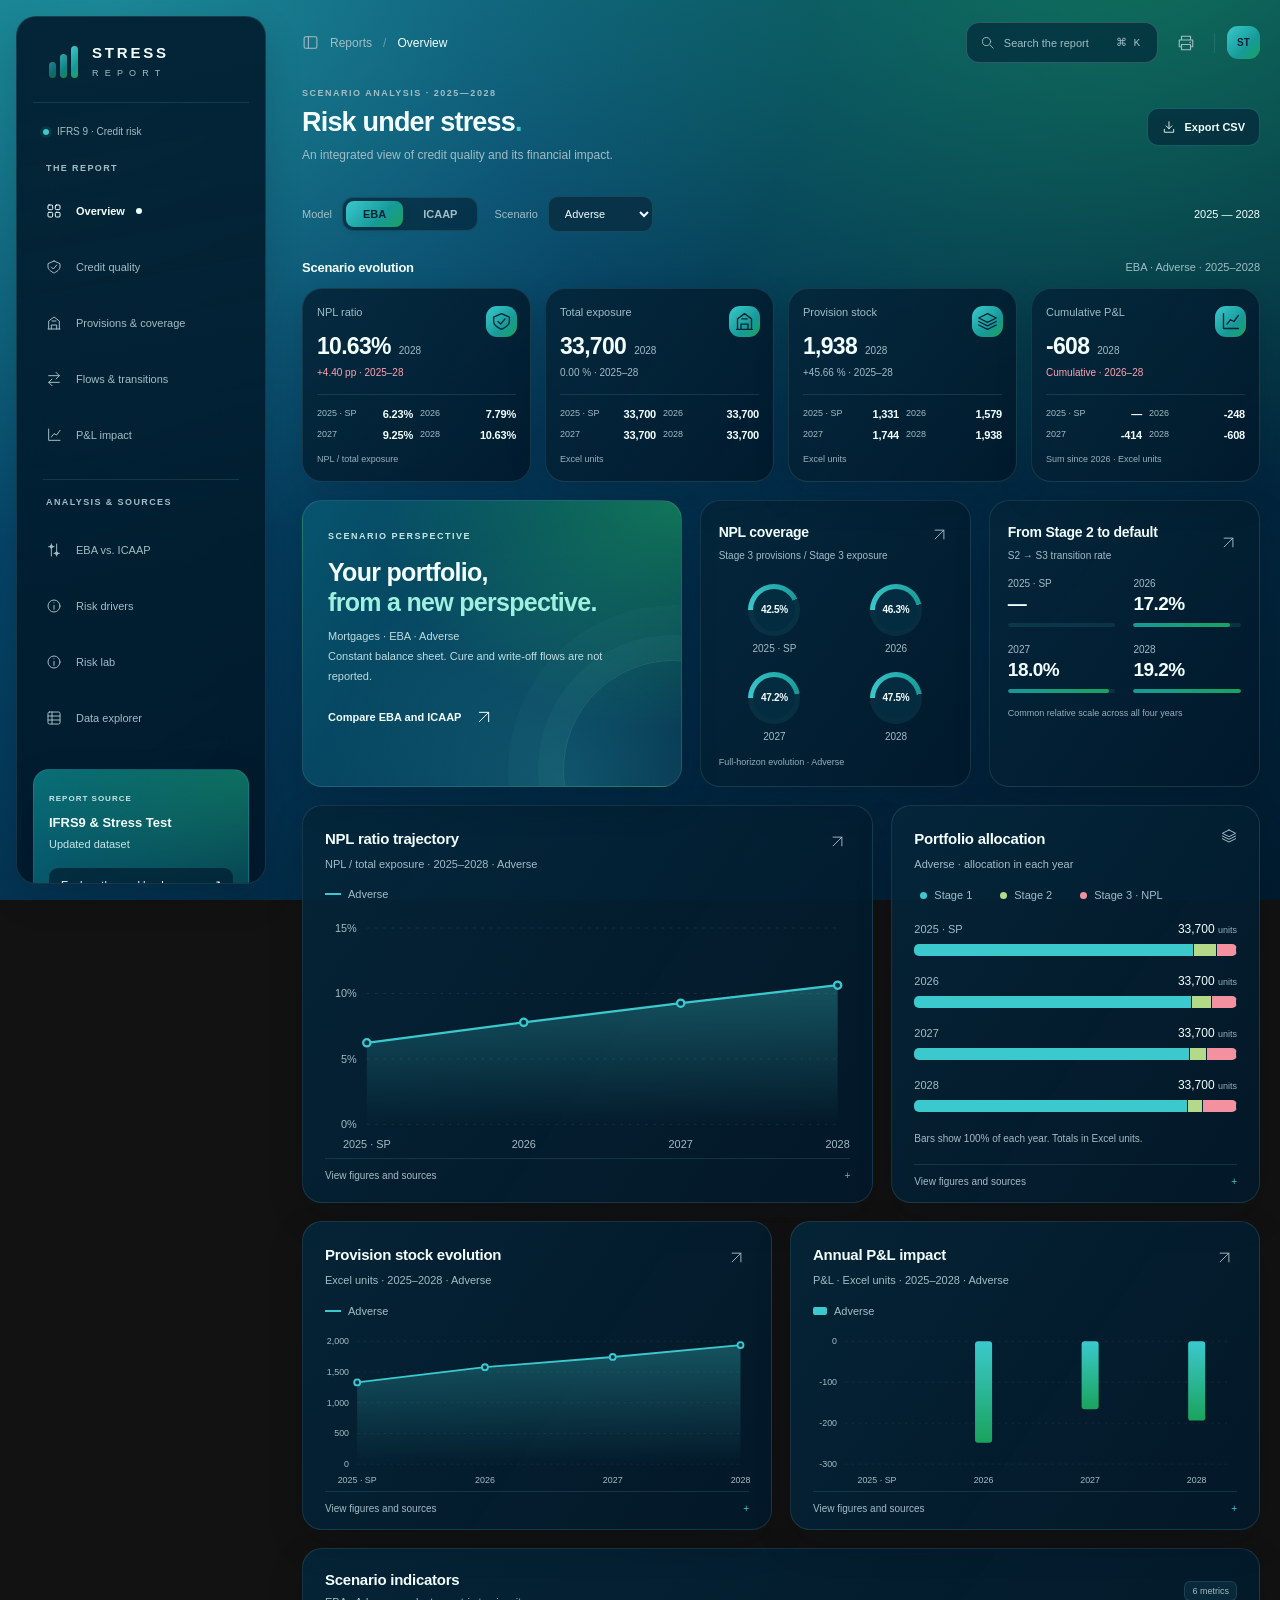
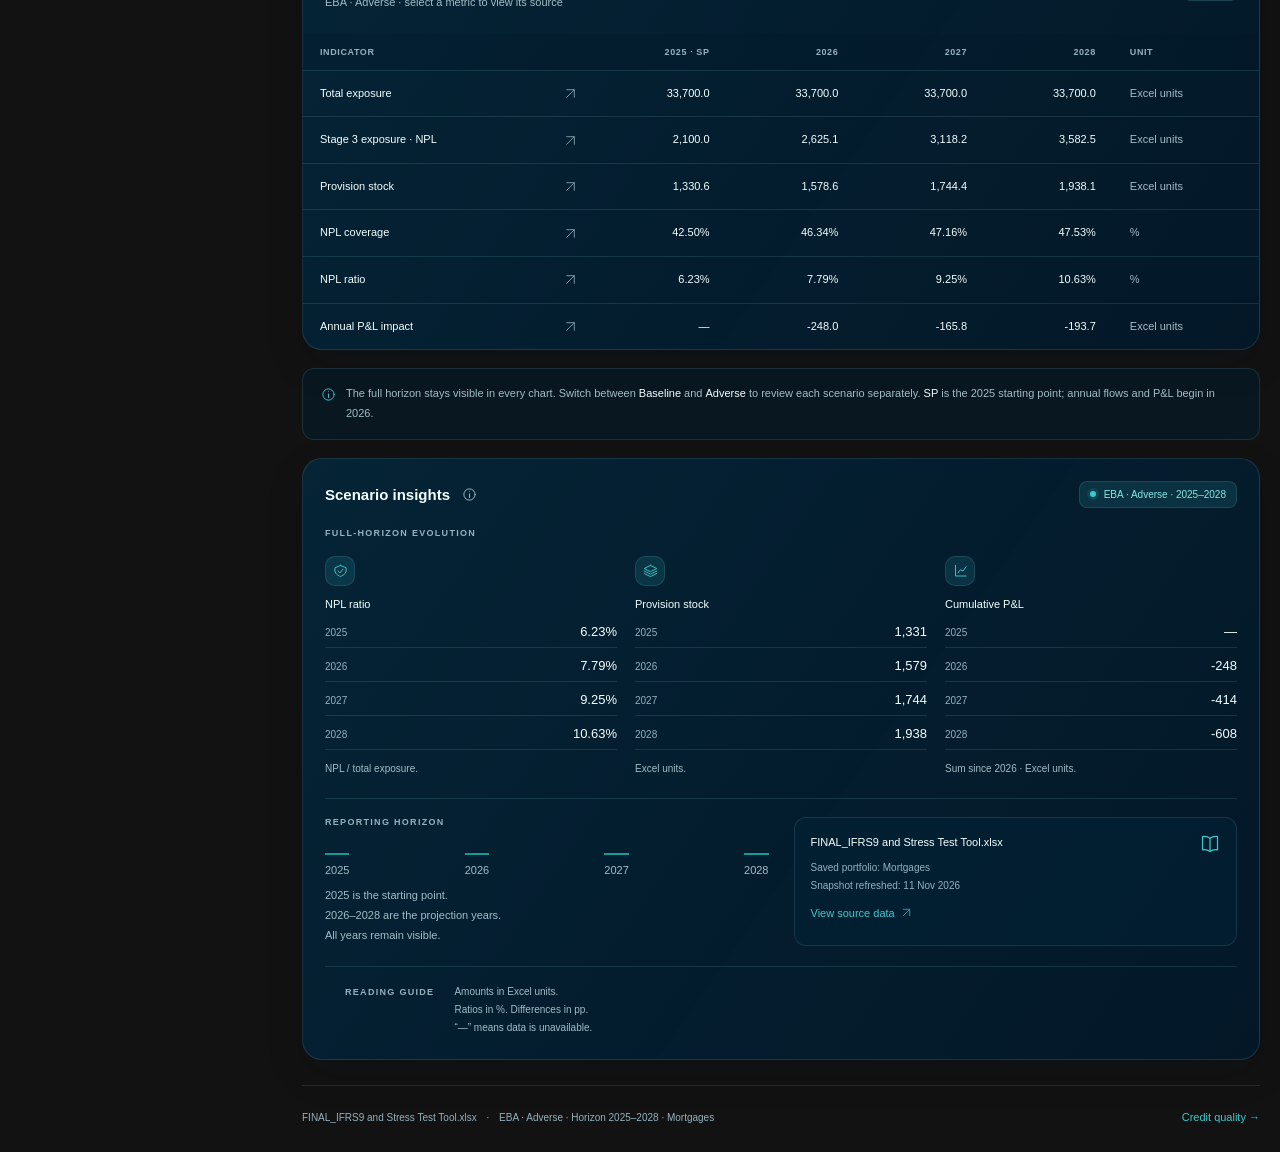
==== commit cb423929: "Distinguish baseline and adverse bar series in combined comparisons Use lighter fills and matching l" ====
--- a/dashboard.html
+++ b/dashboard.html
@@ -66,7 +66,7 @@
 @media(forced-colors:active){#navigation a.active::after{background:LinkText}}
 
 /* Attribution, combined comparisons and recalculation use the same report tokens. */
-.analysis-panel{min-width:0}.analysis-panel .panel-header{padding-bottom:4px}.analysis-caption{padding:6px 24px 20px;color:var(--muted);font-size:10px;line-height:1.7}.analysis-toolbar{display:flex;align-items:center;gap:16px;margin:8px 0 18px;flex-wrap:wrap}.analysis-toolbar>span,.analysis-toolbar>label{font-size:11px;color:var(--muted)}.analysis-toolbar .segmented{margin-left:auto}.analysis-toolbar select,.analysis-field select{background:#07344A;border:1px solid var(--line);border-radius:9px;padding:10px 12px;font-size:12px;max-width:100%}.scope-context{font-size:11px;line-height:1.7;color:var(--muted);margin:-3px 0 18px}.legend-dot{display:inline-block;width:7px;height:7px;border-radius:50%;flex-shrink:0}.compare-stage-timeline{gap:17px}.absolute-stack{min-width:0}.analysis-source{color:var(--muted);font-size:10px;min-width:170px;max-width:340px;white-space:normal;line-height:1.6}.waterfall-chart{width:100%;height:auto}.waterfall-value{font-size:11px;fill:var(--text);font-weight:500}.waterfall-label{font-size:11px}.flow-year-toolbar{padding:12px 24px 0;margin-bottom:0;gap:12px}.flow-year-toolbar>span{margin-left:auto;font-size:10px}.sankey-scroll{overflow-x:auto;margin:12px 15px 0}.sankey-chart{width:100%;min-width:640px;height:auto}.sankey-chart .chart-label{font-size:12px}.sankey-chart .flow-value{font-size:11px;fill:var(--text)}.sankey-flow{transition:opacity 150ms}.sankey-flow:hover,.sankey-flow:focus-visible{opacity:.9;outline:none;stroke:var(--text);stroke-width:.8}.flow-reading{padding:0 24px 18px;font-size:11px;line-height:1.75;color:var(--muted)}.flow-reading strong{font-size:12px;color:var(--text);display:block;margin-bottom:6px}.lab-intro{display:flex;align-items:flex-start;justify-content:space-between;gap:32px;margin:0 0 26px;padding:5px 0}.lab-intro h2{font-size:21px;margin:10px 0;line-height:1.5;font-weight:500;max-width:530px}.lab-intro p{font-size:12px;line-height:1.8;color:var(--muted);max-width:600px}.lab-intro details{max-width:380px;font-size:11px;line-height:1.8;color:var(--muted);background:rgba(0,34,54,.45);padding:16px 18px;border:1px solid var(--line);border-radius:12px}.lab-intro summary{cursor:pointer;color:var(--text);font-size:11px}.lab-intro details p{font-size:11px;margin-top:12px}.lab-tabs{margin-bottom:22px}.analysis-form{display:grid;grid-template-columns:repeat(3,minmax(0,1fr));gap:18px;padding:22px 24px 14px}.analysis-field{display:flex;flex-direction:column;gap:9px;min-width:0;font-size:11px;color:var(--muted)}.analysis-field input{width:100%;min-width:0;background:rgba(0,23,40,.55);border:1px solid rgba(161,189,198,.3);border-radius:9px;padding:11px 13px;color:var(--text);font-size:14px;font-variant-numeric:tabular-nums}.analysis-field input:focus{border-color:var(--accent)}.analysis-field input:disabled{opacity:.38;cursor:not-allowed}.analysis-actions{display:flex;align-items:center;gap:19px;flex-wrap:wrap;padding:8px 24px 20px}.analysis-actions>span{font-size:10px;color:var(--muted)}.applied-inputs{display:flex;flex-wrap:wrap;gap:10px 23px;padding:3px 24px 15px;color:var(--muted);font-size:10px}.applied-inputs b{color:var(--text);font-weight:500}.simulation-summary{display:grid;grid-template-columns:repeat(3,minmax(0,1fr));gap:24px;margin:24px 0 28px;padding:24px 0;border-top:1px solid var(--line);border-bottom:1px solid var(--line)}.simulation-summary>div{padding:0 22px;border-right:1px solid var(--line);min-width:0}.simulation-summary>div:first-child{padding-left:0}.simulation-summary>div:last-child{border:0}.simulation-summary span{display:block;color:var(--muted);font-size:11px}.simulation-summary strong{display:block;font-size:28px;font-weight:500;letter-spacing:-.8px;margin:12px 0;color:var(--accent-strong)}.simulation-summary small{display:block;color:var(--muted);font-size:11px;line-height:1.7}.analysis-error{padding:18px 22px;margin:18px 0;border:1px solid rgba(243,145,161,.4);background:rgba(243,145,161,.08);color:var(--negative);border-radius:12px;font-size:12px;line-height:1.8}.tornado-chart{width:100%;height:auto}.tornado-chart .chart-label{font-size:12px}.reverse-form{padding:22px 24px 10px;display:grid;grid-template-columns:1.3fr 1fr auto;gap:20px;align-items:end}.reverse-form .button{margin-bottom:1px;height:42px}.reverse-result{margin:16px 24px 6px;padding:20px 0;border-top:1px solid var(--line);border-bottom:1px solid var(--line)}.reverse-result strong{font-size:16px;line-height:1.6;display:block;font-weight:500}.reverse-result p{font-size:11px;color:var(--muted);line-height:1.8;margin-top:9px}.reverse-result.crossed strong{color:var(--negative)}#reverse-output>.panel{background:transparent;border:0;box-shadow:none;border-radius:0}.stress-heatmap{min-width:650px}.stress-heatmap th{white-space:normal}.stress-heatmap .within-limit{background:rgba(59,201,205,.06)}.stress-heatmap .limit-breached{background:rgba(243,145,161,.16);color:#FFD4DC}.limit-marker{display:block;font-size:8px;text-transform:uppercase;letter-spacing:.6px;margin-top:5px}.capital-empty{padding:28px 0 20px;line-height:1.8}.capital-empty strong{display:block;font-size:17px;font-weight:500;margin-bottom:8px}.capital-empty p{font-size:12px;color:var(--muted);max-width:650px}.capital-input-table{margin-top:10px}.capital-input-table table{min-width:750px}.capital-input-table td{padding:12px}.capital-input-table .analysis-field>span{font-size:9px}.capital-input-table input{max-width:180px}.capital-input-table th:first-child{max-width:150px;white-space:normal;line-height:1.7}.capital-main{padding-bottom:20px}.growth-table{min-width:680px}.growth-table tbody tr:nth-child(5),.growth-table tbody tr:nth-child(6){color:var(--accent-strong)}
+.analysis-panel{min-width:0}.analysis-panel .panel-header{padding-bottom:4px}.analysis-caption{padding:6px 24px 20px;color:var(--muted);font-size:10px;line-height:1.7}.analysis-toolbar{display:flex;align-items:center;gap:16px;margin:8px 0 18px;flex-wrap:wrap}.analysis-toolbar>span,.analysis-toolbar>label{font-size:11px;color:var(--muted)}.analysis-toolbar .segmented{margin-left:auto}.analysis-toolbar select,.analysis-field select{background:#07344A;border:1px solid var(--line);border-radius:9px;padding:10px 12px;font-size:12px;max-width:100%}.scope-context{font-size:11px;line-height:1.7;color:var(--muted);margin:-3px 0 18px}.legend-bar{display:inline-block;width:14px;height:8px;border-radius:2px;flex-shrink:0}.legend-dot{display:inline-block;width:7px;height:7px;border-radius:50%;flex-shrink:0}.compare-stage-timeline{gap:17px}.absolute-stack{min-width:0}.analysis-source{color:var(--muted);font-size:10px;min-width:170px;max-width:340px;white-space:normal;line-height:1.6}.waterfall-chart{width:100%;height:auto}.waterfall-value{font-size:11px;fill:var(--text);font-weight:500}.waterfall-label{font-size:11px}.flow-year-toolbar{padding:12px 24px 0;margin-bottom:0;gap:12px}.flow-year-toolbar>span{margin-left:auto;font-size:10px}.sankey-scroll{overflow-x:auto;margin:12px 15px 0}.sankey-chart{width:100%;min-width:640px;height:auto}.sankey-chart .chart-label{font-size:12px}.sankey-chart .flow-value{font-size:11px;fill:var(--text)}.sankey-flow{transition:opacity 150ms}.sankey-flow:hover,.sankey-flow:focus-visible{opacity:.9;outline:none;stroke:var(--text);stroke-width:.8}.flow-reading{padding:0 24px 18px;font-size:11px;line-height:1.75;color:var(--muted)}.flow-reading strong{font-size:12px;color:var(--text);display:block;margin-bottom:6px}.lab-intro{display:flex;align-items:flex-start;justify-content:space-between;gap:32px;margin:0 0 26px;padding:5px 0}.lab-intro h2{font-size:21px;margin:10px 0;line-height:1.5;font-weight:500;max-width:530px}.lab-intro p{font-size:12px;line-height:1.8;color:var(--muted);max-width:600px}.lab-intro details{max-width:380px;font-size:11px;line-height:1.8;color:var(--muted);background:rgba(0,34,54,.45);padding:16px 18px;border:1px solid var(--line);border-radius:12px}.lab-intro summary{cursor:pointer;color:var(--text);font-size:11px}.lab-intro details p{font-size:11px;margin-top:12px}.lab-tabs{margin-bottom:22px}.analysis-form{display:grid;grid-template-columns:repeat(3,minmax(0,1fr));gap:18px;padding:22px 24px 14px}.analysis-field{display:flex;flex-direction:column;gap:9px;min-width:0;font-size:11px;color:var(--muted)}.analysis-field input{width:100%;min-width:0;background:rgba(0,23,40,.55);border:1px solid rgba(161,189,198,.3);border-radius:9px;padding:11px 13px;color:var(--text);font-size:14px;font-variant-numeric:tabular-nums}.analysis-field input:focus{border-color:var(--accent)}.analysis-field input:disabled{opacity:.38;cursor:not-allowed}.analysis-actions{display:flex;align-items:center;gap:19px;flex-wrap:wrap;padding:8px 24px 20px}.analysis-actions>span{font-size:10px;color:var(--muted)}.applied-inputs{display:flex;flex-wrap:wrap;gap:10px 23px;padding:3px 24px 15px;color:var(--muted);font-size:10px}.applied-inputs b{color:var(--text);font-weight:500}.simulation-summary{display:grid;grid-template-columns:repeat(3,minmax(0,1fr));gap:24px;margin:24px 0 28px;padding:24px 0;border-top:1px solid var(--line);border-bottom:1px solid var(--line)}.simulation-summary>div{padding:0 22px;border-right:1px solid var(--line);min-width:0}.simulation-summary>div:first-child{padding-left:0}.simulation-summary>div:last-child{border:0}.simulation-summary span{display:block;color:var(--muted);font-size:11px}.simulation-summary strong{display:block;font-size:28px;font-weight:500;letter-spacing:-.8px;margin:12px 0;color:var(--accent-strong)}.simulation-summary small{display:block;color:var(--muted);font-size:11px;line-height:1.7}.analysis-error{padding:18px 22px;margin:18px 0;border:1px solid rgba(243,145,161,.4);background:rgba(243,145,161,.08);color:var(--negative);border-radius:12px;font-size:12px;line-height:1.8}.tornado-chart{width:100%;height:auto}.tornado-chart .chart-label{font-size:12px}.reverse-form{padding:22px 24px 10px;display:grid;grid-template-columns:1.3fr 1fr auto;gap:20px;align-items:end}.reverse-form .button{margin-bottom:1px;height:42px}.reverse-result{margin:16px 24px 6px;padding:20px 0;border-top:1px solid var(--line);border-bottom:1px solid var(--line)}.reverse-result strong{font-size:16px;line-height:1.6;display:block;font-weight:500}.reverse-result p{font-size:11px;color:var(--muted);line-height:1.8;margin-top:9px}.reverse-result.crossed strong{color:var(--negative)}#reverse-output>.panel{background:transparent;border:0;box-shadow:none;border-radius:0}.stress-heatmap{min-width:650px}.stress-heatmap th{white-space:normal}.stress-heatmap .within-limit{background:rgba(59,201,205,.06)}.stress-heatmap .limit-breached{background:rgba(243,145,161,.16);color:#FFD4DC}.limit-marker{display:block;font-size:8px;text-transform:uppercase;letter-spacing:.6px;margin-top:5px}.capital-empty{padding:28px 0 20px;line-height:1.8}.capital-empty strong{display:block;font-size:17px;font-weight:500;margin-bottom:8px}.capital-empty p{font-size:12px;color:var(--muted);max-width:650px}.capital-input-table{margin-top:10px}.capital-input-table table{min-width:750px}.capital-input-table td{padding:12px}.capital-input-table .analysis-field>span{font-size:9px}.capital-input-table input{max-width:180px}.capital-input-table th:first-child{max-width:150px;white-space:normal;line-height:1.7}.capital-main{padding-bottom:20px}.growth-table{min-width:680px}.growth-table tbody tr:nth-child(5),.growth-table tbody tr:nth-child(6){color:var(--accent-strong)}
 @media(max-width:1100px){.analysis-form{grid-template-columns:repeat(2,minmax(0,1fr))}.lab-intro{flex-direction:column;gap:18px}.lab-intro details{max-width:none;width:100%}.reverse-form{grid-template-columns:1fr 1fr}.reverse-form .button{grid-column:1/-1;justify-self:start}.simulation-summary{gap:12px}.simulation-summary>div{padding:0 10px}.simulation-summary strong{font-size:25px}}
 @media(max-width:600px){.analysis-toolbar{gap:12px}.analysis-toolbar .segmented{margin-left:0;width:100%;display:flex}.analysis-toolbar .segmented button{flex:1;padding:9px 8px;font-size:11px}.analysis-caption{padding:7px 19px 18px;font-size:10px}.scope-context{font-size:10px}.analysis-form{padding:20px 19px 12px;gap:16px 13px}.analysis-field{font-size:10px}.analysis-field span{min-height:27px;line-height:1.5}.analysis-field input{padding:11px 9px;font-size:13px}.analysis-actions{padding:8px 19px 20px;gap:15px}.analysis-actions>span{width:100%}.applied-inputs{padding:0 19px 13px;gap:9px 15px}.simulation-summary{grid-template-columns:1fr;margin:18px 0;padding:4px 0;gap:0}.simulation-summary>div,.simulation-summary>div:first-child{padding:16px 0;border:0;border-bottom:1px solid var(--line)}.simulation-summary strong{font-size:27px;margin:8px 0}.simulation-summary small{font-size:10px}.lab-intro{margin-bottom:18px}.lab-intro h2{font-size:20px;max-width:320px}.lab-intro p{font-size:11px}.lab-tabs{gap:13px;overflow-x:auto}.lab-tabs button{font-size:10px;white-space:nowrap;padding-bottom:13px}.flow-year-toolbar{padding:12px 19px 0;flex-wrap:wrap}.flow-year-toolbar>span{margin-left:0;width:100%}.flow-reading{padding:0 19px 16px}.flow-reading strong{font-size:11px}.sankey-scroll{margin-left:10px;margin-right:10px}.reverse-form{padding:20px 19px 8px;grid-template-columns:1fr}.reverse-form .button{grid-column:auto}.reverse-form .analysis-field span{min-height:0}.reverse-result{margin:14px 19px 4px;padding:16px 0}.reverse-result strong{font-size:14px}.waterfall-chart{min-width:560px}.analysis-panel .chart-wrap:has(.waterfall-chart),.analysis-panel .chart-wrap:has(.tornado-chart){overflow-x:auto;padding-bottom:5px}.tornado-chart{min-width:620px}.analysis-panel .waterfall-chart .chart-label,.analysis-panel .tornado-chart .chart-label{font-size:11px}.capital-main{grid-template-columns:1fr}.capital-main .analysis-field span{min-height:0}.capital-empty{padding:20px 0}.capital-empty strong{font-size:15px}.capital-input-table .analysis-field span{min-height:0}.capital-input-table input{min-width:110px}}
 @media(prefers-reduced-motion:reduce){*,*:before,*:after{scroll-behavior:auto!important;animation:none!important;transition:none!important}}
@@ -718,7 +718,7 @@
       const bw=ys.length===3?32:23;
       s.values.forEach((v,i)=>{if(!numeric(v))return; const x=px(i)+(j-(series.length-1)/2)*(bw+5)-bw/2;
         const tooltip=`${s.name} · ${ys[i]}|${format(v,unit)}|${s.sources?.[i]||'Derived calculation'}`;
-        svg+=`<rect x="${Math.max(L-3,Math.min(W-R-bw+3,x))}" y="${Math.min(py(v),y0)}" width="${bw}" height="${Math.max(2,Math.abs(py(v)-y0))}" rx="4" fill="url(#bar-${id}-${j})" opacity="${j===0?.85:1}" tabindex="0" data-tooltip="${esc(tooltip)}" aria-label="${esc(tooltip.replaceAll('|',', '))}"/>`;
+        svg+=`<rect x="${Math.max(L-3,Math.min(W-R-bw+3,x))}" y="${Math.min(py(v),y0)}" width="${bw}" height="${Math.max(2,Math.abs(py(v)-y0))}" rx="4" fill="url(#bar-${id}-${j})" opacity="${s.dashed?.45:1}" tabindex="0" data-tooltip="${esc(tooltip)}" aria-label="${esc(tooltip.replaceAll('|',', '))}"/>`;
       });
     } else {
       const chunks=[];let chunk=[];
@@ -734,7 +734,7 @@
     }
   });
   svg+='</svg>';
-  return `<div class="chart-legend">${series.map(s=>`<span class="legend-item"><i class="legend-line ${s.dashed?'dashed':''}" style="border-color:${s.color}"></i>${esc(s.name)}</span>`).join('')}</div><div class="chart-wrap">${svg}</div>${chartTable(series,unit,ys)}`;
+  return `<div class="chart-legend">${series.map(s=>`<span class="legend-item">${opts.bars?`<i class="legend-bar" style="background:${s.color};opacity:${s.dashed?.45:1}"></i>`:`<i class="legend-line ${s.dashed?'dashed':''}" style="border-color:${s.color}"></i>`}${esc(s.name)}</span>`).join('')}</div><div class="chart-wrap">${svg}</div>${chartTable(series,unit,ys)}`;
 }
 
 function chartPanel(row,opts={}) {
